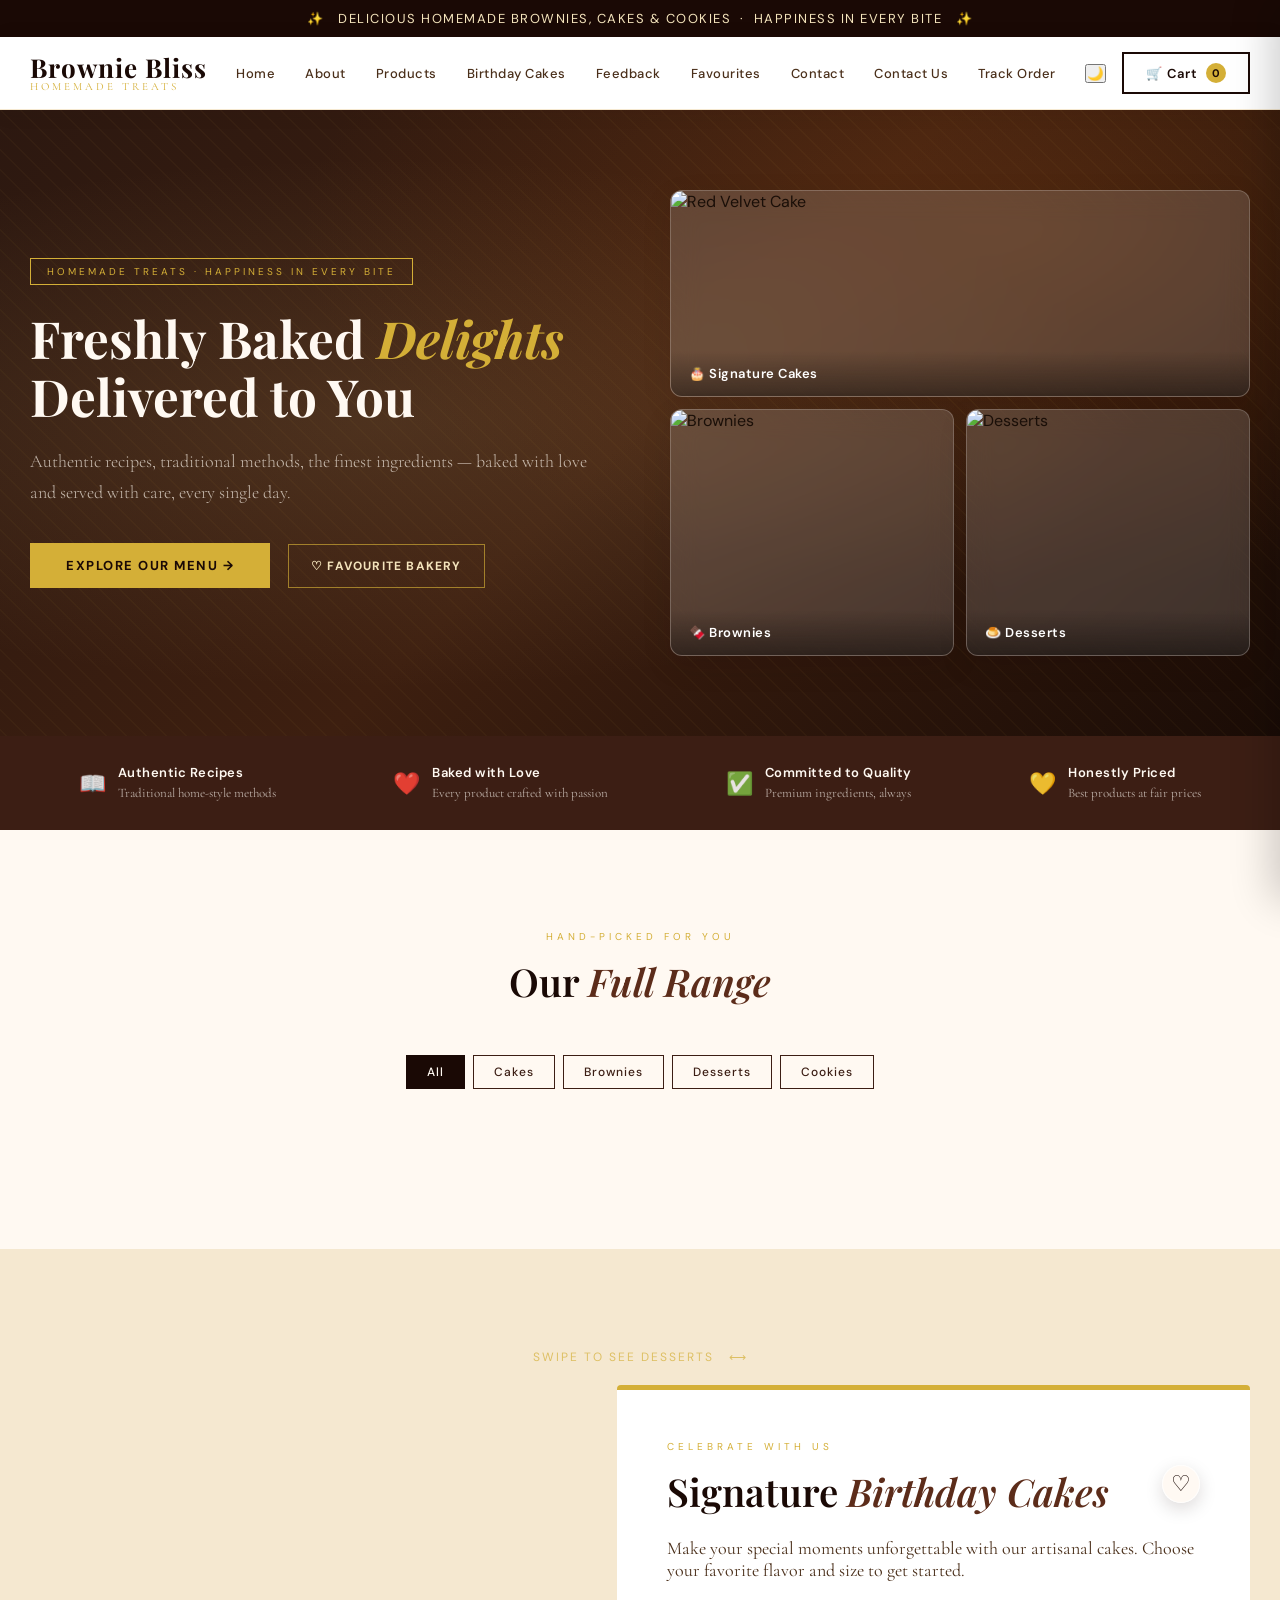
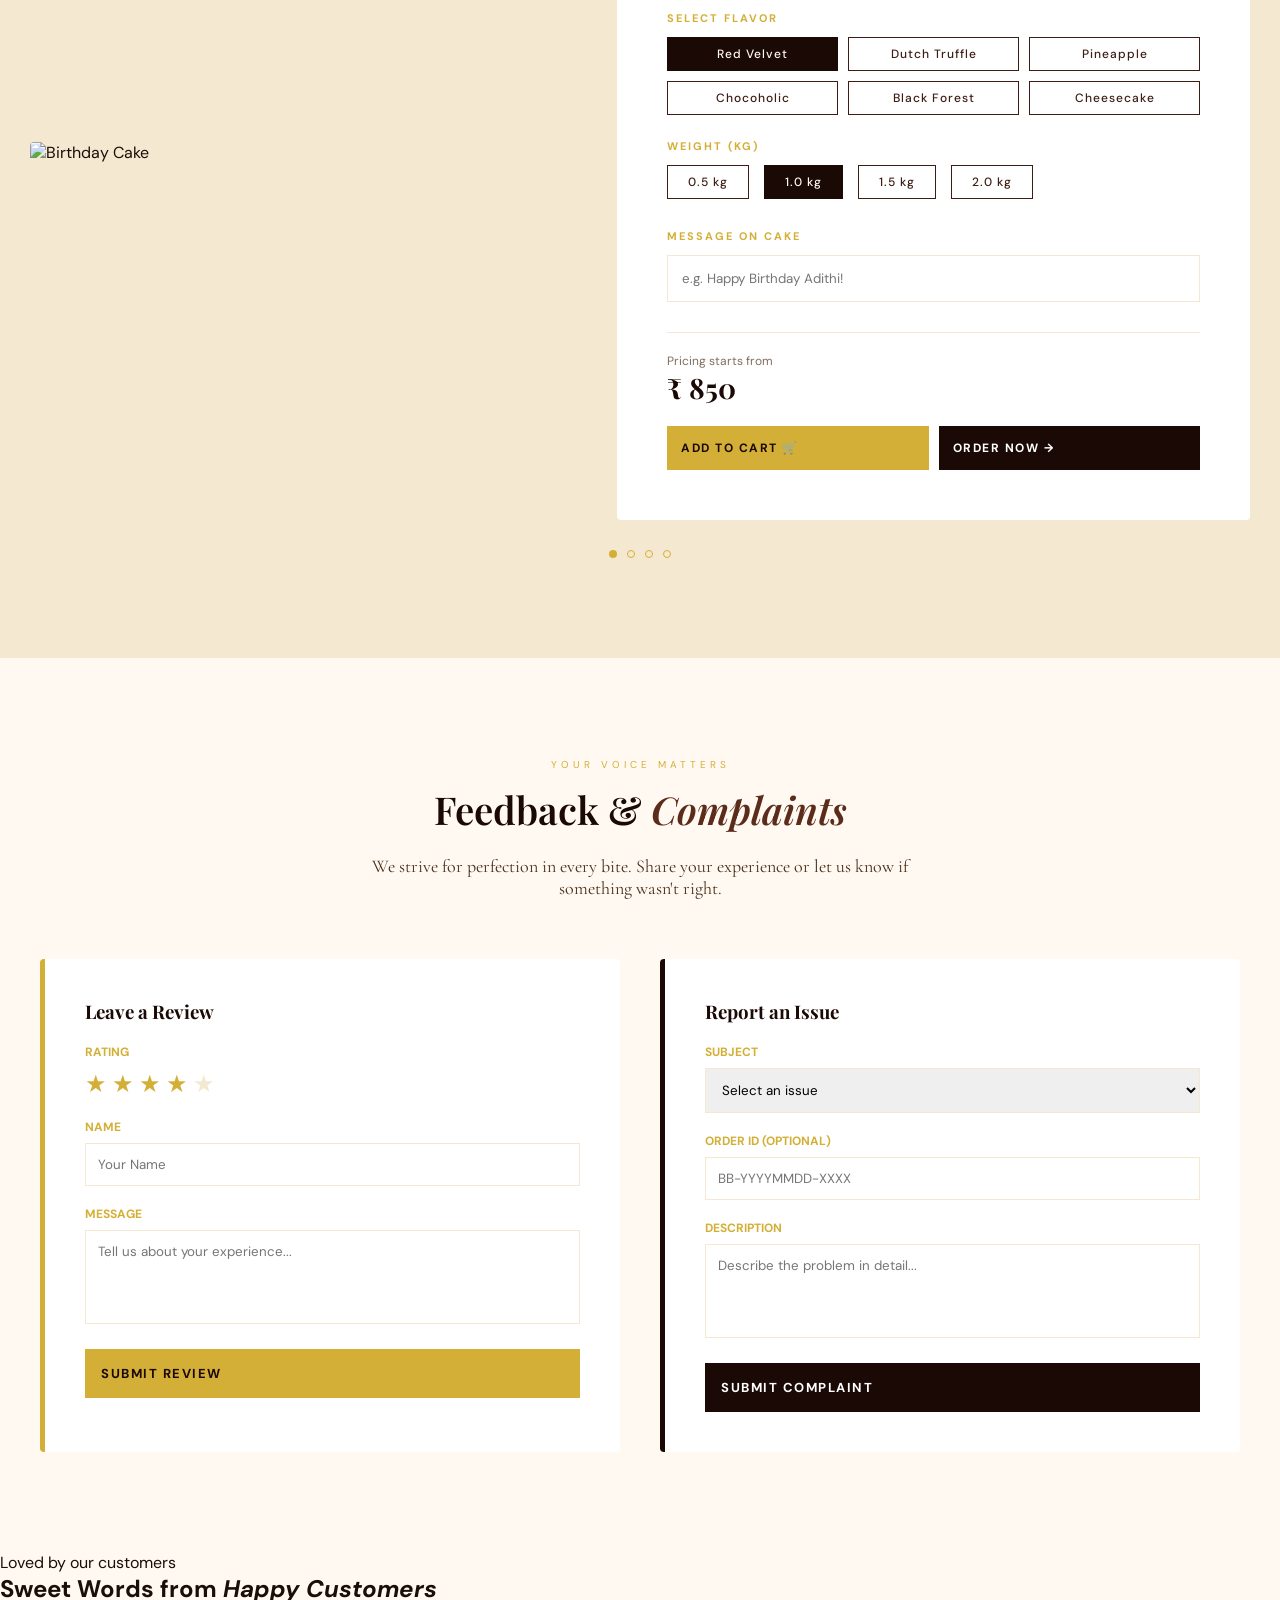
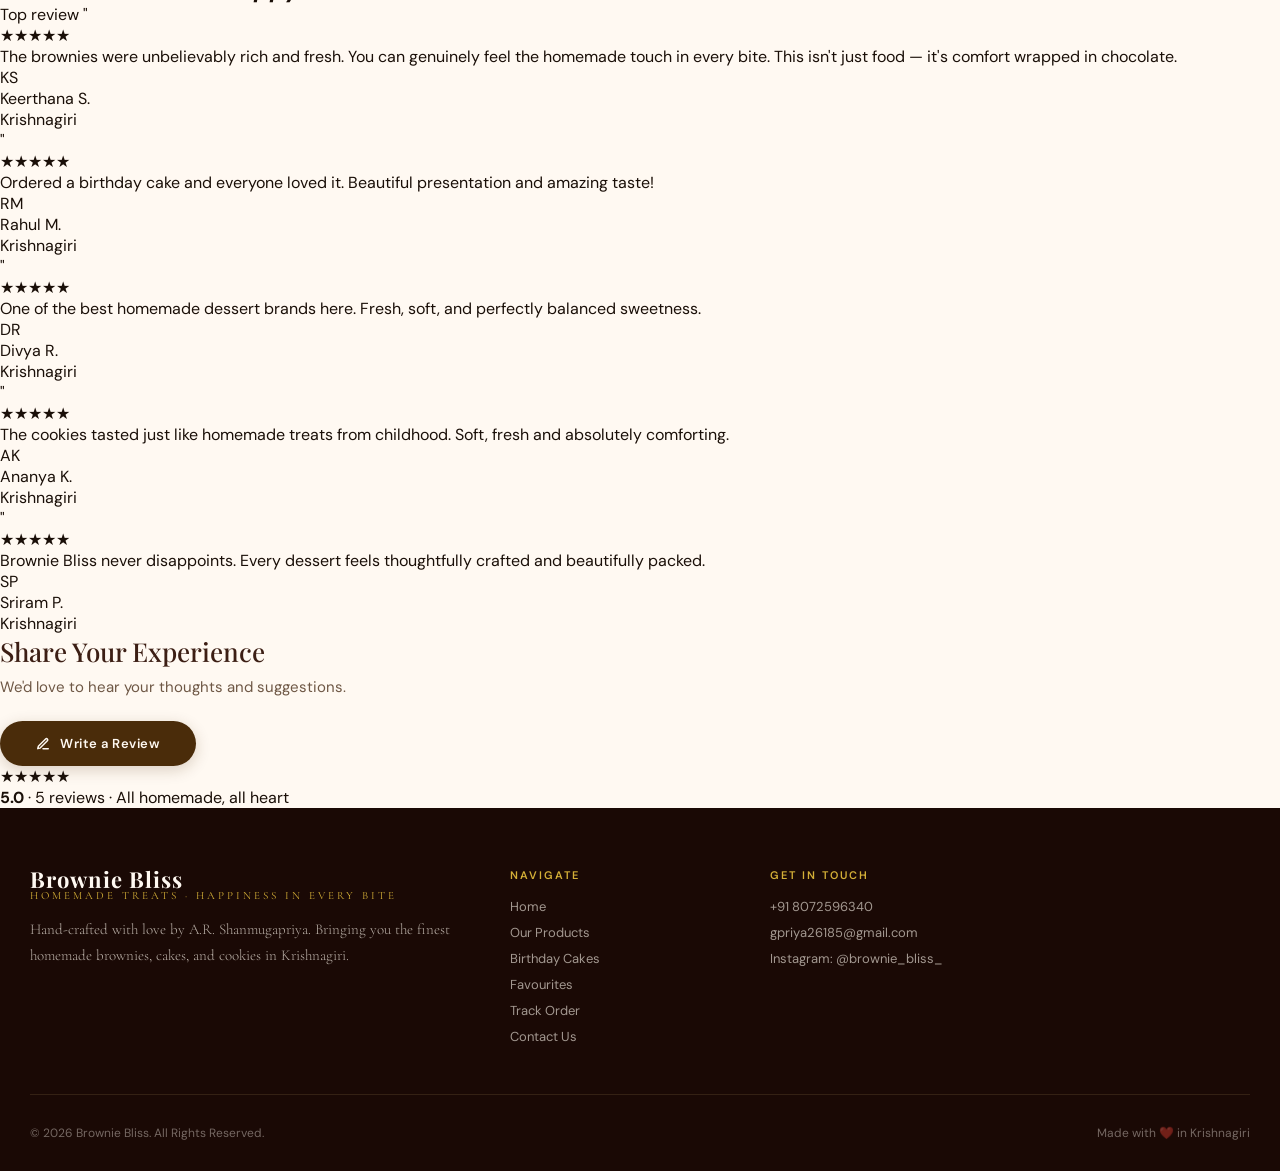
==== public/index.html @ a27b2312 "Merge branch 'main' into Testimonila-cards" ====
<!DOCTYPE html>
<html lang="en">

<head>
  <meta charset="UTF-8">
  <meta name="viewport" content="width=device-width, initial-scale=1.0">
  <link rel="icon" type="image/png" href="assets/favicon.png">
  <title>Brownie Bliss — Happiness in Every Bite</title>
  <link
    href="https://fonts.googleapis.com/css2?family=Playfair+Display:ital,wght@0,400;0,600;0,700;1,400&family=Cormorant+Garamond:wght@300;400;500&family=DM+Sans:wght@300;400;500&display=swap"
    rel="stylesheet">
  <link rel="stylesheet" href="style.css">
  <!-- Theme init: sets dark class synchronously before first paint (no flash) -->
  <script>
    (function () {
      try {
        var t = localStorage.getItem('bb_theme') || 'light';
        if (t === 'dark') document.documentElement.classList.add('dark');
      } catch (_) {}
    })();
  </script>
</head>

<body id="home">

  <!-- ANNOUNCEMENT -->
  <div class="announcement">✨ &nbsp; DELICIOUS HOMEMADE BROWNIES, CAKES & COOKIES &nbsp;·&nbsp; HAPPINESS IN EVERY
    BITE &nbsp; ✨</div>

  <!-- HEADER -->
  <header>
    <div class="header-inner">
      <a href="index.html" class="logo">
        <span class="logo-name">Brownie Bliss</span>
        <span class="logo-sub">Homemade Treats</span>
      </a>
      <nav>
        <a href="index.html#home">Home</a>
        <a href="about.html">About</a>
        <a href="products.html">Products</a>
        <a href="index.html#birthday">Birthday Cakes</a>
        <a href="#feedback">Feedback</a>
        <a href="favourites.html">Favourites <span class="nav-count" data-favourites-count style="display:none">0</span></a>
        <a href="index.html#contact">Contact</a>
        <a href="contact.html">Contact Us</a>
        <a href="track.html">Track Order</a>
      </nav>
      <button class="menu-toggle" onclick="toggleMenu()">
  ☰
</button>
      <div class="header-actions">
        <button id="themeToggleBtn" class="theme-toggle-btn" onclick="toggleTheme()"
          aria-label="Toggle dark mode" title="Toggle dark mode">
          <span id="themeIcon">🌙</span>
        </button>
        <button class="cart-btn" onclick="openCart()">
          🛒 Cart
          <span class="cart-count" id="cartBadge">0</span>
        </button>
      </div>
    </div>
  </header>
<div class="mobile-menu" id="mobileMenu">
  <a href="index.html#home">Home</a>
  <a href="products.html">Products</a>
  <a href="index.html#birthday">Birthday Cakes</a>
  <a href="index.html#contact">Contact</a>
  <a href="track.html">Track Order</a>
</div>
  <!-- HERO -->
  <section class="hero">
    <div class="hero-bg"></div>
    <div class="hero-pattern"></div>
    <div class="hero-content">
      <div class="hero-text">
        <span class="hero-badge">Homemade Treats · Happiness in every bite</span>
        <h1 class="hero-title">
          Freshly Baked <em>Delights</em><br>Delivered to You
        </h1>
        <p class="hero-desc">Authentic recipes, traditional methods, the finest ingredients — baked with love
          and served
          with care, every single day.</p>
        <a href="#products" class="hero-cta" style="text-decoration: none;">
          Explore Our Menu &rarr;
        </a>
        <button class="hero-favourite-btn"
          type="button"
          data-fav-type="bakeries"
          data-fav-id="brownie-bliss"
          aria-pressed="false"
          onclick="toggleBakeryFavourite()">
          &#9825; Favourite Bakery
        </button>
      </div>
      <div class="hero-visual">
        <div class="hero-card">
          <img src="https://theobroma.in/cdn/shop/files/redvelvet-theo.jpg?v=1701321860" alt="Red Velvet Cake">
          <div class="hero-card-label">🎂 Signature Cakes</div>
        </div>
        <div class="hero-card">
          <img src="https://theobroma.in/cdn/shop/files/OverloadBrownie_400x400.jpg?v=1711183338" alt="Brownies">
          <div class="hero-card-label">🍫 Brownies</div>
        </div>
        <div class="hero-card">
          <img src="https://theobroma.in/cdn/shop/files/Delicacies-04.jpg?v=1681320427" alt="Desserts">
          <div class="hero-card-label">🍮 Desserts</div>
        </div>
      </div>
    </div>
  </section>

  <!-- VALUES STRIP -->
  <div class="values-strip" id="about">
    <div class="values-inner">
      <div class="value-item">
        <span class="value-icon">📖</span>
        <div class="value-text">
          <strong>Authentic Recipes</strong>
          <span>Traditional home-style methods</span>
        </div>
      </div>
      <div class="value-item">
        <span class="value-icon">❤️</span>
        <div class="value-text">
          <strong>Baked with Love</strong>
          <span>Every product crafted with passion</span>
        </div>
      </div>
      <div class="value-item">
        <span class="value-icon">✅</span>
        <div class="value-text">
          <strong>Committed to Quality</strong>
          <span>Premium ingredients, always</span>
        </div>
      </div>
      <div class="value-item">
        <span class="value-icon">💛</span>
        <div class="value-text">
          <strong>Honestly Priced</strong>
          <span>Best products at fair prices</span>
        </div>
      </div>
    </div>
  </div>



  <!-- PRODUCTS SECTION -->
  <section class="products-section" id="products" style="padding: 100px 30px; background: var(--cream);">
    <div class="products-inner">
      <div class="section-header">
        <span class="section-label">Hand-picked for you</span>
        <h2 class="section-title">Our <em>Full Range</em></h2>
      </div>

      <div class="filter-tabs" style="margin-bottom: 60px;">
        <button class="filter-tab active" onclick="filterProducts('all', this)">All</button>
        <button class="filter-tab" onclick="filterProducts('cakes', this)">Cakes</button>
        <button class="filter-tab" onclick="filterProducts('brownies', this)">Brownies</button>
        <button class="filter-tab" onclick="filterProducts('desserts', this)">Desserts</button>
        <button class="filter-tab" onclick="filterProducts('cookies', this)">Cookies</button>
      </div>

      <div class="products-grid" id="productsGrid"></div>
    </div>
  </section>

  <!-- BIRTHDAY & DESSERT SLIDER SECTION -->
  <section class="birthday-section" id="birthday"
    style="padding: 100px 0; background: var(--cream-dark); min-height: 80vh; overflow: hidden;">
    
    <!-- Slider Hint -->
    <div style="text-align: center; margin-bottom: 20px; font-size: 12px; color: var(--gold); letter-spacing: 2px; text-transform: uppercase; opacity: 0.7;">
      Swipe to see Desserts &nbsp; ⟷
    </div>

    <div class="birthday-slider" style="display: flex; overflow-x: auto; scroll-snap-type: x mandatory; -webkit-overflow-scrolling: touch; scroll-behavior: smooth;">
      
      <!-- SLIDE 1: BIRTHDAY CAKES -->
      <div class="bday-slide" style="flex: 0 0 100%; scroll-snap-align: start; padding: 0 30px;">
        <div style="max-width: 1300px; margin: 0 auto; display: grid; grid-template-columns: 1fr 1.2fr; gap: 60px; align-items: center;">
          <div class="birthday-visual">
            <img id="birthdayCakeImg" src="https://theobroma.in/cdn/shop/files/redvelvet-theo.jpg?v=1701321860"
              alt="Birthday Cake"
              style="width: 100%; height: 550px; object-fit: cover; border-radius: 4px; box-shadow: var(--shadow);">
          </div>
          <div class="birthday-card"
            style="background: var(--white); padding: 50px; border-radius: 4px; box-shadow: var(--shadow); border-top: 5px solid var(--gold);">
            <span class="section-label">Celebrate with Us</span>
            <div class="birthday-title-row">
              <h2 class="section-title" style="margin-bottom: 20px;">Signature <em>Birthday Cakes</em></h2>
              <button id="birthdayFavoriteBtn" class="favorite-btn favorite-btn-inline" type="button"
                aria-label="Toggle birthday cake favourite" aria-pressed="false" onclick="toggleBirthdayFavourite()">&#9825;</button>
            </div>
            <p
              style="margin-bottom: 30px; color: var(--text-mid); font-family: 'Cormorant Garamond', serif; font-size: 18px;">
              Make your special moments unforgettable with our artisanal cakes. Choose your favorite flavor and
              size to get
              started.
            </p>
    
            <div style="margin-bottom: 24px;">
              <label
                style="display: block; font-size: 11px; letter-spacing: 2px; text-transform: uppercase; color: var(--gold); margin-bottom: 12px; font-weight: 700;">Select
                Flavor</label>
              <div style="display: grid; grid-template-columns: repeat(3, 1fr); gap: 10px;">
      <button class="filter-tab flavor-btn active" onclick="updateBirthdayCake('Red Velvet')">
        Red Velvet
      </button>
    
      <button class="filter-tab flavor-btn" onclick="updateBirthdayCake('Dutch Truffle')">
        Dutch Truffle
      </button>
    
      <button class="filter-tab flavor-btn" onclick="updateBirthdayCake('Pineapple')">
        Pineapple
      </button>
    
      <button class="filter-tab flavor-btn" onclick="updateBirthdayCake('Chocoholic')">
        Chocoholic
      </button>
    
      <button class="filter-tab flavor-btn" onclick="updateBirthdayCake('Black Forest')">
        Black Forest
      </button>
    
      <button class="filter-tab flavor-btn" onclick="updateBirthdayCake('Cheesecake')">
        Cheesecake
      </button>
    </div>
            </div>
    
            <div style="margin-bottom: 30px;">
              <label
                style="display: block; font-size: 11px; letter-spacing: 2px; text-transform: uppercase; color: var(--gold); margin-bottom: 12px; font-weight: 700;">Weight
                (kg)</label>
              <div style="display: flex; gap: 15px;">
                <button class="filter-tab" onclick="setCakeWeight('0.5')">0.5 kg</button>
                <button class="filter-tab active" onclick="setCakeWeight('1.0')">1.0 kg</button>
                <button class="filter-tab" onclick="setCakeWeight('1.5')">1.5 kg</button>
                <button class="filter-tab" onclick="setCakeWeight('2.0')">2.0 kg</button>
              </div>
            </div>
    
            <div style="margin-bottom: 30px;">
              <label
                style="display: block; font-size: 11px; letter-spacing: 2px; text-transform: uppercase; color: var(--gold); margin-bottom: 12px; font-weight: 700;">Message
                on Cake</label>
              <input type="text" id="cakeMessage" placeholder="e.g. Happy Birthday Adithi!"
                style="width: 100%; padding: 14px; border: 1px solid var(--cream-dark); outline: none; font-family: 'DM Sans', sans-serif;">
            </div>
    
            <div
              style="display: flex; flex-direction: column; gap: 10px; padding-top: 20px; border-top: 1px solid var(--cream-dark);">
              <div style="display: flex; justify-content: space-between; align-items: center; margin-bottom: 10px;">
                <div>
                  <span style="display: block; font-size: 12px; color: var(--text-mid); opacity: 0.7;">Pricing
                    starts
                    from</span>
                  <span id="cakePrice"
                    style="font-family: 'Playfair Display', serif; font-size: 28px; font-weight: 700; color: var(--brown-dark);">₹
                    850</span>
                </div>
              </div>
              <div style="display: grid; grid-template-columns: 1fr 1fr; gap: 10px;">
                <button class="hero-cta" style="padding: 14px; font-size: 12px;" onclick="addBirthdayToCart()">
                  Add to Cart 🛒
                </button>
                <button class="hero-cta" style="padding: 14px; font-size: 12px; background: var(--brown-dark); color: var(--white);" onclick="openCheckout()">
                  Order Now &rarr;
                </button>
              </div>
            </div>
          </div>
        </div>
      </div>

      <!-- SLIDE 2: DESSERTS -->
      <div class="bday-slide" style="flex: 0 0 100%; scroll-snap-align: start; padding: 0 30px;">
        <div style="max-width: 1300px; margin: 0 auto; display: grid; grid-template-columns: 1fr 1.2fr; gap: 60px; align-items: center;">
          <div class="birthday-visual">
            <img id="dessertImg" src="https://theobroma.in/cdn/shop/files/Delicacies-04.jpg?v=1681320427"
              alt="Desserts"
              style="width: 100%; height: 550px; object-fit: cover; border-radius: 4px; box-shadow: var(--shadow);">
          </div>
          <div class="birthday-card"
            style="background: var(--white); padding: 50px; border-radius: 4px; box-shadow: var(--shadow); border-top: 5px solid var(--gold);">
            <span class="section-label">Sweet Treats</span>
            <h2 class="section-title" style="margin-bottom: 20px;">Exquisite <em>Desserts</em></h2>
            <p
              style="margin-bottom: 30px; color: var(--text-mid); font-family: 'Cormorant Garamond', serif; font-size: 18px;">
              Indulge in our curated collection of fine desserts. From macarons to cheesecakes, every bite is a celebration of flavor and craftsmanship.
            </p>
    
            <div style="margin-bottom: 24px;">
              <label
                style="display: block; font-size: 11px; letter-spacing: 2px; text-transform: uppercase; color: var(--gold); margin-bottom: 12px; font-weight: 700;">Select
                Variety</label>
              <div style="display: grid; grid-template-columns: repeat(3, 1fr); gap: 10px;">
                <button class="filter-tab active">Macarons</button>
                <button class="filter-tab">Tarts</button>
                <button class="filter-tab">Pastries</button>
                <button class="filter-tab">Cupcakes</button>
                <button class="filter-tab">Mousse</button>
                <button class="filter-tab">Donuts</button>
              </div>
            </div>
    
            <div style="margin-bottom: 30px;">
              <label
                style="display: block; font-size: 11px; letter-spacing: 2px; text-transform: uppercase; color: var(--gold); margin-bottom: 12px; font-weight: 700;">Box
                Size</label>
              <div style="display: flex; gap: 15px;">
                <button class="filter-tab">Box of 2</button>
                <button class="filter-tab active">Box of 4</button>
                <button class="filter-tab">Box of 6</button>
                <button class="filter-tab">Box of 12</button>
              </div>
            </div>
    
            <div style="margin-bottom: 30px;">
              <label
                style="display: block; font-size: 11px; letter-spacing: 2px; text-transform: uppercase; color: var(--gold); margin-bottom: 12px; font-weight: 700;">Special
                Request</label>
              <input type="text" placeholder="e.g. Less sugar, Eggless"
                style="width: 100%; padding: 14px; border: 1px solid var(--cream-dark); outline: none; font-family: 'DM Sans', sans-serif;">
            </div>
    
            <div
              style="display: flex; flex-direction: column; gap: 10px; padding-top: 20px; border-top: 1px solid var(--cream-dark);">
              <div style="display: flex; justify-content: space-between; align-items: center; margin-bottom: 10px;">
                <div>
                  <span style="display: block; font-size: 12px; color: var(--text-mid); opacity: 0.7;">Pricing
                    starts
                    from</span>
                  <span
                    style="font-family: 'Playfair Display', serif; font-size: 28px; font-weight: 700; color: var(--brown-dark);">₹
                    350</span>
                </div>
              </div>
              <div style="display: grid; grid-template-columns: 1fr 1fr; gap: 10px;">
                <button class="hero-cta" style="padding: 14px; font-size: 12px;" onclick="addDessertToCart()">
                  Add to Cart 🛒
                </button>
                <button class="hero-cta" style="padding: 14px; font-size: 12px; background: var(--brown-dark); color: var(--white);" onclick="openCheckout()">
                  Order Now &rarr;
                </button>
              </div>
            </div>
          </div>
        </div>
      </div>

      <!-- SLIDE 3: BROWNIES -->
      <div class="bday-slide" style="flex: 0 0 100%; scroll-snap-align: start; padding: 0 30px;">
        <div style="max-width: 1300px; margin: 0 auto; display: grid; grid-template-columns: 1fr 1.2fr; gap: 60px; align-items: center;">
          <div class="birthday-visual">
            <img id="brownieImg" src="https://theobroma.in/cdn/shop/files/OverloadBrownie_400x400.jpg?v=1711183338"
              alt="Brownies"
              style="width: 100%; height: 550px; object-fit: cover; border-radius: 4px; box-shadow: var(--shadow);">
          </div>
          <div class="birthday-card"
            style="background: var(--white); padding: 50px; border-radius: 4px; box-shadow: var(--shadow); border-top: 5px solid var(--gold);">
            <span class="section-label">Fudgy Delights</span>
            <h2 class="section-title" style="margin-bottom: 20px;">Signature <em>Brownies</em></h2>
            <p
              style="margin-bottom: 30px; color: var(--text-mid); font-family: 'Cormorant Garamond', serif; font-size: 18px;">
              Our brownies are legendary. Fudgy, decadent, and made with the finest Belgian chocolate for an unparalleled cocoa experience.
            </p>
    
            <div style="margin-bottom: 24px;">
              <label
                style="display: block; font-size: 11px; letter-spacing: 2px; text-transform: uppercase; color: var(--gold); margin-bottom: 12px; font-weight: 700;">Select
                Flavor</label>
              <div style="display: grid; grid-template-columns: repeat(3, 1fr); gap: 10px;">
                <button class="filter-tab active">Walnut</button>
                <button class="filter-tab">Overload</button>
                <button class="filter-tab">Nutella</button>
                <button class="filter-tab">Red Velvet</button>
                <button class="filter-tab">Cookie</button>
                <button class="filter-tab">Assorted</button>
              </div>
            </div>
    
            <div style="margin-bottom: 30px;">
              <label
                style="display: block; font-size: 11px; letter-spacing: 2px; text-transform: uppercase; color: var(--gold); margin-bottom: 12px; font-weight: 700;">Pack
                Size</label>
              <div style="display: flex; gap: 15px;">
                <button class="filter-tab">Pack of 1</button>
                <button class="filter-tab active">Pack of 4</button>
                <button class="filter-tab">Pack of 6</button>
                <button class="filter-tab">Pack of 12</button>
              </div>
            </div>
    
            <div style="margin-bottom: 30px;">
              <label
                style="display: block; font-size: 11px; letter-spacing: 2px; text-transform: uppercase; color: var(--gold); margin-bottom: 12px; font-weight: 700;">Gift
                Wrap</label>
              <div style="display: flex; gap: 15px;">
                <button class="filter-tab active">Standard</button>
                <button class="filter-tab">Premium Gold</button>
              </div>
            </div>
    
            <div
              style="display: flex; flex-direction: column; gap: 10px; padding-top: 20px; border-top: 1px solid var(--cream-dark);">
              <div style="display: flex; justify-content: space-between; align-items: center; margin-bottom: 10px;">
                <div>
                  <span style="display: block; font-size: 12px; color: var(--text-mid); opacity: 0.7;">Pricing
                    starts
                    from</span>
                  <span
                    style="font-family: 'Playfair Display', serif; font-size: 28px; font-weight: 700; color: var(--brown-dark);">₹
                    250</span>
                </div>
              </div>
              <div style="display: grid; grid-template-columns: 1fr 1fr; gap: 10px;">
                <button class="hero-cta" style="padding: 14px; font-size: 12px;" onclick="addBrownieToCart()">
                  Add to Cart 🛒
                </button>
                <button class="hero-cta" style="padding: 14px; font-size: 12px; background: var(--brown-dark); color: var(--white);" onclick="openCheckout()">
                  Order Now &rarr;
                </button>
              </div>
            </div>
          </div>
        </div>
      </div>

      <!-- SLIDE 4: COOKIES -->
      <div class="bday-slide" style="flex: 0 0 100%; scroll-snap-align: start; padding: 0 30px;">
        <div style="max-width: 1300px; margin: 0 auto; display: grid; grid-template-columns: 1fr 1.2fr; gap: 60px; align-items: center;">
          <div class="birthday-visual">
            <img id="cookieImg" src="https://www.shugarysweets.com/wp-content/uploads/2020/05/chocolate-chip-cookies-recipe.jpg"
              alt="Cookies"
              style="width: 100%; height: 550px; object-fit: cover; border-radius: 4px; box-shadow: var(--shadow);">
          </div>
          <div class="birthday-card"
            style="background: var(--white); padding: 50px; border-radius: 4px; box-shadow: var(--shadow); border-top: 5px solid var(--gold);">
            <span class="section-label">Freshly Baked</span>
            <h2 class="section-title" style="margin-bottom: 20px;">Gourmet <em>Cookies</em></h2>
            <p
              style="margin-bottom: 30px; color: var(--text-mid); font-family: 'Cormorant Garamond', serif; font-size: 18px;">
              Golden, crispy on the edges, and chewy in the middle. Our cookies are packed with premium chocolate chips and baked to perfection.
            </p>
    
            <div style="margin-bottom: 24px;">
              <label
                style="display: block; font-size: 11px; letter-spacing: 2px; text-transform: uppercase; color: var(--gold); margin-bottom: 12px; font-weight: 700;">Select Variety</label>
              <div style="display: grid; grid-template-columns: repeat(3, 1fr); gap: 10px;">
                <button class="filter-tab active">Choco Chip</button>
                <button class="filter-tab">Double Choco</button>
                <button class="filter-tab">Oatmeal Raisin</button>
                <button class="filter-tab">Almond Biscotti</button>
                <button class="filter-tab">Red Velvet</button>
                <button class="filter-tab">Assorted</button>
              </div>
            </div>
    
            <div style="margin-bottom: 30px;">
              <label
                style="display: block; font-size: 11px; letter-spacing: 2px; text-transform: uppercase; color: var(--gold); margin-bottom: 12px; font-weight: 700;">Pack Size</label>
              <div style="display: flex; gap: 15px;">
                <button class="filter-tab">Box of 2</button>
                <button class="filter-tab active">Box of 6</button>
                <button class="filter-tab">Box of 12</button>
                <button class="filter-tab">Gift Tin</button>
              </div>
            </div>
    
            <div
              style="display: flex; flex-direction: column; gap: 10px; padding-top: 20px; border-top: 1px solid var(--cream-dark);">
              <div style="display: flex; justify-content: space-between; align-items: center; margin-bottom: 10px;">
                <div>
                  <span style="display: block; font-size: 12px; color: var(--text-mid); opacity: 0.7;">Pricing starts from</span>
                  <span
                    style="font-family: 'Playfair Display', serif; font-size: 28px; font-weight: 700; color: var(--brown-dark);">₹ 250</span>
                </div>
              </div>
              <div style="display: grid; grid-template-columns: 1fr 1fr; gap: 10px;">
                <button class="hero-cta" style="padding: 14px; font-size: 12px;" onclick="addCookieToCart()">
                  Add to Cart 🛒
                </button>
                <button class="hero-cta" style="padding: 14px; font-size: 12px; background: var(--brown-dark); color: var(--white);" onclick="openCheckout()">
                  Order Now &rarr;
                </button>
              </div>
            </div>
          </div>
        </div>
      </div>

    </div>

    <!-- Slider Navigation Dots -->
    <div style="display: flex; justify-content: center; gap: 10px; margin-top: 30px;">
      <div style="width: 8px; height: 8px; border-radius: 50%; background: var(--gold); cursor: pointer;"></div>
      <div style="width: 8px; height: 8px; border-radius: 50%; background: var(--cream-dark); border: 1px solid var(--gold); cursor: pointer;"></div>
      <div style="width: 8px; height: 8px; border-radius: 50%; background: var(--cream-dark); border: 1px solid var(--gold); cursor: pointer;"></div>
      <div style="width: 8px; height: 8px; border-radius: 50%; background: var(--cream-dark); border: 1px solid var(--gold); cursor: pointer;"></div>
    </div>

  </section>

  <!-- FEEDBACK & COMPLAINTS SECTION -->
  <section id="feedback" style="padding: 100px 24px; background: var(--cream);">
    <div style="max-width: 1200px; margin: 0 auto;">
      <div style="text-align: center; margin-bottom: 60px;">
        <span class="section-label">Your Voice Matters</span>
        <h2 class="section-title">Feedback & <em>Complaints</em></h2>
        <p style="max-width: 600px; margin: 20px auto; color: var(--text-mid); font-family: 'Cormorant Garamond', serif; font-size: 18px;">
          We strive for perfection in every bite. Share your experience or let us know if something wasn't right.

        </p>
      </div>

      <div style="display: grid; grid-template-columns: 1fr 1fr; gap: 40px;">
        
        <!-- Feedback Area -->
        <div style="background: var(--white); padding: 40px; border-radius: 4px; box-shadow: var(--shadow); border-left: 5px solid var(--gold);">
          <h3 style="font-family: 'Playfair Display', serif; margin-bottom: 20px; color: var(--brown-dark);">Leave a Review</h3>
          <form onsubmit="event.preventDefault(); showToast('Thank you for your feedback! ⭐'); this.reset();">
            <div style="margin-bottom: 20px;">
              <label style="display: block; font-size: 12px; font-weight: 700; color: var(--gold); margin-bottom: 8px; text-transform: uppercase;">Rating</label>
              <div style="display: flex; gap: 5px; font-size: 24px; color: var(--gold); cursor: pointer;">
                <span>★</span><span>★</span><span>★</span><span>★</span><span style="color: var(--cream-dark);">★</span>
              </div>
            </div>
            <div style="margin-bottom: 20px;">
              <label style="display: block; font-size: 12px; font-weight: 700; color: var(--gold); margin-bottom: 8px; text-transform: uppercase;">Name</label>
              <input type="text" placeholder="Your Name" required
                style="width: 100%; padding: 12px; border: 1px solid var(--cream-dark); outline: none; font-family: 'DM Sans', sans-serif;">
            </div>
            <div style="margin-bottom: 20px;">
              <label style="display: block; font-size: 12px; font-weight: 700; color: var(--gold); margin-bottom: 8px; text-transform: uppercase;">Message</label>
              <textarea placeholder="Tell us about your experience..." rows="4" required
                style="width: 100%; padding: 12px; border: 1px solid var(--cream-dark); outline: none; font-family: 'DM Sans', sans-serif; resize: none;"></textarea>
            </div>
            <button class="hero-cta" type="submit" style="width: 100%; padding: 16px;">Submit Review</button>
          </form>
        </div>

        <!-- Complaint Area -->
        <div style="background: var(--white); padding: 40px; border-radius: 4px; box-shadow: var(--shadow); border-left: 5px solid var(--brown-dark);">
          <h3 style="font-family: 'Playfair Display', serif; margin-bottom: 20px; color: var(--brown-dark);">Report an Issue</h3>
          <form onsubmit="event.preventDefault(); showToast('Complaint received. We will look into it. 🛠️'); this.reset();">
            <div style="margin-bottom: 20px;">
              <label style="display: block; font-size: 12px; font-weight: 700; color: var(--gold); margin-bottom: 8px; text-transform: uppercase;">Subject</label>
              <select required style="width: 100%; padding: 12px; border: 1px solid var(--cream-dark); outline: none; font-family: 'DM Sans', sans-serif;">
                <option value="">Select an issue</option>
                <option value="delivery">Delivery Delay</option>
                <option value="quality">Food Quality</option>
                <option value="payment">Payment Issue</option>
                <option value="other">Other</option>
              </select>
            </div>
            <div style="margin-bottom: 20px;">
              <label style="display: block; font-size: 12px; font-weight: 700; color: var(--gold); margin-bottom: 8px; text-transform: uppercase;">Order ID (Optional)</label>
              <input type="text" placeholder="BB-YYYYMMDD-XXXX"
                style="width: 100%; padding: 12px; border: 1px solid var(--cream-dark); outline: none; font-family: 'DM Sans', sans-serif;">
            </div>
            <div style="margin-bottom: 20px;">
              <label style="display: block; font-size: 12px; font-weight: 700; color: var(--gold); margin-bottom: 8px; text-transform: uppercase;">Description</label>
              <textarea placeholder="Describe the problem in detail..." rows="4" required
                style="width: 100%; padding: 12px; border: 1px solid var(--cream-dark); outline: none; font-family: 'DM Sans', sans-serif; resize: none;"></textarea>
            </div>
            <button class="hero-cta" type="submit" style="width: 100%; padding: 16px; background: var(--brown-dark); color: var(--white);">Submit Complaint</button>
          </form>
        </div>

      </div>
    </div>
  </section>

<section class="bb-reviews">
  <p class="eyebrow">Loved by our customers</p>
  <h2>Sweet Words from <em>Happy Customers</em></h2>

  <div class="reviews-grid">

    <div class="review-card featured">
      <span class="featured-badge">Top review</span>
      <span class="quote-mark">"</span>
      <div class="stars">★★★★★</div>
      <p class="review-text">
        The brownies were unbelievably rich and fresh.
        You can genuinely feel the homemade touch in every bite.
        This isn't just food — it's comfort wrapped in chocolate.
      </p>

      <div class="reviewer">
        <div class="reviewer-avatar">KS</div>
        <div>
          <p class="reviewer-name">Keerthana S.</p>
          <p class="reviewer-location">Krishnagiri</p>
        </div>
      </div>

    <div class="review-card">
      <span class="quote-mark">"</span>
      <div class="stars">★★★★★</div>
      <p class="review-text">
        Ordered a birthday cake and everyone loved it.
        Beautiful presentation and amazing taste!
      </p>

      <div class="reviewer">
        <div class="reviewer-avatar">RM</div>
        <div>
          <p class="reviewer-name">Rahul M.</p>
          <p class="reviewer-location">Krishnagiri</p>
        </div>

    <div class="review-card">
      <span class="quote-mark">"</span>
      <div class="stars">★★★★★</div>
      <p class="review-text">
        One of the best homemade dessert brands here.
        Fresh, soft, and perfectly balanced sweetness.
      </p>

      <div class="reviewer">
        <div class="reviewer-avatar">DR</div>
        <div>
          <p class="reviewer-name">Divya R.</p>
          <p class="reviewer-location">Krishnagiri</p>
        </div>

    <div class="review-card">
      <span class="quote-mark">"</span>
      <div class="stars">★★★★★</div>
      <p class="review-text">
        The cookies tasted just like homemade treats from childhood.
        Soft, fresh and absolutely comforting.
      </p>

      <div class="reviewer">
        <div class="reviewer-avatar">AK</div>
        <div>
          <p class="reviewer-name">Ananya K.</p>
          <p class="reviewer-location">Krishnagiri</p>
        </div>

      </div>

    <div class="review-card">
      <span class="quote-mark">"</span>
      <div class="stars">★★★★★</div>
      <p class="review-text">
        Brownie Bliss never disappoints.
        Every dessert feels thoughtfully crafted and beautifully packed.
      </p>

      <div class="reviewer">
        <div class="reviewer-avatar">SP</div>
        <div>
          <p class="reviewer-name">Sriram P.</p>
          <p class="reviewer-location">Krishnagiri</p>
        </div>
        <h3 style="font-family: 'Playfair Display', serif; font-size: 26px; color: #3C1E14; margin-bottom: 8px; font-weight: 500;">Share Your Experience</h3>
        <p style="color: var(--text-mid); font-size: 15px; margin-bottom: 24px; opacity: 0.8;">We'd love to hear your thoughts and suggestions.</p>
        
        <form onsubmit="event.preventDefault(); showToast('Thank you for your feedback! ⭐'); this.reset();" style="display: inline-block;">
          <button class="hero-cta premium-write-btn" type="submit">
            <svg width="14" height="14" viewBox="0 0 24 24" fill="none" stroke="currentColor" stroke-width="2.5" style="margin-right: 4px;"><path d="M12 20h9" stroke-linecap="round" stroke-linejoin="round"/><path d="M16.5 3.5a2.12 2.12 0 0 1 3 3L7 19l-4 1 1-4Z" stroke-linecap="round" stroke-linejoin="round"/></svg>
            Write a Review
          </button>
        </form>
      </div>
    </div>

  </div>
</section>

  <div class="bb-overall">
    <span class="stars-big">★★★★★</span>
    <p class="rating-text"><strong>5.0</strong> · 5 reviews · All homemade, all heart</p>
  </div>


  <!-- FOOTER -->
  <footer id="contact">
    <div class="footer-inner">
      <div class="footer-top">
        <div class="footer-brand">
          <div class="logo">
            <span class="logo-name">Brownie Bliss</span>
            <span class="logo-sub">Homemade Treats · Happiness in every bite</span>
          </div>
          <p>Hand-crafted with love by A.R. Shanmugapriya. Bringing you the finest homemade brownies, cakes,
            and cookies in Krishnagiri.</p>
        </div>
        <div class="footer-col">
          <h4>Navigate</h4>
          <a href="#home">Home</a>
          <a href="products.html">Our Products</a>
          <a href="#birthday">Birthday Cakes</a>
          <a href="favourites.html">Favourites</a>
          <a href="track.html">Track Order</a>
          <a href="contact.html">Contact Us</a>
        </div>
        <div class="footer-col" style="display: none;">
          <h4>Information</h4>
          <a href="#">Privacy Policy</a>
          <a href="#">Refund Policy</a>
        </div>
        <div class="footer-col">
          <h4>Get In Touch</h4>
          <a href="tel:08072596340">+91 8072596340</a>
          <a href="mailto:gpriya26185@gmail.com">gpriya26185@gmail.com</a>
          <a href="https://instagram.com/brownie_bliss_" target="_blank" rel="noopener noreferrer">Instagram: @brownie_bliss_</a>
        </div>
      </div>
      <div class="footer-bottom">
        <span>© 2026 Brownie Bliss. All Rights Reserved.</span>
        <span>Made with ❤️ in Krishnagiri</span>
      </div>
    </div>
    
  </footer>

  <!-- SHARED COMPONENTS -->
  <div class="cart-overlay" id="cartOverlay" onclick="closeCart()"></div>
  <div class="cart-sidebar" id="cartSidebar">
    <div class="cart-header">
      <span class="cart-title">Your Cart 🛒</span>
      <button class="cart-close" onclick="closeCart()">✕</button>
    </div>
    <div class="cart-items" id="cartItems"></div>
    <div class="cart-footer" id="cartFooter" style="display:none">
      <div class="cart-total">
        <span class="cart-total-label">Total Amount</span>
        <span class="cart-total-amt" id="cartTotal">₹0</span>
      </div>
      <button class="whatsapp-btn" onclick="sendToWhatsApp()">
        Order via WhatsApp
      </button>
      <p class="whatsapp-note">You'll be redirected to WhatsApp to confirm your order</p>
    </div>
  </div>

  <!-- TOAST -->
  <div class="toast" id="toast"></div>
  <button id="scrollTopBtn" onclick="scrollToTop()">↑</button>
  <script src="script.js"></script>
</body>

</html>
---- public/style.css ----
style.css

html {
  scroll-behavior: smooth;
}

:root {
  --color-primary: #4A2C0A;
  --brown-mid: #3C1E14;
  --color-accent: #D2691E;
  --brand-red: #8B0000;
  --gold: #D4AF37;
  --gold-light: #F4E4BC;
  --cream: #FFF9F2;
  --cream-dark: #F5E8D0;
  --text-dark: #1a0f08;
  --text-mid: #4a2f1a;
  --white: #fff;
  --shadow-sm: 0 2px 4px rgba(26, 9, 5, 0.05);
  --shadow-md: 0 10px 30px rgba(26, 9, 5, 0.1);
  --shadow-lg: 0 20px 50px rgba(26, 9, 5, 0.15);
  --radius-sm: 4px;
  --radius-md: 12px;
  --radius-lg: 20px;
  --glass: rgba(255, 255, 255, 0.15);
  --glass-border: rgba(255, 255, 255, 0.2);
}

html.dark {
  --cream: #121212;
  --cream-dark: #1e1e1e;
  --white: #1a1a1a;

  --text-dark: #f5f5f5;
  --text-mid: #d1d1d1;

  --brown-dark: #f5e6ca;
  --brown-mid: #d6b98c;
  --brown-warm: #e0b97f;

  --glass: rgba(255, 255, 255, 0.08);
  --glass-border: rgba(255, 255, 255, 0.15);
}

* {
  margin: 0;
  padding: 0;
  box-sizing: border-box;
}

body {
  background: var(--cream);
  color: var(--text-dark);
  font-family: 'DM Sans', sans-serif;
  overflow-x: hidden;
}

/* ANNOUNCEMENT BAR */
.announcement {
  background: var(--color-primary);
  color: var(--gold-light);
  text-align: center;
  padding: 10px 20px;
  font-size: 13px;
  letter-spacing: 1.5px;
  font-family: 'DM Sans', sans-serif;
  font-weight: 400;
}

/* HEADER */
header {
  background: var(--white);
  border-bottom: 1px solid var(--cream-dark);
  position: sticky;
  top: 0;
  z-index: 1000;
  box-shadow: 0 2px 20px rgba(44, 24, 16, 0.08);
}

.header-inner {
  max-width: 1300px;
  margin: 0 auto;
  padding: 0 30px;
  display: flex;
  align-items: center;
  justify-content: space-between;
  height: 72px;
}

.logo {
  display: flex;
  flex-direction: column;
  line-height: 1;
}

.logo-name {
  font-family: 'Playfair Display', serif;
  font-size: 26px;
  font-weight: 700;
  color: var(--color-primary);
  letter-spacing: 1px;
}

.logo-sub {
  font-family: 'Cormorant Garamond', serif;
  font-size: 11px;
  letter-spacing: 3px;
  color: var(--gold);
  text-transform: uppercase;
}

nav {
  display: flex;
  gap: 30px;
  align-items: center;
}

nav a {
  text-decoration: none;
  color: var(--text-mid);
  font-size: 13px;
  letter-spacing: 0.5px;
  font-weight: 500;
  transition: color 0.2s;
  position: relative;
}

nav a::after {
  content: '';
  position: absolute;
  bottom: -3px;
  left: 0;
  right: 0;
  height: 1px;
  background: var(--gold);
  transform: scaleX(0);
  transition: transform 0.25s;
}

nav a:hover::after {
  transform: scaleX(1);
}

nav a:hover {
  color: var(--color-primary);
}

.header-actions {
  display: flex;
  gap: 16px;
  align-items: center;
}

.cart-btn {
  position: relative;
  background: none;
  border: 2px solid var(--color-primary);
  color: var(--color-primary);
  padding: 9px 22px;
  font-family: 'DM Sans', sans-serif;
  font-size: 13px;
  font-weight: 600;
  letter-spacing: 1px;
  cursor: pointer;
  transition: all 0.2s;
  border-radius: 0;
  display: flex;
  align-items: center;
  gap: 8px;
}

.cart-btn:hover {
  background: var(--color-primary);
  color: var(--white);
}

.cart-count {
  background: var(--gold);
  color: var(--color-primary);
  border-radius: 50%;
  width: 20px;
  height: 20px;
  font-size: 11px;
  font-weight: 700;
  display: flex;
  align-items: center;
  justify-content: center;
}

/* HERO */
.hero {
  background: var(--color-primary);
  position: relative;
  overflow: hidden;
  min-height: 520px;
  display: flex;
  align-items: center;
}

.hero-bg {
  position: absolute;
  inset: 0;
  background:
    radial-gradient(ellipse at 30% 50%, rgba(201, 169, 110, 0.15) 0%, transparent 60%),
    radial-gradient(ellipse at 80% 20%, rgba(139, 69, 19, 0.3) 0%, transparent 50%),
    linear-gradient(135deg, #2C1810 0%, #3d1f10 50%, #1a0c06 100%);
}

.hero-pattern {
  position: absolute;
  inset: 0;
  opacity: 0.04;
  background-image: repeating-linear-gradient(45deg, var(--gold) 0, var(--gold) 1px, transparent 0, transparent 50%);
  background-size: 20px 20px;
}

.hero-content {
  position: relative;
  max-width: 1300px;
  margin: 0 auto;
  padding: 80px 30px;
  display: grid;
  grid-template-columns: 1fr 1fr;
  gap: 60px;
  align-items: center;
  width: 100%;
}

.hero-text {
  color: var(--white);
}

.hero-badge {
  display: inline-block;
  border: 1px solid var(--gold);
  color: var(--gold);
  font-size: 10px;
  letter-spacing: 3px;
  text-transform: uppercase;
  padding: 6px 16px;
  margin-bottom: 24px;
  font-family: 'DM Sans', sans-serif;
}

.hero-title {
  font-family: 'Playfair Display', serif;
  font-size: clamp(36px, 4vw, 56px);
  font-weight: 700;
  line-height: 1.15;
  color: var(--cream);
  margin-bottom: 20px;
}

.hero-title em {
  font-style: italic;
  color: var(--gold);
}

.hero-desc {
  font-family: 'Cormorant Garamond', serif;
  font-size: 18px;
  color: rgba(253, 246, 237, 0.7);
  line-height: 1.7;
  margin-bottom: 36px;
  font-weight: 300;
}

.hero-cta {
  display: inline-flex;
  align-items: center;
  gap: 12px;
  background: var(--gold);
  color: var(--color-primary);
  padding: 14px 36px;
  text-decoration: none;
  font-size: 13px;
  font-weight: 700;
  letter-spacing: 1.5px;
  text-transform: uppercase;
  transition: all 0.25s;
  font-family: 'DM Sans', sans-serif;
  cursor: pointer;
  border: none;
}

.hero-cta:hover {
  background: var(--cream);
  transform: translateY(-2px);
  box-shadow: 0 8px 24px rgba(0, 0, 0, 0.3);
}

.hero-visual {
  display: grid;
  grid-template-columns: 1fr 1fr;
  gap: 12px;
}

.hero-card {
  background: var(--glass);
  backdrop-filter: blur(14px);
  -webkit-backdrop-filter: blur(14px);
  border: 1px solid var(--glass-border);
  border-radius: var(--radius-md);
  overflow: hidden;
  cursor: pointer;
  transition: all 0.4s cubic-bezier(0.165, 0.84, 0.44, 1);
  box-shadow: var(--shadow-md);
}

.hero-card:hover {
  transform: translateY(-8px) scale(1.02);
  box-shadow: var(--shadow-lg);
  border-color: rgba(212, 175, 55, 0.4);
}

.hero-card:first-child {
  grid-column: span 2;
}

.hero-card img {
  width: 100%;
  height: 200px;
  object-fit: cover;
  display: block;
}

.hero-card:first-child img {
  height: 160px;
}

.hero-card-label {
  padding: 14px 18px;
  font-family: 'DM Sans', sans-serif;
  font-size: 13px;
  font-weight: 600;
  color: #fff;
  letter-spacing: 0.5px;
  background: linear-gradient(to bottom, rgba(0, 0, 0, 0), rgba(0, 0, 0, 0.4));
}

/* VALUES STRIP */
.values-strip {
  background: var(--brown-mid);
  padding: 28px 30px;
}

.values-inner {
  max-width: 1300px;
  margin: 0 auto;
  display: flex;
  justify-content: space-around;
  flex-wrap: wrap;
  gap: 20px;
}

.value-item {
  display: flex;
  align-items: center;
  gap: 12px;
  color: var(--cream);
}

.value-icon {
  font-size: 22px;
  opacity: 0.9;
}

.value-text strong {
  display: block;
  font-size: 13px;
  font-weight: 600;
  letter-spacing: 0.5px;
  font-family: 'DM Sans', sans-serif;
}

.value-text span {
  font-size: 11px;
  opacity: 0.65;
  font-family: 'Cormorant Garamond', serif;
  font-size: 13px;
}

/* SECTION TITLES */
.section-header {
  text-align: center;
  margin-bottom: 48px;
}

.section-label {
  font-family: 'DM Sans', sans-serif;
  font-size: 10px;
  letter-spacing: 4px;
  color: var(--gold);
  text-transform: uppercase;
  margin-bottom: 12px;
  display: block;
}

.section-title {
  font-family: 'Playfair Display', serif;
  font-size: clamp(28px, 3vw, 40px);
  font-weight: 600;
  color: var(--color-primary);
}

.section-title em {
  font-style: italic;
  color: var(--color-accent);
}

/* CATEGORIES */
.categories-section {
  padding: 80px 30px;
  max-width: 1300px;
  margin: 0 auto;
}

.categories-grid {
  display: grid;
  grid-template-columns: repeat(4, 1fr);
  gap: 20px;
}

.cat-card {
  position: relative;
  overflow: hidden;
  cursor: pointer;
  border-radius: var(--radius-md);
  box-shadow: var(--shadow-md);
  aspect-ratio: 3/4;
  transition: all 0.4s ease;
}

.cat-card:hover {
  transform: translateY(-5px);
  box-shadow: var(--shadow-lg);
}

.cat-card img {
  width: 100%;
  height: 100%;
  object-fit: cover;
  transition: transform 0.4s ease;
  display: block;
}

.cat-card:hover img {
  transform: scale(1.07);
}

.cat-overlay {
  position: absolute;
  inset: 0;
  background: linear-gradient(to top, rgba(44, 24, 16, 0.85) 0%, rgba(44, 24, 16, 0.1) 60%, transparent 100%);
  display: flex;
  flex-direction: column;
  justify-content: flex-end;
  padding: 24px 20px;
  transition: background 0.3s;
}

.cat-card:hover .cat-overlay {
  background: linear-gradient(to top, rgba(44, 24, 16, 0.95) 0%, rgba(44, 24, 16, 0.3) 60%, transparent 100%);
}

.cat-name {
  font-family: 'Playfair Display', serif;
  font-size: 20px;
  font-weight: 600;
  color: var(--white);
  margin-bottom: 6px;
}

.cat-count {
  font-size: 12px;
  color: var(--gold-light);
  letter-spacing: 1px;
  font-family: 'DM Sans', sans-serif;
}

.cat-arrow {
  position: absolute;
  top: 16px;
  right: 16px;
  width: 32px;
  height: 32px;
  background: rgba(255, 255, 255, 0.1);
  border: 1px solid rgba(255, 255, 255, 0.3);
  border-radius: 50%;
  display: flex;
  align-items: center;
  justify-content: center;
  color: white;
  font-size: 14px;
  opacity: 0;
  transition: opacity 0.2s;
}

.cat-card:hover .cat-arrow {
  opacity: 1;
}

/* PRODUCTS SECTION */
.products-section {
  background: var(--cream-dark);
  padding: 80px 30px;
}

.products-inner {
  max-width: 1300px;
  margin: 0 auto;
}

/* FILTER TABS */
.filter-tabs {
  display: flex;
  gap: 8px;
  justify-content: center;
  margin-bottom: 40px;
  flex-wrap: wrap;
}

.filter-tab {
  padding: 8px 20px;
  border: 1px solid var(--brown-mid);
  background: none;
  color: var(--brown-mid);
  font-family: 'DM Sans', sans-serif;
  font-size: 12px;
  letter-spacing: 1px;
  cursor: pointer;
  transition: all 0.2s;
  font-weight: 500;
}

.filter-tab.active,
.filter-tab:hover {
  background: var(--color-primary);
  color: var(--cream);
  border-color: var(--color-primary);
}

.products-grid {
  display: grid;
  grid-template-columns: repeat(auto-fit, minmax(260px, 1fr));
  gap: 24px;
}

/* Responsive adjustments */
@media (max-width: 768px) {
  .products-grid {
    grid-template-columns: repeat(2, 1fr);
  }
}

@media (max-width: 480px) {
  .products-grid {
    grid-template-columns: 1fr;
  }
}

.product-card {
  background: var(--white);
  border-radius: var(--radius-lg);
  overflow: hidden;
  box-shadow: var(--shadow-md);
  transition: transform 0.3s ease, box-shadow 0.3s ease;
  display: flex;
  flex-direction: column;
  height: 100%;
}

.product-card:hover {
  transform: translateY(-12px);
  box-shadow: var(--shadow-lg);
}

.product-img-wrap {
  position: relative;
  overflow: hidden;
  height: 0;
  padding-top: 75%; /* 4:3 aspect ratio */
}

.product-img-wrap img {
  position: absolute;
  top: 0;
  left: 0;
  width: 100%;
  height: 100%;
  object-fit: cover;
  transition: transform 0.4s;
}

.product-card:hover .product-img-wrap img {
  transform: scale(1.05);
}

.bestseller-badge {
  position: absolute;
  color: var(--color-primary);
  font-size: 10px;
  letter-spacing: 1px;
  text-transform: uppercase;
  padding: 5px 12px;
  font-weight: 700;
  font-family: 'DM Sans', sans-serif;
  border-radius: 30px;
  box-shadow: 0 4px 12px rgba(212, 175, 55, 0.4);
  z-index: 10;
}

.favorite-btn {
  position: absolute;
  top: 15px;
  right: 15px;
  width: 38px;
  height: 38px;
  border: 1px solid rgba(255, 255, 255, 0.7);
  background: rgba(255, 249, 242, 0.92);
  color: var(--brown-dark);
  border-radius: 50%;
  font-size: 22px;
  line-height: 1;
  cursor: pointer;
  z-index: 12;
  display: inline-flex;
  align-items: center;
  justify-content: center;
  box-shadow: 0 6px 18px rgba(26, 9, 5, 0.15);
  transition: transform 0.2s, background 0.2s, color 0.2s;
}

.favorite-btn:hover {
  transform: translateY(-2px) scale(1.04);
  background: var(--gold-light);
}

.favorite-btn.active {
  background: var(--gold);
  color: var(--brown-dark);
  border-color: var(--gold);
}

.favorite-btn-inline {
  position: static;
  flex: 0 0 auto;
  margin-left: 12px;
}

.birthday-title-row {
  display: flex;
  align-items: flex-start;
  justify-content: space-between;
  gap: 16px;
}

.hero-favourite-btn {
  display: inline-flex;
  align-items: center;
  justify-content: center;
  gap: 10px;
  margin-left: 14px;
  padding: 13px 22px;
  border: 1px solid rgba(212, 175, 55, 0.65);
  background: transparent;
  color: var(--gold-light);
  font-family: 'DM Sans', sans-serif;
  font-size: 12px;
  font-weight: 700;
  letter-spacing: 1.2px;
  text-transform: uppercase;
  cursor: pointer;
  transition: all 0.25s;
}

.hero-favourite-btn:hover,
.hero-favourite-btn.active {
  background: var(--gold);
  color: var(--brown-dark);
}

.nav-count {
  min-width: 18px;
  height: 18px;
  margin-left: 4px;
  border-radius: 50%;
  background: var(--gold);
  color: var(--brown-dark);
  font-size: 10px;
  font-weight: 700;
  align-items: center;
  justify-content: center;
  vertical-align: middle;
}

.product-info {
  padding: 18px 18px 20px;
}

.product-category {
  font-size: 10px;
  letter-spacing: 2px;
  color: var(--gold);
  text-transform: uppercase;
  font-family: 'DM Sans', sans-serif;
  margin-bottom: 6px;
}

.product-name {
  font-family: 'Playfair Display', serif;
  font-size: 16px;
  font-weight: 600;
  color: var(--color-primary);
  margin-bottom: 6px;
  line-height: 1.3;
}

.product-desc {
  font-family: 'DM Sans', sans-serif;
  font-size: 12px;
  color: var(--text-mid);
  margin-bottom: 12px;
  line-height: 1.4;
}

.product-price {
  font-family: 'DM Sans', sans-serif;
  font-size: 18px;
  font-weight: 700;
  color: var(--color-accent);
  margin-bottom: 14px;
}

.add-to-cart {
  width: 100%;
  padding: 14px;
  background: var(--color-primary);
  color: var(--cream);
  border: none;
  font-family: 'DM Sans', sans-serif;
  font-size: 11px;
  letter-spacing: 2px;
  text-transform: uppercase;
  font-weight: 700;
  cursor: pointer;
  transition: all 0.3s;
  display: flex;
  align-items: center;
  justify-content: center;
  gap: 8px;
  border-radius: var(--radius-sm);
}

.add-to-cart:hover {
  background: var(--brown-mid);
  gap: 12px;
  letter-spacing: 2.5px;
}

.add-to-cart.added {
  background: #2d6a2d;
  color: white;
}

/* FAVOURITES */
.favourites-page {
  background: var(--cream);
}

.favourites-hero {
  background: var(--cream-dark);
  padding: 70px 30px 56px;
  text-align: center;
  border-bottom: 1px solid rgba(92, 44, 26, 0.08);
}

.favourites-intro {
  max-width: 560px;
  margin: 16px auto 0;
  color: var(--text-mid);
  font-family: 'Cormorant Garamond', serif;
  font-size: 20px;
  line-height: 1.6;
}

.favourites-section {
  padding: 70px 30px 90px;
}

.favourites-group {
  margin-top: 56px;
}

.favourites-group:empty {
  display: none;
}

.favourite-bakeries-grid {
  display: grid;
  grid-template-columns: repeat(auto-fit, minmax(280px, 1fr));
  gap: 24px;
}

.favourite-bakery-card {
  display: grid;
  grid-template-columns: 190px 1fr;
  overflow: hidden;
  background: var(--white);
  border: 1px solid rgba(0, 0, 0, 0.03);
  border-radius: var(--radius-md);
  box-shadow: var(--shadow-sm);
}

.favourite-bakery-card img {
  width: 100%;
  height: 100%;
  min-height: 210px;
  object-fit: cover;
}

.favourite-bakery-info {
  padding: 24px;
}

.favourite-bakery-info h3 {
  font-family: 'Playfair Display', serif;
  font-size: 26px;
  color: var(--brown-dark);
  margin-bottom: 8px;
}

.favourite-bakery-info p {
  color: var(--text-mid);
  margin-bottom: 22px;
}

.favourite-remove {
  max-width: 220px;
}

.favourites-empty {
  max-width: 520px;
  margin: 0 auto;
  padding: 60px 30px;
  background: var(--white);
  border-top: 5px solid var(--gold);
  border-radius: var(--radius-md);
  box-shadow: var(--shadow-md);
  text-align: center;
}

.favourites-empty h2 {
  font-family: 'Playfair Display', serif;
  color: var(--brown-dark);
  margin-bottom: 10px;
}

.favourites-empty p {
  color: var(--text-mid);
  margin-bottom: 26px;
}

/* GIFTING BANNER */
.gifting-section {
  padding: 80px 30px;
  max-width: 1300px;
  margin: 0 auto;
  display: grid;
  grid-template-columns: 1fr 1fr;
  gap: 40px;
  align-items: center;
}

.gifting-text .section-header {
  text-align: left;
  margin-bottom: 24px;
}

.gifting-text p {
  font-family: 'Cormorant Garamond', serif;
  font-size: 18px;
  color: var(--text-mid);
  line-height: 1.8;
  margin-bottom: 30px;
  font-weight: 300;
}

.btn-outline {
  display: inline-block;
  padding: 12px 32px;
  border: 2px solid var(--color-primary);
  color: var(--color-primary);
  text-decoration: none;
  font-family: 'DM Sans', sans-serif;
  font-size: 12px;
  letter-spacing: 1.5px;
  text-transform: uppercase;
  font-weight: 600;
  transition: all 0.2s;
  cursor: pointer;
  background: none;
}

.btn-outline:hover {
  background: var(--color-primary);
  color: var(--cream);
}

.gifting-img {
  border-radius: 2px;
  overflow: hidden;
  box-shadow: var(--shadow);
}

.gifting-img img {
  width: 100%;
  height: 400px;
  object-fit: cover;
  display: block;
}

/* FOOTER */
footer {
  background: var(--color-primary);
  color: rgba(253, 246, 237, 0.7);
  padding: 60px 30px 30px;
}

.footer-inner {
  max-width: 1300px;
  margin: 0 auto;
}

.footer-top {
  display: grid;
  grid-template-columns: 2fr 1fr 1fr 1fr;
  gap: 40px;
  padding-bottom: 40px;
  border-bottom: 1px solid rgba(201, 169, 110, 0.15);
  margin-bottom: 30px;
}

.footer-brand .logo-name {
  color: var(--cream);
  font-size: 22px;
}

.footer-brand .logo-sub {
  color: var(--gold);
}

.footer-brand p {
  font-size: 13px;
  line-height: 1.7;
  margin-top: 16px;
  font-family: 'Cormorant Garamond', serif;
  font-size: 15px;
  font-weight: 300;
}

.footer-col h4 {
  font-family: 'DM Sans', sans-serif;
  font-size: 11px;
  letter-spacing: 2px;
  text-transform: uppercase;
  color: var(--gold);
  margin-bottom: 16px;
  font-weight: 600;
}

.footer-col a {
  display: block;
  color: rgba(253, 246, 237, 0.6);
  text-decoration: none;
  font-size: 13px;
  margin-bottom: 9px;
  transition: color 0.2s;
  font-family: 'DM Sans', sans-serif;
}

.footer-col a:hover {
  color: var(--gold-light);
}

.footer-bottom {
  display: flex;
  justify-content: space-between;
  align-items: center;
  font-size: 12px;
  color: rgba(253, 246, 237, 0.4);
  font-family: 'DM Sans', sans-serif;
}

html {
  scroll-behavior: smooth;
}

#contact:target {
  animation: contactHighlight 1s ease;
}

@keyframes contactHighlight {
  0% {
    box-shadow: 0 0 0 9999px rgba(201, 169, 110, 0.08);
  }

  100% {
    box-shadow: none;
  }
}

/* CART SIDEBAR */
.cart-overlay {
  position: fixed;
  inset: 0;
  background: rgba(0, 0, 0, 0.5);
  z-index: 2000;
  opacity: 0;
  pointer-events: none;
  transition: opacity 0.3s;
}

.cart-overlay.open {
  opacity: 1;
  pointer-events: all;
}

.cart-sidebar {
  position: fixed;
  top: 0;
  right: 0;
  bottom: 0;
  width: 400px;
  background: var(--white);
  z-index: 2001;
  transform: translateX(100%);
  transition: transform 0.35s cubic-bezier(0.4, 0, 0.2, 1);
  display: flex;
  flex-direction: column;
  box-shadow: -8px 0 40px rgba(0, 0, 0, 0.2);
}

.cart-sidebar.open {
  transform: translateX(0);
}

.cart-header {
  padding: 24px 24px 20px;
  border-bottom: 1px solid var(--cream-dark);
  display: flex;
  justify-content: space-between;
  align-items: center;
  background: var(--brown-dark);
  color: var(--cream);
}

.cart-title {
  font-family: 'Playfair Display', serif;
  font-size: 20px;
  font-weight: 600;
}

.cart-close {
  background: none;
  border: none;
  color: var(--cream);
  font-size: 24px;
  cursor: pointer;
  line-height: 1;
  padding: 4px;
  transition: color 0.2s;
}

.cart-close:hover {
  color: var(--gold);
}

.cart-items {
  flex: 1;
  overflow-y: auto;
  padding: 20px 24px;
}

.cart-empty {
  text-align: center;
  padding: 60px 20px;
  color: var(--text-mid);
  font-family: 'Cormorant Garamond', serif;
  font-size: 18px;
  opacity: 0.6;
}

.cart-empty-icon {
  font-size: 48px;
  margin-bottom: 16px;
  display: block;
}

.cart-item {
  display: grid;
  grid-template-columns: 70px 1fr auto;
  gap: 14px;
  align-items: center;
  padding: 14px 0;
  border-bottom: 1px solid var(--cream-dark);
  animation: slideIn 0.2s ease;
}

@keyframes slideIn {
  from {
    opacity: 0;
    transform: translateX(10px);
  }

  to {
    opacity: 1;
    transform: translateX(0);
  }
}

.cart-item img {
  width: 70px;
  height: 70px;
  object-fit: cover;
  border-radius: 2px;
}

.cart-item-name {
  font-family: 'Playfair Display', serif;
  font-size: 14px;
  font-weight: 600;
  color: var(--brown-dark);
  margin-bottom: 4px;
}

.cart-item-price {
  font-size: 13px;
  color: var(--brown-warm);
  font-weight: 600;
  font-family: 'DM Sans', sans-serif;
}

.cart-qty {
  display: flex;
  align-items: center;
  gap: 8px;
  margin-top: 8px;
}

.qty-btn {
  width: 26px;
  height: 26px;
  border: 1px solid var(--brown-mid);
  background: none;
  color: var(--brown-dark);
  cursor: pointer;
  font-size: 14px;
  display: flex;
  align-items: center;
  justify-content: center;
  transition: all 0.15s;
  font-family: 'DM Sans', sans-serif;
}

.qty-btn:hover {
  background: var(--brown-dark);
  color: white;
  border-color: var(--brown-dark);
}

.qty-num {
  font-size: 14px;
  font-weight: 600;
  min-width: 20px;
  text-align: center;
  font-family: 'DM Sans', sans-serif;
}

.cart-item-remove {
  background: none;
  border: none;
  color: #ccc;
  cursor: pointer;
  font-size: 16px;
  padding: 4px;
  transition: color 0.15s;
  align-self: flex-start;
}

.cart-item-remove:hover {
  color: #e53e3e;
}

.cart-footer {
  padding: 20px 24px 28px;
  border-top: 1px solid var(--cream-dark);
  background: var(--cream);
}

.cart-total {
  display: flex;
  justify-content: space-between;
  align-items: center;
  margin-bottom: 18px;
}

.cart-total-label {
  font-family: 'DM Sans', sans-serif;
  font-size: 13px;
  color: var(--text-mid);
  letter-spacing: 1px;
  text-transform: uppercase;
  font-weight: 600;
}

.cart-total-amt {
  font-family: 'Playfair Display', serif;
  font-size: 22px;
  font-weight: 700;
  color: var(--brown-dark);
}

.whatsapp-btn {
  width: 100%;
  padding: 16px;
  background: #25D366;
  color: white;
  border: none;
  font-family: 'DM Sans', sans-serif;
  font-size: 14px;
  font-weight: 700;
  letter-spacing: 1px;
  text-transform: uppercase;
  cursor: pointer;
  display: flex;
  align-items: center;
  justify-content: center;
  gap: 12px;
  transition: all 0.2s;
  border-radius: 2px;
  box-shadow: 0 4px 16px rgba(37, 211, 102, 0.3);
}

.whatsapp-btn:hover {
  background: #20b95a;
  transform: translateY(-1px);
  box-shadow: 0 6px 24px rgba(37, 211, 102, 0.4);
}

.whatsapp-icon {
  font-size: 20px;
}

.whatsapp-note {
  text-align: center;
  font-size: 11px;
  color: var(--text-mid);
  opacity: 0.6;
  margin-top: 10px;
  font-family: 'DM Sans', sans-serif;
}

/* TOAST */
.toast {
  position: fixed;
  bottom: 24px;
  right: 24px;
  background: var(--brown-dark);
  color: var(--cream);
  padding: 14px 20px;
  font-family: 'DM Sans', sans-serif;
  font-size: 13px;
  font-weight: 500;
  border-left: 3px solid var(--gold);
  z-index: 3000;
  transform: translateY(80px);
  opacity: 0;
  transition: all 0.3s cubic-bezier(0.4, 0, 0.2, 1);
  display: flex;
  align-items: center;
  gap: 10px;
  max-width: 300px;
  box-shadow: 0 4px 24px rgba(0, 0, 0, 0.2);
}

.toast.show {
  transform: translateY(0);
  opacity: 1;
}

/* WHATSAPP PHONE MODAL */
.phone-modal-overlay {
  position: fixed;
  inset: 0;
  background: rgba(0, 0, 0, 0.6);
  z-index: 3000;
  display: flex;
  align-items: center;
  justify-content: center;
  opacity: 0;
  pointer-events: none;
  transition: opacity 0.3s;
}

.phone-modal-overlay.open {
  opacity: 1;
  pointer-events: all;
}

.phone-modal {
  background: white;
  padding: 40px 36px;
  max-width: 420px;
  width: 90%;
  box-shadow: 0 20px 60px rgba(0, 0, 0, 0.3);
  transform: scale(0.9);
  transition: transform 0.3s;
}

.phone-modal-overlay.open .phone-modal {
  transform: scale(1);
}

.phone-modal h3 {
  font-family: 'Playfair Display', serif;
  font-size: 22px;
  color: var(--brown-dark);
  margin-bottom: 8px;
}

.phone-modal p {
  font-size: 14px;
  color: var(--text-mid);
  margin-bottom: 24px;
  font-family: 'Cormorant Garamond', serif;
  font-size: 16px;
}

.phone-input-wrap {
  display: flex;
  border: 2px solid var(--cream-dark);
  transition: border-color 0.2s;
  margin-bottom: 16px;
}

.phone-input-wrap:focus-within {
  border-color: var(--gold);
}

.phone-prefix {
  padding: 12px 14px;
  background: var(--cream-dark);
  color: var(--text-mid);
  font-family: 'DM Sans', sans-serif;
  font-size: 14px;
  font-weight: 600;
}

.phone-input {
  flex: 1;
  padding: 12px 14px;
  border: none;
  outline: none;
  font-family: 'DM Sans', sans-serif;
  font-size: 15px;
  color: var(--brown-dark);
  background: white;
}

.modal-actions {
  display: flex;
  gap: 12px;
}

.modal-cancel {
  flex: 1;
  padding: 12px;
  background: none;
  border: 1px solid var(--cream-dark);
  color: var(--text-mid);
  font-family: 'DM Sans', sans-serif;
  font-size: 13px;
  cursor: pointer;
  transition: all 0.2s;
}

.modal-cancel:hover {
  border-color: var(--brown-dark);
}

.modal-confirm {
  flex: 2;
  padding: 12px;
  background: #25D366;
  color: white;
  border: none;
  font-family: 'DM Sans', sans-serif;
  font-size: 13px;
  font-weight: 700;
  cursor: pointer;
  transition: all 0.2s;
  display: flex;
  align-items: center;
  justify-content: center;
  gap: 8px;
  letter-spacing: 0.5px;
}

.modal-confirm:hover {
  background: #20b95a;
}

/* RESPONSIVE */
@media (max-width: 1024px) {
  .hero-content {
    grid-template-columns: 1fr;
    gap: 40px;
    text-align: center;
  }

  .hero-text {
    display: flex;
    flex-direction: column;
    align-items: center;
  }

  .hero-favourite-btn {
    margin: 14px 0 0;
  }

  .hero-visual {
    max-width: 600px;
    margin: 0 auto;
  }

  .admin-body {
    margin: 20px auto;
  }
}

@media (max-width: 900px) {
  .categories-grid {
    grid-template-columns: repeat(2, 1fr);
  }

  .products-grid {
    grid-template-columns: repeat(2, 1fr);
  }

  .favourite-bakery-card {
    grid-template-columns: 1fr;
  }

  .footer-top {
    grid-template-columns: repeat(2, 1fr);
  }

  .gifting-section {
    grid-template-columns: 1fr;
    text-align: center;
  }

  .gifting-text .section-header {
    text-align: center;
  }

  nav {
    display: none;
  }

  .cart-sidebar {
    width: 100%;
  }

  .admin-nav .nav-links {
    display: none;
  }
}

@media (max-width: 600px) {
  /* Footer Mobile Fix */
footer {
    overflow-x: hidden;
}

.footer-inner {
    overflow-x: hidden;
    padding: 0 15px;
}

.footer-top {
    grid-template-columns: 1fr !important;
    gap: 20px;
}
.btn, button {
    white-space: nowrap;
}

.footer-col a {
    word-break: break-word;
    overflow-wrap: break-word;
    white-space: normal;
}

.footer-brand p {
    word-break: break-word;
}

.footer-bottom {
    flex-direction: column;
    text-align: center;
    gap: 8px;
    word-break: break-word;
}
.footer-col a {
    word-break: break-all;
    font-size: 13px;
}
  .header-inner {
    padding: 0 15px;
  }

  .logo-name {
    font-size: 20px;
  }

  .hero-title {
    font-size: 32px;
  }

  .products-grid {
    grid-template-columns: 1fr;
    gap: 16px;
  }

  .birthday-title-row {
    align-items: center;
  }

  .categories-grid {
    grid-template-columns: 1fr;
  }

  .values-inner {
    justify-content: flex-start;
    overflow-x: auto;
    padding-bottom: 10px;
  }

  .value-item {
    flex-shrink: 0;
  }

  /* Admin Mobile Adjustments */
  .panel-head {
    flex-direction: column;
    align-items: flex-start;
  }

  .orders-filter {
    width: 100%;
    overflow-x: auto;
    display: flex;
    padding-bottom: 8px;
  }

  .of-btn {
    white-space: nowrap;
  }

  .orders-table {
    display: block;
    overflow-x: auto;
  }

  .stat-card {
    padding: 16px;
  }

  .stat-value {
    font-size: 24px;
  }

  .checkout-modal,
  .detail-modal,
  .receipt-modal {
    width: 95%;
    margin: 10px;
  }

  .detail-modal-body {
    padding: 15px;
  }

  .info-grid {
    grid-template-columns: 1fr;
  }
}

/* --- CHECKOUT MODAL --- */
.checkout-overlay {
  position: fixed;
  inset: 0;
  background: rgba(26, 9, 5, 0.4);
  backdrop-filter: blur(4px);
  -webkit-backdrop-filter: blur(4px);
  z-index: 3000;
  display: flex;
  align-items: center;
  justify-content: center;
  opacity: 0;
  pointer-events: none;
  transition: opacity 0.3s;
}

.checkout-overlay.open {
  opacity: 1;
  pointer-events: all;
}

.checkout-modal {
  background: var(--white);
  width: 90%;
  max-width: 480px;
  border-radius: 4px;
  overflow: hidden;
  box-shadow: 0 40px 100px rgba(0, 0, 0, 0.4);
  transform: translateY(20px);
  transition: transform 0.3s;
}

.checkout-overlay.open .checkout-modal {
  transform: translateY(0);
}

.checkout-head {
  padding: 24px 30px;
  border-bottom: 1px solid var(--cream-dark);
  display: flex;
  justify-content: space-between;
  align-items: center;
  background: #faf7f2;
}

.checkout-steps {
  display: flex;
  align-items: center;
  gap: 10px;
}

.step-indicator {
  width: 24px;
  height: 24px;
  border-radius: 50%;
  background: var(--cream-dark);
  color: var(--text-mid);
  font-size: 11px;
  font-weight: 700;
  display: flex;
  align-items: center;
  justify-content: center;
}

.step-indicator.active {
  background: var(--gold);
  color: var(--brown-dark);
}

.step-indicator.done {
  background: var(--brown-dark);
  color: var(--white);
}

.step-line {
  width: 20px;
  height: 2px;
  background: var(--cream-dark);
}

.checkout-close {
  background: none;
  border: none;
  font-size: 20px;
  cursor: pointer;
  color: var(--text-mid);
}

.checkout-body {
  padding: 36px 40px;
}

.checkout-title {
  font-family: 'Playfair Display', serif;
  font-size: 24px;
  color: var(--brown-dark);
  margin-bottom: 8px;
}

.checkout-subtitle {
  font-size: 14px;
  color: var(--text-mid);
  opacity: 0.7;
  margin-bottom: 28px;
}

.form-group {
  margin-bottom: 20px;
}

.form-group label {
  display: block;
  font-size: 11px;
  text-transform: uppercase;
  color: var(--gold);
  letter-spacing: 1px;
  margin-bottom: 8px;
  font-weight: 700;
}

.form-group input,
.form-group textarea {
  width: 100%;
  padding: 12px 16px;
  border: 1px solid var(--cream-dark);
  border-radius: 2px;
  font-family: 'DM Sans', sans-serif;
  font-size: 14px;
  outline: none;
  transition: border-color 0.2s;
}

.form-group input:focus,
.form-group textarea:focus {
  border-color: var(--gold);
}

.phone-input-group {
  display: flex;
  border: 1px solid var(--cream-dark);
}

.phone-input-group .prefix {
  padding: 12px 14px;
  background: #fdf6ed;
  font-size: 14px;
  font-weight: 700;
  color: var(--brown-mid);
}

.phone-input-group input {
  border: none;
}

.otp-container {
  display: flex;
  gap: 10px;
  margin-bottom: 24px;
}

.otp-box {
  width: 100%;
  aspect-ratio: 1;
  text-align: center;
  font-size: 24px;
  font-weight: 700;
  border: 1px solid var(--cream-dark);
  outline: none;
  border-radius: 4px;
}

.otp-box:focus {
  border-color: var(--gold);
  background: #fffcf8;
}

.hidden {
  display: none;
}

.text-link {
  background: none;
  border: none;
  color: var(--gold);
  font-size: 13px;
  text-decoration: underline;
  cursor: pointer;
  margin-top: 20px;
  display: block;
  width: 100%;
}

.confirm-summary {
  background: #faf7f2;
  padding: 24px;
  border-radius: 4px;
  margin-bottom: 28px;
}

.confirm-section {
  margin-bottom: 20px;
}

.confirm-section label {
  display: block;
  font-size: 10px;
  text-transform: uppercase;
  color: var(--gold);
  letter-spacing: 1.5px;
  margin-bottom: 8px;
  font-weight: 700;
}

.confirm-row {
  display: flex;
  justify-content: space-between;
  font-size: 13px;
  margin-bottom: 6px;
}

.confirm-total {
  margin-top: 15px;
  padding-top: 15px;
  border-top: 1px solid var(--cream-dark);
  display: flex;
  justify-content: space-between;
  align-items: center;
}

.confirm-total strong {
  font-size: 20px;
  color: var(--brown-dark);
  font-family: 'Playfair Display', serif;
}

.demo-note {
  background: #fdf6ed;
  border: 1px solid var(--gold);
  padding: 10px;
  font-size: 12px;
  text-align: center;
  color: var(--brown-dark);
}


/* --- ADMIN PANEL STYLES --- */
.admin-page {
  background: #fdfbf8;
}

.admin-nav {
  background: var(--brown-dark);
  padding: 15px 30px;
  display: flex;
  justify-content: space-between;
  align-items: center;
  color: var(--white);
  box-shadow: 0 4px 20px rgba(0, 0, 0, 0.2);
  position: sticky;
  top: 0;
  z-index: 1000;
}

.admin-badge {
  background: var(--gold);
  color: var(--brown-dark);
  padding: 4px 10px;
  font-size: 10px;
  font-weight: 700;
  letter-spacing: 1.5px;
  border-radius: 2px;
}

.admin-body {
  max-width: 1400px;
  margin: 40px auto;
  padding: 0 30px;
}

/* STATS */
.stats-grid {
  display: grid;
  grid-template-columns: repeat(auto-fit, minmax(240px, 1fr));
  gap: 20px;
  margin-bottom: 40px;
}

.stat-card {
  background: var(--white);
  padding: 24px;
  border-radius: 4px;
  box-shadow: 0 2px 12px rgba(44, 24, 16, 0.05);
  border-bottom: 3px solid var(--cream-dark);
}

.stat-label {
  font-size: 12px;
  text-transform: uppercase;
  letter-spacing: 1px;
  color: var(--text-mid);
  opacity: 0.7;
  display: flex;
  justify-content: space-between;
  align-items: center;
  margin-bottom: 12px;
  font-weight: 600;
}

.stat-value {
  font-family: 'Playfair Display', serif;
  font-size: 32px;
  font-weight: 700;
  color: var(--brown-dark);
}

/* ORDERS TABLE */
.orders-panel {
  background: var(--white);
  border-radius: 4px;
  box-shadow: 0 4px 24px rgba(44, 24, 16, 0.08);
  overflow: hidden;
}

.panel-head {
  padding: 30px;
  border-bottom: 1px solid var(--cream-dark);
  display: flex;
  justify-content: space-between;
  align-items: center;
  flex-wrap: wrap;
  gap: 20px;
}

.panel-head h2 {
  font-family: 'Playfair Display', serif;
  color: var(--brown-dark);
}

.of-btn {
  padding: 8px 16px;
  border: 1px solid var(--cream-dark);
  background: none;
  font-family: 'DM Sans', sans-serif;
  font-size: 12px;
  cursor: pointer;
  transition: all 0.2s;
  color: var(--text-mid);
}

.of-btn.active {
  background: var(--brown-dark);
  color: var(--white);
  border-color: var(--brown-dark);
}

.orders-table {
  width: 100%;
  border-collapse: collapse;
  font-family: 'DM Sans', sans-serif;
}

.orders-table th {
  background: #faf7f2;
  text-align: left;
  padding: 16px 20px;
  font-size: 11px;
  text-transform: uppercase;
  letter-spacing: 1px;
  color: var(--gold);
  border-bottom: 1px solid var(--cream-dark);
}

.orders-table td {
  padding: 18px 20px;
  border-bottom: 1px solid #f9f5ef;
  font-size: 14px;
  color: var(--text-dark);
}

.order-id {
  font-weight: 700;
  color: var(--brown-mid);
  font-family: monospace;
  background: #f5f0e8;
  padding: 4px 8px;
  border-radius: 4px;
}

.customer-name {
  font-weight: 600;
  margin-bottom: 2px;
}

.customer-phone {
  font-size: 12px;
  opacity: 0.6;
}

.status-pill {
  padding: 4px 10px;
  border-radius: 20px;
  font-size: 11px;
  font-weight: 700;
  text-transform: uppercase;
}

.pay-paid {
  background: #e6fcf5;
  color: #0ca678;
}

.pay-unpaid {
  background: #fff5f5;
  color: #fa5252;
}

.status-select {
  padding: 6px 12px;
  border-radius: 4px;
  border: 1px solid var(--cream-dark);
  font-family: 'DM Sans', sans-serif;
  background: white;
  outline: none;
}

.action-row {
  display: flex;
  gap: 8px;
}

.btn-confirm {
  background: #25D366;
  color: white;
  border: none;
  padding: 6px 12px;
  border-radius: 4px;
  font-size: 12px;
  font-weight: 600;
  cursor: pointer;
}

.btn-view {
  background: var(--brown-mid);
  color: white;
  border: none;
  padding: 6px 12px;
  border-radius: 4px;
  font-size: 12px;
  font-weight: 600;
  cursor: pointer;
}

/* MODALS */
.detail-modal-overlay {
  position: fixed;
  inset: 0;
  background: rgba(26, 9, 5, 0.8);
  backdrop-filter: blur(4px);
  z-index: 2000;
  display: flex;
  align-items: center;
  justify-content: center;
  opacity: 0;
  pointer-events: none;
  transition: opacity 0.3s;
}

.detail-modal-overlay.open {
  opacity: 1;
  pointer-events: all;
}

.detail-modal {
  background: white;
  width: 90%;
  max-width: 650px;
  border-radius: 4px;
  overflow: hidden;
  box-shadow: 0 40px 100px rgba(0, 0, 0, 0.4);
  transform: translateY(20px);
  transition: transform 0.3s;
}

.detail-modal-overlay.open .detail-modal {
  transform: translateY(0);
}

.detail-modal-head {
  padding: 24px 30px;
  background: #faf7f2;
  border-bottom: 1px solid var(--cream-dark);
  display: flex;
  justify-content: space-between;
  align-items: center;
}

.detail-modal-body {
  padding: 30px;
  max-height: 70vh;
  overflow-y: auto;
}

.detail-modal-foot {
  padding: 24px 30px;
  border-top: 1px solid var(--cream-dark);
  background: #faf7f2;
}

.info-grid {
  display: grid;
  grid-template-columns: 1fr 1fr;
  gap: 24px;
  margin-bottom: 30px;
}

.info-item label {
  display: block;
  font-size: 11px;
  text-transform: uppercase;
  color: var(--gold);
  letter-spacing: 1px;
  margin-bottom: 6px;
  font-weight: 700;
}

.info-item span {
  font-family: 'DM Sans', sans-serif;
  font-size: 15px;
  color: var(--brown-dark);
}

.items-list h4 {
  font-family: 'Playfair Display', serif;
  margin-bottom: 16px;
  border-bottom: 1px solid var(--cream-dark);
  padding-bottom: 8px;
}

.item-row {
  display: flex;
  justify-content: space-between;
  padding: 10px 0;
  font-size: 14px;
  border-bottom: 1px dashed #eee;
}

.items-total {
  margin-top: 20px;
  padding-top: 15px;
  border-top: 2px solid var(--brown-dark);
  display: flex;
  justify-content: space-between;
  font-weight: 700;
  font-size: 18px;
  color: var(--brown-dark);
}

/* RECEIPT SPECIFIC */
.receipt-container {
  padding: 20px;
  background: white;
  border: 1px solid #eee;
  font-family: 'DM Sans', sans-serif;
}

.receipt-head {
  text-align: center;
  margin-bottom: 30px;
}

.receipt-head h2 {
  font-family: 'Playfair Display', serif;
  font-size: 28px;
  color: var(--brown-dark);
}

.receipt-row {
  display: flex;
  justify-content: space-between;
  margin-bottom: 8px;
  font-size: 13px;
}

.receipt-divider {
  margin: 15px 0;
  border: none;
  border-top: 1px dashed #ccc;
}

.receipt-row.total {
  margin-top: 15px;
  font-size: 16px;
  font-weight: 700;
}

.receipt-stamp {
  display: inline-block;
  border: 4px solid #198754;
  color: #198754;
  padding: 5px 15px;
  font-weight: 900;
  transform: rotate(-15deg);
  opacity: 0.6;
  border-radius: 8px;
}

.receipt-foot {
  margin-top: 30px;
  text-align: center;
  font-size: 12px;
  color: #888;
  line-height: 1.6;
}

@media print {
  .no-print {
    display: none !important;
  }

  body {
    background: white;
    padding: 0;
  }

  .receipt-container {
    border: none;
    padding: 0;
  }
}

/* ADMIN SIDEBAR */
.sidebar-overlay {
  position: fixed;
  inset: 0;
  background: rgba(0, 0, 0, 0.6);
  z-index: 2000;
  opacity: 0;
  pointer-events: none;
  transition: opacity 0.3s;
}

.sidebar-overlay.open {
  opacity: 1;
  pointer-events: all;
}

.admin-sidebar {
  position: fixed;
  top: 0;
  left: -280px;
  bottom: 0;
  width: 280px;
  background: var(--brown-dark);
  z-index: 2001;
  display: flex;
  flex-direction: column;
  transition: transform 0.3s cubic-bezier(0.4, 0, 0.2, 1);
  box-shadow: 10px 0 30px rgba(0, 0, 0, 0.3);
}

.admin-sidebar.open {
  transform: translateX(280px);
}

.sidebar-header {
  padding: 24px;
  display: flex;
  justify-content: space-between;
  align-items: center;
  border-bottom: 1px solid rgba(255, 255, 255, 0.1);
}

.sidebar-links {
  flex: 1;
  padding: 24px 0;
  display: flex;
  flex-direction: column;
}

.sidebar-nav-btn {
  background: none;
  border: none;
  color: rgba(253, 246, 237, 0.7);
  font-size: 14px;
  cursor: pointer;
  font-family: 'DM Sans', sans-serif;
  font-weight: 600;
  padding: 16px 24px;
  text-align: left;
  transition: all 0.2s;
  display: block;
  width: 100%;
}

.sidebar-nav-btn:hover {
  background: rgba(255, 255, 255, 0.05);
  color: white;
}

.sidebar-nav-btn.active {
  color: var(--gold);
  background: rgba(212, 175, 55, 0.1);
  border-left: 4px solid var(--gold);
  padding-left: 20px;
}

.sidebar-footer {
  padding: 24px;
  border-top: 1px solid rgba(255, 255, 255, 0.1);
}

/* TRACK ORDER SPECIFIC */
.track-page-body {
  font-family: 'DM Sans', sans-serif;
  background: var(--cream);
  min-height: 100vh;
  display: flex;
  flex-direction: column;
}

.track-content-wrapper {
  flex: 1;
  display: flex;
  align-items: center;
  justify-content: center;
  padding: 60px 20px;
}

.track-container {
  width: 100%;
  max-width: 600px;
  background: var(--white);
  padding: 50px;
  border-radius: var(--radius-md);
  box-shadow: var(--shadow-lg);
  border-top: 5px solid var(--gold);
}

.track-container h2 {
  font-family: 'Playfair Display', serif;
  font-size: 32px;
  color: var(--brown-dark);
  margin-bottom: 10px;
  text-align: center;
}

.track-subtitle {
  color: var(--text-mid);
  margin-bottom: 30px;
  text-align: center;
  font-family: 'Cormorant Garamond', serif;
  font-size: 18px;
}

.track-input-group {
  display: flex;
  gap: 10px;
  margin-bottom: 30px;
}

.track-container input {
  flex: 1;
  padding: 15px 20px;
  border: 1px solid var(--cream-dark);
  border-radius: var(--radius-sm);
  font-size: 16px;
  font-family: 'DM Sans', sans-serif;
  outline: none;
  background: var(--cream);
  color: var(--brown-dark);
}

.track-container input:focus {
  border-color: var(--gold);
  background: var(--white);
}

.track-container button {
  padding: 15px 30px;
  background: var(--brown-dark);
  color: var(--white);
  border: none;
  border-radius: var(--radius-sm);
  cursor: pointer;
  font-size: 14px;
  font-weight: 700;
  letter-spacing: 1px;
  text-transform: uppercase;
  font-family: 'DM Sans', sans-serif;
  transition: all 0.3s;
}

.track-container button:hover {
  background: var(--brown-warm);
  transform: translateY(-2px);
  box-shadow: 0 4px 12px rgba(0, 0, 0, 0.15);
}

#result {
  margin-top: 20px;
  display: none;
  background: var(--cream);
  padding: 30px;
  border-radius: var(--radius-sm);
  border: 1px solid var(--cream-dark);
}

#result h3 {
  font-family: 'Playfair Display', serif;
  color: var(--brown-dark);
  font-size: 24px;
  margin-bottom: 20px;
  border-bottom: 1px solid var(--cream-dark);
  padding-bottom: 10px;
}

.result-row {
  display: flex;
  margin-bottom: 12px;
  font-size: 15px;
  align-items: center;
}

.result-row strong {
  width: 90px;
  color: var(--gold);
  text-transform: uppercase;
  font-size: 11px;
  letter-spacing: 1px;
  font-weight: 700;
}

.status-badge {
  display: inline-block;
  display: inline-flex;
  align-items: center;
  gap: 6px;
  padding: 6px 14px;
  border-radius: 30px;
  font-weight: 700;
  font-size: 11px;
  letter-spacing: 1px;
  text-transform: uppercase;
}

.status-pending {
  background: #ffe0b2;
  color: #e65100;
}

.status-confirmed {
  background: #c8e6c9;
  color: #2e7d32;
}

.status-delivered {
  background: #bbdefb;
  color: #1565c0;
  border: 1px solid transparent;
}

.status-pending {
  background: #fdf6ed;
  color: #b8860b;
  border-color: #f2d8a7;
}

.status-confirmed {
  background: #f0fdf4;
  color: #166534;
  border-color: #bbf7d0;
}

.status-preparing {
  background: #f5ebe6;
  color: #5c2c1a;
  border-color: #e1c5ba;
}

.status-delivered {
  background: #eff6ff;
  color: #1e40af;
  border-color: #bfdbfe;
}

.status-cancelled {
  background: #fef2f2;
  color: #991b1b;
  border-color: #fecaca;
}

#result h4 {
  font-family: 'DM Sans', sans-serif;
  color: var(--gold);
  font-size: 11px;
  letter-spacing: 1px;
  text-transform: uppercase;
  margin: 25px 0 15px;
  font-weight: 700;
}

.item-list {
  list-style: none;
  padding: 0;
  margin: 0 0 20px;
  background: var(--white);
  border-radius: var(--radius-sm);
  border: 1px solid var(--cream-dark);
}

.item-list li {
  padding: 12px 15px;
  border-bottom: 1px solid var(--cream-dark);
  font-size: 14px;
}

.item-list li:last-child {
  border-bottom: none;
}

/* Receipt Table Structure */
.receipt-table {
  width: 100%;
  border-collapse: collapse;
  margin-top: 10px;
}

.receipt-table td {
  padding: 8px 0;
  border-bottom: 1px dashed var(--cream-dark);
}

.receipt-table .text-right {
  text-align: right;
}

.track-item-price {
  font-weight: 600;
  color: var(--brown-warm);
}

.result-total td {
  font-family: 'Playfair Display', serif;
  font-size: 22px;
  font-weight: 700;
  color: var(--brown-dark);
  border-bottom: none;
  border-top: 2px solid var(--brown-dark);
  padding-top: 15px;
}

/* Header standardisation */
a.logo {
  text-decoration: none;
}


/* Toast Track Link */
.toast-track-link {
  text-decoration: underline;
  font-weight: bold;
  color: inherit;
  margin-left: 10px;
}

.track-error {
    display: none;

    min-height: 50px;
    padding: 15px;
    margin-top: 12px;
    margin-bottom: 20px;

    border: 1px solid #f1cdd2;
    border-radius: var(--radius-sm);

    text-align: center;
    font-size: 14px;
    font-weight: 500;

    color: #8b2d2d;
    background: #fff7f7;
}

.track-error.show {
    display: block;
}

.menu-toggle{
  display:none;
  background:none;
  border:none;
  font-size:28px;
  cursor:pointer;
  color:var(--brown-dark);
}

.mobile-menu{
  display:none;
  flex-direction:column;
  background:white;
  padding:15px;
  position: sticky; 
  top: 0;            
  z-index: 999; 
}
.mobile-menu.show {
  display: flex !important;
  flex-direction: column;
}

.mobile-menu a{
  text-decoration:none;
  color:var(--brown-dark);
  padding:10px 0;
  border-bottom:1px solid #eee;
}

@media (max-width: 900px) {
  nav {
    display: none !important;  /* add !important */
  }

  .menu-toggle {
    display: block !important;
    order: -1;
    margin-right: 15px;
  }
}
html {
  scroll-behavior: smooth;
}

:root {
  --brown-dark: #1A0905;
  --brown-mid: #3C1E14;
  --brown-warm: #5C2C1A;
  --brand-red: #8B0000;
  --gold: #D4AF37;
  --gold-light: #F4E4BC;
  --cream: #FFF9F2;
  --cream-dark: #F5E8D0;
  --text-dark: #1a0f08;
  --text-mid: #4a2f1a;
  --white: #fff;
  --shadow-sm: 0 2px 4px rgba(26, 9, 5, 0.05);
  --shadow-md: 0 10px 30px rgba(26, 9, 5, 0.1);
  --shadow-lg: 0 20px 50px rgba(26, 9, 5, 0.15);
  --radius-sm: 4px;
  --radius-md: 12px;
  --radius-lg: 20px;
  --glass: rgba(255, 255, 255, 0.15);
  --glass-border: rgba(255, 255, 255, 0.2);
}

* {
  margin: 0;
  padding: 0;
  box-sizing: border-box;
}

body {
  background: var(--cream);
  color: var(--text-dark);
  font-family: 'DM Sans', sans-serif;
  overflow-x: hidden;
}

/* ANNOUNCEMENT BAR */
.announcement {
  background: var(--brown-dark);
  color: var(--gold-light);
  text-align: center;
  padding: 10px 20px;
  font-size: 13px;
  letter-spacing: 1.5px;
  font-family: 'DM Sans', sans-serif;
  font-weight: 400;
}

/* HEADER */
header {
  background: var(--white);
  border-bottom: 1px solid var(--cream-dark);
  position: sticky;
  top: 0;
  z-index: 1000;
  box-shadow: 0 2px 20px rgba(44, 24, 16, 0.08);
}

.header-inner {
  max-width: 1300px;
  margin: 0 auto;
  padding: 0 30px;
  display: flex;
  align-items: center;
  justify-content: space-between;
  height: 72px;
}

.logo {
  display: flex;
  flex-direction: column;
  line-height: 1;
}

.logo-name {
  font-family: 'Playfair Display', serif;
  font-size: 26px;
  font-weight: 700;
  color: var(--brown-dark);
  letter-spacing: 1px;
}

.logo-sub {
  font-family: 'Cormorant Garamond', serif;
  font-size: 11px;
  letter-spacing: 3px;
  color: var(--gold);
  text-transform: uppercase;
}

nav {
  display: flex;
  gap: 30px;
  align-items: center;
}

nav a {
  text-decoration: none;
  color: var(--text-mid);
  font-size: 13px;
  letter-spacing: 0.5px;
  font-weight: 500;
  transition: color 0.2s;
  position: relative;
}

nav a::after {
  content: '';
  position: absolute;
  bottom: -3px;
  left: 0;
  right: 0;
  height: 1px;
  background: var(--gold);
  transform: scaleX(0);
  transition: transform 0.25s;
}

nav a:hover::after {
  transform: scaleX(1);
}

nav a:hover {
  color: var(--brown-dark);
}

.header-actions {
  display: flex;
  gap: 16px;
  align-items: center;
}

.cart-btn {
  position: relative;
  background: none;
  border: 2px solid var(--brown-dark);
  color: var(--brown-dark);
  padding: 9px 22px;
  font-family: 'DM Sans', sans-serif;
  font-size: 13px;
  font-weight: 600;
  letter-spacing: 1px;
  cursor: pointer;
  transition: all 0.2s;
  border-radius: 0;
  display: flex;
  align-items: center;
  gap: 8px;
}

.cart-btn:hover {
  background: var(--brown-dark);
  color: var(--white);
}

.cart-count {
  background: var(--gold);
  color: var(--brown-dark);
  border-radius: 50%;
  width: 20px;
  height: 20px;
  font-size: 11px;
  font-weight: 700;
  display: flex;
  align-items: center;
  justify-content: center;
}

/* HERO */
.hero {
  background: var(--brown-dark);
  position: relative;
  overflow: hidden;
  min-height: 520px;
  display: flex;
  align-items: center;
}

.hero-bg {
  position: absolute;
  inset: 0;
  background:
    radial-gradient(ellipse at 30% 50%, rgba(201, 169, 110, 0.15) 0%, transparent 60%),
    radial-gradient(ellipse at 80% 20%, rgba(139, 69, 19, 0.3) 0%, transparent 50%),
    linear-gradient(135deg, #2C1810 0%, #3d1f10 50%, #1a0c06 100%);
}

.hero-pattern {
  position: absolute;
  inset: 0;
  opacity: 0.04;
  background-image: repeating-linear-gradient(45deg, var(--gold) 0, var(--gold) 1px, transparent 0, transparent 50%);
  background-size: 20px 20px;
}

.hero-content {
  position: relative;
  max-width: 1300px;
  margin: 0 auto;
  padding: 80px 30px;
  display: grid;
  grid-template-columns: 1fr 1fr;
  gap: 60px;
  align-items: center;
  width: 100%;
}

.hero-text {
  color: var(--white);
}

.hero-badge {
  display: inline-block;
  border: 1px solid var(--gold);
  color: var(--gold);
  font-size: 10px;
  letter-spacing: 3px;
  text-transform: uppercase;
  padding: 6px 16px;
  margin-bottom: 24px;
  font-family: 'DM Sans', sans-serif;
}

.hero-title {
  font-family: 'Playfair Display', serif;
  font-size: clamp(36px, 4vw, 56px);
  font-weight: 700;
  line-height: 1.15;
  color: var(--cream);
  margin-bottom: 20px;
}

.hero-title em {
  font-style: italic;
  color: var(--gold);
}

.hero-desc {
  font-family: 'Cormorant Garamond', serif;
  font-size: 18px;
  color: rgba(253, 246, 237, 0.7);
  line-height: 1.7;
  margin-bottom: 36px;
  font-weight: 300;
}

.hero-cta {
  display: inline-flex;
  align-items: center;
  gap: 12px;
  background: var(--gold);
  color: var(--brown-dark);
  padding: 14px 36px;
  text-decoration: none;
  font-size: 13px;
  font-weight: 700;
  letter-spacing: 1.5px;
  text-transform: uppercase;
  transition: all 0.25s;
  font-family: 'DM Sans', sans-serif;
  cursor: pointer;
  border: none;
}

.hero-cta:hover {
  background: var(--cream);
  transform: translateY(-2px);
  box-shadow: 0 8px 24px rgba(0, 0, 0, 0.3);
}

.hero-visual {
  display: grid;
  grid-template-columns: 1fr 1fr;
  gap: 12px;
}

.hero-card {
  background: var(--glass);
  backdrop-filter: blur(14px);
  -webkit-backdrop-filter: blur(14px);
  border: 1px solid var(--glass-border);
  border-radius: var(--radius-md);
  overflow: hidden;
  cursor: pointer;
  transition: all 0.4s cubic-bezier(0.165, 0.84, 0.44, 1);
  box-shadow: var(--shadow-md);
}

.hero-card:hover {
  transform: translateY(-8px) scale(1.02);
  box-shadow: var(--shadow-lg);
  border-color: rgba(212, 175, 55, 0.4);
}

.hero-card:first-child {
  grid-column: span 2;
}

.hero-card img {
  width: 100%;
  height: 200px;
  object-fit: cover;
  display: block;
}

.hero-card:first-child img {
  height: 160px;
}

.hero-card-label {
  padding: 14px 18px;
  font-family: 'DM Sans', sans-serif;
  font-size: 13px;
  font-weight: 600;
  color: #fff;
  letter-spacing: 0.5px;
  background: linear-gradient(to bottom, rgba(0, 0, 0, 0), rgba(0, 0, 0, 0.4));
}

/* VALUES STRIP */
.values-strip {
  background: var(--brown-mid);
  padding: 28px 30px;
}

.values-inner {
  max-width: 1300px;
  margin: 0 auto;
  display: flex;
  justify-content: space-around;
  flex-wrap: wrap;
  gap: 20px;
}

.value-item {
  display: flex;
  align-items: center;
  gap: 12px;
  color: var(--cream);
}

.value-icon {
  font-size: 22px;
  opacity: 0.9;
}

.value-text strong {
  display: block;
  font-size: 13px;
  font-weight: 600;
  letter-spacing: 0.5px;
  font-family: 'DM Sans', sans-serif;
}

.value-text span {
  font-size: 11px;
  opacity: 0.65;
  font-family: 'Cormorant Garamond', serif;
  font-size: 13px;
}

/* SECTION TITLES */
.section-header {
  text-align: center;
  margin-bottom: 48px;
}

.section-label {
  font-family: 'DM Sans', sans-serif;
  font-size: 10px;
  letter-spacing: 4px;
  color: var(--gold);
  text-transform: uppercase;
  margin-bottom: 12px;
  display: block;
}

.section-title {
  font-family: 'Playfair Display', serif;
  font-size: clamp(28px, 3vw, 40px);
  font-weight: 600;
  color: var(--brown-dark);
}

.section-title em {
  font-style: italic;
  color: var(--brown-warm);
}

/* CATEGORIES */
.categories-section {
  padding: 80px 30px;
  max-width: 1300px;
  margin: 0 auto;
}

.categories-grid {
  display: grid;
  grid-template-columns: repeat(4, 1fr);
  gap: 20px;
}

.cat-card {
  position: relative;
  overflow: hidden;
  cursor: pointer;
  border-radius: var(--radius-md);
  box-shadow: var(--shadow-md);
  aspect-ratio: 3/4;
  transition: all 0.4s ease;
}

.cat-card:hover {
  transform: translateY(-5px);
  box-shadow: var(--shadow-lg);
}

.cat-card img {
  width: 100%;
  height: 100%;
  object-fit: cover;
  transition: transform 0.4s ease;
  display: block;
}

.cat-card:hover img {
  transform: scale(1.07);
}

.cat-overlay {
  position: absolute;
  inset: 0;
  background: linear-gradient(to top, rgba(44, 24, 16, 0.85) 0%, rgba(44, 24, 16, 0.1) 60%, transparent 100%);
  display: flex;
  flex-direction: column;
  justify-content: flex-end;
  padding: 24px 20px;
  transition: background 0.3s;
}

.cat-card:hover .cat-overlay {
  background: linear-gradient(to top, rgba(44, 24, 16, 0.95) 0%, rgba(44, 24, 16, 0.3) 60%, transparent 100%);
}

.cat-name {
  font-family: 'Playfair Display', serif;
  font-size: 20px;
  font-weight: 600;
  color: var(--white);
  margin-bottom: 6px;
}

.cat-count {
  font-size: 12px;
  color: var(--gold-light);
  letter-spacing: 1px;
  font-family: 'DM Sans', sans-serif;
}

.cat-arrow {
  position: absolute;
  top: 16px;
  right: 16px;
  width: 32px;
  height: 32px;
  background: rgba(255, 255, 255, 0.1);
  border: 1px solid rgba(255, 255, 255, 0.3);
  border-radius: 50%;
  display: flex;
  align-items: center;
  justify-content: center;
  color: white;
  font-size: 14px;
  opacity: 0;
  transition: opacity 0.2s;
}

.cat-card:hover .cat-arrow {
  opacity: 1;
}

/* PRODUCTS SECTION */
.products-section {
  background: var(--cream-dark);
  padding: 80px 30px;
}

.products-inner {
  max-width: 1300px;
  margin: 0 auto;
}

/* FILTER TABS */
.filter-tabs {
  display: flex;
  gap: 8px;
  justify-content: center;
  margin-bottom: 40px;
  flex-wrap: wrap;
}

.filter-tab {
  padding: 8px 20px;
  border: 1px solid var(--brown-mid);
  background: none;
  color: var(--brown-mid);
  font-family: 'DM Sans', sans-serif;
  font-size: 12px;
  letter-spacing: 1px;
  cursor: pointer;
  transition: all 0.2s;
  font-weight: 500;
}

.filter-tab.active,
.filter-tab:hover {
  background: var(--brown-dark);
  color: var(--cream);
  border-color: var(--brown-dark);
}

.products-grid {
  display: grid;
  grid-template-columns: repeat(4, 1fr);
  gap: 24px;
}

.product-card {
  background: var(--white);
  border-radius: var(--radius-md);
  overflow: hidden;
  box-shadow: var(--shadow-sm);
  transition: all 0.4s cubic-bezier(0.165, 0.84, 0.44, 1);
  position: relative;
  border: 1px solid rgba(0, 0, 0, 0.03);
}

.product-card:hover {
  transform: translateY(-10px);
  box-shadow: var(--shadow-lg);
  border-color: rgba(0, 0, 0, 0.06);
}

.product-img-wrap {
  position: relative;
  overflow: hidden;
  width: 100%;
  aspect-ratio: 4/3;
}

.product-img-wrap img {
  position: absolute;
  top: 0;
  left: 0;
  width: 100%;
  height: 100%;
  object-fit: cover;
  transition: transform 0.4s;
}

.product-card:hover .product-img-wrap img {
  transform: scale(1.05);
}

.bestseller-badge {
  position: absolute;
  top: 15px;
  left: 15px;
  background: var(--gold);
  color: var(--brown-dark);
  font-size: 10px;
  letter-spacing: 1px;
  text-transform: uppercase;
  padding: 5px 12px;
  font-weight: 700;
  font-family: 'DM Sans', sans-serif;
  border-radius: 30px;
  box-shadow: 0 4px 12px rgba(212, 175, 55, 0.4);
  z-index: 10;
}

.product-info {
  padding: 18px 18px 20px;
}

.product-category {
  font-size: 10px;
  letter-spacing: 2px;
  color: var(--gold);
  text-transform: uppercase;
  font-family: 'DM Sans', sans-serif;
  margin-bottom: 6px;
}

.product-name {
  font-family: 'Playfair Display', serif;
  font-size: 16px;
  font-weight: 600;
  color: var(--brown-dark);
  margin-bottom: 10px;
  line-height: 1.3;
}

.product-price {
  font-family: 'DM Sans', sans-serif;
  font-size: 18px;
  font-weight: 700;
  color: var(--brown-warm);
  margin-bottom: 14px;
}

.add-to-cart {
  width: 100%;
  padding: 14px;
  background: var(--brown-dark);
  color: var(--cream);
  border: none;
  font-family: 'DM Sans', sans-serif;
  font-size: 11px;
  letter-spacing: 2px;
  text-transform: uppercase;
  font-weight: 700;
  cursor: pointer;
  transition: all 0.3s;
  display: flex;
  align-items: center;
  justify-content: center;
  gap: 8px;
  border-radius: var(--radius-sm);
}

.add-to-cart:hover {
  background: var(--brown-mid);
  gap: 12px;
  letter-spacing: 2.5px;
}

.add-to-cart.added {
  background: #2d6a2d;
  color: white;
}

/* GIFTING BANNER */
.gifting-section {
  padding: 80px 30px;
  max-width: 1300px;
  margin: 0 auto;
  display: grid;
  grid-template-columns: 1fr 1fr;
  gap: 40px;
  align-items: center;
}

.gifting-text .section-header {
  text-align: left;
  margin-bottom: 24px;
}

.gifting-text p {
  font-family: 'Cormorant Garamond', serif;
  font-size: 18px;
  color: var(--text-mid);
  line-height: 1.8;
  margin-bottom: 30px;
  font-weight: 300;
}

.btn-outline {
  display: inline-block;
  padding: 12px 32px;
  border: 2px solid var(--brown-dark);
  color: var(--brown-dark);
  text-decoration: none;
  font-family: 'DM Sans', sans-serif;
  font-size: 12px;
  letter-spacing: 1.5px;
  text-transform: uppercase;
  font-weight: 600;
  transition: all 0.2s;
  cursor: pointer;
  background: none;
}

.btn-outline:hover {
  background: var(--brown-dark);
  color: var(--cream);
}

.gifting-img {
  border-radius: 2px;
  overflow: hidden;
  box-shadow: var(--shadow);
}

.gifting-img img {
  width: 100%;
  height: 400px;
  object-fit: cover;
  display: block;
}

/* FOOTER */
footer {
  background: var(--brown-dark);
  color: rgba(253, 246, 237, 0.7);
  padding: 60px 30px 30px;
}

.footer-inner {
  max-width: 1300px;
  margin: 0 auto;
}

.footer-top {
  display: grid;
  grid-template-columns: 2fr 1fr 1fr 1fr;
  gap: 40px;
  padding-bottom: 40px;
  border-bottom: 1px solid rgba(201, 169, 110, 0.15);
  margin-bottom: 30px;
}

.footer-brand .logo-name {
  color: var(--cream);
  font-size: 22px;
}

.footer-brand .logo-sub {
  color: var(--gold);
}

.footer-brand p {
  font-size: 13px;
  line-height: 1.7;
  margin-top: 16px;
  font-family: 'Cormorant Garamond', serif;
  font-size: 15px;
  font-weight: 300;
}

.footer-col h4 {
  font-family: 'DM Sans', sans-serif;
  font-size: 11px;
  letter-spacing: 2px;
  text-transform: uppercase;
  color: var(--gold);
  margin-bottom: 16px;
  font-weight: 600;
}

.footer-col a {
  display: block;
  color: rgba(253, 246, 237, 0.6);
  text-decoration: none;
  font-size: 13px;
  margin-bottom: 9px;
  transition: color 0.2s;
  font-family: 'DM Sans', sans-serif;
}

.footer-col a:hover {
  color: var(--gold-light);
}

.footer-bottom {
  display: flex;
  justify-content: space-between;
  align-items: center;
  font-size: 12px;
  color: rgba(253, 246, 237, 0.4);
  font-family: 'DM Sans', sans-serif;
}

/* CART SIDEBAR */
.cart-overlay {
  position: fixed;
  inset: 0;
  background: rgba(0, 0, 0, 0.5);
  z-index: 2000;
  opacity: 0;
  pointer-events: none;
  transition: opacity 0.3s;
}

.cart-overlay.open {
  opacity: 1;
  pointer-events: all;
}

.cart-sidebar {
  position: fixed;
  top: 0;
  right: 0;
  bottom: 0;
  width: 400px;
  background: var(--white);
  z-index: 2001;
  transform: translateX(100%);
  transition: transform 0.35s cubic-bezier(0.4, 0, 0.2, 1);
  display: flex;
  flex-direction: column;
  box-shadow: -8px 0 40px rgba(0, 0, 0, 0.2);
}

.cart-sidebar.open {
  transform: translateX(0);
}

.cart-header {
  padding: 24px 24px 20px;
  border-bottom: 1px solid var(--cream-dark);
  display: flex;
  justify-content: space-between;
  align-items: center;
  background: var(--brown-dark);
  color: var(--cream);
}

.cart-title {
  font-family: 'Playfair Display', serif;
  font-size: 20px;
  font-weight: 600;
}

.cart-close {
  background: none;
  border: none;
  color: var(--cream);
  font-size: 24px;
  cursor: pointer;
  line-height: 1;
  padding: 4px;
  transition: color 0.2s;
}

.cart-close:hover {
  color: var(--gold);
}

.cart-items {
  flex: 1;
  overflow-y: auto;
  padding: 20px 24px;
}

.cart-empty {
  text-align: center;
  padding: 60px 20px;
  color: var(--text-mid);
  font-family: 'Cormorant Garamond', serif;
  font-size: 18px;
  opacity: 0.6;
}

.cart-empty-icon {
  font-size: 48px;
  margin-bottom: 16px;
  display: block;
}

.cart-item {
  display: grid;
  grid-template-columns: 70px 1fr auto;
  gap: 14px;
  align-items: center;
  padding: 14px 0;
  border-bottom: 1px solid var(--cream-dark);
  animation: slideIn 0.2s ease;
}

@keyframes slideIn {
  from {
    opacity: 0;
    transform: translateX(10px);
  }

  to {
    opacity: 1;
    transform: translateX(0);
  }
}

.cart-item img {
  width: 70px;
  height: 70px;
  object-fit: cover;
  border-radius: 2px;
}

.cart-item-name {
  font-family: 'Playfair Display', serif;
  font-size: 14px;
  font-weight: 600;
  color: var(--brown-dark);
  margin-bottom: 4px;
}

.cart-item-price {
  font-size: 13px;
  color: var(--brown-warm);
  font-weight: 600;
  font-family: 'DM Sans', sans-serif;
}

.cart-qty {
  display: flex;
  align-items: center;
  gap: 8px;
  margin-top: 8px;
}

.qty-btn {
  width: 26px;
  height: 26px;
  border: 1px solid var(--brown-mid);
  background: none;
  color: var(--brown-dark);
  cursor: pointer;
  font-size: 14px;
  display: flex;
  align-items: center;
  justify-content: center;
  transition: all 0.15s;
  font-family: 'DM Sans', sans-serif;
}

.qty-btn:hover {
  background: var(--brown-dark);
  color: white;
  border-color: var(--brown-dark);
}

.qty-num {
  font-size: 14px;
  font-weight: 600;
  min-width: 20px;
  text-align: center;
  font-family: 'DM Sans', sans-serif;
}

.cart-item-remove {
  background: none;
  border: none;
  color: #ccc;
  cursor: pointer;
  font-size: 16px;
  padding: 4px;
  transition: color 0.15s;
  align-self: flex-start;
}

.cart-item-remove:hover {
  color: #e53e3e;
}

.cart-footer {
  padding: 20px 24px 28px;
  border-top: 1px solid var(--cream-dark);
  background: var(--cream);
}

.cart-total {
  display: flex;
  justify-content: space-between;
  align-items: center;
  margin-bottom: 18px;
}

.cart-total-label {
  font-family: 'DM Sans', sans-serif;
  font-size: 13px;
  color: var(--text-mid);
  letter-spacing: 1px;
  text-transform: uppercase;
  font-weight: 600;
}

.cart-total-amt {
  font-family: 'Playfair Display', serif;
  font-size: 22px;
  font-weight: 700;
  color: var(--brown-dark);
}

.whatsapp-btn {
  width: 100%;
  padding: 16px;
  background: #25D366;
  color: white;
  border: none;
  font-family: 'DM Sans', sans-serif;
  font-size: 14px;
  font-weight: 700;
  letter-spacing: 1px;
  text-transform: uppercase;
  cursor: pointer;
  display: flex;
  align-items: center;
  justify-content: center;
  gap: 12px;
  transition: all 0.2s;
  border-radius: 2px;
  box-shadow: 0 4px 16px rgba(37, 211, 102, 0.3);
}

.whatsapp-btn:hover {
  background: #20b95a;
  transform: translateY(-1px);
  box-shadow: 0 6px 24px rgba(37, 211, 102, 0.4);
}

.whatsapp-icon {
  font-size: 20px;
}

.whatsapp-note {
  text-align: center;
  font-size: 11px;
  color: var(--text-mid);
  opacity: 0.6;
  margin-top: 10px;
  font-family: 'DM Sans', sans-serif;
}

/* TOAST */
.toast {
  position: fixed;
  bottom: 24px;
  right: 24px;
  background: var(--brown-dark);
  color: var(--cream);
  padding: 14px 20px;
  font-family: 'DM Sans', sans-serif;
  font-size: 13px;
  font-weight: 500;
  border-left: 3px solid var(--gold);
  z-index: 3000;
  transform: translateY(80px);
  opacity: 0;
  transition: all 0.3s cubic-bezier(0.4, 0, 0.2, 1);
  display: flex;
  align-items: center;
  gap: 10px;
  max-width: 300px;
  box-shadow: 0 4px 24px rgba(0, 0, 0, 0.2);
}

.toast.show {
  transform: translateY(0);
  opacity: 1;
}

/* WHATSAPP PHONE MODAL */
.phone-modal-overlay {
  position: fixed;
  inset: 0;
  background: rgba(0, 0, 0, 0.6);
  z-index: 3000;
  display: flex;
  align-items: center;
  justify-content: center;
  opacity: 0;
  pointer-events: none;
  transition: opacity 0.3s;
}

.phone-modal-overlay.open {
  opacity: 1;
  pointer-events: all;
}

.phone-modal {
  background: white;
  padding: 40px 36px;
  max-width: 420px;
  width: 90%;
  box-shadow: 0 20px 60px rgba(0, 0, 0, 0.3);
  transform: scale(0.9);
  transition: transform 0.3s;
}

.phone-modal-overlay.open .phone-modal {
  transform: scale(1);
}

.phone-modal h3 {
  font-family: 'Playfair Display', serif;
  font-size: 22px;
  color: var(--brown-dark);
  margin-bottom: 8px;
}

.phone-modal p {
  font-size: 14px;
  color: var(--text-mid);
  margin-bottom: 24px;
  font-family: 'Cormorant Garamond', serif;
  font-size: 16px;
}

.phone-input-wrap {
  display: flex;
  border: 2px solid var(--cream-dark);
  transition: border-color 0.2s;
  margin-bottom: 16px;
}

.phone-input-wrap:focus-within {
  border-color: var(--gold);
}

.phone-prefix {
  padding: 12px 14px;
  background: var(--cream-dark);
  color: var(--text-mid);
  font-family: 'DM Sans', sans-serif;
  font-size: 14px;
  font-weight: 600;
}

.phone-input {
  flex: 1;
  padding: 12px 14px;
  border: none;
  outline: none;
  font-family: 'DM Sans', sans-serif;
  font-size: 15px;
  color: var(--brown-dark);
  background: white;
}

.modal-actions {
  display: flex;
  gap: 12px;
}

.modal-cancel {
  flex: 1;
  padding: 12px;
  background: none;
  border: 1px solid var(--cream-dark);
  color: var(--text-mid);
  font-family: 'DM Sans', sans-serif;
  font-size: 13px;
  cursor: pointer;
  transition: all 0.2s;
}

.modal-cancel:hover {
  border-color: var(--brown-dark);
}

.modal-confirm {
  flex: 2;
  padding: 12px;
  background: #25D366;
  color: white;
  border: none;
  font-family: 'DM Sans', sans-serif;
  font-size: 13px;
  font-weight: 700;
  cursor: pointer;
  transition: all 0.2s;
  display: flex;
  align-items: center;
  justify-content: center;
  gap: 8px;
  letter-spacing: 0.5px;
}

.modal-confirm:hover {
  background: #20b95a;
}

/* RESPONSIVE */
@media (max-width: 1024px) {
  .hero-content {
    grid-template-columns: 1fr;
    gap: 40px;
    text-align: center;
  }

.hero-text {
  display: flex;
  flex-direction: column;
  align-items: center;
}

.hero-favourite-btn {
  margin: 14px 0 0;
}

.hero-visual {
  max-width: 600px;
  margin: 0 auto;
}

.admin-body {
  margin: 20px auto;
}


/* Admin Panel Additions */
.panel-title-group {
  display: flex;
  align-items: center;
  gap: 16px;
}

.btn-export {
  padding: 8px 16px !important;
  font-size: 13px !important;
  border-radius: 6px !important;
  background: var(--gold) !important;
  color: var(--brown-dark) !important;
}

/* ═══════════════════════════════════════════════════════════
   DARK MODE
   ═══════════════════════════════════════════════════════════ */

html.dark {
  /* Backgrounds — --cream & --white are used as bg, so override them */
  --cream:        #1a1008;
  --cream-dark:   #221508;
  --white:        #1c1108;
  /* Text */
  --text-dark:    #f0e4d0;
  --text-mid:     #c8a882;
  /* Shadows */
  --shadow-sm:    0 2px 4px rgba(0,0,0,0.45);
  --shadow-md:    0 10px 30px rgba(0,0,0,0.55);
  --shadow-lg:    0 20px 50px rgba(0,0,0,0.65);
  /* Glass */
  --glass:        rgba(26,14,5,0.75);
  --glass-border: rgba(212,175,55,0.2);
}

/* ── Smooth colour transitions (scoped — avoids breaking hover/transform) ── */
body, header, .cart-sidebar, .cart-item, .cart-header,
.product-card, .product-info, .checkout-modal,
nav a, input, textarea, select {
  transition: background-color 0.28s ease, color 0.28s ease, border-color 0.28s ease;
}

/* ─────────────────────────────────────────────────────────────
   TEXT COLOUR FIXES
   The site uses --brown-dark / --brown-warm / --cream for text.
   On a now-dark background those are invisible. Fix each group.
   ───────────────────────────────────────────────────────────── */

/* Elements using --cream as TEXT colour on hero/values strip
   (those sections are always dark — don't touch their bg) */
html.dark .hero-title,
html.dark .value-item,
html.dark .value-text strong,
html.dark .value-text span {
  color: #FFF9F2; /* original cream */
}

/* Logo */
html.dark .logo-name { color: var(--text-dark); }
html.dark .logo-sub  { color: var(--gold); }

/* Headings on light-turned-dark backgrounds */
html.dark h2.section-title,
html.dark .section-title { color: var(--text-dark); }
html.dark .section-title em { color: var(--gold); }
html.dark .section-label { color: var(--gold); }

/* General headings */
html.dark h1, html.dark h2, html.dark h3, html.dark h4 { color: var(--text-dark); }

/* Nav links */
html.dark nav a       { color: var(--text-mid); }
html.dark nav a:hover { color: var(--text-dark); }

/* Cart button */
html.dark .cart-btn              { color: var(--text-mid); border-color: #5a3820; }
html.dark .cart-btn:hover        { background: var(--gold); color: var(--brown-dark); border-color: var(--gold); }

/* Filter tabs */
html.dark .filter-tab            { color: var(--text-mid); border-color: #5a3820; }
html.dark .filter-tab.active,
html.dark .filter-tab:hover      { background: var(--gold); color: var(--brown-dark); border-color: var(--gold); }

/* Product cards */
html.dark .product-name          { color: var(--text-dark); }
html.dark .product-price         { color: var(--gold); }
html.dark .product-category      { color: var(--gold); }
html.dark .favourite-bakery-info h3,
html.dark .favourites-empty h2   { color: var(--text-dark); }
html.dark .favourites-intro,
html.dark .favourite-bakery-info p,
html.dark .favourites-empty p    { color: var(--text-mid); }
html.dark .favorite-btn          { background: #2b1a0c; color: var(--gold); border-color: #5a3820; }
html.dark .favorite-btn.active   { background: var(--gold); color: var(--brown-dark); border-color: var(--gold); }

/* Birthday section inline-styled text (override via element selectors) */
html.dark .birthday-card         { background: var(--white) !important; }
html.dark label[style]           { color: var(--gold) !important; }

/* Footer (bg stays dark, text was already okay except logo) */
html.dark .footer-brand .logo-name   { color: var(--text-dark); }
html.dark .footer-bottom             { color: rgba(240,228,208,0.4); }
html.dark .footer-col a              { color: rgba(240,228,208,0.6); }
html.dark .footer-col a:hover        { color: var(--gold-light); }

/* Cart sidebar */
html.dark .cart-title            { color: var(--text-dark); }
html.dark .cart-item-name        { color: var(--text-dark); }
html.dark .cart-item-price       { color: var(--gold); }
html.dark .cart-total-label,
html.dark .cart-total-amt        { color: var(--text-dark); }

/* Inputs / textareas */
html.dark input, html.dark textarea, html.dark select {
  background: var(--cream-dark);
  color: var(--text-dark);
  border-color: #3a2010;
}
html.dark input::placeholder,
html.dark textarea::placeholder  { color: #8a6848; }

/* ── THEME TOGGLE BUTTON ── */
.theme-toggle-btn {
  display: inline-flex;
  align-items: center;
  justify-content: center;
  width: 40px;
  height: 40px;
  border-radius: 50%;
  background: none;
  border: 2px solid var(--brown-dark);
  cursor: pointer;
  font-size: 15px;
  flex-shrink: 0;
  transition: all 0.22s ease;
  line-height: 1;
  backface-visibility: hidden;
}

.theme-toggle-btn:hover {
  background: var(--brown-dark);
  transform: rotate(22deg) scale(1.08);
}

html.dark .theme-toggle-btn {
  border-color: var(--gold);
}

html.dark .theme-toggle-btn:hover {
  background: var(--gold);
}

/* TESTIMONIALS */
/* TESTIMONIALS SECTION */
.testimonials-section {
  padding: 60px 20px 48px;
  background: var(--cream);
}

.section-header {
  text-align: center;
  margin-bottom: 40px;
}

/* Remove marquee animation — use grid instead */
.testimonial-marquee {
  margin-top: 0;
  overflow: visible;
}

.testimonial-track {
  display: grid;
  gap: 18px;
  width: 100%;
  animation: none;

  /* Mobile: 1 column */
  grid-template-columns: 1fr;
}

/* Tablet: 2 columns */
@media (min-width: 540px) {
  .testimonial-track {
    grid-template-columns: repeat(2, 1fr);
  }

  /* Center last card if it's alone on a row */
  .testimonial-card:last-child:nth-child(odd) {
    grid-column: 1 / -1;
    max-width: 360px;
    justify-self: center;
    width: 100%;
  }
}

/* Desktop: 3 columns, 5 cards centered in row 2 */
@media (min-width: 860px) {
  .testimonials-section {
    padding: 80px 40px 64px;
  }

  .testimonial-track {
    grid-template-columns: repeat(6, 1fr);
  }

  .testimonial-card {
    grid-column: span 2;
  }

  /* 4th and 5th card centered on second row */
  .testimonial-card:nth-child(4) {
    grid-column: 2 / span 2;
  }

  .testimonial-card:nth-child(5) {
    grid-column: 4 / span 2;
  }

  .testimonial-card:last-child:nth-child(odd) {
    grid-column: span 2;
    max-width: none;
    justify-self: auto;
  }
}

/* CARD STYLES */
.testimonial-card {
  background: #FFFAF5;
  border: 0.5px solid rgba(212, 175, 55, 0.22);
  border-top: 4px solid var(--gold);
  border-radius: 14px;
  padding: 24px 20px 20px;
  box-shadow: 0 4px 18px rgba(26, 9, 5, 0.07);
  transition: transform 0.25s ease, box-shadow 0.25s ease;
}

.testimonial-card:hover {
  transform: translateY(-6px);
  box-shadow: var(--shadow-lg);
}

.testimonial-stars {
  display: block;
  color: var(--gold);
  font-size: 15px;
  letter-spacing: 3px;
  margin-bottom: 14px;
}

.testimonial-card p {
  font-family: 'Cormorant Garamond', serif;
  font-size: 15px;
  line-height: 1.8;
  color: var(--brown-mid);
  margin-bottom: 18px;
}

.testimonial-card h4 {
  font-size: 11px;
  color: var(--brown-warm);
  letter-spacing: 1.5px;
  text-transform: uppercase;
  font-weight: 600;
}

/* Font scaling */
@media (max-width: 539px) {
  .testimonial-card p { font-size: 14px; }
}

@media (min-width: 860px) {
  .testimonial-card p { font-size: 16px; }
}
/* =========================
   ABOUT PAGE

.about-section {
  position: relative;
  overflow: hidden;
  padding: 120px 30px;
  background: linear-gradient(
    to bottom,
    var(--cream),
    #fffdf9
  );
}

.about-bg-pattern {
  position: absolute;
  inset: 0;
  opacity: 0.03;
  background-image:
    radial-gradient(var(--gold) 1px, transparent 1px);
  background-size: 30px 30px;
}

.about-inner {
  max-width: 1300px;
  margin: 0 auto;
  position: relative;
  z-index: 2;
}

.about-grid {
  display: grid;
  grid-template-columns: 1.2fr 1fr;
  gap: 70px;
  align-items: center;
}

.about-story {
  position: relative;
}

.about-line {
  width: 80px;
  height: 4px;
  background: var(--gold);
  margin-bottom: 32px;
}

.about-lead {
  font-family: 'Playfair Display', serif;
  font-size: 32px;
  line-height: 1.5;
  color: var(--brown-dark);
  margin-bottom: 30px;
}

.about-story p {
  font-family: 'Cormorant Garamond', serif;
  font-size: 23px;
  line-height: 1.9;
  color: var(--text-mid);
  margin-bottom: 24px;
}

.about-cards {
  display: grid;
  gap: 24px;
}

.magic-card {
  background: rgba(255,255,255,0.8);
  backdrop-filter: blur(12px);
  border: 1px solid rgba(212,175,55,0.15);
  padding: 34px;
  border-radius: 18px;
  box-shadow: var(--shadow-sm);
  transition: all 0.35s ease;
  background:
  linear-gradient(
    to bottom right,
    rgba(255,255,255,0.95),
    rgba(255,248,240,0.85)
  );
}

.magic-card:hover {
  transform: translateY(-8px);
  box-shadow: var(--shadow-lg);
  border-color: rgba(212,175,55,0.35);
}

.magic-card span {
  font-size: 36px;
  display: block;
  margin-bottom: 18px;
}

.magic-card h3 {
  font-family: 'Playfair Display', serif;
  color: var(--brown-dark);
  margin-bottom: 14px;
  font-size: 24px;
}

.magic-card p {
  color: var(--text-mid);
  line-height: 1.8;
  font-size: 15px;
}*/


/* QUOTE STRIP */

.about-quote {
  background: var(--brown-dark);
  padding: 100px 30px;
  text-align: center;
  position: relative;
  overflow: hidden;
  box-shadow:
    inset 0 0 120px rgba(212, 175, 55, 0.08);
}

.about-quote::before {
  content: "";
  position: absolute;
  inset: 0;
  opacity: 0.04;
  background-image:
    repeating-linear-gradient(45deg,
      var(--gold) 0,
      var(--gold) 1px,
      transparent 1px,
      transparent 30px);
}

.about-quote-inner {
  position: relative;
  z-index: 2;
}

.about-quote p {
  font-family: 'Playfair Display', serif;
  font-size: clamp(32px, 4vw, 52px);
  line-height: 1.5;
  color: var(--cream);
  font-style: italic;
}

.about-quote p::before,
.about-quote p::after {
  content: "✦";
  color: var(--gold);
  margin: 0 16px;
}

.about-section {
  background:
    linear-gradient(to bottom,
      #fff9f2,
      #f7ede1);
}

/* RESPONSIVE */

@media (max-width: 900px) {

  .about-grid {
    grid-template-columns: 1fr;
    gap: 50px;
  }

  .about-lead {
    font-size: 26px;
  }

  .about-story p {
    font-size: 20px;
  }

  .about-quote {
    padding: 70px 24px;
  }
}

/* CONTACT SOCIAL LINKS */

.contact-socials {
  display: flex;
  gap: 14px;
  flex-wrap: wrap;
  margin-top: 24px;
}

.contact-socials a {
  text-decoration: none;
  color: var(--brown-dark);
  border: 1px solid var(--cream-dark);
  padding: 10px 18px;
  font-size: 13px;
  transition: 0.3s ease;
  background: var(--white);
}

.contact-socials a:hover {
  background: var(--brown-dark);
  color: var(--cream);
  border-color: var(--brown-dark);
}

/* =========================
   CONTACT PAGE PREMIUM
========================= */

.contact-page {
  position: relative;
  overflow: hidden;
  padding: 120px 30px;
  background:
    linear-gradient(
      135deg,
      #fffaf4 0%,
      #f9f1e7 100%
    );
}

.contact-bg {
  position: absolute;
  inset: 0;
  opacity: 0.03;

  background-image:
    radial-gradient(var(--gold) 1px, transparent 1px);

  background-size: 28px 28px;
}

.contact-inner {
  position: relative;
  z-index: 2;

  max-width: 1300px;
  margin: 0 auto;

  display: grid;
  grid-template-columns: 1.1fr 0.9fr;
  gap: 70px;
}

.contact-desc {
  font-family: 'Cormorant Garamond', serif;
  font-size: 24px;
  line-height: 1.8;
  color: var(--text-mid);

  margin:
    30px 0 50px;
}*/

/* INFO GRID */

.contact-info-grid {
  display: grid;
  gap: 22px;

  margin-bottom: 40px;
}

.contact-info-card {
  display: flex;
  gap: 20px;

  background: rgba(255, 255, 255, 0.7);

  border: 1px solid rgba(212, 175, 55, 0.15);

  padding: 26px;
  border-radius: 18px;

  backdrop-filter: blur(10px);

  transition: 0.35s ease;
}

.contact-info-card:hover {
  transform: translateY(-6px);

  box-shadow: var(--shadow-lg);
}

.contact-icon {
  width: 58px;
  height: 58px;

  border-radius: 50%;

  background: var(--brown-dark);

  color: var(--cream);

  display: flex;
  align-items: center;
  justify-content: center;

  font-size: 24px;

  flex-shrink: 0;
}

.contact-info-card h4 {
  font-family: 'Playfair Display', serif;

  margin-bottom: 8px;

  color: var(--brown-dark);
}

.contact-info-card p,
.contact-info-card a {
  color: var(--text-mid);

  line-height: 1.7;

  text-decoration: none;
}

/* HOURS CARD */

.hours-card {
  background:
    linear-gradient(135deg,
      var(--brown-dark),
      #2f140d);

  color: var(--cream);

  padding: 36px;

  border-radius: 24px;

  margin-bottom: 32px;

  box-shadow: var(--shadow-lg);
}

.hours-card h3 {
  font-family: 'Playfair Display', serif;

  margin-bottom: 24px;

  font-size: 30px;

  color: var(--gold);
}

.hour-row {
  display: flex;
  justify-content: space-between;

  padding: 14px 0;

  border-bottom:
    1px solid rgba(255, 255, 255, 0.1);
}

.hour-row:last-child {
  border-bottom: none;
}

/* INSTAGRAM BOX */

.insta-box {
  display: flex;
  align-items: center;
  gap: 18px;

  background:
    linear-gradient(135deg,
      #833ab4,
      #fd1d1d,
      #fcb045);

  padding: 22px 26px;

  border-radius: 20px;

  text-decoration: none;

  color: white;

  transition: 0.35s ease;

  box-shadow:
    0 18px 40px rgba(131, 58, 180, 0.25);
}

.insta-box:hover {
  transform: translateY(-6px) scale(1.01);
}

.insta-icon {
  width: 62px;
  height: 62px;

  border-radius: 50%;

  background: rgba(255, 255, 255, 0.18);

  display: flex;
  align-items: center;
  justify-content: center;

  font-size: 28px;

  backdrop-filter: blur(10px);
}

.insta-box span {
  font-size: 13px;
  opacity: 0.85;
}

.insta-box h4 {
  font-size: 24px;

  margin-top: 4px;

  font-family: 'Playfair Display', serif;
}

/* FORM BOX */

.contact-form-box {
  background:
    linear-gradient(to bottom,
      #2a120c,
      #1b0b07);

  color: white;

  padding: 50px;

  border-radius: 28px;

  box-shadow:
    0 25px 60px rgba(0, 0, 0, 0.25);
}

.form-top {
  display: flex;
  align-items: center;
  gap: 14px;

  margin-bottom: 20px;
}

.form-top span {
  font-size: 28px;
}

.form-top h3 {
  font-family: 'Playfair Display', serif;

  font-size: 34px;

  color: var(--gold-light);
}

.form-desc {
  color: rgba(255, 255, 255, 0.7);

  line-height: 1.8;

  margin-bottom: 32px;
}

.contact-form-box form {
  display: flex;
  flex-direction: column;
  gap: 20px;
}

.contact-form-box input,
.contact-form-box textarea {
  width: 100%;

  background: rgba(255, 255, 255, 0.08);

  border: 1px solid rgba(255, 255, 255, 0.08);

  color: white;

  padding: 16px 18px;

  border-radius: 14px;

  outline: none;

  font-family: 'DM Sans', sans-serif;
}

.contact-form-box textarea {
  height: 140px;
  resize: vertical;
}

.contact-form-box input::placeholder,
.contact-form-box textarea::placeholder {
  color: rgba(255, 255, 255, 0.45);
}

.contact-form-box input:focus,
.contact-form-box textarea:focus {
  border-color: var(--gold);
}

/* RESPONSIVE */

@media (max-width: 900px) {

  .contact-inner {
    grid-template-columns: 1fr;
  }

  .contact-desc {
    font-size: 21px;
  }

  .contact-form-box {
    padding: 36px 28px;
  }

  .form-top h3 {
    font-size: 28px;
  }
}

/* =========================
   EXPERIENCE SECTION

.experience-section {
  padding: 120px 30px;

  background:
    linear-gradient(
      to bottom,
      #fffaf5,
      #f7eee5
    );
}

.experience-inner {
  max-width: 1300px;
  margin: 0 auto;

  display: grid;
  grid-template-columns: 1.1fr 0.9fr;

  gap: 70px;
  align-items: center;
}

.experience-text {
  font-family: 'Cormorant Garamond', serif;

  font-size: 24px;
  line-height: 1.9;

  color: var(--text-mid);

  margin-bottom: 24px;
}*/

/* CARDS */

.experience-cards {
  display: grid;

  grid-template-columns: repeat(2, 1fr);

  gap: 24px;
}

.exp-card {
  background:
    linear-gradient(135deg,
      #2d130c,
      #4b1d11);

  color: white;

  padding: 40px 28px;

  border-radius: 24px;

  text-align: center;

  box-shadow:
    0 18px 40px rgba(0, 0, 0, 0.18);

  transition: 0.35s ease;
}

.exp-card:hover {
  transform:
    translateY(-8px) scale(1.02);
}

.exp-card h3 {
  font-size: 52px;

  margin-bottom: 14px;

  color: var(--gold);

  font-family: 'Playfair Display', serif;
}

.exp-card span {
  font-size: 16px;

  color: rgba(255, 255, 255, 0.8);

  letter-spacing: 0.5px;
}

/* RESPONSIVE */

@media (max-width: 900px) {

  .experience-inner {
    grid-template-columns: 1fr;
  }

  .experience-text {
    font-size: 21px;
  }

  .experience-cards {
    grid-template-columns: 1fr;
  }
}

/* Admin Panel Additions */
.panel-title-group {
  display: flex;
  align-items: center;
  gap: 16px;
}

.btn-export {
  padding: 8px 16px !important;
  font-size: 13px !important;
  border-radius: 6px !important;
  background: var(--gold) !important;
  color: var(--brown-dark) !important;
}

/* ═══════════════════════════════════════════════════════════
   DARK MODE
   ═══════════════════════════════════════════════════════════ */

html.dark {
  /* Backgrounds — --cream & --white are used as bg, so override them */
  --cream: #1a1008;
  --cream-dark: #221508;
  --white: #1c1108;
  /* Text */
  --text-dark: #f0e4d0;
  --text-mid: #c8a882;
  /* Shadows */
  --shadow-sm: 0 2px 4px rgba(0, 0, 0, 0.45);
  --shadow-md: 0 10px 30px rgba(0, 0, 0, 0.55);
  --shadow-lg: 0 20px 50px rgba(0, 0, 0, 0.65);
  /* Glass */
  --glass: rgba(26, 14, 5, 0.75);
  --glass-border: rgba(212, 175, 55, 0.2);
}

/* ── Smooth colour transitions (scoped — avoids breaking hover/transform) ── */
body,
header,
.cart-sidebar,
.cart-item,
.cart-header,
.product-card,
.product-info,
.checkout-modal,
nav a,
input,
textarea,
select {
  transition: background-color 0.28s ease, color 0.28s ease, border-color 0.28s ease;
}

/* ─────────────────────────────────────────────────────────────
   TEXT COLOUR FIXES
   The site uses --brown-dark / --brown-warm / --cream for text.
   On a now-dark background those are invisible. Fix each group.
   ───────────────────────────────────────────────────────────── */

/* Elements using --cream as TEXT colour on hero/values strip
   (those sections are always dark — don't touch their bg) */
html.dark .hero-title,
html.dark .value-item,
html.dark .value-text strong,
html.dark .value-text span {
  color: #FFF9F2;
  /* original cream */
}

/* Logo */
html.dark .logo-name {
  color: var(--text-dark);
}

html.dark .logo-sub {
  color: var(--gold);
}

/* Headings on light-turned-dark backgrounds */
html.dark h2.section-title,
html.dark .section-title {
  color: var(--text-dark);
}

html.dark .section-title em {
  color: var(--gold);
}

html.dark .section-label {
  color: var(--gold);
}

/* General headings */
html.dark h1,
html.dark h2,
html.dark h3,
html.dark h4 {
  color: var(--text-dark);
}

/* Nav links */
html.dark nav a {
  color: var(--text-mid);
}

html.dark nav a:hover {
  color: var(--text-dark);
}

/* Cart button */
html.dark .cart-btn {
  color: var(--text-mid);
  border-color: #5a3820;
}

html.dark .cart-btn:hover {
  background: var(--gold);
  color: var(--brown-dark);
  border-color: var(--gold);
}

/* Filter tabs */
html.dark .filter-tab {
  color: var(--text-mid);
  border-color: #5a3820;
}

html.dark .filter-tab.active,
html.dark .filter-tab:hover {
  background: var(--gold);
  color: var(--brown-dark);
  border-color: var(--gold);
}

/* Product cards */
html.dark .product-name {
  color: var(--text-dark);
}

html.dark .product-price {
  color: var(--gold);
}

html.dark .product-category {
  color: var(--gold);
}

/* Birthday section inline-styled text (override via element selectors) */
html.dark .birthday-card {
  background: var(--white) !important;
}

html.dark label[style] {
  color: var(--gold) !important;
}

/* Footer (bg stays dark, text was already okay except logo) */
html.dark .footer-brand .logo-name {
  color: var(--text-dark);
}

html.dark .footer-bottom {
  color: rgba(240, 228, 208, 0.4);
}

html.dark .footer-col a {
  color: rgba(240, 228, 208, 0.6);
}

html.dark .footer-col a:hover {
  color: var(--gold-light);
}

/* Cart sidebar */
html.dark .cart-title {
  color: var(--text-dark);
}

html.dark .cart-item-name {
  color: var(--text-dark);
}

html.dark .cart-item-price {
  color: var(--gold);
}

html.dark .cart-total-label,
html.dark .cart-total-amt {
  color: var(--text-dark);
}

/* Inputs / textareas */
html.dark input,
html.dark textarea,
html.dark select {
  background: var(--cream-dark);
  color: var(--text-dark);
  border-color: #3a2010;
}

html.dark input::placeholder,
html.dark textarea::placeholder {
  color: #8a6848;
}

/* ── THEME TOGGLE BUTTON ── */
.theme-toggle-btn {
  display: inline-flex;
  align-items: center;
  justify-content: center;
  width: 40px;
  height: 40px;
  border-radius: 50%;
  background: none;
  border: 2px solid var(--brown-dark);
  cursor: pointer;
  font-size: 15px;
  flex-shrink: 0;
  transition: all 0.22s ease;
  line-height: 1;
  backface-visibility: hidden;
}

.theme-toggle-btn:hover {
  background: var(--brown-dark);
  transform: rotate(22deg) scale(1.08);
}

html.dark .theme-toggle-btn {
  border-color: var(--gold);
}

html.dark .theme-toggle-btn:hover {
  background: var(--gold);
}



html {
  scroll-behavior: smooth;
}

:root {
  --brown-dark: #1A0905;
  --brown-mid: #3C1E14;
  --brown-warm: #5C2C1A;
  --brand-red: #8B0000;
  --gold: #D4AF37;
  --gold-light: #F4E4BC;
  --cream: #FFF9F2;
  --cream-dark: #F5E8D0;
  --text-dark: #1a0f08;
  --text-mid: #4a2f1a;
  --white: #fff;
  --shadow-sm: 0 2px 4px rgba(26, 9, 5, 0.05);
  --shadow-md: 0 10px 30px rgba(26, 9, 5, 0.1);
  --shadow-lg: 0 20px 50px rgba(26, 9, 5, 0.15);
  --radius-sm: 4px;
  --radius-md: 12px;
  --radius-lg: 20px;
  --glass: rgba(255, 255, 255, 0.15);
  --glass-border: rgba(255, 255, 255, 0.2);
}

* {
  margin: 0;
  padding: 0;
  box-sizing: border-box;
}

body {
  background: var(--cream);
  color: var(--text-dark);
  font-family: 'DM Sans', sans-serif;
  overflow-x: hidden;
}

/* ANNOUNCEMENT BAR */
.announcement {
  background: var(--brown-dark);
  color: var(--gold-light);
  text-align: center;
  padding: 10px 20px;
  font-size: 13px;
  letter-spacing: 1.5px;
  font-family: 'DM Sans', sans-serif;
  font-weight: 400;
}

/* HEADER */
header {
  background: var(--white);
  border-bottom: 1px solid var(--cream-dark);
  position: sticky;
  top: 0;
  z-index: 1000;
  box-shadow: 0 2px 20px rgba(44, 24, 16, 0.08);
}

.header-inner {
  max-width: 1300px;
  margin: 0 auto;
  padding: 0 30px;
  display: flex;
  align-items: center;
  justify-content: space-between;
  height: 72px;
}

.logo {
  display: flex;
  flex-direction: column;
  line-height: 1;
}

.logo-name {
  font-family: 'Playfair Display', serif;
  font-size: 26px;
  font-weight: 700;
  color: var(--brown-dark);
  letter-spacing: 1px;
}

.logo-sub {
  font-family: 'Cormorant Garamond', serif;
  font-size: 11px;
  letter-spacing: 3px;
  color: var(--gold);
  text-transform: uppercase;
}

nav {
  display: flex;
  gap: 30px;
  align-items: center;
}

nav a {
  text-decoration: none;
  color: var(--text-mid);
  font-size: 13px;
  letter-spacing: 0.5px;
  font-weight: 500;
  transition: color 0.2s;
  position: relative;
}

nav a::after {
  content: '';
  position: absolute;
  bottom: -3px;
  left: 0;
  right: 0;
  height: 1px;
  background: var(--gold);
  transform: scaleX(0);
  transition: transform 0.25s;
}

nav a:hover::after {
  transform: scaleX(1);
}

nav a:hover {
  color: var(--brown-dark);
}

.header-actions {
  display: flex;
  gap: 16px;
  align-items: center;
}

.cart-btn {
  position: relative;
  background: none;
  border: 2px solid var(--brown-dark);
  color: var(--brown-dark);
  padding: 9px 22px;
  font-family: 'DM Sans', sans-serif;
  font-size: 13px;
  font-weight: 600;
  letter-spacing: 1px;
  cursor: pointer;
  transition: all 0.2s;
  border-radius: 0;
  display: flex;
  align-items: center;
  gap: 8px;
}

.cart-btn:hover {
  background: var(--brown-dark);
  color: var(--white);
}

.cart-count {
  background: var(--gold);
  color: var(--brown-dark);
  border-radius: 50%;
  width: 20px;
  height: 20px;
  font-size: 11px;
  font-weight: 700;
  display: flex;
  align-items: center;
  justify-content: center;
}

/* HERO */
.hero {
  background: var(--brown-dark);
  position: relative;
  overflow: hidden;
  min-height: 520px;
  display: flex;
  align-items: center;
}

.hero-bg {
  position: absolute;
  inset: 0;
  background:
    radial-gradient(ellipse at 30% 50%, rgba(201, 169, 110, 0.15) 0%, transparent 60%),
    radial-gradient(ellipse at 80% 20%, rgba(139, 69, 19, 0.3) 0%, transparent 50%),
    linear-gradient(135deg, #2C1810 0%, #3d1f10 50%, #1a0c06 100%);
}

.hero-pattern {
  position: absolute;
  inset: 0;
  opacity: 0.04;
  background-image: repeating-linear-gradient(45deg, var(--gold) 0, var(--gold) 1px, transparent 0, transparent 50%);
  background-size: 20px 20px;
}

.hero-content {
  position: relative;
  max-width: 1300px;
  margin: 0 auto;
  padding: 80px 30px;
  display: grid;
  grid-template-columns: 1fr 1fr;
  gap: 60px;
  align-items: center;
  width: 100%;
}

.hero-text {
  color: var(--white);
}

.hero-badge {
  display: inline-block;
  border: 1px solid var(--gold);
  color: var(--gold);
  font-size: 10px;
  letter-spacing: 3px;
  text-transform: uppercase;
  padding: 6px 16px;
  margin-bottom: 24px;
  font-family: 'DM Sans', sans-serif;
}

.hero-title {
  font-family: 'Playfair Display', serif;
  font-size: clamp(36px, 4vw, 56px);
  font-weight: 700;
  line-height: 1.15;
  color: var(--cream);
  margin-bottom: 20px;
}

.hero-title em {
  font-style: italic;
  color: var(--gold);
}

.hero-desc {
  font-family: 'Cormorant Garamond', serif;
  font-size: 18px;
  color: rgba(253, 246, 237, 0.7);
  line-height: 1.7;
  margin-bottom: 36px;
  font-weight: 300;
}

.hero-cta {
  display: inline-flex;
  align-items: center;
  gap: 12px;
  background: var(--brown-dark);
  color: var(--cream);
  padding: 14px 36px;
  text-decoration: none;
  font-size: 13px;
  font-weight: 700;
  letter-spacing: 1.5px;
  text-transform: uppercase;
  transition: all 0.25s;
  font-family: 'DM Sans', sans-serif;
  cursor: pointer;
  border: none;
}

.hero-cta:hover {
  transform: translateY(-2px);
  box-shadow: 0 8px 24px rgba(0, 0, 0, 0.3);
  background: var(--brown-mid);
  letter-spacing: 2.5px;
  gap: 12px;
}

.hero-visual {
  display: grid;
  grid-template-columns: 1fr 1fr;
  gap: 12px;
}

.hero-card {
  background: var(--glass);
  backdrop-filter: blur(14px);
  -webkit-backdrop-filter: blur(14px);
  border: 1px solid var(--glass-border);
  border-radius: var(--radius-md);
  overflow: hidden;
  cursor: pointer;
  transition: all 0.4s cubic-bezier(0.165, 0.84, 0.44, 1);
  box-shadow: var(--shadow-md);
}

.hero-card:hover {
  transform: translateY(-8px) scale(1.02);
  box-shadow: var(--shadow-lg);
  border-color: rgba(212, 175, 55, 0.4);
}

.hero-card:first-child {
  grid-column: span 2;
}

.hero-card img {
  width: 100%;
  height: 200px;
  object-fit: cover;
  display: block;
}

.hero-card:first-child img {
  height: 160px;
}

.hero-card-label {
  padding: 14px 18px;
  font-family: 'DM Sans', sans-serif;
  font-size: 13px;
  font-weight: 600;
  color: #fff;
  letter-spacing: 0.5px;
  background: linear-gradient(to bottom, rgba(0, 0, 0, 0), rgba(0, 0, 0, 0.4));
}

/* VALUES STRIP */
.values-strip {
  background: var(--brown-mid);
  padding: 28px 30px;
}

.values-inner {
  max-width: 1300px;
  margin: 0 auto;
  display: flex;
  justify-content: space-around;
  flex-wrap: wrap;
  gap: 20px;
}

.value-item {
  display: flex;
  align-items: center;
  gap: 12px;
  color: var(--cream);
}

.value-icon {
  font-size: 22px;
  opacity: 0.9;
}

.value-text strong {
  display: block;
  font-size: 13px;
  font-weight: 600;
  letter-spacing: 0.5px;
  font-family: 'DM Sans', sans-serif;
}

.value-text span {
  font-size: 11px;
  opacity: 0.65;
  font-family: 'Cormorant Garamond', serif;
  font-size: 13px;
}

/* SECTION TITLES */
.section-header {
  text-align: center;
  margin-bottom: 48px;
}

.section-label {
  font-family: 'DM Sans', sans-serif;
  font-size: 10px;
  letter-spacing: 4px;
  color: var(--gold);
  text-transform: uppercase;
  margin-bottom: 12px;
  display: block;
}

.section-title {
  font-family: 'Playfair Display', serif;
  font-size: clamp(28px, 3vw, 40px);
  font-weight: 600;
  color: var(--brown-dark);
}

.section-title em {
  font-style: italic;
  color: var(--brown-warm);
}

/* CATEGORIES */
.categories-section {
  padding: 80px 30px;
  max-width: 1300px;
  margin: 0 auto;
}

.categories-grid {
  display: grid;
  grid-template-columns: repeat(4, 1fr);
  gap: 20px;
}

.cat-card {
  position: relative;
  overflow: hidden;
  cursor: pointer;
  border-radius: var(--radius-md);
  box-shadow: var(--shadow-md);
  aspect-ratio: 3/4;
  transition: all 0.4s ease;
}

.cat-card:hover {
  transform: translateY(-5px);
  box-shadow: var(--shadow-lg);
}

.cat-card img {
  width: 100%;
  height: 100%;
  object-fit: cover;
  transition: transform 0.4s ease;
  display: block;
}

.cat-card:hover img {
  transform: scale(1.07);
}

.cat-overlay {
  position: absolute;
  inset: 0;
  background: linear-gradient(to top, rgba(44, 24, 16, 0.85) 0%, rgba(44, 24, 16, 0.1) 60%, transparent 100%);
  display: flex;
  flex-direction: column;
  justify-content: flex-end;
  padding: 24px 20px;
  transition: background 0.3s;
}

.cat-card:hover .cat-overlay {
  background: linear-gradient(to top, rgba(44, 24, 16, 0.95) 0%, rgba(44, 24, 16, 0.3) 60%, transparent 100%);
}

.cat-name {
  font-family: 'Playfair Display', serif;
  font-size: 20px;
  font-weight: 600;
  color: var(--white);
  margin-bottom: 6px;
}

.cat-count {
  font-size: 12px;
  color: var(--gold-light);
  letter-spacing: 1px;
  font-family: 'DM Sans', sans-serif;
}

.cat-arrow {
  position: absolute;
  top: 16px;
  right: 16px;
  width: 32px;
  height: 32px;
  background: rgba(255, 255, 255, 0.1);
  border: 1px solid rgba(255, 255, 255, 0.3);
  border-radius: 50%;
  display: flex;
  align-items: center;
  justify-content: center;
  color: white;
  font-size: 14px;
  opacity: 0;
  transition: opacity 0.2s;
}

.cat-card:hover .cat-arrow {
  opacity: 1;
}

/* PRODUCTS SECTION */
.products-section {
  background: var(--cream-dark);
  padding: 80px 30px;
}

.products-inner {
  max-width: 1300px;
  margin: 0 auto;
}

/* FILTER TABS */
.filter-tabs {
  display: flex;
  gap: 8px;
  justify-content: center;
  margin-bottom: 40px;
  flex-wrap: wrap;
}

.filter-tab {
  padding: 8px 20px;
  border: 1px solid var(--brown-mid);
  background: none;
  color: var(--brown-mid);
  font-family: 'DM Sans', sans-serif;
  font-size: 12px;
  letter-spacing: 1px;
  cursor: pointer;
  transition: all 0.2s;
  font-weight: 500;
}

.filter-tab.active,
.filter-tab:hover {
  background: var(--brown-dark);
  color: var(--cream);
  border-color: var(--brown-dark);
}

.products-grid {
  display: grid;
  grid-template-columns: repeat(4, 1fr);
  gap: 24px;
}

.product-card {
  background: var(--white);
  border-radius: var(--radius-md);
  overflow: hidden;
  box-shadow: var(--shadow-sm);
  transition: all 0.4s cubic-bezier(0.165, 0.84, 0.44, 1);
  position: relative;
  border: 1px solid rgba(0, 0, 0, 0.03);
}

.product-card:hover {
  transform: translateY(-10px);
  box-shadow: var(--shadow-lg);
  border-color: rgba(0, 0, 0, 0.06);
}

.product-img-wrap {
  position: relative;
  overflow: hidden;
  width: 100%;
  aspect-ratio: 4/3;
}

.product-img-wrap img {
  position: absolute;
  top: 0;
  left: 0;
  width: 100%;
  height: 100%;
  object-fit: cover;
  transition: transform 0.4s;
}

.product-card:hover .product-img-wrap img {
  transform: scale(1.05);
}

.bestseller-badge {
  position: absolute;
  top: 15px;
  left: 15px;
  background: var(--gold);
  color: var(--brown-dark);
  font-size: 10px;
  letter-spacing: 1px;
  text-transform: uppercase;
  padding: 5px 12px;
  font-weight: 700;
  font-family: 'DM Sans', sans-serif;
  border-radius: 30px;
  box-shadow: 0 4px 12px rgba(212, 175, 55, 0.4);
  z-index: 10;
}

.product-info {
  padding: 18px 18px 20px;
}

.product-category {
  font-size: 10px;
  letter-spacing: 2px;
  color: var(--gold);
  text-transform: uppercase;
  font-family: 'DM Sans', sans-serif;
  margin-bottom: 6px;
}

.product-name {
  font-family: 'Playfair Display', serif;
  font-size: 16px;
  font-weight: 600;
  color: var(--brown-dark);
  margin-bottom: 10px;
  line-height: 1.3;
}

.product-price {
  font-family: 'DM Sans', sans-serif;
  font-size: 18px;
  font-weight: 700;
  color: var(--brown-warm);
  margin-bottom: 14px;
}

.add-to-cart {
  width: 100%;
  padding: 14px;
  background: var(--brown-dark);
  color: var(--cream);
  border: none;
  font-family: 'DM Sans', sans-serif;
  font-size: 11px;
  letter-spacing: 2px;
  text-transform: uppercase;
  font-weight: 700;
  cursor: pointer;
  transition: all 0.3s;
  display: flex;
  align-items: center;
  justify-content: center;
  gap: 8px;
  border-radius: var(--radius-sm);
}

.add-to-cart:hover {
  background: var(--brown-mid);
  gap: 12px;
  letter-spacing: 2.5px;
}

.add-to-cart.added {
  background: #2d6a2d;
  color: white;
}

/* GIFTING BANNER */
.gifting-section {
  padding: 80px 30px;
  max-width: 1300px;
  margin: 0 auto;
  display: grid;
  grid-template-columns: 1fr 1fr;
  gap: 40px;
  align-items: center;
}

.gifting-text .section-header {
  text-align: left;
  margin-bottom: 24px;
}

.gifting-text p {
  font-family: 'Cormorant Garamond', serif;
  font-size: 18px;
  color: var(--text-mid);
  line-height: 1.8;
  margin-bottom: 30px;
  font-weight: 300;
}

.btn-outline {
  display: inline-block;
  padding: 12px 32px;
  border: 2px solid var(--brown-dark);
  color: var(--brown-dark);
  text-decoration: none;
  font-family: 'DM Sans', sans-serif;
  font-size: 12px;
  letter-spacing: 1.5px;
  text-transform: uppercase;
  font-weight: 600;
  transition: all 0.2s;
  cursor: pointer;
  background: none;
}

.btn-outline:hover {
  background: var(--brown-dark);
  color: var(--cream);
}

.gifting-img {
  border-radius: 2px;
  overflow: hidden;
  box-shadow: var(--shadow);
}

.gifting-img img {
  width: 100%;
  height: 400px;
  object-fit: cover;
  display: block;
}

/* FOOTER */
footer {
  background: var(--brown-dark);
  color: rgba(253, 246, 237, 0.7);
  padding: 60px 30px 30px;
}

.footer-inner {
  max-width: 1300px;
  margin: 0 auto;
}

.footer-top {
  display: grid;
  grid-template-columns: 2fr 1fr 1fr 1fr;
  gap: 40px;
  padding-bottom: 40px;
  border-bottom: 1px solid rgba(201, 169, 110, 0.15);
  margin-bottom: 30px;
}

.footer-brand .logo-name {
  color: var(--cream);
  font-size: 22px;
}

.footer-brand .logo-sub {
  color: var(--gold);
}

.footer-brand p {
  font-size: 13px;
  line-height: 1.7;
  margin-top: 16px;
  font-family: 'Cormorant Garamond', serif;
  font-size: 15px;
  font-weight: 300;
}

.footer-col h4 {
  font-family: 'DM Sans', sans-serif;
  font-size: 11px;
  letter-spacing: 2px;
  text-transform: uppercase;
  color: var(--gold);
  margin-bottom: 16px;
  font-weight: 600;
}

.footer-col a {
  display: block;
  color: rgba(253, 246, 237, 0.6);
  text-decoration: none;
  font-size: 13px;
  margin-bottom: 9px;
  transition: color 0.2s;
  font-family: 'DM Sans', sans-serif;
}

.footer-col a:hover {
  color: var(--gold-light);
}

.footer-bottom {
  display: flex;
  justify-content: space-between;
  align-items: center;
  font-size: 12px;
  color: rgba(253, 246, 237, 0.4);
  font-family: 'DM Sans', sans-serif;
}

/* CART SIDEBAR */
.cart-overlay {
  position: fixed;
  inset: 0;
  background: rgba(0, 0, 0, 0.5);
  z-index: 2000;
  opacity: 0;
  pointer-events: none;
  transition: opacity 0.3s;
}

.cart-overlay.open {
  opacity: 1;
  pointer-events: all;
}

.cart-sidebar {
  position: fixed;
  top: 0;
  right: 0;
  bottom: 0;
  width: 400px;
  background: var(--white);
  z-index: 2001;
  transform: translateX(100%);
  transition: transform 0.35s cubic-bezier(0.4, 0, 0.2, 1);
  display: flex;
  flex-direction: column;
  box-shadow: -8px 0 40px rgba(0, 0, 0, 0.2);
}

.cart-sidebar.open {
  transform: translateX(0);
}

.cart-header {
  padding: 24px 24px 20px;
  border-bottom: 1px solid var(--cream-dark);
  display: flex;
  justify-content: space-between;
  align-items: center;
  background: var(--color-primary);
  color: var(--cream);
}

.cart-title {
  font-family: 'Playfair Display', serif;
  font-size: 20px;
  font-weight: 600;
}

.cart-close {
  background: none;
  border: none;
  color: var(--cream);
  font-size: 24px;
  cursor: pointer;
  line-height: 1;
  padding: 4px;
  transition: color 0.2s;
}

.cart-close:hover {
  color: var(--gold);
}

.cart-items {
  flex: 1;
  overflow-y: auto;
  padding: 20px 24px;
}

.cart-empty {
  text-align: center;
  padding: 60px 20px;
  color: var(--text-mid);
  font-family: 'Cormorant Garamond', serif;
  font-size: 18px;
  opacity: 0.6;
}

.cart-empty-icon {
  font-size: 48px;
  margin-bottom: 16px;
  display: block;
}

.cart-item {
  display: grid;
  grid-template-columns: 70px 1fr auto;
  gap: 14px;
  align-items: center;
  padding: 14px 0;
  border-bottom: 1px solid var(--cream-dark);
  animation: slideIn 0.2s ease;
}

@keyframes slideIn {
  from {
    opacity: 0;
    transform: translateX(10px);
  }

  to {
    opacity: 1;
    transform: translateX(0);
  }
}

.cart-item img {
  width: 70px;
  height: 70px;
  object-fit: cover;
  border-radius: 2px;
}

.cart-item-name {
  font-family: 'Playfair Display', serif;
  font-size: 14px;
  font-weight: 600;
  color: var(--color-primary);
  margin-bottom: 4px;
}

.cart-item-price {
  font-size: 13px;
  color: var(--color-accent);
  font-weight: 600;
  font-family: 'DM Sans', sans-serif;
}

.cart-qty {
  display: flex;
  align-items: center;
  gap: 8px;
  margin-top: 8px;
}

.qty-btn {
  width: 26px;
  height: 26px;
  border: 1px solid var(--brown-mid);
  background: none;
  color: var(--color-primary);
  cursor: pointer;
  font-size: 14px;
  display: flex;
  align-items: center;
  justify-content: center;
  transition: all 0.15s;
  font-family: 'DM Sans', sans-serif;
}

.qty-btn:hover {
  background: var(--color-primary);
  color: white;
  border-color: var(--color-primary);
}

.qty-num {
  font-size: 14px;
  font-weight: 600;
  min-width: 20px;
  text-align: center;
  font-family: 'DM Sans', sans-serif;
}

.cart-item-remove {
  background: none;
  border: none;
  color: #ccc;
  cursor: pointer;
  font-size: 16px;
  padding: 4px;
  transition: color 0.15s;
  align-self: flex-start;
}

.cart-item-remove:hover {
  color: #e53e3e;
}

.cart-footer {
  padding: 20px 24px 28px;
  border-top: 1px solid var(--cream-dark);
  background: var(--cream);
}

.cart-total {
  display: flex;
  justify-content: space-between;
  align-items: center;
  margin-bottom: 18px;
}

.cart-total-label {
  font-family: 'DM Sans', sans-serif;
  font-size: 13px;
  color: var(--text-mid);
  letter-spacing: 1px;
  text-transform: uppercase;
  font-weight: 600;
}

.cart-total-amt {
  font-family: 'Playfair Display', serif;
  font-size: 22px;
  font-weight: 700;
  color: var(--color-primary);
}

.whatsapp-btn {
  width: 100%;
  padding: 16px;
  background: #25D366;
  color: white;
  border: none;
  font-family: 'DM Sans', sans-serif;
  font-size: 14px;
  font-weight: 700;
  letter-spacing: 1px;
  text-transform: uppercase;
  cursor: pointer;
  display: flex;
  align-items: center;
  justify-content: center;
  gap: 12px;
  transition: all 0.2s;
  border-radius: 2px;
  box-shadow: 0 4px 16px rgba(37, 211, 102, 0.3);
}

.whatsapp-btn:hover {
  background: #20b95a;
  transform: translateY(-1px);
  box-shadow: 0 6px 24px rgba(37, 211, 102, 0.4);
}

.whatsapp-icon {
  font-size: 20px;
}

.whatsapp-note {
  text-align: center;
  font-size: 11px;
  color: var(--text-mid);
  opacity: 0.6;
  margin-top: 10px;
  font-family: 'DM Sans', sans-serif;
}

/* TOAST */
.toast {
  position: fixed;
  bottom: 24px;
  right: 24px;
  background: var(--color-primary);
  color: var(--cream);
  padding: 14px 20px;
  font-family: 'DM Sans', sans-serif;
  font-size: 13px;
  font-weight: 500;
  border-left: 3px solid var(--gold);
  z-index: 3000;
  transform: translateY(80px);
  opacity: 0;
  transition: all 0.3s cubic-bezier(0.4, 0, 0.2, 1);
  display: flex;
  align-items: center;
  gap: 10px;
  max-width: 300px;
  box-shadow: 0 4px 24px rgba(0, 0, 0, 0.2);
}

.toast.show {
  transform: translateY(0);
  opacity: 1;
}

/* WHATSAPP PHONE MODAL */
.phone-modal-overlay {
  position: fixed;
  inset: 0;
  background: rgba(0, 0, 0, 0.6);
  z-index: 3000;
  display: flex;
  align-items: center;
  justify-content: center;
  opacity: 0;
  pointer-events: none;
  transition: opacity 0.3s;
}

.phone-modal-overlay.open {
  opacity: 1;
  pointer-events: all;
}

.phone-modal {
  background: white;
  padding: 40px 36px;
  max-width: 420px;
  width: 90%;
  box-shadow: 0 20px 60px rgba(0, 0, 0, 0.3);
  transform: scale(0.9);
  transition: transform 0.3s;
}

.phone-modal-overlay.open .phone-modal {
  transform: scale(1);
}

.phone-modal h3 {
  font-family: 'Playfair Display', serif;
  font-size: 22px;
  color: var(--color-primary);
  margin-bottom: 8px;
}

.phone-modal p {
  font-size: 14px;
  color: var(--text-mid);
  margin-bottom: 24px;
  font-family: 'Cormorant Garamond', serif;
  font-size: 16px;
}

.phone-input-wrap {
  display: flex;
  border: 2px solid var(--cream-dark);
  transition: border-color 0.2s;
  margin-bottom: 16px;
}

.phone-input-wrap:focus-within {
  border-color: var(--gold);
}

.phone-prefix {
  padding: 12px 14px;
  background: var(--cream-dark);
  color: var(--text-mid);
  font-family: 'DM Sans', sans-serif;
  font-size: 14px;
  font-weight: 600;
}

.phone-input {
  flex: 1;
  padding: 12px 14px;
  border: none;
  outline: none;
  font-family: 'DM Sans', sans-serif;
  font-size: 15px;
  color: var(--color-primary);
  background: white;
}

.modal-actions {
  display: flex;
  gap: 12px;
}

.modal-cancel {
  flex: 1;
  padding: 12px;
  background: none;
  border: 1px solid var(--cream-dark);
  color: var(--text-mid);
  font-family: 'DM Sans', sans-serif;
  font-size: 13px;
  cursor: pointer;
  transition: all 0.2s;
}

.modal-cancel:hover {
  border-color: var(--color-primary);
}

.modal-confirm {
  flex: 2;
  padding: 12px;
  background: #25D366;
  color: white;
  border: none;
  font-family: 'DM Sans', sans-serif;
  font-size: 13px;
  font-weight: 700;
  cursor: pointer;
  transition: all 0.2s;
  display: flex;
  align-items: center;
  justify-content: center;
  gap: 8px;
  letter-spacing: 0.5px;
}

.modal-confirm:hover {
  background: #20b95a;
}

/* RESPONSIVE */
@media (max-width: 1024px) {
  .hero-content {
    grid-template-columns: 1fr;
    gap: 40px;
    text-align: center;
  }

  .hero-text {
    display: flex;
    flex-direction: column;
    align-items: center;
  }

  .hero-visual {
    max-width: 600px;
    margin: 0 auto;
  }

  .admin-body {
    margin: 20px auto;
  }
}

@media (max-width: 900px) {
  .categories-grid {
    grid-template-columns: repeat(2, 1fr);
  }

  .products-grid {
    grid-template-columns: repeat(2, 1fr);
  }

  .footer-top {
    grid-template-columns: repeat(2, 1fr);
  }

  .gifting-section {
    grid-template-columns: 1fr;
    text-align: center;
  }

  .gifting-text .section-header {
    text-align: center;
  }

  nav {
    display: none;
  }

  .cart-sidebar {
    width: 100%;
  }

  .admin-nav .nav-links {
    display: none;
  }
}

@media (max-width: 600px) {
  .header-inner {
    padding: 0 15px;
  }

  .logo-name {
    font-size: 20px;
  }

  .hero-title {
    font-size: 32px;
  }

  .products-grid {
    grid-template-columns: 1fr;
    gap: 16px;
  }

  .categories-grid {
    grid-template-columns: 1fr;
  }

  .values-inner {
    justify-content: flex-start;
    overflow-x: auto;
    padding-bottom: 10px;
  }

  .value-item {
    flex-shrink: 0;
  }

  /* Admin Mobile Adjustments */
  .panel-head {
    flex-direction: column;
    align-items: flex-start;
  }

  .orders-filter {
    width: 100%;
    overflow-x: auto;
    display: flex;
    padding-bottom: 8px;
  }

  .of-btn {
    white-space: nowrap;
  }

  .orders-table {
    display: block;
    overflow-x: auto;
  }

  .stat-card {
    padding: 16px;
  }

  .stat-value {
    font-size: 24px;
  }

  .checkout-modal,
  .detail-modal,
  .receipt-modal {
    width: 95%;
    margin: 10px;
  }

  .detail-modal-body {
    padding: 15px;
  }

  .info-grid {
    grid-template-columns: 1fr;
  }
}

/* --- CHECKOUT MODAL --- */
.checkout-overlay {
  position: fixed;
  inset: 0;
  background: rgba(26, 9, 5, 0.4);
  backdrop-filter: blur(4px);
  -webkit-backdrop-filter: blur(4px);
  z-index: 3000;
  display: flex;
  align-items: center;
  justify-content: center;
  opacity: 0;
  pointer-events: none;
  transition: opacity 0.3s;
}

.checkout-overlay.open {
  opacity: 1;
  pointer-events: all;
}

.checkout-modal {
  background: var(--white);
  width: 90%;
  max-width: 480px;
  border-radius: 4px;
  overflow: hidden;
  box-shadow: 0 40px 100px rgba(0, 0, 0, 0.4);
  transform: translateY(20px);
  transition: transform 0.3s;
}

.checkout-overlay.open .checkout-modal {
  transform: translateY(0);
}

.checkout-head {
  padding: 24px 30px;
  border-bottom: 1px solid var(--cream-dark);
  display: flex;
  justify-content: space-between;
  align-items: center;
  background: #faf7f2;
}

.checkout-steps {
  display: flex;
  align-items: center;
  gap: 10px;
}

.step-indicator {
  width: 24px;
  height: 24px;
  border-radius: 50%;
  background: var(--cream-dark);
  color: var(--text-mid);
  font-size: 11px;
  font-weight: 700;
  display: flex;
  align-items: center;
  justify-content: center;
}

.step-indicator.active {
  background: var(--gold);
  color: var(--color-primary);
}

.step-indicator.done {
  background: var(--color-primary);
  color: var(--white);
}

.step-line {
  width: 20px;
  height: 2px;
  background: var(--cream-dark);
}

.checkout-close {
  background: none;
  border: none;
  font-size: 20px;
  cursor: pointer;
  color: var(--text-mid);
}

.checkout-body {
  padding: 36px 40px;
}

.checkout-title {
  font-family: 'Playfair Display', serif;
  font-size: 24px;
  color: var(--color-primary);
  margin-bottom: 8px;
}

.checkout-subtitle {
  font-size: 14px;
  color: var(--text-mid);
  opacity: 0.7;
  margin-bottom: 28px;
}

.form-group {
  margin-bottom: 20px;
}

.form-group label {
  display: block;
  font-size: 11px;
  text-transform: uppercase;
  color: var(--gold);
  letter-spacing: 1px;
  margin-bottom: 8px;
  font-weight: 700;
}

.form-group input,
.form-group textarea {
  width: 100%;
  padding: 12px 16px;
  border: 1px solid var(--cream-dark);
  border-radius: 2px;
  font-family: 'DM Sans', sans-serif;
  font-size: 14px;
  outline: none;
  transition: border-color 0.2s;
}

.form-group input:focus,
.form-group textarea:focus {
  border-color: var(--gold);
}

.phone-input-group {
  display: flex;
  border: 1px solid var(--cream-dark);
}

.phone-input-group .prefix {
  padding: 12px 14px;
  background: #fdf6ed;
  font-size: 14px;
  font-weight: 700;
  color: var(--brown-mid);
}

.phone-input-group input {
  border: none;
}

.otp-container {
  display: flex;
  gap: 10px;
  margin-bottom: 24px;
}

.otp-box {
  width: 100%;
  aspect-ratio: 1;
  text-align: center;
  font-size: 24px;
  font-weight: 700;
  border: 1px solid var(--cream-dark);
  outline: none;
  border-radius: 4px;
}

.otp-box:focus {
  border-color: var(--gold);
  background: #fffcf8;
}

.hidden {
  display: none;
}

.text-link {
  background: none;
  border: none;
  color: var(--gold);
  font-size: 13px;
  text-decoration: underline;
  cursor: pointer;
  margin-top: 20px;
  display: block;
  width: 100%;
}

.confirm-summary {
  background: #faf7f2;
  padding: 24px;
  border-radius: 4px;
  margin-bottom: 28px;
}

.confirm-section {
  margin-bottom: 20px;
}

.confirm-section label {
  display: block;
  font-size: 10px;
  text-transform: uppercase;
  color: var(--gold);
  letter-spacing: 1.5px;
  margin-bottom: 8px;
  font-weight: 700;
}

.confirm-row {
  display: flex;
  justify-content: space-between;
  font-size: 13px;
  margin-bottom: 6px;
}

.confirm-total {
  margin-top: 15px;
  padding-top: 15px;
  border-top: 1px solid var(--cream-dark);
  display: flex;
  justify-content: space-between;
  align-items: center;
}

.confirm-total strong {
  font-size: 20px;
  color: var(--color-primary);
  font-family: 'Playfair Display', serif;
}

.demo-note {
  background: #fdf6ed;
  border: 1px solid var(--gold);
  padding: 10px;
  font-size: 12px;
  text-align: center;
  color: var(--color-primary);
}


/* --- ADMIN PANEL STYLES --- */
.admin-page {
  background: #fdfbf8;
}

.admin-nav {
  background: var(--color-primary);
  padding: 15px 30px;
  display: flex;
  justify-content: space-between;
  align-items: center;
  color: var(--white);
  box-shadow: 0 4px 20px rgba(0, 0, 0, 0.2);
  position: sticky;
  top: 0;
  z-index: 1000;
}

.admin-badge {
  background: var(--gold);
  color: var(--color-primary);
  padding: 4px 10px;
  font-size: 10px;
  font-weight: 700;
  letter-spacing: 1.5px;
  border-radius: 2px;
}

.admin-body {
  max-width: 1400px;
  margin: 40px auto;
  padding: 0 30px;
}

/* STATS */
.stats-grid {
  display: grid;
  grid-template-columns: repeat(auto-fit, minmax(240px, 1fr));
  gap: 20px;
  margin-bottom: 40px;
}

.stat-card {
  background: var(--white);
  padding: 24px;
  border-radius: 4px;
  box-shadow: 0 2px 12px rgba(44, 24, 16, 0.05);
  border-bottom: 3px solid var(--cream-dark);
}

.stat-label {
  font-size: 12px;
  text-transform: uppercase;
  letter-spacing: 1px;
  color: var(--text-mid);
  opacity: 0.7;
  display: flex;
  justify-content: space-between;
  align-items: center;
  margin-bottom: 12px;
  font-weight: 600;
}

.stat-value {
  font-family: 'Playfair Display', serif;
  font-size: 32px;
  font-weight: 700;
  color: var(--color-primary);
}

/* ORDERS TABLE */
.orders-panel {
  background: var(--white);
  border-radius: 4px;
  box-shadow: 0 4px 24px rgba(44, 24, 16, 0.08);
  overflow: hidden;
}

.panel-head {
  padding: 30px;
  border-bottom: 1px solid var(--cream-dark);
  display: flex;
  justify-content: space-between;
  align-items: center;
  flex-wrap: wrap;
  gap: 20px;
}

.panel-head h2 {
  font-family: 'Playfair Display', serif;
  color: var(--color-primary);
}

.of-btn {
  padding: 8px 16px;
  border: 1px solid var(--cream-dark);
  background: none;
  font-family: 'DM Sans', sans-serif;
  font-size: 12px;
  cursor: pointer;
  transition: all 0.2s;
  color: var(--text-mid);
}

.of-btn.active {
  background: var(--color-primary);
  color: var(--white);
  border-color: var(--color-primary);
}

.orders-table {
  width: 100%;
  border-collapse: collapse;
  font-family: 'DM Sans', sans-serif;
}

.orders-table th {
  background: #faf7f2;
  text-align: left;
  padding: 16px 20px;
  font-size: 11px;
  text-transform: uppercase;
  letter-spacing: 1px;
  color: var(--gold);
  border-bottom: 1px solid var(--cream-dark);
}

.orders-table td {
  padding: 18px 20px;
  border-bottom: 1px solid #f9f5ef;
  font-size: 14px;
  color: var(--text-dark);
}

.order-id {
  font-weight: 700;
  color: var(--brown-mid);
  font-family: monospace;
  background: #f5f0e8;
  padding: 4px 8px;
  border-radius: 4px;
}

.customer-name {
  font-weight: 600;
  margin-bottom: 2px;
}

.customer-phone {
  font-size: 12px;
  opacity: 0.6;
}

.status-pill {
  padding: 4px 10px;
  border-radius: 20px;
  font-size: 11px;
  font-weight: 700;
  text-transform: uppercase;
}

.pay-paid {
  background: #e6fcf5;
  color: #0ca678;
}

.pay-unpaid {
  background: #fff5f5;
  color: #fa5252;
}

.status-select {
  padding: 6px 12px;
  border-radius: 4px;
  border: 1px solid var(--cream-dark);
  font-family: 'DM Sans', sans-serif;
  background: white;
  outline: none;
}

.action-row {
  display: flex;
  gap: 8px;
}

.btn-confirm {
  background: #25D366;
  color: white;
  border: none;
  padding: 6px 12px;
  border-radius: 4px;
  font-size: 12px;
  font-weight: 600;
  cursor: pointer;
}

.btn-view {
  background: var(--brown-mid);
  color: white;
  border: none;
  padding: 6px 12px;
  border-radius: 4px;
  font-size: 12px;
  font-weight: 600;
  cursor: pointer;
}

/* MODALS */
/* MODALS */
.detail-modal-overlay {
  position: fixed;
  inset: 0;
  background: rgba(26, 9, 5, 0.8);
  backdrop-filter: blur(4px);
  z-index: 2000;
  display: flex;
  align-items: center;
  justify-content: center;
  opacity: 0;
  pointer-events: none;
  transition: opacity 0.3s;
}

@media (max-width: 1024px) {
  .hero-visual {
    max-width: 600px;
    margin: 0 auto;
  }

  .admin-body {
    margin: 20px auto;
  }
}

@media (max-width: 900px) {
  .categories-grid {
    grid-template-columns: repeat(2, 1fr);
  }

  .products-grid {
    grid-template-columns: repeat(2, 1fr);
  }

  .footer-top {
    grid-template-columns: repeat(2, 1fr);
  }

  .gifting-section {
    grid-template-columns: 1fr;
    text-align: center;
  }

  .gifting-text .section-header {
    text-align: center;
  }

  nav {
    display: none;
  }

  .cart-sidebar {
    width: 100%;
  }

  .admin-nav .nav-links {
    display: none;
  }
}

@media (max-width: 600px) {
  .header-inner {
    padding: 0 15px;
  }

  .logo-name {
    font-size: 20px;
  }

  .hero-title {
    font-size: 32px;
  }

  .products-grid {
    grid-template-columns: 1fr;
    gap: 16px;
  }

  .categories-grid {
    grid-template-columns: 1fr;
  }

  .values-inner {
    justify-content: flex-start;
    overflow-x: auto;
    padding-bottom: 10px;
  }

  .value-item {
    flex-shrink: 0;
  }

  /* Admin Mobile Adjustments */
  .panel-head {
    flex-direction: column;
    align-items: flex-start;
  }

  .orders-filter {
    width: 100%;
    overflow-x: auto;
    display: flex;
    padding-bottom: 8px;
  }

  .of-btn {
    white-space: nowrap;
  }

  .orders-table {
    display: block;
    overflow-x: auto;
  }

  .stat-card {
    padding: 16px;
  }

  .stat-value {
    font-size: 24px;
  }

  .checkout-modal,
  .detail-modal,
  .receipt-modal {
    width: 95%;
    margin: 10px;
  }

  .detail-modal-body {
    padding: 15px;
  }

  .info-grid {
    grid-template-columns: 1fr;
  }
}

/* --- CHECKOUT MODAL --- */
.checkout-overlay {
  position: fixed;
  inset: 0;
  background: rgba(26, 9, 5, 0.4);
  backdrop-filter: blur(4px);
  -webkit-backdrop-filter: blur(4px);
  z-index: 3000;
  display: flex;
  align-items: center;
  justify-content: center;
  opacity: 0;
  pointer-events: none;
  transition: opacity 0.3s;
}

.checkout-overlay.open {
  opacity: 1;
  pointer-events: all;
}

.checkout-modal {
  background: var(--white);
  width: 90%;
  max-width: 480px;
  border-radius: 4px;
  overflow: hidden;
  box-shadow: 0 40px 100px rgba(0, 0, 0, 0.4);
  transform: translateY(20px);
  transition: transform 0.3s;
}

.checkout-overlay.open .checkout-modal {
  transform: translateY(0);
}

.checkout-head {
  padding: 24px 30px;
  border-bottom: 1px solid var(--cream-dark);
  display: flex;
  justify-content: space-between;
  align-items: center;
  background: #faf7f2;
}

.checkout-steps {
  display: flex;
  align-items: center;
  gap: 10px;
}

.step-indicator {
  width: 24px;
  height: 24px;
  border-radius: 50%;
  background: var(--cream-dark);
  color: var(--text-mid);
  font-size: 11px;
  font-weight: 700;
  display: flex;
  align-items: center;
  justify-content: center;
}

.step-indicator.active {
  background: var(--gold);
  color: var(--brown-dark);
}

.step-indicator.done {
  background: var(--brown-dark);
  color: var(--white);
}

.step-line {
  width: 20px;
  height: 2px;
  background: var(--cream-dark);
}

.checkout-close {
  background: none;
  border: none;
  font-size: 20px;
  cursor: pointer;
  color: var(--text-mid);
}

.checkout-body {
  padding: 36px 40px;
}

.checkout-title {
  font-family: 'Playfair Display', serif;
  font-size: 24px;
  color: var(--brown-dark);
  margin-bottom: 8px;
}

.checkout-subtitle {
  font-size: 14px;
  color: var(--text-mid);
  opacity: 0.7;
  margin-bottom: 28px;
}

.form-group {
  margin-bottom: 20px;
}

.form-group label {
  display: block;
  font-size: 11px;
  text-transform: uppercase;
  color: var(--gold);
  letter-spacing: 1px;
  margin-bottom: 8px;
  font-weight: 700;
}

.form-group input,
.form-group textarea {
  width: 100%;
  padding: 12px 16px;
  border: 1px solid var(--cream-dark);
  border-radius: 2px;
  font-family: 'DM Sans', sans-serif;
  font-size: 14px;
  outline: none;
  transition: border-color 0.2s;
}

.form-group input:focus,
.form-group textarea:focus {
  border-color: var(--gold);
}

.phone-input-group {
  display: flex;
  border: 1px solid var(--cream-dark);
}

.phone-input-group .prefix {
  padding: 12px 14px;
  background: #fdf6ed;
  font-size: 14px;
  font-weight: 700;
  color: var(--brown-mid);
}

.phone-input-group input {
  border: none;
}

.otp-container {
  display: flex;
  gap: 10px;
  margin-bottom: 24px;
}

.otp-box {
  width: 100%;
  aspect-ratio: 1;
  text-align: center;
  font-size: 24px;
  font-weight: 700;
  border: 1px solid var(--cream-dark);
  outline: none;
  border-radius: 4px;
}

.otp-box:focus {
  border-color: var(--gold);
  background: #fffcf8;
}

.hidden {
  display: none;
}

.text-link {
  background: none;
  border: none;
  color: var(--gold);
  font-size: 13px;
  text-decoration: underline;
  cursor: pointer;
  margin-top: 20px;
  display: block;
  width: 100%;
}

.confirm-summary {
  background: #faf7f2;
  padding: 24px;
  border-radius: 4px;
  margin-bottom: 28px;
}

.confirm-section {
  margin-bottom: 20px;
}

.confirm-section label {
  display: block;
  font-size: 10px;
  text-transform: uppercase;
  color: var(--gold);
  letter-spacing: 1.5px;
  margin-bottom: 8px;
  font-weight: 700;
}

.confirm-row {
  display: flex;
  justify-content: space-between;
  font-size: 13px;
  margin-bottom: 6px;
}

.confirm-total {
  margin-top: 15px;
  padding-top: 15px;
  border-top: 1px solid var(--cream-dark);
  display: flex;
  justify-content: space-between;
  align-items: center;
}

.confirm-total strong {
  font-size: 20px;
  color: var(--brown-dark);
  font-family: 'Playfair Display', serif;
}

.demo-note {
  background: #fdf6ed;
  border: 1px solid var(--gold);
  padding: 10px;
  font-size: 12px;
  text-align: center;
  color: var(--brown-dark);
}


/* --- ADMIN PANEL STYLES --- */
.admin-page {
  background: #fdfbf8;
}

.admin-nav {
  background: var(--brown-dark);
  padding: 15px 30px;
  display: flex;
  justify-content: space-between;
  align-items: center;
  color: var(--white);
  box-shadow: 0 4px 20px rgba(0, 0, 0, 0.2);
  position: sticky;
  top: 0;
  z-index: 1000;
}

.admin-badge {
  background: var(--gold);
  color: var(--brown-dark);
  padding: 4px 10px;
  font-size: 10px;
  font-weight: 700;
  letter-spacing: 1.5px;
  border-radius: 2px;
}

.admin-body {
  max-width: 1400px;
  margin: 40px auto;
  padding: 0 30px;
}

/* STATS */
.stats-grid {
  display: grid;
  grid-template-columns: repeat(auto-fit, minmax(240px, 1fr));
  gap: 20px;
  margin-bottom: 40px;
}

.stat-card {
  background: var(--white);
  padding: 24px;
  border-radius: 4px;
  box-shadow: 0 2px 12px rgba(44, 24, 16, 0.05);
  border-bottom: 3px solid var(--cream-dark);
}

.stat-label {
  font-size: 12px;
  text-transform: uppercase;
  letter-spacing: 1px;
  color: var(--text-mid);
  opacity: 0.7;
  display: flex;
  justify-content: space-between;
  align-items: center;
  margin-bottom: 12px;
  font-weight: 600;
}

.stat-value {
  font-family: 'Playfair Display', serif;
  font-size: 32px;
  font-weight: 700;
  color: var(--brown-dark);
}

/* ORDERS TABLE */
.orders-panel {
  background: var(--white);
  border-radius: 4px;
  box-shadow: 0 4px 24px rgba(44, 24, 16, 0.08);
  overflow: hidden;
}

.panel-head {
  padding: 30px;
  border-bottom: 1px solid var(--cream-dark);
  display: flex;
  justify-content: space-between;
  align-items: center;
  flex-wrap: wrap;
  gap: 20px;
}

.panel-head h2 {
  font-family: 'Playfair Display', serif;
  color: var(--brown-dark);
}

.of-btn {
  padding: 8px 16px;
  border: 1px solid var(--cream-dark);
  background: none;
  font-family: 'DM Sans', sans-serif;
  font-size: 12px;
  cursor: pointer;
  transition: all 0.2s;
  color: var(--text-mid);
}

.of-btn.active {
  background: var(--brown-dark);
  color: var(--white);
  border-color: var(--brown-dark);
}

.orders-table {
  width: 100%;
  border-collapse: collapse;
  font-family: 'DM Sans', sans-serif;
}

.orders-table th {
  background: #faf7f2;
  text-align: left;
  padding: 16px 20px;
  font-size: 11px;
  text-transform: uppercase;
  letter-spacing: 1px;
  color: var(--gold);
  border-bottom: 1px solid var(--cream-dark);
}

.orders-table td {
  padding: 18px 20px;
  border-bottom: 1px solid #f9f5ef;
  font-size: 14px;
  color: var(--text-dark);
}

.order-id {
  font-weight: 700;
  color: var(--brown-mid);
  font-family: monospace;
  background: #f5f0e8;
  padding: 4px 8px;
  border-radius: 4px;
}

.customer-name {
  font-weight: 600;
  margin-bottom: 2px;
}

.customer-phone {
  font-size: 12px;
  opacity: 0.6;
}

.status-pill {
  padding: 4px 10px;
  border-radius: 20px;
  font-size: 11px;
  font-weight: 700;
  text-transform: uppercase;
}

.pay-paid {
  background: #e6fcf5;
  color: #0ca678;
}

.pay-unpaid {
  background: #fff5f5;
  color: #fa5252;
}

.status-select {
  padding: 6px 12px;
  border-radius: 4px;
  border: 1px solid var(--cream-dark);
  font-family: 'DM Sans', sans-serif;
  background: white;
  outline: none;
}

.action-row {
  display: flex;
  gap: 8px;
}

.btn-confirm {
  background: #25D366;
  color: white;
  border: none;
  padding: 6px 12px;
  border-radius: 4px;
  font-size: 12px;
  font-weight: 600;
  cursor: pointer;
}

.btn-view {
  background: var(--brown-mid);
  color: white;
  border: none;
  padding: 6px 12px;
  border-radius: 4px;
  font-size: 12px;
  font-weight: 600;
  cursor: pointer;
}

/* MODALS */
.detail-modal-overlay {
  position: fixed;
  inset: 0;
  background: rgba(26, 9, 5, 0.8);
  backdrop-filter: blur(4px);
  z-index: 2000;
  display: flex;
  align-items: center;
  justify-content: center;
  opacity: 0;
  pointer-events: none;
  transition: opacity 0.3s;
}

.detail-modal-overlay.open {
  opacity: 1;
  pointer-events: all;
}

.detail-modal {
  background: white;
  width: 90%;
  max-width: 650px;
  border-radius: 4px;
  overflow: hidden;
  box-shadow: 0 40px 100px rgba(0, 0, 0, 0.4);
  transform: translateY(20px);
  transition: transform 0.3s;
}

.detail-modal-overlay.open .detail-modal {
  transform: translateY(0);
}

.detail-modal-head {
  padding: 24px 30px;
  background: #faf7f2;
  border-bottom: 1px solid var(--cream-dark);
  display: flex;
  justify-content: space-between;
  align-items: center;
}

.detail-modal-body {
  padding: 30px;
  max-height: 70vh;
  overflow-y: auto;
}

.detail-modal-foot {
  padding: 24px 30px;
  border-top: 1px solid var(--cream-dark);
  background: #faf7f2;
}

.info-grid {
  display: grid;
  grid-template-columns: 1fr 1fr;
  gap: 24px;
  margin-bottom: 30px;
}

.info-item label {
  display: block;
  font-size: 11px;
  text-transform: uppercase;
  color: var(--gold);
  letter-spacing: 1px;
  margin-bottom: 6px;
  font-weight: 700;
}

.info-item span {
  font-family: 'DM Sans', sans-serif;
  font-size: 15px;
  color: var(--color-primary);
}

.items-list h4 {
  font-family: 'Playfair Display', serif;
  margin-bottom: 16px;
  border-bottom: 1px solid var(--cream-dark);
  padding-bottom: 8px;
}

.item-row {
  display: flex;
  justify-content: space-between;
  padding: 10px 0;
  font-size: 14px;
  border-bottom: 1px dashed #eee;
}

.items-total {
  margin-top: 20px;
  padding-top: 15px;
  border-top: 2px solid var(--color-primary);
  display: flex;
  justify-content: space-between;
  font-weight: 700;
  font-size: 18px;
  color: var(--color-primary);
}

/* RECEIPT SPECIFIC */
.receipt-container {
  padding: 20px;
  background: white;
  border: 1px solid #eee;
  font-family: 'DM Sans', sans-serif;
}

.receipt-head {
  text-align: center;
  margin-bottom: 30px;
}

.receipt-head h2 {
  font-family: 'Playfair Display', serif;
  font-size: 28px;
  color: var(--color-primary);
}

.receipt-row {
  display: flex;
  justify-content: space-between;
  margin-bottom: 8px;
  font-size: 13px;
}

.receipt-divider {
  margin: 15px 0;
  border: none;
  border-top: 1px dashed #ccc;
}

.receipt-row.total {
  margin-top: 15px;
  font-size: 16px;
  font-weight: 700;
}

.receipt-stamp {
  display: inline-block;
  border: 4px solid #198754;
  color: #198754;
  padding: 5px 15px;
  font-weight: 900;
  transform: rotate(-15deg);
  opacity: 0.6;
  border-radius: 8px;
}

.receipt-foot {
  margin-top: 30px;
  text-align: center;
  font-size: 12px;
  color: #888;
  line-height: 1.6;
}

@media print {
  .no-print {
    display: none !important;
  }

  body {
    background: white;
    padding: 0;
  }

  .receipt-container {
    border: none;
    padding: 0;
  }
}

/* ADMIN SIDEBAR */
.sidebar-overlay {
  position: fixed;
  inset: 0;
  background: rgba(0, 0, 0, 0.6);
  z-index: 2000;
  opacity: 0;
  pointer-events: none;
  transition: opacity 0.3s;
}

.sidebar-overlay.open {
  opacity: 1;
  pointer-events: all;
}

.admin-sidebar {
  position: fixed;
  top: 0;
  left: -280px;
  bottom: 0;
  width: 280px;
  background: var(--color-primary);
  z-index: 2001;
  display: flex;
  flex-direction: column;
  transition: transform 0.3s cubic-bezier(0.4, 0, 0.2, 1);
  box-shadow: 10px 0 30px rgba(0, 0, 0, 0.3);
}

.admin-sidebar.open {
  transform: translateX(280px);
}

.sidebar-header {
  padding: 24px;
  display: flex;
  justify-content: space-between;
  align-items: center;
  border-bottom: 1px solid rgba(255, 255, 255, 0.1);
}

.sidebar-links {
  flex: 1;
  padding: 24px 0;
  display: flex;
  flex-direction: column;
}

.sidebar-nav-btn {
  background: none;
  border: none;
  color: rgba(253, 246, 237, 0.7);
  font-size: 14px;
  cursor: pointer;
  font-family: 'DM Sans', sans-serif;
  font-weight: 600;
  padding: 16px 24px;
  text-align: left;
  transition: all 0.2s;
  display: block;
  width: 100%;
}

.sidebar-nav-btn:hover {
  background: rgba(255, 255, 255, 0.05);
  color: white;
}

.sidebar-nav-btn.active {
  color: var(--gold);
  background: rgba(212, 175, 55, 0.1);
  border-left: 4px solid var(--gold);
  padding-left: 20px;
}

.sidebar-footer {
  padding: 24px;
  border-top: 1px solid rgba(255, 255, 255, 0.1);
}

/* TRACK ORDER SPECIFIC */
.track-page-body {
  font-family: 'DM Sans', sans-serif;
  background: var(--cream);
  min-height: 100vh;
  display: flex;
  flex-direction: column;
}

.track-content-wrapper {
  flex: 1;
  display: flex;
  align-items: center;
  justify-content: center;
  padding: 60px 20px;
}

.track-container {
  width: 100%;
  max-width: 600px;
  background: var(--white);
  padding: 50px;
  border-radius: var(--radius-md);
  box-shadow: var(--shadow-lg);
  border-top: 5px solid var(--gold);
}

.track-container h2 {
  font-family: 'Playfair Display', serif;
  font-size: 32px;
  color: var(--color-primary);
  margin-bottom: 10px;
  text-align: center;
}

.track-subtitle {
  color: var(--text-mid);
  margin-bottom: 30px;
  text-align: center;
  font-family: 'Cormorant Garamond', serif;
  font-size: 18px;
}

.track-input-group {
  display: flex;
  gap: 10px;
  margin-bottom: 30px;
}

.track-container input {
  flex: 1;
  padding: 15px 20px;
  border: 1px solid var(--cream-dark);
  border-radius: var(--radius-sm);
  font-size: 16px;
  font-family: 'DM Sans', sans-serif;
  outline: none;
  background: var(--cream);
  color: var(--color-primary);
}

.track-container input:focus {
  border-color: var(--gold);
  background: var(--white);
}

.track-container button {
  padding: 15px 30px;
  background: var(--color-primary);
  color: var(--white);
  border: none;
  border-radius: var(--radius-sm);
  cursor: pointer;
  font-size: 14px;
  font-weight: 700;
  letter-spacing: 1px;
  text-transform: uppercase;
  font-family: 'DM Sans', sans-serif;
  transition: all 0.3s;
}

.track-container button:hover {
  background: var(--color-accent);
  transform: translateY(-2px);
  box-shadow: 0 4px 12px rgba(0, 0, 0, 0.15);
}

#result {
  margin-top: 30px;
  display: none;
  background: var(--white);
  padding: 50px;
  border-radius: 12px;
  border: 1px solid var(--cream-dark);
  border-top: 6px solid var(--gold);
  box-shadow: 0 10px 40px rgba(0, 0, 0, 0.05);
}

#result h3 {
  font-family: 'Playfair Display', serif;
  color: var(--brown-dark);
  font-size: 32px;
  margin-bottom: 30px;
  border-bottom: 2px dashed var(--cream-dark);
  padding-bottom: 15px;
}

.result-row {
  display: flex;
  margin-bottom: 16px;
  font-size: 16px;
  align-items: center;
}

.result-row strong {
  width: 120px;
  color: var(--gold);
  text-transform: uppercase;
  font-size: 12px;
  letter-spacing: 1.5px;
  font-weight: 700;
}

.status-badge {
  display: inline-flex;
  align-items: center;
  gap: 6px;
  padding: 6px 14px;
  border-radius: 30px;
  font-weight: 700;
  font-size: 11px;
  letter-spacing: 1px;
  text-transform: uppercase;
  border: 1px solid transparent;
}

.status-pending {
  background: #fdf6ed;
  color: #b8860b;
  border-color: #f2d8a7;
}

.status-confirmed {
  background: #f0fdf4;
  color: #166534;
  border-color: #bbf7d0;
}

.status-preparing {
  background: #f5ebe6;
  color: #5c2c1a;
  border-color: #e1c5ba;
}

.status-delivered {
  background: #eff6ff;
  color: #1e40af;
  border-color: #bfdbfe;
}

.status-cancelled {
  background: #fef2f2;
  color: #991b1b;
  border-color: #fecaca;
}

#result h4 {
  font-family: 'DM Sans', sans-serif;
  color: var(--gold);
  font-size: 12px;
  letter-spacing: 1.5px;
  text-transform: uppercase;
  margin: 35px 0 15px;
  font-weight: 700;
}

.item-list {
  list-style: none;
  padding: 0;
  margin: 0 0 20px;
  background: var(--white);
  border-radius: var(--radius-sm);
  border: 1px solid var(--cream-dark);
}

.item-list li {
  padding: 12px 15px;
  border-bottom: 1px solid var(--cream-dark);
  font-size: 14px;
}

.item-list li:last-child {
  border-bottom: none;
}

/* Receipt Table Structure */
.receipt-table {
  width: 100%;
  border-collapse: collapse;
  margin-top: 10px;
}

.receipt-table td {
  padding: 12px 0;
  border-bottom: 1px dashed var(--cream-dark);
  font-size: 16px;
}

.receipt-table .text-right {
  text-align: right;
}

.track-item-price {
  font-weight: 600;
  color: var(--brown-warm);
}

.result-total td {
  font-family: 'Playfair Display', serif;
  font-size: 26px;
  font-weight: 700;
  color: var(--brown-dark);
  border-bottom: none;
  border-top: 3px solid var(--brown-dark);
  padding-top: 20px;
}

/* Header standardisation */
a.logo {
  text-decoration: none;
}


/* Toast Track Link */
.toast-track-link {
  text-decoration: underline;
  font-weight: bold;
  color: inherit;
  margin-left: 10px;
}

/* Tracking Timeline Design */
.order-meta {
  display: flex;
  justify-content: space-between;
  margin-bottom: 30px;
  background: var(--cream);
  padding: 20px 30px;
  border-radius: 10px;
}

.meta-label {
  display: block;
  font-size: 11px;
  letter-spacing: 1.5px;
  text-transform: uppercase;
  color: var(--gold);
  font-weight: 700;
  margin-bottom: 5px;
}

.meta-value {
  font-size: 18px;
  font-weight: 700;
  color: var(--brown-dark);
}

.tracking-timeline {
  position: relative;
  margin-top: 40px;
  padding-bottom: 0;
}

.tracking-timeline::before {
  display: none;
}

.timeline-step {
  display: flex;
  align-items: flex-start;
  position: relative;
  z-index: 2;
  margin-bottom: 35px;
  opacity: 0.4;
  transition: all 0.3s ease;
}

.timeline-step:last-child {
  margin-bottom: 0;
}

.timeline-step:not(:last-child)::after {
  content: '';
  position: absolute;
  top: 46px;
  bottom: -35px;
  left: 21px;
  width: 2px;
  background: var(--cream-dark);
  z-index: -1;
}

.timeline-step.completed {
  opacity: 0.8;
}

.timeline-step.active {
  opacity: 1;
}

.step-icon {
  width: 46px;
  height: 46px;
  border-radius: 50%;
  background: var(--white);
  border: 2px solid var(--cream-dark);
  display: flex;
  justify-content: center;
  align-items: center;
  font-size: 22px;
  flex-shrink: 0;
  box-shadow: 0 4px 10px rgba(0, 0, 0, 0.05);
  transition: all 0.3s ease;
}

.timeline-step.completed .step-icon {
  border-color: var(--gold);
  background: var(--cream);
}

.timeline-step.active .step-icon {
  border-color: var(--gold);
  background: var(--gold);
  box-shadow: 0 0 15px rgba(212, 175, 55, 0.4);
  transform: scale(1.15);
}

.step-content {
  margin-left: 25px;
}

.step-title {
  font-weight: 700;
  font-size: 18px;
  color: var(--brown-dark);
  margin-bottom: 4px;
}

.step-desc {
  font-size: 14px;
  color: #888;
}

.cancelled-alert {
  padding: 20px;
  background: #fef2f2;
  color: #991b1b;
  border-radius: 8px;
  border: 1px solid #fecaca;
  margin-top: 20px;
  font-weight: 600;
  display: flex;
  align-items: center;
  gap: 10px;
}

/* Track Error Message */
.track-error {
  display: none;
  background: #fdeaea;
  color: #d32f2f;
  padding: 15px;
  border-radius: var(--radius-sm);
  border: 1px solid #ffcdd2;
  margin-top: -15px;
  margin-bottom: 20px;
  text-align: center;
  font-size: 14px;
  font-weight: 500;
}

/* Admin Panel Additions */
.panel-title-group {
  display: flex;
  align-items: center;
  gap: 16px;
}

.btn-export {
  padding: 8px 16px !important;
  font-size: 13px !important;
  border-radius: 6px !important;
  background: var(--gold) !important;
  color: var(--brown-dark) !important;
}

/* ═══════════════════════════════════════════════════════════
   DARK MODE
   ═══════════════════════════════════════════════════════════ */

html.dark {
  /* Backgrounds — --cream & --white are used as bg, so override them */
  --cream: #1a1008;
  --cream-dark: #221508;
  --white: #1c1108;
  /* Text */
  --text-dark: #f0e4d0;
  --text-mid: #c8a882;
  /* Shadows */
  --shadow-sm: 0 2px 4px rgba(0, 0, 0, 0.45);
  --shadow-md: 0 10px 30px rgba(0, 0, 0, 0.55);
  --shadow-lg: 0 20px 50px rgba(0, 0, 0, 0.65);
  /* Glass */
  --glass: rgba(26, 14, 5, 0.75);
  --glass-border: rgba(212, 175, 55, 0.2);
}

/* ── Smooth colour transitions (scoped — avoids breaking hover/transform) ── */
body,
header,
.cart-sidebar,
.cart-item,
.cart-header,
.product-card,
.product-info,
.checkout-modal,
nav a,
input,
textarea,
select {
  transition: background-color 0.28s ease, color 0.28s ease, border-color 0.28s ease;
}

/* ─────────────────────────────────────────────────────────────
   TEXT COLOUR FIXES
   The site uses --brown-dark / --brown-warm / --cream for text.
   On a now-dark background those are invisible. Fix each group.
   ───────────────────────────────────────────────────────────── */

/* Elements using --cream as TEXT colour on hero/values strip
   (those sections are always dark — don't touch their bg) */
html.dark .hero-title,
html.dark .value-item,
html.dark .value-text strong,
html.dark .value-text span {
  color: #FFF9F2;
  /* original cream */
}

/* Logo */
html.dark .logo-name {
  color: var(--text-dark);
}

html.dark .logo-sub {
  color: var(--gold);
}

/* Headings on light-turned-dark backgrounds */
html.dark h2.section-title,
html.dark .section-title {
  color: var(--text-dark);
}

html.dark .section-title em {
  color: var(--gold);
}

html.dark .section-label {
  color: var(--gold);
}

/* General headings */
html.dark h1,
html.dark h2,
html.dark h3,
html.dark h4 {
  color: var(--text-dark);
}

/* Nav links */
html.dark nav a {
  color: var(--text-mid);
}

html.dark nav a:hover {
  color: var(--text-dark);
}

/* Cart button */
html.dark .cart-btn {
  color: var(--text-mid);
  border-color: #5a3820;
}

html.dark .cart-btn:hover {
  background: var(--gold);
  color: var(--brown-dark);
  border-color: var(--gold);
}

/* Filter tabs */
html.dark .filter-tab {
  color: var(--text-mid);
  border-color: #5a3820;
}

html.dark .filter-tab.active,
html.dark .filter-tab:hover {
  background: var(--gold);
  color: var(--brown-dark);
  border-color: var(--gold);
}

/* Product cards */
html.dark .product-name {
  color: var(--text-dark);
}

html.dark .product-price {
  color: var(--gold);
}

html.dark .product-category {
  color: var(--gold);
}

/* Birthday section inline-styled text (override via element selectors) */
html.dark .birthday-card {
  background: var(--white) !important;
}

html.dark label[style] {
  color: var(--gold) !important;
}

/* Footer (bg stays dark, text was already okay except logo) */
html.dark .footer-brand .logo-name {
  color: var(--text-dark);
}

html.dark .footer-bottom {
  color: rgba(240, 228, 208, 0.4);
}

html.dark .footer-col a {
  color: rgba(240, 228, 208, 0.6);
}

html.dark .footer-col a:hover {
  color: var(--gold-light);
}

/* Cart sidebar */
html.dark .cart-title {
  color: var(--text-dark);
}

html.dark .cart-item-name {
  color: var(--text-dark);
}

html.dark .cart-item-price {
  color: var(--gold);
}

html.dark .cart-total-label,
html.dark .cart-total-amt {
  color: var(--text-dark);
}

/* Inputs / textareas */
html.dark input,
html.dark textarea,
html.dark select {
  background: var(--cream-dark);
  color: var(--text-dark);
  border-color: #3a2010;
}

html.dark input::placeholder,
html.dark textarea::placeholder {
  color: #8a6848;
}

/* ── THEME TOGGLE BUTTON ── */
.theme-toggle-btn {
  display: inline-flex;
  align-items: center;
  justify-content: center;
  width: 40px;
  height: 40px;
  border-radius: 50%;
  background: none;
  border: 2px solid var(--brown-dark);
  cursor: pointer;
  font-size: 15px;
  flex-shrink: 0;
  transition: all 0.22s ease;
  line-height: 1;
  backface-visibility: hidden;
}

/* ── TRACK ORDER STATUS BADGES (DARK MODE) ── */
html.dark .status-pending {
  background: rgba(184, 134, 11, 0.2);
  color: #ffd700;
  border-color: rgba(184, 134, 11, 0.4);
}

html.dark .status-confirmed {
  background: rgba(22, 101, 52, 0.2);
  color: #86efac;
  border-color: rgba(22, 101, 52, 0.4);
}

html.dark .status-preparing {
  background: rgba(92, 44, 26, 0.2);
  color: #e1c5ba;
  border-color: rgba(92, 44, 26, 0.4);
}

html.dark .status-delivered {
  background: rgba(30, 64, 175, 0.2);
  color: #93c5fd;
  border-color: rgba(30, 64, 175, 0.4);
}

html.dark .status-cancelled {
  background: rgba(153, 27, 27, 0.2);
  color: #fca5a5;
  border-color: rgba(153, 27, 27, 0.4);
}

/* ── RESTORED UI CAMOUFLAGE FIXES ── */
html.dark .cart-close {
  color: #FFF9F2 !important;
}

html.dark .hero-cta:hover {
  background-color: var(--gold-light) !important;
  color: var(--brown-dark) !important;
}

html.dark .toast {
  color: #FFF9F2 !important;
}

html.dark #result {
  background: var(--cream-dark) !important;
  box-shadow: 0 10px 40px rgba(0, 0, 0, 0.4) !important;
  border-color: #3a2010 !important;
}

/* Tracking Timeline Dark Mode */
html.dark .track-container button {
  background: var(--gold);
  color: var(--brown-dark);
  border-color: var(--gold);
}

html.dark #result h3 {
  color: var(--text-dark);
}

html.dark #result h4 {
  color: var(--gold);
}

html.dark .receipt-table td,
html.dark .item-list li {
  border-color: #3a2010;
  color: var(--text-mid);
}

html.dark .result-total {
  border-top-color: #3a2010;
}

html.dark .result-total td {
  color: var(--text-dark);
  font-weight: bold;
}

html.dark .order-meta {
  background: #1a1008;
  border: 1px solid #3a2010;
}

html.dark .meta-value {
  color: var(--text-dark);
}

html.dark .timeline-step:not(:last-child)::after {
  background: #3a2010;
}

html.dark .step-icon {
  background: var(--cream-dark);
  border-color: #3a2010;
}

html.dark .step-title {
  color: var(--text-dark);
}

html.dark .step-desc {
  color: var(--text-mid);
}

html.dark .timeline-step.completed .step-icon {
  background: #1a1008;
  border-color: var(--gold);
}

html.dark .timeline-step.active .step-icon {
  background: var(--gold);
  border-color: var(--gold);
}

html.dark .cancelled-alert {
  background: rgba(153, 27, 27, 0.2);
  color: #fca5a5;
  border-color: rgba(153, 27, 27, 0.4);
}

.theme-toggle-btn:hover {
  background: var(--brown-dark);
  transform: rotate(22deg) scale(1.08);
}

html.dark .theme-toggle-btn {
  border-color: var(--gold);
}

html.dark .theme-toggle-btn:hover {
  background: var(--gold);
}

/* Fix button text colours in dark mode */
html.dark .add-to-cart,
html.dark .add-to-cart.added,
html.dark .btn-primary,
html.dark .btn-checkout,
html.dark .btn-whatsapp,
html.dark .track-container button {
  color: var(--brown-dark) !important;
  background-color: var(--gold) !important;
}

/* Fix button hover states in dark mode (golden cream colour) */
html.dark .add-to-cart:hover,
html.dark .btn-primary:hover,
html.dark .btn-checkout:hover,
html.dark .btn-whatsapp:hover,
html.dark .track-container button:hover {
  background-color: var(--gold) !important;
  color: var(--brown-dark) !important;
}

/* Fix price text in dark mode */
html.dark #cakePrice {
  color: var(--gold) !important;
}

/* Fix cart close button in dark mode */
html.dark .cart-close {
  color: #FFF9F2 !important;
}

/* Fix hero-cta hover in dark mode */
html.dark .hero-cta:hover {
  background-color: var(--gold) !important;
  color: var(--brown-dark) !important;
}

html.dark .hero-cta {
  background-color: var(--gold) !important;
  color: var(--brown-dark) !important;
}

/* Fix toast notification text in dark mode */
html.dark .toast {
  color: #FFF9F2 !important;
}

/* ── PRODUCT CUSTOMIZATION MODAL ── */
.customize-overlay {
  position: fixed;
  inset: 0;
  z-index: 9999;
  background: rgba(26, 9, 5, 0.5);
  backdrop-filter: blur(8px);
  -webkit-backdrop-filter: blur(8px);
  display: flex;
  align-items: center;
  justify-content: center;
  opacity: 0;
  pointer-events: none;
  transition: opacity 0.3s;
}

.detail-modal-overlay.open {
  transition: opacity 0.3s ease;
}

.customize-overlay.open {
  opacity: 1;
  pointer-events: all;
}

.detail-modal {
  background: white;
  width: 90%;
  max-width: 650px;
  border-radius: 4px;
  overflow: hidden;
  box-shadow: 0 40px 100px rgba(0, 0, 0, 0.4);
  transform: translateY(20px);
  transition: transform 0.3s;
}

.detail-modal-overlay.open .detail-modal {
  transform: translateY(0);
}

.detail-modal-head {
  padding: 24px 30px;
  background: #faf7f2;
  border-bottom: 1px solid var(--cream-dark);
  display: flex;
  justify-content: space-between;
  align-items: center;
}

.detail-modal-body {
  padding: 30px;
  max-height: 70vh;
  overflow-y: auto;
}

.detail-modal-foot {
  padding: 24px 30px;
  border-top: 1px solid var(--cream-dark);
  background: #faf7f2;
}

.info-grid {
  display: grid;
  grid-template-columns: 1fr 1fr;
  gap: 24px;
  margin-bottom: 30px;
}

.info-item label {
  display: block;
  font-size: 11px;
  text-transform: uppercase;
  color: var(--gold);
  letter-spacing: 1px;
  margin-bottom: 6px;
  font-weight: 700;
}

.info-item span {
  font-family: 'DM Sans', sans-serif;
  font-size: 15px;
  color: var(--brown-dark);
}

.items-list h4 {
  font-family: 'Playfair Display', serif;
  margin-bottom: 16px;
  border-bottom: 1px solid var(--cream-dark);
  padding-bottom: 8px;
}

.item-row {
  display: flex;
  justify-content: space-between;
  padding: 10px 0;
  font-size: 14px;
  border-bottom: 1px dashed #eee;
}

.items-total {
  margin-top: 20px;
  padding-top: 15px;
  border-top: 2px solid var(--brown-dark);
  display: flex;
  justify-content: space-between;
  font-weight: 700;
  font-size: 18px;
  color: var(--brown-dark);
}

/* RECEIPT SPECIFIC */
.receipt-container {
  padding: 20px;
  background: white;
  border: 1px solid #eee;
  font-family: 'DM Sans', sans-serif;
}

.receipt-head {
  text-align: center;
  margin-bottom: 30px;
}

.receipt-head h2 {
  font-family: 'Playfair Display', serif;
  font-size: 28px;
  color: var(--brown-dark);
}

.receipt-row {
  display: flex;
  justify-content: space-between;
  margin-bottom: 8px;
  font-size: 13px;
}

.receipt-divider {
  margin: 15px 0;
  border: none;
  border-top: 1px dashed #ccc;
}

.receipt-row.total {
  margin-top: 15px;
  font-size: 16px;
  font-weight: 700;
}

.receipt-stamp {
  display: inline-block;
  border: 4px solid #198754;
  color: #198754;
  padding: 5px 15px;
  font-weight: 900;
  transform: rotate(-15deg);
  opacity: 0.6;
  border-radius: 8px;
}

.receipt-foot {
  margin-top: 30px;
  text-align: center;
  font-size: 12px;
  color: #888;
  line-height: 1.6;
}

@media print {
  .no-print {
    display: none !important;
  }

  body {
    background: white;
    padding: 0;
  }

  .receipt-container {
    border: none;
    padding: 0;
  }
}

/* ADMIN SIDEBAR */
.sidebar-overlay {
  position: fixed;
  inset: 0;
  background: rgba(0, 0, 0, 0.6);
  z-index: 2000;
  opacity: 0;
  pointer-events: none;
  transition: opacity 0.3s;
}

.sidebar-overlay.open {
  opacity: 1;
  pointer-events: all;
}

.admin-sidebar {
  position: fixed;
  top: 0;
  left: -280px;
  bottom: 0;
  width: 280px;
  background: var(--brown-dark);
  z-index: 2001;
  display: flex;
  flex-direction: column;
  transition: transform 0.3s cubic-bezier(0.4, 0, 0.2, 1);
  box-shadow: 10px 0 30px rgba(0, 0, 0, 0.3);
}

.admin-sidebar.open {
  transform: translateX(280px);
}

.sidebar-header {
  padding: 24px;
  display: flex;
  justify-content: space-between;
  align-items: center;
  border-bottom: 1px solid rgba(255, 255, 255, 0.1);
}

.sidebar-links {
  flex: 1;
  padding: 24px 0;
  display: flex;
  flex-direction: column;
}

.sidebar-nav-btn {
  background: none;
  border: none;
  color: rgba(253, 246, 237, 0.7);
  font-size: 14px;
  cursor: pointer;
  font-family: 'DM Sans', sans-serif;
  font-weight: 600;
  padding: 16px 24px;
  text-align: left;
  transition: all 0.2s;
  display: block;
  width: 100%;
}

.sidebar-nav-btn:hover {
  background: rgba(255, 255, 255, 0.05);
  color: white;
}

.sidebar-nav-btn.active {
  color: var(--gold);
  background: rgba(212, 175, 55, 0.1);
  border-left: 4px solid var(--gold);
  padding-left: 20px;
}

.sidebar-footer {
  padding: 24px;
  border-top: 1px solid rgba(255, 255, 255, 0.1);
}

/* TRACK ORDER SPECIFIC */
.track-page-body {
  font-family: 'DM Sans', sans-serif;
  background: var(--cream);
  min-height: 100vh;
  display: flex;
  flex-direction: column;
}

.track-content-wrapper {
  flex: 1;
  display: flex;
  align-items: center;
  justify-content: center;
  padding: 60px 20px;
}

.track-container {
  width: 100%;
  max-width: 600px;
  background: var(--white);
  padding: 50px;
  border-radius: var(--radius-md);
  box-shadow: var(--shadow-lg);
  border-top: 5px solid var(--gold);
}

.track-container h2 {
  font-family: 'Playfair Display', serif;
  font-size: 32px;
  color: var(--brown-dark);
  margin-bottom: 10px;
  text-align: center;
}

.track-subtitle {
  color: var(--text-mid);
  margin-bottom: 30px;
  text-align: center;
  font-family: 'Cormorant Garamond', serif;
  font-size: 18px;
}

.track-input-group {
  display: flex;
  gap: 10px;
  margin-bottom: 30px;
}

.track-container input {
  flex: 1;
  padding: 15px 20px;
  border: 1px solid var(--cream-dark);
  border-radius: var(--radius-sm);
  font-size: 16px;
  font-family: 'DM Sans', sans-serif;
  outline: none;
  background: var(--cream);
  color: var(--brown-dark);
}

.track-container input:focus {
  border-color: var(--gold);
  background: var(--white);
}

.track-container button {
  padding: 15px 30px;
  background: var(--brown-dark);
  color: var(--white);
  border: none;
  border-radius: var(--radius-sm);
  cursor: pointer;
  font-size: 14px;
  font-weight: 700;
  letter-spacing: 1px;
  text-transform: uppercase;
  font-family: 'DM Sans', sans-serif;
  transition: all 0.3s;
}

.track-container button:hover {
  background: var(--brown-warm);
  transform: translateY(-2px);
  box-shadow: 0 4px 12px rgba(0, 0, 0, 0.15);
}

#result {
  margin-top: 20px;
  display: none;
  background: var(--cream);
  padding: 30px;
  border-radius: var(--radius-sm);
  border: 1px solid var(--cream-dark);
}

#result h3 {
  font-family: 'Playfair Display', serif;
  color: var(--color-primary);
  font-size: 24px;
  margin-bottom: 20px;
  border-bottom: 1px solid var(--cream-dark);
  padding-bottom: 10px;
}

.result-row {
  display: flex;
  margin-bottom: 12px;
  font-size: 15px;
  align-items: center;
}

.result-row strong {
  width: 90px;
  color: var(--gold);
  text-transform: uppercase;
  font-size: 11px;
  letter-spacing: 1px;
  font-weight: 700;
}

.status-badge {
  display: inline-block;
  padding: 6px 14px;
  border-radius: 30px;
  font-weight: 700;
  font-size: 11px;
  letter-spacing: 1px;
  text-transform: uppercase;
}

.status-pending {
  background: #ffe0b2;
  color: #e65100;
}

.status-confirmed {
  background: #c8e6c9;
  color: #2e7d32;
}

.status-delivered {
  background: #bbdefb;
  color: #1565c0;
}

#result h4 {
  font-family: 'DM Sans', sans-serif;
  color: var(--gold);
  font-size: 11px;
  letter-spacing: 1px;
  text-transform: uppercase;
  margin: 25px 0 15px;
  font-weight: 700;
}

.item-list {
  list-style: none;
  padding: 0;
  margin: 0 0 20px;
  background: var(--white);
  border-radius: var(--radius-sm);
  border: 1px solid var(--cream-dark);
}

.item-list li {
  padding: 12px 15px;
  border-bottom: 1px solid var(--cream-dark);
  font-size: 14px;
}

.item-list li:last-child {
  border-bottom: none;
}

/* Receipt Table Structure */
.receipt-table {
  width: 100%;
  border-collapse: collapse;
  margin-top: 10px;
}

.receipt-table td {
  padding: 8px 0;
  border-bottom: 1px dashed var(--cream-dark);
}

.receipt-table .text-right {
  text-align: right;
}

.track-item-price {
  font-weight: 600;
  color: var(--color-accent);
}

.result-total td {
  font-family: 'Playfair Display', serif;
  font-size: 22px;
  font-weight: 700;
  color: var(--color-primary);
  border-bottom: none;
  border-top: 2px solid var(--color-primary);
  padding-top: 15px;
}

/* Header standardisation */
a.logo {
  text-decoration: none;
}


/* Toast Track Link */
.toast-track-link {
  text-decoration: underline;
  font-weight: bold;
  color: inherit;
  margin-left: 10px;
}

/* Track Error Message */
.track-error {
  display: none;
  background: #fdeaea;
  color: #d32f2f;
  padding: 15px;
  border-radius: var(--radius-sm);
  border: 1px solid #ffcdd2;
  margin-top: -15px;
  margin-bottom: 20px;
  text-align: center;
  font-size: 14px;
  font-weight: 500;
}

/* Admin Panel Additions */
.panel-title-group {
  display: flex;
  align-items: center;
  gap: 16px;
}

.btn-export {
  padding: 8px 16px !important;
  font-size: 13px !important;
  border-radius: 6px !important;
  background: var(--gold) !important;

 .some-class {
  color: var(--brown-dark) !important;
}
}
html.dark {
  --cream: #1a1008;
  --cream-dark: #221508;
  --white: #1c1108;
  --text-dark: #f0e4d0;
  --text-mid: #c8a882;
  --shadow-sm: 0 2px 4px rgba(0, 0, 0, 0.45);
  --shadow-md: 0 10px 30px rgba(0, 0, 0, 0.55);
  --shadow-lg: 0 20px 50px rgba(0, 0, 0, 0.65);
  --glass: rgba(26, 14, 5, 0.75);
  --glass-border: rgba(212, 175, 55, 0.2);
}

body,
header,
.cart-sidebar,
.cart-item,
.cart-header,
.product-card,
.product-info,
.checkout-modal,
nav a,
input,
textarea,
select {
  transition:
    background-color 0.28s ease,
    color 0.28s ease,
    border-color 0.28s ease;
}

html.dark .hero-title,
html.dark .value-item,
html.dark .value-text strong,
html.dark .value-text span {
  color: #fff9f2;
}

html.dark .logo-name {
  color: var(--text-dark);
}

html.dark .logo-sub {
  color: var(--gold);
}

html.dark h2.section-title,
html.dark .section-title {
  color: var(--text-dark);
}

html.dark .section-title em {
  color: var(--gold);
}

html.dark .section-label {
  color: var(--gold);
}

html.dark h1,
html.dark h2,
html.dark h3,
html.dark h4 {
  color: var(--text-dark);
}

html.dark nav a {
  color: var(--text-mid);
}

html.dark nav a:hover {
  color: var(--text-dark);
}

html.dark .cart-btn {
  color: var(--text-mid);
  border-color: #5a3820;
}

html.dark .cart-btn:hover {
  background: var(--gold);
  color: var(--brown-dark);
  border-color: var(--gold);
}

html.dark .filter-tab {
  color: var(--text-mid);
  border-color: #5a3820;
}

html.dark .filter-tab.active,
html.dark .filter-tab:hover {
  background: var(--gold);
  color: var(--brown-dark);
  border-color: var(--gold);
}

html.dark .product-name {
  color: var(--text-dark);
}

html.dark .product-price {
  color: var(--gold);
}

html.dark .product-category {
  color: var(--gold);
}

html.dark .birthday-card {
  background: var(--white) !important;
}

html.dark label[style] {
  color: var(--gold) !important;
}

html.dark .footer-brand .logo-name {
  color: var(--text-dark);
}

html.dark .footer-bottom {
  color: rgba(240, 228, 208, 0.4);
}

html.dark .footer-col a {
  color: rgba(240, 228, 208, 0.6);
}

html.dark .footer-col a:hover {
  color: var(--gold-light);
}

html.dark .cart-title {
  color: var(--text-dark);
}

html.dark .cart-item-name {
  color: var(--text-dark);
}

html.dark .cart-item-price {
  color: var(--gold);
}

html.dark .cart-total-label,
html.dark .cart-total-amt {
  color: var(--text-dark);
}

html.dark input,
html.dark textarea,
html.dark select {
  background: var(--cream-dark);
  color: var(--text-dark);
  border-color: #3a2010;
}

html.dark input::placeholder,
html.dark textarea::placeholder {
  color: #8a6848;
}

.theme-toggle-btn {
  display: inline-flex;
  align-items: center;
  justify-content: center;
  width: 40px;
  height: 40px;
  border-radius: 50%;
  background: none;
  border: 2px solid var(--brown-dark);
  cursor: pointer;
  font-size: 15px;
  flex-shrink: 0;
  transition: all 0.22s ease;
  line-height: 1;
  backface-visibility: hidden;
}

.theme-toggle-btn:hover {
  background: var(--brown-dark);
  transform: rotate(22deg) scale(1.08);
}

html.dark .theme-toggle-btn {
  border-color: var(--gold);
}

html.dark .theme-toggle-btn:hover {
  background: var(--gold);
}

  /* ==========================================================================
   PREMIUM REVIEW & FEEDBACK SECTION OVERLAYS
   ========================================================================== */

/* Cards structural style based on the prompt's layout design */
.feedback-premium-card {
background: rgba(255, 255, 255, 0.85);
  backdrop-filter: blur(8px);
  -webkit-backdrop-filter: blur(8px);
  border-radius: var(--radius-md);
  padding: 40px 35px;
  text-align: left;
  box-shadow: var(--shadow-md);
  border: 1px solid var(--cream-dark);
  display: flex;
  flex-direction: column;
  justify-content: space-between;
  position: relative;
  transition: transform 0.3s ease, box-shadow 0.3s ease;
}
}

.feedback-premium-card:hover {
  transform: translateY(-5px);
  box-shadow: 0 15px 45px rgba(74, 44, 10, 0.08);
}

/* Elegant stylized quotation graphics */
.premium-quote {
  font-family: 'Playfair Display', serif;
  font-size: 80px;
  color: #EEDCC5;
  position: absolute;
  top: 15px;
  left: 30px;
  line-height: 0.1;
  user-select: none;
}

.premium-stars {
  color: #D4AF37; /* Warm image-accurate gold tint */
  font-size: 18px;
  letter-spacing: 3px;
  margin-bottom: 20px;
  position: relative;
  z-index: 2;
}

.premium-text {
  font-family: 'DM Sans', sans-serif;
  font-size: 15px;
  line-height: 1.7;
  color: #5C2C1A;
  margin: 0 0 30px 0;
  flex: 1;
}

/* User identity blocks aligned horizontally */
.premium-user {
  display: flex;
  align-items: center;
  gap: 14px;
}

.premium-avatar {
  width: 44px;
  height: 44px;
  border-radius: 50%;
  object-fit: cover;
  border: 1px solid rgba(212, 175, 55, 0.25);
}

.premium-name {
  font-family: 'Playfair Display', serif;
  font-size: 15px;
  font-weight: 700;
  color: #1A0905;
  margin-bottom: 2px;
}

.premium-status {
  font-size: 12px;
  color: #A08060;
  margin: 0 !important;
}

/* bottom action component adjustments */
.feedback-action-container {
  text-align: center;
  margin-top: 40px;
}

.heart-icon-wrap {
  display: inline-flex;
  align-items: center;
  justify-content: center;
  width: 42px;
  height: 42px;
  border: 1.5px solid #D4AF37;
  border-radius: 50%;
  color: #D4AF37;
  margin-bottom: 16px;
}

/* "Write a review" customized button styling matching the image blueprint */
.premium-write-btn {
  background: #4A2C0A !important;
  color: #FFF9F2 !important;
  border-radius: 50px !important; /* Fully rounded elegant pill edge */
  padding: 14px 36px !important;
  font-size: 13px !important;
  font-weight: 600 !important;
  text-transform: none !important; /* Avoid rigid corporate uppercase formats */
  letter-spacing: 0.5px !important;
  display: inline-flex;
  align-items: center;
  gap: 6px;
  box-shadow: 0 4px 15px rgba(74, 44, 10, 0.2) !important;
  border: none !important;
}

.premium-write-btn:hover {
  background: #3C1E14 !important;
  transform: translateY(-2px) !important;
  box-shadow: 0 6px 20px rgba(74, 44, 10, 0.3) !important;
}

/* Dark theme specific visual optimizations */
html.dark .feedback-premium-card {
  background: #1C1108;
  border-color: rgba(212, 175, 55, 0.15);
}
html.dark .premium-quote {
  color: #3A2515;
}
html.dark .premium-text {
  color: #C8A882;
}
html.dark .premium-name {
  color: #F0E4D0;
}
html.dark .premium-write-btn {
  background: var(--gold) !important;
  color: var(--brown-dark) !important;
}
html.dark .premium-write-btn:hover {
  background: var(--gold-light) !important;
}


.customize-modal {
  background: var(--cream);
  border-radius: 20px;
  width: 92%;
  max-width: 520px;
  max-height: 90vh;
  overflow-y: auto;
  box-shadow: 0 25px 80px rgba(0, 0, 0, 0.35);
  border: 1px solid var(--cream-dark);
  position: relative;
  transform: translateY(30px) scale(0.95);
  transition: transform 0.35s ease;
}

.customize-overlay.open .customize-modal {
  transform: translateY(0) scale(1);
}

.customize-close {
  position: absolute;
  top: 16px;
  right: 16px;
  background: none;
  border: none;
  font-size: 20px;
  cursor: pointer;
  color: var(--text-mid);
  z-index: 2;
  width: 36px;
  height: 36px;
  border-radius: 50%;
  display: flex;
  align-items: center;
  justify-content: center;
  transition: all 0.2s ease;
}

.customize-close:hover {
  background: rgba(0, 0, 0, 0.08);
  color: var(--brown-dark);
}

.customize-header {
  display: flex;
  gap: 18px;
  padding: 24px 24px 0;
  align-items: center;
}

.customize-header img {
  width: 100px;
  height: 100px;
  border-radius: 14px;
  object-fit: cover;
  box-shadow: 0 6px 20px rgba(0, 0, 0, 0.12);
  flex-shrink: 0;
}

.customize-header-info {
  flex: 1;
  min-width: 0;
}

.customize-product-name {
  font-family: 'Playfair Display', serif;
  font-size: 22px;
  font-weight: 700;
  color: var(--brown-dark);
  line-height: 1.2;
  margin-bottom: 4px;
}

.customize-product-cat {
  font-size: 11px;
  letter-spacing: 2px;
  text-transform: uppercase;
  color: var(--gold);
  font-weight: 700;
  margin-bottom: 8px;
}

.customize-base-price {
  font-family: 'DM Sans', sans-serif;
  font-size: 14px;
  color: var(--text-mid);
  font-weight: 500;
}

.customize-body {
  padding: 20px 24px;
}

.customize-section {
  margin-bottom: 22px;
}

.customize-section:last-child {
  margin-bottom: 0;
}

.customize-section-title {
  font-family: 'DM Sans', sans-serif;
  font-size: 14px;
  font-weight: 700;
  color: var(--brown-dark);
  margin-bottom: 12px;
  letter-spacing: 0.3px;
}

.customize-options {
  display: flex;
  flex-wrap: wrap;
  gap: 10px;
}

.customize-option {
  display: flex;
  align-items: center;
  gap: 8px;
  padding: 10px 16px;
  border: 1.5px solid var(--cream-dark);
  border-radius: 10px;
  cursor: pointer;
  transition: all 0.2s ease;
  background: var(--white);
  flex: 1;
  min-width: 120px;
}

.customize-option:hover {
  border-color: var(--gold);
  box-shadow: 0 2px 8px rgba(212, 175, 55, 0.15);
}

.customize-option input[type="radio"],
.customize-option input[type="checkbox"] {
  accent-color: var(--gold);
  width: 16px;
  height: 16px;
  cursor: pointer;
}

.customize-option:has(input:checked) {
  border-color: var(--gold);
  background: rgba(212, 175, 55, 0.08);
  box-shadow: 0 0 0 1px var(--gold);
}

.customize-option-label {
  font-family: 'DM Sans', sans-serif;
  font-size: 14px;
  font-weight: 500;
  color: var(--text-dark);
  cursor: pointer;
  user-select: none;
}

.topping-price {
  color: var(--gold);
  font-weight: 700;
  font-size: 13px;
}

.topping-options {
  flex-direction: column;
}

.topping-options .customize-option {
  flex: unset;
  width: 100%;
}

.customize-message {
  width: 100%;
  padding: 12px 16px;
  border: 1.5px solid var(--cream-dark);
  border-radius: 10px;
  font-family: 'DM Sans', sans-serif;
  font-size: 14px;
  color: var(--text-dark);
  background: var(--white);
  resize: none;
  outline: none;
  transition: border-color 0.2s ease;
}

.customize-message:focus {
  border-color: var(--gold);
}

.customize-message::placeholder {
  color: var(--text-mid);
  opacity: 0.6;
}

.customize-footer {
  padding: 16px 24px 24px;
  border-top: 1px solid var(--cream-dark);
  display: flex;
  align-items: center;
  justify-content: space-between;
  gap: 16px;
}

.customize-total {
  display: flex;
  flex-direction: column;
  gap: 2px;
}

.customize-total span {
  font-size: 12px;
  color: var(--text-mid);
  letter-spacing: 0.5px;
  text-transform: uppercase;
  font-weight: 600;
}

.customize-total strong {
  font-family: 'Playfair Display', serif;
  font-size: 24px;
  font-weight: 700;
  color: var(--brown-dark);
}

.customize-confirm-btn {
  background: var(--gold);
  color: var(--brown-dark);
  border: none;
  padding: 14px 28px;
  font-family: 'DM Sans', sans-serif;
  font-size: 14px;
  font-weight: 700;
  letter-spacing: 1px;
  text-transform: uppercase;
  cursor: pointer;
  border-radius: 10px;
  transition: all 0.25s ease;
  white-space: nowrap;
}

.customize-confirm-btn:hover {
  background: var(--gold-light);
  transform: translateY(-2px);
  box-shadow: 0 6px 20px rgba(212, 175, 55, 0.35);
}

/* Cart customization badges */
.cart-custom-tags {
  display: flex;
  flex-wrap: wrap;
  gap: 4px;
  margin-top: 4px;
}

.cart-custom-badge {
  display: inline-block;
  font-size: 10px;
  padding: 2px 8px;
  border-radius: 20px;
  background: rgba(212, 175, 55, 0.12);
  color: var(--gold);
  font-weight: 600;
  letter-spacing: 0.3px;
}

.cart-custom-msg {
  background: rgba(92, 44, 26, 0.08);
  color: var(--text-mid);
  font-style: italic;
}

/* Responsive */
@media (max-width: 520px) {
  .customize-modal {
    width: 96%;
    max-height: 95vh;
    border-radius: 16px;
  }

  .customize-header {
    flex-direction: column;
    text-align: center;
    padding: 20px 20px 0;
  }

  .customize-header img {
    width: 120px;
    height: 120px;
  }

  .customize-body {
    padding: 16px 20px;
  }

  .customize-footer {
    flex-direction: column;
    padding: 16px 20px 20px;
  }

  .customize-confirm-btn {
    width: 100%;
    text-align: center;
  }
}

/* ── Customization Modal Dark Mode ── */
html.dark .customize-modal {
  background: var(--cream);
  border-color: #3a2010;
}

html.dark .customize-close {
  color: var(--text-mid);
}

html.dark .customize-close:hover {
  background: rgba(255, 255, 255, 0.08);
  color: var(--text-dark);
}

html.dark .customize-product-name {
  color: var(--text-dark);
}

html.dark .customize-section-title {
  color: var(--text-dark);
}

html.dark .customize-option {
  background: var(--cream-dark);
  border-color: #3a2010;
}

html.dark .customize-option:hover {
  border-color: var(--gold);
}

html.dark .customize-option:has(input:checked) {
  background: rgba(212, 175, 55, 0.12);
  border-color: var(--gold);
}

html.dark .customize-option-label {
  color: var(--text-dark);
}

html.dark .customize-message {
  background: var(--cream-dark);
  border-color: #3a2010;
  color: var(--text-dark);
}

html.dark .customize-message:focus {
  border-color: var(--gold);
}

html.dark .customize-message::placeholder {
  color: #8a6848;
}

html.dark .customize-footer {
  border-top-color: #3a2010;
}

html.dark .customize-total strong {
  color: var(--text-dark);
}

html.dark .customize-confirm-btn {
  background: var(--gold);
  color: var(--brown-dark);
}

html.dark .customize-confirm-btn:hover {
  background: var(--gold-light);
}

html.dark .cart-custom-badge {
  background: rgba(212, 175, 55, 0.15);
  color: var(--gold);
}

html.dark .cart-custom-msg {
  background: rgba(240, 228, 208, 0.08);
  color: var(--text-mid);
}

/* ── FIX 1: Cart +/- buttons visible in dark mode ── */
html.dark .qty-btn {
  border-color: var(--gold);
  color: var(--gold);
  background: transparent;
}

html.dark .qty-btn:hover {
  background: var(--gold);
  color: var(--brown-dark);
  border-color: var(--gold);
}

html.dark .qty-num {
  color: var(--text-dark);
}

html.dark .cart-item-remove {
  color: var(--text-mid);
}

html.dark .cart-item-remove:hover {
  color: #fca5a5;
}

/* ── FIX 2: Checkout / OTP modal dark mode ── */
html.dark .checkout-modal {
  background: var(--cream);
  box-shadow: 0 40px 100px rgba(0, 0, 0, 0.7);
}

html.dark .checkout-head {
  background: var(--cream-dark);
  border-bottom-color: #3a2010;
}

html.dark .checkout-close {
  color: var(--text-dark);
}

html.dark .checkout-title {
  color: var(--text-dark);
}

html.dark .checkout-subtitle {
  color: var(--text-mid);
}

html.dark .step-indicator {
  background: #3a2010;
  color: var(--text-mid);
}

html.dark .step-indicator.active {
  background: var(--gold);
  color: var(--brown-dark);
}

html.dark .step-indicator.done {
  background: var(--gold);
  color: var(--brown-dark);
}

html.dark .step-line {
  background: #3a2010;
}

html.dark .form-group label {
  color: var(--gold);
}

html.dark .form-group input,
html.dark .form-group textarea {
  background: var(--cream-dark);
  color: var(--text-dark);
  border-color: #3a2010;
}

html.dark .form-group input:focus,
html.dark .form-group textarea:focus {
  border-color: var(--gold);
}

html.dark .form-group input::placeholder,
html.dark .form-group textarea::placeholder {
  color: #8a6848;
}

html.dark .phone-input-group {
  border-color: #3a2010;
}

html.dark .phone-input-group .prefix {
  background: #3a2010;
  color: var(--gold);
}

html.dark .otp-box {
  background: var(--cream-dark);
  color: var(--text-dark);
  border-color: #3a2010;
}

html.dark .otp-box:focus {
  border-color: var(--gold);
  background: rgba(212, 175, 55, 0.06);
}

html.dark .confirm-summary {
  background: var(--cream-dark);
}

html.dark .confirm-row {
  color: var(--text-dark);
}

html.dark .confirm-row strong {
  color: var(--gold);
}

html.dark .confirm-total {
  border-top-color: #3a2010;
  color: var(--text-dark);
}

html.dark .confirm-total strong {
  color: var(--gold);
}

html.dark .text-link {
  color: var(--gold);
}

/* ── FIX 3: Toast always on top, never blurred ── */
.toast {
  z-index: 99999 !important;
}

/* ── FIX 4: Customization modal dark mode polish ── */
html.dark .customize-close {
  color: var(--text-dark);
}

html.dark .customize-base-price {
  color: var(--text-mid);
}

html.dark .customize-option input[type="radio"],
html.dark .customize-option input[type="checkbox"] {
  accent-color: var(--gold);
}

html.dark .topping-price {
  color: var(--gold);
}
/* TESTIMONIALS */
.testimonials-section {
  padding: 100px 0;
  background: var(--cream);
  overflow: hidden;
}

.testimonial-marquee {
  width: 100%;
  overflow: hidden;
  position: relative;
  margin-top: 60px;
}

.testimonial-track {
  display: flex;
  align-items: stretch;
  gap: 28px;
  width: max-content;
  flex-wrap: nowrap;
  animation: scrollTestimonials 40s linear infinite;
}

.testimonial-marquee:hover .testimonial-track {
  animation-play-state: paused;
}

.testimonial-card {
  min-width: 340px;
  max-width: 340px;
  background: var(--white);
  padding: 35px;
  border-radius: 18px;
  box-shadow: var(--shadow);
  border: 1px solid rgba(0,0,0,0.05);
  transition: transform 0.35s ease, box-shadow 0.35s ease;
  flex-shrink: 0;
}

.testimonial-card:hover {
  transform: translateY(-8px);
  box-shadow: 0 18px 35px rgba(0,0,0,0.12);
}

.testimonial-stars {
  font-size: 20px;
  color: #d4a017;
  margin-bottom: 18px;
  letter-spacing: 3px;
}

.testimonial-card p {
  font-size: 16px;
  line-height: 1.8;
  color: var(--text-mid);
  margin-bottom: 24px;
  font-family: 'Cormorant Garamond', serif;
}

.testimonial-card h4 {
  font-size: 14px;
  letter-spacing: 1px;
  color: var(--brown-dark);
  text-transform: uppercase;
}

@keyframes scrollTestimonials {
  0% {
    transform: translateX(0);
  }

  100% {
    transform: translateX(calc(-50% - 28px));
  }
}

/* MOBILE */
@media (max-width: 768px) {
  .testimonial-card {
    min-width: 280px;
    max-width: 280px;
    padding: 28px;
  }

  .testimonial-track {
    gap: 18px;
    animation-duration: 20s;
  }
}

/* Checkout Responsive */
@media (max-width: 480px) {
  .checkout-overlay {
    align-items: flex-start !important;
    overflow-y: auto !important;
    padding: 20px 10px;
    -webkit-overflow-scrolling: touch;
  }

  .checkout-modal {
    margin: 20px auto !important;
    width: 100% !important;
    max-width: 355px !important;
  }

  .checkout-body {
    padding: 24px 16px !important;
  }

  .otp-container {
    justify-content: center !important;
    gap: 8px !important;
  }

  .otp-box {
    flex: 0 0 44px !important;
    width: 44px !important;
    height: 44px !important;
    min-width: 44px !important;
    min-height: 44px !important;
    font-size: 20px !important;
  }
}

/* Birthday Slider */
.birthday-slider::-webkit-scrollbar {
  display: none;
}

.birthday-slider {
  -ms-overflow-style: none;
  scrollbar-width: none;
}

/* Price Filter */
.price-filter-wrapper {
  display: flex;
  justify-content: center;
  margin: 40px 0 55px;
}

.price-filter {
  display: flex !important;
  justify-content: center !important;
  align-items: center !important;
  gap: 14px !important;
  margin: 35px 0 !important;

  padding: 16px 28px;
  background: rgba(255, 248, 243, 0.75);
  backdrop-filter: blur(12px);

  border: 1px solid rgba(255,255,255,0.4);
  border-radius: 999px;

  box-shadow:
    0 8px 30px rgba(111, 67, 44, 0.08),
    inset 0 1px 0 rgba(255,255,255,0.6);

  transition: all 0.3s ease;
}

.price-filter:hover {
  transform: translateY(-2px);

  box-shadow:
    0 12px 35px rgba(111, 67, 44, 0.12),
    inset 0 1px 0 rgba(255,255,255,0.7);
}

.price-filter label {
  font-size: 20px !important;
  font-family: 'Playfair Display', serif !important;
  color: #5c372c !important;
}

.custom-price-filter {
  appearance: none !important;
  -webkit-appearance: none;
  -moz-appearance: none;

  background-color: #fff4ec !important;
  border: 2px solid #c89b7b !important;
  border-radius: 30px !important;

  padding: 12px 50px 12px 20px !important;
  min-width: 220px;

  text-align: left;
  color: #5c372c !important;

  font-size: 15px !important;
  font-weight: 600 !important;
  font-family: 'DM Sans', sans-serif !important;

  cursor: pointer !important;
  outline: none !important;

  box-shadow: 0 4px 12px rgba(0,0,0,0.08) !important;

  background-image: url("data:image/svg+xml;utf8,<svg fill='%235c372c' height='20' viewBox='0 0 20 20' width='20' xmlns='http://www.w3.org/2000/svg'><path d='M5 7l5 5 5-5z'/></svg>");
  background-repeat: no-repeat;
  background-position: right 16px center;

  transition: all 0.3s ease;
}

.custom-price-filter:hover {
  background: linear-gradient(
    135deg,
    #fff5ef,
    #fde7d8
  );

  transform: scale(1.02);
}

.custom-price-filter:focus {
  box-shadow:
    0 0 0 4px rgba(181, 131, 102, 0.18);
}
}

.custom-price-filter {
  appearance: none !important;
  background-color: #fff4ec !important;
  border: 2px solid #c89b7b !important;
  border-radius: 30px !important;
  padding: 12px 50px 12px 20px !important;
  min-width: 220px;
  text-align: left;
  color: #5c372c !important;
  font-size: 15px !important;
  font-weight: 600 !important;
  font-family: 'DM Sans', sans-serif !important;
  cursor: pointer !important;
  outline: none !important;
  box-shadow: 0 4px 12px rgba(0,0,0,0.08) !important;
  background-image: url("data:image/svg+xml;utf8,<svg fill='%235c372c' height='20' viewBox='0 0 20 20' width='20' xmlns='http://www.w3.org/2000/svg'><path d='M5 7l5 5 5-5z'/></svg>");

background-repeat: no-repeat;
background-position: right 16px center;
}

.price-filter {
  display: flex !important;
  justify-content: center !important;
  align-items: center !important;
  gap: 14px !important;
  margin: 35px 0 !important;
}

.price-filter label {
  font-size: 20px !important;
  font-family: 'Playfair Display', serif !important;
  color: #5c372c !important;
}
    
#scrollTopBtn {
    position: fixed;
    bottom: 20px;
    right: 20px;

    width: 45px;
    height: 45px;

    border: none;
    border-radius: 50%;

    background-color: #6b3e26;
    color: white;

    font-size: 20px;
    cursor: pointer;

    display: none;
    z-index: 9999;

    box-shadow: 0 4px 10px rgba(0,0,0,0.2);
    transition: all 0.3s ease;
}
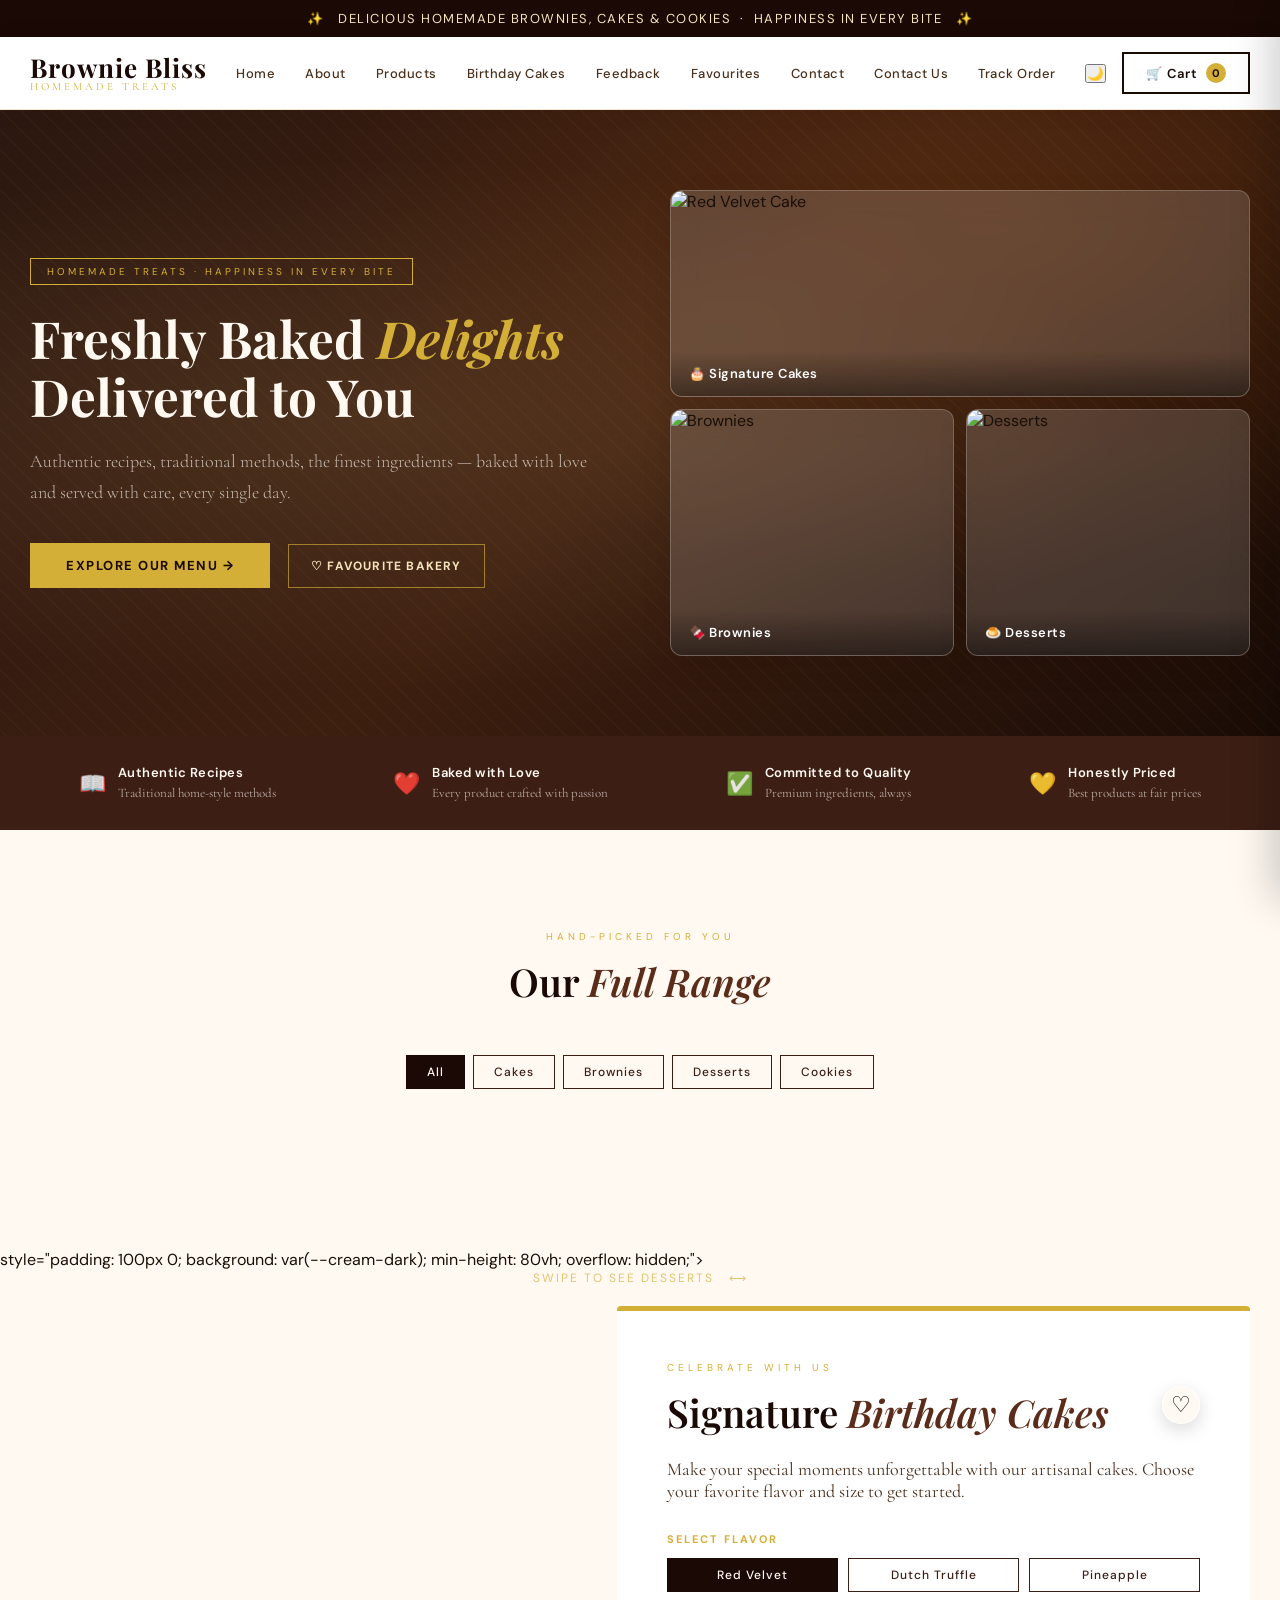
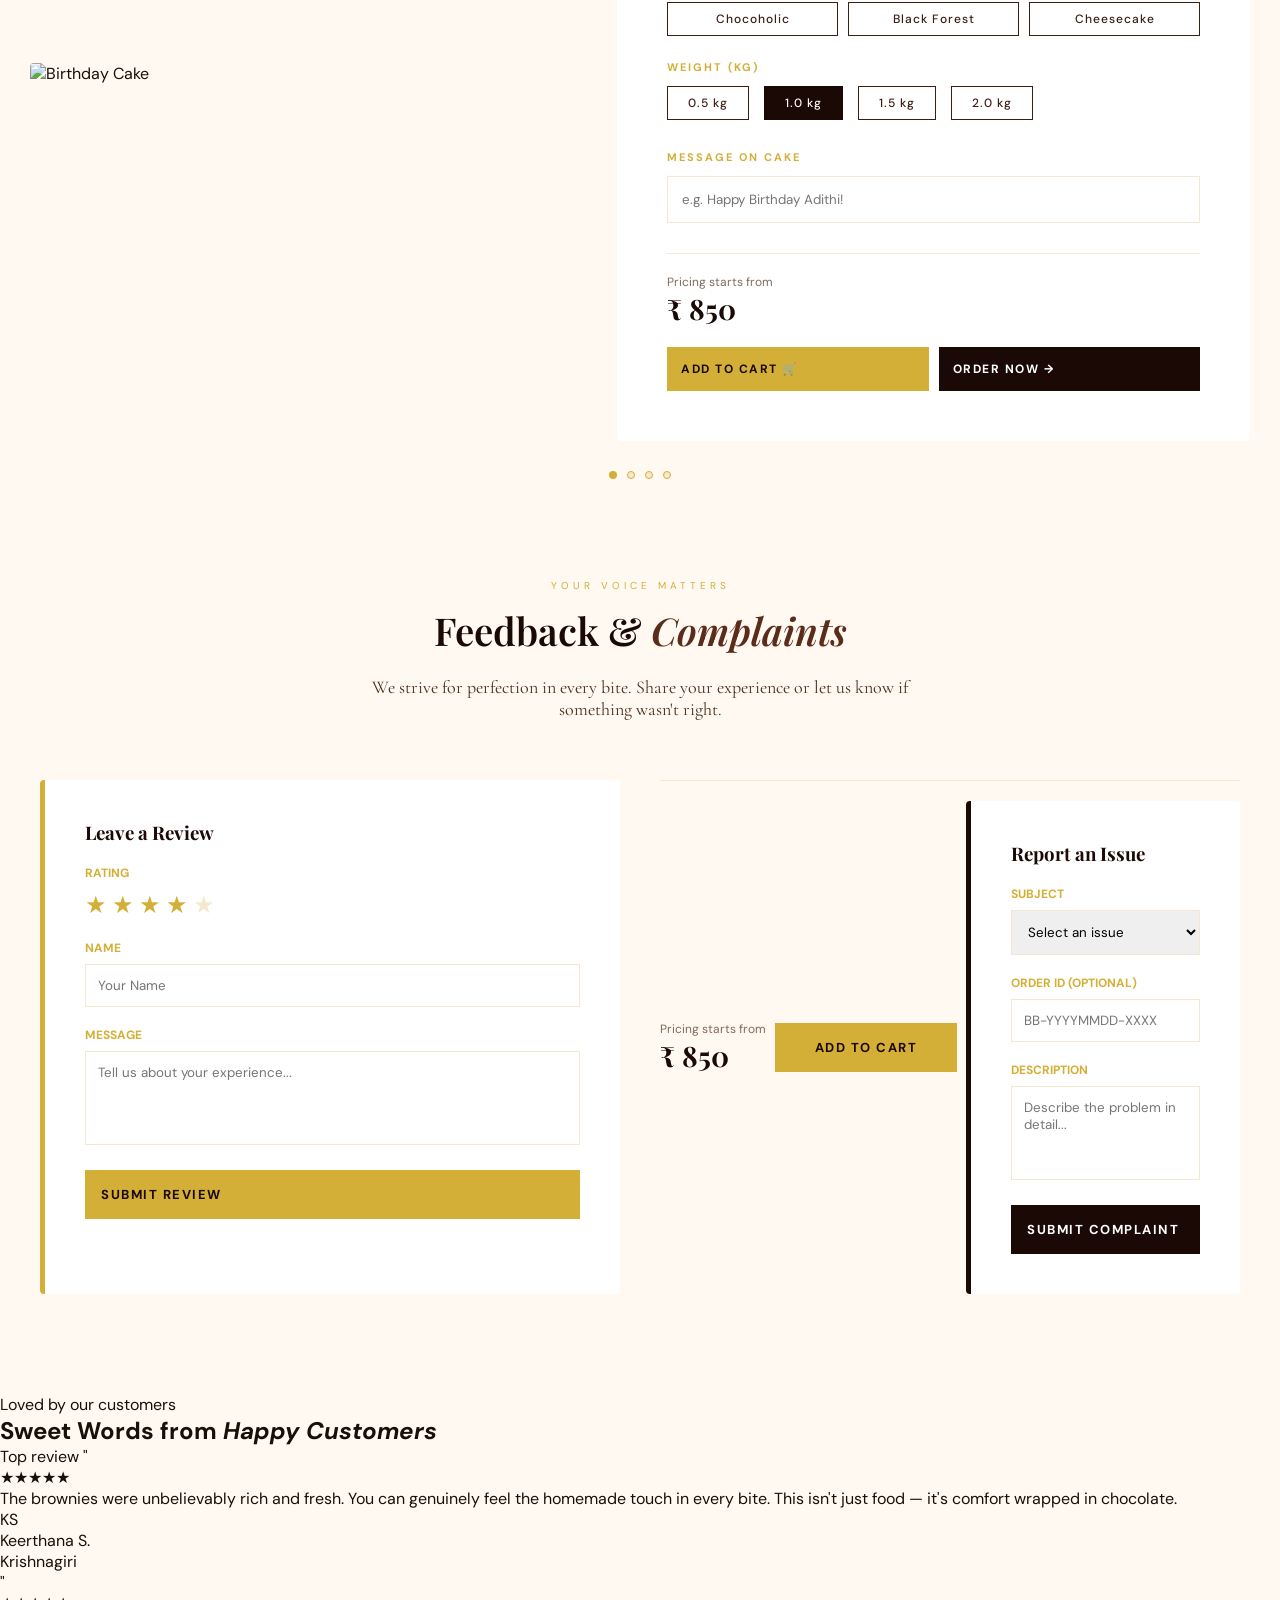
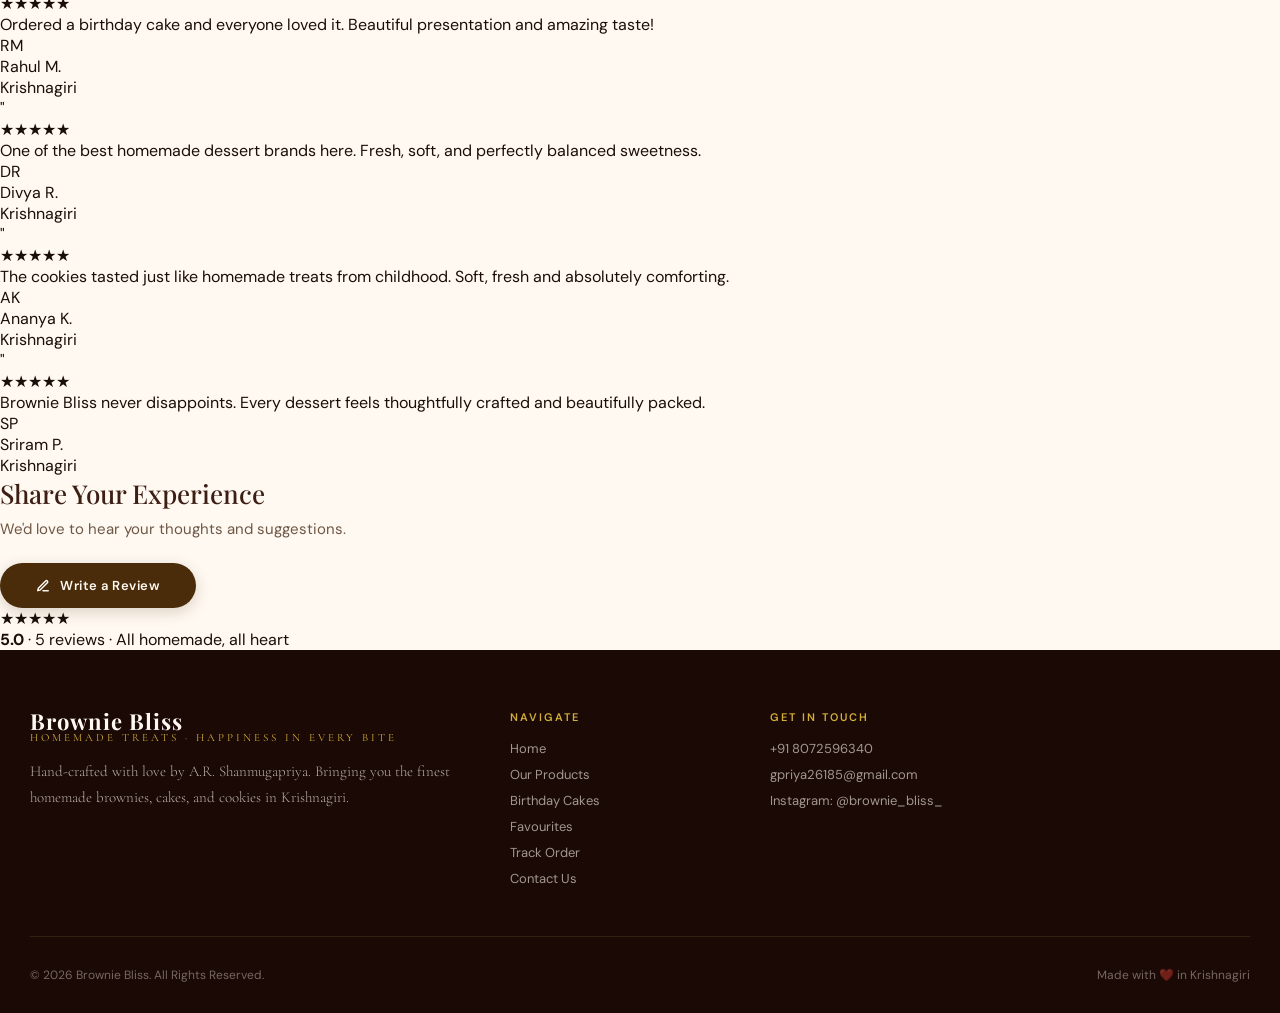
==== commit e7f4342f: "Merge pull request #237 from rishikareddy771/main Replace Non-Functional "Reserve Now" Button with "" ====
--- a/public/index.html
+++ b/public/index.html
@@ -10,6 +10,7 @@
     href="https://fonts.googleapis.com/css2?family=Playfair+Display:ital,wght@0,400;0,600;0,700;1,400&family=Cormorant+Garamond:wght@300;400;500&family=DM+Sans:wght@300;400;500&display=swap"
     rel="stylesheet">
   <link rel="stylesheet" href="style.css">
+  
   <!-- Theme init: sets dark class synchronously before first paint (no flash) -->
   <script>
     (function () {
@@ -67,91 +68,146 @@
   <a href="index.html#contact">Contact</a>
   <a href="track.html">Track Order</a>
 </div>
-  <!-- HERO -->
-  <section class="hero">
-    <div class="hero-bg"></div>
-    <div class="hero-pattern"></div>
-    <div class="hero-content">
-      <div class="hero-text">
-        <span class="hero-badge">Homemade Treats · Happiness in every bite</span>
-        <h1 class="hero-title">
-          Freshly Baked <em>Delights</em><br>Delivered to You
-        </h1>
-        <p class="hero-desc">Authentic recipes, traditional methods, the finest ingredients — baked with love
-          and served
-          with care, every single day.</p>
-        <a href="#products" class="hero-cta" style="text-decoration: none;">
-          Explore Our Menu &rarr;
-        </a>
-        <button class="hero-favourite-btn"
-          type="button"
-          data-fav-type="bakeries"
-          data-fav-id="brownie-bliss"
-          aria-pressed="false"
-          onclick="toggleBakeryFavourite()">
-          &#9825; Favourite Bakery
-        </button>
-      </div>
-      <div class="hero-visual">
-        <div class="hero-card">
-          <img src="https://theobroma.in/cdn/shop/files/redvelvet-theo.jpg?v=1701321860" alt="Red Velvet Cake">
-          <div class="hero-card-label">🎂 Signature Cakes</div>
-        </div>
-        <div class="hero-card">
-          <img src="https://theobroma.in/cdn/shop/files/OverloadBrownie_400x400.jpg?v=1711183338" alt="Brownies">
-          <div class="hero-card-label">🍫 Brownies</div>
-        </div>
-        <div class="hero-card">
-          <img src="https://theobroma.in/cdn/shop/files/Delicacies-04.jpg?v=1681320427" alt="Desserts">
-          <div class="hero-card-label">🍮 Desserts</div>
-        </div>
-      </div>
-    </div>
-  </section>
-
+<!-- HERO -->
+<section class="hero">
+  <div class="hero-bg"></div>
+  <div class="hero-pattern"></div>
+
+  <div class="hero-content">
+
+    <div class="hero-text" data-aos="fade-right">
+
+      <span class="hero-badge">
+        Homemade Treats · Happiness in every bite
+      </span>
+
+      <h1 class="hero-title">
+        Freshly Baked <em>Delights</em><br>
+        Delivered to You
+      </h1>
+
+      <p class="hero-desc">
+        Authentic recipes, traditional methods, the finest ingredients —
+        baked with love and served with care, every single day.
+      </p>
+
+      <a href="#products" class="hero-cta" style="text-decoration: none;">
+        Explore Our Menu &rarr;
+      </a>
+
+      <button
+        class="hero-favourite-btn"
+        type="button"
+        data-fav-type="bakeries"
+        data-fav-id="brownie-bliss"
+        aria-pressed="false"
+        onclick="toggleBakeryFavourite()">
+
+        &#9825; Favourite Bakery
+
+      </button>
+
+    </div>
+
+    <div class="hero-visual" data-aos="fade-left">
+
+      <div class="hero-card">
+
+        <img
+          src="https://theobroma.in/cdn/shop/files/redvelvet-theo.jpg?v=1701321860"
+          alt="Red Velvet Cake">
+
+        <div class="hero-card-label">
+          🎂 Signature Cakes
+        </div>
+
+      </div>
+
+      <div class="hero-card">
+
+        <img
+          src="https://theobroma.in/cdn/shop/files/OverloadBrownie_400x400.jpg?v=1711183338"
+          alt="Brownies">
+
+        <div class="hero-card-label">
+          🍫 Brownies
+        </div>
+
+      </div>
+
+      <div class="hero-card">
+
+        <img
+          src="https://theobroma.in/cdn/shop/files/Delicacies-04.jpg?v=1681320427"
+          alt="Desserts">
+
+        <div class="hero-card-label">
+          🍮 Desserts
+        </div>
+
+      </div>
+
+    </div>
+
+  </div>
+</section>
   <!-- VALUES STRIP -->
-  <div class="values-strip" id="about">
-    <div class="values-inner">
-      <div class="value-item">
-        <span class="value-icon">📖</span>
-        <div class="value-text">
-          <strong>Authentic Recipes</strong>
-          <span>Traditional home-style methods</span>
-        </div>
-      </div>
-      <div class="value-item">
-        <span class="value-icon">❤️</span>
-        <div class="value-text">
-          <strong>Baked with Love</strong>
-          <span>Every product crafted with passion</span>
-        </div>
-      </div>
-      <div class="value-item">
-        <span class="value-icon">✅</span>
-        <div class="value-text">
-          <strong>Committed to Quality</strong>
-          <span>Premium ingredients, always</span>
-        </div>
-      </div>
-      <div class="value-item">
-        <span class="value-icon">💛</span>
-        <div class="value-text">
-          <strong>Honestly Priced</strong>
-          <span>Best products at fair prices</span>
-        </div>
-      </div>
-    </div>
+<div class="values-strip" id="about">
+
+  <div class="values-inner" data-aos="fade-up">
+
+    <div class="value-item">
+      <span class="value-icon">📖</span>
+
+      <div class="value-text">
+        <strong>Authentic Recipes</strong>
+        <span>Traditional home-style methods</span>
+      </div>
+    </div>
+
+    <div class="value-item">
+      <span class="value-icon">❤️</span>
+
+      <div class="value-text">
+        <strong>Baked with Love</strong>
+        <span>Every product crafted with passion</span>
+      </div>
+    </div>
+
+    <div class="value-item">
+      <span class="value-icon">✅</span>
+
+      <div class="value-text">
+        <strong>Committed to Quality</strong>
+        <span>Premium ingredients, always</span>
+      </div>
+    </div>
+
+    <div class="value-item">
+      <span class="value-icon">💛</span>
+
+      <div class="value-text">
+        <strong>Honestly Priced</strong>
+        <span>Best products at fair prices</span>
+      </div>
+    </div>
+
   </div>
-
-
-
+</div>
   <!-- PRODUCTS SECTION -->
   <section class="products-section" id="products" style="padding: 100px 30px; background: var(--cream);">
     <div class="products-inner">
-      <div class="section-header">
-        <span class="section-label">Hand-picked for you</span>
-        <h2 class="section-title">Our <em>Full Range</em></h2>
-      </div>
+      <div class="section-header" data-aos="fade-up">
+
+  <span class="section-label">
+    Hand-picked for you
+  </span>
+
+  <h2 class="section-title">
+    Our <em>Full Range</em>
+  </h2>
+
+</div>
 
       <div class="filter-tabs" style="margin-bottom: 60px;">
         <button class="filter-tab active" onclick="filterProducts('all', this)">All</button>
@@ -166,7 +222,7 @@
   </section>
 
   <!-- BIRTHDAY & DESSERT SLIDER SECTION -->
-  <section class="birthday-section" id="birthday"
+  <section class="birthday-section" data-aos="fade-up"></section>
     style="padding: 100px 0; background: var(--cream-dark); min-height: 80vh; overflow: hidden;">
     
     <!-- Slider Hint -->
@@ -542,6 +598,19 @@
           </form>
         </div>
 
+        <div
+          style="display: flex; justify-content: space-between; align-items: center; padding-top: 20px; border-top: 1px solid var(--cream-dark);">
+          <div>
+            <span style="display: block; font-size: 12px; color: var(--text-mid); opacity: 0.7;">Pricing
+              starts
+              from</span>
+            <span id="cakePrice"
+              style="font-family: 'Playfair Display', serif; font-size: 28px; font-weight: 700; color: var(--brown-dark);">₹
+              850</span>
+          </div>
+          <button class="hero-cta" style="padding: 16px 40px;" onclick="addBirthdayToCart()">
+            Add to Cart
+          </button>
         <!-- Complaint Area -->
         <div style="background: var(--white); padding: 40px; border-radius: 4px; box-shadow: var(--shadow); border-left: 5px solid var(--brown-dark);">
           <h3 style="font-family: 'Playfair Display', serif; margin-bottom: 20px; color: var(--brown-dark);">Report an Issue</h3>
@@ -745,6 +814,7 @@
   <div class="toast" id="toast"></div>
   <button id="scrollTopBtn" onclick="scrollToTop()">↑</button>
   <script src="script.js"></script>
+  <script src="https://unpkg.com/aos@2.3.4/dist/aos.js"></script>
 </body>
 
 </html>
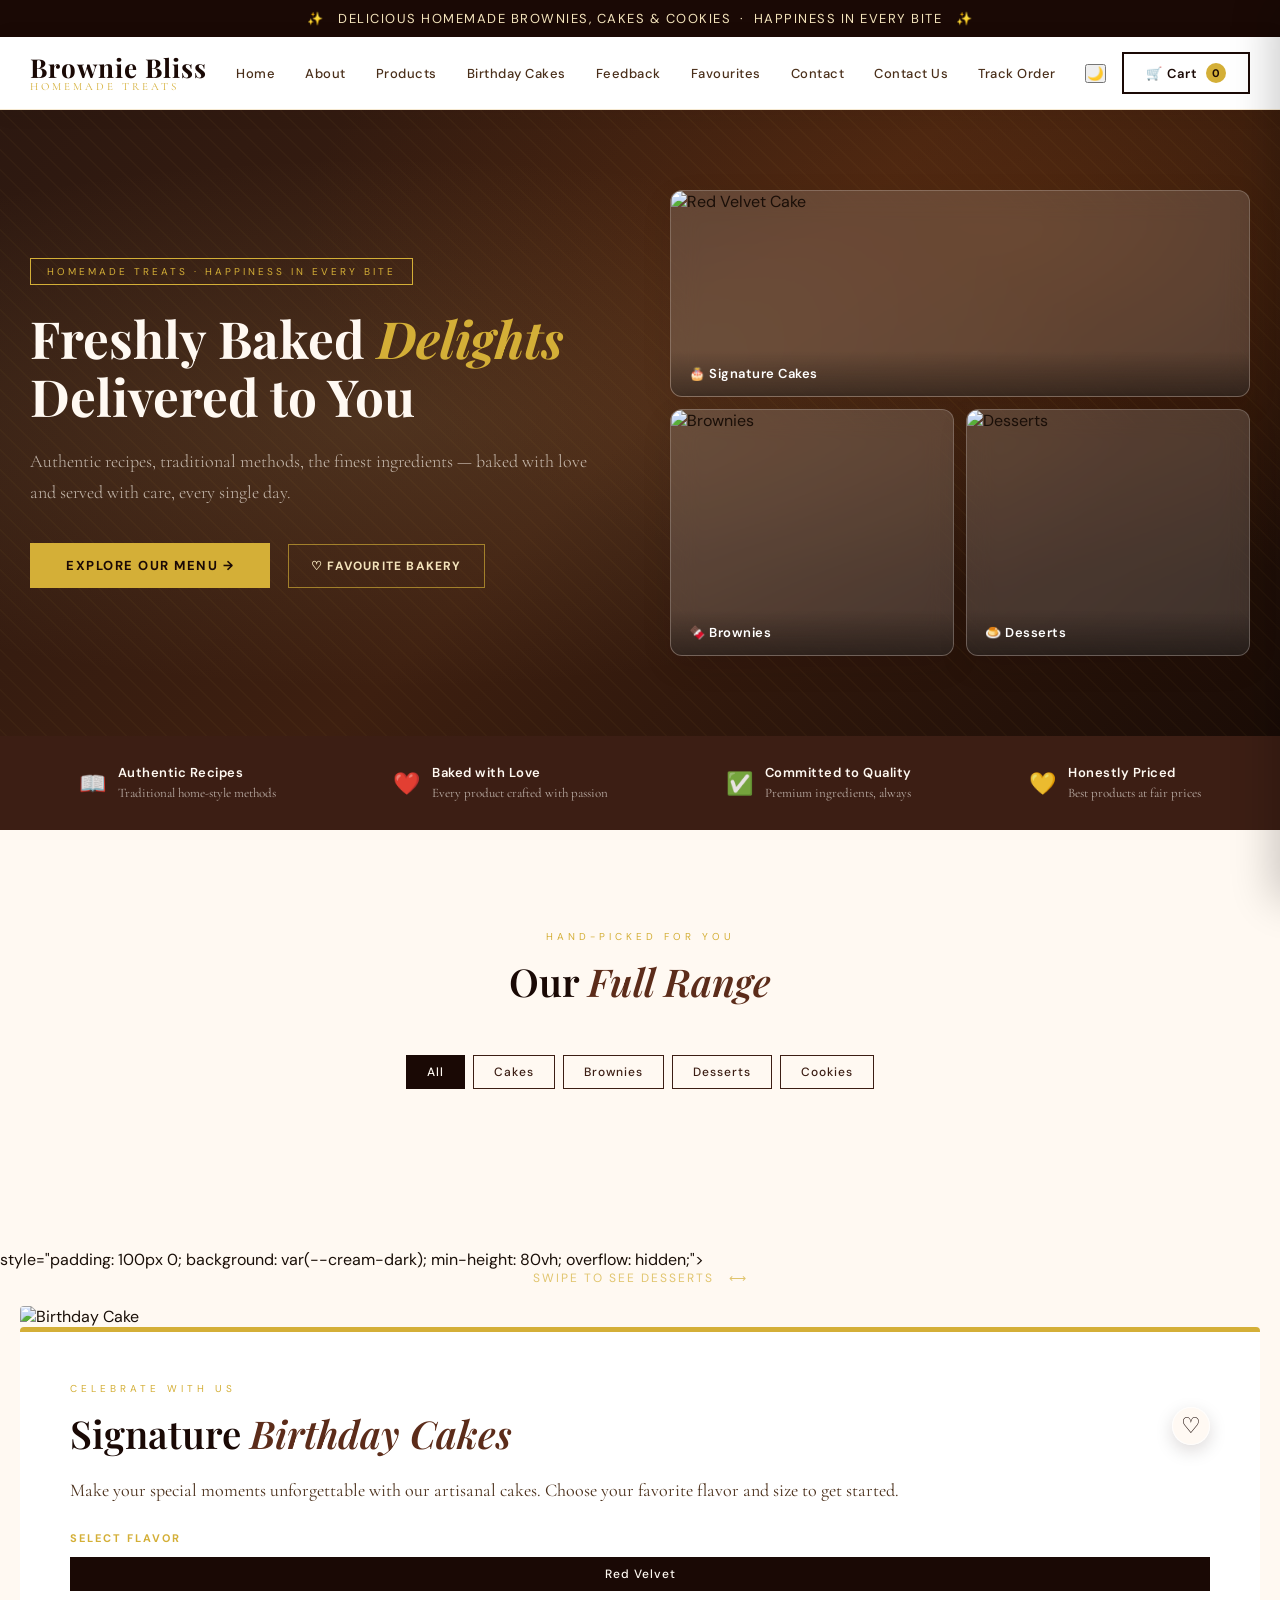
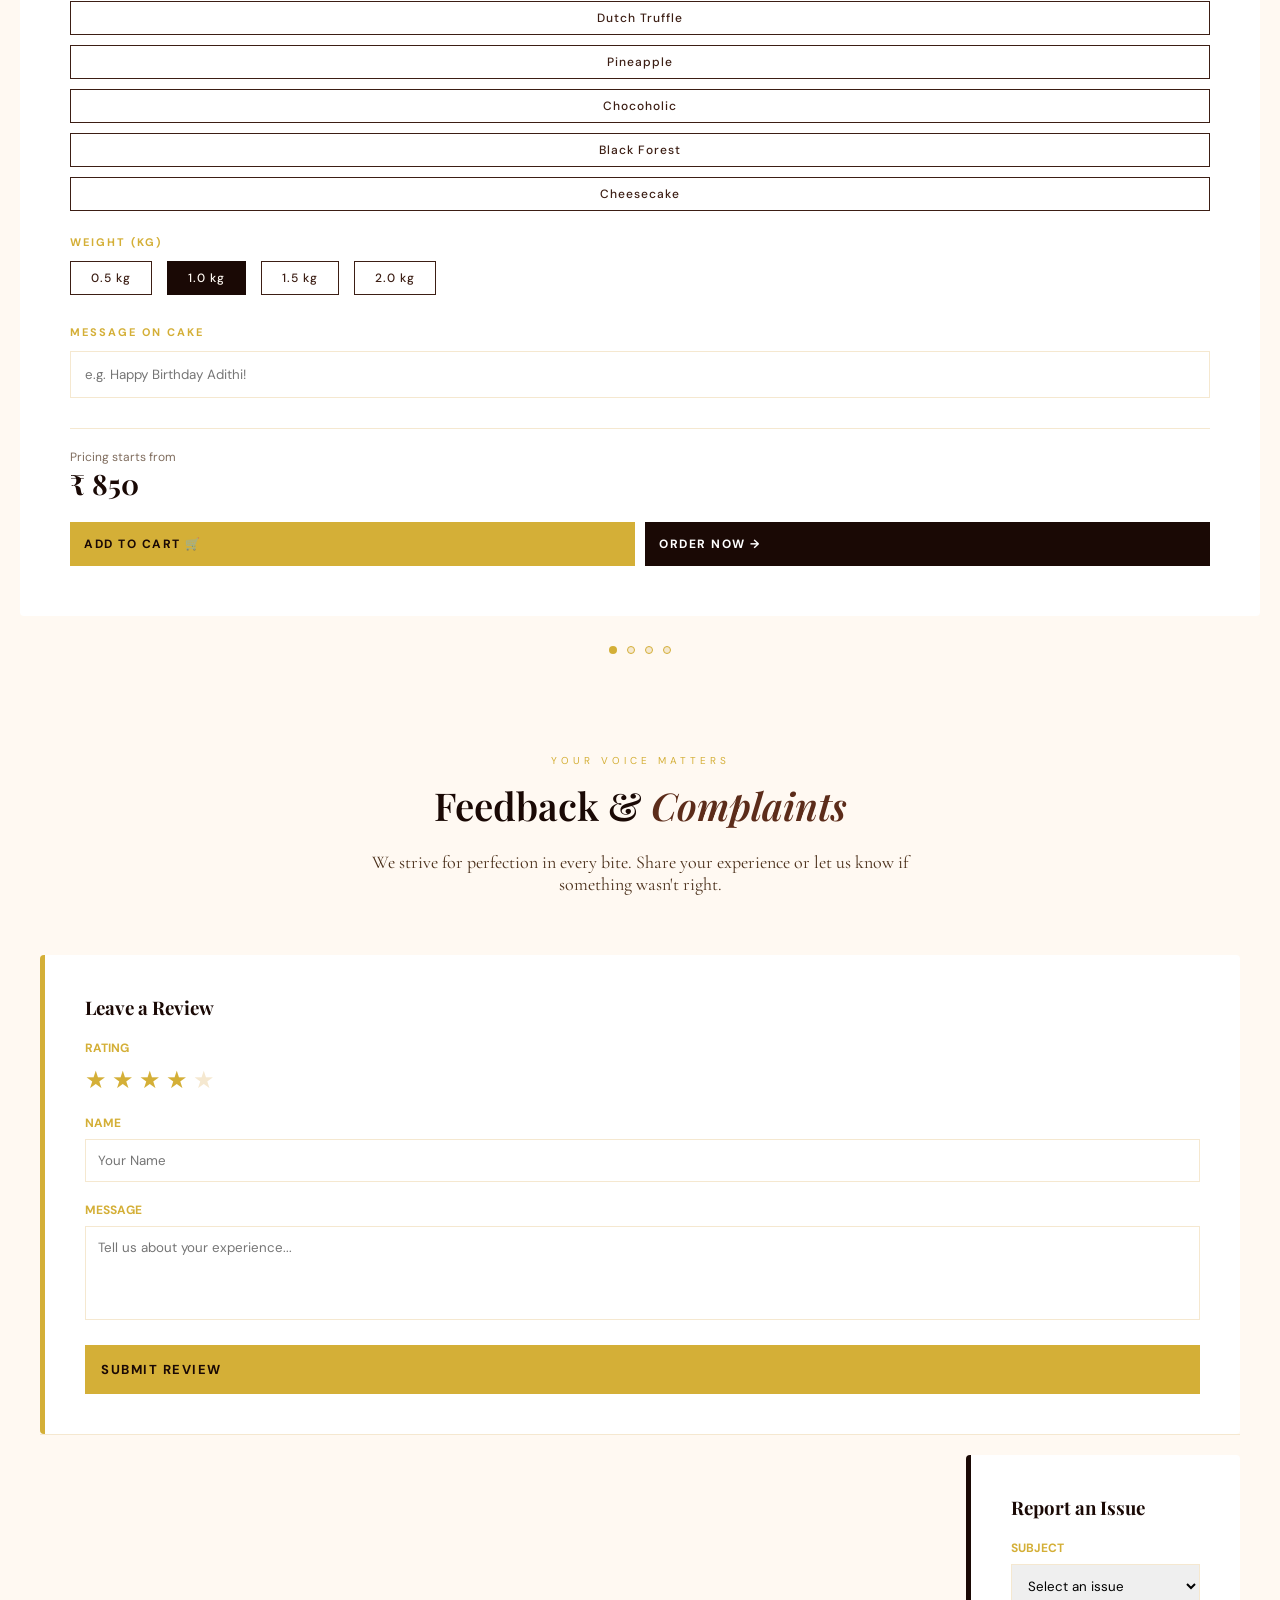
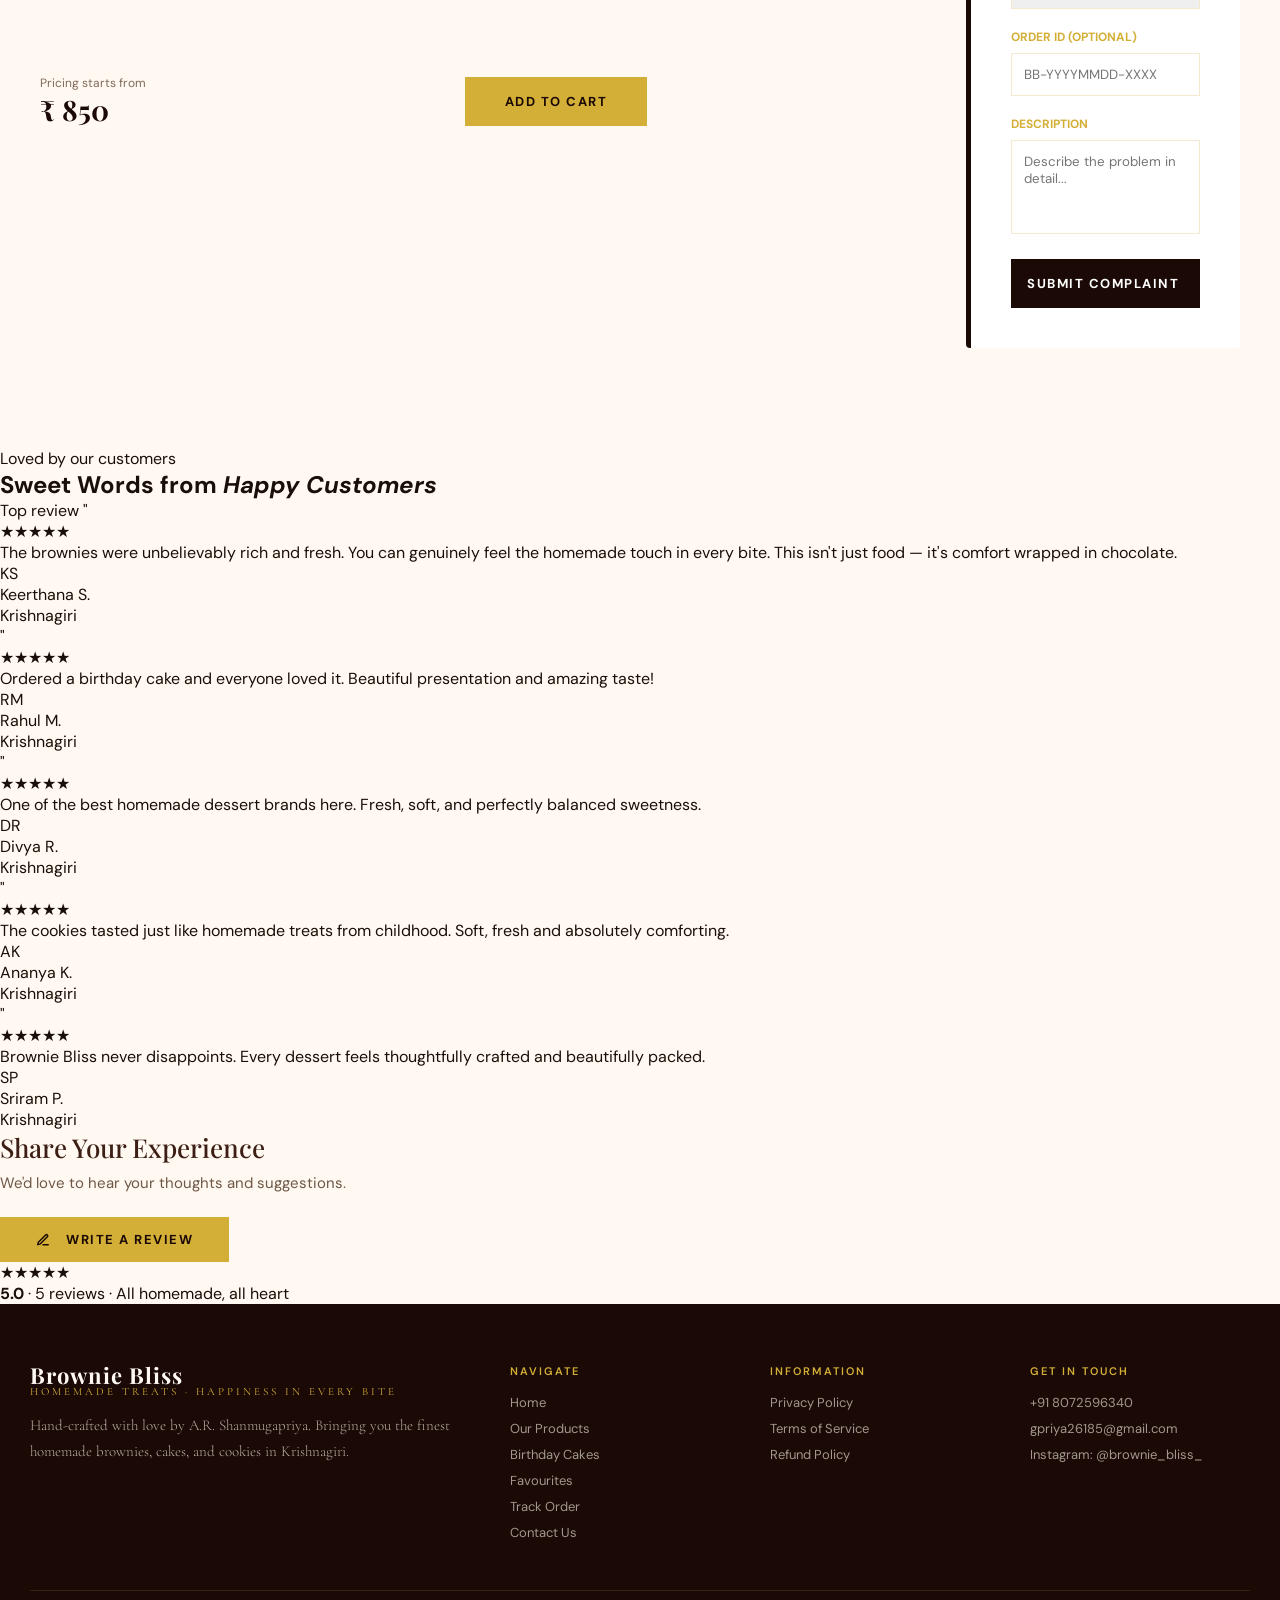
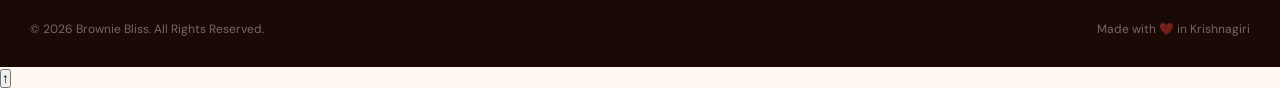
==== commit 375def6f: "Merge branch 'main' into fix-mobile-overflow" ====
--- a/public/index.html
+++ b/public/index.html
@@ -233,15 +233,15 @@
     <div class="birthday-slider" style="display: flex; overflow-x: auto; scroll-snap-type: x mandatory; -webkit-overflow-scrolling: touch; scroll-behavior: smooth;">
       
       <!-- SLIDE 1: BIRTHDAY CAKES -->
-      <div class="bday-slide" style="flex: 0 0 100%; scroll-snap-align: start; padding: 0 30px;">
-        <div style="max-width: 1300px; margin: 0 auto; display: grid; grid-template-columns: 1fr 1.2fr; gap: 60px; align-items: center;">
+      <div class="bday-slide" style="flex: 0 0 100%; padding: 0 20px; box-sizing: border-box;"; scroll-snap-align: start; padding: 0 30px;">
+        <div class="birthday-grid">
           <div class="birthday-visual">
             <img id="birthdayCakeImg" src="https://theobroma.in/cdn/shop/files/redvelvet-theo.jpg?v=1701321860"
               alt="Birthday Cake"
-              style="width: 100%; height: 550px; object-fit: cover; border-radius: 4px; box-shadow: var(--shadow);">
+              style="width: 100%; height: clamp(250px, 50vw, 550px); object-fit: cover; border-radius: 4px; box-shadow: var(--shadow);">
           </div>
           <div class="birthday-card"
-            style="background: var(--white); padding: 50px; border-radius: 4px; box-shadow: var(--shadow); border-top: 5px solid var(--gold);">
+            style="background: var(--white); padding: clamp(20px, 4vw, 50px); border-radius: 4px; box-shadow: var(--shadow); border-top: 5px solid var(--gold);">
             <span class="section-label">Celebrate with Us</span>
             <div class="birthday-title-row">
               <h2 class="section-title" style="margin-bottom: 20px;">Signature <em>Birthday Cakes</em></h2>
@@ -259,7 +259,7 @@
               <label
                 style="display: block; font-size: 11px; letter-spacing: 2px; text-transform: uppercase; color: var(--gold); margin-bottom: 12px; font-weight: 700;">Select
                 Flavor</label>
-              <div style="display: grid; grid-template-columns: repeat(3, 1fr); gap: 10px;">
+              <div style="display: grid; gap: 10px;" class="responsive-grid">
       <button class="filter-tab flavor-btn active" onclick="updateBirthdayCake('Red Velvet')">
         Red Velvet
       </button>
@@ -290,7 +290,7 @@
               <label
                 style="display: block; font-size: 11px; letter-spacing: 2px; text-transform: uppercase; color: var(--gold); margin-bottom: 12px; font-weight: 700;">Weight
                 (kg)</label>
-              <div style="display: flex; gap: 15px;">
+              <div style="display: flex; flex-wrap: wrap; gap: 15px;">
                 <button class="filter-tab" onclick="setCakeWeight('0.5')">0.5 kg</button>
                 <button class="filter-tab active" onclick="setCakeWeight('1.0')">1.0 kg</button>
                 <button class="filter-tab" onclick="setCakeWeight('1.5')">1.5 kg</button>
@@ -332,12 +332,12 @@
       </div>
 
       <!-- SLIDE 2: DESSERTS -->
-      <div class="bday-slide" style="flex: 0 0 100%; scroll-snap-align: start; padding: 0 30px;">
-        <div style="max-width: 1300px; margin: 0 auto; display: grid; grid-template-columns: 1fr 1.2fr; gap: 60px; align-items: center;">
+      <div class="bday-slide" style="flex: 0 0 100%; padding: 0 20px; box-sizing: border-box;"; scroll-snap-align: start; padding: 0 30px;">
+        <div class="birthday-grid">
           <div class="birthday-visual">
             <img id="dessertImg" src="https://theobroma.in/cdn/shop/files/Delicacies-04.jpg?v=1681320427"
               alt="Desserts"
-              style="width: 100%; height: 550px; object-fit: cover; border-radius: 4px; box-shadow: var(--shadow);">
+              style="width: 100%; height: clamp(250px, 60vw, 550px); object-fit: cover; border-radius: 4px; box-shadow: var(--shadow);">
           </div>
           <div class="birthday-card"
             style="background: var(--white); padding: 50px; border-radius: 4px; box-shadow: var(--shadow); border-top: 5px solid var(--gold);">
@@ -352,7 +352,7 @@
               <label
                 style="display: block; font-size: 11px; letter-spacing: 2px; text-transform: uppercase; color: var(--gold); margin-bottom: 12px; font-weight: 700;">Select
                 Variety</label>
-              <div style="display: grid; grid-template-columns: repeat(3, 1fr); gap: 10px;">
+              <div class="responsive-grid" style="display: grid; gap: 10px;">
                 <button class="filter-tab active">Macarons</button>
                 <button class="filter-tab">Tarts</button>
                 <button class="filter-tab">Pastries</button>
@@ -366,7 +366,7 @@
               <label
                 style="display: block; font-size: 11px; letter-spacing: 2px; text-transform: uppercase; color: var(--gold); margin-bottom: 12px; font-weight: 700;">Box
                 Size</label>
-              <div style="display: flex; gap: 15px;">
+              <div style="display: flex; flex-wrap: wrap; gap: 15px;">
                 <button class="filter-tab">Box of 2</button>
                 <button class="filter-tab active">Box of 4</button>
                 <button class="filter-tab">Box of 6</button>
@@ -408,12 +408,12 @@
       </div>
 
       <!-- SLIDE 3: BROWNIES -->
-      <div class="bday-slide" style="flex: 0 0 100%; scroll-snap-align: start; padding: 0 30px;">
-        <div style="max-width: 1300px; margin: 0 auto; display: grid; grid-template-columns: 1fr 1.2fr; gap: 60px; align-items: center;">
+      <div class="bday-slide" style="flex: 0 0 100%; padding: 0 20px; box-sizing: border-box;"; scroll-snap-align: start; padding: 0 30px;">
+        <div class="birthday-grid">
           <div class="birthday-visual">
             <img id="brownieImg" src="https://theobroma.in/cdn/shop/files/OverloadBrownie_400x400.jpg?v=1711183338"
               alt="Brownies"
-              style="width: 100%; height: 550px; object-fit: cover; border-radius: 4px; box-shadow: var(--shadow);">
+              style="width: 100%; height: clamp(250px, 60vw, 550px); object-fit: cover; border-radius: 4px; box-shadow: var(--shadow);">
           </div>
           <div class="birthday-card"
             style="background: var(--white); padding: 50px; border-radius: 4px; box-shadow: var(--shadow); border-top: 5px solid var(--gold);">
@@ -428,7 +428,7 @@
               <label
                 style="display: block; font-size: 11px; letter-spacing: 2px; text-transform: uppercase; color: var(--gold); margin-bottom: 12px; font-weight: 700;">Select
                 Flavor</label>
-              <div style="display: grid; grid-template-columns: repeat(3, 1fr); gap: 10px;">
+              <div class="responsive-grid" style="display: grid; gap: 10px;">
                 <button class="filter-tab active">Walnut</button>
                 <button class="filter-tab">Overload</button>
                 <button class="filter-tab">Nutella</button>
@@ -442,7 +442,7 @@
               <label
                 style="display: block; font-size: 11px; letter-spacing: 2px; text-transform: uppercase; color: var(--gold); margin-bottom: 12px; font-weight: 700;">Pack
                 Size</label>
-              <div style="display: flex; gap: 15px;">
+              <div style="display: flex; flex-wrap: wrap; gap: 15px;">
                 <button class="filter-tab">Pack of 1</button>
                 <button class="filter-tab active">Pack of 4</button>
                 <button class="filter-tab">Pack of 6</button>
@@ -454,7 +454,7 @@
               <label
                 style="display: block; font-size: 11px; letter-spacing: 2px; text-transform: uppercase; color: var(--gold); margin-bottom: 12px; font-weight: 700;">Gift
                 Wrap</label>
-              <div style="display: flex; gap: 15px;">
+              <div style="display: flex; flex-wrap: wrap; gap: 15px;">
                 <button class="filter-tab active">Standard</button>
                 <button class="filter-tab">Premium Gold</button>
               </div>
@@ -486,12 +486,12 @@
       </div>
 
       <!-- SLIDE 4: COOKIES -->
-      <div class="bday-slide" style="flex: 0 0 100%; scroll-snap-align: start; padding: 0 30px;">
-        <div style="max-width: 1300px; margin: 0 auto; display: grid; grid-template-columns: 1fr 1.2fr; gap: 60px; align-items: center;">
+      <div class="bday-slide" style="flex: 0 0 100%; padding: 0 20px; box-sizing: border-box;"; scroll-snap-align: start; padding: 0 30px;">
+        <div style="max-width: 1300px; margin: 0 auto; display: grid; grid-template-columns: repeat(auto-fit, minmax(300px, 1fr)); gap: 60px; align-items: center;">
           <div class="birthday-visual">
             <img id="cookieImg" src="https://www.shugarysweets.com/wp-content/uploads/2020/05/chocolate-chip-cookies-recipe.jpg"
               alt="Cookies"
-              style="width: 100%; height: 550px; object-fit: cover; border-radius: 4px; box-shadow: var(--shadow);">
+              style="width: 100%; height: clamp(250px, 60vw, 550px); object-fit: cover; border-radius: 4px; box-shadow: var(--shadow);">
           </div>
           <div class="birthday-card"
             style="background: var(--white); padding: 50px; border-radius: 4px; box-shadow: var(--shadow); border-top: 5px solid var(--gold);">
@@ -505,7 +505,7 @@
             <div style="margin-bottom: 24px;">
               <label
                 style="display: block; font-size: 11px; letter-spacing: 2px; text-transform: uppercase; color: var(--gold); margin-bottom: 12px; font-weight: 700;">Select Variety</label>
-              <div style="display: grid; grid-template-columns: repeat(3, 1fr); gap: 10px;">
+              <div style="display: grid; grid-template-columns: repeat(auto-fit, minmax(120px, 1fr)); gap: 10px;">
                 <button class="filter-tab active">Choco Chip</button>
                 <button class="filter-tab">Double Choco</button>
                 <button class="filter-tab">Oatmeal Raisin</button>
@@ -518,7 +518,7 @@
             <div style="margin-bottom: 30px;">
               <label
                 style="display: block; font-size: 11px; letter-spacing: 2px; text-transform: uppercase; color: var(--gold); margin-bottom: 12px; font-weight: 700;">Pack Size</label>
-              <div style="display: flex; gap: 15px;">
+              <div style="display: flex; flex-wrap: wrap; gap: 15px;">
                 <button class="filter-tab">Box of 2</button>
                 <button class="filter-tab active">Box of 6</button>
                 <button class="filter-tab">Box of 12</button>
@@ -572,8 +572,7 @@
         </p>
       </div>
 
-      <div style="display: grid; grid-template-columns: 1fr 1fr; gap: 40px;">
-        
+      <div class="feedback-grid">       
         <!-- Feedback Area -->
         <div style="background: var(--white); padding: 40px; border-radius: 4px; box-shadow: var(--shadow); border-left: 5px solid var(--gold);">
           <h3 style="font-family: 'Playfair Display', serif; margin-bottom: 20px; color: var(--brown-dark);">Leave a Review</h3>
@@ -770,10 +769,11 @@
           <a href="track.html">Track Order</a>
           <a href="contact.html">Contact Us</a>
         </div>
-        <div class="footer-col" style="display: none;">
+        <div class="footer-col">
           <h4>Information</h4>
-          <a href="#">Privacy Policy</a>
-          <a href="#">Refund Policy</a>
+          <a href="privacy-policy.html">Privacy Policy</a>
+          <a href="terms-of-service.html">Terms of Service</a>
+          <a href="refund-policy.html">Refund Policy</a>
         </div>
         <div class="footer-col">
           <h4>Get In Touch</h4>
@@ -816,5 +816,4 @@
   <script src="script.js"></script>
   <script src="https://unpkg.com/aos@2.3.4/dist/aos.js"></script>
 </body>
-
 </html>
--- a/public/style.css
+++ b/public/style.css
@@ -42,6 +42,7 @@
   --glass-border: rgba(255, 255, 255, 0.15);
 }
 
+
 * {
   margin: 0;
   padding: 0;
@@ -53,6 +54,8 @@
   color: var(--text-dark);
   font-family: 'DM Sans', sans-serif;
   overflow-x: hidden;
+  width:100%;
+  max-width:100%;
 }
 
 /* ANNOUNCEMENT BAR */
@@ -338,6 +341,14 @@
   background: linear-gradient(to bottom, rgba(0, 0, 0, 0), rgba(0, 0, 0, 0.4));
 }
 
+.hero-content{
+  overflow:hidden;
+}
+
+.hero-visual{
+  max-width:100%;
+}
+
 /* VALUES STRIP */
 .values-strip {
   background: var(--brown-mid);
@@ -540,10 +551,13 @@
   border-color: var(--color-primary);
 }
 
-.products-grid {
+.products-grid,
+.all-products-grid {
   display: grid;
-  grid-template-columns: repeat(auto-fit, minmax(260px, 1fr));
-  gap: 24px;
+  grid-template-columns: repeat(auto-fill, minmax(240px, 240px));
+  justify-content: center;
+  gap: 28px;
+  width: 100%;
 }
 
 /* Responsive adjustments */
@@ -3151,10 +3165,13 @@
   border-color: var(--brown-dark);
 }
 
-.products-grid {
+.products-grid,
+.all-products-grid {
   display: grid;
-  grid-template-columns: repeat(4, 1fr);
-  gap: 24px;
+  grid-template-columns: repeat(auto-fill, minmax(240px, 240px));
+  justify-content: center;
+  gap: 28px;
+  width: 100%;
 }
 
 .product-card {
@@ -5512,11 +5529,6 @@
   border-color: var(--brown-dark);
 }
 
-.products-grid {
-  display: grid;
-  grid-template-columns: repeat(4, 1fr);
-  gap: 24px;
-}
 
 .product-card {
   background: var(--white);
@@ -8906,7 +8918,7 @@
  .some-class {
   color: var(--brown-dark) !important;
 }
-}
+
 html.dark {
   --cream: #1a1008;
   --cream-dark: #221508;
@@ -9100,154 +9112,166 @@
   background: var(--gold);
 }
 
-  /* ==========================================================================
-   PREMIUM REVIEW & FEEDBACK SECTION OVERLAYS
-   ========================================================================== */
-
-/* Cards structural style based on the prompt's layout design */
-.feedback-premium-card {
-background: rgba(255, 255, 255, 0.85);
-  backdrop-filter: blur(8px);
-  -webkit-backdrop-filter: blur(8px);
-  border-radius: var(--radius-md);
-  padding: 40px 35px;
-  text-align: left;
-  box-shadow: var(--shadow-md);
-  border: 1px solid var(--cream-dark);
-  display: flex;
-  flex-direction: column;
-  justify-content: space-between;
-  position: relative;
-  transition: transform 0.3s ease, box-shadow 0.3s ease;
-}
-}
-
-.feedback-premium-card:hover {
-  transform: translateY(-5px);
-  box-shadow: 0 15px 45px rgba(74, 44, 10, 0.08);
-}
-
-/* Elegant stylized quotation graphics */
-.premium-quote {
-  font-family: 'Playfair Display', serif;
-  font-size: 80px;
-  color: #EEDCC5;
-  position: absolute;
-  top: 15px;
-  left: 30px;
-  line-height: 0.1;
-  user-select: none;
-}
-
-.premium-stars {
-  color: #D4AF37; /* Warm image-accurate gold tint */
-  font-size: 18px;
-  letter-spacing: 3px;
-  margin-bottom: 20px;
-  position: relative;
-  z-index: 2;
-}
-
-.premium-text {
-  font-family: 'DM Sans', sans-serif;
-  font-size: 15px;
-  line-height: 1.7;
-  color: #5C2C1A;
-  margin: 0 0 30px 0;
-  flex: 1;
-}
-
-/* User identity blocks aligned horizontally */
-.premium-user {
-  display: flex;
-  align-items: center;
-  gap: 14px;
-}
-
-.premium-avatar {
-  width: 44px;
-  height: 44px;
-  border-radius: 50%;
-  object-fit: cover;
-  border: 1px solid rgba(212, 175, 55, 0.25);
-}
-
-.premium-name {
-  font-family: 'Playfair Display', serif;
-  font-size: 15px;
-  font-weight: 700;
-  color: #1A0905;
-  margin-bottom: 2px;
-}
-
-.premium-status {
-  font-size: 12px;
-  color: #A08060;
-  margin: 0 !important;
-}
-
-/* bottom action component adjustments */
-.feedback-action-container {
-  text-align: center;
-  margin-top: 40px;
-}
-
-.heart-icon-wrap {
-  display: inline-flex;
-  align-items: center;
-  justify-content: center;
-  width: 42px;
-  height: 42px;
-  border: 1.5px solid #D4AF37;
-  border-radius: 50%;
-  color: #D4AF37;
-  margin-bottom: 16px;
-}
-
-/* "Write a review" customized button styling matching the image blueprint */
-.premium-write-btn {
-  background: #4A2C0A !important;
-  color: #FFF9F2 !important;
-  border-radius: 50px !important; /* Fully rounded elegant pill edge */
-  padding: 14px 36px !important;
-  font-size: 13px !important;
-  font-weight: 600 !important;
-  text-transform: none !important; /* Avoid rigid corporate uppercase formats */
-  letter-spacing: 0.5px !important;
-  display: inline-flex;
-  align-items: center;
-  gap: 6px;
-  box-shadow: 0 4px 15px rgba(74, 44, 10, 0.2) !important;
-  border: none !important;
-}
-
-.premium-write-btn:hover {
-  background: #3C1E14 !important;
-  transform: translateY(-2px) !important;
-  box-shadow: 0 6px 20px rgba(74, 44, 10, 0.3) !important;
-}
-
-/* Dark theme specific visual optimizations */
-html.dark .feedback-premium-card {
-  background: #1C1108;
-  border-color: rgba(212, 175, 55, 0.15);
-}
-html.dark .premium-quote {
-  color: #3A2515;
-}
-html.dark .premium-text {
-  color: #C8A882;
-}
-html.dark .premium-name {
-  color: #F0E4D0;
-}
-html.dark .premium-write-btn {
-  background: var(--gold) !important;
-  color: var(--brown-dark) !important;
-}
-html.dark .premium-write-btn:hover {
-  background: var(--gold-light) !important;
-}
+  .bb-reviews {
+    background: #fdf6ee;
+    padding: 64px 32px;
+    font-family: 'Lato', sans-serif;
+    text-align: center;
+  }
+
+  .bb-reviews .eyebrow {
+    font-size: 11px;
+    letter-spacing: 0.18em;
+    color: #b07d3e;
+    text-transform: uppercase;
+    margin: 0 0 12px;
+  }
+
+  .bb-reviews h2 {
+    font-family: 'Playfair Display', serif;
+    font-size: 34px;
+    font-weight: 500;
+    color: #3b1f0a;
+    margin: 0 0 48px;
+    line-height: 1.25;
+  }
+
+  .bb-reviews h2 em {
+    color: #b07d3e;
+    font-style: italic;
+  }
+
+  .reviews-grid {
+    display: grid;
+    grid-template-columns: repeat(auto-fit, minmax(220px, 1fr));
+    gap: 20px;
+    max-width: 900px;
+    margin: 0 auto;
+  }
+
+  .review-card {
+    background: #fff8f0;
+    border: 0.5px solid #e8d0b0;
+    border-radius: 16px;
+    padding: 24px 20px;
+    text-align: left;
+    position: relative;
+    display: flex;
+    flex-direction: column;
+    gap: 14px;
+  }
+
+  .review-card .quote-mark {
+    font-family: 'Playfair Display', serif;
+    font-size: 56px;
+    color: #e8d0b0;
+    line-height: 0.6;
+    display: block;
+    margin-bottom: 4px;
+  }
+
+  .review-card .stars {
+    color: #d4882a;
+    font-size: 15px;
+    letter-spacing: 2px;
+  }
+
+  .review-card .review-text {
+    font-size: 14px;
+    line-height: 1.65;
+    color: #5c3d1e;
+    margin: 0;
+    flex: 1;
+  }
+
+  .review-card .reviewer {
+    display: flex;
+    align-items: center;
+    gap: 10px;
+    border-top: 0.5px solid #e8d0b0;
+    padding-top: 14px;
+    margin-top: 4px;
+  }
+
+  .reviewer-avatar {
+    width: 36px;
+    height: 36px;
+    border-radius: 50%;
+    display: flex;
+    align-items: center;
+    justify-content: center;
+    font-size: 13px;
+    font-weight: 700;
+    flex-shrink: 0;
+    color: #7a4a1c;
+    background: #f2d9b3;
+  }
+
+  .reviewer-name {
+    font-size: 13px;
+    font-weight: 700;
+    color: #3b1f0a;
+    margin: 0;
+    line-height: 1.2;
+  }
+
+  .reviewer-location {
+    font-size: 11px;
+    color: #a0714a;
+    margin: 0;
+  }
+
+  .review-card.featured {
+    border-color: #c9923a;
+    background: #fff3e4;
+    grid-column: span 2;
+  }
+
+  .review-card.featured .review-text {
+    font-size: 15px;
+  }
+
+  .featured-badge {
+    position: absolute;
+    top: 14px;
+    right: 14px;
+    background: #c9923a;
+    color: #fff8f0;
+    font-size: 10px;
+    letter-spacing: 0.1em;
+    text-transform: uppercase;
+    padding: 4px 10px;
+    border-radius: 20px;
+    font-weight: 700;
+  }
+
+  .bb-overall {
+    margin: 48px auto 0;
+    display: flex;
+    align-items: center;
+    justify-content: center;
+    gap: 10px;
+  }
+
+  .bb-overall .stars-big {
+    color: #d4882a;
+    font-size: 20px;
+    letter-spacing: 3px;
+  }
+
+  .bb-overall .rating-text {
+    font-size: 14px;
+    color: #7a4a1c;
+  }
+
+  .bb-overall .rating-text strong {
+    font-weight: 700;
+    color: #3b1f0a;
+  }
+
+  @media (max-width: 500px) {
+    .review-card.featured { grid-column: span 1; }
+  }
 
 
 .customize-modal {
@@ -10050,29 +10074,380 @@
   font-family: 'Playfair Display', serif !important;
   color: #5c372c !important;
 }
-    
-#scrollTopBtn {
-    position: fixed;
-    bottom: 20px;
-    right: 20px;
-
-    width: 45px;
-    height: 45px;
-
-    border: none;
-    border-radius: 50%;
-
-    background-color: #6b3e26;
-    color: white;
-
-    font-size: 20px;
-    cursor: pointer;
-
+
+/* ============================= */
+/* GLOBAL FIXES */
+/* ============================= */
+
+* {
+  margin: 0;
+  padding: 0;
+  box-sizing: border-box;
+}
+
+html,
+body {
+  width: 100%;
+  overflow-x: hidden;
+}
+
+/* Prevent images/videos from overflowing */
+
+img,
+video {
+  max-width: 100%;
+  height: auto;
+  display: block;
+}
+
+/* ============================= */
+/* RESPONSIVE SECTION PADDING */
+/* ============================= */
+
+@media (max-width: 768px) {
+
+  section,
+  .products-section,
+  .birthday-section,
+  footer {
+    padding-left: 16px !important;
+    padding-right: 16px !important;
+  }
+
+  .header-inner,
+  .footer-inner,
+  .products-inner,
+  .values-inner {
+    width: 100%;
+    max-width: 100%;
+  }
+}
+
+/* ============================= */
+/* HERO SECTION */
+/* ============================= */
+
+@media (max-width: 900px) {
+
+  .hero-content {
+    grid-template-columns: 1fr !important;
+    gap: 40px !important;
+    text-align: center;
+  }
+
+  .hero-title {
+    font-size: clamp(42px, 10vw, 70px);
+  }
+
+  .hero-visual {
+    width: 100%;
+  }
+
+  .hero-card img {
+    width: 100%;
+    height: auto;
+  }
+}
+
+/* ============================= */
+/* BIRTHDAY / DESSERT / BROWNIE */
+/* MAIN OVERFLOW FIX */
+/* ============================= */
+
+@media (max-width: 900px) {
+
+  .bday-slide > div {
+    grid-template-columns: 1fr !important;
+    gap: 30px !important;
+  }
+
+  .birthday-card {
+    padding: 24px !important;
+  }
+
+  .birthday-visual img,
+  #birthdayCakeImg,
+  #dessertImg,
+  #brownieImg,
+  #cookieImg {
+    width: 100% !important;
+    height: clamp(250px, 60vw, 450px) !important;
+    object-fit: cover;
+  }
+}
+
+/* ============================= */
+/* GRID FIXES */
+/* ============================= */
+
+@media (max-width: 768px) {
+
+  /* Flavor grids */
+  div[style*="repeat(3, 1fr)"] {
+    grid-template-columns: repeat(2, 1fr) !important;
+  }
+
+  /* Product grid */
+  .products-grid {
+    grid-template-columns: 1fr !important;
+  }
+
+  /* Review grid */
+  .reviews-grid {
+    grid-template-columns: 1fr !important;
+  }
+
+  /* Feedback section */
+  #feedback div[style*="grid-template-columns: 1fr 1fr"] {
+    grid-template-columns: 1fr !important;
+  }
+}
+
+.feedback-grid{
+  display:grid;
+  grid-template-columns:1fr 1fr;
+  gap:40px;
+}
+
+@media (max-width:768px){
+
+  .feedback-grid{
+    grid-template-columns:1fr;
+  }
+
+}
+/* ============================= */
+/* BUTTON FIXES */
+/* ============================= */
+
+button,
+.hero-cta,
+.filter-tab {
+  max-width: 100%;
+  white-space: normal;
+}
+
+@media (max-width: 768px) {
+
+  .hero-cta {
+    width: 100%;
+  }
+
+  .filter-tab {
+    font-size: 12px;
+    padding: 10px 12px;
+  }
+}
+
+/* ============================= */
+/* NAVIGATION FIX */
+/* ============================= */
+
+@media (max-width: 900px) {
+
+  nav {
     display: none;
-    z-index: 9999;
-
-    box-shadow: 0 4px 10px rgba(0,0,0,0.2);
-    transition: all 0.3s ease;
-}
-
-
+  }
+
+  .menu-toggle {
+    display: block;
+  }
+
+  .header-actions {
+    gap: 10px;
+  }
+
+  .cart-btn {
+    font-size: 12px;
+    padding: 10px 14px;
+  }
+}
+
+/* ============================= */
+/* MOBILE MENU */
+/* ============================= */
+
+.mobile-menu {
+  width: 100%;
+  max-width: 100vw;
+  overflow-x: hidden;
+}
+
+/* ============================= */
+/* VALUES STRIP */
+/* ============================= */
+
+@media (max-width: 768px) {
+
+  .values-inner {
+    grid-template-columns: 1fr !important;
+    gap: 20px;
+  }
+
+  .value-item {
+    width: 100%;
+  }
+}
+
+/* ============================= */
+/* REVIEW CARDS */
+/* ============================= */
+
+.review-card {
+  width: 100%;
+  max-width: 100%;
+  overflow: hidden;
+}
+
+/* ============================= */
+/* FOOTER */
+/* ============================= */
+
+@media (max-width: 768px) {
+
+  .footer-top {
+    grid-template-columns: 1fr !important;
+    gap: 40px;
+  }
+}
+
+/* ============================= */
+/* CART SIDEBAR */
+/* ============================= */
+
+@media (max-width: 768px) {
+
+  .cart-sidebar {
+    width: 100% !important;
+    max-width: 100vw;
+  }
+}
+.responsive-grid {
+  display: grid;
+  grid-template-columns: repeat(3, 1fr);
+  gap: 10px;
+}
+
+@media (max-width: 768px) {
+  .responsive-grid {
+    grid-template-columns: repeat(2, 1fr);
+  }
+}
+
+.birthday-grid{
+  max-width:1300px;
+  margin:0 auto;
+  display:grid;
+  grid-template-columns:1fr 1.2fr;
+  gap:60px;
+  align-items:center;
+}
+
+@media (max-width:768px){
+  .birthday-grid{
+    grid-template-columns:1fr;
+    gap:30px;
+  }
+}
+
+@media (max-width:768px){
+
+  nav{
+    display:none;
+  }
+
+  .menu-toggle{
+    display:block;
+  }
+
+}
+.menu-toggle{
+  display:none;
+}
+}
+#scrollTopBtn:hover {
+    background-color: #8b5a3c;
+    transform: scale(1.1);
+}
+
+/* LEGAL PAGES */
+
+.legal-container {
+  max-width: 1100px;
+  margin: 0 auto;
+}
+
+.legal-grid {
+  display: grid;
+  grid-template-columns: repeat(auto-fit, minmax(320px, 1fr));
+  gap: 28px;
+  align-items: stretch;
+}
+
+.legal-card {
+  background: var(--white);
+  border: 1px solid rgba(212, 175, 55, 0.15);
+  border-radius: 22px;
+  height: 100%;
+  padding: 32px;
+  transition: all 0.35s ease;
+  box-shadow: 0 10px 30px rgba(0,0,0,0.04);
+}
+
+.legal-card:hover {
+  transform: translateY(-8px) scale(1.01);
+  border-color: var(--gold);
+  box-shadow: 0 18px 45px rgba(0,0,0,0.08);
+}
+
+.legal-card h2 {
+  font-family: 'Playfair Display', serif;
+  font-size: 24px;
+  color: var(--brown-dark);
+  margin-bottom: 14px;
+}
+
+.legal-card p {
+  color: var(--text-mid);
+  line-height: 1.8;
+  font-size: 15px;
+}
+
+.legal-hero {
+  padding: 140px 24px 80px;
+  background: linear-gradient(
+    to bottom,
+    var(--cream),
+    var(--cream-dark)
+  );
+  text-align: center;
+}
+
+.legal-hero p {
+  max-width: 650px;
+  margin: 18px auto 0;
+  color: var(--text-mid);
+}
+
+.legal-back {
+  text-align: center;
+  margin-top: 55px;
+}
+
+.legal-back-btn {
+  display: inline-block;
+  padding: 14px 30px;
+  background: var(--gold);
+  color: #000;
+  border-radius: 999px;
+  text-decoration: none;
+  font-weight: 600;
+  transition: all 0.3s ease;
+  box-shadow: 0 10px 25px rgba(212, 175, 55, 0.25);
+}
+
+.legal-back-btn:hover {
+  transform: translateY(-4px) scale(1.03);
+  box-shadow: 0 18px 35px rgba(212, 175, 55, 0.35);
+  background: #e6c14d;
+}
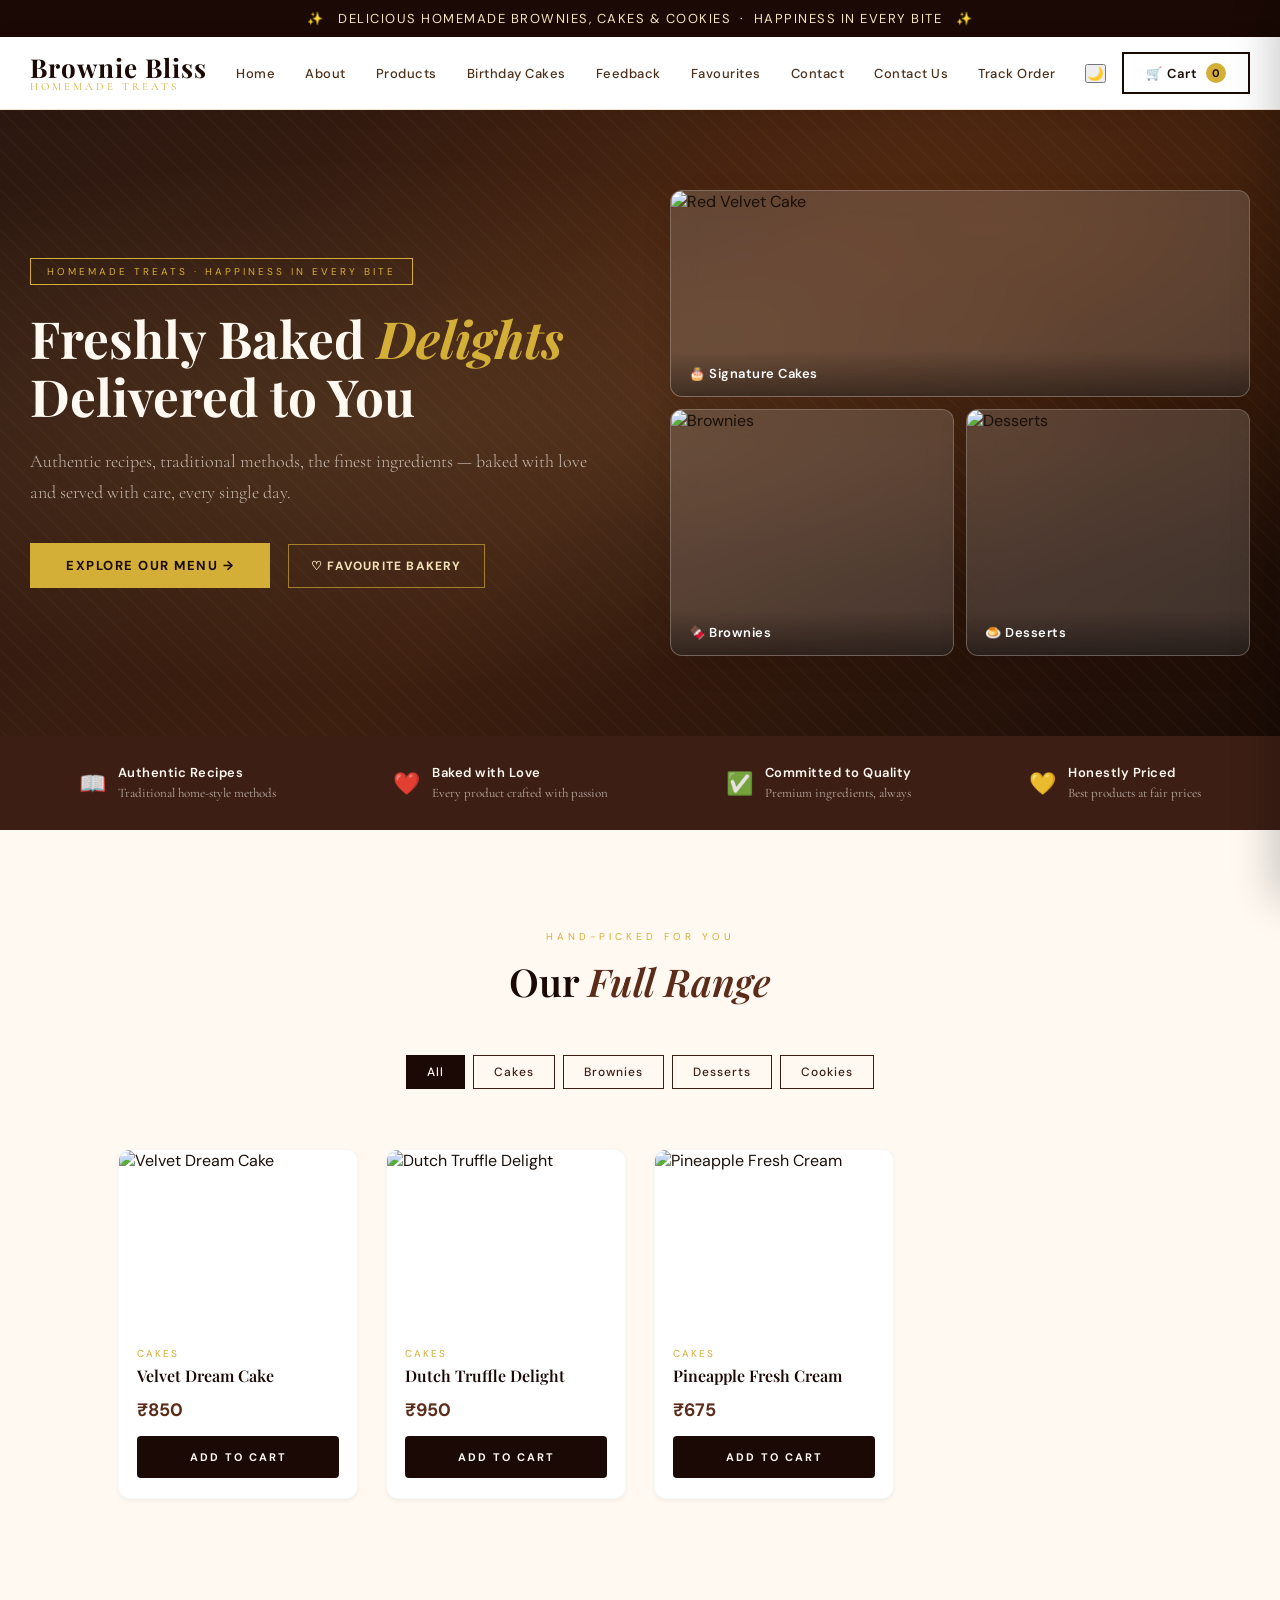
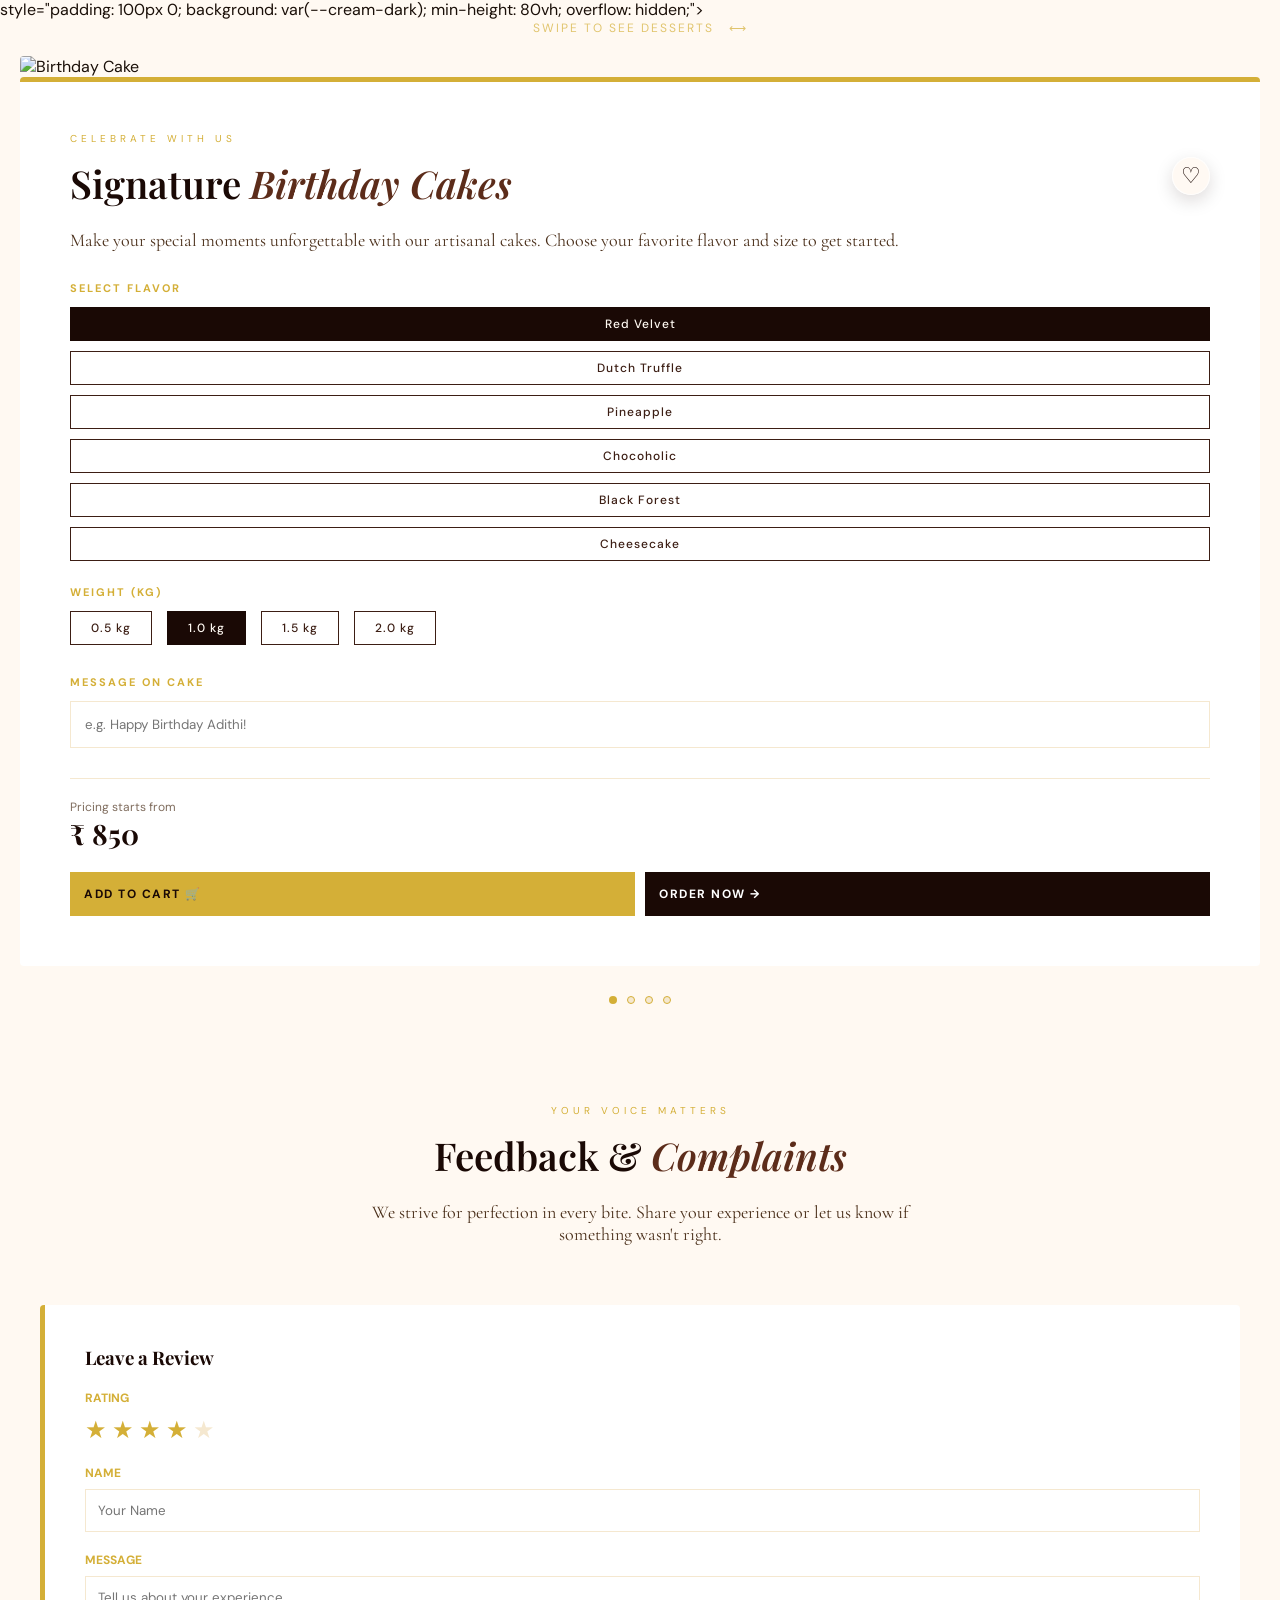
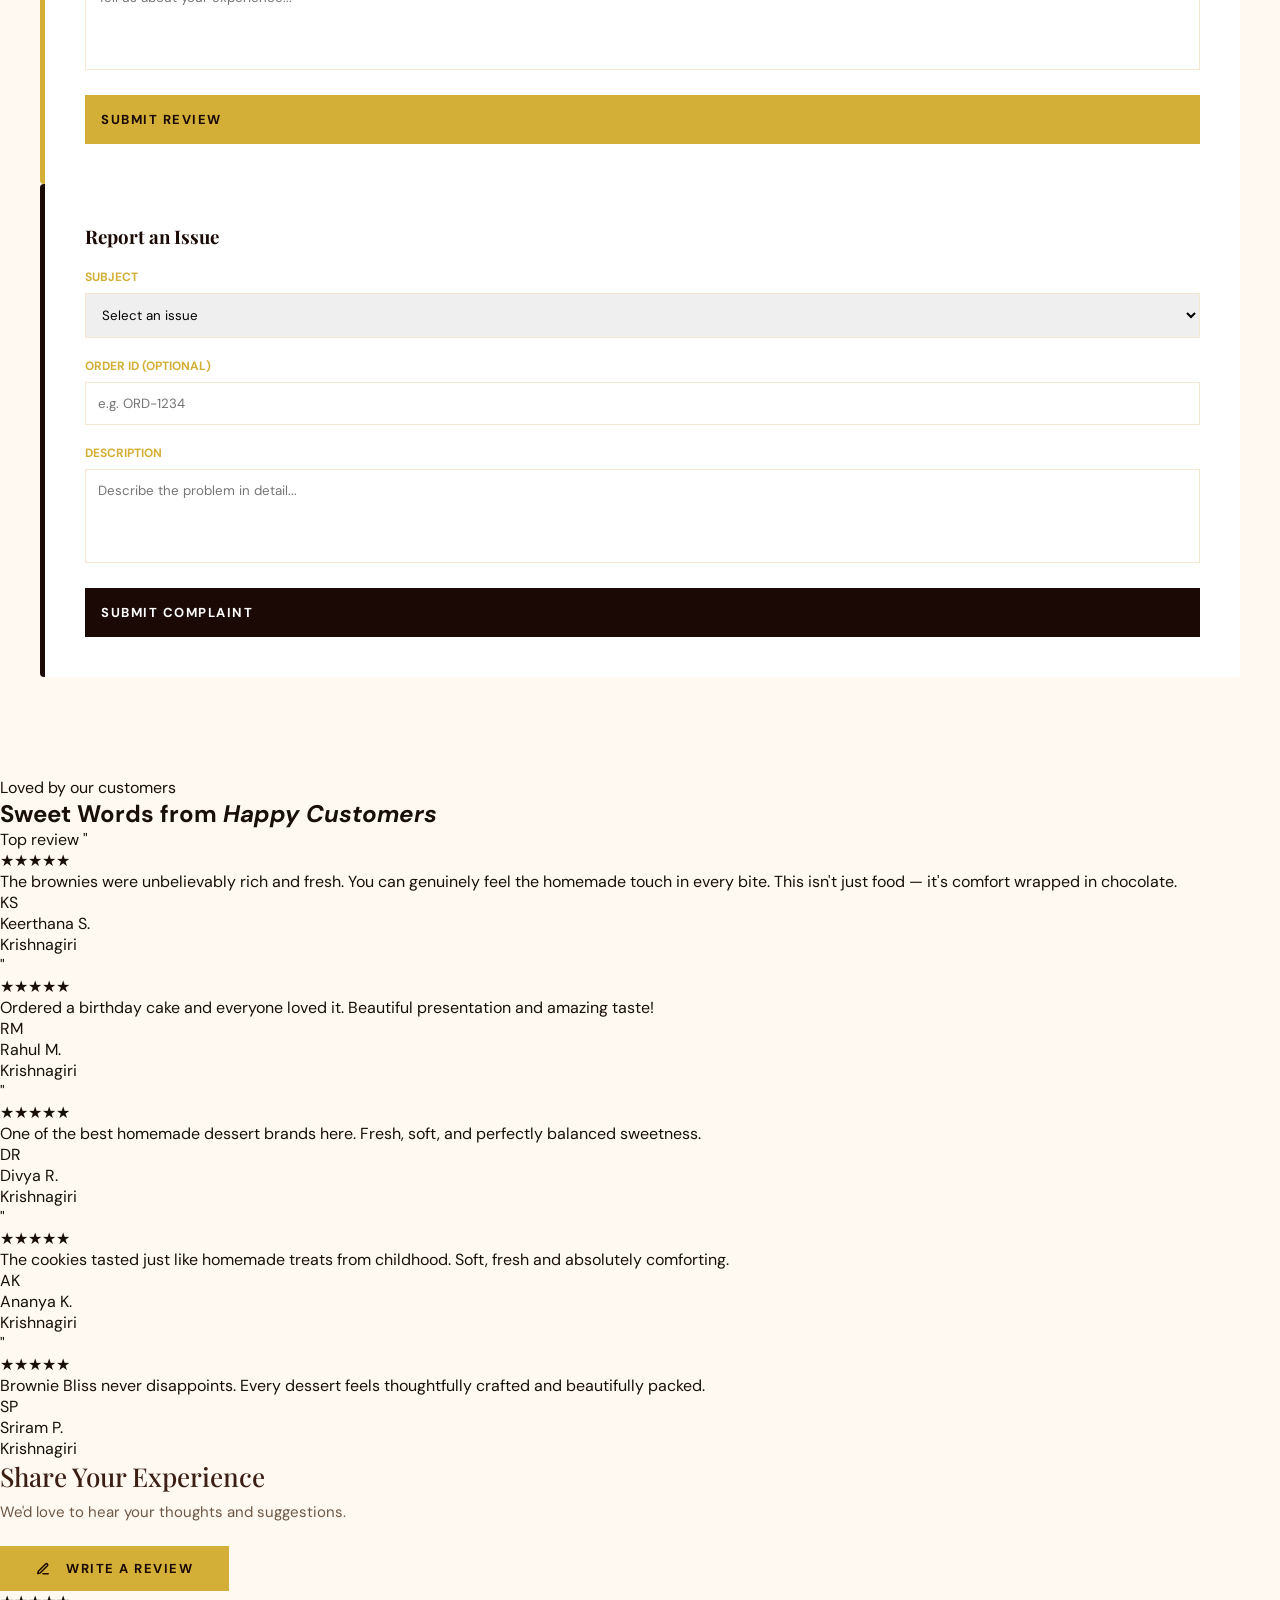
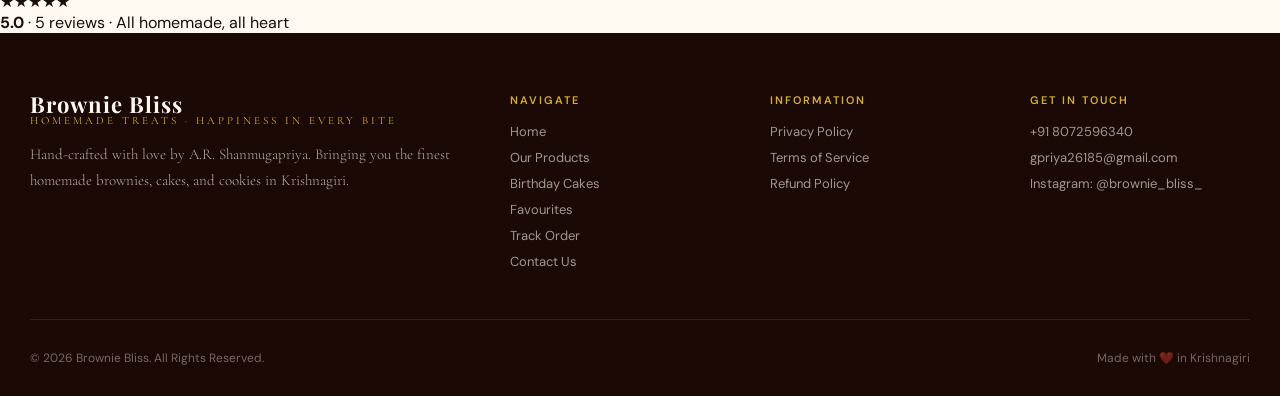
==== commit 3667d202: "Fixed review form and issue form and UX enhancements" ====
--- a/public/index.html
+++ b/public/index.html
@@ -576,10 +576,10 @@
         <!-- Feedback Area -->
         <div style="background: var(--white); padding: 40px; border-radius: 4px; box-shadow: var(--shadow); border-left: 5px solid var(--gold);">
           <h3 style="font-family: 'Playfair Display', serif; margin-bottom: 20px; color: var(--brown-dark);">Leave a Review</h3>
-          <form onsubmit="event.preventDefault(); showToast('Thank you for your feedback! ⭐'); this.reset();">
+          <form onsubmit="event.preventDefault(); const rating = this.querySelector('.star-rating')?.getAttribute('data-rating') || '4'; showToast('Thank you for your ' + rating + '-star feedback! ⭐'); this.reset();">
             <div style="margin-bottom: 20px;">
               <label style="display: block; font-size: 12px; font-weight: 700; color: var(--gold); margin-bottom: 8px; text-transform: uppercase;">Rating</label>
-              <div style="display: flex; gap: 5px; font-size: 24px; color: var(--gold); cursor: pointer;">
+              <div class="star-rating" data-rating="4" data-inactive-color="var(--cream-dark)" style="display: flex; gap: 5px; font-size: 24px; color: var(--gold); cursor: pointer;">
                 <span>★</span><span>★</span><span>★</span><span>★</span><span style="color: var(--cream-dark);">★</span>
               </div>
             </div>
@@ -597,19 +597,6 @@
           </form>
         </div>
 
-        <div
-          style="display: flex; justify-content: space-between; align-items: center; padding-top: 20px; border-top: 1px solid var(--cream-dark);">
-          <div>
-            <span style="display: block; font-size: 12px; color: var(--text-mid); opacity: 0.7;">Pricing
-              starts
-              from</span>
-            <span id="cakePrice"
-              style="font-family: 'Playfair Display', serif; font-size: 28px; font-weight: 700; color: var(--brown-dark);">₹
-              850</span>
-          </div>
-          <button class="hero-cta" style="padding: 16px 40px;" onclick="addBirthdayToCart()">
-            Add to Cart
-          </button>
         <!-- Complaint Area -->
         <div style="background: var(--white); padding: 40px; border-radius: 4px; box-shadow: var(--shadow); border-left: 5px solid var(--brown-dark);">
           <h3 style="font-family: 'Playfair Display', serif; margin-bottom: 20px; color: var(--brown-dark);">Report an Issue</h3>
@@ -626,7 +613,7 @@
             </div>
             <div style="margin-bottom: 20px;">
               <label style="display: block; font-size: 12px; font-weight: 700; color: var(--gold); margin-bottom: 8px; text-transform: uppercase;">Order ID (Optional)</label>
-              <input type="text" placeholder="BB-YYYYMMDD-XXXX"
+              <input type="text" placeholder="e.g. ORD-1234"
                 style="width: 100%; padding: 12px; border: 1px solid var(--cream-dark); outline: none; font-family: 'DM Sans', sans-serif;">
             </div>
             <div style="margin-bottom: 20px;">
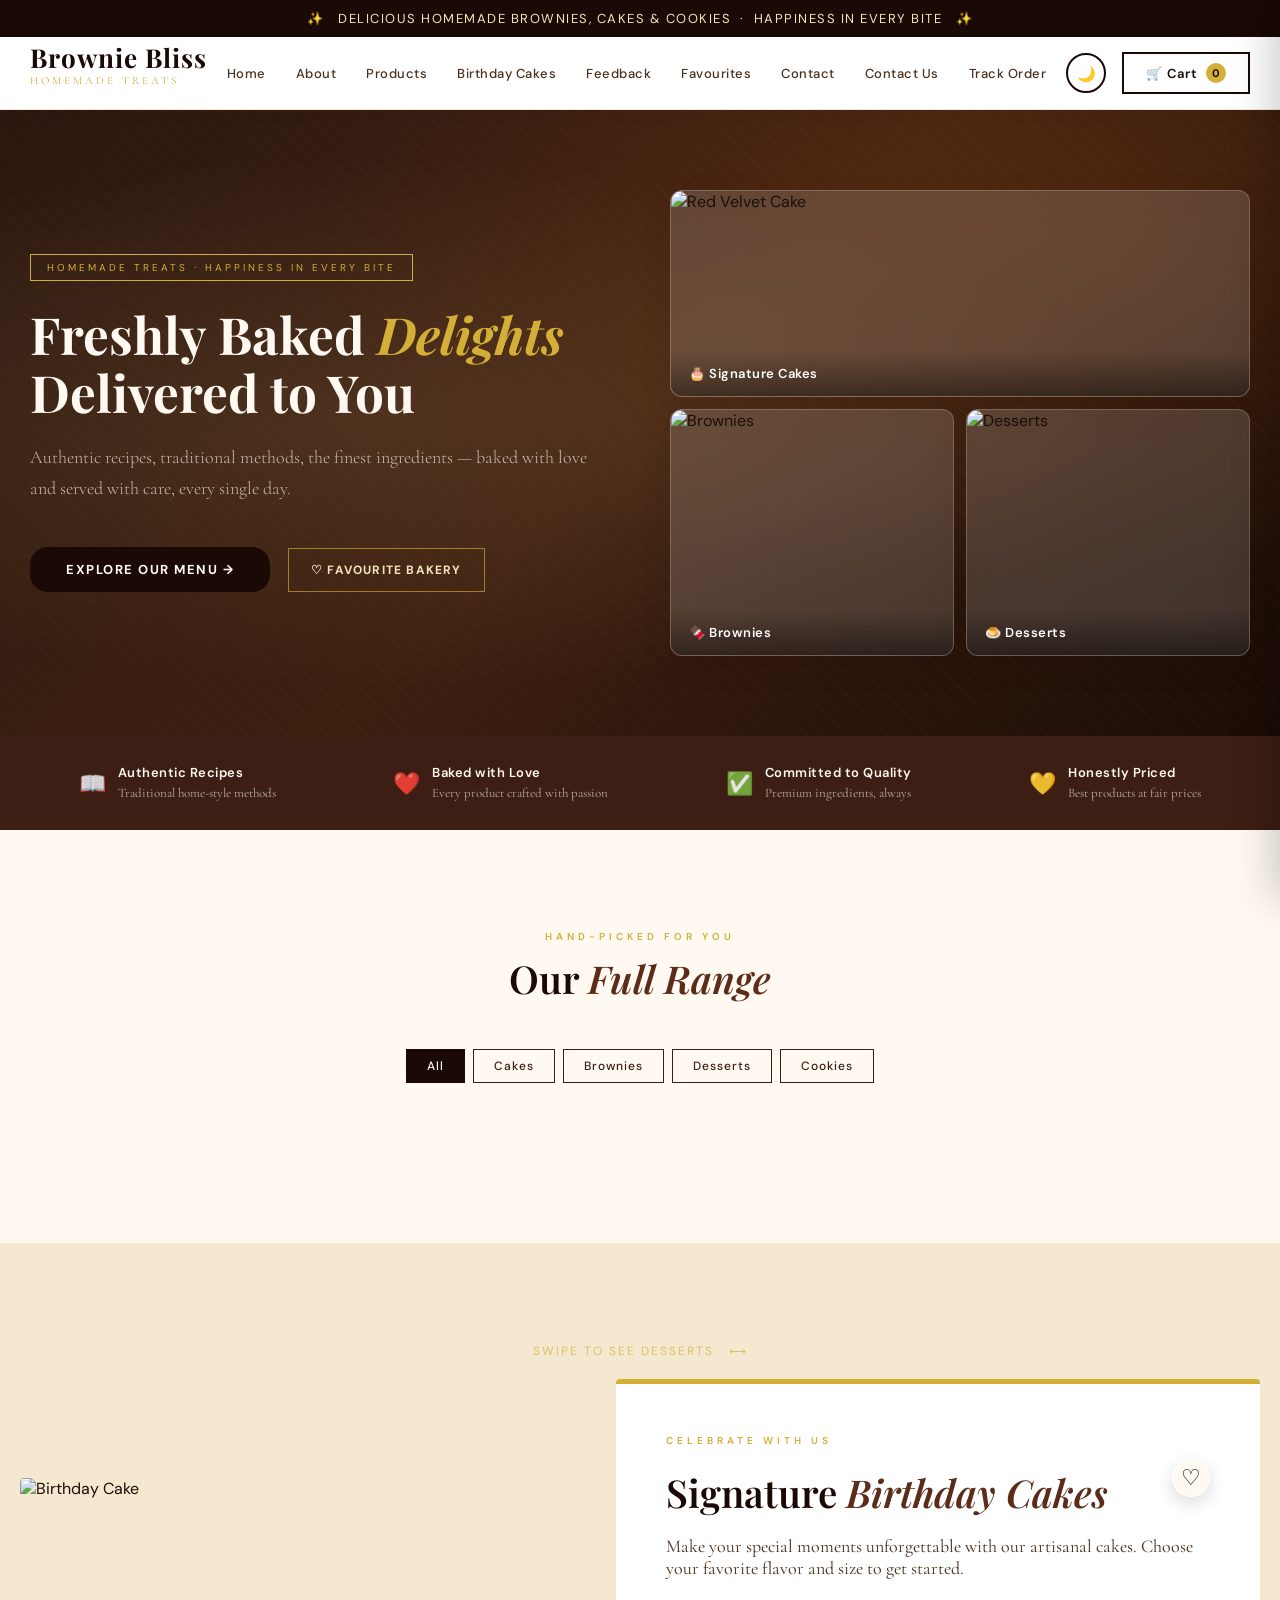
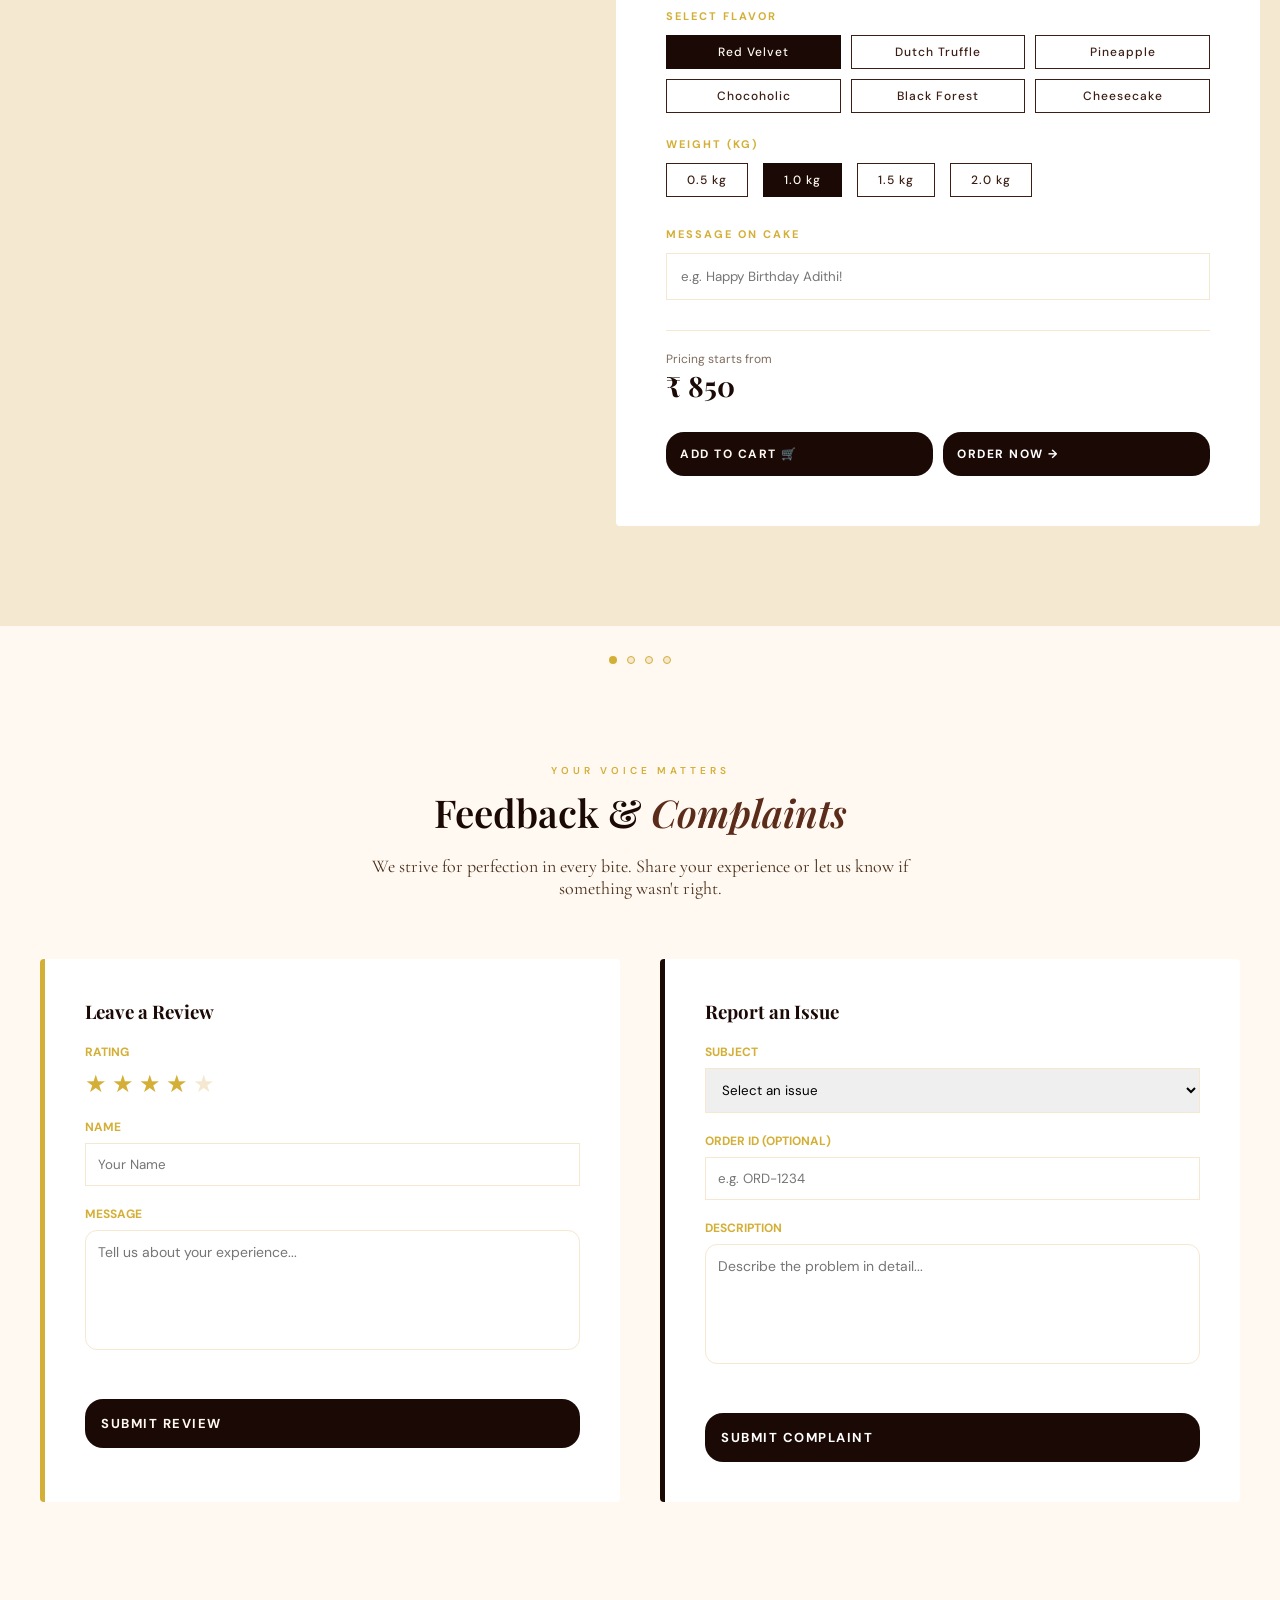
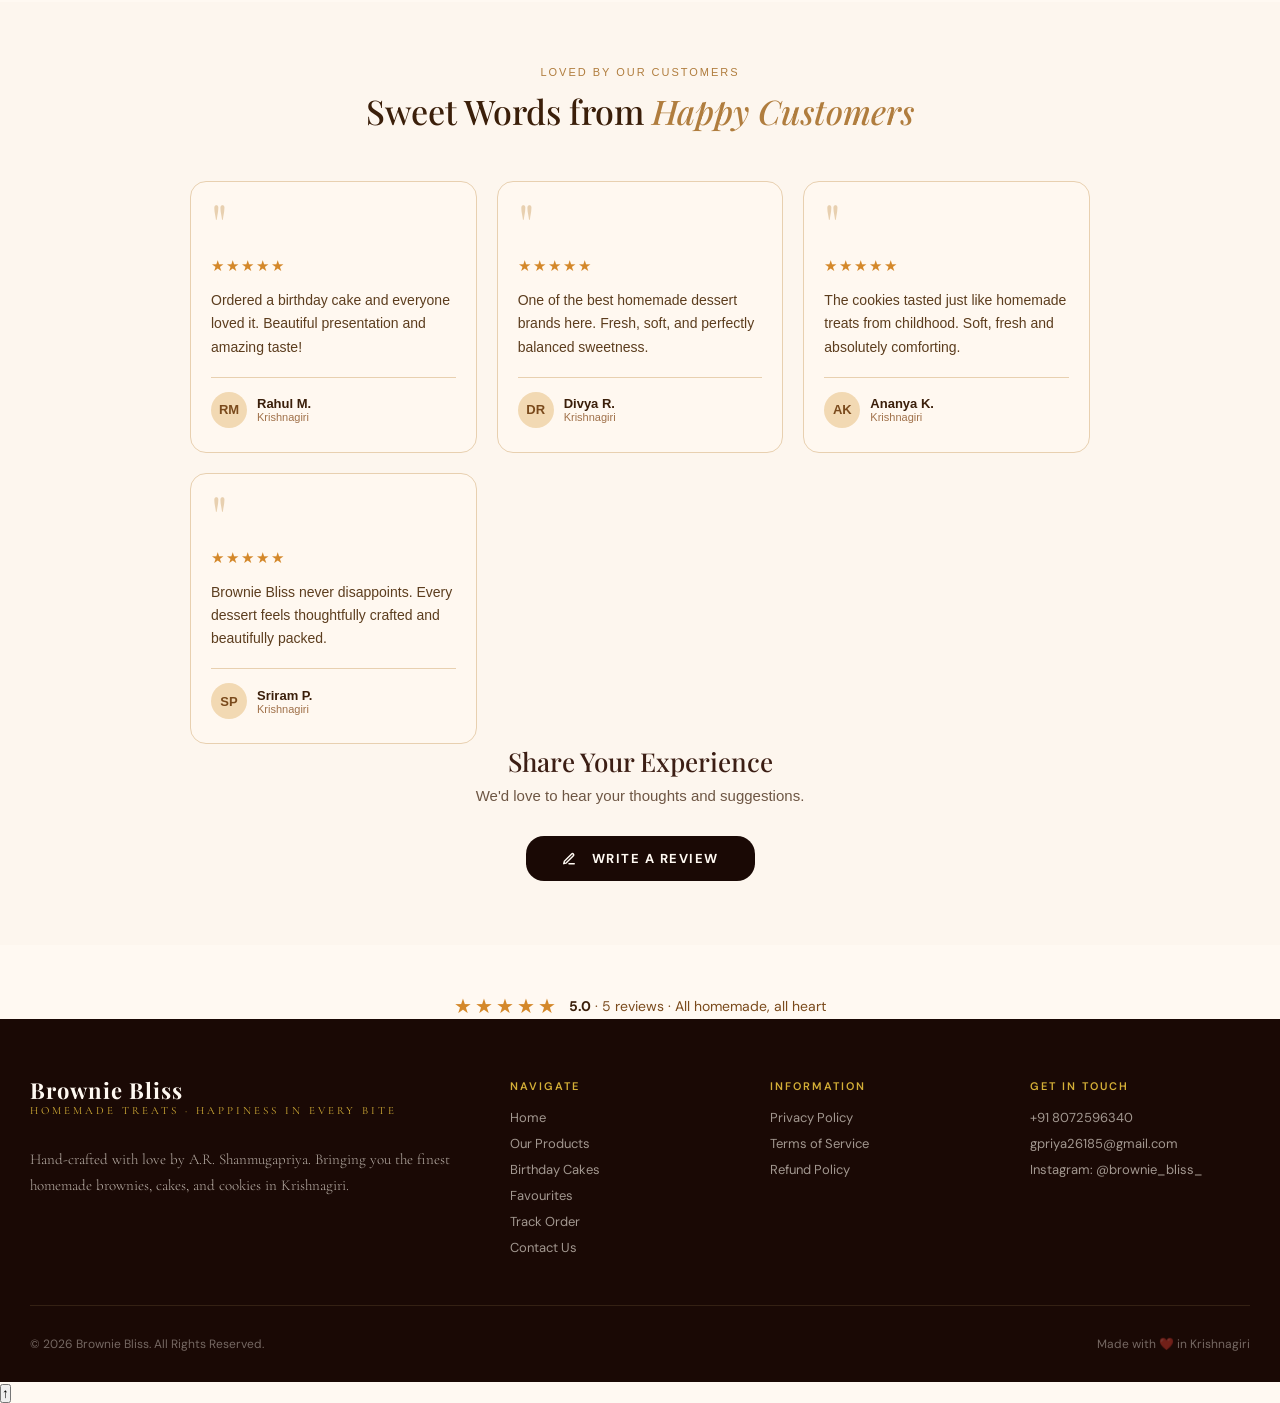
==== commit 6424ccea: "Merge pull request #525 from Sthitips/feature/fix-ui-issues Fixed ui issues throught the home page" ====
--- a/public/index.html
+++ b/public/index.html
@@ -10,14 +10,14 @@
     href="https://fonts.googleapis.com/css2?family=Playfair+Display:ital,wght@0,400;0,600;0,700;1,400&family=Cormorant+Garamond:wght@300;400;500&family=DM+Sans:wght@300;400;500&display=swap"
     rel="stylesheet">
   <link rel="stylesheet" href="style.css">
-  
+
   <!-- Theme init: sets dark class synchronously before first paint (no flash) -->
   <script>
     (function () {
       try {
         var t = localStorage.getItem('bb_theme') || 'light';
         if (t === 'dark') document.documentElement.classList.add('dark');
-      } catch (_) {}
+      } catch (_) { }
     })();
   </script>
 </head>
@@ -41,17 +41,18 @@
         <a href="products.html">Products</a>
         <a href="index.html#birthday">Birthday Cakes</a>
         <a href="#feedback">Feedback</a>
-        <a href="favourites.html">Favourites <span class="nav-count" data-favourites-count style="display:none">0</span></a>
+        <a href="favourites.html">Favourites <span class="nav-count" data-favourites-count
+            style="display:none">0</span></a>
         <a href="index.html#contact">Contact</a>
         <a href="contact.html">Contact Us</a>
         <a href="track.html">Track Order</a>
       </nav>
       <button class="menu-toggle" onclick="toggleMenu()">
-  ☰
-</button>
+        ☰
+      </button>
       <div class="header-actions">
-        <button id="themeToggleBtn" class="theme-toggle-btn" onclick="toggleTheme()"
-          aria-label="Toggle dark mode" title="Toggle dark mode">
+        <button id="themeToggleBtn" class="theme-toggle-btn" onclick="toggleTheme()" aria-label="Toggle dark mode"
+          title="Toggle dark mode">
           <span id="themeIcon">🌙</span>
         </button>
         <button class="cart-btn" onclick="openCart()">
@@ -61,153 +62,142 @@
       </div>
     </div>
   </header>
-<div class="mobile-menu" id="mobileMenu">
-  <a href="index.html#home">Home</a>
-  <a href="products.html">Products</a>
-  <a href="index.html#birthday">Birthday Cakes</a>
-  <a href="index.html#contact">Contact</a>
-  <a href="track.html">Track Order</a>
-</div>
-<!-- HERO -->
-<section class="hero">
-  <div class="hero-bg"></div>
-  <div class="hero-pattern"></div>
-
-  <div class="hero-content">
-
-    <div class="hero-text" data-aos="fade-right">
-
-      <span class="hero-badge">
-        Homemade Treats · Happiness in every bite
-      </span>
-
-      <h1 class="hero-title">
-        Freshly Baked <em>Delights</em><br>
-        Delivered to You
-      </h1>
-
-      <p class="hero-desc">
-        Authentic recipes, traditional methods, the finest ingredients —
-        baked with love and served with care, every single day.
-      </p>
-
-      <a href="#products" class="hero-cta" style="text-decoration: none;">
-        Explore Our Menu &rarr;
-      </a>
-
-      <button
-        class="hero-favourite-btn"
-        type="button"
-        data-fav-type="bakeries"
-        data-fav-id="brownie-bliss"
-        aria-pressed="false"
-        onclick="toggleBakeryFavourite()">
-
-        &#9825; Favourite Bakery
-
-      </button>
-
-    </div>
-
-    <div class="hero-visual" data-aos="fade-left">
-
-      <div class="hero-card">
-
-        <img
-          src="https://theobroma.in/cdn/shop/files/redvelvet-theo.jpg?v=1701321860"
-          alt="Red Velvet Cake">
-
-        <div class="hero-card-label">
-          🎂 Signature Cakes
-        </div>
-
-      </div>
-
-      <div class="hero-card">
-
-        <img
-          src="https://theobroma.in/cdn/shop/files/OverloadBrownie_400x400.jpg?v=1711183338"
-          alt="Brownies">
-
-        <div class="hero-card-label">
-          🍫 Brownies
-        </div>
-
-      </div>
-
-      <div class="hero-card">
-
-        <img
-          src="https://theobroma.in/cdn/shop/files/Delicacies-04.jpg?v=1681320427"
-          alt="Desserts">
-
-        <div class="hero-card-label">
-          🍮 Desserts
-        </div>
-
-      </div>
-
-    </div>
-
+  <div class="mobile-menu" id="mobileMenu">
+    <a href="index.html#home">Home</a>
+    <a href="products.html">Products</a>
+    <a href="index.html#birthday">Birthday Cakes</a>
+    <a href="index.html#contact">Contact</a>
+    <a href="track.html">Track Order</a>
   </div>
-</section>
+  <!-- HERO -->
+  <section class="hero">
+    <div class="hero-bg"></div>
+    <div class="hero-pattern"></div>
+
+    <div class="hero-content">
+
+      <div class="hero-text" data-aos="fade-right">
+
+        <span class="hero-badge">
+          Homemade Treats · Happiness in every bite
+        </span>
+
+        <h1 class="hero-title">
+          Freshly Baked <em>Delights</em><br>
+          Delivered to You
+        </h1>
+
+        <p class="hero-desc">
+          Authentic recipes, traditional methods, the finest ingredients —
+          baked with love and served with care, every single day.
+        </p>
+
+        <a href="#products" class="hero-cta" style="text-decoration: none;">
+          Explore Our Menu &rarr;
+        </a>
+
+        <button class="hero-favourite-btn" type="button" data-fav-type="bakeries" data-fav-id="brownie-bliss"
+          aria-pressed="false" onclick="toggleBakeryFavourite()">
+
+          &#9825; Favourite Bakery
+
+        </button>
+
+      </div>
+
+      <div class="hero-visual" data-aos="fade-left">
+
+        <div class="hero-card">
+
+          <img src="https://theobroma.in/cdn/shop/files/redvelvet-theo.jpg?v=1701321860" alt="Red Velvet Cake">
+
+          <div class="hero-card-label">
+            🎂 Signature Cakes
+          </div>
+
+        </div>
+
+        <div class="hero-card">
+
+          <img src="https://theobroma.in/cdn/shop/files/OverloadBrownie_400x400.jpg?v=1711183338" alt="Brownies">
+
+          <div class="hero-card-label">
+            🍫 Brownies
+          </div>
+
+        </div>
+
+        <div class="hero-card">
+
+          <img src="https://theobroma.in/cdn/shop/files/Delicacies-04.jpg?v=1681320427" alt="Desserts">
+
+          <div class="hero-card-label">
+            🍮 Desserts
+          </div>
+
+        </div>
+
+      </div>
+
+    </div>
+  </section>
   <!-- VALUES STRIP -->
-<div class="values-strip" id="about">
-
-  <div class="values-inner" data-aos="fade-up">
-
-    <div class="value-item">
-      <span class="value-icon">📖</span>
-
-      <div class="value-text">
-        <strong>Authentic Recipes</strong>
-        <span>Traditional home-style methods</span>
-      </div>
-    </div>
-
-    <div class="value-item">
-      <span class="value-icon">❤️</span>
-
-      <div class="value-text">
-        <strong>Baked with Love</strong>
-        <span>Every product crafted with passion</span>
-      </div>
-    </div>
-
-    <div class="value-item">
-      <span class="value-icon">✅</span>
-
-      <div class="value-text">
-        <strong>Committed to Quality</strong>
-        <span>Premium ingredients, always</span>
-      </div>
-    </div>
-
-    <div class="value-item">
-      <span class="value-icon">💛</span>
-
-      <div class="value-text">
-        <strong>Honestly Priced</strong>
-        <span>Best products at fair prices</span>
-      </div>
-    </div>
-
+  <div class="values-strip" id="about">
+
+    <div class="values-inner" data-aos="fade-up">
+
+      <div class="value-item">
+        <span class="value-icon">📖</span>
+
+        <div class="value-text">
+          <strong>Authentic Recipes</strong>
+          <span>Traditional home-style methods</span>
+        </div>
+      </div>
+
+      <div class="value-item">
+        <span class="value-icon">❤️</span>
+
+        <div class="value-text">
+          <strong>Baked with Love</strong>
+          <span>Every product crafted with passion</span>
+        </div>
+      </div>
+
+      <div class="value-item">
+        <span class="value-icon">✅</span>
+
+        <div class="value-text">
+          <strong>Committed to Quality</strong>
+          <span>Premium ingredients, always</span>
+        </div>
+      </div>
+
+      <div class="value-item">
+        <span class="value-icon">💛</span>
+
+        <div class="value-text">
+          <strong>Honestly Priced</strong>
+          <span>Best products at fair prices</span>
+        </div>
+      </div>
+
+    </div>
   </div>
-</div>
   <!-- PRODUCTS SECTION -->
   <section class="products-section" id="products" style="padding: 100px 30px; background: var(--cream);">
     <div class="products-inner">
       <div class="section-header" data-aos="fade-up">
 
-  <span class="section-label">
-    Hand-picked for you
-  </span>
-
-  <h2 class="section-title">
-    Our <em>Full Range</em>
-  </h2>
-
-</div>
+        <span class="section-label">
+          Hand-picked for you
+        </span>
+
+        <h2 class="section-title">
+          Our <em>Full Range</em>
+        </h2>
+
+      </div>
 
       <div class="filter-tabs" style="margin-bottom: 60px;">
         <button class="filter-tab active" onclick="filterProducts('all', this)">All</button>
@@ -222,341 +212,371 @@
   </section>
 
   <!-- BIRTHDAY & DESSERT SLIDER SECTION -->
-  <section class="birthday-section" data-aos="fade-up"></section>
-    style="padding: 100px 0; background: var(--cream-dark); min-height: 80vh; overflow: hidden;">
-    
-    <!-- Slider Hint -->
-    <div style="text-align: center; margin-bottom: 20px; font-size: 12px; color: var(--gold); letter-spacing: 2px; text-transform: uppercase; opacity: 0.7;">
-      Swipe to see Desserts &nbsp; ⟷
-    </div>
-
-    <div class="birthday-slider" style="display: flex; overflow-x: auto; scroll-snap-type: x mandatory; -webkit-overflow-scrolling: touch; scroll-behavior: smooth;">
-      
-      <!-- SLIDE 1: BIRTHDAY CAKES -->
-      <div class="bday-slide" style="flex: 0 0 100%; padding: 0 20px; box-sizing: border-box;"; scroll-snap-align: start; padding: 0 30px;">
-        <div class="birthday-grid">
-          <div class="birthday-visual">
-            <img id="birthdayCakeImg" src="https://theobroma.in/cdn/shop/files/redvelvet-theo.jpg?v=1701321860"
-              alt="Birthday Cake"
-              style="width: 100%; height: clamp(250px, 50vw, 550px); object-fit: cover; border-radius: 4px; box-shadow: var(--shadow);">
-          </div>
-          <div class="birthday-card"
-            style="background: var(--white); padding: clamp(20px, 4vw, 50px); border-radius: 4px; box-shadow: var(--shadow); border-top: 5px solid var(--gold);">
-            <span class="section-label">Celebrate with Us</span>
-            <div class="birthday-title-row">
-              <h2 class="section-title" style="margin-bottom: 20px;">Signature <em>Birthday Cakes</em></h2>
-              <button id="birthdayFavoriteBtn" class="favorite-btn favorite-btn-inline" type="button"
-                aria-label="Toggle birthday cake favourite" aria-pressed="false" onclick="toggleBirthdayFavourite()">&#9825;</button>
-            </div>
-            <p
-              style="margin-bottom: 30px; color: var(--text-mid); font-family: 'Cormorant Garamond', serif; font-size: 18px;">
-              Make your special moments unforgettable with our artisanal cakes. Choose your favorite flavor and
-              size to get
-              started.
-            </p>
-    
-            <div style="margin-bottom: 24px;">
-              <label
-                style="display: block; font-size: 11px; letter-spacing: 2px; text-transform: uppercase; color: var(--gold); margin-bottom: 12px; font-weight: 700;">Select
-                Flavor</label>
-              <div style="display: grid; gap: 10px;" class="responsive-grid">
-      <button class="filter-tab flavor-btn active" onclick="updateBirthdayCake('Red Velvet')">
-        Red Velvet
-      </button>
-    
-      <button class="filter-tab flavor-btn" onclick="updateBirthdayCake('Dutch Truffle')">
-        Dutch Truffle
-      </button>
-    
-      <button class="filter-tab flavor-btn" onclick="updateBirthdayCake('Pineapple')">
-        Pineapple
-      </button>
-    
-      <button class="filter-tab flavor-btn" onclick="updateBirthdayCake('Chocoholic')">
-        Chocoholic
-      </button>
-    
-      <button class="filter-tab flavor-btn" onclick="updateBirthdayCake('Black Forest')">
-        Black Forest
-      </button>
-    
-      <button class="filter-tab flavor-btn" onclick="updateBirthdayCake('Cheesecake')">
-        Cheesecake
-      </button>
-    </div>
-            </div>
-    
-            <div style="margin-bottom: 30px;">
-              <label
-                style="display: block; font-size: 11px; letter-spacing: 2px; text-transform: uppercase; color: var(--gold); margin-bottom: 12px; font-weight: 700;">Weight
-                (kg)</label>
-              <div style="display: flex; flex-wrap: wrap; gap: 15px;">
-                <button class="filter-tab" onclick="setCakeWeight('0.5')">0.5 kg</button>
-                <button class="filter-tab active" onclick="setCakeWeight('1.0')">1.0 kg</button>
-                <button class="filter-tab" onclick="setCakeWeight('1.5')">1.5 kg</button>
-                <button class="filter-tab" onclick="setCakeWeight('2.0')">2.0 kg</button>
+  <section class="birthday-section" data-aos="fade-up"
+  style="padding: 100px 0; background: var(--cream-dark); min-height: 80vh; overflow: hidden;">
+
+  <!-- Slider Hint -->
+  <div
+    style="text-align: center; margin-bottom: 20px; font-size: 12px; color: var(--gold); letter-spacing: 2px; text-transform: uppercase; opacity: 0.7;">
+    Swipe to see Desserts &nbsp; ⟷
+  </div>
+
+  <div class="birthday-slider"
+    style="display: flex; overflow-x: auto; scroll-snap-type: x mandatory; -webkit-overflow-scrolling: touch; scroll-behavior: smooth;">
+
+    <!-- SLIDE 1: BIRTHDAY CAKES -->
+    <div class="bday-slide" style="flex: 0 0 100%; padding: 0 20px; box-sizing: border-box;" ; scroll-snap-align: start;
+      padding: 0 30px;">
+      <div class="birthday-grid">
+        <div class="birthday-visual">
+          <img id="birthdayCakeImg" src="https://theobroma.in/cdn/shop/files/redvelvet-theo.jpg?v=1701321860"
+            alt="Birthday Cake"
+            style="width: 100%; height: clamp(250px, 50vw, 550px); object-fit: cover; border-radius: 4px; box-shadow: var(--shadow);">
+        </div>
+        <div class="birthday-card"
+          style="background: var(--white); padding: clamp(20px, 4vw, 50px); border-radius: 4px; box-shadow: var(--shadow); border-top: 5px solid var(--gold);">
+          <span class="section-label">Celebrate with Us</span>
+          <div class="birthday-title-row">
+            <h2 class="section-title" style="margin-bottom: 20px;">Signature <em>Birthday Cakes</em></h2>
+            <button id="birthdayFavoriteBtn" class="favorite-btn favorite-btn-inline" type="button"
+              aria-label="Toggle birthday cake favourite" aria-pressed="false"
+              onclick="toggleBirthdayFavourite()">&#9825;</button>
+          </div>
+          <p
+            style="margin-bottom: 30px; color: var(--text-mid); font-family: 'Cormorant Garamond', serif; font-size: 18px;">
+            Make your special moments unforgettable with our artisanal cakes. Choose your favorite flavor and
+            size to get
+            started.
+          </p>
+
+          <div style="margin-bottom: 24px;">
+            <label
+              style="display: block; font-size: 11px; letter-spacing: 2px; text-transform: uppercase; color: var(--gold); margin-bottom: 12px; font-weight: 700;">Select
+              Flavor</label>
+            <div style="display: grid; gap: 10px;" class="responsive-grid">
+              <button class="filter-tab flavor-btn active" onclick="updateBirthdayCake('Red Velvet')">
+                Red Velvet
+              </button>
+
+              <button class="filter-tab flavor-btn" onclick="updateBirthdayCake('Dutch Truffle')">
+                Dutch Truffle
+              </button>
+
+              <button class="filter-tab flavor-btn" onclick="updateBirthdayCake('Pineapple')">
+                Pineapple
+              </button>
+
+              <button class="filter-tab flavor-btn" onclick="updateBirthdayCake('Chocoholic')">
+                Chocoholic
+              </button>
+
+              <button class="filter-tab flavor-btn" onclick="updateBirthdayCake('Black Forest')">
+                Black Forest
+              </button>
+
+              <button class="filter-tab flavor-btn" onclick="updateBirthdayCake('Cheesecake')">
+                Cheesecake
+              </button>
+            </div>
+          </div>
+
+          <div style="margin-bottom: 30px;">
+            <label
+              style="display: block; font-size: 11px; letter-spacing: 2px; text-transform: uppercase; color: var(--gold); margin-bottom: 12px; font-weight: 700;">Weight
+              (kg)</label>
+            <div style="display: flex; flex-wrap: wrap; gap: 15px;">
+              <button class="filter-tab" onclick="setCakeWeight('0.5')">0.5 kg</button>
+              <button class="filter-tab active" onclick="setCakeWeight('1.0')">1.0 kg</button>
+              <button class="filter-tab" onclick="setCakeWeight('1.5')">1.5 kg</button>
+              <button class="filter-tab" onclick="setCakeWeight('2.0')">2.0 kg</button>
+            </div>
+          </div>
+
+          <div style="margin-bottom: 30px;">
+            <label
+              style="display: block; font-size: 11px; letter-spacing: 2px; text-transform: uppercase; color: var(--gold); margin-bottom: 12px; font-weight: 700;">Message
+              on Cake</label>
+            <input type="text" id="cakeMessage" placeholder="e.g. Happy Birthday Adithi!"
+              style="width: 100%; padding: 14px; border: 1px solid var(--cream-dark); outline: none; font-family: 'DM Sans', sans-serif;">
+          </div>
+
+          <div
+            style="display: flex; flex-direction: column; gap: 10px; padding-top: 20px; border-top: 1px solid var(--cream-dark);">
+            <div style="display: flex; justify-content: space-between; align-items: center; margin-bottom: 10px;">
+              <div>
+                <span style="display: block; font-size: 12px; color: var(--text-mid); opacity: 0.7;">Pricing
+                  starts
+                  from</span>
+                <span id="cakePrice"
+                  style="font-family: 'Playfair Display', serif; font-size: 28px; font-weight: 700; color: var(--brown-dark);">₹
+                  850</span>
               </div>
             </div>
-    
-            <div style="margin-bottom: 30px;">
-              <label
-                style="display: block; font-size: 11px; letter-spacing: 2px; text-transform: uppercase; color: var(--gold); margin-bottom: 12px; font-weight: 700;">Message
-                on Cake</label>
-              <input type="text" id="cakeMessage" placeholder="e.g. Happy Birthday Adithi!"
-                style="width: 100%; padding: 14px; border: 1px solid var(--cream-dark); outline: none; font-family: 'DM Sans', sans-serif;">
-            </div>
-    
-            <div
-              style="display: flex; flex-direction: column; gap: 10px; padding-top: 20px; border-top: 1px solid var(--cream-dark);">
-              <div style="display: flex; justify-content: space-between; align-items: center; margin-bottom: 10px;">
-                <div>
-                  <span style="display: block; font-size: 12px; color: var(--text-mid); opacity: 0.7;">Pricing
-                    starts
-                    from</span>
-                  <span id="cakePrice"
-                    style="font-family: 'Playfair Display', serif; font-size: 28px; font-weight: 700; color: var(--brown-dark);">₹
-                    850</span>
-                </div>
+            <div style="display: grid; grid-template-columns: 1fr 1fr; gap: 10px;">
+              <button class="hero-cta" style="padding: 14px; font-size: 12px;" onclick="addBirthdayToCart()">
+                Add to Cart 🛒
+              </button>
+              <button class="hero-cta"
+                style="padding: 14px; font-size: 12px; background: var(--brown-dark); color: var(--white);"
+                onclick="openCheckout()">
+                Order Now &rarr;
+              </button>
+            </div>
+          </div>
+        </div>
+      </div>
+    </div>
+
+    <!-- SLIDE 2: DESSERTS -->
+    <div class="bday-slide" style="flex: 0 0 100%; padding: 0 20px; box-sizing: border-box;" ; scroll-snap-align: start;
+      padding: 0 30px;">
+      <div class="birthday-grid">
+        <div class="birthday-visual">
+          <img id="dessertImg" src="https://theobroma.in/cdn/shop/files/Delicacies-04.jpg?v=1681320427" alt="Desserts"
+            style="width: 100%; height: clamp(250px, 60vw, 550px); object-fit: cover; border-radius: 4px; box-shadow: var(--shadow);">
+        </div>
+        <div class="birthday-card"
+          style="background: var(--white); padding: 50px; border-radius: 4px; box-shadow: var(--shadow); border-top: 5px solid var(--gold);">
+          <span class="section-label">Sweet Treats</span>
+          <h2 class="section-title" style="margin-bottom: 20px;">Exquisite <em>Desserts</em></h2>
+          <p
+            style="margin-bottom: 30px; color: var(--text-mid); font-family: 'Cormorant Garamond', serif; font-size: 18px;">
+            Indulge in our curated collection of fine desserts. From macarons to cheesecakes, every bite is a
+            celebration of flavor and craftsmanship.
+          </p>
+
+          <div style="margin-bottom: 24px;">
+            <label
+              style="display: block; font-size: 11px; letter-spacing: 2px; text-transform: uppercase; color: var(--gold); margin-bottom: 12px; font-weight: 700;">Select
+              Variety</label>
+            <div class="responsive-grid" style="display: grid; gap: 10px;">
+              <button class="filter-tab active">Macarons</button>
+              <button class="filter-tab">Tarts</button>
+              <button class="filter-tab">Pastries</button>
+              <button class="filter-tab">Cupcakes</button>
+              <button class="filter-tab">Mousse</button>
+              <button class="filter-tab">Donuts</button>
+            </div>
+          </div>
+
+          <div style="margin-bottom: 30px;">
+            <label
+              style="display: block; font-size: 11px; letter-spacing: 2px; text-transform: uppercase; color: var(--gold); margin-bottom: 12px; font-weight: 700;">Box
+              Size</label>
+            <div style="display: flex; flex-wrap: wrap; gap: 15px;">
+              <button class="filter-tab">Box of 2</button>
+              <button class="filter-tab active">Box of 4</button>
+              <button class="filter-tab">Box of 6</button>
+              <button class="filter-tab">Box of 12</button>
+            </div>
+          </div>
+
+          <div style="margin-bottom: 30px;">
+            <label
+              style="display: block; font-size: 11px; letter-spacing: 2px; text-transform: uppercase; color: var(--gold); margin-bottom: 12px; font-weight: 700;">Special
+              Request</label>
+            <input type="text" placeholder="e.g. Less sugar, Eggless"
+              style="width: 100%; padding: 14px; border: 1px solid var(--cream-dark); outline: none; font-family: 'DM Sans', sans-serif;">
+          </div>
+
+          <div
+            style="display: flex; flex-direction: column; gap: 10px; padding-top: 20px; border-top: 1px solid var(--cream-dark);">
+            <div style="display: flex; justify-content: space-between; align-items: center; margin-bottom: 10px;">
+              <div>
+                <span style="display: block; font-size: 12px; color: var(--text-mid); opacity: 0.7;">Pricing
+                  starts
+                  from</span>
+                <span
+                  style="font-family: 'Playfair Display', serif; font-size: 28px; font-weight: 700; color: var(--brown-dark);">₹
+                  350</span>
               </div>
-              <div style="display: grid; grid-template-columns: 1fr 1fr; gap: 10px;">
-                <button class="hero-cta" style="padding: 14px; font-size: 12px;" onclick="addBirthdayToCart()">
-                  Add to Cart 🛒
-                </button>
-                <button class="hero-cta" style="padding: 14px; font-size: 12px; background: var(--brown-dark); color: var(--white);" onclick="openCheckout()">
-                  Order Now &rarr;
-                </button>
+            </div>
+            <div style="display: grid; grid-template-columns: 1fr 1fr; gap: 10px;">
+              <button class="hero-cta" style="padding: 14px; font-size: 12px;" onclick="addDessertToCart()">
+                Add to Cart 🛒
+              </button>
+              <button class="hero-cta"
+                style="padding: 14px; font-size: 12px; background: var(--brown-dark); color: var(--white);"
+                onclick="openCheckout()">
+                Order Now &rarr;
+              </button>
+            </div>
+          </div>
+        </div>
+      </div>
+    </div>
+
+    <!-- SLIDE 3: BROWNIES -->
+    <div class="bday-slide" style="flex: 0 0 100%; padding: 0 20px; box-sizing: border-box;" ; scroll-snap-align: start;
+      padding: 0 30px;">
+      <div class="birthday-grid">
+        <div class="birthday-visual">
+          <img id="brownieImg" src="https://theobroma.in/cdn/shop/files/OverloadBrownie_400x400.jpg?v=1711183338"
+            alt="Brownies"
+            style="width: 100%; height: clamp(250px, 60vw, 550px); object-fit: cover; border-radius: 4px; box-shadow: var(--shadow);">
+        </div>
+        <div class="birthday-card"
+          style="background: var(--white); padding: 50px; border-radius: 4px; box-shadow: var(--shadow); border-top: 5px solid var(--gold);">
+          <span class="section-label">Fudgy Delights</span>
+          <h2 class="section-title" style="margin-bottom: 20px;">Signature <em>Brownies</em></h2>
+          <p
+            style="margin-bottom: 30px; color: var(--text-mid); font-family: 'Cormorant Garamond', serif; font-size: 18px;">
+            Our brownies are legendary. Fudgy, decadent, and made with the finest Belgian chocolate for an unparalleled
+            cocoa experience.
+          </p>
+
+          <div style="margin-bottom: 24px;">
+            <label
+              style="display: block; font-size: 11px; letter-spacing: 2px; text-transform: uppercase; color: var(--gold); margin-bottom: 12px; font-weight: 700;">Select
+              Flavor</label>
+            <div class="responsive-grid" style="display: grid; gap: 10px;">
+              <button class="filter-tab active">Walnut</button>
+              <button class="filter-tab">Overload</button>
+              <button class="filter-tab">Nutella</button>
+              <button class="filter-tab">Red Velvet</button>
+              <button class="filter-tab">Cookie</button>
+              <button class="filter-tab">Assorted</button>
+            </div>
+          </div>
+
+          <div style="margin-bottom: 30px;">
+            <label
+              style="display: block; font-size: 11px; letter-spacing: 2px; text-transform: uppercase; color: var(--gold); margin-bottom: 12px; font-weight: 700;">Pack
+              Size</label>
+            <div style="display: flex; flex-wrap: wrap; gap: 15px;">
+              <button class="filter-tab">Pack of 1</button>
+              <button class="filter-tab active">Pack of 4</button>
+              <button class="filter-tab">Pack of 6</button>
+              <button class="filter-tab">Pack of 12</button>
+            </div>
+          </div>
+
+          <div style="margin-bottom: 30px;">
+            <label
+              style="display: block; font-size: 11px; letter-spacing: 2px; text-transform: uppercase; color: var(--gold); margin-bottom: 12px; font-weight: 700;">Gift
+              Wrap</label>
+            <div style="display: flex; flex-wrap: wrap; gap: 15px;">
+              <button class="filter-tab active">Standard</button>
+              <button class="filter-tab">Premium Gold</button>
+            </div>
+          </div>
+
+          <div
+            style="display: flex; flex-direction: column; gap: 10px; padding-top: 20px; border-top: 1px solid var(--cream-dark);">
+            <div style="display: flex; justify-content: space-between; align-items: center; margin-bottom: 10px;">
+              <div>
+                <span style="display: block; font-size: 12px; color: var(--text-mid); opacity: 0.7;">Pricing
+                  starts
+                  from</span>
+                <span
+                  style="font-family: 'Playfair Display', serif; font-size: 28px; font-weight: 700; color: var(--brown-dark);">₹
+                  250</span>
               </div>
             </div>
-          </div>
-        </div>
-      </div>
-
-      <!-- SLIDE 2: DESSERTS -->
-      <div class="bday-slide" style="flex: 0 0 100%; padding: 0 20px; box-sizing: border-box;"; scroll-snap-align: start; padding: 0 30px;">
-        <div class="birthday-grid">
-          <div class="birthday-visual">
-            <img id="dessertImg" src="https://theobroma.in/cdn/shop/files/Delicacies-04.jpg?v=1681320427"
-              alt="Desserts"
-              style="width: 100%; height: clamp(250px, 60vw, 550px); object-fit: cover; border-radius: 4px; box-shadow: var(--shadow);">
-          </div>
-          <div class="birthday-card"
-            style="background: var(--white); padding: 50px; border-radius: 4px; box-shadow: var(--shadow); border-top: 5px solid var(--gold);">
-            <span class="section-label">Sweet Treats</span>
-            <h2 class="section-title" style="margin-bottom: 20px;">Exquisite <em>Desserts</em></h2>
-            <p
-              style="margin-bottom: 30px; color: var(--text-mid); font-family: 'Cormorant Garamond', serif; font-size: 18px;">
-              Indulge in our curated collection of fine desserts. From macarons to cheesecakes, every bite is a celebration of flavor and craftsmanship.
-            </p>
-    
-            <div style="margin-bottom: 24px;">
-              <label
-                style="display: block; font-size: 11px; letter-spacing: 2px; text-transform: uppercase; color: var(--gold); margin-bottom: 12px; font-weight: 700;">Select
-                Variety</label>
-              <div class="responsive-grid" style="display: grid; gap: 10px;">
-                <button class="filter-tab active">Macarons</button>
-                <button class="filter-tab">Tarts</button>
-                <button class="filter-tab">Pastries</button>
-                <button class="filter-tab">Cupcakes</button>
-                <button class="filter-tab">Mousse</button>
-                <button class="filter-tab">Donuts</button>
+            <div style="display: grid; grid-template-columns: 1fr 1fr; gap: 10px;">
+              <button class="hero-cta" style="padding: 14px; font-size: 12px;" onclick="addBrownieToCart()">
+                Add to Cart 🛒
+              </button>
+              <button class="hero-cta"
+                style="padding: 14px; font-size: 12px; background: var(--brown-dark); color: var(--white);"
+                onclick="openCheckout()">
+                Order Now &rarr;
+              </button>
+            </div>
+          </div>
+        </div>
+      </div>
+    </div>
+
+    <!-- SLIDE 4: COOKIES -->
+    <div class="bday-slide" style="flex: 0 0 100%; padding: 0 20px; box-sizing: border-box;" ; scroll-snap-align: start;
+      padding: 0 30px;">
+      <div
+        style="max-width: 1300px; margin: 0 auto; display: grid; grid-template-columns: repeat(auto-fit, minmax(300px, 1fr)); gap: 60px; align-items: center;">
+        <div class="birthday-visual">
+          <img id="cookieImg"
+            src="https://www.shugarysweets.com/wp-content/uploads/2020/05/chocolate-chip-cookies-recipe.jpg"
+            alt="Cookies"
+            style="width: 100%; height: clamp(250px, 60vw, 550px); object-fit: cover; border-radius: 4px; box-shadow: var(--shadow);">
+        </div>
+        <div class="birthday-card"
+          style="background: var(--white); padding: 50px; border-radius: 4px; box-shadow: var(--shadow); border-top: 5px solid var(--gold);">
+          <span class="section-label">Freshly Baked</span>
+          <h2 class="section-title" style="margin-bottom: 20px;">Gourmet <em>Cookies</em></h2>
+          <p
+            style="margin-bottom: 30px; color: var(--text-mid); font-family: 'Cormorant Garamond', serif; font-size: 18px;">
+            Golden, crispy on the edges, and chewy in the middle. Our cookies are packed with premium chocolate chips
+            and baked to perfection.
+          </p>
+
+          <div style="margin-bottom: 24px;">
+            <label
+              style="display: block; font-size: 11px; letter-spacing: 2px; text-transform: uppercase; color: var(--gold); margin-bottom: 12px; font-weight: 700;">Select
+              Variety</label>
+            <div style="display: grid; grid-template-columns: repeat(auto-fit, minmax(120px, 1fr)); gap: 10px;">
+              <button class="filter-tab active">Choco Chip</button>
+              <button class="filter-tab">Double Choco</button>
+              <button class="filter-tab">Oatmeal Raisin</button>
+              <button class="filter-tab">Almond Biscotti</button>
+              <button class="filter-tab">Red Velvet</button>
+              <button class="filter-tab">Assorted</button>
+            </div>
+          </div>
+
+          <div style="margin-bottom: 30px;">
+            <label
+              style="display: block; font-size: 11px; letter-spacing: 2px; text-transform: uppercase; color: var(--gold); margin-bottom: 12px; font-weight: 700;">Pack
+              Size</label>
+            <div style="display: flex; flex-wrap: wrap; gap: 15px;">
+              <button class="filter-tab">Box of 2</button>
+              <button class="filter-tab active">Box of 6</button>
+              <button class="filter-tab">Box of 12</button>
+              <button class="filter-tab">Gift Tin</button>
+            </div>
+          </div>
+
+          <div
+            style="display: flex; flex-direction: column; gap: 10px; padding-top: 20px; border-top: 1px solid var(--cream-dark);">
+            <div style="display: flex; justify-content: space-between; align-items: center; margin-bottom: 10px;">
+              <div>
+                <span style="display: block; font-size: 12px; color: var(--text-mid); opacity: 0.7;">Pricing starts
+                  from</span>
+                <span
+                  style="font-family: 'Playfair Display', serif; font-size: 28px; font-weight: 700; color: var(--brown-dark);">₹
+                  250</span>
               </div>
             </div>
-    
-            <div style="margin-bottom: 30px;">
-              <label
-                style="display: block; font-size: 11px; letter-spacing: 2px; text-transform: uppercase; color: var(--gold); margin-bottom: 12px; font-weight: 700;">Box
-                Size</label>
-              <div style="display: flex; flex-wrap: wrap; gap: 15px;">
-                <button class="filter-tab">Box of 2</button>
-                <button class="filter-tab active">Box of 4</button>
-                <button class="filter-tab">Box of 6</button>
-                <button class="filter-tab">Box of 12</button>
-              </div>
-            </div>
-    
-            <div style="margin-bottom: 30px;">
-              <label
-                style="display: block; font-size: 11px; letter-spacing: 2px; text-transform: uppercase; color: var(--gold); margin-bottom: 12px; font-weight: 700;">Special
-                Request</label>
-              <input type="text" placeholder="e.g. Less sugar, Eggless"
-                style="width: 100%; padding: 14px; border: 1px solid var(--cream-dark); outline: none; font-family: 'DM Sans', sans-serif;">
-            </div>
-    
-            <div
-              style="display: flex; flex-direction: column; gap: 10px; padding-top: 20px; border-top: 1px solid var(--cream-dark);">
-              <div style="display: flex; justify-content: space-between; align-items: center; margin-bottom: 10px;">
-                <div>
-                  <span style="display: block; font-size: 12px; color: var(--text-mid); opacity: 0.7;">Pricing
-                    starts
-                    from</span>
-                  <span
-                    style="font-family: 'Playfair Display', serif; font-size: 28px; font-weight: 700; color: var(--brown-dark);">₹
-                    350</span>
-                </div>
-              </div>
-              <div style="display: grid; grid-template-columns: 1fr 1fr; gap: 10px;">
-                <button class="hero-cta" style="padding: 14px; font-size: 12px;" onclick="addDessertToCart()">
-                  Add to Cart 🛒
-                </button>
-                <button class="hero-cta" style="padding: 14px; font-size: 12px; background: var(--brown-dark); color: var(--white);" onclick="openCheckout()">
-                  Order Now &rarr;
-                </button>
-              </div>
-            </div>
-          </div>
-        </div>
-      </div>
-
-      <!-- SLIDE 3: BROWNIES -->
-      <div class="bday-slide" style="flex: 0 0 100%; padding: 0 20px; box-sizing: border-box;"; scroll-snap-align: start; padding: 0 30px;">
-        <div class="birthday-grid">
-          <div class="birthday-visual">
-            <img id="brownieImg" src="https://theobroma.in/cdn/shop/files/OverloadBrownie_400x400.jpg?v=1711183338"
-              alt="Brownies"
-              style="width: 100%; height: clamp(250px, 60vw, 550px); object-fit: cover; border-radius: 4px; box-shadow: var(--shadow);">
-          </div>
-          <div class="birthday-card"
-            style="background: var(--white); padding: 50px; border-radius: 4px; box-shadow: var(--shadow); border-top: 5px solid var(--gold);">
-            <span class="section-label">Fudgy Delights</span>
-            <h2 class="section-title" style="margin-bottom: 20px;">Signature <em>Brownies</em></h2>
-            <p
-              style="margin-bottom: 30px; color: var(--text-mid); font-family: 'Cormorant Garamond', serif; font-size: 18px;">
-              Our brownies are legendary. Fudgy, decadent, and made with the finest Belgian chocolate for an unparalleled cocoa experience.
-            </p>
-    
-            <div style="margin-bottom: 24px;">
-              <label
-                style="display: block; font-size: 11px; letter-spacing: 2px; text-transform: uppercase; color: var(--gold); margin-bottom: 12px; font-weight: 700;">Select
-                Flavor</label>
-              <div class="responsive-grid" style="display: grid; gap: 10px;">
-                <button class="filter-tab active">Walnut</button>
-                <button class="filter-tab">Overload</button>
-                <button class="filter-tab">Nutella</button>
-                <button class="filter-tab">Red Velvet</button>
-                <button class="filter-tab">Cookie</button>
-                <button class="filter-tab">Assorted</button>
-              </div>
-            </div>
-    
-            <div style="margin-bottom: 30px;">
-              <label
-                style="display: block; font-size: 11px; letter-spacing: 2px; text-transform: uppercase; color: var(--gold); margin-bottom: 12px; font-weight: 700;">Pack
-                Size</label>
-              <div style="display: flex; flex-wrap: wrap; gap: 15px;">
-                <button class="filter-tab">Pack of 1</button>
-                <button class="filter-tab active">Pack of 4</button>
-                <button class="filter-tab">Pack of 6</button>
-                <button class="filter-tab">Pack of 12</button>
-              </div>
-            </div>
-    
-            <div style="margin-bottom: 30px;">
-              <label
-                style="display: block; font-size: 11px; letter-spacing: 2px; text-transform: uppercase; color: var(--gold); margin-bottom: 12px; font-weight: 700;">Gift
-                Wrap</label>
-              <div style="display: flex; flex-wrap: wrap; gap: 15px;">
-                <button class="filter-tab active">Standard</button>
-                <button class="filter-tab">Premium Gold</button>
-              </div>
-            </div>
-    
-            <div
-              style="display: flex; flex-direction: column; gap: 10px; padding-top: 20px; border-top: 1px solid var(--cream-dark);">
-              <div style="display: flex; justify-content: space-between; align-items: center; margin-bottom: 10px;">
-                <div>
-                  <span style="display: block; font-size: 12px; color: var(--text-mid); opacity: 0.7;">Pricing
-                    starts
-                    from</span>
-                  <span
-                    style="font-family: 'Playfair Display', serif; font-size: 28px; font-weight: 700; color: var(--brown-dark);">₹
-                    250</span>
-                </div>
-              </div>
-              <div style="display: grid; grid-template-columns: 1fr 1fr; gap: 10px;">
-                <button class="hero-cta" style="padding: 14px; font-size: 12px;" onclick="addBrownieToCart()">
-                  Add to Cart 🛒
-                </button>
-                <button class="hero-cta" style="padding: 14px; font-size: 12px; background: var(--brown-dark); color: var(--white);" onclick="openCheckout()">
-                  Order Now &rarr;
-                </button>
-              </div>
-            </div>
-          </div>
-        </div>
-      </div>
-
-      <!-- SLIDE 4: COOKIES -->
-      <div class="bday-slide" style="flex: 0 0 100%; padding: 0 20px; box-sizing: border-box;"; scroll-snap-align: start; padding: 0 30px;">
-        <div style="max-width: 1300px; margin: 0 auto; display: grid; grid-template-columns: repeat(auto-fit, minmax(300px, 1fr)); gap: 60px; align-items: center;">
-          <div class="birthday-visual">
-            <img id="cookieImg" src="https://www.shugarysweets.com/wp-content/uploads/2020/05/chocolate-chip-cookies-recipe.jpg"
-              alt="Cookies"
-              style="width: 100%; height: clamp(250px, 60vw, 550px); object-fit: cover; border-radius: 4px; box-shadow: var(--shadow);">
-          </div>
-          <div class="birthday-card"
-            style="background: var(--white); padding: 50px; border-radius: 4px; box-shadow: var(--shadow); border-top: 5px solid var(--gold);">
-            <span class="section-label">Freshly Baked</span>
-            <h2 class="section-title" style="margin-bottom: 20px;">Gourmet <em>Cookies</em></h2>
-            <p
-              style="margin-bottom: 30px; color: var(--text-mid); font-family: 'Cormorant Garamond', serif; font-size: 18px;">
-              Golden, crispy on the edges, and chewy in the middle. Our cookies are packed with premium chocolate chips and baked to perfection.
-            </p>
-    
-            <div style="margin-bottom: 24px;">
-              <label
-                style="display: block; font-size: 11px; letter-spacing: 2px; text-transform: uppercase; color: var(--gold); margin-bottom: 12px; font-weight: 700;">Select Variety</label>
-              <div style="display: grid; grid-template-columns: repeat(auto-fit, minmax(120px, 1fr)); gap: 10px;">
-                <button class="filter-tab active">Choco Chip</button>
-                <button class="filter-tab">Double Choco</button>
-                <button class="filter-tab">Oatmeal Raisin</button>
-                <button class="filter-tab">Almond Biscotti</button>
-                <button class="filter-tab">Red Velvet</button>
-                <button class="filter-tab">Assorted</button>
-              </div>
-            </div>
-    
-            <div style="margin-bottom: 30px;">
-              <label
-                style="display: block; font-size: 11px; letter-spacing: 2px; text-transform: uppercase; color: var(--gold); margin-bottom: 12px; font-weight: 700;">Pack Size</label>
-              <div style="display: flex; flex-wrap: wrap; gap: 15px;">
-                <button class="filter-tab">Box of 2</button>
-                <button class="filter-tab active">Box of 6</button>
-                <button class="filter-tab">Box of 12</button>
-                <button class="filter-tab">Gift Tin</button>
-              </div>
-            </div>
-    
-            <div
-              style="display: flex; flex-direction: column; gap: 10px; padding-top: 20px; border-top: 1px solid var(--cream-dark);">
-              <div style="display: flex; justify-content: space-between; align-items: center; margin-bottom: 10px;">
-                <div>
-                  <span style="display: block; font-size: 12px; color: var(--text-mid); opacity: 0.7;">Pricing starts from</span>
-                  <span
-                    style="font-family: 'Playfair Display', serif; font-size: 28px; font-weight: 700; color: var(--brown-dark);">₹ 250</span>
-                </div>
-              </div>
-              <div style="display: grid; grid-template-columns: 1fr 1fr; gap: 10px;">
-                <button class="hero-cta" style="padding: 14px; font-size: 12px;" onclick="addCookieToCart()">
-                  Add to Cart 🛒
-                </button>
-                <button class="hero-cta" style="padding: 14px; font-size: 12px; background: var(--brown-dark); color: var(--white);" onclick="openCheckout()">
-                  Order Now &rarr;
-                </button>
-              </div>
-            </div>
-          </div>
-        </div>
-      </div>
-
-    </div>
-
-    <!-- Slider Navigation Dots -->
-    <div style="display: flex; justify-content: center; gap: 10px; margin-top: 30px;">
-      <div style="width: 8px; height: 8px; border-radius: 50%; background: var(--gold); cursor: pointer;"></div>
-      <div style="width: 8px; height: 8px; border-radius: 50%; background: var(--cream-dark); border: 1px solid var(--gold); cursor: pointer;"></div>
-      <div style="width: 8px; height: 8px; border-radius: 50%; background: var(--cream-dark); border: 1px solid var(--gold); cursor: pointer;"></div>
-      <div style="width: 8px; height: 8px; border-radius: 50%; background: var(--cream-dark); border: 1px solid var(--gold); cursor: pointer;"></div>
-    </div>
+            <div style="display: grid; grid-template-columns: 1fr 1fr; gap: 10px;">
+              <button class="hero-cta" style="padding: 14px; font-size: 12px;" onclick="addCookieToCart()">
+                Add to Cart 🛒
+              </button>
+              <button class="hero-cta"
+                style="padding: 14px; font-size: 12px; background: var(--brown-dark); color: var(--white);"
+                onclick="openCheckout()">
+                Order Now &rarr;
+              </button>
+            </div>
+          </div>
+        </div>
+      </div>
+    </div>
+
+  </div>
+  </section>
+
+  <!-- Slider Navigation Dots -->
+  <div style="display: flex; justify-content: center; gap: 10px; margin-top: 30px;">
+    <div style="width: 8px; height: 8px; border-radius: 50%; background: var(--gold); cursor: pointer;"></div>
+    <div
+      style="width: 8px; height: 8px; border-radius: 50%; background: var(--cream-dark); border: 1px solid var(--gold); cursor: pointer;">
+    </div>
+    <div
+      style="width: 8px; height: 8px; border-radius: 50%; background: var(--cream-dark); border: 1px solid var(--gold); cursor: pointer;">
+    </div>
+    <div
+      style="width: 8px; height: 8px; border-radius: 50%; background: var(--cream-dark); border: 1px solid var(--gold); cursor: pointer;">
+    </div>
+  </div>
 
   </section>
 
@@ -566,30 +586,38 @@
       <div style="text-align: center; margin-bottom: 60px;">
         <span class="section-label">Your Voice Matters</span>
         <h2 class="section-title">Feedback & <em>Complaints</em></h2>
-        <p style="max-width: 600px; margin: 20px auto; color: var(--text-mid); font-family: 'Cormorant Garamond', serif; font-size: 18px;">
+        <p
+          style="max-width: 600px; margin: 20px auto; color: var(--text-mid); font-family: 'Cormorant Garamond', serif; font-size: 18px;">
           We strive for perfection in every bite. Share your experience or let us know if something wasn't right.
 
         </p>
       </div>
 
-      <div class="feedback-grid">       
+      <div class="feedback-grid">
         <!-- Feedback Area -->
-        <div style="background: var(--white); padding: 40px; border-radius: 4px; box-shadow: var(--shadow); border-left: 5px solid var(--gold);">
-          <h3 style="font-family: 'Playfair Display', serif; margin-bottom: 20px; color: var(--brown-dark);">Leave a Review</h3>
-          <form onsubmit="event.preventDefault(); const rating = this.querySelector('.star-rating')?.getAttribute('data-rating') || '4'; showToast('Thank you for your ' + rating + '-star feedback! ⭐'); this.reset();">
+        <div
+          style="background: var(--white); padding: 40px; border-radius: 4px; box-shadow: var(--shadow); border-left: 5px solid var(--gold);">
+          <h3 style="font-family: 'Playfair Display', serif; margin-bottom: 20px; color: var(--brown-dark);">Leave a
+            Review</h3>
+          <form
+            onsubmit="event.preventDefault(); const rating = this.querySelector('.star-rating')?.getAttribute('data-rating') || '4'; showToast('Thank you for your ' + rating + '-star feedback! ⭐'); this.reset();">
             <div style="margin-bottom: 20px;">
-              <label style="display: block; font-size: 12px; font-weight: 700; color: var(--gold); margin-bottom: 8px; text-transform: uppercase;">Rating</label>
-              <div class="star-rating" data-rating="4" data-inactive-color="var(--cream-dark)" style="display: flex; gap: 5px; font-size: 24px; color: var(--gold); cursor: pointer;">
+              <label
+                style="display: block; font-size: 12px; font-weight: 700; color: var(--gold); margin-bottom: 8px; text-transform: uppercase;">Rating</label>
+              <div class="star-rating" data-rating="4" data-inactive-color="var(--cream-dark)"
+                style="display: flex; gap: 5px; font-size: 24px; color: var(--gold); cursor: pointer;">
                 <span>★</span><span>★</span><span>★</span><span>★</span><span style="color: var(--cream-dark);">★</span>
               </div>
             </div>
             <div style="margin-bottom: 20px;">
-              <label style="display: block; font-size: 12px; font-weight: 700; color: var(--gold); margin-bottom: 8px; text-transform: uppercase;">Name</label>
+              <label
+                style="display: block; font-size: 12px; font-weight: 700; color: var(--gold); margin-bottom: 8px; text-transform: uppercase;">Name</label>
               <input type="text" placeholder="Your Name" required
                 style="width: 100%; padding: 12px; border: 1px solid var(--cream-dark); outline: none; font-family: 'DM Sans', sans-serif;">
             </div>
             <div style="margin-bottom: 20px;">
-              <label style="display: block; font-size: 12px; font-weight: 700; color: var(--gold); margin-bottom: 8px; text-transform: uppercase;">Message</label>
+              <label
+                style="display: block; font-size: 12px; font-weight: 700; color: var(--gold); margin-bottom: 8px; text-transform: uppercase;">Message</label>
               <textarea placeholder="Tell us about your experience..." rows="4" required
                 style="width: 100%; padding: 12px; border: 1px solid var(--cream-dark); outline: none; font-family: 'DM Sans', sans-serif; resize: none;"></textarea>
             </div>
@@ -598,12 +626,17 @@
         </div>
 
         <!-- Complaint Area -->
-        <div style="background: var(--white); padding: 40px; border-radius: 4px; box-shadow: var(--shadow); border-left: 5px solid var(--brown-dark);">
-          <h3 style="font-family: 'Playfair Display', serif; margin-bottom: 20px; color: var(--brown-dark);">Report an Issue</h3>
-          <form onsubmit="event.preventDefault(); showToast('Complaint received. We will look into it. 🛠️'); this.reset();">
+        <div
+          style="background: var(--white); padding: 40px; border-radius: 4px; box-shadow: var(--shadow); border-left: 5px solid var(--brown-dark);">
+          <h3 style="font-family: 'Playfair Display', serif; margin-bottom: 20px; color: var(--brown-dark);">Report an
+            Issue</h3>
+          <form
+            onsubmit="event.preventDefault(); showToast('Complaint received. We will look into it. 🛠️'); this.reset();">
             <div style="margin-bottom: 20px;">
-              <label style="display: block; font-size: 12px; font-weight: 700; color: var(--gold); margin-bottom: 8px; text-transform: uppercase;">Subject</label>
-              <select required style="width: 100%; padding: 12px; border: 1px solid var(--cream-dark); outline: none; font-family: 'DM Sans', sans-serif;">
+              <label
+                style="display: block; font-size: 12px; font-weight: 700; color: var(--gold); margin-bottom: 8px; text-transform: uppercase;">Subject</label>
+              <select required
+                style="width: 100%; padding: 12px; border: 1px solid var(--cream-dark); outline: none; font-family: 'DM Sans', sans-serif;">
                 <option value="">Select an issue</option>
                 <option value="delivery">Delivery Delay</option>
                 <option value="quality">Food Quality</option>
@@ -612,16 +645,21 @@
               </select>
             </div>
             <div style="margin-bottom: 20px;">
-              <label style="display: block; font-size: 12px; font-weight: 700; color: var(--gold); margin-bottom: 8px; text-transform: uppercase;">Order ID (Optional)</label>
+              <label
+                style="display: block; font-size: 12px; font-weight: 700; color: var(--gold); margin-bottom: 8px; text-transform: uppercase;">Order
+                ID (Optional)</label>
               <input type="text" placeholder="e.g. ORD-1234"
                 style="width: 100%; padding: 12px; border: 1px solid var(--cream-dark); outline: none; font-family: 'DM Sans', sans-serif;">
             </div>
             <div style="margin-bottom: 20px;">
-              <label style="display: block; font-size: 12px; font-weight: 700; color: var(--gold); margin-bottom: 8px; text-transform: uppercase;">Description</label>
+              <label
+                style="display: block; font-size: 12px; font-weight: 700; color: var(--gold); margin-bottom: 8px; text-transform: uppercase;">Description</label>
               <textarea placeholder="Describe the problem in detail..." rows="4" required
                 style="width: 100%; padding: 12px; border: 1px solid var(--cream-dark); outline: none; font-family: 'DM Sans', sans-serif; resize: none;"></textarea>
             </div>
-            <button class="hero-cta" type="submit" style="width: 100%; padding: 16px; background: var(--brown-dark); color: var(--white);">Submit Complaint</button>
+            <button class="hero-cta" type="submit"
+              style="width: 100%; padding: 16px; background: var(--brown-dark); color: var(--white);">Submit
+              Complaint</button>
           </form>
         </div>
 
@@ -629,105 +667,118 @@
     </div>
   </section>
 
-<section class="bb-reviews">
-  <p class="eyebrow">Loved by our customers</p>
-  <h2>Sweet Words from <em>Happy Customers</em></h2>
-
-  <div class="reviews-grid">
-
-    <div class="review-card featured">
-      <span class="featured-badge">Top review</span>
-      <span class="quote-mark">"</span>
-      <div class="stars">★★★★★</div>
-      <p class="review-text">
-        The brownies were unbelievably rich and fresh.
-        You can genuinely feel the homemade touch in every bite.
-        This isn't just food — it's comfort wrapped in chocolate.
-      </p>
-
-      <div class="reviewer">
-        <div class="reviewer-avatar">KS</div>
-        <div>
-          <p class="reviewer-name">Keerthana S.</p>
-          <p class="reviewer-location">Krishnagiri</p>
-        </div>
-      </div>
-
-    <div class="review-card">
-      <span class="quote-mark">"</span>
-      <div class="stars">★★★★★</div>
-      <p class="review-text">
-        Ordered a birthday cake and everyone loved it.
-        Beautiful presentation and amazing taste!
-      </p>
-
-      <div class="reviewer">
-        <div class="reviewer-avatar">RM</div>
-        <div>
-          <p class="reviewer-name">Rahul M.</p>
-          <p class="reviewer-location">Krishnagiri</p>
-        </div>
-
-    <div class="review-card">
-      <span class="quote-mark">"</span>
-      <div class="stars">★★★★★</div>
-      <p class="review-text">
-        One of the best homemade dessert brands here.
-        Fresh, soft, and perfectly balanced sweetness.
-      </p>
-
-      <div class="reviewer">
-        <div class="reviewer-avatar">DR</div>
-        <div>
-          <p class="reviewer-name">Divya R.</p>
-          <p class="reviewer-location">Krishnagiri</p>
-        </div>
-
-    <div class="review-card">
-      <span class="quote-mark">"</span>
-      <div class="stars">★★★★★</div>
-      <p class="review-text">
-        The cookies tasted just like homemade treats from childhood.
-        Soft, fresh and absolutely comforting.
-      </p>
-
-      <div class="reviewer">
-        <div class="reviewer-avatar">AK</div>
-        <div>
-          <p class="reviewer-name">Ananya K.</p>
-          <p class="reviewer-location">Krishnagiri</p>
-        </div>
-
-      </div>
-
-    <div class="review-card">
-      <span class="quote-mark">"</span>
-      <div class="stars">★★★★★</div>
-      <p class="review-text">
-        Brownie Bliss never disappoints.
-        Every dessert feels thoughtfully crafted and beautifully packed.
-      </p>
-
-      <div class="reviewer">
-        <div class="reviewer-avatar">SP</div>
-        <div>
-          <p class="reviewer-name">Sriram P.</p>
-          <p class="reviewer-location">Krishnagiri</p>
-        </div>
-        <h3 style="font-family: 'Playfair Display', serif; font-size: 26px; color: #3C1E14; margin-bottom: 8px; font-weight: 500;">Share Your Experience</h3>
-        <p style="color: var(--text-mid); font-size: 15px; margin-bottom: 24px; opacity: 0.8;">We'd love to hear your thoughts and suggestions.</p>
-        
-        <form onsubmit="event.preventDefault(); showToast('Thank you for your feedback! ⭐'); this.reset();" style="display: inline-block;">
-          <button class="hero-cta premium-write-btn" type="submit">
-            <svg width="14" height="14" viewBox="0 0 24 24" fill="none" stroke="currentColor" stroke-width="2.5" style="margin-right: 4px;"><path d="M12 20h9" stroke-linecap="round" stroke-linejoin="round"/><path d="M16.5 3.5a2.12 2.12 0 0 1 3 3L7 19l-4 1 1-4Z" stroke-linecap="round" stroke-linejoin="round"/></svg>
-            Write a Review
-          </button>
+  <section class="bb-reviews">
+    <p class="eyebrow">Loved by our customers</p>
+    <h2>Sweet Words from <em>Happy Customers</em></h2>
+
+    <div class="reviews-grid">
+
+
+
+      <div class="review-card">
+        <span class="quote-mark">"</span>
+        <div class="stars">★★★★★</div>
+        <p class="review-text">
+          Ordered a birthday cake and everyone loved it.
+          Beautiful presentation and amazing taste!
+        </p>
+
+        <div class="reviewer">
+          <div class="reviewer-avatar">RM</div>
+          <div>
+            <p class="reviewer-name">Rahul M.</p>
+            <p class="reviewer-location">Krishnagiri</p>
+          </div>
+        </div>
+      </div>
+      <div class="review-card">
+        <span class="quote-mark">"</span>
+        <div class="stars">★★★★★</div>
+        <p class="review-text">
+          One of the best homemade dessert brands here.
+          Fresh, soft, and perfectly balanced sweetness.
+        </p>
+
+        <div class="reviewer">
+          <div class="reviewer-avatar">DR</div>
+          <div>
+            <p class="reviewer-name">Divya R.</p>
+            <p class="reviewer-location">Krishnagiri</p>
+          </div>
+        </div>
+      </div>
+
+      <div class="review-card">
+        <span class="quote-mark">"</span>
+        <div class="stars">★★★★★</div>
+        <p class="review-text">
+          The cookies tasted just like homemade treats from childhood.
+          Soft, fresh and absolutely comforting.
+        </p>
+
+        <div class="reviewer">
+          <div class="reviewer-avatar">AK</div>
+          <div>
+            <p class="reviewer-name">Ananya K.</p>
+            <p class="reviewer-location">Krishnagiri</p>
+          </div>
+
+        </div>
+      </div>
+
+      <div class="review-card">
+        <span class="quote-mark">"</span>
+        <div class="stars">★★★★★</div>
+        <p class="review-text">
+          Brownie Bliss never disappoints.
+          Every dessert feels thoughtfully crafted and beautifully packed.
+        </p>
+
+        <div class="reviewer">
+          <div class="reviewer-avatar">SP</div>
+          <div>
+            <p class="reviewer-name">Sriram P.</p>
+            <p class="reviewer-location">Krishnagiri</p>
+          </div>
+        </div>
+      </div>
+
+    </div>
+
+    <h3
+      style="font-family: 'Playfair Display', serif; font-size: 26px; color: #3C1E14; margin-bottom: 8px; font-weight: 500;">
+      Share Your Experience</h3>
+    <p style="color: var(--text-mid); font-size: 15px; margin-bottom: 24px; opacity: 0.8;">We'd love to hear your
+      thoughts and suggestions.</p>
+
+      <button class="hero-cta premium-write-btn" type="submit" onClick="openReviewModal()">
+        <svg width="14" height="14" viewBox="0 0 24 24" fill="none" stroke="currentColor" stroke-width="2.5"
+          style="margin-right: 4px;">
+          <path d="M12 20h9" stroke-linecap="round" stroke-linejoin="round" />
+          <path d="M16.5 3.5a2.12 2.12 0 0 1 3 3L7 19l-4 1 1-4Z" stroke-linecap="round" stroke-linejoin="round" />
+        </svg>
+        Write a Review
+      </button>
+
+    <div id="reviewModal" class="modal">
+      <div class="modal-content">
+        <span class="close-btn" onClick="closeReviewModal()">&times;</span>
+
+        <h2>Write a review</h2>
+
+        <form id="reviewForm">
+          <textarea id="reviewText"
+          placeholder="Write your review here..."
+          required></textarea>
+
+          <button type="submit" class="submit-btn">Submit Review</button>
         </form>
       </div>
     </div>
-
-  </div>
-</section>
+    </div>
+
+    </div>
+  </section>
 
   <div class="bb-overall">
     <span class="stars-big">★★★★★</span>
@@ -766,7 +817,8 @@
           <h4>Get In Touch</h4>
           <a href="tel:08072596340">+91 8072596340</a>
           <a href="mailto:gpriya26185@gmail.com">gpriya26185@gmail.com</a>
-          <a href="https://instagram.com/brownie_bliss_" target="_blank" rel="noopener noreferrer">Instagram: @brownie_bliss_</a>
+          <a href="https://instagram.com/brownie_bliss_" target="_blank" rel="noopener noreferrer">Instagram:
+            @brownie_bliss_</a>
         </div>
       </div>
       <div class="footer-bottom">
@@ -774,7 +826,7 @@
         <span>Made with ❤️ in Krishnagiri</span>
       </div>
     </div>
-    
+
   </footer>
 
   <!-- SHARED COMPONENTS -->
@@ -803,4 +855,5 @@
   <script src="script.js"></script>
   <script src="https://unpkg.com/aos@2.3.4/dist/aos.js"></script>
 </body>
-</html>
+
+</html>
--- a/public/style.css
+++ b/public/style.css
@@ -1,18 +1,16 @@
-style.css
-
-html {
+style.css html {
   scroll-behavior: smooth;
 }
 
 :root {
-  --color-primary: #4A2C0A;
-  --brown-mid: #3C1E14;
-  --color-accent: #D2691E;
-  --brand-red: #8B0000;
-  --gold: #D4AF37;
-  --gold-light: #F4E4BC;
-  --cream: #FFF9F2;
-  --cream-dark: #F5E8D0;
+  --color-primary: #4a2c0a;
+  --brown-mid: #3c1e14;
+  --color-accent: #d2691e;
+  --brand-red: #8b0000;
+  --gold: #d4af37;
+  --gold-light: #f4e4bc;
+  --cream: #fff9f2;
+  --cream-dark: #f5e8d0;
   --text-dark: #1a0f08;
   --text-mid: #4a2f1a;
   --white: #fff;
@@ -42,7 +40,6 @@
   --glass-border: rgba(255, 255, 255, 0.15);
 }
 
-
 * {
   margin: 0;
   padding: 0;
@@ -52,10 +49,10 @@
 body {
   background: var(--cream);
   color: var(--text-dark);
-  font-family: 'DM Sans', sans-serif;
+  font-family: "DM Sans", sans-serif;
   overflow-x: hidden;
-  width:100%;
-  max-width:100%;
+  width: 100%;
+  max-width: 100%;
 }
 
 /* ANNOUNCEMENT BAR */
@@ -66,7 +63,7 @@
   padding: 10px 20px;
   font-size: 13px;
   letter-spacing: 1.5px;
-  font-family: 'DM Sans', sans-serif;
+  font-family: "DM Sans", sans-serif;
   font-weight: 400;
 }
 
@@ -97,19 +94,21 @@
 }
 
 .logo-name {
-  font-family: 'Playfair Display', serif;
+  font-family: "Playfair Display", serif;
   font-size: 26px;
   font-weight: 700;
   color: var(--color-primary);
   letter-spacing: 1px;
+  margin-bottom: 4px;
 }
 
 .logo-sub {
-  font-family: 'Cormorant Garamond', serif;
+  font-family: "Cormorant Garamond", serif;
   font-size: 11px;
   letter-spacing: 3px;
   color: var(--gold);
   text-transform: uppercase;
+  margin-bottom: 15px;
 }
 
 nav {
@@ -129,7 +128,7 @@
 }
 
 nav a::after {
-  content: '';
+  content: "";
   position: absolute;
   bottom: -3px;
   left: 0;
@@ -160,7 +159,7 @@
   border: 2px solid var(--color-primary);
   color: var(--color-primary);
   padding: 9px 22px;
-  font-family: 'DM Sans', sans-serif;
+  font-family: "DM Sans", sans-serif;
   font-size: 13px;
   font-weight: 600;
   letter-spacing: 1px;
@@ -204,16 +203,30 @@
   position: absolute;
   inset: 0;
   background:
-    radial-gradient(ellipse at 30% 50%, rgba(201, 169, 110, 0.15) 0%, transparent 60%),
-    radial-gradient(ellipse at 80% 20%, rgba(139, 69, 19, 0.3) 0%, transparent 50%),
-    linear-gradient(135deg, #2C1810 0%, #3d1f10 50%, #1a0c06 100%);
+    radial-gradient(
+      ellipse at 30% 50%,
+      rgba(201, 169, 110, 0.15) 0%,
+      transparent 60%
+    ),
+    radial-gradient(
+      ellipse at 80% 20%,
+      rgba(139, 69, 19, 0.3) 0%,
+      transparent 50%
+    ),
+    linear-gradient(135deg, #2c1810 0%, #3d1f10 50%, #1a0c06 100%);
 }
 
 .hero-pattern {
   position: absolute;
   inset: 0;
   opacity: 0.04;
-  background-image: repeating-linear-gradient(45deg, var(--gold) 0, var(--gold) 1px, transparent 0, transparent 50%);
+  background-image: repeating-linear-gradient(
+    45deg,
+    var(--gold) 0,
+    var(--gold) 1px,
+    transparent 0,
+    transparent 50%
+  );
   background-size: 20px 20px;
 }
 
@@ -242,11 +255,11 @@
   text-transform: uppercase;
   padding: 6px 16px;
   margin-bottom: 24px;
-  font-family: 'DM Sans', sans-serif;
+  font-family: "DM Sans", sans-serif;
 }
 
 .hero-title {
-  font-family: 'Playfair Display', serif;
+  font-family: "Playfair Display", serif;
   font-size: clamp(36px, 4vw, 56px);
   font-weight: 700;
   line-height: 1.15;
@@ -260,7 +273,7 @@
 }
 
 .hero-desc {
-  font-family: 'Cormorant Garamond', serif;
+  font-family: "Cormorant Garamond", serif;
   font-size: 18px;
   color: rgba(253, 246, 237, 0.7);
   line-height: 1.7;
@@ -269,27 +282,20 @@
 }
 
 .hero-cta {
-  display: inline-flex;
-  align-items: center;
-  gap: 12px;
-  background: var(--gold);
-  color: var(--color-primary);
-  padding: 14px 36px;
-  text-decoration: none;
-  font-size: 13px;
-  font-weight: 700;
-  letter-spacing: 1.5px;
-  text-transform: uppercase;
-  transition: all 0.25s;
-  font-family: 'DM Sans', sans-serif;
+  background: linear-gradient(135deg, #d97757, #c25a3c);
+  color: white;
+  padding: 14px;
+  border-radius: 12px;
+  font-weight: 600;
+  border: none;
   cursor: pointer;
-  border: none;
+  transition: 0.3s ease;
 }
 
 .hero-cta:hover {
   background: var(--cream);
   transform: translateY(-2px);
-  box-shadow: 0 8px 24px rgba(0, 0, 0, 0.3);
+  box-shadow: 0 10px 20px rgba(217, 119, 87, 0.3);
 }
 
 .hero-visual {
@@ -333,7 +339,7 @@
 
 .hero-card-label {
   padding: 14px 18px;
-  font-family: 'DM Sans', sans-serif;
+  font-family: "DM Sans", sans-serif;
   font-size: 13px;
   font-weight: 600;
   color: #fff;
@@ -341,12 +347,12 @@
   background: linear-gradient(to bottom, rgba(0, 0, 0, 0), rgba(0, 0, 0, 0.4));
 }
 
-.hero-content{
-  overflow:hidden;
-}
-
-.hero-visual{
-  max-width:100%;
+.hero-content {
+  overflow: hidden;
+}
+
+.hero-visual {
+  max-width: 100%;
 }
 
 /* VALUES STRIP */
@@ -381,13 +387,13 @@
   font-size: 13px;
   font-weight: 600;
   letter-spacing: 0.5px;
-  font-family: 'DM Sans', sans-serif;
+  font-family: "DM Sans", sans-serif;
 }
 
 .value-text span {
   font-size: 11px;
   opacity: 0.65;
-  font-family: 'Cormorant Garamond', serif;
+  font-family: "Cormorant Garamond", serif;
   font-size: 13px;
 }
 
@@ -398,7 +404,7 @@
 }
 
 .section-label {
-  font-family: 'DM Sans', sans-serif;
+  font-family: "DM Sans", sans-serif;
   font-size: 10px;
   letter-spacing: 4px;
   color: var(--gold);
@@ -408,7 +414,7 @@
 }
 
 .section-title {
-  font-family: 'Playfair Display', serif;
+  font-family: "Playfair Display", serif;
   font-size: clamp(28px, 3vw, 40px);
   font-weight: 600;
   color: var(--color-primary);
@@ -462,7 +468,12 @@
 .cat-overlay {
   position: absolute;
   inset: 0;
-  background: linear-gradient(to top, rgba(44, 24, 16, 0.85) 0%, rgba(44, 24, 16, 0.1) 60%, transparent 100%);
+  background: linear-gradient(
+    to top,
+    rgba(44, 24, 16, 0.85) 0%,
+    rgba(44, 24, 16, 0.1) 60%,
+    transparent 100%
+  );
   display: flex;
   flex-direction: column;
   justify-content: flex-end;
@@ -471,11 +482,16 @@
 }
 
 .cat-card:hover .cat-overlay {
-  background: linear-gradient(to top, rgba(44, 24, 16, 0.95) 0%, rgba(44, 24, 16, 0.3) 60%, transparent 100%);
+  background: linear-gradient(
+    to top,
+    rgba(44, 24, 16, 0.95) 0%,
+    rgba(44, 24, 16, 0.3) 60%,
+    transparent 100%
+  );
 }
 
 .cat-name {
-  font-family: 'Playfair Display', serif;
+  font-family: "Playfair Display", serif;
   font-size: 20px;
   font-weight: 600;
   color: var(--white);
@@ -486,7 +502,7 @@
   font-size: 12px;
   color: var(--gold-light);
   letter-spacing: 1px;
-  font-family: 'DM Sans', sans-serif;
+  font-family: "DM Sans", sans-serif;
 }
 
 .cat-arrow {
@@ -536,7 +552,7 @@
   border: 1px solid var(--brown-mid);
   background: none;
   color: var(--brown-mid);
-  font-family: 'DM Sans', sans-serif;
+  font-family: "DM Sans", sans-serif;
   font-size: 12px;
   letter-spacing: 1px;
   cursor: pointer;
@@ -578,7 +594,9 @@
   border-radius: var(--radius-lg);
   overflow: hidden;
   box-shadow: var(--shadow-md);
-  transition: transform 0.3s ease, box-shadow 0.3s ease;
+  transition:
+    transform 0.3s ease,
+    box-shadow 0.3s ease;
   display: flex;
   flex-direction: column;
   height: 100%;
@@ -618,7 +636,7 @@
   text-transform: uppercase;
   padding: 5px 12px;
   font-weight: 700;
-  font-family: 'DM Sans', sans-serif;
+  font-family: "DM Sans", sans-serif;
   border-radius: 30px;
   box-shadow: 0 4px 12px rgba(212, 175, 55, 0.4);
   z-index: 10;
@@ -642,7 +660,10 @@
   align-items: center;
   justify-content: center;
   box-shadow: 0 6px 18px rgba(26, 9, 5, 0.15);
-  transition: transform 0.2s, background 0.2s, color 0.2s;
+  transition:
+    transform 0.2s,
+    background 0.2s,
+    color 0.2s;
 }
 
 .favorite-btn:hover {
@@ -679,7 +700,7 @@
   border: 1px solid rgba(212, 175, 55, 0.65);
   background: transparent;
   color: var(--gold-light);
-  font-family: 'DM Sans', sans-serif;
+  font-family: "DM Sans", sans-serif;
   font-size: 12px;
   font-weight: 700;
   letter-spacing: 1.2px;
@@ -717,12 +738,12 @@
   letter-spacing: 2px;
   color: var(--gold);
   text-transform: uppercase;
-  font-family: 'DM Sans', sans-serif;
+  font-family: "DM Sans", sans-serif;
   margin-bottom: 6px;
 }
 
 .product-name {
-  font-family: 'Playfair Display', serif;
+  font-family: "Playfair Display", serif;
   font-size: 16px;
   font-weight: 600;
   color: var(--color-primary);
@@ -731,7 +752,7 @@
 }
 
 .product-desc {
-  font-family: 'DM Sans', sans-serif;
+  font-family: "DM Sans", sans-serif;
   font-size: 12px;
   color: var(--text-mid);
   margin-bottom: 12px;
@@ -739,7 +760,7 @@
 }
 
 .product-price {
-  font-family: 'DM Sans', sans-serif;
+  font-family: "DM Sans", sans-serif;
   font-size: 18px;
   font-weight: 700;
   color: var(--color-accent);
@@ -752,7 +773,7 @@
   background: var(--color-primary);
   color: var(--cream);
   border: none;
-  font-family: 'DM Sans', sans-serif;
+  font-family: "DM Sans", sans-serif;
   font-size: 11px;
   letter-spacing: 2px;
   text-transform: uppercase;
@@ -793,7 +814,7 @@
   max-width: 560px;
   margin: 16px auto 0;
   color: var(--text-mid);
-  font-family: 'Cormorant Garamond', serif;
+  font-family: "Cormorant Garamond", serif;
   font-size: 20px;
   line-height: 1.6;
 }
@@ -838,7 +859,7 @@
 }
 
 .favourite-bakery-info h3 {
-  font-family: 'Playfair Display', serif;
+  font-family: "Playfair Display", serif;
   font-size: 26px;
   color: var(--brown-dark);
   margin-bottom: 8px;
@@ -865,7 +886,7 @@
 }
 
 .favourites-empty h2 {
-  font-family: 'Playfair Display', serif;
+  font-family: "Playfair Display", serif;
   color: var(--brown-dark);
   margin-bottom: 10px;
 }
@@ -892,7 +913,7 @@
 }
 
 .gifting-text p {
-  font-family: 'Cormorant Garamond', serif;
+  font-family: "Cormorant Garamond", serif;
   font-size: 18px;
   color: var(--text-mid);
   line-height: 1.8;
@@ -906,7 +927,7 @@
   border: 2px solid var(--color-primary);
   color: var(--color-primary);
   text-decoration: none;
-  font-family: 'DM Sans', sans-serif;
+  font-family: "DM Sans", sans-serif;
   font-size: 12px;
   letter-spacing: 1.5px;
   text-transform: uppercase;
@@ -934,6 +955,68 @@
   display: block;
 }
 
+/* Review Modal*/
+.modal{
+  display: none;
+  position: fixed;
+  z-index: 999;
+  justify-content: center;
+  align-items: center;
+  left: 0;
+  top: 0;
+  width: 100%;
+  height: 100%;
+  background-color: (--glass-border);
+  backdrop-filter: blur(2px);
+  -webkit-backdrop-filter: blur(2px);
+  transition:cubic-bezier(0.6, -0.28, 0.735, 0.045);
+}
+
+.modal-content{
+  background-color: var(--cream-dark);
+  padding: 24px;
+  border-radius: 16px;
+  width: 90%;
+  max-width: 450px;
+  position: relative;
+}
+
+textarea{
+  width: 100%;
+    height: 120px;
+    padding: 10px;
+    border-radius: 12px;
+    border: 1px solid #ccc;
+    resize: none;
+    font-size: 14px;
+    color: var(--text-dark);
+    margin-bottom: 16px;
+}
+
+.submit-btn{
+   padding: 10px 18px;
+    border: none;
+    border-radius: 10px;
+    cursor: pointer;
+    background-color: var(--brown-mid);
+    color: var(--cream);
+    font-weight: bold;
+}
+
+.submit-btn:hover{
+  background: var(--brown-mid);
+  transform: translateY(-2px);
+  box-shadow: 0 10px 20px rgba(217, 119, 87, 0.3);
+}
+
+.close-btn{
+   position: absolute;
+    top: 10px;
+    right: 14px;
+    font-size: 24px;
+    cursor: pointer;
+}
+
 /* FOOTER */
 footer {
   background: var(--color-primary);
@@ -968,13 +1051,13 @@
   font-size: 13px;
   line-height: 1.7;
   margin-top: 16px;
-  font-family: 'Cormorant Garamond', serif;
+  font-family: "Cormorant Garamond", serif;
   font-size: 15px;
   font-weight: 300;
 }
 
 .footer-col h4 {
-  font-family: 'DM Sans', sans-serif;
+  font-family: "DM Sans", sans-serif;
   font-size: 11px;
   letter-spacing: 2px;
   text-transform: uppercase;
@@ -990,7 +1073,7 @@
   font-size: 13px;
   margin-bottom: 9px;
   transition: color 0.2s;
-  font-family: 'DM Sans', sans-serif;
+  font-family: "DM Sans", sans-serif;
 }
 
 .footer-col a:hover {
@@ -1003,7 +1086,7 @@
   align-items: center;
   font-size: 12px;
   color: rgba(253, 246, 237, 0.4);
-  font-family: 'DM Sans', sans-serif;
+  font-family: "DM Sans", sans-serif;
 }
 
 html {
@@ -1070,7 +1153,7 @@
 }
 
 .cart-title {
-  font-family: 'Playfair Display', serif;
+  font-family: "Playfair Display", serif;
   font-size: 20px;
   font-weight: 600;
 }
@@ -1100,7 +1183,7 @@
   text-align: center;
   padding: 60px 20px;
   color: var(--text-mid);
-  font-family: 'Cormorant Garamond', serif;
+  font-family: "Cormorant Garamond", serif;
   font-size: 18px;
   opacity: 0.6;
 }
@@ -1141,7 +1224,7 @@
 }
 
 .cart-item-name {
-  font-family: 'Playfair Display', serif;
+  font-family: "Playfair Display", serif;
   font-size: 14px;
   font-weight: 600;
   color: var(--brown-dark);
@@ -1152,7 +1235,7 @@
   font-size: 13px;
   color: var(--brown-warm);
   font-weight: 600;
-  font-family: 'DM Sans', sans-serif;
+  font-family: "DM Sans", sans-serif;
 }
 
 .cart-qty {
@@ -1174,7 +1257,7 @@
   align-items: center;
   justify-content: center;
   transition: all 0.15s;
-  font-family: 'DM Sans', sans-serif;
+  font-family: "DM Sans", sans-serif;
 }
 
 .qty-btn:hover {
@@ -1188,7 +1271,7 @@
   font-weight: 600;
   min-width: 20px;
   text-align: center;
-  font-family: 'DM Sans', sans-serif;
+  font-family: "DM Sans", sans-serif;
 }
 
 .cart-item-remove {
@@ -1220,7 +1303,7 @@
 }
 
 .cart-total-label {
-  font-family: 'DM Sans', sans-serif;
+  font-family: "DM Sans", sans-serif;
   font-size: 13px;
   color: var(--text-mid);
   letter-spacing: 1px;
@@ -1229,7 +1312,7 @@
 }
 
 .cart-total-amt {
-  font-family: 'Playfair Display', serif;
+  font-family: "Playfair Display", serif;
   font-size: 22px;
   font-weight: 700;
   color: var(--brown-dark);
@@ -1238,10 +1321,10 @@
 .whatsapp-btn {
   width: 100%;
   padding: 16px;
-  background: #25D366;
+  background: #25d366;
   color: white;
   border: none;
-  font-family: 'DM Sans', sans-serif;
+  font-family: "DM Sans", sans-serif;
   font-size: 14px;
   font-weight: 700;
   letter-spacing: 1px;
@@ -1272,7 +1355,7 @@
   color: var(--text-mid);
   opacity: 0.6;
   margin-top: 10px;
-  font-family: 'DM Sans', sans-serif;
+  font-family: "DM Sans", sans-serif;
 }
 
 /* TOAST */
@@ -1283,7 +1366,7 @@
   background: var(--brown-dark);
   color: var(--cream);
   padding: 14px 20px;
-  font-family: 'DM Sans', sans-serif;
+  font-family: "DM Sans", sans-serif;
   font-size: 13px;
   font-weight: 500;
   border-left: 3px solid var(--gold);
@@ -1337,7 +1420,7 @@
 }
 
 .phone-modal h3 {
-  font-family: 'Playfair Display', serif;
+  font-family: "Playfair Display", serif;
   font-size: 22px;
   color: var(--brown-dark);
   margin-bottom: 8px;
@@ -1347,7 +1430,7 @@
   font-size: 14px;
   color: var(--text-mid);
   margin-bottom: 24px;
-  font-family: 'Cormorant Garamond', serif;
+  font-family: "Cormorant Garamond", serif;
   font-size: 16px;
 }
 
@@ -1366,7 +1449,7 @@
   padding: 12px 14px;
   background: var(--cream-dark);
   color: var(--text-mid);
-  font-family: 'DM Sans', sans-serif;
+  font-family: "DM Sans", sans-serif;
   font-size: 14px;
   font-weight: 600;
 }
@@ -1376,7 +1459,7 @@
   padding: 12px 14px;
   border: none;
   outline: none;
-  font-family: 'DM Sans', sans-serif;
+  font-family: "DM Sans", sans-serif;
   font-size: 15px;
   color: var(--brown-dark);
   background: white;
@@ -1393,7 +1476,7 @@
   background: none;
   border: 1px solid var(--cream-dark);
   color: var(--text-mid);
-  font-family: 'DM Sans', sans-serif;
+  font-family: "DM Sans", sans-serif;
   font-size: 13px;
   cursor: pointer;
   transition: all 0.2s;
@@ -1406,10 +1489,10 @@
 .modal-confirm {
   flex: 2;
   padding: 12px;
-  background: #25D366;
+  background: #25d366;
   color: white;
   border: none;
-  font-family: 'DM Sans', sans-serif;
+  font-family: "DM Sans", sans-serif;
   font-size: 13px;
   font-weight: 700;
   cursor: pointer;
@@ -1494,43 +1577,44 @@
 
 @media (max-width: 600px) {
   /* Footer Mobile Fix */
-footer {
+  footer {
     overflow-x: hidden;
-}
-
-.footer-inner {
+  }
+
+  .footer-inner {
     overflow-x: hidden;
     padding: 0 15px;
-}
-
-.footer-top {
+  }
+
+  .footer-top {
     grid-template-columns: 1fr !important;
     gap: 20px;
-}
-.btn, button {
+  }
+  .btn,
+  button {
     white-space: nowrap;
-}
-
-.footer-col a {
+  }
+
+  .footer-col a {
     word-break: break-word;
     overflow-wrap: break-word;
     white-space: normal;
-}
-
-.footer-brand p {
+  }
+
+  .footer-brand p {
     word-break: break-word;
-}
-
-.footer-bottom {
+  }
+
+  .footer-bottom {
     flex-direction: column;
     text-align: center;
     gap: 8px;
     word-break: break-word;
-}
-.footer-col a {
+  }
+  .footer-col a {
     word-break: break-all;
     font-size: 13px;
-}
+  }
   .header-inner {
     padding: 0 15px;
   }
@@ -1705,7 +1789,7 @@
 }
 
 .checkout-title {
-  font-family: 'Playfair Display', serif;
+  font-family: "Playfair Display", serif;
   font-size: 24px;
   color: var(--brown-dark);
   margin-bottom: 8px;
@@ -1720,6 +1804,10 @@
 
 .form-group {
   margin-bottom: 20px;
+}
+
+.form-actions {
+  margin-top: 5px;
 }
 
 .form-group label {
@@ -1732,13 +1820,18 @@
   font-weight: 700;
 }
 
+.form-group textarea {
+  min-height: 130px;
+  resize: vertical;
+}
+
 .form-group input,
 .form-group textarea {
   width: 100%;
   padding: 12px 16px;
   border: 1px solid var(--cream-dark);
   border-radius: 2px;
-  font-family: 'DM Sans', sans-serif;
+  font-family: "DM Sans", sans-serif;
   font-size: 14px;
   outline: none;
   transition: border-color 0.2s;
@@ -1844,7 +1937,7 @@
 .confirm-total strong {
   font-size: 20px;
   color: var(--brown-dark);
-  font-family: 'Playfair Display', serif;
+  font-family: "Playfair Display", serif;
 }
 
 .demo-note {
@@ -1855,7 +1948,6 @@
   text-align: center;
   color: var(--brown-dark);
 }
-
 
 /* --- ADMIN PANEL STYLES --- */
 .admin-page {
@@ -1921,7 +2013,7 @@
 }
 
 .stat-value {
-  font-family: 'Playfair Display', serif;
+  font-family: "Playfair Display", serif;
   font-size: 32px;
   font-weight: 700;
   color: var(--brown-dark);
@@ -1946,7 +2038,7 @@
 }
 
 .panel-head h2 {
-  font-family: 'Playfair Display', serif;
+  font-family: "Playfair Display", serif;
   color: var(--brown-dark);
 }
 
@@ -1954,7 +2046,7 @@
   padding: 8px 16px;
   border: 1px solid var(--cream-dark);
   background: none;
-  font-family: 'DM Sans', sans-serif;
+  font-family: "DM Sans", sans-serif;
   font-size: 12px;
   cursor: pointer;
   transition: all 0.2s;
@@ -1970,7 +2062,7 @@
 .orders-table {
   width: 100%;
   border-collapse: collapse;
-  font-family: 'DM Sans', sans-serif;
+  font-family: "DM Sans", sans-serif;
 }
 
 .orders-table th {
@@ -2032,7 +2124,7 @@
   padding: 6px 12px;
   border-radius: 4px;
   border: 1px solid var(--cream-dark);
-  font-family: 'DM Sans', sans-serif;
+  font-family: "DM Sans", sans-serif;
   background: white;
   outline: none;
 }
@@ -2043,7 +2135,7 @@
 }
 
 .btn-confirm {
-  background: #25D366;
+  background: #25d366;
   color: white;
   border: none;
   padding: 6px 12px;
@@ -2138,13 +2230,13 @@
 }
 
 .info-item span {
-  font-family: 'DM Sans', sans-serif;
+  font-family: "DM Sans", sans-serif;
   font-size: 15px;
   color: var(--brown-dark);
 }
 
 .items-list h4 {
-  font-family: 'Playfair Display', serif;
+  font-family: "Playfair Display", serif;
   margin-bottom: 16px;
   border-bottom: 1px solid var(--cream-dark);
   padding-bottom: 8px;
@@ -2174,7 +2266,7 @@
   padding: 20px;
   background: white;
   border: 1px solid #eee;
-  font-family: 'DM Sans', sans-serif;
+  font-family: "DM Sans", sans-serif;
 }
 
 .receipt-head {
@@ -2183,7 +2275,7 @@
 }
 
 .receipt-head h2 {
-  font-family: 'Playfair Display', serif;
+  font-family: "Playfair Display", serif;
   font-size: 28px;
   color: var(--brown-dark);
 }
@@ -2297,7 +2389,7 @@
   color: rgba(253, 246, 237, 0.7);
   font-size: 14px;
   cursor: pointer;
-  font-family: 'DM Sans', sans-serif;
+  font-family: "DM Sans", sans-serif;
   font-weight: 600;
   padding: 16px 24px;
   text-align: left;
@@ -2325,7 +2417,7 @@
 
 /* TRACK ORDER SPECIFIC */
 .track-page-body {
-  font-family: 'DM Sans', sans-serif;
+  font-family: "DM Sans", sans-serif;
   background: var(--cream);
   min-height: 100vh;
   display: flex;
@@ -2351,7 +2443,7 @@
 }
 
 .track-container h2 {
-  font-family: 'Playfair Display', serif;
+  font-family: "Playfair Display", serif;
   font-size: 32px;
   color: var(--brown-dark);
   margin-bottom: 10px;
@@ -2362,7 +2454,7 @@
   color: var(--text-mid);
   margin-bottom: 30px;
   text-align: center;
-  font-family: 'Cormorant Garamond', serif;
+  font-family: "Cormorant Garamond", serif;
   font-size: 18px;
 }
 
@@ -2378,7 +2470,7 @@
   border: 1px solid var(--cream-dark);
   border-radius: var(--radius-sm);
   font-size: 16px;
-  font-family: 'DM Sans', sans-serif;
+  font-family: "DM Sans", sans-serif;
   outline: none;
   background: var(--cream);
   color: var(--brown-dark);
@@ -2400,7 +2492,7 @@
   font-weight: 700;
   letter-spacing: 1px;
   text-transform: uppercase;
-  font-family: 'DM Sans', sans-serif;
+  font-family: "DM Sans", sans-serif;
   transition: all 0.3s;
 }
 
@@ -2420,7 +2512,7 @@
 }
 
 #result h3 {
-  font-family: 'Playfair Display', serif;
+  font-family: "Playfair Display", serif;
   color: var(--brown-dark);
   font-size: 24px;
   margin-bottom: 20px;
@@ -2504,7 +2596,7 @@
 }
 
 #result h4 {
-  font-family: 'DM Sans', sans-serif;
+  font-family: "DM Sans", sans-serif;
   color: var(--gold);
   font-size: 11px;
   letter-spacing: 1px;
@@ -2554,7 +2646,7 @@
 }
 
 .result-total td {
-  font-family: 'Playfair Display', serif;
+  font-family: "Playfair Display", serif;
   font-size: 22px;
   font-weight: 700;
   color: var(--brown-dark);
@@ -2568,7 +2660,6 @@
   text-decoration: none;
 }
 
-
 /* Toast Track Link */
 .toast-track-link {
   text-decoration: underline;
@@ -2578,61 +2669,61 @@
 }
 
 .track-error {
-    display: none;
-
-    min-height: 50px;
-    padding: 15px;
-    margin-top: 12px;
-    margin-bottom: 20px;
-
-    border: 1px solid #f1cdd2;
-    border-radius: var(--radius-sm);
-
-    text-align: center;
-    font-size: 14px;
-    font-weight: 500;
-
-    color: #8b2d2d;
-    background: #fff7f7;
+  display: none;
+
+  min-height: 50px;
+  padding: 15px;
+  margin-top: 12px;
+  margin-bottom: 20px;
+
+  border: 1px solid #f1cdd2;
+  border-radius: var(--radius-sm);
+
+  text-align: center;
+  font-size: 14px;
+  font-weight: 500;
+
+  color: #8b2d2d;
+  background: #fff7f7;
 }
 
 .track-error.show {
-    display: block;
-}
-
-.menu-toggle{
-  display:none;
-  background:none;
-  border:none;
-  font-size:28px;
-  cursor:pointer;
-  color:var(--brown-dark);
-}
-
-.mobile-menu{
-  display:none;
-  flex-direction:column;
-  background:white;
-  padding:15px;
-  position: sticky; 
-  top: 0;            
-  z-index: 999; 
+  display: block;
+}
+
+.menu-toggle {
+  display: none;
+  background: none;
+  border: none;
+  font-size: 28px;
+  cursor: pointer;
+  color: var(--brown-dark);
+}
+
+.mobile-menu {
+  display: none;
+  flex-direction: column;
+  background: white;
+  padding: 15px;
+  position: sticky;
+  top: 0;
+  z-index: 999;
 }
 .mobile-menu.show {
   display: flex !important;
   flex-direction: column;
 }
 
-.mobile-menu a{
-  text-decoration:none;
-  color:var(--brown-dark);
-  padding:10px 0;
-  border-bottom:1px solid #eee;
+.mobile-menu a {
+  text-decoration: none;
+  color: var(--brown-dark);
+  padding: 10px 0;
+  border-bottom: 1px solid #eee;
 }
 
 @media (max-width: 900px) {
   nav {
-    display: none !important;  /* add !important */
+    display: none !important; /* add !important */
   }
 
   .menu-toggle {
@@ -2646,14 +2737,14 @@
 }
 
 :root {
-  --brown-dark: #1A0905;
-  --brown-mid: #3C1E14;
-  --brown-warm: #5C2C1A;
-  --brand-red: #8B0000;
-  --gold: #D4AF37;
-  --gold-light: #F4E4BC;
-  --cream: #FFF9F2;
-  --cream-dark: #F5E8D0;
+  --brown-dark: #1a0905;
+  --brown-mid: #3c1e14;
+  --brown-warm: #5c2c1a;
+  --brand-red: #8b0000;
+  --gold: #d4af37;
+  --gold-light: #f4e4bc;
+  --cream: #fff9f2;
+  --cream-dark: #f5e8d0;
   --text-dark: #1a0f08;
   --text-mid: #4a2f1a;
   --white: #fff;
@@ -2676,7 +2767,7 @@
 body {
   background: var(--cream);
   color: var(--text-dark);
-  font-family: 'DM Sans', sans-serif;
+  font-family: "DM Sans", sans-serif;
   overflow-x: hidden;
 }
 
@@ -2688,7 +2779,7 @@
   padding: 10px 20px;
   font-size: 13px;
   letter-spacing: 1.5px;
-  font-family: 'DM Sans', sans-serif;
+  font-family: "DM Sans", sans-serif;
   font-weight: 400;
 }
 
@@ -2719,7 +2810,7 @@
 }
 
 .logo-name {
-  font-family: 'Playfair Display', serif;
+  font-family: "Playfair Display", serif;
   font-size: 26px;
   font-weight: 700;
   color: var(--brown-dark);
@@ -2727,7 +2818,7 @@
 }
 
 .logo-sub {
-  font-family: 'Cormorant Garamond', serif;
+  font-family: "Cormorant Garamond", serif;
   font-size: 11px;
   letter-spacing: 3px;
   color: var(--gold);
@@ -2751,7 +2842,7 @@
 }
 
 nav a::after {
-  content: '';
+  content: "";
   position: absolute;
   bottom: -3px;
   left: 0;
@@ -2782,7 +2873,7 @@
   border: 2px solid var(--brown-dark);
   color: var(--brown-dark);
   padding: 9px 22px;
-  font-family: 'DM Sans', sans-serif;
+  font-family: "DM Sans", sans-serif;
   font-size: 13px;
   font-weight: 600;
   letter-spacing: 1px;
@@ -2826,16 +2917,30 @@
   position: absolute;
   inset: 0;
   background:
-    radial-gradient(ellipse at 30% 50%, rgba(201, 169, 110, 0.15) 0%, transparent 60%),
-    radial-gradient(ellipse at 80% 20%, rgba(139, 69, 19, 0.3) 0%, transparent 50%),
-    linear-gradient(135deg, #2C1810 0%, #3d1f10 50%, #1a0c06 100%);
+    radial-gradient(
+      ellipse at 30% 50%,
+      rgba(201, 169, 110, 0.15) 0%,
+      transparent 60%
+    ),
+    radial-gradient(
+      ellipse at 80% 20%,
+      rgba(139, 69, 19, 0.3) 0%,
+      transparent 50%
+    ),
+    linear-gradient(135deg, #2c1810 0%, #3d1f10 50%, #1a0c06 100%);
 }
 
 .hero-pattern {
   position: absolute;
   inset: 0;
   opacity: 0.04;
-  background-image: repeating-linear-gradient(45deg, var(--gold) 0, var(--gold) 1px, transparent 0, transparent 50%);
+  background-image: repeating-linear-gradient(
+    45deg,
+    var(--gold) 0,
+    var(--gold) 1px,
+    transparent 0,
+    transparent 50%
+  );
   background-size: 20px 20px;
 }
 
@@ -2864,11 +2969,11 @@
   text-transform: uppercase;
   padding: 6px 16px;
   margin-bottom: 24px;
-  font-family: 'DM Sans', sans-serif;
+  font-family: "DM Sans", sans-serif;
 }
 
 .hero-title {
-  font-family: 'Playfair Display', serif;
+  font-family: "Playfair Display", serif;
   font-size: clamp(36px, 4vw, 56px);
   font-weight: 700;
   line-height: 1.15;
@@ -2882,7 +2987,7 @@
 }
 
 .hero-desc {
-  font-family: 'Cormorant Garamond', serif;
+  font-family: "Cormorant Garamond", serif;
   font-size: 18px;
   color: rgba(253, 246, 237, 0.7);
   line-height: 1.7;
@@ -2903,7 +3008,7 @@
   letter-spacing: 1.5px;
   text-transform: uppercase;
   transition: all 0.25s;
-  font-family: 'DM Sans', sans-serif;
+  font-family: "DM Sans", sans-serif;
   cursor: pointer;
   border: none;
 }
@@ -2955,7 +3060,7 @@
 
 .hero-card-label {
   padding: 14px 18px;
-  font-family: 'DM Sans', sans-serif;
+  font-family: "DM Sans", sans-serif;
   font-size: 13px;
   font-weight: 600;
   color: #fff;
@@ -2995,13 +3100,13 @@
   font-size: 13px;
   font-weight: 600;
   letter-spacing: 0.5px;
-  font-family: 'DM Sans', sans-serif;
+  font-family: "DM Sans", sans-serif;
 }
 
 .value-text span {
   font-size: 11px;
   opacity: 0.65;
-  font-family: 'Cormorant Garamond', serif;
+  font-family: "Cormorant Garamond", serif;
   font-size: 13px;
 }
 
@@ -3012,19 +3117,22 @@
 }
 
 .section-label {
-  font-family: 'DM Sans', sans-serif;
-  font-size: 10px;
-  letter-spacing: 4px;
+  font-family: "DM Sans", sans-serif;
+  font-size: 14px;
+  letter-spacing: 2px;
   color: var(--gold);
   text-transform: uppercase;
   margin-bottom: 12px;
   display: block;
+  font-weight: 600;
 }
 
 .section-title {
-  font-family: 'Playfair Display', serif;
-  font-size: clamp(28px, 3vw, 40px);
+  font-family: "Playfair Display", serif;
+  font-size: 40px;
   font-weight: 600;
+  line-height: 1.2;
+  margin: 10px 0 15px;
   color: var(--brown-dark);
 }
 
@@ -3076,7 +3184,12 @@
 .cat-overlay {
   position: absolute;
   inset: 0;
-  background: linear-gradient(to top, rgba(44, 24, 16, 0.85) 0%, rgba(44, 24, 16, 0.1) 60%, transparent 100%);
+  background: linear-gradient(
+    to top,
+    rgba(44, 24, 16, 0.85) 0%,
+    rgba(44, 24, 16, 0.1) 60%,
+    transparent 100%
+  );
   display: flex;
   flex-direction: column;
   justify-content: flex-end;
@@ -3085,11 +3198,16 @@
 }
 
 .cat-card:hover .cat-overlay {
-  background: linear-gradient(to top, rgba(44, 24, 16, 0.95) 0%, rgba(44, 24, 16, 0.3) 60%, transparent 100%);
+  background: linear-gradient(
+    to top,
+    rgba(44, 24, 16, 0.95) 0%,
+    rgba(44, 24, 16, 0.3) 60%,
+    transparent 100%
+  );
 }
 
 .cat-name {
-  font-family: 'Playfair Display', serif;
+  font-family: "Playfair Display", serif;
   font-size: 20px;
   font-weight: 600;
   color: var(--white);
@@ -3100,7 +3218,7 @@
   font-size: 12px;
   color: var(--gold-light);
   letter-spacing: 1px;
-  font-family: 'DM Sans', sans-serif;
+  font-family: "DM Sans", sans-serif;
 }
 
 .cat-arrow {
@@ -3150,7 +3268,7 @@
   border: 1px solid var(--brown-mid);
   background: none;
   color: var(--brown-mid);
-  font-family: 'DM Sans', sans-serif;
+  font-family: "DM Sans", sans-serif;
   font-size: 12px;
   letter-spacing: 1px;
   cursor: pointer;
@@ -3222,7 +3340,7 @@
   text-transform: uppercase;
   padding: 5px 12px;
   font-weight: 700;
-  font-family: 'DM Sans', sans-serif;
+  font-family: "DM Sans", sans-serif;
   border-radius: 30px;
   box-shadow: 0 4px 12px rgba(212, 175, 55, 0.4);
   z-index: 10;
@@ -3237,12 +3355,12 @@
   letter-spacing: 2px;
   color: var(--gold);
   text-transform: uppercase;
-  font-family: 'DM Sans', sans-serif;
+  font-family: "DM Sans", sans-serif;
   margin-bottom: 6px;
 }
 
 .product-name {
-  font-family: 'Playfair Display', serif;
+  font-family: "Playfair Display", serif;
   font-size: 16px;
   font-weight: 600;
   color: var(--brown-dark);
@@ -3251,7 +3369,7 @@
 }
 
 .product-price {
-  font-family: 'DM Sans', sans-serif;
+  font-family: "DM Sans", sans-serif;
   font-size: 18px;
   font-weight: 700;
   color: var(--brown-warm);
@@ -3264,7 +3382,7 @@
   background: var(--brown-dark);
   color: var(--cream);
   border: none;
-  font-family: 'DM Sans', sans-serif;
+  font-family: "DM Sans", sans-serif;
   font-size: 11px;
   letter-spacing: 2px;
   text-transform: uppercase;
@@ -3306,7 +3424,7 @@
 }
 
 .gifting-text p {
-  font-family: 'Cormorant Garamond', serif;
+  font-family: "Cormorant Garamond", serif;
   font-size: 18px;
   color: var(--text-mid);
   line-height: 1.8;
@@ -3320,7 +3438,7 @@
   border: 2px solid var(--brown-dark);
   color: var(--brown-dark);
   text-decoration: none;
-  font-family: 'DM Sans', sans-serif;
+  font-family: "DM Sans", sans-serif;
   font-size: 12px;
   letter-spacing: 1.5px;
   text-transform: uppercase;
@@ -3382,13 +3500,13 @@
   font-size: 13px;
   line-height: 1.7;
   margin-top: 16px;
-  font-family: 'Cormorant Garamond', serif;
+  font-family: "Cormorant Garamond", serif;
   font-size: 15px;
   font-weight: 300;
 }
 
 .footer-col h4 {
-  font-family: 'DM Sans', sans-serif;
+  font-family: "DM Sans", sans-serif;
   font-size: 11px;
   letter-spacing: 2px;
   text-transform: uppercase;
@@ -3404,7 +3522,7 @@
   font-size: 13px;
   margin-bottom: 9px;
   transition: color 0.2s;
-  font-family: 'DM Sans', sans-serif;
+  font-family: "DM Sans", sans-serif;
 }
 
 .footer-col a:hover {
@@ -3417,7 +3535,7 @@
   align-items: center;
   font-size: 12px;
   color: rgba(253, 246, 237, 0.4);
-  font-family: 'DM Sans', sans-serif;
+  font-family: "DM Sans", sans-serif;
 }
 
 /* CART SIDEBAR */
@@ -3466,7 +3584,7 @@
 }
 
 .cart-title {
-  font-family: 'Playfair Display', serif;
+  font-family: "Playfair Display", serif;
   font-size: 20px;
   font-weight: 600;
 }
@@ -3496,7 +3614,7 @@
   text-align: center;
   padding: 60px 20px;
   color: var(--text-mid);
-  font-family: 'Cormorant Garamond', serif;
+  font-family: "Cormorant Garamond", serif;
   font-size: 18px;
   opacity: 0.6;
 }
@@ -3537,7 +3655,7 @@
 }
 
 .cart-item-name {
-  font-family: 'Playfair Display', serif;
+  font-family: "Playfair Display", serif;
   font-size: 14px;
   font-weight: 600;
   color: var(--brown-dark);
@@ -3548,7 +3666,7 @@
   font-size: 13px;
   color: var(--brown-warm);
   font-weight: 600;
-  font-family: 'DM Sans', sans-serif;
+  font-family: "DM Sans", sans-serif;
 }
 
 .cart-qty {
@@ -3570,7 +3688,7 @@
   align-items: center;
   justify-content: center;
   transition: all 0.15s;
-  font-family: 'DM Sans', sans-serif;
+  font-family: "DM Sans", sans-serif;
 }
 
 .qty-btn:hover {
@@ -3584,7 +3702,7 @@
   font-weight: 600;
   min-width: 20px;
   text-align: center;
-  font-family: 'DM Sans', sans-serif;
+  font-family: "DM Sans", sans-serif;
 }
 
 .cart-item-remove {
@@ -3616,7 +3734,7 @@
 }
 
 .cart-total-label {
-  font-family: 'DM Sans', sans-serif;
+  font-family: "DM Sans", sans-serif;
   font-size: 13px;
   color: var(--text-mid);
   letter-spacing: 1px;
@@ -3625,7 +3743,7 @@
 }
 
 .cart-total-amt {
-  font-family: 'Playfair Display', serif;
+  font-family: "Playfair Display", serif;
   font-size: 22px;
   font-weight: 700;
   color: var(--brown-dark);
@@ -3634,10 +3752,10 @@
 .whatsapp-btn {
   width: 100%;
   padding: 16px;
-  background: #25D366;
+  background: #25d366;
   color: white;
   border: none;
-  font-family: 'DM Sans', sans-serif;
+  font-family: "DM Sans", sans-serif;
   font-size: 14px;
   font-weight: 700;
   letter-spacing: 1px;
@@ -3668,7 +3786,7 @@
   color: var(--text-mid);
   opacity: 0.6;
   margin-top: 10px;
-  font-family: 'DM Sans', sans-serif;
+  font-family: "DM Sans", sans-serif;
 }
 
 /* TOAST */
@@ -3679,7 +3797,7 @@
   background: var(--brown-dark);
   color: var(--cream);
   padding: 14px 20px;
-  font-family: 'DM Sans', sans-serif;
+  font-family: "DM Sans", sans-serif;
   font-size: 13px;
   font-weight: 500;
   border-left: 3px solid var(--gold);
@@ -3733,7 +3851,7 @@
 }
 
 .phone-modal h3 {
-  font-family: 'Playfair Display', serif;
+  font-family: "Playfair Display", serif;
   font-size: 22px;
   color: var(--brown-dark);
   margin-bottom: 8px;
@@ -3743,7 +3861,7 @@
   font-size: 14px;
   color: var(--text-mid);
   margin-bottom: 24px;
-  font-family: 'Cormorant Garamond', serif;
+  font-family: "Cormorant Garamond", serif;
   font-size: 16px;
 }
 
@@ -3762,7 +3880,7 @@
   padding: 12px 14px;
   background: var(--cream-dark);
   color: var(--text-mid);
-  font-family: 'DM Sans', sans-serif;
+  font-family: "DM Sans", sans-serif;
   font-size: 14px;
   font-weight: 600;
 }
@@ -3772,7 +3890,7 @@
   padding: 12px 14px;
   border: none;
   outline: none;
-  font-family: 'DM Sans', sans-serif;
+  font-family: "DM Sans", sans-serif;
   font-size: 15px;
   color: var(--brown-dark);
   background: white;
@@ -3789,7 +3907,7 @@
   background: none;
   border: 1px solid var(--cream-dark);
   color: var(--text-mid);
-  font-family: 'DM Sans', sans-serif;
+  font-family: "DM Sans", sans-serif;
   font-size: 13px;
   cursor: pointer;
   transition: all 0.2s;
@@ -3802,10 +3920,10 @@
 .modal-confirm {
   flex: 2;
   padding: 12px;
-  background: #25D366;
+  background: #25d366;
   color: white;
   border: none;
-  font-family: 'DM Sans', sans-serif;
+  font-family: "DM Sans", sans-serif;
   font-size: 13px;
   font-weight: 700;
   cursor: pointer;
@@ -3829,940 +3947,23 @@
     text-align: center;
   }
 
-.hero-text {
-  display: flex;
-  flex-direction: column;
-  align-items: center;
-}
-
-.hero-favourite-btn {
-  margin: 14px 0 0;
-}
-
-.hero-visual {
-  max-width: 600px;
-  margin: 0 auto;
-}
-
-.admin-body {
-  margin: 20px auto;
-}
-
-
-/* Admin Panel Additions */
-.panel-title-group {
-  display: flex;
-  align-items: center;
-  gap: 16px;
-}
-
-.btn-export {
-  padding: 8px 16px !important;
-  font-size: 13px !important;
-  border-radius: 6px !important;
-  background: var(--gold) !important;
-  color: var(--brown-dark) !important;
-}
-
-/* ═══════════════════════════════════════════════════════════
-   DARK MODE
-   ═══════════════════════════════════════════════════════════ */
-
-html.dark {
-  /* Backgrounds — --cream & --white are used as bg, so override them */
-  --cream:        #1a1008;
-  --cream-dark:   #221508;
-  --white:        #1c1108;
-  /* Text */
-  --text-dark:    #f0e4d0;
-  --text-mid:     #c8a882;
-  /* Shadows */
-  --shadow-sm:    0 2px 4px rgba(0,0,0,0.45);
-  --shadow-md:    0 10px 30px rgba(0,0,0,0.55);
-  --shadow-lg:    0 20px 50px rgba(0,0,0,0.65);
-  /* Glass */
-  --glass:        rgba(26,14,5,0.75);
-  --glass-border: rgba(212,175,55,0.2);
-}
-
-/* ── Smooth colour transitions (scoped — avoids breaking hover/transform) ── */
-body, header, .cart-sidebar, .cart-item, .cart-header,
-.product-card, .product-info, .checkout-modal,
-nav a, input, textarea, select {
-  transition: background-color 0.28s ease, color 0.28s ease, border-color 0.28s ease;
-}
-
-/* ─────────────────────────────────────────────────────────────
-   TEXT COLOUR FIXES
-   The site uses --brown-dark / --brown-warm / --cream for text.
-   On a now-dark background those are invisible. Fix each group.
-   ───────────────────────────────────────────────────────────── */
-
-/* Elements using --cream as TEXT colour on hero/values strip
-   (those sections are always dark — don't touch their bg) */
-html.dark .hero-title,
-html.dark .value-item,
-html.dark .value-text strong,
-html.dark .value-text span {
-  color: #FFF9F2; /* original cream */
-}
-
-/* Logo */
-html.dark .logo-name { color: var(--text-dark); }
-html.dark .logo-sub  { color: var(--gold); }
-
-/* Headings on light-turned-dark backgrounds */
-html.dark h2.section-title,
-html.dark .section-title { color: var(--text-dark); }
-html.dark .section-title em { color: var(--gold); }
-html.dark .section-label { color: var(--gold); }
-
-/* General headings */
-html.dark h1, html.dark h2, html.dark h3, html.dark h4 { color: var(--text-dark); }
-
-/* Nav links */
-html.dark nav a       { color: var(--text-mid); }
-html.dark nav a:hover { color: var(--text-dark); }
-
-/* Cart button */
-html.dark .cart-btn              { color: var(--text-mid); border-color: #5a3820; }
-html.dark .cart-btn:hover        { background: var(--gold); color: var(--brown-dark); border-color: var(--gold); }
-
-/* Filter tabs */
-html.dark .filter-tab            { color: var(--text-mid); border-color: #5a3820; }
-html.dark .filter-tab.active,
-html.dark .filter-tab:hover      { background: var(--gold); color: var(--brown-dark); border-color: var(--gold); }
-
-/* Product cards */
-html.dark .product-name          { color: var(--text-dark); }
-html.dark .product-price         { color: var(--gold); }
-html.dark .product-category      { color: var(--gold); }
-html.dark .favourite-bakery-info h3,
-html.dark .favourites-empty h2   { color: var(--text-dark); }
-html.dark .favourites-intro,
-html.dark .favourite-bakery-info p,
-html.dark .favourites-empty p    { color: var(--text-mid); }
-html.dark .favorite-btn          { background: #2b1a0c; color: var(--gold); border-color: #5a3820; }
-html.dark .favorite-btn.active   { background: var(--gold); color: var(--brown-dark); border-color: var(--gold); }
-
-/* Birthday section inline-styled text (override via element selectors) */
-html.dark .birthday-card         { background: var(--white) !important; }
-html.dark label[style]           { color: var(--gold) !important; }
-
-/* Footer (bg stays dark, text was already okay except logo) */
-html.dark .footer-brand .logo-name   { color: var(--text-dark); }
-html.dark .footer-bottom             { color: rgba(240,228,208,0.4); }
-html.dark .footer-col a              { color: rgba(240,228,208,0.6); }
-html.dark .footer-col a:hover        { color: var(--gold-light); }
-
-/* Cart sidebar */
-html.dark .cart-title            { color: var(--text-dark); }
-html.dark .cart-item-name        { color: var(--text-dark); }
-html.dark .cart-item-price       { color: var(--gold); }
-html.dark .cart-total-label,
-html.dark .cart-total-amt        { color: var(--text-dark); }
-
-/* Inputs / textareas */
-html.dark input, html.dark textarea, html.dark select {
-  background: var(--cream-dark);
-  color: var(--text-dark);
-  border-color: #3a2010;
-}
-html.dark input::placeholder,
-html.dark textarea::placeholder  { color: #8a6848; }
-
-/* ── THEME TOGGLE BUTTON ── */
-.theme-toggle-btn {
-  display: inline-flex;
-  align-items: center;
-  justify-content: center;
-  width: 40px;
-  height: 40px;
-  border-radius: 50%;
-  background: none;
-  border: 2px solid var(--brown-dark);
-  cursor: pointer;
-  font-size: 15px;
-  flex-shrink: 0;
-  transition: all 0.22s ease;
-  line-height: 1;
-  backface-visibility: hidden;
-}
-
-.theme-toggle-btn:hover {
-  background: var(--brown-dark);
-  transform: rotate(22deg) scale(1.08);
-}
-
-html.dark .theme-toggle-btn {
-  border-color: var(--gold);
-}
-
-html.dark .theme-toggle-btn:hover {
-  background: var(--gold);
-}
-
-/* TESTIMONIALS */
-/* TESTIMONIALS SECTION */
-.testimonials-section {
-  padding: 60px 20px 48px;
-  background: var(--cream);
-}
-
-.section-header {
-  text-align: center;
-  margin-bottom: 40px;
-}
-
-/* Remove marquee animation — use grid instead */
-.testimonial-marquee {
-  margin-top: 0;
-  overflow: visible;
-}
-
-.testimonial-track {
-  display: grid;
-  gap: 18px;
-  width: 100%;
-  animation: none;
-
-  /* Mobile: 1 column */
-  grid-template-columns: 1fr;
-}
-
-/* Tablet: 2 columns */
-@media (min-width: 540px) {
-  .testimonial-track {
-    grid-template-columns: repeat(2, 1fr);
-  }
-
-  /* Center last card if it's alone on a row */
-  .testimonial-card:last-child:nth-child(odd) {
-    grid-column: 1 / -1;
-    max-width: 360px;
-    justify-self: center;
-    width: 100%;
-  }
-}
-
-/* Desktop: 3 columns, 5 cards centered in row 2 */
-@media (min-width: 860px) {
-  .testimonials-section {
-    padding: 80px 40px 64px;
-  }
-
-  .testimonial-track {
-    grid-template-columns: repeat(6, 1fr);
-  }
-
-  .testimonial-card {
-    grid-column: span 2;
-  }
-
-  /* 4th and 5th card centered on second row */
-  .testimonial-card:nth-child(4) {
-    grid-column: 2 / span 2;
-  }
-
-  .testimonial-card:nth-child(5) {
-    grid-column: 4 / span 2;
-  }
-
-  .testimonial-card:last-child:nth-child(odd) {
-    grid-column: span 2;
-    max-width: none;
-    justify-self: auto;
-  }
-}
-
-/* CARD STYLES */
-.testimonial-card {
-  background: #FFFAF5;
-  border: 0.5px solid rgba(212, 175, 55, 0.22);
-  border-top: 4px solid var(--gold);
-  border-radius: 14px;
-  padding: 24px 20px 20px;
-  box-shadow: 0 4px 18px rgba(26, 9, 5, 0.07);
-  transition: transform 0.25s ease, box-shadow 0.25s ease;
-}
-
-.testimonial-card:hover {
-  transform: translateY(-6px);
-  box-shadow: var(--shadow-lg);
-}
-
-.testimonial-stars {
-  display: block;
-  color: var(--gold);
-  font-size: 15px;
-  letter-spacing: 3px;
-  margin-bottom: 14px;
-}
-
-.testimonial-card p {
-  font-family: 'Cormorant Garamond', serif;
-  font-size: 15px;
-  line-height: 1.8;
-  color: var(--brown-mid);
-  margin-bottom: 18px;
-}
-
-.testimonial-card h4 {
-  font-size: 11px;
-  color: var(--brown-warm);
-  letter-spacing: 1.5px;
-  text-transform: uppercase;
-  font-weight: 600;
-}
-
-/* Font scaling */
-@media (max-width: 539px) {
-  .testimonial-card p { font-size: 14px; }
-}
-
-@media (min-width: 860px) {
-  .testimonial-card p { font-size: 16px; }
-}
-/* =========================
-   ABOUT PAGE
-
-.about-section {
-  position: relative;
-  overflow: hidden;
-  padding: 120px 30px;
-  background: linear-gradient(
-    to bottom,
-    var(--cream),
-    #fffdf9
-  );
-}
-
-.about-bg-pattern {
-  position: absolute;
-  inset: 0;
-  opacity: 0.03;
-  background-image:
-    radial-gradient(var(--gold) 1px, transparent 1px);
-  background-size: 30px 30px;
-}
-
-.about-inner {
-  max-width: 1300px;
-  margin: 0 auto;
-  position: relative;
-  z-index: 2;
-}
-
-.about-grid {
-  display: grid;
-  grid-template-columns: 1.2fr 1fr;
-  gap: 70px;
-  align-items: center;
-}
-
-.about-story {
-  position: relative;
-}
-
-.about-line {
-  width: 80px;
-  height: 4px;
-  background: var(--gold);
-  margin-bottom: 32px;
-}
-
-.about-lead {
-  font-family: 'Playfair Display', serif;
-  font-size: 32px;
-  line-height: 1.5;
-  color: var(--brown-dark);
-  margin-bottom: 30px;
-}
-
-.about-story p {
-  font-family: 'Cormorant Garamond', serif;
-  font-size: 23px;
-  line-height: 1.9;
-  color: var(--text-mid);
-  margin-bottom: 24px;
-}
-
-.about-cards {
-  display: grid;
-  gap: 24px;
-}
-
-.magic-card {
-  background: rgba(255,255,255,0.8);
-  backdrop-filter: blur(12px);
-  border: 1px solid rgba(212,175,55,0.15);
-  padding: 34px;
-  border-radius: 18px;
-  box-shadow: var(--shadow-sm);
-  transition: all 0.35s ease;
-  background:
-  linear-gradient(
-    to bottom right,
-    rgba(255,255,255,0.95),
-    rgba(255,248,240,0.85)
-  );
-}
-
-.magic-card:hover {
-  transform: translateY(-8px);
-  box-shadow: var(--shadow-lg);
-  border-color: rgba(212,175,55,0.35);
-}
-
-.magic-card span {
-  font-size: 36px;
-  display: block;
-  margin-bottom: 18px;
-}
-
-.magic-card h3 {
-  font-family: 'Playfair Display', serif;
-  color: var(--brown-dark);
-  margin-bottom: 14px;
-  font-size: 24px;
-}
-
-.magic-card p {
-  color: var(--text-mid);
-  line-height: 1.8;
-  font-size: 15px;
-}*/
-
-
-/* QUOTE STRIP */
-
-.about-quote {
-  background: var(--brown-dark);
-  padding: 100px 30px;
-  text-align: center;
-  position: relative;
-  overflow: hidden;
-  box-shadow:
-    inset 0 0 120px rgba(212, 175, 55, 0.08);
-}
-
-.about-quote::before {
-  content: "";
-  position: absolute;
-  inset: 0;
-  opacity: 0.04;
-  background-image:
-    repeating-linear-gradient(45deg,
-      var(--gold) 0,
-      var(--gold) 1px,
-      transparent 1px,
-      transparent 30px);
-}
-
-.about-quote-inner {
-  position: relative;
-  z-index: 2;
-}
-
-.about-quote p {
-  font-family: 'Playfair Display', serif;
-  font-size: clamp(32px, 4vw, 52px);
-  line-height: 1.5;
-  color: var(--cream);
-  font-style: italic;
-}
-
-.about-quote p::before,
-.about-quote p::after {
-  content: "✦";
-  color: var(--gold);
-  margin: 0 16px;
-}
-
-.about-section {
-  background:
-    linear-gradient(to bottom,
-      #fff9f2,
-      #f7ede1);
-}
-
-/* RESPONSIVE */
-
-@media (max-width: 900px) {
-
-  .about-grid {
-    grid-template-columns: 1fr;
-    gap: 50px;
-  }
-
-  .about-lead {
-    font-size: 26px;
-  }
-
-  .about-story p {
-    font-size: 20px;
-  }
-
-  .about-quote {
-    padding: 70px 24px;
-  }
-}
-
-/* CONTACT SOCIAL LINKS */
-
-.contact-socials {
-  display: flex;
-  gap: 14px;
-  flex-wrap: wrap;
-  margin-top: 24px;
-}
-
-.contact-socials a {
-  text-decoration: none;
-  color: var(--brown-dark);
-  border: 1px solid var(--cream-dark);
-  padding: 10px 18px;
-  font-size: 13px;
-  transition: 0.3s ease;
-  background: var(--white);
-}
-
-.contact-socials a:hover {
-  background: var(--brown-dark);
-  color: var(--cream);
-  border-color: var(--brown-dark);
-}
-
-/* =========================
-   CONTACT PAGE PREMIUM
-========================= */
-
-.contact-page {
-  position: relative;
-  overflow: hidden;
-  padding: 120px 30px;
-  background:
-    linear-gradient(
-      135deg,
-      #fffaf4 0%,
-      #f9f1e7 100%
-    );
-}
-
-.contact-bg {
-  position: absolute;
-  inset: 0;
-  opacity: 0.03;
-
-  background-image:
-    radial-gradient(var(--gold) 1px, transparent 1px);
-
-  background-size: 28px 28px;
-}
-
-.contact-inner {
-  position: relative;
-  z-index: 2;
-
-  max-width: 1300px;
-  margin: 0 auto;
-
-  display: grid;
-  grid-template-columns: 1.1fr 0.9fr;
-  gap: 70px;
-}
-
-.contact-desc {
-  font-family: 'Cormorant Garamond', serif;
-  font-size: 24px;
-  line-height: 1.8;
-  color: var(--text-mid);
-
-  margin:
-    30px 0 50px;
-}*/
-
-/* INFO GRID */
-
-.contact-info-grid {
-  display: grid;
-  gap: 22px;
-
-  margin-bottom: 40px;
-}
-
-.contact-info-card {
-  display: flex;
-  gap: 20px;
-
-  background: rgba(255, 255, 255, 0.7);
-
-  border: 1px solid rgba(212, 175, 55, 0.15);
-
-  padding: 26px;
-  border-radius: 18px;
-
-  backdrop-filter: blur(10px);
-
-  transition: 0.35s ease;
-}
-
-.contact-info-card:hover {
-  transform: translateY(-6px);
-
-  box-shadow: var(--shadow-lg);
-}
-
-.contact-icon {
-  width: 58px;
-  height: 58px;
-
-  border-radius: 50%;
-
-  background: var(--brown-dark);
-
-  color: var(--cream);
-
-  display: flex;
-  align-items: center;
-  justify-content: center;
-
-  font-size: 24px;
-
-  flex-shrink: 0;
-}
-
-.contact-info-card h4 {
-  font-family: 'Playfair Display', serif;
-
-  margin-bottom: 8px;
-
-  color: var(--brown-dark);
-}
-
-.contact-info-card p,
-.contact-info-card a {
-  color: var(--text-mid);
-
-  line-height: 1.7;
-
-  text-decoration: none;
-}
-
-/* HOURS CARD */
-
-.hours-card {
-  background:
-    linear-gradient(135deg,
-      var(--brown-dark),
-      #2f140d);
-
-  color: var(--cream);
-
-  padding: 36px;
-
-  border-radius: 24px;
-
-  margin-bottom: 32px;
-
-  box-shadow: var(--shadow-lg);
-}
-
-.hours-card h3 {
-  font-family: 'Playfair Display', serif;
-
-  margin-bottom: 24px;
-
-  font-size: 30px;
-
-  color: var(--gold);
-}
-
-.hour-row {
-  display: flex;
-  justify-content: space-between;
-
-  padding: 14px 0;
-
-  border-bottom:
-    1px solid rgba(255, 255, 255, 0.1);
-}
-
-.hour-row:last-child {
-  border-bottom: none;
-}
-
-/* INSTAGRAM BOX */
-
-.insta-box {
-  display: flex;
-  align-items: center;
-  gap: 18px;
-
-  background:
-    linear-gradient(135deg,
-      #833ab4,
-      #fd1d1d,
-      #fcb045);
-
-  padding: 22px 26px;
-
-  border-radius: 20px;
-
-  text-decoration: none;
-
-  color: white;
-
-  transition: 0.35s ease;
-
-  box-shadow:
-    0 18px 40px rgba(131, 58, 180, 0.25);
-}
-
-.insta-box:hover {
-  transform: translateY(-6px) scale(1.01);
-}
-
-.insta-icon {
-  width: 62px;
-  height: 62px;
-
-  border-radius: 50%;
-
-  background: rgba(255, 255, 255, 0.18);
-
-  display: flex;
-  align-items: center;
-  justify-content: center;
-
-  font-size: 28px;
-
-  backdrop-filter: blur(10px);
-}
-
-.insta-box span {
-  font-size: 13px;
-  opacity: 0.85;
-}
-
-.insta-box h4 {
-  font-size: 24px;
-
-  margin-top: 4px;
-
-  font-family: 'Playfair Display', serif;
-}
-
-/* FORM BOX */
-
-.contact-form-box {
-  background:
-    linear-gradient(to bottom,
-      #2a120c,
-      #1b0b07);
-
-  color: white;
-
-  padding: 50px;
-
-  border-radius: 28px;
-
-  box-shadow:
-    0 25px 60px rgba(0, 0, 0, 0.25);
-}
-
-.form-top {
-  display: flex;
-  align-items: center;
-  gap: 14px;
-
-  margin-bottom: 20px;
-}
-
-.form-top span {
-  font-size: 28px;
-}
-
-.form-top h3 {
-  font-family: 'Playfair Display', serif;
-
-  font-size: 34px;
-
-  color: var(--gold-light);
-}
-
-.form-desc {
-  color: rgba(255, 255, 255, 0.7);
-
-  line-height: 1.8;
-
-  margin-bottom: 32px;
-}
-
-.contact-form-box form {
-  display: flex;
-  flex-direction: column;
-  gap: 20px;
-}
-
-.contact-form-box input,
-.contact-form-box textarea {
-  width: 100%;
-
-  background: rgba(255, 255, 255, 0.08);
-
-  border: 1px solid rgba(255, 255, 255, 0.08);
-
-  color: white;
-
-  padding: 16px 18px;
-
-  border-radius: 14px;
-
-  outline: none;
-
-  font-family: 'DM Sans', sans-serif;
-}
-
-.contact-form-box textarea {
-  height: 140px;
-  resize: vertical;
-}
-
-.contact-form-box input::placeholder,
-.contact-form-box textarea::placeholder {
-  color: rgba(255, 255, 255, 0.45);
-}
-
-.contact-form-box input:focus,
-.contact-form-box textarea:focus {
-  border-color: var(--gold);
-}
-
-/* RESPONSIVE */
-
-@media (max-width: 900px) {
-
-  .contact-inner {
-    grid-template-columns: 1fr;
-  }
-
-  .contact-desc {
-    font-size: 21px;
-  }
-
-  .contact-form-box {
-    padding: 36px 28px;
-  }
-
-  .form-top h3 {
-    font-size: 28px;
-  }
-}
-
-/* =========================
-   EXPERIENCE SECTION
-
-.experience-section {
-  padding: 120px 30px;
-
-  background:
-    linear-gradient(
-      to bottom,
-      #fffaf5,
-      #f7eee5
-    );
-}
-
-.experience-inner {
-  max-width: 1300px;
-  margin: 0 auto;
-
-  display: grid;
-  grid-template-columns: 1.1fr 0.9fr;
-
-  gap: 70px;
-  align-items: center;
-}
-
-.experience-text {
-  font-family: 'Cormorant Garamond', serif;
-
-  font-size: 24px;
-  line-height: 1.9;
-
-  color: var(--text-mid);
-
-  margin-bottom: 24px;
-}*/
-
-/* CARDS */
-
-.experience-cards {
-  display: grid;
-
-  grid-template-columns: repeat(2, 1fr);
-
-  gap: 24px;
-}
-
-.exp-card {
-  background:
-    linear-gradient(135deg,
-      #2d130c,
-      #4b1d11);
-
-  color: white;
-
-  padding: 40px 28px;
-
-  border-radius: 24px;
-
-  text-align: center;
-
-  box-shadow:
-    0 18px 40px rgba(0, 0, 0, 0.18);
-
-  transition: 0.35s ease;
-}
-
-.exp-card:hover {
-  transform:
-    translateY(-8px) scale(1.02);
-}
-
-.exp-card h3 {
-  font-size: 52px;
-
-  margin-bottom: 14px;
-
-  color: var(--gold);
-
-  font-family: 'Playfair Display', serif;
-}
-
-.exp-card span {
-  font-size: 16px;
-
-  color: rgba(255, 255, 255, 0.8);
-
-  letter-spacing: 0.5px;
-}
-
-/* RESPONSIVE */
-
-@media (max-width: 900px) {
-
-  .experience-inner {
-    grid-template-columns: 1fr;
-  }
-
-  .experience-text {
-    font-size: 21px;
-  }
-
-  .experience-cards {
-    grid-template-columns: 1fr;
+  .hero-text {
+    display: flex;
+    flex-direction: column;
+    align-items: center;
+  }
+
+  .hero-favourite-btn {
+    margin: 14px 0 0;
+  }
+
+  .hero-visual {
+    max-width: 600px;
+    margin: 0 auto;
+  }
+
+  .admin-body {
+    margin: 20px auto;
   }
 }
 
@@ -4803,4135 +4004,6 @@
 }
 
 /* ── Smooth colour transitions (scoped — avoids breaking hover/transform) ── */
-body,
-header,
-.cart-sidebar,
-.cart-item,
-.cart-header,
-.product-card,
-.product-info,
-.checkout-modal,
-nav a,
-input,
-textarea,
-select {
-  transition: background-color 0.28s ease, color 0.28s ease, border-color 0.28s ease;
-}
-
-/* ─────────────────────────────────────────────────────────────
-   TEXT COLOUR FIXES
-   The site uses --brown-dark / --brown-warm / --cream for text.
-   On a now-dark background those are invisible. Fix each group.
-   ───────────────────────────────────────────────────────────── */
-
-/* Elements using --cream as TEXT colour on hero/values strip
-   (those sections are always dark — don't touch their bg) */
-html.dark .hero-title,
-html.dark .value-item,
-html.dark .value-text strong,
-html.dark .value-text span {
-  color: #FFF9F2;
-  /* original cream */
-}
-
-/* Logo */
-html.dark .logo-name {
-  color: var(--text-dark);
-}
-
-html.dark .logo-sub {
-  color: var(--gold);
-}
-
-/* Headings on light-turned-dark backgrounds */
-html.dark h2.section-title,
-html.dark .section-title {
-  color: var(--text-dark);
-}
-
-html.dark .section-title em {
-  color: var(--gold);
-}
-
-html.dark .section-label {
-  color: var(--gold);
-}
-
-/* General headings */
-html.dark h1,
-html.dark h2,
-html.dark h3,
-html.dark h4 {
-  color: var(--text-dark);
-}
-
-/* Nav links */
-html.dark nav a {
-  color: var(--text-mid);
-}
-
-html.dark nav a:hover {
-  color: var(--text-dark);
-}
-
-/* Cart button */
-html.dark .cart-btn {
-  color: var(--text-mid);
-  border-color: #5a3820;
-}
-
-html.dark .cart-btn:hover {
-  background: var(--gold);
-  color: var(--brown-dark);
-  border-color: var(--gold);
-}
-
-/* Filter tabs */
-html.dark .filter-tab {
-  color: var(--text-mid);
-  border-color: #5a3820;
-}
-
-html.dark .filter-tab.active,
-html.dark .filter-tab:hover {
-  background: var(--gold);
-  color: var(--brown-dark);
-  border-color: var(--gold);
-}
-
-/* Product cards */
-html.dark .product-name {
-  color: var(--text-dark);
-}
-
-html.dark .product-price {
-  color: var(--gold);
-}
-
-html.dark .product-category {
-  color: var(--gold);
-}
-
-/* Birthday section inline-styled text (override via element selectors) */
-html.dark .birthday-card {
-  background: var(--white) !important;
-}
-
-html.dark label[style] {
-  color: var(--gold) !important;
-}
-
-/* Footer (bg stays dark, text was already okay except logo) */
-html.dark .footer-brand .logo-name {
-  color: var(--text-dark);
-}
-
-html.dark .footer-bottom {
-  color: rgba(240, 228, 208, 0.4);
-}
-
-html.dark .footer-col a {
-  color: rgba(240, 228, 208, 0.6);
-}
-
-html.dark .footer-col a:hover {
-  color: var(--gold-light);
-}
-
-/* Cart sidebar */
-html.dark .cart-title {
-  color: var(--text-dark);
-}
-
-html.dark .cart-item-name {
-  color: var(--text-dark);
-}
-
-html.dark .cart-item-price {
-  color: var(--gold);
-}
-
-html.dark .cart-total-label,
-html.dark .cart-total-amt {
-  color: var(--text-dark);
-}
-
-/* Inputs / textareas */
-html.dark input,
-html.dark textarea,
-html.dark select {
-  background: var(--cream-dark);
-  color: var(--text-dark);
-  border-color: #3a2010;
-}
-
-html.dark input::placeholder,
-html.dark textarea::placeholder {
-  color: #8a6848;
-}
-
-/* ── THEME TOGGLE BUTTON ── */
-.theme-toggle-btn {
-  display: inline-flex;
-  align-items: center;
-  justify-content: center;
-  width: 40px;
-  height: 40px;
-  border-radius: 50%;
-  background: none;
-  border: 2px solid var(--brown-dark);
-  cursor: pointer;
-  font-size: 15px;
-  flex-shrink: 0;
-  transition: all 0.22s ease;
-  line-height: 1;
-  backface-visibility: hidden;
-}
-
-.theme-toggle-btn:hover {
-  background: var(--brown-dark);
-  transform: rotate(22deg) scale(1.08);
-}
-
-html.dark .theme-toggle-btn {
-  border-color: var(--gold);
-}
-
-html.dark .theme-toggle-btn:hover {
-  background: var(--gold);
-}
-
-
-
-html {
-  scroll-behavior: smooth;
-}
-
-:root {
-  --brown-dark: #1A0905;
-  --brown-mid: #3C1E14;
-  --brown-warm: #5C2C1A;
-  --brand-red: #8B0000;
-  --gold: #D4AF37;
-  --gold-light: #F4E4BC;
-  --cream: #FFF9F2;
-  --cream-dark: #F5E8D0;
-  --text-dark: #1a0f08;
-  --text-mid: #4a2f1a;
-  --white: #fff;
-  --shadow-sm: 0 2px 4px rgba(26, 9, 5, 0.05);
-  --shadow-md: 0 10px 30px rgba(26, 9, 5, 0.1);
-  --shadow-lg: 0 20px 50px rgba(26, 9, 5, 0.15);
-  --radius-sm: 4px;
-  --radius-md: 12px;
-  --radius-lg: 20px;
-  --glass: rgba(255, 255, 255, 0.15);
-  --glass-border: rgba(255, 255, 255, 0.2);
-}
-
-* {
-  margin: 0;
-  padding: 0;
-  box-sizing: border-box;
-}
-
-body {
-  background: var(--cream);
-  color: var(--text-dark);
-  font-family: 'DM Sans', sans-serif;
-  overflow-x: hidden;
-}
-
-/* ANNOUNCEMENT BAR */
-.announcement {
-  background: var(--brown-dark);
-  color: var(--gold-light);
-  text-align: center;
-  padding: 10px 20px;
-  font-size: 13px;
-  letter-spacing: 1.5px;
-  font-family: 'DM Sans', sans-serif;
-  font-weight: 400;
-}
-
-/* HEADER */
-header {
-  background: var(--white);
-  border-bottom: 1px solid var(--cream-dark);
-  position: sticky;
-  top: 0;
-  z-index: 1000;
-  box-shadow: 0 2px 20px rgba(44, 24, 16, 0.08);
-}
-
-.header-inner {
-  max-width: 1300px;
-  margin: 0 auto;
-  padding: 0 30px;
-  display: flex;
-  align-items: center;
-  justify-content: space-between;
-  height: 72px;
-}
-
-.logo {
-  display: flex;
-  flex-direction: column;
-  line-height: 1;
-}
-
-.logo-name {
-  font-family: 'Playfair Display', serif;
-  font-size: 26px;
-  font-weight: 700;
-  color: var(--brown-dark);
-  letter-spacing: 1px;
-}
-
-.logo-sub {
-  font-family: 'Cormorant Garamond', serif;
-  font-size: 11px;
-  letter-spacing: 3px;
-  color: var(--gold);
-  text-transform: uppercase;
-}
-
-nav {
-  display: flex;
-  gap: 30px;
-  align-items: center;
-}
-
-nav a {
-  text-decoration: none;
-  color: var(--text-mid);
-  font-size: 13px;
-  letter-spacing: 0.5px;
-  font-weight: 500;
-  transition: color 0.2s;
-  position: relative;
-}
-
-nav a::after {
-  content: '';
-  position: absolute;
-  bottom: -3px;
-  left: 0;
-  right: 0;
-  height: 1px;
-  background: var(--gold);
-  transform: scaleX(0);
-  transition: transform 0.25s;
-}
-
-nav a:hover::after {
-  transform: scaleX(1);
-}
-
-nav a:hover {
-  color: var(--brown-dark);
-}
-
-.header-actions {
-  display: flex;
-  gap: 16px;
-  align-items: center;
-}
-
-.cart-btn {
-  position: relative;
-  background: none;
-  border: 2px solid var(--brown-dark);
-  color: var(--brown-dark);
-  padding: 9px 22px;
-  font-family: 'DM Sans', sans-serif;
-  font-size: 13px;
-  font-weight: 600;
-  letter-spacing: 1px;
-  cursor: pointer;
-  transition: all 0.2s;
-  border-radius: 0;
-  display: flex;
-  align-items: center;
-  gap: 8px;
-}
-
-.cart-btn:hover {
-  background: var(--brown-dark);
-  color: var(--white);
-}
-
-.cart-count {
-  background: var(--gold);
-  color: var(--brown-dark);
-  border-radius: 50%;
-  width: 20px;
-  height: 20px;
-  font-size: 11px;
-  font-weight: 700;
-  display: flex;
-  align-items: center;
-  justify-content: center;
-}
-
-/* HERO */
-.hero {
-  background: var(--brown-dark);
-  position: relative;
-  overflow: hidden;
-  min-height: 520px;
-  display: flex;
-  align-items: center;
-}
-
-.hero-bg {
-  position: absolute;
-  inset: 0;
-  background:
-    radial-gradient(ellipse at 30% 50%, rgba(201, 169, 110, 0.15) 0%, transparent 60%),
-    radial-gradient(ellipse at 80% 20%, rgba(139, 69, 19, 0.3) 0%, transparent 50%),
-    linear-gradient(135deg, #2C1810 0%, #3d1f10 50%, #1a0c06 100%);
-}
-
-.hero-pattern {
-  position: absolute;
-  inset: 0;
-  opacity: 0.04;
-  background-image: repeating-linear-gradient(45deg, var(--gold) 0, var(--gold) 1px, transparent 0, transparent 50%);
-  background-size: 20px 20px;
-}
-
-.hero-content {
-  position: relative;
-  max-width: 1300px;
-  margin: 0 auto;
-  padding: 80px 30px;
-  display: grid;
-  grid-template-columns: 1fr 1fr;
-  gap: 60px;
-  align-items: center;
-  width: 100%;
-}
-
-.hero-text {
-  color: var(--white);
-}
-
-.hero-badge {
-  display: inline-block;
-  border: 1px solid var(--gold);
-  color: var(--gold);
-  font-size: 10px;
-  letter-spacing: 3px;
-  text-transform: uppercase;
-  padding: 6px 16px;
-  margin-bottom: 24px;
-  font-family: 'DM Sans', sans-serif;
-}
-
-.hero-title {
-  font-family: 'Playfair Display', serif;
-  font-size: clamp(36px, 4vw, 56px);
-  font-weight: 700;
-  line-height: 1.15;
-  color: var(--cream);
-  margin-bottom: 20px;
-}
-
-.hero-title em {
-  font-style: italic;
-  color: var(--gold);
-}
-
-.hero-desc {
-  font-family: 'Cormorant Garamond', serif;
-  font-size: 18px;
-  color: rgba(253, 246, 237, 0.7);
-  line-height: 1.7;
-  margin-bottom: 36px;
-  font-weight: 300;
-}
-
-.hero-cta {
-  display: inline-flex;
-  align-items: center;
-  gap: 12px;
-  background: var(--brown-dark);
-  color: var(--cream);
-  padding: 14px 36px;
-  text-decoration: none;
-  font-size: 13px;
-  font-weight: 700;
-  letter-spacing: 1.5px;
-  text-transform: uppercase;
-  transition: all 0.25s;
-  font-family: 'DM Sans', sans-serif;
-  cursor: pointer;
-  border: none;
-}
-
-.hero-cta:hover {
-  transform: translateY(-2px);
-  box-shadow: 0 8px 24px rgba(0, 0, 0, 0.3);
-  background: var(--brown-mid);
-  letter-spacing: 2.5px;
-  gap: 12px;
-}
-
-.hero-visual {
-  display: grid;
-  grid-template-columns: 1fr 1fr;
-  gap: 12px;
-}
-
-.hero-card {
-  background: var(--glass);
-  backdrop-filter: blur(14px);
-  -webkit-backdrop-filter: blur(14px);
-  border: 1px solid var(--glass-border);
-  border-radius: var(--radius-md);
-  overflow: hidden;
-  cursor: pointer;
-  transition: all 0.4s cubic-bezier(0.165, 0.84, 0.44, 1);
-  box-shadow: var(--shadow-md);
-}
-
-.hero-card:hover {
-  transform: translateY(-8px) scale(1.02);
-  box-shadow: var(--shadow-lg);
-  border-color: rgba(212, 175, 55, 0.4);
-}
-
-.hero-card:first-child {
-  grid-column: span 2;
-}
-
-.hero-card img {
-  width: 100%;
-  height: 200px;
-  object-fit: cover;
-  display: block;
-}
-
-.hero-card:first-child img {
-  height: 160px;
-}
-
-.hero-card-label {
-  padding: 14px 18px;
-  font-family: 'DM Sans', sans-serif;
-  font-size: 13px;
-  font-weight: 600;
-  color: #fff;
-  letter-spacing: 0.5px;
-  background: linear-gradient(to bottom, rgba(0, 0, 0, 0), rgba(0, 0, 0, 0.4));
-}
-
-/* VALUES STRIP */
-.values-strip {
-  background: var(--brown-mid);
-  padding: 28px 30px;
-}
-
-.values-inner {
-  max-width: 1300px;
-  margin: 0 auto;
-  display: flex;
-  justify-content: space-around;
-  flex-wrap: wrap;
-  gap: 20px;
-}
-
-.value-item {
-  display: flex;
-  align-items: center;
-  gap: 12px;
-  color: var(--cream);
-}
-
-.value-icon {
-  font-size: 22px;
-  opacity: 0.9;
-}
-
-.value-text strong {
-  display: block;
-  font-size: 13px;
-  font-weight: 600;
-  letter-spacing: 0.5px;
-  font-family: 'DM Sans', sans-serif;
-}
-
-.value-text span {
-  font-size: 11px;
-  opacity: 0.65;
-  font-family: 'Cormorant Garamond', serif;
-  font-size: 13px;
-}
-
-/* SECTION TITLES */
-.section-header {
-  text-align: center;
-  margin-bottom: 48px;
-}
-
-.section-label {
-  font-family: 'DM Sans', sans-serif;
-  font-size: 10px;
-  letter-spacing: 4px;
-  color: var(--gold);
-  text-transform: uppercase;
-  margin-bottom: 12px;
-  display: block;
-}
-
-.section-title {
-  font-family: 'Playfair Display', serif;
-  font-size: clamp(28px, 3vw, 40px);
-  font-weight: 600;
-  color: var(--brown-dark);
-}
-
-.section-title em {
-  font-style: italic;
-  color: var(--brown-warm);
-}
-
-/* CATEGORIES */
-.categories-section {
-  padding: 80px 30px;
-  max-width: 1300px;
-  margin: 0 auto;
-}
-
-.categories-grid {
-  display: grid;
-  grid-template-columns: repeat(4, 1fr);
-  gap: 20px;
-}
-
-.cat-card {
-  position: relative;
-  overflow: hidden;
-  cursor: pointer;
-  border-radius: var(--radius-md);
-  box-shadow: var(--shadow-md);
-  aspect-ratio: 3/4;
-  transition: all 0.4s ease;
-}
-
-.cat-card:hover {
-  transform: translateY(-5px);
-  box-shadow: var(--shadow-lg);
-}
-
-.cat-card img {
-  width: 100%;
-  height: 100%;
-  object-fit: cover;
-  transition: transform 0.4s ease;
-  display: block;
-}
-
-.cat-card:hover img {
-  transform: scale(1.07);
-}
-
-.cat-overlay {
-  position: absolute;
-  inset: 0;
-  background: linear-gradient(to top, rgba(44, 24, 16, 0.85) 0%, rgba(44, 24, 16, 0.1) 60%, transparent 100%);
-  display: flex;
-  flex-direction: column;
-  justify-content: flex-end;
-  padding: 24px 20px;
-  transition: background 0.3s;
-}
-
-.cat-card:hover .cat-overlay {
-  background: linear-gradient(to top, rgba(44, 24, 16, 0.95) 0%, rgba(44, 24, 16, 0.3) 60%, transparent 100%);
-}
-
-.cat-name {
-  font-family: 'Playfair Display', serif;
-  font-size: 20px;
-  font-weight: 600;
-  color: var(--white);
-  margin-bottom: 6px;
-}
-
-.cat-count {
-  font-size: 12px;
-  color: var(--gold-light);
-  letter-spacing: 1px;
-  font-family: 'DM Sans', sans-serif;
-}
-
-.cat-arrow {
-  position: absolute;
-  top: 16px;
-  right: 16px;
-  width: 32px;
-  height: 32px;
-  background: rgba(255, 255, 255, 0.1);
-  border: 1px solid rgba(255, 255, 255, 0.3);
-  border-radius: 50%;
-  display: flex;
-  align-items: center;
-  justify-content: center;
-  color: white;
-  font-size: 14px;
-  opacity: 0;
-  transition: opacity 0.2s;
-}
-
-.cat-card:hover .cat-arrow {
-  opacity: 1;
-}
-
-/* PRODUCTS SECTION */
-.products-section {
-  background: var(--cream-dark);
-  padding: 80px 30px;
-}
-
-.products-inner {
-  max-width: 1300px;
-  margin: 0 auto;
-}
-
-/* FILTER TABS */
-.filter-tabs {
-  display: flex;
-  gap: 8px;
-  justify-content: center;
-  margin-bottom: 40px;
-  flex-wrap: wrap;
-}
-
-.filter-tab {
-  padding: 8px 20px;
-  border: 1px solid var(--brown-mid);
-  background: none;
-  color: var(--brown-mid);
-  font-family: 'DM Sans', sans-serif;
-  font-size: 12px;
-  letter-spacing: 1px;
-  cursor: pointer;
-  transition: all 0.2s;
-  font-weight: 500;
-}
-
-.filter-tab.active,
-.filter-tab:hover {
-  background: var(--brown-dark);
-  color: var(--cream);
-  border-color: var(--brown-dark);
-}
-
-
-.product-card {
-  background: var(--white);
-  border-radius: var(--radius-md);
-  overflow: hidden;
-  box-shadow: var(--shadow-sm);
-  transition: all 0.4s cubic-bezier(0.165, 0.84, 0.44, 1);
-  position: relative;
-  border: 1px solid rgba(0, 0, 0, 0.03);
-}
-
-.product-card:hover {
-  transform: translateY(-10px);
-  box-shadow: var(--shadow-lg);
-  border-color: rgba(0, 0, 0, 0.06);
-}
-
-.product-img-wrap {
-  position: relative;
-  overflow: hidden;
-  width: 100%;
-  aspect-ratio: 4/3;
-}
-
-.product-img-wrap img {
-  position: absolute;
-  top: 0;
-  left: 0;
-  width: 100%;
-  height: 100%;
-  object-fit: cover;
-  transition: transform 0.4s;
-}
-
-.product-card:hover .product-img-wrap img {
-  transform: scale(1.05);
-}
-
-.bestseller-badge {
-  position: absolute;
-  top: 15px;
-  left: 15px;
-  background: var(--gold);
-  color: var(--brown-dark);
-  font-size: 10px;
-  letter-spacing: 1px;
-  text-transform: uppercase;
-  padding: 5px 12px;
-  font-weight: 700;
-  font-family: 'DM Sans', sans-serif;
-  border-radius: 30px;
-  box-shadow: 0 4px 12px rgba(212, 175, 55, 0.4);
-  z-index: 10;
-}
-
-.product-info {
-  padding: 18px 18px 20px;
-}
-
-.product-category {
-  font-size: 10px;
-  letter-spacing: 2px;
-  color: var(--gold);
-  text-transform: uppercase;
-  font-family: 'DM Sans', sans-serif;
-  margin-bottom: 6px;
-}
-
-.product-name {
-  font-family: 'Playfair Display', serif;
-  font-size: 16px;
-  font-weight: 600;
-  color: var(--brown-dark);
-  margin-bottom: 10px;
-  line-height: 1.3;
-}
-
-.product-price {
-  font-family: 'DM Sans', sans-serif;
-  font-size: 18px;
-  font-weight: 700;
-  color: var(--brown-warm);
-  margin-bottom: 14px;
-}
-
-.add-to-cart {
-  width: 100%;
-  padding: 14px;
-  background: var(--brown-dark);
-  color: var(--cream);
-  border: none;
-  font-family: 'DM Sans', sans-serif;
-  font-size: 11px;
-  letter-spacing: 2px;
-  text-transform: uppercase;
-  font-weight: 700;
-  cursor: pointer;
-  transition: all 0.3s;
-  display: flex;
-  align-items: center;
-  justify-content: center;
-  gap: 8px;
-  border-radius: var(--radius-sm);
-}
-
-.add-to-cart:hover {
-  background: var(--brown-mid);
-  gap: 12px;
-  letter-spacing: 2.5px;
-}
-
-.add-to-cart.added {
-  background: #2d6a2d;
-  color: white;
-}
-
-/* GIFTING BANNER */
-.gifting-section {
-  padding: 80px 30px;
-  max-width: 1300px;
-  margin: 0 auto;
-  display: grid;
-  grid-template-columns: 1fr 1fr;
-  gap: 40px;
-  align-items: center;
-}
-
-.gifting-text .section-header {
-  text-align: left;
-  margin-bottom: 24px;
-}
-
-.gifting-text p {
-  font-family: 'Cormorant Garamond', serif;
-  font-size: 18px;
-  color: var(--text-mid);
-  line-height: 1.8;
-  margin-bottom: 30px;
-  font-weight: 300;
-}
-
-.btn-outline {
-  display: inline-block;
-  padding: 12px 32px;
-  border: 2px solid var(--brown-dark);
-  color: var(--brown-dark);
-  text-decoration: none;
-  font-family: 'DM Sans', sans-serif;
-  font-size: 12px;
-  letter-spacing: 1.5px;
-  text-transform: uppercase;
-  font-weight: 600;
-  transition: all 0.2s;
-  cursor: pointer;
-  background: none;
-}
-
-.btn-outline:hover {
-  background: var(--brown-dark);
-  color: var(--cream);
-}
-
-.gifting-img {
-  border-radius: 2px;
-  overflow: hidden;
-  box-shadow: var(--shadow);
-}
-
-.gifting-img img {
-  width: 100%;
-  height: 400px;
-  object-fit: cover;
-  display: block;
-}
-
-/* FOOTER */
-footer {
-  background: var(--brown-dark);
-  color: rgba(253, 246, 237, 0.7);
-  padding: 60px 30px 30px;
-}
-
-.footer-inner {
-  max-width: 1300px;
-  margin: 0 auto;
-}
-
-.footer-top {
-  display: grid;
-  grid-template-columns: 2fr 1fr 1fr 1fr;
-  gap: 40px;
-  padding-bottom: 40px;
-  border-bottom: 1px solid rgba(201, 169, 110, 0.15);
-  margin-bottom: 30px;
-}
-
-.footer-brand .logo-name {
-  color: var(--cream);
-  font-size: 22px;
-}
-
-.footer-brand .logo-sub {
-  color: var(--gold);
-}
-
-.footer-brand p {
-  font-size: 13px;
-  line-height: 1.7;
-  margin-top: 16px;
-  font-family: 'Cormorant Garamond', serif;
-  font-size: 15px;
-  font-weight: 300;
-}
-
-.footer-col h4 {
-  font-family: 'DM Sans', sans-serif;
-  font-size: 11px;
-  letter-spacing: 2px;
-  text-transform: uppercase;
-  color: var(--gold);
-  margin-bottom: 16px;
-  font-weight: 600;
-}
-
-.footer-col a {
-  display: block;
-  color: rgba(253, 246, 237, 0.6);
-  text-decoration: none;
-  font-size: 13px;
-  margin-bottom: 9px;
-  transition: color 0.2s;
-  font-family: 'DM Sans', sans-serif;
-}
-
-.footer-col a:hover {
-  color: var(--gold-light);
-}
-
-.footer-bottom {
-  display: flex;
-  justify-content: space-between;
-  align-items: center;
-  font-size: 12px;
-  color: rgba(253, 246, 237, 0.4);
-  font-family: 'DM Sans', sans-serif;
-}
-
-/* CART SIDEBAR */
-.cart-overlay {
-  position: fixed;
-  inset: 0;
-  background: rgba(0, 0, 0, 0.5);
-  z-index: 2000;
-  opacity: 0;
-  pointer-events: none;
-  transition: opacity 0.3s;
-}
-
-.cart-overlay.open {
-  opacity: 1;
-  pointer-events: all;
-}
-
-.cart-sidebar {
-  position: fixed;
-  top: 0;
-  right: 0;
-  bottom: 0;
-  width: 400px;
-  background: var(--white);
-  z-index: 2001;
-  transform: translateX(100%);
-  transition: transform 0.35s cubic-bezier(0.4, 0, 0.2, 1);
-  display: flex;
-  flex-direction: column;
-  box-shadow: -8px 0 40px rgba(0, 0, 0, 0.2);
-}
-
-.cart-sidebar.open {
-  transform: translateX(0);
-}
-
-.cart-header {
-  padding: 24px 24px 20px;
-  border-bottom: 1px solid var(--cream-dark);
-  display: flex;
-  justify-content: space-between;
-  align-items: center;
-  background: var(--color-primary);
-  color: var(--cream);
-}
-
-.cart-title {
-  font-family: 'Playfair Display', serif;
-  font-size: 20px;
-  font-weight: 600;
-}
-
-.cart-close {
-  background: none;
-  border: none;
-  color: var(--cream);
-  font-size: 24px;
-  cursor: pointer;
-  line-height: 1;
-  padding: 4px;
-  transition: color 0.2s;
-}
-
-.cart-close:hover {
-  color: var(--gold);
-}
-
-.cart-items {
-  flex: 1;
-  overflow-y: auto;
-  padding: 20px 24px;
-}
-
-.cart-empty {
-  text-align: center;
-  padding: 60px 20px;
-  color: var(--text-mid);
-  font-family: 'Cormorant Garamond', serif;
-  font-size: 18px;
-  opacity: 0.6;
-}
-
-.cart-empty-icon {
-  font-size: 48px;
-  margin-bottom: 16px;
-  display: block;
-}
-
-.cart-item {
-  display: grid;
-  grid-template-columns: 70px 1fr auto;
-  gap: 14px;
-  align-items: center;
-  padding: 14px 0;
-  border-bottom: 1px solid var(--cream-dark);
-  animation: slideIn 0.2s ease;
-}
-
-@keyframes slideIn {
-  from {
-    opacity: 0;
-    transform: translateX(10px);
-  }
-
-  to {
-    opacity: 1;
-    transform: translateX(0);
-  }
-}
-
-.cart-item img {
-  width: 70px;
-  height: 70px;
-  object-fit: cover;
-  border-radius: 2px;
-}
-
-.cart-item-name {
-  font-family: 'Playfair Display', serif;
-  font-size: 14px;
-  font-weight: 600;
-  color: var(--color-primary);
-  margin-bottom: 4px;
-}
-
-.cart-item-price {
-  font-size: 13px;
-  color: var(--color-accent);
-  font-weight: 600;
-  font-family: 'DM Sans', sans-serif;
-}
-
-.cart-qty {
-  display: flex;
-  align-items: center;
-  gap: 8px;
-  margin-top: 8px;
-}
-
-.qty-btn {
-  width: 26px;
-  height: 26px;
-  border: 1px solid var(--brown-mid);
-  background: none;
-  color: var(--color-primary);
-  cursor: pointer;
-  font-size: 14px;
-  display: flex;
-  align-items: center;
-  justify-content: center;
-  transition: all 0.15s;
-  font-family: 'DM Sans', sans-serif;
-}
-
-.qty-btn:hover {
-  background: var(--color-primary);
-  color: white;
-  border-color: var(--color-primary);
-}
-
-.qty-num {
-  font-size: 14px;
-  font-weight: 600;
-  min-width: 20px;
-  text-align: center;
-  font-family: 'DM Sans', sans-serif;
-}
-
-.cart-item-remove {
-  background: none;
-  border: none;
-  color: #ccc;
-  cursor: pointer;
-  font-size: 16px;
-  padding: 4px;
-  transition: color 0.15s;
-  align-self: flex-start;
-}
-
-.cart-item-remove:hover {
-  color: #e53e3e;
-}
-
-.cart-footer {
-  padding: 20px 24px 28px;
-  border-top: 1px solid var(--cream-dark);
-  background: var(--cream);
-}
-
-.cart-total {
-  display: flex;
-  justify-content: space-between;
-  align-items: center;
-  margin-bottom: 18px;
-}
-
-.cart-total-label {
-  font-family: 'DM Sans', sans-serif;
-  font-size: 13px;
-  color: var(--text-mid);
-  letter-spacing: 1px;
-  text-transform: uppercase;
-  font-weight: 600;
-}
-
-.cart-total-amt {
-  font-family: 'Playfair Display', serif;
-  font-size: 22px;
-  font-weight: 700;
-  color: var(--color-primary);
-}
-
-.whatsapp-btn {
-  width: 100%;
-  padding: 16px;
-  background: #25D366;
-  color: white;
-  border: none;
-  font-family: 'DM Sans', sans-serif;
-  font-size: 14px;
-  font-weight: 700;
-  letter-spacing: 1px;
-  text-transform: uppercase;
-  cursor: pointer;
-  display: flex;
-  align-items: center;
-  justify-content: center;
-  gap: 12px;
-  transition: all 0.2s;
-  border-radius: 2px;
-  box-shadow: 0 4px 16px rgba(37, 211, 102, 0.3);
-}
-
-.whatsapp-btn:hover {
-  background: #20b95a;
-  transform: translateY(-1px);
-  box-shadow: 0 6px 24px rgba(37, 211, 102, 0.4);
-}
-
-.whatsapp-icon {
-  font-size: 20px;
-}
-
-.whatsapp-note {
-  text-align: center;
-  font-size: 11px;
-  color: var(--text-mid);
-  opacity: 0.6;
-  margin-top: 10px;
-  font-family: 'DM Sans', sans-serif;
-}
-
-/* TOAST */
-.toast {
-  position: fixed;
-  bottom: 24px;
-  right: 24px;
-  background: var(--color-primary);
-  color: var(--cream);
-  padding: 14px 20px;
-  font-family: 'DM Sans', sans-serif;
-  font-size: 13px;
-  font-weight: 500;
-  border-left: 3px solid var(--gold);
-  z-index: 3000;
-  transform: translateY(80px);
-  opacity: 0;
-  transition: all 0.3s cubic-bezier(0.4, 0, 0.2, 1);
-  display: flex;
-  align-items: center;
-  gap: 10px;
-  max-width: 300px;
-  box-shadow: 0 4px 24px rgba(0, 0, 0, 0.2);
-}
-
-.toast.show {
-  transform: translateY(0);
-  opacity: 1;
-}
-
-/* WHATSAPP PHONE MODAL */
-.phone-modal-overlay {
-  position: fixed;
-  inset: 0;
-  background: rgba(0, 0, 0, 0.6);
-  z-index: 3000;
-  display: flex;
-  align-items: center;
-  justify-content: center;
-  opacity: 0;
-  pointer-events: none;
-  transition: opacity 0.3s;
-}
-
-.phone-modal-overlay.open {
-  opacity: 1;
-  pointer-events: all;
-}
-
-.phone-modal {
-  background: white;
-  padding: 40px 36px;
-  max-width: 420px;
-  width: 90%;
-  box-shadow: 0 20px 60px rgba(0, 0, 0, 0.3);
-  transform: scale(0.9);
-  transition: transform 0.3s;
-}
-
-.phone-modal-overlay.open .phone-modal {
-  transform: scale(1);
-}
-
-.phone-modal h3 {
-  font-family: 'Playfair Display', serif;
-  font-size: 22px;
-  color: var(--color-primary);
-  margin-bottom: 8px;
-}
-
-.phone-modal p {
-  font-size: 14px;
-  color: var(--text-mid);
-  margin-bottom: 24px;
-  font-family: 'Cormorant Garamond', serif;
-  font-size: 16px;
-}
-
-.phone-input-wrap {
-  display: flex;
-  border: 2px solid var(--cream-dark);
-  transition: border-color 0.2s;
-  margin-bottom: 16px;
-}
-
-.phone-input-wrap:focus-within {
-  border-color: var(--gold);
-}
-
-.phone-prefix {
-  padding: 12px 14px;
-  background: var(--cream-dark);
-  color: var(--text-mid);
-  font-family: 'DM Sans', sans-serif;
-  font-size: 14px;
-  font-weight: 600;
-}
-
-.phone-input {
-  flex: 1;
-  padding: 12px 14px;
-  border: none;
-  outline: none;
-  font-family: 'DM Sans', sans-serif;
-  font-size: 15px;
-  color: var(--color-primary);
-  background: white;
-}
-
-.modal-actions {
-  display: flex;
-  gap: 12px;
-}
-
-.modal-cancel {
-  flex: 1;
-  padding: 12px;
-  background: none;
-  border: 1px solid var(--cream-dark);
-  color: var(--text-mid);
-  font-family: 'DM Sans', sans-serif;
-  font-size: 13px;
-  cursor: pointer;
-  transition: all 0.2s;
-}
-
-.modal-cancel:hover {
-  border-color: var(--color-primary);
-}
-
-.modal-confirm {
-  flex: 2;
-  padding: 12px;
-  background: #25D366;
-  color: white;
-  border: none;
-  font-family: 'DM Sans', sans-serif;
-  font-size: 13px;
-  font-weight: 700;
-  cursor: pointer;
-  transition: all 0.2s;
-  display: flex;
-  align-items: center;
-  justify-content: center;
-  gap: 8px;
-  letter-spacing: 0.5px;
-}
-
-.modal-confirm:hover {
-  background: #20b95a;
-}
-
-/* RESPONSIVE */
-@media (max-width: 1024px) {
-  .hero-content {
-    grid-template-columns: 1fr;
-    gap: 40px;
-    text-align: center;
-  }
-
-  .hero-text {
-    display: flex;
-    flex-direction: column;
-    align-items: center;
-  }
-
-  .hero-visual {
-    max-width: 600px;
-    margin: 0 auto;
-  }
-
-  .admin-body {
-    margin: 20px auto;
-  }
-}
-
-@media (max-width: 900px) {
-  .categories-grid {
-    grid-template-columns: repeat(2, 1fr);
-  }
-
-  .products-grid {
-    grid-template-columns: repeat(2, 1fr);
-  }
-
-  .footer-top {
-    grid-template-columns: repeat(2, 1fr);
-  }
-
-  .gifting-section {
-    grid-template-columns: 1fr;
-    text-align: center;
-  }
-
-  .gifting-text .section-header {
-    text-align: center;
-  }
-
-  nav {
-    display: none;
-  }
-
-  .cart-sidebar {
-    width: 100%;
-  }
-
-  .admin-nav .nav-links {
-    display: none;
-  }
-}
-
-@media (max-width: 600px) {
-  .header-inner {
-    padding: 0 15px;
-  }
-
-  .logo-name {
-    font-size: 20px;
-  }
-
-  .hero-title {
-    font-size: 32px;
-  }
-
-  .products-grid {
-    grid-template-columns: 1fr;
-    gap: 16px;
-  }
-
-  .categories-grid {
-    grid-template-columns: 1fr;
-  }
-
-  .values-inner {
-    justify-content: flex-start;
-    overflow-x: auto;
-    padding-bottom: 10px;
-  }
-
-  .value-item {
-    flex-shrink: 0;
-  }
-
-  /* Admin Mobile Adjustments */
-  .panel-head {
-    flex-direction: column;
-    align-items: flex-start;
-  }
-
-  .orders-filter {
-    width: 100%;
-    overflow-x: auto;
-    display: flex;
-    padding-bottom: 8px;
-  }
-
-  .of-btn {
-    white-space: nowrap;
-  }
-
-  .orders-table {
-    display: block;
-    overflow-x: auto;
-  }
-
-  .stat-card {
-    padding: 16px;
-  }
-
-  .stat-value {
-    font-size: 24px;
-  }
-
-  .checkout-modal,
-  .detail-modal,
-  .receipt-modal {
-    width: 95%;
-    margin: 10px;
-  }
-
-  .detail-modal-body {
-    padding: 15px;
-  }
-
-  .info-grid {
-    grid-template-columns: 1fr;
-  }
-}
-
-/* --- CHECKOUT MODAL --- */
-.checkout-overlay {
-  position: fixed;
-  inset: 0;
-  background: rgba(26, 9, 5, 0.4);
-  backdrop-filter: blur(4px);
-  -webkit-backdrop-filter: blur(4px);
-  z-index: 3000;
-  display: flex;
-  align-items: center;
-  justify-content: center;
-  opacity: 0;
-  pointer-events: none;
-  transition: opacity 0.3s;
-}
-
-.checkout-overlay.open {
-  opacity: 1;
-  pointer-events: all;
-}
-
-.checkout-modal {
-  background: var(--white);
-  width: 90%;
-  max-width: 480px;
-  border-radius: 4px;
-  overflow: hidden;
-  box-shadow: 0 40px 100px rgba(0, 0, 0, 0.4);
-  transform: translateY(20px);
-  transition: transform 0.3s;
-}
-
-.checkout-overlay.open .checkout-modal {
-  transform: translateY(0);
-}
-
-.checkout-head {
-  padding: 24px 30px;
-  border-bottom: 1px solid var(--cream-dark);
-  display: flex;
-  justify-content: space-between;
-  align-items: center;
-  background: #faf7f2;
-}
-
-.checkout-steps {
-  display: flex;
-  align-items: center;
-  gap: 10px;
-}
-
-.step-indicator {
-  width: 24px;
-  height: 24px;
-  border-radius: 50%;
-  background: var(--cream-dark);
-  color: var(--text-mid);
-  font-size: 11px;
-  font-weight: 700;
-  display: flex;
-  align-items: center;
-  justify-content: center;
-}
-
-.step-indicator.active {
-  background: var(--gold);
-  color: var(--color-primary);
-}
-
-.step-indicator.done {
-  background: var(--color-primary);
-  color: var(--white);
-}
-
-.step-line {
-  width: 20px;
-  height: 2px;
-  background: var(--cream-dark);
-}
-
-.checkout-close {
-  background: none;
-  border: none;
-  font-size: 20px;
-  cursor: pointer;
-  color: var(--text-mid);
-}
-
-.checkout-body {
-  padding: 36px 40px;
-}
-
-.checkout-title {
-  font-family: 'Playfair Display', serif;
-  font-size: 24px;
-  color: var(--color-primary);
-  margin-bottom: 8px;
-}
-
-.checkout-subtitle {
-  font-size: 14px;
-  color: var(--text-mid);
-  opacity: 0.7;
-  margin-bottom: 28px;
-}
-
-.form-group {
-  margin-bottom: 20px;
-}
-
-.form-group label {
-  display: block;
-  font-size: 11px;
-  text-transform: uppercase;
-  color: var(--gold);
-  letter-spacing: 1px;
-  margin-bottom: 8px;
-  font-weight: 700;
-}
-
-.form-group input,
-.form-group textarea {
-  width: 100%;
-  padding: 12px 16px;
-  border: 1px solid var(--cream-dark);
-  border-radius: 2px;
-  font-family: 'DM Sans', sans-serif;
-  font-size: 14px;
-  outline: none;
-  transition: border-color 0.2s;
-}
-
-.form-group input:focus,
-.form-group textarea:focus {
-  border-color: var(--gold);
-}
-
-.phone-input-group {
-  display: flex;
-  border: 1px solid var(--cream-dark);
-}
-
-.phone-input-group .prefix {
-  padding: 12px 14px;
-  background: #fdf6ed;
-  font-size: 14px;
-  font-weight: 700;
-  color: var(--brown-mid);
-}
-
-.phone-input-group input {
-  border: none;
-}
-
-.otp-container {
-  display: flex;
-  gap: 10px;
-  margin-bottom: 24px;
-}
-
-.otp-box {
-  width: 100%;
-  aspect-ratio: 1;
-  text-align: center;
-  font-size: 24px;
-  font-weight: 700;
-  border: 1px solid var(--cream-dark);
-  outline: none;
-  border-radius: 4px;
-}
-
-.otp-box:focus {
-  border-color: var(--gold);
-  background: #fffcf8;
-}
-
-.hidden {
-  display: none;
-}
-
-.text-link {
-  background: none;
-  border: none;
-  color: var(--gold);
-  font-size: 13px;
-  text-decoration: underline;
-  cursor: pointer;
-  margin-top: 20px;
-  display: block;
-  width: 100%;
-}
-
-.confirm-summary {
-  background: #faf7f2;
-  padding: 24px;
-  border-radius: 4px;
-  margin-bottom: 28px;
-}
-
-.confirm-section {
-  margin-bottom: 20px;
-}
-
-.confirm-section label {
-  display: block;
-  font-size: 10px;
-  text-transform: uppercase;
-  color: var(--gold);
-  letter-spacing: 1.5px;
-  margin-bottom: 8px;
-  font-weight: 700;
-}
-
-.confirm-row {
-  display: flex;
-  justify-content: space-between;
-  font-size: 13px;
-  margin-bottom: 6px;
-}
-
-.confirm-total {
-  margin-top: 15px;
-  padding-top: 15px;
-  border-top: 1px solid var(--cream-dark);
-  display: flex;
-  justify-content: space-between;
-  align-items: center;
-}
-
-.confirm-total strong {
-  font-size: 20px;
-  color: var(--color-primary);
-  font-family: 'Playfair Display', serif;
-}
-
-.demo-note {
-  background: #fdf6ed;
-  border: 1px solid var(--gold);
-  padding: 10px;
-  font-size: 12px;
-  text-align: center;
-  color: var(--color-primary);
-}
-
-
-/* --- ADMIN PANEL STYLES --- */
-.admin-page {
-  background: #fdfbf8;
-}
-
-.admin-nav {
-  background: var(--color-primary);
-  padding: 15px 30px;
-  display: flex;
-  justify-content: space-between;
-  align-items: center;
-  color: var(--white);
-  box-shadow: 0 4px 20px rgba(0, 0, 0, 0.2);
-  position: sticky;
-  top: 0;
-  z-index: 1000;
-}
-
-.admin-badge {
-  background: var(--gold);
-  color: var(--color-primary);
-  padding: 4px 10px;
-  font-size: 10px;
-  font-weight: 700;
-  letter-spacing: 1.5px;
-  border-radius: 2px;
-}
-
-.admin-body {
-  max-width: 1400px;
-  margin: 40px auto;
-  padding: 0 30px;
-}
-
-/* STATS */
-.stats-grid {
-  display: grid;
-  grid-template-columns: repeat(auto-fit, minmax(240px, 1fr));
-  gap: 20px;
-  margin-bottom: 40px;
-}
-
-.stat-card {
-  background: var(--white);
-  padding: 24px;
-  border-radius: 4px;
-  box-shadow: 0 2px 12px rgba(44, 24, 16, 0.05);
-  border-bottom: 3px solid var(--cream-dark);
-}
-
-.stat-label {
-  font-size: 12px;
-  text-transform: uppercase;
-  letter-spacing: 1px;
-  color: var(--text-mid);
-  opacity: 0.7;
-  display: flex;
-  justify-content: space-between;
-  align-items: center;
-  margin-bottom: 12px;
-  font-weight: 600;
-}
-
-.stat-value {
-  font-family: 'Playfair Display', serif;
-  font-size: 32px;
-  font-weight: 700;
-  color: var(--color-primary);
-}
-
-/* ORDERS TABLE */
-.orders-panel {
-  background: var(--white);
-  border-radius: 4px;
-  box-shadow: 0 4px 24px rgba(44, 24, 16, 0.08);
-  overflow: hidden;
-}
-
-.panel-head {
-  padding: 30px;
-  border-bottom: 1px solid var(--cream-dark);
-  display: flex;
-  justify-content: space-between;
-  align-items: center;
-  flex-wrap: wrap;
-  gap: 20px;
-}
-
-.panel-head h2 {
-  font-family: 'Playfair Display', serif;
-  color: var(--color-primary);
-}
-
-.of-btn {
-  padding: 8px 16px;
-  border: 1px solid var(--cream-dark);
-  background: none;
-  font-family: 'DM Sans', sans-serif;
-  font-size: 12px;
-  cursor: pointer;
-  transition: all 0.2s;
-  color: var(--text-mid);
-}
-
-.of-btn.active {
-  background: var(--color-primary);
-  color: var(--white);
-  border-color: var(--color-primary);
-}
-
-.orders-table {
-  width: 100%;
-  border-collapse: collapse;
-  font-family: 'DM Sans', sans-serif;
-}
-
-.orders-table th {
-  background: #faf7f2;
-  text-align: left;
-  padding: 16px 20px;
-  font-size: 11px;
-  text-transform: uppercase;
-  letter-spacing: 1px;
-  color: var(--gold);
-  border-bottom: 1px solid var(--cream-dark);
-}
-
-.orders-table td {
-  padding: 18px 20px;
-  border-bottom: 1px solid #f9f5ef;
-  font-size: 14px;
-  color: var(--text-dark);
-}
-
-.order-id {
-  font-weight: 700;
-  color: var(--brown-mid);
-  font-family: monospace;
-  background: #f5f0e8;
-  padding: 4px 8px;
-  border-radius: 4px;
-}
-
-.customer-name {
-  font-weight: 600;
-  margin-bottom: 2px;
-}
-
-.customer-phone {
-  font-size: 12px;
-  opacity: 0.6;
-}
-
-.status-pill {
-  padding: 4px 10px;
-  border-radius: 20px;
-  font-size: 11px;
-  font-weight: 700;
-  text-transform: uppercase;
-}
-
-.pay-paid {
-  background: #e6fcf5;
-  color: #0ca678;
-}
-
-.pay-unpaid {
-  background: #fff5f5;
-  color: #fa5252;
-}
-
-.status-select {
-  padding: 6px 12px;
-  border-radius: 4px;
-  border: 1px solid var(--cream-dark);
-  font-family: 'DM Sans', sans-serif;
-  background: white;
-  outline: none;
-}
-
-.action-row {
-  display: flex;
-  gap: 8px;
-}
-
-.btn-confirm {
-  background: #25D366;
-  color: white;
-  border: none;
-  padding: 6px 12px;
-  border-radius: 4px;
-  font-size: 12px;
-  font-weight: 600;
-  cursor: pointer;
-}
-
-.btn-view {
-  background: var(--brown-mid);
-  color: white;
-  border: none;
-  padding: 6px 12px;
-  border-radius: 4px;
-  font-size: 12px;
-  font-weight: 600;
-  cursor: pointer;
-}
-
-/* MODALS */
-/* MODALS */
-.detail-modal-overlay {
-  position: fixed;
-  inset: 0;
-  background: rgba(26, 9, 5, 0.8);
-  backdrop-filter: blur(4px);
-  z-index: 2000;
-  display: flex;
-  align-items: center;
-  justify-content: center;
-  opacity: 0;
-  pointer-events: none;
-  transition: opacity 0.3s;
-}
-
-@media (max-width: 1024px) {
-  .hero-visual {
-    max-width: 600px;
-    margin: 0 auto;
-  }
-
-  .admin-body {
-    margin: 20px auto;
-  }
-}
-
-@media (max-width: 900px) {
-  .categories-grid {
-    grid-template-columns: repeat(2, 1fr);
-  }
-
-  .products-grid {
-    grid-template-columns: repeat(2, 1fr);
-  }
-
-  .footer-top {
-    grid-template-columns: repeat(2, 1fr);
-  }
-
-  .gifting-section {
-    grid-template-columns: 1fr;
-    text-align: center;
-  }
-
-  .gifting-text .section-header {
-    text-align: center;
-  }
-
-  nav {
-    display: none;
-  }
-
-  .cart-sidebar {
-    width: 100%;
-  }
-
-  .admin-nav .nav-links {
-    display: none;
-  }
-}
-
-@media (max-width: 600px) {
-  .header-inner {
-    padding: 0 15px;
-  }
-
-  .logo-name {
-    font-size: 20px;
-  }
-
-  .hero-title {
-    font-size: 32px;
-  }
-
-  .products-grid {
-    grid-template-columns: 1fr;
-    gap: 16px;
-  }
-
-  .categories-grid {
-    grid-template-columns: 1fr;
-  }
-
-  .values-inner {
-    justify-content: flex-start;
-    overflow-x: auto;
-    padding-bottom: 10px;
-  }
-
-  .value-item {
-    flex-shrink: 0;
-  }
-
-  /* Admin Mobile Adjustments */
-  .panel-head {
-    flex-direction: column;
-    align-items: flex-start;
-  }
-
-  .orders-filter {
-    width: 100%;
-    overflow-x: auto;
-    display: flex;
-    padding-bottom: 8px;
-  }
-
-  .of-btn {
-    white-space: nowrap;
-  }
-
-  .orders-table {
-    display: block;
-    overflow-x: auto;
-  }
-
-  .stat-card {
-    padding: 16px;
-  }
-
-  .stat-value {
-    font-size: 24px;
-  }
-
-  .checkout-modal,
-  .detail-modal,
-  .receipt-modal {
-    width: 95%;
-    margin: 10px;
-  }
-
-  .detail-modal-body {
-    padding: 15px;
-  }
-
-  .info-grid {
-    grid-template-columns: 1fr;
-  }
-}
-
-/* --- CHECKOUT MODAL --- */
-.checkout-overlay {
-  position: fixed;
-  inset: 0;
-  background: rgba(26, 9, 5, 0.4);
-  backdrop-filter: blur(4px);
-  -webkit-backdrop-filter: blur(4px);
-  z-index: 3000;
-  display: flex;
-  align-items: center;
-  justify-content: center;
-  opacity: 0;
-  pointer-events: none;
-  transition: opacity 0.3s;
-}
-
-.checkout-overlay.open {
-  opacity: 1;
-  pointer-events: all;
-}
-
-.checkout-modal {
-  background: var(--white);
-  width: 90%;
-  max-width: 480px;
-  border-radius: 4px;
-  overflow: hidden;
-  box-shadow: 0 40px 100px rgba(0, 0, 0, 0.4);
-  transform: translateY(20px);
-  transition: transform 0.3s;
-}
-
-.checkout-overlay.open .checkout-modal {
-  transform: translateY(0);
-}
-
-.checkout-head {
-  padding: 24px 30px;
-  border-bottom: 1px solid var(--cream-dark);
-  display: flex;
-  justify-content: space-between;
-  align-items: center;
-  background: #faf7f2;
-}
-
-.checkout-steps {
-  display: flex;
-  align-items: center;
-  gap: 10px;
-}
-
-.step-indicator {
-  width: 24px;
-  height: 24px;
-  border-radius: 50%;
-  background: var(--cream-dark);
-  color: var(--text-mid);
-  font-size: 11px;
-  font-weight: 700;
-  display: flex;
-  align-items: center;
-  justify-content: center;
-}
-
-.step-indicator.active {
-  background: var(--gold);
-  color: var(--brown-dark);
-}
-
-.step-indicator.done {
-  background: var(--brown-dark);
-  color: var(--white);
-}
-
-.step-line {
-  width: 20px;
-  height: 2px;
-  background: var(--cream-dark);
-}
-
-.checkout-close {
-  background: none;
-  border: none;
-  font-size: 20px;
-  cursor: pointer;
-  color: var(--text-mid);
-}
-
-.checkout-body {
-  padding: 36px 40px;
-}
-
-.checkout-title {
-  font-family: 'Playfair Display', serif;
-  font-size: 24px;
-  color: var(--brown-dark);
-  margin-bottom: 8px;
-}
-
-.checkout-subtitle {
-  font-size: 14px;
-  color: var(--text-mid);
-  opacity: 0.7;
-  margin-bottom: 28px;
-}
-
-.form-group {
-  margin-bottom: 20px;
-}
-
-.form-group label {
-  display: block;
-  font-size: 11px;
-  text-transform: uppercase;
-  color: var(--gold);
-  letter-spacing: 1px;
-  margin-bottom: 8px;
-  font-weight: 700;
-}
-
-.form-group input,
-.form-group textarea {
-  width: 100%;
-  padding: 12px 16px;
-  border: 1px solid var(--cream-dark);
-  border-radius: 2px;
-  font-family: 'DM Sans', sans-serif;
-  font-size: 14px;
-  outline: none;
-  transition: border-color 0.2s;
-}
-
-.form-group input:focus,
-.form-group textarea:focus {
-  border-color: var(--gold);
-}
-
-.phone-input-group {
-  display: flex;
-  border: 1px solid var(--cream-dark);
-}
-
-.phone-input-group .prefix {
-  padding: 12px 14px;
-  background: #fdf6ed;
-  font-size: 14px;
-  font-weight: 700;
-  color: var(--brown-mid);
-}
-
-.phone-input-group input {
-  border: none;
-}
-
-.otp-container {
-  display: flex;
-  gap: 10px;
-  margin-bottom: 24px;
-}
-
-.otp-box {
-  width: 100%;
-  aspect-ratio: 1;
-  text-align: center;
-  font-size: 24px;
-  font-weight: 700;
-  border: 1px solid var(--cream-dark);
-  outline: none;
-  border-radius: 4px;
-}
-
-.otp-box:focus {
-  border-color: var(--gold);
-  background: #fffcf8;
-}
-
-.hidden {
-  display: none;
-}
-
-.text-link {
-  background: none;
-  border: none;
-  color: var(--gold);
-  font-size: 13px;
-  text-decoration: underline;
-  cursor: pointer;
-  margin-top: 20px;
-  display: block;
-  width: 100%;
-}
-
-.confirm-summary {
-  background: #faf7f2;
-  padding: 24px;
-  border-radius: 4px;
-  margin-bottom: 28px;
-}
-
-.confirm-section {
-  margin-bottom: 20px;
-}
-
-.confirm-section label {
-  display: block;
-  font-size: 10px;
-  text-transform: uppercase;
-  color: var(--gold);
-  letter-spacing: 1.5px;
-  margin-bottom: 8px;
-  font-weight: 700;
-}
-
-.confirm-row {
-  display: flex;
-  justify-content: space-between;
-  font-size: 13px;
-  margin-bottom: 6px;
-}
-
-.confirm-total {
-  margin-top: 15px;
-  padding-top: 15px;
-  border-top: 1px solid var(--cream-dark);
-  display: flex;
-  justify-content: space-between;
-  align-items: center;
-}
-
-.confirm-total strong {
-  font-size: 20px;
-  color: var(--brown-dark);
-  font-family: 'Playfair Display', serif;
-}
-
-.demo-note {
-  background: #fdf6ed;
-  border: 1px solid var(--gold);
-  padding: 10px;
-  font-size: 12px;
-  text-align: center;
-  color: var(--brown-dark);
-}
-
-
-/* --- ADMIN PANEL STYLES --- */
-.admin-page {
-  background: #fdfbf8;
-}
-
-.admin-nav {
-  background: var(--brown-dark);
-  padding: 15px 30px;
-  display: flex;
-  justify-content: space-between;
-  align-items: center;
-  color: var(--white);
-  box-shadow: 0 4px 20px rgba(0, 0, 0, 0.2);
-  position: sticky;
-  top: 0;
-  z-index: 1000;
-}
-
-.admin-badge {
-  background: var(--gold);
-  color: var(--brown-dark);
-  padding: 4px 10px;
-  font-size: 10px;
-  font-weight: 700;
-  letter-spacing: 1.5px;
-  border-radius: 2px;
-}
-
-.admin-body {
-  max-width: 1400px;
-  margin: 40px auto;
-  padding: 0 30px;
-}
-
-/* STATS */
-.stats-grid {
-  display: grid;
-  grid-template-columns: repeat(auto-fit, minmax(240px, 1fr));
-  gap: 20px;
-  margin-bottom: 40px;
-}
-
-.stat-card {
-  background: var(--white);
-  padding: 24px;
-  border-radius: 4px;
-  box-shadow: 0 2px 12px rgba(44, 24, 16, 0.05);
-  border-bottom: 3px solid var(--cream-dark);
-}
-
-.stat-label {
-  font-size: 12px;
-  text-transform: uppercase;
-  letter-spacing: 1px;
-  color: var(--text-mid);
-  opacity: 0.7;
-  display: flex;
-  justify-content: space-between;
-  align-items: center;
-  margin-bottom: 12px;
-  font-weight: 600;
-}
-
-.stat-value {
-  font-family: 'Playfair Display', serif;
-  font-size: 32px;
-  font-weight: 700;
-  color: var(--brown-dark);
-}
-
-/* ORDERS TABLE */
-.orders-panel {
-  background: var(--white);
-  border-radius: 4px;
-  box-shadow: 0 4px 24px rgba(44, 24, 16, 0.08);
-  overflow: hidden;
-}
-
-.panel-head {
-  padding: 30px;
-  border-bottom: 1px solid var(--cream-dark);
-  display: flex;
-  justify-content: space-between;
-  align-items: center;
-  flex-wrap: wrap;
-  gap: 20px;
-}
-
-.panel-head h2 {
-  font-family: 'Playfair Display', serif;
-  color: var(--brown-dark);
-}
-
-.of-btn {
-  padding: 8px 16px;
-  border: 1px solid var(--cream-dark);
-  background: none;
-  font-family: 'DM Sans', sans-serif;
-  font-size: 12px;
-  cursor: pointer;
-  transition: all 0.2s;
-  color: var(--text-mid);
-}
-
-.of-btn.active {
-  background: var(--brown-dark);
-  color: var(--white);
-  border-color: var(--brown-dark);
-}
-
-.orders-table {
-  width: 100%;
-  border-collapse: collapse;
-  font-family: 'DM Sans', sans-serif;
-}
-
-.orders-table th {
-  background: #faf7f2;
-  text-align: left;
-  padding: 16px 20px;
-  font-size: 11px;
-  text-transform: uppercase;
-  letter-spacing: 1px;
-  color: var(--gold);
-  border-bottom: 1px solid var(--cream-dark);
-}
-
-.orders-table td {
-  padding: 18px 20px;
-  border-bottom: 1px solid #f9f5ef;
-  font-size: 14px;
-  color: var(--text-dark);
-}
-
-.order-id {
-  font-weight: 700;
-  color: var(--brown-mid);
-  font-family: monospace;
-  background: #f5f0e8;
-  padding: 4px 8px;
-  border-radius: 4px;
-}
-
-.customer-name {
-  font-weight: 600;
-  margin-bottom: 2px;
-}
-
-.customer-phone {
-  font-size: 12px;
-  opacity: 0.6;
-}
-
-.status-pill {
-  padding: 4px 10px;
-  border-radius: 20px;
-  font-size: 11px;
-  font-weight: 700;
-  text-transform: uppercase;
-}
-
-.pay-paid {
-  background: #e6fcf5;
-  color: #0ca678;
-}
-
-.pay-unpaid {
-  background: #fff5f5;
-  color: #fa5252;
-}
-
-.status-select {
-  padding: 6px 12px;
-  border-radius: 4px;
-  border: 1px solid var(--cream-dark);
-  font-family: 'DM Sans', sans-serif;
-  background: white;
-  outline: none;
-}
-
-.action-row {
-  display: flex;
-  gap: 8px;
-}
-
-.btn-confirm {
-  background: #25D366;
-  color: white;
-  border: none;
-  padding: 6px 12px;
-  border-radius: 4px;
-  font-size: 12px;
-  font-weight: 600;
-  cursor: pointer;
-}
-
-.btn-view {
-  background: var(--brown-mid);
-  color: white;
-  border: none;
-  padding: 6px 12px;
-  border-radius: 4px;
-  font-size: 12px;
-  font-weight: 600;
-  cursor: pointer;
-}
-
-/* MODALS */
-.detail-modal-overlay {
-  position: fixed;
-  inset: 0;
-  background: rgba(26, 9, 5, 0.8);
-  backdrop-filter: blur(4px);
-  z-index: 2000;
-  display: flex;
-  align-items: center;
-  justify-content: center;
-  opacity: 0;
-  pointer-events: none;
-  transition: opacity 0.3s;
-}
-
-.detail-modal-overlay.open {
-  opacity: 1;
-  pointer-events: all;
-}
-
-.detail-modal {
-  background: white;
-  width: 90%;
-  max-width: 650px;
-  border-radius: 4px;
-  overflow: hidden;
-  box-shadow: 0 40px 100px rgba(0, 0, 0, 0.4);
-  transform: translateY(20px);
-  transition: transform 0.3s;
-}
-
-.detail-modal-overlay.open .detail-modal {
-  transform: translateY(0);
-}
-
-.detail-modal-head {
-  padding: 24px 30px;
-  background: #faf7f2;
-  border-bottom: 1px solid var(--cream-dark);
-  display: flex;
-  justify-content: space-between;
-  align-items: center;
-}
-
-.detail-modal-body {
-  padding: 30px;
-  max-height: 70vh;
-  overflow-y: auto;
-}
-
-.detail-modal-foot {
-  padding: 24px 30px;
-  border-top: 1px solid var(--cream-dark);
-  background: #faf7f2;
-}
-
-.info-grid {
-  display: grid;
-  grid-template-columns: 1fr 1fr;
-  gap: 24px;
-  margin-bottom: 30px;
-}
-
-.info-item label {
-  display: block;
-  font-size: 11px;
-  text-transform: uppercase;
-  color: var(--gold);
-  letter-spacing: 1px;
-  margin-bottom: 6px;
-  font-weight: 700;
-}
-
-.info-item span {
-  font-family: 'DM Sans', sans-serif;
-  font-size: 15px;
-  color: var(--color-primary);
-}
-
-.items-list h4 {
-  font-family: 'Playfair Display', serif;
-  margin-bottom: 16px;
-  border-bottom: 1px solid var(--cream-dark);
-  padding-bottom: 8px;
-}
-
-.item-row {
-  display: flex;
-  justify-content: space-between;
-  padding: 10px 0;
-  font-size: 14px;
-  border-bottom: 1px dashed #eee;
-}
-
-.items-total {
-  margin-top: 20px;
-  padding-top: 15px;
-  border-top: 2px solid var(--color-primary);
-  display: flex;
-  justify-content: space-between;
-  font-weight: 700;
-  font-size: 18px;
-  color: var(--color-primary);
-}
-
-/* RECEIPT SPECIFIC */
-.receipt-container {
-  padding: 20px;
-  background: white;
-  border: 1px solid #eee;
-  font-family: 'DM Sans', sans-serif;
-}
-
-.receipt-head {
-  text-align: center;
-  margin-bottom: 30px;
-}
-
-.receipt-head h2 {
-  font-family: 'Playfair Display', serif;
-  font-size: 28px;
-  color: var(--color-primary);
-}
-
-.receipt-row {
-  display: flex;
-  justify-content: space-between;
-  margin-bottom: 8px;
-  font-size: 13px;
-}
-
-.receipt-divider {
-  margin: 15px 0;
-  border: none;
-  border-top: 1px dashed #ccc;
-}
-
-.receipt-row.total {
-  margin-top: 15px;
-  font-size: 16px;
-  font-weight: 700;
-}
-
-.receipt-stamp {
-  display: inline-block;
-  border: 4px solid #198754;
-  color: #198754;
-  padding: 5px 15px;
-  font-weight: 900;
-  transform: rotate(-15deg);
-  opacity: 0.6;
-  border-radius: 8px;
-}
-
-.receipt-foot {
-  margin-top: 30px;
-  text-align: center;
-  font-size: 12px;
-  color: #888;
-  line-height: 1.6;
-}
-
-@media print {
-  .no-print {
-    display: none !important;
-  }
-
-  body {
-    background: white;
-    padding: 0;
-  }
-
-  .receipt-container {
-    border: none;
-    padding: 0;
-  }
-}
-
-/* ADMIN SIDEBAR */
-.sidebar-overlay {
-  position: fixed;
-  inset: 0;
-  background: rgba(0, 0, 0, 0.6);
-  z-index: 2000;
-  opacity: 0;
-  pointer-events: none;
-  transition: opacity 0.3s;
-}
-
-.sidebar-overlay.open {
-  opacity: 1;
-  pointer-events: all;
-}
-
-.admin-sidebar {
-  position: fixed;
-  top: 0;
-  left: -280px;
-  bottom: 0;
-  width: 280px;
-  background: var(--color-primary);
-  z-index: 2001;
-  display: flex;
-  flex-direction: column;
-  transition: transform 0.3s cubic-bezier(0.4, 0, 0.2, 1);
-  box-shadow: 10px 0 30px rgba(0, 0, 0, 0.3);
-}
-
-.admin-sidebar.open {
-  transform: translateX(280px);
-}
-
-.sidebar-header {
-  padding: 24px;
-  display: flex;
-  justify-content: space-between;
-  align-items: center;
-  border-bottom: 1px solid rgba(255, 255, 255, 0.1);
-}
-
-.sidebar-links {
-  flex: 1;
-  padding: 24px 0;
-  display: flex;
-  flex-direction: column;
-}
-
-.sidebar-nav-btn {
-  background: none;
-  border: none;
-  color: rgba(253, 246, 237, 0.7);
-  font-size: 14px;
-  cursor: pointer;
-  font-family: 'DM Sans', sans-serif;
-  font-weight: 600;
-  padding: 16px 24px;
-  text-align: left;
-  transition: all 0.2s;
-  display: block;
-  width: 100%;
-}
-
-.sidebar-nav-btn:hover {
-  background: rgba(255, 255, 255, 0.05);
-  color: white;
-}
-
-.sidebar-nav-btn.active {
-  color: var(--gold);
-  background: rgba(212, 175, 55, 0.1);
-  border-left: 4px solid var(--gold);
-  padding-left: 20px;
-}
-
-.sidebar-footer {
-  padding: 24px;
-  border-top: 1px solid rgba(255, 255, 255, 0.1);
-}
-
-/* TRACK ORDER SPECIFIC */
-.track-page-body {
-  font-family: 'DM Sans', sans-serif;
-  background: var(--cream);
-  min-height: 100vh;
-  display: flex;
-  flex-direction: column;
-}
-
-.track-content-wrapper {
-  flex: 1;
-  display: flex;
-  align-items: center;
-  justify-content: center;
-  padding: 60px 20px;
-}
-
-.track-container {
-  width: 100%;
-  max-width: 600px;
-  background: var(--white);
-  padding: 50px;
-  border-radius: var(--radius-md);
-  box-shadow: var(--shadow-lg);
-  border-top: 5px solid var(--gold);
-}
-
-.track-container h2 {
-  font-family: 'Playfair Display', serif;
-  font-size: 32px;
-  color: var(--color-primary);
-  margin-bottom: 10px;
-  text-align: center;
-}
-
-.track-subtitle {
-  color: var(--text-mid);
-  margin-bottom: 30px;
-  text-align: center;
-  font-family: 'Cormorant Garamond', serif;
-  font-size: 18px;
-}
-
-.track-input-group {
-  display: flex;
-  gap: 10px;
-  margin-bottom: 30px;
-}
-
-.track-container input {
-  flex: 1;
-  padding: 15px 20px;
-  border: 1px solid var(--cream-dark);
-  border-radius: var(--radius-sm);
-  font-size: 16px;
-  font-family: 'DM Sans', sans-serif;
-  outline: none;
-  background: var(--cream);
-  color: var(--color-primary);
-}
-
-.track-container input:focus {
-  border-color: var(--gold);
-  background: var(--white);
-}
-
-.track-container button {
-  padding: 15px 30px;
-  background: var(--color-primary);
-  color: var(--white);
-  border: none;
-  border-radius: var(--radius-sm);
-  cursor: pointer;
-  font-size: 14px;
-  font-weight: 700;
-  letter-spacing: 1px;
-  text-transform: uppercase;
-  font-family: 'DM Sans', sans-serif;
-  transition: all 0.3s;
-}
-
-.track-container button:hover {
-  background: var(--color-accent);
-  transform: translateY(-2px);
-  box-shadow: 0 4px 12px rgba(0, 0, 0, 0.15);
-}
-
-#result {
-  margin-top: 30px;
-  display: none;
-  background: var(--white);
-  padding: 50px;
-  border-radius: 12px;
-  border: 1px solid var(--cream-dark);
-  border-top: 6px solid var(--gold);
-  box-shadow: 0 10px 40px rgba(0, 0, 0, 0.05);
-}
-
-#result h3 {
-  font-family: 'Playfair Display', serif;
-  color: var(--brown-dark);
-  font-size: 32px;
-  margin-bottom: 30px;
-  border-bottom: 2px dashed var(--cream-dark);
-  padding-bottom: 15px;
-}
-
-.result-row {
-  display: flex;
-  margin-bottom: 16px;
-  font-size: 16px;
-  align-items: center;
-}
-
-.result-row strong {
-  width: 120px;
-  color: var(--gold);
-  text-transform: uppercase;
-  font-size: 12px;
-  letter-spacing: 1.5px;
-  font-weight: 700;
-}
-
-.status-badge {
-  display: inline-flex;
-  align-items: center;
-  gap: 6px;
-  padding: 6px 14px;
-  border-radius: 30px;
-  font-weight: 700;
-  font-size: 11px;
-  letter-spacing: 1px;
-  text-transform: uppercase;
-  border: 1px solid transparent;
-}
-
-.status-pending {
-  background: #fdf6ed;
-  color: #b8860b;
-  border-color: #f2d8a7;
-}
-
-.status-confirmed {
-  background: #f0fdf4;
-  color: #166534;
-  border-color: #bbf7d0;
-}
-
-.status-preparing {
-  background: #f5ebe6;
-  color: #5c2c1a;
-  border-color: #e1c5ba;
-}
-
-.status-delivered {
-  background: #eff6ff;
-  color: #1e40af;
-  border-color: #bfdbfe;
-}
-
-.status-cancelled {
-  background: #fef2f2;
-  color: #991b1b;
-  border-color: #fecaca;
-}
-
-#result h4 {
-  font-family: 'DM Sans', sans-serif;
-  color: var(--gold);
-  font-size: 12px;
-  letter-spacing: 1.5px;
-  text-transform: uppercase;
-  margin: 35px 0 15px;
-  font-weight: 700;
-}
-
-.item-list {
-  list-style: none;
-  padding: 0;
-  margin: 0 0 20px;
-  background: var(--white);
-  border-radius: var(--radius-sm);
-  border: 1px solid var(--cream-dark);
-}
-
-.item-list li {
-  padding: 12px 15px;
-  border-bottom: 1px solid var(--cream-dark);
-  font-size: 14px;
-}
-
-.item-list li:last-child {
-  border-bottom: none;
-}
-
-/* Receipt Table Structure */
-.receipt-table {
-  width: 100%;
-  border-collapse: collapse;
-  margin-top: 10px;
-}
-
-.receipt-table td {
-  padding: 12px 0;
-  border-bottom: 1px dashed var(--cream-dark);
-  font-size: 16px;
-}
-
-.receipt-table .text-right {
-  text-align: right;
-}
-
-.track-item-price {
-  font-weight: 600;
-  color: var(--brown-warm);
-}
-
-.result-total td {
-  font-family: 'Playfair Display', serif;
-  font-size: 26px;
-  font-weight: 700;
-  color: var(--brown-dark);
-  border-bottom: none;
-  border-top: 3px solid var(--brown-dark);
-  padding-top: 20px;
-}
-
-/* Header standardisation */
-a.logo {
-  text-decoration: none;
-}
-
-
-/* Toast Track Link */
-.toast-track-link {
-  text-decoration: underline;
-  font-weight: bold;
-  color: inherit;
-  margin-left: 10px;
-}
-
-/* Tracking Timeline Design */
-.order-meta {
-  display: flex;
-  justify-content: space-between;
-  margin-bottom: 30px;
-  background: var(--cream);
-  padding: 20px 30px;
-  border-radius: 10px;
-}
-
-.meta-label {
-  display: block;
-  font-size: 11px;
-  letter-spacing: 1.5px;
-  text-transform: uppercase;
-  color: var(--gold);
-  font-weight: 700;
-  margin-bottom: 5px;
-}
-
-.meta-value {
-  font-size: 18px;
-  font-weight: 700;
-  color: var(--brown-dark);
-}
-
-.tracking-timeline {
-  position: relative;
-  margin-top: 40px;
-  padding-bottom: 0;
-}
-
-.tracking-timeline::before {
-  display: none;
-}
-
-.timeline-step {
-  display: flex;
-  align-items: flex-start;
-  position: relative;
-  z-index: 2;
-  margin-bottom: 35px;
-  opacity: 0.4;
-  transition: all 0.3s ease;
-}
-
-.timeline-step:last-child {
-  margin-bottom: 0;
-}
-
-.timeline-step:not(:last-child)::after {
-  content: '';
-  position: absolute;
-  top: 46px;
-  bottom: -35px;
-  left: 21px;
-  width: 2px;
-  background: var(--cream-dark);
-  z-index: -1;
-}
-
-.timeline-step.completed {
-  opacity: 0.8;
-}
-
-.timeline-step.active {
-  opacity: 1;
-}
-
-.step-icon {
-  width: 46px;
-  height: 46px;
-  border-radius: 50%;
-  background: var(--white);
-  border: 2px solid var(--cream-dark);
-  display: flex;
-  justify-content: center;
-  align-items: center;
-  font-size: 22px;
-  flex-shrink: 0;
-  box-shadow: 0 4px 10px rgba(0, 0, 0, 0.05);
-  transition: all 0.3s ease;
-}
-
-.timeline-step.completed .step-icon {
-  border-color: var(--gold);
-  background: var(--cream);
-}
-
-.timeline-step.active .step-icon {
-  border-color: var(--gold);
-  background: var(--gold);
-  box-shadow: 0 0 15px rgba(212, 175, 55, 0.4);
-  transform: scale(1.15);
-}
-
-.step-content {
-  margin-left: 25px;
-}
-
-.step-title {
-  font-weight: 700;
-  font-size: 18px;
-  color: var(--brown-dark);
-  margin-bottom: 4px;
-}
-
-.step-desc {
-  font-size: 14px;
-  color: #888;
-}
-
-.cancelled-alert {
-  padding: 20px;
-  background: #fef2f2;
-  color: #991b1b;
-  border-radius: 8px;
-  border: 1px solid #fecaca;
-  margin-top: 20px;
-  font-weight: 600;
-  display: flex;
-  align-items: center;
-  gap: 10px;
-}
-
-/* Track Error Message */
-.track-error {
-  display: none;
-  background: #fdeaea;
-  color: #d32f2f;
-  padding: 15px;
-  border-radius: var(--radius-sm);
-  border: 1px solid #ffcdd2;
-  margin-top: -15px;
-  margin-bottom: 20px;
-  text-align: center;
-  font-size: 14px;
-  font-weight: 500;
-}
-
-/* Admin Panel Additions */
-.panel-title-group {
-  display: flex;
-  align-items: center;
-  gap: 16px;
-}
-
-.btn-export {
-  padding: 8px 16px !important;
-  font-size: 13px !important;
-  border-radius: 6px !important;
-  background: var(--gold) !important;
-  color: var(--brown-dark) !important;
-}
-
-/* ═══════════════════════════════════════════════════════════
-   DARK MODE
-   ═══════════════════════════════════════════════════════════ */
-
-html.dark {
-  /* Backgrounds — --cream & --white are used as bg, so override them */
-  --cream: #1a1008;
-  --cream-dark: #221508;
-  --white: #1c1108;
-  /* Text */
-  --text-dark: #f0e4d0;
-  --text-mid: #c8a882;
-  /* Shadows */
-  --shadow-sm: 0 2px 4px rgba(0, 0, 0, 0.45);
-  --shadow-md: 0 10px 30px rgba(0, 0, 0, 0.55);
-  --shadow-lg: 0 20px 50px rgba(0, 0, 0, 0.65);
-  /* Glass */
-  --glass: rgba(26, 14, 5, 0.75);
-  --glass-border: rgba(212, 175, 55, 0.2);
-}
-
-/* ── Smooth colour transitions (scoped — avoids breaking hover/transform) ── */
-body,
-header,
-.cart-sidebar,
-.cart-item,
-.cart-header,
-.product-card,
-.product-info,
-.checkout-modal,
-nav a,
-input,
-textarea,
-select {
-  transition: background-color 0.28s ease, color 0.28s ease, border-color 0.28s ease;
-}
-
-/* ─────────────────────────────────────────────────────────────
-   TEXT COLOUR FIXES
-   The site uses --brown-dark / --brown-warm / --cream for text.
-   On a now-dark background those are invisible. Fix each group.
-   ───────────────────────────────────────────────────────────── */
-
-/* Elements using --cream as TEXT colour on hero/values strip
-   (those sections are always dark — don't touch their bg) */
-html.dark .hero-title,
-html.dark .value-item,
-html.dark .value-text strong,
-html.dark .value-text span {
-  color: #FFF9F2;
-  /* original cream */
-}
-
-/* Logo */
-html.dark .logo-name {
-  color: var(--text-dark);
-}
-
-html.dark .logo-sub {
-  color: var(--gold);
-}
-
-/* Headings on light-turned-dark backgrounds */
-html.dark h2.section-title,
-html.dark .section-title {
-  color: var(--text-dark);
-}
-
-html.dark .section-title em {
-  color: var(--gold);
-}
-
-html.dark .section-label {
-  color: var(--gold);
-}
-
-/* General headings */
-html.dark h1,
-html.dark h2,
-html.dark h3,
-html.dark h4 {
-  color: var(--text-dark);
-}
-
-/* Nav links */
-html.dark nav a {
-  color: var(--text-mid);
-}
-
-html.dark nav a:hover {
-  color: var(--text-dark);
-}
-
-/* Cart button */
-html.dark .cart-btn {
-  color: var(--text-mid);
-  border-color: #5a3820;
-}
-
-html.dark .cart-btn:hover {
-  background: var(--gold);
-  color: var(--brown-dark);
-  border-color: var(--gold);
-}
-
-/* Filter tabs */
-html.dark .filter-tab {
-  color: var(--text-mid);
-  border-color: #5a3820;
-}
-
-html.dark .filter-tab.active,
-html.dark .filter-tab:hover {
-  background: var(--gold);
-  color: var(--brown-dark);
-  border-color: var(--gold);
-}
-
-/* Product cards */
-html.dark .product-name {
-  color: var(--text-dark);
-}
-
-html.dark .product-price {
-  color: var(--gold);
-}
-
-html.dark .product-category {
-  color: var(--gold);
-}
-
-/* Birthday section inline-styled text (override via element selectors) */
-html.dark .birthday-card {
-  background: var(--white) !important;
-}
-
-html.dark label[style] {
-  color: var(--gold) !important;
-}
-
-/* Footer (bg stays dark, text was already okay except logo) */
-html.dark .footer-brand .logo-name {
-  color: var(--text-dark);
-}
-
-html.dark .footer-bottom {
-  color: rgba(240, 228, 208, 0.4);
-}
-
-html.dark .footer-col a {
-  color: rgba(240, 228, 208, 0.6);
-}
-
-html.dark .footer-col a:hover {
-  color: var(--gold-light);
-}
-
-/* Cart sidebar */
-html.dark .cart-title {
-  color: var(--text-dark);
-}
-
-html.dark .cart-item-name {
-  color: var(--text-dark);
-}
-
-html.dark .cart-item-price {
-  color: var(--gold);
-}
-
-html.dark .cart-total-label,
-html.dark .cart-total-amt {
-  color: var(--text-dark);
-}
-
-/* Inputs / textareas */
-html.dark input,
-html.dark textarea,
-html.dark select {
-  background: var(--cream-dark);
-  color: var(--text-dark);
-  border-color: #3a2010;
-}
-
-html.dark input::placeholder,
-html.dark textarea::placeholder {
-  color: #8a6848;
-}
-
-/* ── THEME TOGGLE BUTTON ── */
-.theme-toggle-btn {
-  display: inline-flex;
-  align-items: center;
-  justify-content: center;
-  width: 40px;
-  height: 40px;
-  border-radius: 50%;
-  background: none;
-  border: 2px solid var(--brown-dark);
-  cursor: pointer;
-  font-size: 15px;
-  flex-shrink: 0;
-  transition: all 0.22s ease;
-  line-height: 1;
-  backface-visibility: hidden;
-}
-
-/* ── TRACK ORDER STATUS BADGES (DARK MODE) ── */
-html.dark .status-pending {
-  background: rgba(184, 134, 11, 0.2);
-  color: #ffd700;
-  border-color: rgba(184, 134, 11, 0.4);
-}
-
-html.dark .status-confirmed {
-  background: rgba(22, 101, 52, 0.2);
-  color: #86efac;
-  border-color: rgba(22, 101, 52, 0.4);
-}
-
-html.dark .status-preparing {
-  background: rgba(92, 44, 26, 0.2);
-  color: #e1c5ba;
-  border-color: rgba(92, 44, 26, 0.4);
-}
-
-html.dark .status-delivered {
-  background: rgba(30, 64, 175, 0.2);
-  color: #93c5fd;
-  border-color: rgba(30, 64, 175, 0.4);
-}
-
-html.dark .status-cancelled {
-  background: rgba(153, 27, 27, 0.2);
-  color: #fca5a5;
-  border-color: rgba(153, 27, 27, 0.4);
-}
-
-/* ── RESTORED UI CAMOUFLAGE FIXES ── */
-html.dark .cart-close {
-  color: #FFF9F2 !important;
-}
-
-html.dark .hero-cta:hover {
-  background-color: var(--gold-light) !important;
-  color: var(--brown-dark) !important;
-}
-
-html.dark .toast {
-  color: #FFF9F2 !important;
-}
-
-html.dark #result {
-  background: var(--cream-dark) !important;
-  box-shadow: 0 10px 40px rgba(0, 0, 0, 0.4) !important;
-  border-color: #3a2010 !important;
-}
-
-/* Tracking Timeline Dark Mode */
-html.dark .track-container button {
-  background: var(--gold);
-  color: var(--brown-dark);
-  border-color: var(--gold);
-}
-
-html.dark #result h3 {
-  color: var(--text-dark);
-}
-
-html.dark #result h4 {
-  color: var(--gold);
-}
-
-html.dark .receipt-table td,
-html.dark .item-list li {
-  border-color: #3a2010;
-  color: var(--text-mid);
-}
-
-html.dark .result-total {
-  border-top-color: #3a2010;
-}
-
-html.dark .result-total td {
-  color: var(--text-dark);
-  font-weight: bold;
-}
-
-html.dark .order-meta {
-  background: #1a1008;
-  border: 1px solid #3a2010;
-}
-
-html.dark .meta-value {
-  color: var(--text-dark);
-}
-
-html.dark .timeline-step:not(:last-child)::after {
-  background: #3a2010;
-}
-
-html.dark .step-icon {
-  background: var(--cream-dark);
-  border-color: #3a2010;
-}
-
-html.dark .step-title {
-  color: var(--text-dark);
-}
-
-html.dark .step-desc {
-  color: var(--text-mid);
-}
-
-html.dark .timeline-step.completed .step-icon {
-  background: #1a1008;
-  border-color: var(--gold);
-}
-
-html.dark .timeline-step.active .step-icon {
-  background: var(--gold);
-  border-color: var(--gold);
-}
-
-html.dark .cancelled-alert {
-  background: rgba(153, 27, 27, 0.2);
-  color: #fca5a5;
-  border-color: rgba(153, 27, 27, 0.4);
-}
-
-.theme-toggle-btn:hover {
-  background: var(--brown-dark);
-  transform: rotate(22deg) scale(1.08);
-}
-
-html.dark .theme-toggle-btn {
-  border-color: var(--gold);
-}
-
-html.dark .theme-toggle-btn:hover {
-  background: var(--gold);
-}
-
-/* Fix button text colours in dark mode */
-html.dark .add-to-cart,
-html.dark .add-to-cart.added,
-html.dark .btn-primary,
-html.dark .btn-checkout,
-html.dark .btn-whatsapp,
-html.dark .track-container button {
-  color: var(--brown-dark) !important;
-  background-color: var(--gold) !important;
-}
-
-/* Fix button hover states in dark mode (golden cream colour) */
-html.dark .add-to-cart:hover,
-html.dark .btn-primary:hover,
-html.dark .btn-checkout:hover,
-html.dark .btn-whatsapp:hover,
-html.dark .track-container button:hover {
-  background-color: var(--gold) !important;
-  color: var(--brown-dark) !important;
-}
-
-/* Fix price text in dark mode */
-html.dark #cakePrice {
-  color: var(--gold) !important;
-}
-
-/* Fix cart close button in dark mode */
-html.dark .cart-close {
-  color: #FFF9F2 !important;
-}
-
-/* Fix hero-cta hover in dark mode */
-html.dark .hero-cta:hover {
-  background-color: var(--gold) !important;
-  color: var(--brown-dark) !important;
-}
-
-html.dark .hero-cta {
-  background-color: var(--gold) !important;
-  color: var(--brown-dark) !important;
-}
-
-/* Fix toast notification text in dark mode */
-html.dark .toast {
-  color: #FFF9F2 !important;
-}
-
-/* ── PRODUCT CUSTOMIZATION MODAL ── */
-.customize-overlay {
-  position: fixed;
-  inset: 0;
-  z-index: 9999;
-  background: rgba(26, 9, 5, 0.5);
-  backdrop-filter: blur(8px);
-  -webkit-backdrop-filter: blur(8px);
-  display: flex;
-  align-items: center;
-  justify-content: center;
-  opacity: 0;
-  pointer-events: none;
-  transition: opacity 0.3s;
-}
-
-.detail-modal-overlay.open {
-  transition: opacity 0.3s ease;
-}
-
-.customize-overlay.open {
-  opacity: 1;
-  pointer-events: all;
-}
-
-.detail-modal {
-  background: white;
-  width: 90%;
-  max-width: 650px;
-  border-radius: 4px;
-  overflow: hidden;
-  box-shadow: 0 40px 100px rgba(0, 0, 0, 0.4);
-  transform: translateY(20px);
-  transition: transform 0.3s;
-}
-
-.detail-modal-overlay.open .detail-modal {
-  transform: translateY(0);
-}
-
-.detail-modal-head {
-  padding: 24px 30px;
-  background: #faf7f2;
-  border-bottom: 1px solid var(--cream-dark);
-  display: flex;
-  justify-content: space-between;
-  align-items: center;
-}
-
-.detail-modal-body {
-  padding: 30px;
-  max-height: 70vh;
-  overflow-y: auto;
-}
-
-.detail-modal-foot {
-  padding: 24px 30px;
-  border-top: 1px solid var(--cream-dark);
-  background: #faf7f2;
-}
-
-.info-grid {
-  display: grid;
-  grid-template-columns: 1fr 1fr;
-  gap: 24px;
-  margin-bottom: 30px;
-}
-
-.info-item label {
-  display: block;
-  font-size: 11px;
-  text-transform: uppercase;
-  color: var(--gold);
-  letter-spacing: 1px;
-  margin-bottom: 6px;
-  font-weight: 700;
-}
-
-.info-item span {
-  font-family: 'DM Sans', sans-serif;
-  font-size: 15px;
-  color: var(--brown-dark);
-}
-
-.items-list h4 {
-  font-family: 'Playfair Display', serif;
-  margin-bottom: 16px;
-  border-bottom: 1px solid var(--cream-dark);
-  padding-bottom: 8px;
-}
-
-.item-row {
-  display: flex;
-  justify-content: space-between;
-  padding: 10px 0;
-  font-size: 14px;
-  border-bottom: 1px dashed #eee;
-}
-
-.items-total {
-  margin-top: 20px;
-  padding-top: 15px;
-  border-top: 2px solid var(--brown-dark);
-  display: flex;
-  justify-content: space-between;
-  font-weight: 700;
-  font-size: 18px;
-  color: var(--brown-dark);
-}
-
-/* RECEIPT SPECIFIC */
-.receipt-container {
-  padding: 20px;
-  background: white;
-  border: 1px solid #eee;
-  font-family: 'DM Sans', sans-serif;
-}
-
-.receipt-head {
-  text-align: center;
-  margin-bottom: 30px;
-}
-
-.receipt-head h2 {
-  font-family: 'Playfair Display', serif;
-  font-size: 28px;
-  color: var(--brown-dark);
-}
-
-.receipt-row {
-  display: flex;
-  justify-content: space-between;
-  margin-bottom: 8px;
-  font-size: 13px;
-}
-
-.receipt-divider {
-  margin: 15px 0;
-  border: none;
-  border-top: 1px dashed #ccc;
-}
-
-.receipt-row.total {
-  margin-top: 15px;
-  font-size: 16px;
-  font-weight: 700;
-}
-
-.receipt-stamp {
-  display: inline-block;
-  border: 4px solid #198754;
-  color: #198754;
-  padding: 5px 15px;
-  font-weight: 900;
-  transform: rotate(-15deg);
-  opacity: 0.6;
-  border-radius: 8px;
-}
-
-.receipt-foot {
-  margin-top: 30px;
-  text-align: center;
-  font-size: 12px;
-  color: #888;
-  line-height: 1.6;
-}
-
-@media print {
-  .no-print {
-    display: none !important;
-  }
-
-  body {
-    background: white;
-    padding: 0;
-  }
-
-  .receipt-container {
-    border: none;
-    padding: 0;
-  }
-}
-
-/* ADMIN SIDEBAR */
-.sidebar-overlay {
-  position: fixed;
-  inset: 0;
-  background: rgba(0, 0, 0, 0.6);
-  z-index: 2000;
-  opacity: 0;
-  pointer-events: none;
-  transition: opacity 0.3s;
-}
-
-.sidebar-overlay.open {
-  opacity: 1;
-  pointer-events: all;
-}
-
-.admin-sidebar {
-  position: fixed;
-  top: 0;
-  left: -280px;
-  bottom: 0;
-  width: 280px;
-  background: var(--brown-dark);
-  z-index: 2001;
-  display: flex;
-  flex-direction: column;
-  transition: transform 0.3s cubic-bezier(0.4, 0, 0.2, 1);
-  box-shadow: 10px 0 30px rgba(0, 0, 0, 0.3);
-}
-
-.admin-sidebar.open {
-  transform: translateX(280px);
-}
-
-.sidebar-header {
-  padding: 24px;
-  display: flex;
-  justify-content: space-between;
-  align-items: center;
-  border-bottom: 1px solid rgba(255, 255, 255, 0.1);
-}
-
-.sidebar-links {
-  flex: 1;
-  padding: 24px 0;
-  display: flex;
-  flex-direction: column;
-}
-
-.sidebar-nav-btn {
-  background: none;
-  border: none;
-  color: rgba(253, 246, 237, 0.7);
-  font-size: 14px;
-  cursor: pointer;
-  font-family: 'DM Sans', sans-serif;
-  font-weight: 600;
-  padding: 16px 24px;
-  text-align: left;
-  transition: all 0.2s;
-  display: block;
-  width: 100%;
-}
-
-.sidebar-nav-btn:hover {
-  background: rgba(255, 255, 255, 0.05);
-  color: white;
-}
-
-.sidebar-nav-btn.active {
-  color: var(--gold);
-  background: rgba(212, 175, 55, 0.1);
-  border-left: 4px solid var(--gold);
-  padding-left: 20px;
-}
-
-.sidebar-footer {
-  padding: 24px;
-  border-top: 1px solid rgba(255, 255, 255, 0.1);
-}
-
-/* TRACK ORDER SPECIFIC */
-.track-page-body {
-  font-family: 'DM Sans', sans-serif;
-  background: var(--cream);
-  min-height: 100vh;
-  display: flex;
-  flex-direction: column;
-}
-
-.track-content-wrapper {
-  flex: 1;
-  display: flex;
-  align-items: center;
-  justify-content: center;
-  padding: 60px 20px;
-}
-
-.track-container {
-  width: 100%;
-  max-width: 600px;
-  background: var(--white);
-  padding: 50px;
-  border-radius: var(--radius-md);
-  box-shadow: var(--shadow-lg);
-  border-top: 5px solid var(--gold);
-}
-
-.track-container h2 {
-  font-family: 'Playfair Display', serif;
-  font-size: 32px;
-  color: var(--brown-dark);
-  margin-bottom: 10px;
-  text-align: center;
-}
-
-.track-subtitle {
-  color: var(--text-mid);
-  margin-bottom: 30px;
-  text-align: center;
-  font-family: 'Cormorant Garamond', serif;
-  font-size: 18px;
-}
-
-.track-input-group {
-  display: flex;
-  gap: 10px;
-  margin-bottom: 30px;
-}
-
-.track-container input {
-  flex: 1;
-  padding: 15px 20px;
-  border: 1px solid var(--cream-dark);
-  border-radius: var(--radius-sm);
-  font-size: 16px;
-  font-family: 'DM Sans', sans-serif;
-  outline: none;
-  background: var(--cream);
-  color: var(--brown-dark);
-}
-
-.track-container input:focus {
-  border-color: var(--gold);
-  background: var(--white);
-}
-
-.track-container button {
-  padding: 15px 30px;
-  background: var(--brown-dark);
-  color: var(--white);
-  border: none;
-  border-radius: var(--radius-sm);
-  cursor: pointer;
-  font-size: 14px;
-  font-weight: 700;
-  letter-spacing: 1px;
-  text-transform: uppercase;
-  font-family: 'DM Sans', sans-serif;
-  transition: all 0.3s;
-}
-
-.track-container button:hover {
-  background: var(--brown-warm);
-  transform: translateY(-2px);
-  box-shadow: 0 4px 12px rgba(0, 0, 0, 0.15);
-}
-
-#result {
-  margin-top: 20px;
-  display: none;
-  background: var(--cream);
-  padding: 30px;
-  border-radius: var(--radius-sm);
-  border: 1px solid var(--cream-dark);
-}
-
-#result h3 {
-  font-family: 'Playfair Display', serif;
-  color: var(--color-primary);
-  font-size: 24px;
-  margin-bottom: 20px;
-  border-bottom: 1px solid var(--cream-dark);
-  padding-bottom: 10px;
-}
-
-.result-row {
-  display: flex;
-  margin-bottom: 12px;
-  font-size: 15px;
-  align-items: center;
-}
-
-.result-row strong {
-  width: 90px;
-  color: var(--gold);
-  text-transform: uppercase;
-  font-size: 11px;
-  letter-spacing: 1px;
-  font-weight: 700;
-}
-
-.status-badge {
-  display: inline-block;
-  padding: 6px 14px;
-  border-radius: 30px;
-  font-weight: 700;
-  font-size: 11px;
-  letter-spacing: 1px;
-  text-transform: uppercase;
-}
-
-.status-pending {
-  background: #ffe0b2;
-  color: #e65100;
-}
-
-.status-confirmed {
-  background: #c8e6c9;
-  color: #2e7d32;
-}
-
-.status-delivered {
-  background: #bbdefb;
-  color: #1565c0;
-}
-
-#result h4 {
-  font-family: 'DM Sans', sans-serif;
-  color: var(--gold);
-  font-size: 11px;
-  letter-spacing: 1px;
-  text-transform: uppercase;
-  margin: 25px 0 15px;
-  font-weight: 700;
-}
-
-.item-list {
-  list-style: none;
-  padding: 0;
-  margin: 0 0 20px;
-  background: var(--white);
-  border-radius: var(--radius-sm);
-  border: 1px solid var(--cream-dark);
-}
-
-.item-list li {
-  padding: 12px 15px;
-  border-bottom: 1px solid var(--cream-dark);
-  font-size: 14px;
-}
-
-.item-list li:last-child {
-  border-bottom: none;
-}
-
-/* Receipt Table Structure */
-.receipt-table {
-  width: 100%;
-  border-collapse: collapse;
-  margin-top: 10px;
-}
-
-.receipt-table td {
-  padding: 8px 0;
-  border-bottom: 1px dashed var(--cream-dark);
-}
-
-.receipt-table .text-right {
-  text-align: right;
-}
-
-.track-item-price {
-  font-weight: 600;
-  color: var(--color-accent);
-}
-
-.result-total td {
-  font-family: 'Playfair Display', serif;
-  font-size: 22px;
-  font-weight: 700;
-  color: var(--color-primary);
-  border-bottom: none;
-  border-top: 2px solid var(--color-primary);
-  padding-top: 15px;
-}
-
-/* Header standardisation */
-a.logo {
-  text-decoration: none;
-}
-
-
-/* Toast Track Link */
-.toast-track-link {
-  text-decoration: underline;
-  font-weight: bold;
-  color: inherit;
-  margin-left: 10px;
-}
-
-/* Track Error Message */
-.track-error {
-  display: none;
-  background: #fdeaea;
-  color: #d32f2f;
-  padding: 15px;
-  border-radius: var(--radius-sm);
-  border: 1px solid #ffcdd2;
-  margin-top: -15px;
-  margin-bottom: 20px;
-  text-align: center;
-  font-size: 14px;
-  font-weight: 500;
-}
-
-/* Admin Panel Additions */
-.panel-title-group {
-  display: flex;
-  align-items: center;
-  gap: 16px;
-}
-
-.btn-export {
-  padding: 8px 16px !important;
-  font-size: 13px !important;
-  border-radius: 6px !important;
-  background: var(--gold) !important;
-
- .some-class {
-  color: var(--brown-dark) !important;
-}
-
-html.dark {
-  --cream: #1a1008;
-  --cream-dark: #221508;
-  --white: #1c1108;
-  --text-dark: #f0e4d0;
-  --text-mid: #c8a882;
-  --shadow-sm: 0 2px 4px rgba(0, 0, 0, 0.45);
-  --shadow-md: 0 10px 30px rgba(0, 0, 0, 0.55);
-  --shadow-lg: 0 20px 50px rgba(0, 0, 0, 0.65);
-  --glass: rgba(26, 14, 5, 0.75);
-  --glass-border: rgba(212, 175, 55, 0.2);
-}
-
 body,
 header,
 .cart-sidebar,
@@ -8950,34 +4022,42 @@
     border-color 0.28s ease;
 }
 
+/* ─────────────────────────────────────────────────────────────
+   TEXT COLOUR FIXES
+   The site uses --brown-dark / --brown-warm / --cream for text.
+   On a now-dark background those are invisible. Fix each group.
+   ───────────────────────────────────────────────────────────── */
+
+/* Elements using --cream as TEXT colour on hero/values strip
+   (those sections are always dark — don't touch their bg) */
 html.dark .hero-title,
 html.dark .value-item,
 html.dark .value-text strong,
 html.dark .value-text span {
-  color: #fff9f2;
-}
-
+  color: #fff9f2; /* original cream */
+}
+
+/* Logo */
 html.dark .logo-name {
   color: var(--text-dark);
 }
-
 html.dark .logo-sub {
   color: var(--gold);
 }
 
+/* Headings on light-turned-dark backgrounds */
 html.dark h2.section-title,
 html.dark .section-title {
   color: var(--text-dark);
 }
-
 html.dark .section-title em {
   color: var(--gold);
 }
-
 html.dark .section-label {
   color: var(--gold);
 }
 
+/* General headings */
 html.dark h1,
 html.dark h2,
 html.dark h3,
@@ -8985,30 +4065,30 @@
   color: var(--text-dark);
 }
 
+/* Nav links */
 html.dark nav a {
   color: var(--text-mid);
 }
-
 html.dark nav a:hover {
   color: var(--text-dark);
 }
 
+/* Cart button */
 html.dark .cart-btn {
   color: var(--text-mid);
   border-color: #5a3820;
 }
-
 html.dark .cart-btn:hover {
   background: var(--gold);
   color: var(--brown-dark);
   border-color: var(--gold);
 }
 
+/* Filter tabs */
 html.dark .filter-tab {
   color: var(--text-mid);
   border-color: #5a3820;
 }
-
 html.dark .filter-tab.active,
 html.dark .filter-tab:hover {
   background: var(--gold);
@@ -9016,59 +4096,74 @@
   border-color: var(--gold);
 }
 
+/* Product cards */
 html.dark .product-name {
   color: var(--text-dark);
 }
-
 html.dark .product-price {
   color: var(--gold);
 }
-
 html.dark .product-category {
   color: var(--gold);
 }
-
+html.dark .favourite-bakery-info h3,
+html.dark .favourites-empty h2 {
+  color: var(--text-dark);
+}
+html.dark .favourites-intro,
+html.dark .favourite-bakery-info p,
+html.dark .favourites-empty p {
+  color: var(--text-mid);
+}
+html.dark .favorite-btn {
+  background: #2b1a0c;
+  color: var(--gold);
+  border-color: #5a3820;
+}
+html.dark .favorite-btn.active {
+  background: var(--gold);
+  color: var(--brown-dark);
+  border-color: var(--gold);
+}
+
+/* Birthday section inline-styled text (override via element selectors) */
 html.dark .birthday-card {
   background: var(--white) !important;
 }
-
 html.dark label[style] {
   color: var(--gold) !important;
 }
 
+/* Footer (bg stays dark, text was already okay except logo) */
 html.dark .footer-brand .logo-name {
   color: var(--text-dark);
 }
-
 html.dark .footer-bottom {
   color: rgba(240, 228, 208, 0.4);
 }
-
 html.dark .footer-col a {
   color: rgba(240, 228, 208, 0.6);
 }
-
 html.dark .footer-col a:hover {
   color: var(--gold-light);
 }
 
+/* Cart sidebar */
 html.dark .cart-title {
   color: var(--text-dark);
 }
-
 html.dark .cart-item-name {
   color: var(--text-dark);
 }
-
 html.dark .cart-item-price {
   color: var(--gold);
 }
-
 html.dark .cart-total-label,
 html.dark .cart-total-amt {
   color: var(--text-dark);
 }
 
+/* Inputs / textareas */
 html.dark input,
 html.dark textarea,
 html.dark select {
@@ -9076,12 +4171,12 @@
   color: var(--text-dark);
   border-color: #3a2010;
 }
-
 html.dark input::placeholder,
 html.dark textarea::placeholder {
   color: #8a6848;
 }
 
+/* ── THEME TOGGLE BUTTON ── */
 .theme-toggle-btn {
   display: inline-flex;
   align-items: center;
@@ -9112,167 +4207,5411 @@
   background: var(--gold);
 }
 
-  .bb-reviews {
-    background: #fdf6ee;
-    padding: 64px 32px;
-    font-family: 'Lato', sans-serif;
+/* TESTIMONIALS */
+/* TESTIMONIALS SECTION */
+.testimonials-section {
+  padding: 60px 20px 48px;
+  background: var(--cream);
+}
+
+.section-header {
+  text-align: center;
+  margin-bottom: 40px;
+}
+
+/* Remove marquee animation — use grid instead */
+.testimonial-marquee {
+  margin-top: 0;
+  overflow: visible;
+}
+
+.testimonial-track {
+  display: grid;
+  gap: 18px;
+  width: 100%;
+  animation: none;
+
+  /* Mobile: 1 column */
+  grid-template-columns: 1fr;
+}
+
+/* Tablet: 2 columns */
+@media (min-width: 540px) {
+  .testimonial-track {
+    grid-template-columns: repeat(2, 1fr);
+  }
+
+  /* Center last card if it's alone on a row */
+  .testimonial-card:last-child:nth-child(odd) {
+    grid-column: 1 / -1;
+    max-width: 360px;
+    justify-self: center;
+    width: 100%;
+  }
+}
+
+/* Desktop: 3 columns, 5 cards centered in row 2 */
+@media (min-width: 860px) {
+  .testimonials-section {
+    padding: 80px 40px 64px;
+  }
+
+  .testimonial-track {
+    grid-template-columns: repeat(6, 1fr);
+  }
+
+  .testimonial-card {
+    grid-column: span 2;
+  }
+
+  /* 4th and 5th card centered on second row */
+  .testimonial-card:nth-child(4) {
+    grid-column: 2 / span 2;
+  }
+
+  .testimonial-card:nth-child(5) {
+    grid-column: 4 / span 2;
+  }
+
+  .testimonial-card:last-child:nth-child(odd) {
+    grid-column: span 2;
+    max-width: none;
+    justify-self: auto;
+  }
+}
+
+/* CARD STYLES */
+.testimonial-card {
+  background: #fffaf5;
+  border: 0.5px solid rgba(212, 175, 55, 0.22);
+  border-top: 4px solid var(--gold);
+  border-radius: 14px;
+  padding: 24px 20px 20px;
+  box-shadow: 0 4px 18px rgba(26, 9, 5, 0.07);
+  transition:
+    transform 0.25s ease,
+    box-shadow 0.25s ease;
+}
+
+.testimonial-card:hover {
+  transform: translateY(-6px);
+  box-shadow: var(--shadow-lg);
+}
+
+.testimonial-stars {
+  display: block;
+  color: var(--gold);
+  font-size: 15px;
+  letter-spacing: 3px;
+  margin-bottom: 14px;
+}
+
+.testimonial-card p {
+  font-family: "Cormorant Garamond", serif;
+  font-size: 15px;
+  line-height: 1.8;
+  color: var(--brown-mid);
+  margin-bottom: 18px;
+}
+
+.testimonial-card h4 {
+  font-size: 11px;
+  color: var(--brown-warm);
+  letter-spacing: 1.5px;
+  text-transform: uppercase;
+  font-weight: 600;
+}
+
+/* Font scaling */
+@media (max-width: 539px) {
+  .testimonial-card p {
+    font-size: 14px;
+  }
+}
+
+@media (min-width: 860px) {
+  .testimonial-card p {
+    font-size: 16px;
+  }
+}
+/* =========================
+   ABOUT PAGE
+
+.about-section {
+  position: relative;
+  overflow: hidden;
+  padding: 120px 30px;
+  background: linear-gradient(
+    to bottom,
+    var(--cream),
+    #fffdf9
+  );
+}
+
+.about-bg-pattern {
+  position: absolute;
+  inset: 0;
+  opacity: 0.03;
+  background-image:
+    radial-gradient(var(--gold) 1px, transparent 1px);
+  background-size: 30px 30px;
+}
+
+.about-inner {
+  max-width: 1300px;
+  margin: 0 auto;
+  position: relative;
+  z-index: 2;
+}
+
+.about-grid {
+  display: grid;
+  grid-template-columns: 1.2fr 1fr;
+  gap: 70px;
+  align-items: center;
+}
+
+.about-story {
+  position: relative;
+}
+
+.about-line {
+  width: 80px;
+  height: 4px;
+  background: var(--gold);
+  margin-bottom: 32px;
+}
+
+.about-lead {
+  font-family: 'Playfair Display', serif;
+  font-size: 32px;
+  line-height: 1.5;
+  color: var(--brown-dark);
+  margin-bottom: 30px;
+}
+
+.about-story p {
+  font-family: 'Cormorant Garamond', serif;
+  font-size: 23px;
+  line-height: 1.9;
+  color: var(--text-mid);
+  margin-bottom: 24px;
+}
+
+.about-cards {
+  display: grid;
+  gap: 24px;
+}
+
+.magic-card {
+  background: rgba(255,255,255,0.8);
+  backdrop-filter: blur(12px);
+  border: 1px solid rgba(212,175,55,0.15);
+  padding: 34px;
+  border-radius: 18px;
+  box-shadow: var(--shadow-sm);
+  transition: all 0.35s ease;
+  background:
+  linear-gradient(
+    to bottom right,
+    rgba(255,255,255,0.95),
+    rgba(255,248,240,0.85)
+  );
+}
+
+.magic-card:hover {
+  transform: translateY(-8px);
+  box-shadow: var(--shadow-lg);
+  border-color: rgba(212,175,55,0.35);
+}
+
+.magic-card span {
+  font-size: 36px;
+  display: block;
+  margin-bottom: 18px;
+}
+
+.magic-card h3 {
+  font-family: 'Playfair Display', serif;
+  color: var(--brown-dark);
+  margin-bottom: 14px;
+  font-size: 24px;
+}
+
+.magic-card p {
+  color: var(--text-mid);
+  line-height: 1.8;
+  font-size: 15px;
+}*/
+
+/* QUOTE STRIP */
+
+.about-quote {
+  background: var(--brown-dark);
+  padding: 100px 30px;
+  text-align: center;
+  position: relative;
+  overflow: hidden;
+  box-shadow: inset 0 0 120px rgba(212, 175, 55, 0.08);
+}
+
+.about-quote::before {
+  content: "";
+  position: absolute;
+  inset: 0;
+  opacity: 0.04;
+  background-image: repeating-linear-gradient(
+    45deg,
+    var(--gold) 0,
+    var(--gold) 1px,
+    transparent 1px,
+    transparent 30px
+  );
+}
+
+.about-quote-inner {
+  position: relative;
+  z-index: 2;
+}
+
+.about-quote p {
+  font-family: "Playfair Display", serif;
+  font-size: clamp(32px, 4vw, 52px);
+  line-height: 1.5;
+  color: var(--cream);
+  font-style: italic;
+}
+
+.about-quote p::before,
+.about-quote p::after {
+  content: "✦";
+  color: var(--gold);
+  margin: 0 16px;
+}
+
+.about-section {
+  background: linear-gradient(to bottom, #fff9f2, #f7ede1);
+}
+
+/* RESPONSIVE */
+
+@media (max-width: 900px) {
+  .about-grid {
+    grid-template-columns: 1fr;
+    gap: 50px;
+  }
+
+  .about-lead {
+    font-size: 26px;
+  }
+
+  .about-story p {
+    font-size: 20px;
+  }
+
+  .about-quote {
+    padding: 70px 24px;
+  }
+}
+
+/* CONTACT SOCIAL LINKS */
+
+.contact-socials {
+  display: flex;
+  gap: 12px;
+  flex-wrap: wrap;
+  margin-top: 20px;
+  align-items: center;
+  padding: 14px;
+  border-radius: 14px;
+  background: #faf7f5;
+  transition: 0.3s ease;
+}
+
+.contact-socials a {
+  text-decoration: none;
+  color: var(--brown-dark);
+  border: 1px solid var(--cream-dark);
+  padding: 10px 18px;
+  font-size: 13px;
+  transition: 0.3s ease;
+  background: var(--white);
+}
+
+.contact-socials a:hover {
+  background: var(--brown-dark);
+  color: var(--cream);
+  border-color: var(--brown-dark);
+}
+
+.contact-social:hover {
+  transform: translateY(-3px);
+  background: #f3ece7;
+}
+
+/* =========================
+   CONTACT PAGE PREMIUM
+========================= */
+
+/* =========================
+   CONTACT PAGE
+========================= */
+
+.contact-page {
+  position: relative;
+  padding: 70px 20px;
+  background: #f8f3ed;
+  overflow: hidden;
+}
+
+.contact-bg {
+  display: none;
+}
+
+/* LAYOUT */
+
+.contact-inner {
+  max-width: 1200px;
+  margin: auto;
+
+  display: grid;
+  grid-template-columns: 1fr 1fr;
+  gap: 60px;
+  align-items: start;
+}
+
+/* Fix imbalance between columns */
+.contact-left,
+.contact-form-box {
+  height: fit-content;
+}
+
+/* LEFT */
+
+.contact-desc {
+  font-family: "Cormorant Garamond", serif;
+  font-size: 28px;
+  line-height: 1.7;
+  color: #5c5148;
+  max-width: 520px;
+  line-height: 1.6;
+  opacity: 0.85;
+  margin: 30px 0 60px;
+}
+
+/* INFO GRID */
+
+.contact-info-grid {
+  display: grid;
+  gap: 14px;
+  margin-top: 25px;
+  margin-bottom: 50px;
+}
+
+.contact-info-card {
+  display: flex;
+  gap: 12px;
+  align-items: flex-start;
+  padding: 15px;
+
+  background: #fff;
+
+  border: 1px solid rgba(0, 0, 0, 0.06);
+
+  border-radius: 14px;
+
+  transition: 0.3s ease;
+}
+
+.contact-info-card:hover {
+  transform: translateY(-3px);
+  background: #f3ece7;
+  box-shadow: 0 15px 40px rgba(0, 0, 0, 0.06);
+}
+
+.contact-icon {
+  width: 30px;
+  height: 30px;
+
+  border-radius: 18px;
+
+  background: #f4ede6;
+
+  display: flex;
+  align-items: center;
+  justify-content: center;
+
+  font-size: 20px;
+  text-align: center;
+  flex-shrink: 0;
+}
+
+.contact-info-card h4 {
+  font-family: "Playfair Display", serif;
+
+  font-size: 22px;
+
+  color: #2f241f;
+
+  margin-bottom: 6px;
+}
+
+.contact-info-card p,
+.contact-info-card a {
+  color: #6b625c;
+  text-decoration: none;
+  line-height: 1.7;
+}
+
+/* HOURS */
+
+.hours-card {
+  background: #fff;
+
+  border-radius: 14px;
+
+  padding: 18px;
+
+  border: 1px solid rgba(0, 0, 0, 0.06);
+  border-left: 4px solid #d97757;
+  margin-bottom: 30px;
+}
+
+.hours-card h3 {
+  font-family: "Playfair Display", serif;
+
+  font-size: 30px;
+
+  margin-bottom: 12px;
+
+  color: #2d211c;
+}
+
+.hour-row {
+  display: flex;
+  justify-content: space-between;
+
+  padding: 8px 0;
+
+  border-bottom: none;
+}
+
+.hour-row:last-child {
+  border-bottom: none;
+}
+
+/* INSTAGRAM */
+
+.insta-box {
+  display: flex;
+  align-items: center;
+  gap: 18px;
+
+  background: #fff;
+
+  border-radius: 24px;
+
+  padding: 24px 28px;
+
+  border: 1px solid rgba(0, 0, 0, 0.06);
+
+  text-decoration: none;
+
+  color: #2d211c;
+
+  transition: 0.3s ease;
+}
+
+.insta-box:hover {
+  transform: translateY(-4px);
+  box-shadow: 0 15px 40px rgba(0, 0, 0, 0.06);
+}
+
+.insta-icon {
+  width: 60px;
+  height: 60px;
+
+  border-radius: 18px;
+
+  background: #f4ede6;
+
+  display: flex;
+  align-items: center;
+  justify-content: center;
+
+  font-size: 28px;
+}
+
+.insta-box span {
+  font-size: 14px;
+  color: #7a7069;
+}
+
+.insta-box h4 {
+  font-size: 24px;
+
+  margin-top: 4px;
+
+  font-family: "Playfair Display", serif;
+}
+
+/* FORM */
+
+.contact-form-box {
+  background: #fff;
+
+  border-radius: 16px;
+
+  padding: 28px;
+
+  border: 1px solid rgba(0, 0, 0, 0.06);
+  display: flex;
+  flex-direction: column;
+  gap: 14px;
+  box-shadow: 0 10px 30px rgba(0, 0, 0, 0.08);
+}
+
+.form-top {
+  display: flex;
+  align-items: center;
+  gap: 14px;
+
+  margin-bottom: 18px;
+}
+
+.form-top span {
+  font-size: 24px;
+}
+
+.form-top h3 {
+  font-family: "Playfair Display", serif;
+
+  font-size: 38px;
+
+  color: #2d211c;
+}
+
+.form-desc {
+  color: #726861;
+
+  line-height: 1.8;
+
+  margin-bottom: 34px;
+}
+
+.contact-form-box form {
+  display: flex;
+  flex-direction: column;
+  gap: 18px;
+}
+
+.contact-form-box input,
+.contact-form-box textarea {
+  width: 100%;
+
+  border: none;
+
+  background: #f7f3ef;
+
+  border-radius: 16px;
+
+  padding: 18px 20px;
+
+  font-size: 16px;
+
+  outline: none;
+
+  transition: 0.3s ease;
+}
+
+.contact-form-box textarea {
+  min-height: 160px;
+  resize: none;
+}
+
+.contact-form-box input:focus,
+.contact-form-box textarea:focus {
+  background: #f1ebe5;
+}
+
+.contact-form {
+  display: flex;
+  flex-direction: column;
+  gap: 14px;
+}
+
+.contact-form-box input::placeholder,
+.contact-form-box textarea::placeholder {
+  color: #9a8f86;
+}
+
+/* BUTTON */
+
+.hero-cta {
+  margin-top: 8px;
+
+  background: #2d211c;
+
+  color: white;
+
+  border: none;
+
+  padding: 18px;
+
+  border-radius: 18px;
+
+  font-size: 16px;
+
+  cursor: pointer;
+
+  transition: 0.3s ease;
+}
+
+.hero-cta:hover {
+  transform: translateY(-2px);
+  background: #1e1512;
+}
+
+/* RESPONSIVE */
+
+@media (max-width: 900px) {
+  .contact-inner {
+    grid-template-columns: 1fr;
+    gap: 35px;
+  }
+
+  .section-title {
+    font-size: 32px;
+  }
+
+  .contact-form-box {
+    padding: 20px;
+  }
+}
+
+@media (max-width: 480px) {
+  .contact-page {
+    padding: 40px 15px;
+  }
+
+  .hero-cta {
+    font-size: 15px;
+  }
+
+  .contact-info-card {
+    flex-direction: row;
+  }
+}
+
+@media (max-width: 600px) {
+  .section-title {
+    font-size: 38px;
+    line-height: 1.2;
+  }
+
+  .contact-desc {
+    font-size: 21px;
+  }
+
+  .contact-info-card,
+  .hours-card,
+  .insta-box {
+    padding: 22px;
+  }
+}
+
+/* MAP */
+
+.map-box {
+  margin-top: 28px;
+
+  overflow: hidden;
+
+  border-radius: 22px;
+
+  border: 1px solid rgba(255, 255, 255, 0.06);
+
+  background: #fff;
+}
+
+.map-box iframe {
+  width: 100%;
+  height: 320px;
+
+  border: none;
+
+  display: block;
+
+  filter: grayscale(10%);
+}
+
+.contact-form-box {
+  display: flex;
+  flex-direction: column;
+}
+
+/* =========================
+   EXPERIENCE SECTION
+
+.experience-section {
+  padding: 120px 30px;
+
+  background:
+    linear-gradient(
+      to bottom,
+      #fffaf5,
+      #f7eee5
+    );
+}
+
+.experience-inner {
+  max-width: 1300px;
+  margin: 0 auto;
+
+  display: grid;
+  grid-template-columns: 1.1fr 0.9fr;
+
+  gap: 70px;
+  align-items: center;
+}
+
+.experience-text {
+  font-family: 'Cormorant Garamond', serif;
+
+  font-size: 24px;
+  line-height: 1.9;
+
+  color: var(--text-mid);
+
+  margin-bottom: 24px;
+}*/
+
+/* CARDS */
+
+.experience-cards {
+  display: grid;
+
+  grid-template-columns: repeat(2, 1fr);
+
+  gap: 24px;
+}
+
+.exp-card {
+  background: linear-gradient(135deg, #2d130c, #4b1d11);
+
+  color: white;
+
+  padding: 40px 28px;
+
+  border-radius: 24px;
+
+  text-align: center;
+
+  box-shadow: 0 18px 40px rgba(0, 0, 0, 0.18);
+
+  transition: 0.35s ease;
+}
+
+.exp-card:hover {
+  transform: translateY(-8px) scale(1.02);
+}
+
+.exp-card h3 {
+  font-size: 52px;
+
+  margin-bottom: 14px;
+
+  color: var(--gold);
+
+  font-family: "Playfair Display", serif;
+}
+
+.exp-card span {
+  font-size: 16px;
+
+  color: rgba(255, 255, 255, 0.8);
+
+  letter-spacing: 0.5px;
+}
+
+/* RESPONSIVE */
+
+@media (max-width: 900px) {
+  .experience-inner {
+    grid-template-columns: 1fr;
+  }
+
+  .experience-text {
+    font-size: 21px;
+  }
+
+  .experience-cards {
+    grid-template-columns: 1fr;
+  }
+}
+
+/* Admin Panel Additions */
+.panel-title-group {
+  display: flex;
+  align-items: center;
+  gap: 16px;
+}
+
+.btn-export {
+  padding: 8px 16px !important;
+  font-size: 13px !important;
+  border-radius: 6px !important;
+  background: var(--gold) !important;
+  color: var(--brown-dark) !important;
+}
+
+/* ═══════════════════════════════════════════════════════════
+   DARK MODE
+   ═══════════════════════════════════════════════════════════ */
+
+html.dark {
+  /* Backgrounds — --cream & --white are used as bg, so override them */
+  --cream: #1a1008;
+  --cream-dark: #221508;
+  --white: #1c1108;
+  /* Text */
+  --text-dark: #f0e4d0;
+  --text-mid: #c8a882;
+  /* Shadows */
+  --shadow-sm: 0 2px 4px rgba(0, 0, 0, 0.45);
+  --shadow-md: 0 10px 30px rgba(0, 0, 0, 0.55);
+  --shadow-lg: 0 20px 50px rgba(0, 0, 0, 0.65);
+  /* Glass */
+  --glass: rgba(26, 14, 5, 0.75);
+  --glass-border: rgba(212, 175, 55, 0.2);
+}
+
+/* ── Smooth colour transitions (scoped — avoids breaking hover/transform) ── */
+body,
+header,
+.cart-sidebar,
+.cart-item,
+.cart-header,
+.product-card,
+.product-info,
+.checkout-modal,
+nav a,
+input,
+textarea,
+select {
+  transition:
+    background-color 0.28s ease,
+    color 0.28s ease,
+    border-color 0.28s ease;
+}
+
+/* ─────────────────────────────────────────────────────────────
+   TEXT COLOUR FIXES
+   The site uses --brown-dark / --brown-warm / --cream for text.
+   On a now-dark background those are invisible. Fix each group.
+   ───────────────────────────────────────────────────────────── */
+
+/* Elements using --cream as TEXT colour on hero/values strip
+   (those sections are always dark — don't touch their bg) */
+html.dark .hero-title,
+html.dark .value-item,
+html.dark .value-text strong,
+html.dark .value-text span {
+  color: #fff9f2;
+  /* original cream */
+}
+
+/* Logo */
+html.dark .logo-name {
+  color: var(--text-dark);
+}
+
+html.dark .logo-sub {
+  color: var(--gold);
+}
+
+/* Headings on light-turned-dark backgrounds */
+html.dark h2.section-title,
+html.dark .section-title {
+  color: var(--text-dark);
+}
+
+html.dark .section-title em {
+  color: var(--gold);
+}
+
+html.dark .section-label {
+  color: var(--gold);
+}
+
+/* General headings */
+html.dark h1,
+html.dark h2,
+html.dark h3,
+html.dark h4 {
+  color: var(--text-dark);
+}
+
+/* Nav links */
+html.dark nav a {
+  color: var(--text-mid);
+}
+
+html.dark nav a:hover {
+  color: var(--text-dark);
+}
+
+/* Cart button */
+html.dark .cart-btn {
+  color: var(--text-mid);
+  border-color: #5a3820;
+}
+
+html.dark .cart-btn:hover {
+  background: var(--gold);
+  color: var(--brown-dark);
+  border-color: var(--gold);
+}
+
+/* Filter tabs */
+html.dark .filter-tab {
+  color: var(--text-mid);
+  border-color: #5a3820;
+}
+
+html.dark .filter-tab.active,
+html.dark .filter-tab:hover {
+  background: var(--gold);
+  color: var(--brown-dark);
+  border-color: var(--gold);
+}
+
+/* Product cards */
+html.dark .product-name {
+  color: var(--text-dark);
+}
+
+html.dark .product-price {
+  color: var(--gold);
+}
+
+html.dark .product-category {
+  color: var(--gold);
+}
+
+/* Birthday section inline-styled text (override via element selectors) */
+html.dark .birthday-card {
+  background: var(--white) !important;
+}
+
+html.dark label[style] {
+  color: var(--gold) !important;
+}
+
+/* Footer (bg stays dark, text was already okay except logo) */
+html.dark .footer-brand .logo-name {
+  color: var(--text-dark);
+}
+
+html.dark .footer-bottom {
+  color: rgba(240, 228, 208, 0.4);
+}
+
+html.dark .footer-col a {
+  color: rgba(240, 228, 208, 0.6);
+}
+
+html.dark .footer-col a:hover {
+  color: var(--gold-light);
+}
+
+/* Cart sidebar */
+html.dark .cart-title {
+  color: var(--text-dark);
+}
+
+html.dark .cart-item-name {
+  color: var(--text-dark);
+}
+
+html.dark .cart-item-price {
+  color: var(--gold);
+}
+
+html.dark .cart-total-label,
+html.dark .cart-total-amt {
+  color: var(--text-dark);
+}
+
+/* Inputs / textareas */
+html.dark input,
+html.dark textarea,
+html.dark select {
+  background: var(--cream-dark);
+  color: var(--text-dark);
+  border-color: #3a2010;
+}
+
+html.dark input::placeholder,
+html.dark textarea::placeholder {
+  color: #8a6848;
+}
+
+/* ── THEME TOGGLE BUTTON ── */
+.theme-toggle-btn {
+  display: inline-flex;
+  align-items: center;
+  justify-content: center;
+  width: 40px;
+  height: 40px;
+  border-radius: 50%;
+  background: none;
+  border: 2px solid var(--brown-dark);
+  cursor: pointer;
+  font-size: 15px;
+  flex-shrink: 0;
+  transition: all 0.22s ease;
+  line-height: 1;
+  backface-visibility: hidden;
+}
+
+.theme-toggle-btn:hover {
+  background: var(--brown-dark);
+  transform: rotate(22deg) scale(1.08);
+}
+
+html.dark .theme-toggle-btn {
+  border-color: var(--gold);
+}
+
+html.dark .theme-toggle-btn:hover {
+  background: var(--gold);
+}
+
+html {
+  scroll-behavior: smooth;
+}
+
+:root {
+  --brown-dark: #1a0905;
+  --brown-mid: #3c1e14;
+  --brown-warm: #5c2c1a;
+  --brand-red: #8b0000;
+  --gold: #d4af37;
+  --gold-light: #f4e4bc;
+  --cream: #fff9f2;
+  --cream-dark: #f5e8d0;
+  --text-dark: #1a0f08;
+  --text-mid: #4a2f1a;
+  --white: #fff;
+  --shadow-sm: 0 2px 4px rgba(26, 9, 5, 0.05);
+  --shadow-md: 0 10px 30px rgba(26, 9, 5, 0.1);
+  --shadow-lg: 0 20px 50px rgba(26, 9, 5, 0.15);
+  --radius-sm: 4px;
+  --radius-md: 12px;
+  --radius-lg: 20px;
+  --glass: rgba(255, 255, 255, 0.15);
+  --glass-border: rgba(255, 255, 255, 0.2);
+}
+
+* {
+  margin: 0;
+  padding: 0;
+  box-sizing: border-box;
+}
+
+body {
+  background: var(--cream);
+  color: var(--text-dark);
+  font-family: "DM Sans", sans-serif;
+  overflow-x: hidden;
+}
+
+/* ANNOUNCEMENT BAR */
+.announcement {
+  background: var(--brown-dark);
+  color: var(--gold-light);
+  text-align: center;
+  padding: 10px 20px;
+  font-size: 13px;
+  letter-spacing: 1.5px;
+  font-family: "DM Sans", sans-serif;
+  font-weight: 400;
+}
+
+/* HEADER */
+header {
+  background: var(--white);
+  border-bottom: 1px solid var(--cream-dark);
+  position: sticky;
+  top: 0;
+  z-index: 1000;
+  box-shadow: 0 2px 20px rgba(44, 24, 16, 0.08);
+}
+
+.header-inner {
+  max-width: 1300px;
+  margin: 0 auto;
+  padding: 0 30px;
+  display: flex;
+  align-items: center;
+  justify-content: space-between;
+  height: 72px;
+}
+
+.logo {
+  display: flex;
+  flex-direction: column;
+  line-height: 1;
+}
+
+.logo-name {
+  font-family: "Playfair Display", serif;
+  font-size: 26px;
+  font-weight: 700;
+  color: var(--brown-dark);
+  letter-spacing: 1px;
+}
+
+.logo-sub {
+  font-family: "Cormorant Garamond", serif;
+  font-size: 11px;
+  letter-spacing: 3px;
+  color: var(--gold);
+  text-transform: uppercase;
+}
+
+nav {
+  display: flex;
+  gap: 30px;
+  align-items: center;
+}
+
+nav a {
+  text-decoration: none;
+  color: var(--text-mid);
+  font-size: 13px;
+  letter-spacing: 0.5px;
+  font-weight: 500;
+  transition: color 0.2s;
+  position: relative;
+}
+
+nav a::after {
+  content: "";
+  position: absolute;
+  bottom: -3px;
+  left: 0;
+  right: 0;
+  height: 1px;
+  background: var(--gold);
+  transform: scaleX(0);
+  transition: transform 0.25s;
+}
+
+nav a:hover::after {
+  transform: scaleX(1);
+}
+
+nav a:hover {
+  color: var(--brown-dark);
+}
+
+.header-actions {
+  display: flex;
+  gap: 16px;
+  align-items: center;
+}
+
+.cart-btn {
+  position: relative;
+  background: none;
+  border: 2px solid var(--brown-dark);
+  color: var(--brown-dark);
+  padding: 9px 22px;
+  font-family: "DM Sans", sans-serif;
+  font-size: 13px;
+  font-weight: 600;
+  letter-spacing: 1px;
+  cursor: pointer;
+  transition: all 0.2s;
+  border-radius: 0;
+  display: flex;
+  align-items: center;
+  gap: 8px;
+}
+
+.cart-btn:hover {
+  background: var(--brown-dark);
+  color: var(--white);
+}
+
+.cart-count {
+  background: var(--gold);
+  color: var(--brown-dark);
+  border-radius: 50%;
+  width: 20px;
+  height: 20px;
+  font-size: 11px;
+  font-weight: 700;
+  display: flex;
+  align-items: center;
+  justify-content: center;
+}
+
+/* HERO */
+.hero {
+  background: var(--brown-dark);
+  position: relative;
+  overflow: hidden;
+  min-height: 520px;
+  display: flex;
+  align-items: center;
+}
+
+.hero-bg {
+  position: absolute;
+  inset: 0;
+  background:
+    radial-gradient(
+      ellipse at 30% 50%,
+      rgba(201, 169, 110, 0.15) 0%,
+      transparent 60%
+    ),
+    radial-gradient(
+      ellipse at 80% 20%,
+      rgba(139, 69, 19, 0.3) 0%,
+      transparent 50%
+    ),
+    linear-gradient(135deg, #2c1810 0%, #3d1f10 50%, #1a0c06 100%);
+}
+
+.hero-pattern {
+  position: absolute;
+  inset: 0;
+  opacity: 0.04;
+  background-image: repeating-linear-gradient(
+    45deg,
+    var(--gold) 0,
+    var(--gold) 1px,
+    transparent 0,
+    transparent 50%
+  );
+  background-size: 20px 20px;
+}
+
+.hero-content {
+  position: relative;
+  max-width: 1300px;
+  margin: 0 auto;
+  padding: 80px 30px;
+  display: grid;
+  grid-template-columns: 1fr 1fr;
+  gap: 60px;
+  align-items: center;
+  width: 100%;
+}
+
+.hero-text {
+  color: var(--white);
+}
+
+.hero-badge {
+  display: inline-block;
+  border: 1px solid var(--gold);
+  color: var(--gold);
+  font-size: 10px;
+  letter-spacing: 3px;
+  text-transform: uppercase;
+  padding: 6px 16px;
+  margin-bottom: 24px;
+  font-family: "DM Sans", sans-serif;
+}
+
+.hero-title {
+  font-family: "Playfair Display", serif;
+  font-size: clamp(36px, 4vw, 56px);
+  font-weight: 700;
+  line-height: 1.15;
+  color: var(--cream);
+  margin-bottom: 20px;
+}
+
+.hero-title em {
+  font-style: italic;
+  color: var(--gold);
+}
+
+.hero-desc {
+  font-family: "Cormorant Garamond", serif;
+  font-size: 18px;
+  color: rgba(253, 246, 237, 0.7);
+  line-height: 1.7;
+  margin-bottom: 36px;
+  font-weight: 300;
+}
+
+.hero-cta {
+  display: inline-flex;
+  align-items: center;
+  gap: 12px;
+  background: var(--brown-dark);
+  color: var(--cream);
+  padding: 14px 36px;
+  text-decoration: none;
+  font-size: 13px;
+  font-weight: 700;
+  letter-spacing: 1.5px;
+  text-transform: uppercase;
+  transition: all 0.25s;
+  font-family: "DM Sans", sans-serif;
+  cursor: pointer;
+  border: none;
+}
+
+.hero-cta:hover {
+  transform: translateY(-2px);
+  box-shadow: 0 8px 24px rgba(0, 0, 0, 0.3);
+  background: var(--brown-mid);
+  letter-spacing: 2.5px;
+  gap: 12px;
+}
+
+.hero-visual {
+  display: grid;
+  grid-template-columns: 1fr 1fr;
+  gap: 12px;
+}
+
+.hero-card {
+  background: var(--glass);
+  backdrop-filter: blur(14px);
+  -webkit-backdrop-filter: blur(14px);
+  border: 1px solid var(--glass-border);
+  border-radius: var(--radius-md);
+  overflow: hidden;
+  cursor: pointer;
+  transition: all 0.4s cubic-bezier(0.165, 0.84, 0.44, 1);
+  box-shadow: var(--shadow-md);
+}
+
+.hero-card:hover {
+  transform: translateY(-8px) scale(1.02);
+  box-shadow: var(--shadow-lg);
+  border-color: rgba(212, 175, 55, 0.4);
+}
+
+.hero-card:first-child {
+  grid-column: span 2;
+}
+
+.hero-card img {
+  width: 100%;
+  height: 200px;
+  object-fit: cover;
+  display: block;
+}
+
+.hero-card:first-child img {
+  height: 160px;
+}
+
+.hero-card-label {
+  padding: 14px 18px;
+  font-family: "DM Sans", sans-serif;
+  font-size: 13px;
+  font-weight: 600;
+  color: #fff;
+  letter-spacing: 0.5px;
+  background: linear-gradient(to bottom, rgba(0, 0, 0, 0), rgba(0, 0, 0, 0.4));
+}
+
+/* VALUES STRIP */
+.values-strip {
+  background: var(--brown-mid);
+  padding: 28px 30px;
+}
+
+.values-inner {
+  max-width: 1300px;
+  margin: 0 auto;
+  display: flex;
+  justify-content: space-around;
+  flex-wrap: wrap;
+  gap: 20px;
+}
+
+.value-item {
+  display: flex;
+  align-items: center;
+  gap: 12px;
+  color: var(--cream);
+}
+
+.value-icon {
+  font-size: 22px;
+  opacity: 0.9;
+}
+
+.value-text strong {
+  display: block;
+  font-size: 13px;
+  font-weight: 600;
+  letter-spacing: 0.5px;
+  font-family: "DM Sans", sans-serif;
+}
+
+.value-text span {
+  font-size: 11px;
+  opacity: 0.65;
+  font-family: "Cormorant Garamond", serif;
+  font-size: 13px;
+}
+
+/* SECTION TITLES */
+.section-header {
+  text-align: center;
+  margin-bottom: 48px;
+}
+
+.section-label {
+  font-family: "DM Sans", sans-serif;
+  font-size: 10px;
+  letter-spacing: 4px;
+  color: var(--gold);
+  text-transform: uppercase;
+  margin-bottom: 12px;
+  display: block;
+}
+
+.section-title {
+  font-family: "Playfair Display", serif;
+  font-size: clamp(28px, 3vw, 40px);
+  font-weight: 600;
+  color: var(--brown-dark);
+}
+
+.section-title em {
+  font-style: italic;
+  color: var(--brown-warm);
+}
+
+/* CATEGORIES */
+.categories-section {
+  padding: 80px 30px;
+  max-width: 1300px;
+  margin: 0 auto;
+}
+
+.categories-grid {
+  display: grid;
+  grid-template-columns: repeat(4, 1fr);
+  gap: 20px;
+}
+
+.cat-card {
+  position: relative;
+  overflow: hidden;
+  cursor: pointer;
+  border-radius: var(--radius-md);
+  box-shadow: var(--shadow-md);
+  aspect-ratio: 3/4;
+  transition: all 0.4s ease;
+}
+
+.cat-card:hover {
+  transform: translateY(-5px);
+  box-shadow: var(--shadow-lg);
+}
+
+.cat-card img {
+  width: 100%;
+  height: 100%;
+  object-fit: cover;
+  transition: transform 0.4s ease;
+  display: block;
+}
+
+.cat-card:hover img {
+  transform: scale(1.07);
+}
+
+.cat-overlay {
+  position: absolute;
+  inset: 0;
+  background: linear-gradient(
+    to top,
+    rgba(44, 24, 16, 0.85) 0%,
+    rgba(44, 24, 16, 0.1) 60%,
+    transparent 100%
+  );
+  display: flex;
+  flex-direction: column;
+  justify-content: flex-end;
+  padding: 24px 20px;
+  transition: background 0.3s;
+}
+
+.cat-card:hover .cat-overlay {
+  background: linear-gradient(
+    to top,
+    rgba(44, 24, 16, 0.95) 0%,
+    rgba(44, 24, 16, 0.3) 60%,
+    transparent 100%
+  );
+}
+
+.cat-name {
+  font-family: "Playfair Display", serif;
+  font-size: 20px;
+  font-weight: 600;
+  color: var(--white);
+  margin-bottom: 6px;
+}
+
+.cat-count {
+  font-size: 12px;
+  color: var(--gold-light);
+  letter-spacing: 1px;
+  font-family: "DM Sans", sans-serif;
+}
+
+.cat-arrow {
+  position: absolute;
+  top: 16px;
+  right: 16px;
+  width: 32px;
+  height: 32px;
+  background: rgba(255, 255, 255, 0.1);
+  border: 1px solid rgba(255, 255, 255, 0.3);
+  border-radius: 50%;
+  display: flex;
+  align-items: center;
+  justify-content: center;
+  color: white;
+  font-size: 14px;
+  opacity: 0;
+  transition: opacity 0.2s;
+}
+
+.cat-card:hover .cat-arrow {
+  opacity: 1;
+}
+
+/* PRODUCTS SECTION */
+.products-section {
+  background: var(--cream-dark);
+  padding: 80px 30px;
+}
+
+.products-inner {
+  max-width: 1300px;
+  margin: 0 auto;
+}
+
+/* FILTER TABS */
+.filter-tabs {
+  display: flex;
+  gap: 8px;
+  justify-content: center;
+  margin-bottom: 40px;
+  flex-wrap: wrap;
+}
+
+.filter-tab {
+  padding: 8px 20px;
+  border: 1px solid var(--brown-mid);
+  background: none;
+  color: var(--brown-mid);
+  font-family: "DM Sans", sans-serif;
+  font-size: 12px;
+  letter-spacing: 1px;
+  cursor: pointer;
+  transition: all 0.2s;
+  font-weight: 500;
+}
+
+.filter-tab.active,
+.filter-tab:hover {
+  background: var(--brown-dark);
+  color: var(--cream);
+  border-color: var(--brown-dark);
+}
+
+.product-card {
+  background: var(--white);
+  border-radius: var(--radius-md);
+  overflow: hidden;
+  box-shadow: var(--shadow-sm);
+  transition: all 0.4s cubic-bezier(0.165, 0.84, 0.44, 1);
+  position: relative;
+  border: 1px solid rgba(0, 0, 0, 0.03);
+}
+
+.product-card:hover {
+  transform: translateY(-10px);
+  box-shadow: var(--shadow-lg);
+  border-color: rgba(0, 0, 0, 0.06);
+}
+
+.product-img-wrap {
+  position: relative;
+  overflow: hidden;
+  width: 100%;
+  aspect-ratio: 4/3;
+}
+
+.product-img-wrap img {
+  position: absolute;
+  top: 0;
+  left: 0;
+  width: 100%;
+  height: 100%;
+  object-fit: cover;
+  transition: transform 0.4s;
+}
+
+.product-card:hover .product-img-wrap img {
+  transform: scale(1.05);
+}
+
+.bestseller-badge {
+  position: absolute;
+  top: 15px;
+  left: 15px;
+  background: var(--gold);
+  color: var(--brown-dark);
+  font-size: 10px;
+  letter-spacing: 1px;
+  text-transform: uppercase;
+  padding: 5px 12px;
+  font-weight: 700;
+  font-family: "DM Sans", sans-serif;
+  border-radius: 30px;
+  box-shadow: 0 4px 12px rgba(212, 175, 55, 0.4);
+  z-index: 10;
+}
+
+.product-info {
+  padding: 18px 18px 20px;
+}
+
+.product-category {
+  font-size: 10px;
+  letter-spacing: 2px;
+  color: var(--gold);
+  text-transform: uppercase;
+  font-family: "DM Sans", sans-serif;
+  margin-bottom: 6px;
+}
+
+.product-name {
+  font-family: "Playfair Display", serif;
+  font-size: 16px;
+  font-weight: 600;
+  color: var(--brown-dark);
+  margin-bottom: 10px;
+  line-height: 1.3;
+}
+
+.product-price {
+  font-family: "DM Sans", sans-serif;
+  font-size: 18px;
+  font-weight: 700;
+  color: var(--brown-warm);
+  margin-bottom: 14px;
+}
+
+.add-to-cart {
+  width: 100%;
+  padding: 14px;
+  background: var(--brown-dark);
+  color: var(--cream);
+  border: none;
+  font-family: "DM Sans", sans-serif;
+  font-size: 11px;
+  letter-spacing: 2px;
+  text-transform: uppercase;
+  font-weight: 700;
+  cursor: pointer;
+  transition: all 0.3s;
+  display: flex;
+  align-items: center;
+  justify-content: center;
+  gap: 8px;
+  border-radius: var(--radius-sm);
+}
+
+.add-to-cart:hover {
+  background: var(--brown-mid);
+  gap: 12px;
+  letter-spacing: 2.5px;
+}
+
+.add-to-cart.added {
+  background: #2d6a2d;
+  color: white;
+}
+
+/* GIFTING BANNER */
+.gifting-section {
+  padding: 80px 30px;
+  max-width: 1300px;
+  margin: 0 auto;
+  display: grid;
+  grid-template-columns: 1fr 1fr;
+  gap: 40px;
+  align-items: center;
+}
+
+.gifting-text .section-header {
+  text-align: left;
+  margin-bottom: 24px;
+}
+
+.gifting-text p {
+  font-family: "Cormorant Garamond", serif;
+  font-size: 18px;
+  color: var(--text-mid);
+  line-height: 1.8;
+  margin-bottom: 30px;
+  font-weight: 300;
+}
+
+.btn-outline {
+  display: inline-block;
+  padding: 12px 32px;
+  border: 2px solid var(--brown-dark);
+  color: var(--brown-dark);
+  text-decoration: none;
+  font-family: "DM Sans", sans-serif;
+  font-size: 12px;
+  letter-spacing: 1.5px;
+  text-transform: uppercase;
+  font-weight: 600;
+  transition: all 0.2s;
+  cursor: pointer;
+  background: none;
+}
+
+.btn-outline:hover {
+  background: var(--brown-dark);
+  color: var(--cream);
+}
+
+.gifting-img {
+  border-radius: 2px;
+  overflow: hidden;
+  box-shadow: var(--shadow);
+}
+
+.gifting-img img {
+  width: 100%;
+  height: 400px;
+  object-fit: cover;
+  display: block;
+}
+
+/* FOOTER */
+footer {
+  background: var(--brown-dark);
+  color: rgba(253, 246, 237, 0.7);
+  padding: 60px 30px 30px;
+}
+
+.footer-inner {
+  max-width: 1300px;
+  margin: 0 auto;
+}
+
+.footer-top {
+  display: grid;
+  grid-template-columns: 2fr 1fr 1fr 1fr;
+  gap: 40px;
+  padding-bottom: 40px;
+  border-bottom: 1px solid rgba(201, 169, 110, 0.15);
+  margin-bottom: 30px;
+}
+
+.footer-brand .logo-name {
+  color: var(--cream);
+  font-size: 22px;
+}
+
+.footer-brand .logo-sub {
+  color: var(--gold);
+}
+
+.footer-brand p {
+  font-size: 13px;
+  line-height: 1.7;
+  margin-top: 16px;
+  font-family: "Cormorant Garamond", serif;
+  font-size: 15px;
+  font-weight: 300;
+}
+
+.footer-col h4 {
+  font-family: "DM Sans", sans-serif;
+  font-size: 11px;
+  letter-spacing: 2px;
+  text-transform: uppercase;
+  color: var(--gold);
+  margin-bottom: 16px;
+  font-weight: 600;
+}
+
+.footer-col a {
+  display: block;
+  color: rgba(253, 246, 237, 0.6);
+  text-decoration: none;
+  font-size: 13px;
+  margin-bottom: 9px;
+  transition: color 0.2s;
+  font-family: "DM Sans", sans-serif;
+}
+
+.footer-col a:hover {
+  color: var(--gold-light);
+}
+
+.footer-bottom {
+  display: flex;
+  justify-content: space-between;
+  align-items: center;
+  font-size: 12px;
+  color: rgba(253, 246, 237, 0.4);
+  font-family: "DM Sans", sans-serif;
+}
+
+/* CART SIDEBAR */
+.cart-overlay {
+  position: fixed;
+  inset: 0;
+  background: rgba(0, 0, 0, 0.5);
+  z-index: 2000;
+  opacity: 0;
+  pointer-events: none;
+  transition: opacity 0.3s;
+}
+
+.cart-overlay.open {
+  opacity: 1;
+  pointer-events: all;
+}
+
+.cart-sidebar {
+  position: fixed;
+  top: 0;
+  right: 0;
+  bottom: 0;
+  width: 400px;
+  background: var(--white);
+  z-index: 2001;
+  transform: translateX(100%);
+  transition: transform 0.35s cubic-bezier(0.4, 0, 0.2, 1);
+  display: flex;
+  flex-direction: column;
+  box-shadow: -8px 0 40px rgba(0, 0, 0, 0.2);
+}
+
+.cart-sidebar.open {
+  transform: translateX(0);
+}
+
+.cart-header {
+  padding: 24px 24px 20px;
+  border-bottom: 1px solid var(--cream-dark);
+  display: flex;
+  justify-content: space-between;
+  align-items: center;
+  background: var(--color-primary);
+  color: var(--cream);
+}
+
+.cart-title {
+  font-family: "Playfair Display", serif;
+  font-size: 20px;
+  font-weight: 600;
+}
+
+.cart-close {
+  background: none;
+  border: none;
+  color: var(--cream);
+  font-size: 24px;
+  cursor: pointer;
+  line-height: 1;
+  padding: 4px;
+  transition: color 0.2s;
+}
+
+.cart-close:hover {
+  color: var(--gold);
+}
+
+.cart-items {
+  flex: 1;
+  overflow-y: auto;
+  padding: 20px 24px;
+}
+
+.cart-empty {
+  text-align: center;
+  padding: 60px 20px;
+  color: var(--text-mid);
+  font-family: "Cormorant Garamond", serif;
+  font-size: 18px;
+  opacity: 0.6;
+}
+
+.cart-empty-icon {
+  font-size: 48px;
+  margin-bottom: 16px;
+  display: block;
+}
+
+.cart-item {
+  display: grid;
+  grid-template-columns: 70px 1fr auto;
+  gap: 14px;
+  align-items: center;
+  padding: 14px 0;
+  border-bottom: 1px solid var(--cream-dark);
+  animation: slideIn 0.2s ease;
+}
+
+@keyframes slideIn {
+  from {
+    opacity: 0;
+    transform: translateX(10px);
+  }
+
+  to {
+    opacity: 1;
+    transform: translateX(0);
+  }
+}
+
+.cart-item img {
+  width: 70px;
+  height: 70px;
+  object-fit: cover;
+  border-radius: 2px;
+}
+
+.cart-item-name {
+  font-family: "Playfair Display", serif;
+  font-size: 14px;
+  font-weight: 600;
+  color: var(--color-primary);
+  margin-bottom: 4px;
+}
+
+.cart-item-price {
+  font-size: 13px;
+  color: var(--color-accent);
+  font-weight: 600;
+  font-family: "DM Sans", sans-serif;
+}
+
+.cart-qty {
+  display: flex;
+  align-items: center;
+  gap: 8px;
+  margin-top: 8px;
+}
+
+.qty-btn {
+  width: 26px;
+  height: 26px;
+  border: 1px solid var(--brown-mid);
+  background: none;
+  color: var(--color-primary);
+  cursor: pointer;
+  font-size: 14px;
+  display: flex;
+  align-items: center;
+  justify-content: center;
+  transition: all 0.15s;
+  font-family: "DM Sans", sans-serif;
+}
+
+.qty-btn:hover {
+  background: var(--color-primary);
+  color: white;
+  border-color: var(--color-primary);
+}
+
+.qty-num {
+  font-size: 14px;
+  font-weight: 600;
+  min-width: 20px;
+  text-align: center;
+  font-family: "DM Sans", sans-serif;
+}
+
+.cart-item-remove {
+  background: none;
+  border: none;
+  color: #ccc;
+  cursor: pointer;
+  font-size: 16px;
+  padding: 4px;
+  transition: color 0.15s;
+  align-self: flex-start;
+}
+
+.cart-item-remove:hover {
+  color: #e53e3e;
+}
+
+.cart-footer {
+  padding: 20px 24px 28px;
+  border-top: 1px solid var(--cream-dark);
+  background: var(--cream);
+}
+
+.cart-total {
+  display: flex;
+  justify-content: space-between;
+  align-items: center;
+  margin-bottom: 18px;
+}
+
+.cart-total-label {
+  font-family: "DM Sans", sans-serif;
+  font-size: 13px;
+  color: var(--text-mid);
+  letter-spacing: 1px;
+  text-transform: uppercase;
+  font-weight: 600;
+}
+
+.cart-total-amt {
+  font-family: "Playfair Display", serif;
+  font-size: 22px;
+  font-weight: 700;
+  color: var(--color-primary);
+}
+
+.whatsapp-btn {
+  width: 100%;
+  padding: 16px;
+  background: #25d366;
+  color: white;
+  border: none;
+  font-family: "DM Sans", sans-serif;
+  font-size: 14px;
+  font-weight: 700;
+  letter-spacing: 1px;
+  text-transform: uppercase;
+  cursor: pointer;
+  display: flex;
+  align-items: center;
+  justify-content: center;
+  gap: 12px;
+  transition: all 0.2s;
+  border-radius: 2px;
+  box-shadow: 0 4px 16px rgba(37, 211, 102, 0.3);
+}
+
+.whatsapp-btn:hover {
+  background: #20b95a;
+  transform: translateY(-1px);
+  box-shadow: 0 6px 24px rgba(37, 211, 102, 0.4);
+}
+
+.whatsapp-icon {
+  font-size: 20px;
+}
+
+.whatsapp-note {
+  text-align: center;
+  font-size: 11px;
+  color: var(--text-mid);
+  opacity: 0.6;
+  margin-top: 10px;
+  font-family: "DM Sans", sans-serif;
+}
+
+/* TOAST */
+.toast {
+  position: fixed;
+  bottom: 24px;
+  right: 24px;
+  background: var(--color-primary);
+  color: var(--cream);
+  padding: 14px 20px;
+  font-family: "DM Sans", sans-serif;
+  font-size: 13px;
+  font-weight: 500;
+  border-left: 3px solid var(--gold);
+  z-index: 3000;
+  transform: translateY(80px);
+  opacity: 0;
+  transition: all 0.3s cubic-bezier(0.4, 0, 0.2, 1);
+  display: flex;
+  align-items: center;
+  gap: 10px;
+  max-width: 300px;
+  box-shadow: 0 4px 24px rgba(0, 0, 0, 0.2);
+}
+
+.toast.show {
+  transform: translateY(0);
+  opacity: 1;
+}
+
+/* WHATSAPP PHONE MODAL */
+.phone-modal-overlay {
+  position: fixed;
+  inset: 0;
+  background: rgba(0, 0, 0, 0.6);
+  z-index: 3000;
+  display: flex;
+  align-items: center;
+  justify-content: center;
+  opacity: 0;
+  pointer-events: none;
+  transition: opacity 0.3s;
+}
+
+.phone-modal-overlay.open {
+  opacity: 1;
+  pointer-events: all;
+}
+
+.phone-modal {
+  background: white;
+  padding: 40px 36px;
+  max-width: 420px;
+  width: 90%;
+  box-shadow: 0 20px 60px rgba(0, 0, 0, 0.3);
+  transform: scale(0.9);
+  transition: transform 0.3s;
+}
+
+.phone-modal-overlay.open .phone-modal {
+  transform: scale(1);
+}
+
+.phone-modal h3 {
+  font-family: "Playfair Display", serif;
+  font-size: 22px;
+  color: var(--color-primary);
+  margin-bottom: 8px;
+}
+
+.phone-modal p {
+  font-size: 14px;
+  color: var(--text-mid);
+  margin-bottom: 24px;
+  font-family: "Cormorant Garamond", serif;
+  font-size: 16px;
+}
+
+.phone-input-wrap {
+  display: flex;
+  border: 2px solid var(--cream-dark);
+  transition: border-color 0.2s;
+  margin-bottom: 16px;
+}
+
+.phone-input-wrap:focus-within {
+  border-color: var(--gold);
+}
+
+.phone-prefix {
+  padding: 12px 14px;
+  background: var(--cream-dark);
+  color: var(--text-mid);
+  font-family: "DM Sans", sans-serif;
+  font-size: 14px;
+  font-weight: 600;
+}
+
+.phone-input {
+  flex: 1;
+  padding: 12px 14px;
+  border: none;
+  outline: none;
+  font-family: "DM Sans", sans-serif;
+  font-size: 15px;
+  color: var(--color-primary);
+  background: white;
+}
+
+.modal-actions {
+  display: flex;
+  gap: 12px;
+}
+
+.modal-cancel {
+  flex: 1;
+  padding: 12px;
+  background: none;
+  border: 1px solid var(--cream-dark);
+  color: var(--text-mid);
+  font-family: "DM Sans", sans-serif;
+  font-size: 13px;
+  cursor: pointer;
+  transition: all 0.2s;
+}
+
+.modal-cancel:hover {
+  border-color: var(--color-primary);
+}
+
+.modal-confirm {
+  flex: 2;
+  padding: 12px;
+  background: #25d366;
+  color: white;
+  border: none;
+  font-family: "DM Sans", sans-serif;
+  font-size: 13px;
+  font-weight: 700;
+  cursor: pointer;
+  transition: all 0.2s;
+  display: flex;
+  align-items: center;
+  justify-content: center;
+  gap: 8px;
+  letter-spacing: 0.5px;
+}
+
+.modal-confirm:hover {
+  background: #20b95a;
+}
+
+/* RESPONSIVE */
+@media (max-width: 1024px) {
+  .hero-content {
+    grid-template-columns: 1fr;
+    gap: 40px;
     text-align: center;
   }
 
-  .bb-reviews .eyebrow {
-    font-size: 11px;
-    letter-spacing: 0.18em;
-    color: #b07d3e;
-    text-transform: uppercase;
-    margin: 0 0 12px;
-  }
-
-  .bb-reviews h2 {
-    font-family: 'Playfair Display', serif;
-    font-size: 34px;
-    font-weight: 500;
-    color: #3b1f0a;
-    margin: 0 0 48px;
-    line-height: 1.25;
-  }
-
-  .bb-reviews h2 em {
-    color: #b07d3e;
-    font-style: italic;
-  }
-
-  .reviews-grid {
-    display: grid;
-    grid-template-columns: repeat(auto-fit, minmax(220px, 1fr));
-    gap: 20px;
-    max-width: 900px;
-    margin: 0 auto;
-  }
-
-  .review-card {
-    background: #fff8f0;
-    border: 0.5px solid #e8d0b0;
-    border-radius: 16px;
-    padding: 24px 20px;
-    text-align: left;
-    position: relative;
+  .hero-text {
     display: flex;
     flex-direction: column;
-    gap: 14px;
-  }
-
-  .review-card .quote-mark {
-    font-family: 'Playfair Display', serif;
-    font-size: 56px;
-    color: #e8d0b0;
-    line-height: 0.6;
+    align-items: center;
+  }
+
+  .hero-visual {
+    max-width: 600px;
+    margin: 0 auto;
+  }
+
+  .admin-body {
+    margin: 20px auto;
+  }
+}
+
+@media (max-width: 900px) {
+  .categories-grid {
+    grid-template-columns: repeat(2, 1fr);
+  }
+
+  .products-grid {
+    grid-template-columns: repeat(2, 1fr);
+  }
+
+  .footer-top {
+    grid-template-columns: repeat(2, 1fr);
+  }
+
+  .gifting-section {
+    grid-template-columns: 1fr;
+    text-align: center;
+  }
+
+  .gifting-text .section-header {
+    text-align: center;
+  }
+
+  nav {
+    display: none;
+  }
+
+  .cart-sidebar {
+    width: 100%;
+  }
+
+  .admin-nav .nav-links {
+    display: none;
+  }
+}
+
+@media (max-width: 600px) {
+  .header-inner {
+    padding: 0 15px;
+  }
+
+  .logo-name {
+    font-size: 20px;
+  }
+
+  .hero-title {
+    font-size: 32px;
+  }
+
+  .products-grid {
+    grid-template-columns: 1fr;
+    gap: 16px;
+  }
+
+  .categories-grid {
+    grid-template-columns: 1fr;
+  }
+
+  .values-inner {
+    justify-content: flex-start;
+    overflow-x: auto;
+    padding-bottom: 10px;
+  }
+
+  .value-item {
+    flex-shrink: 0;
+  }
+
+  /* Admin Mobile Adjustments */
+  .panel-head {
+    flex-direction: column;
+    align-items: flex-start;
+  }
+
+  .orders-filter {
+    width: 100%;
+    overflow-x: auto;
+    display: flex;
+    padding-bottom: 8px;
+  }
+
+  .of-btn {
+    white-space: nowrap;
+  }
+
+  .orders-table {
     display: block;
-    margin-bottom: 4px;
-  }
-
-  .review-card .stars {
-    color: #d4882a;
-    font-size: 15px;
-    letter-spacing: 2px;
-  }
-
-  .review-card .review-text {
-    font-size: 14px;
-    line-height: 1.65;
-    color: #5c3d1e;
-    margin: 0;
-    flex: 1;
-  }
-
-  .review-card .reviewer {
+    overflow-x: auto;
+  }
+
+  .stat-card {
+    padding: 16px;
+  }
+
+  .stat-value {
+    font-size: 24px;
+  }
+
+  .checkout-modal,
+  .detail-modal,
+  .receipt-modal {
+    width: 95%;
+    margin: 10px;
+  }
+
+  .detail-modal-body {
+    padding: 15px;
+  }
+
+  .info-grid {
+    grid-template-columns: 1fr;
+  }
+}
+
+/* --- CHECKOUT MODAL --- */
+.checkout-overlay {
+  position: fixed;
+  inset: 0;
+  background: rgba(26, 9, 5, 0.4);
+  backdrop-filter: blur(4px);
+  -webkit-backdrop-filter: blur(4px);
+  z-index: 3000;
+  display: flex;
+  align-items: center;
+  justify-content: center;
+  opacity: 0;
+  pointer-events: none;
+  transition: opacity 0.3s;
+}
+
+.checkout-overlay.open {
+  opacity: 1;
+  pointer-events: all;
+}
+
+.checkout-modal {
+  background: var(--white);
+  width: 90%;
+  max-width: 480px;
+  border-radius: 4px;
+  overflow: hidden;
+  box-shadow: 0 40px 100px rgba(0, 0, 0, 0.4);
+  transform: translateY(20px);
+  transition: transform 0.3s;
+}
+
+.checkout-overlay.open .checkout-modal {
+  transform: translateY(0);
+}
+
+.checkout-head {
+  padding: 24px 30px;
+  border-bottom: 1px solid var(--cream-dark);
+  display: flex;
+  justify-content: space-between;
+  align-items: center;
+  background: #faf7f2;
+}
+
+.checkout-steps {
+  display: flex;
+  align-items: center;
+  gap: 10px;
+}
+
+.step-indicator {
+  width: 24px;
+  height: 24px;
+  border-radius: 50%;
+  background: var(--cream-dark);
+  color: var(--text-mid);
+  font-size: 11px;
+  font-weight: 700;
+  display: flex;
+  align-items: center;
+  justify-content: center;
+}
+
+.step-indicator.active {
+  background: var(--gold);
+  color: var(--color-primary);
+}
+
+.step-indicator.done {
+  background: var(--color-primary);
+  color: var(--white);
+}
+
+.step-line {
+  width: 20px;
+  height: 2px;
+  background: var(--cream-dark);
+}
+
+.checkout-close {
+  background: none;
+  border: none;
+  font-size: 20px;
+  cursor: pointer;
+  color: var(--text-mid);
+}
+
+.checkout-body {
+  padding: 36px 40px;
+}
+
+.checkout-title {
+  font-family: "Playfair Display", serif;
+  font-size: 24px;
+  color: var(--color-primary);
+  margin-bottom: 8px;
+}
+
+.checkout-subtitle {
+  font-size: 14px;
+  color: var(--text-mid);
+  opacity: 0.7;
+  margin-bottom: 28px;
+}
+
+.form-group {
+  margin-bottom: 20px;
+}
+
+.form-group label {
+  display: block;
+  font-size: 11px;
+  text-transform: uppercase;
+  color: var(--gold);
+  letter-spacing: 1px;
+  margin-bottom: 8px;
+  font-weight: 700;
+}
+
+.form-group input,
+.form-group textarea {
+  width: 100%;
+  padding: 12px 14px;
+  border: 1px solid var(--cream-dark);
+  border-radius: 10px;
+  font-family: "DM Sans", sans-serif;
+  font-size: 15px;
+  outline: none;
+  transition: border-color 0.2s;
+}
+
+.form-group input:focus,
+.form-group textarea:focus {
+  border-color: var(--gold);
+  outline: none;
+  box-shadow: 0 0 0 3px rgba(217, 119, 87, 0.2);
+}
+
+.phone-input-group {
+  display: flex;
+  border: 1px solid var(--cream-dark);
+}
+
+.phone-input-group .prefix {
+  padding: 12px 14px;
+  background: #fdf6ed;
+  font-size: 14px;
+  font-weight: 700;
+  color: var(--brown-mid);
+}
+
+.phone-input-group input {
+  border: none;
+}
+
+.otp-container {
+  display: flex;
+  gap: 10px;
+  margin-bottom: 24px;
+}
+
+.otp-box {
+  width: 100%;
+  aspect-ratio: 1;
+  text-align: center;
+  font-size: 24px;
+  font-weight: 700;
+  border: 1px solid var(--cream-dark);
+  outline: none;
+  border-radius: 4px;
+}
+
+.otp-box:focus {
+  border-color: var(--gold);
+  background: #fffcf8;
+}
+
+.hidden {
+  display: none;
+}
+
+.text-link {
+  background: none;
+  border: none;
+  color: var(--gold);
+  font-size: 13px;
+  text-decoration: underline;
+  cursor: pointer;
+  margin-top: 20px;
+  display: block;
+  width: 100%;
+}
+
+.confirm-summary {
+  background: #faf7f2;
+  padding: 24px;
+  border-radius: 4px;
+  margin-bottom: 28px;
+}
+
+.confirm-section {
+  margin-bottom: 20px;
+}
+
+.confirm-section label {
+  display: block;
+  font-size: 10px;
+  text-transform: uppercase;
+  color: var(--gold);
+  letter-spacing: 1.5px;
+  margin-bottom: 8px;
+  font-weight: 700;
+}
+
+.confirm-row {
+  display: flex;
+  justify-content: space-between;
+  font-size: 13px;
+  margin-bottom: 6px;
+}
+
+.confirm-total {
+  margin-top: 15px;
+  padding-top: 15px;
+  border-top: 1px solid var(--cream-dark);
+  display: flex;
+  justify-content: space-between;
+  align-items: center;
+}
+
+.confirm-total strong {
+  font-size: 20px;
+  color: var(--color-primary);
+  font-family: "Playfair Display", serif;
+}
+
+.demo-note {
+  background: #fdf6ed;
+  border: 1px solid var(--gold);
+  padding: 10px;
+  font-size: 12px;
+  text-align: center;
+  color: var(--color-primary);
+}
+
+/* --- ADMIN PANEL STYLES --- */
+.admin-page {
+  background: #fdfbf8;
+}
+
+.admin-nav {
+  background: var(--color-primary);
+  padding: 15px 30px;
+  display: flex;
+  justify-content: space-between;
+  align-items: center;
+  color: var(--white);
+  box-shadow: 0 4px 20px rgba(0, 0, 0, 0.2);
+  position: sticky;
+  top: 0;
+  z-index: 1000;
+}
+
+.admin-badge {
+  background: var(--gold);
+  color: var(--color-primary);
+  padding: 4px 10px;
+  font-size: 10px;
+  font-weight: 700;
+  letter-spacing: 1.5px;
+  border-radius: 2px;
+}
+
+.admin-body {
+  max-width: 1400px;
+  margin: 40px auto;
+  padding: 0 30px;
+}
+
+/* STATS */
+.stats-grid {
+  display: grid;
+  grid-template-columns: repeat(auto-fit, minmax(240px, 1fr));
+  gap: 20px;
+  margin-bottom: 40px;
+}
+
+.stat-card {
+  background: var(--white);
+  padding: 24px;
+  border-radius: 4px;
+  box-shadow: 0 2px 12px rgba(44, 24, 16, 0.05);
+  border-bottom: 3px solid var(--cream-dark);
+}
+
+.stat-label {
+  font-size: 12px;
+  text-transform: uppercase;
+  letter-spacing: 1px;
+  color: var(--text-mid);
+  opacity: 0.7;
+  display: flex;
+  justify-content: space-between;
+  align-items: center;
+  margin-bottom: 12px;
+  font-weight: 600;
+}
+
+.stat-value {
+  font-family: "Playfair Display", serif;
+  font-size: 32px;
+  font-weight: 700;
+  color: var(--color-primary);
+}
+
+/* ORDERS TABLE */
+.orders-panel {
+  background: var(--white);
+  border-radius: 4px;
+  box-shadow: 0 4px 24px rgba(44, 24, 16, 0.08);
+  overflow: hidden;
+}
+
+.panel-head {
+  padding: 30px;
+  border-bottom: 1px solid var(--cream-dark);
+  display: flex;
+  justify-content: space-between;
+  align-items: center;
+  flex-wrap: wrap;
+  gap: 20px;
+}
+
+.panel-head h2 {
+  font-family: "Playfair Display", serif;
+  color: var(--color-primary);
+}
+
+.of-btn {
+  padding: 8px 16px;
+  border: 1px solid var(--cream-dark);
+  background: none;
+  font-family: "DM Sans", sans-serif;
+  font-size: 12px;
+  cursor: pointer;
+  transition: all 0.2s;
+  color: var(--text-mid);
+}
+
+.of-btn.active {
+  background: var(--color-primary);
+  color: var(--white);
+  border-color: var(--color-primary);
+}
+
+.orders-table {
+  width: 100%;
+  border-collapse: collapse;
+  font-family: "DM Sans", sans-serif;
+}
+
+.orders-table th {
+  background: #faf7f2;
+  text-align: left;
+  padding: 16px 20px;
+  font-size: 11px;
+  text-transform: uppercase;
+  letter-spacing: 1px;
+  color: var(--gold);
+  border-bottom: 1px solid var(--cream-dark);
+}
+
+.orders-table td {
+  padding: 18px 20px;
+  border-bottom: 1px solid #f9f5ef;
+  font-size: 14px;
+  color: var(--text-dark);
+}
+
+.order-id {
+  font-weight: 700;
+  color: var(--brown-mid);
+  font-family: monospace;
+  background: #f5f0e8;
+  padding: 4px 8px;
+  border-radius: 4px;
+}
+
+.customer-name {
+  font-weight: 600;
+  margin-bottom: 2px;
+}
+
+.customer-phone {
+  font-size: 12px;
+  opacity: 0.6;
+}
+
+.status-pill {
+  padding: 4px 10px;
+  border-radius: 20px;
+  font-size: 11px;
+  font-weight: 700;
+  text-transform: uppercase;
+}
+
+.pay-paid {
+  background: #e6fcf5;
+  color: #0ca678;
+}
+
+.pay-unpaid {
+  background: #fff5f5;
+  color: #fa5252;
+}
+
+.status-select {
+  padding: 6px 12px;
+  border-radius: 4px;
+  border: 1px solid var(--cream-dark);
+  font-family: "DM Sans", sans-serif;
+  background: white;
+  outline: none;
+}
+
+.action-row {
+  display: flex;
+  gap: 8px;
+}
+
+.btn-confirm {
+  background: #25d366;
+  color: white;
+  border: none;
+  padding: 6px 12px;
+  border-radius: 4px;
+  font-size: 12px;
+  font-weight: 600;
+  cursor: pointer;
+}
+
+.btn-view {
+  background: var(--brown-mid);
+  color: white;
+  border: none;
+  padding: 6px 12px;
+  border-radius: 4px;
+  font-size: 12px;
+  font-weight: 600;
+  cursor: pointer;
+}
+
+/* MODALS */
+/* MODALS */
+.detail-modal-overlay {
+  position: fixed;
+  inset: 0;
+  background: rgba(26, 9, 5, 0.8);
+  backdrop-filter: blur(4px);
+  z-index: 2000;
+  display: flex;
+  align-items: center;
+  justify-content: center;
+  opacity: 0;
+  pointer-events: none;
+  transition: opacity 0.3s;
+}
+
+@media (max-width: 1024px) {
+  .hero-visual {
+    max-width: 600px;
+    margin: 0 auto;
+  }
+
+  .admin-body {
+    margin: 20px auto;
+  }
+}
+
+@media (max-width: 900px) {
+  .categories-grid {
+    grid-template-columns: repeat(2, 1fr);
+  }
+
+  .products-grid {
+    grid-template-columns: repeat(2, 1fr);
+  }
+
+  .footer-top {
+    grid-template-columns: repeat(2, 1fr);
+  }
+
+  .gifting-section {
+    grid-template-columns: 1fr;
+    text-align: center;
+  }
+
+  .gifting-text .section-header {
+    text-align: center;
+  }
+
+  nav {
+    display: none;
+  }
+
+  .cart-sidebar {
+    width: 100%;
+  }
+
+  .admin-nav .nav-links {
+    display: none;
+  }
+}
+
+@media (max-width: 600px) {
+  .header-inner {
+    padding: 0 15px;
+  }
+
+  .logo-name {
+    font-size: 20px;
+  }
+
+  .hero-title {
+    font-size: 32px;
+  }
+
+  .products-grid {
+    grid-template-columns: 1fr;
+    gap: 16px;
+  }
+
+  .categories-grid {
+    grid-template-columns: 1fr;
+  }
+
+  .values-inner {
+    justify-content: flex-start;
+    overflow-x: auto;
+    padding-bottom: 10px;
+  }
+
+  .value-item {
+    flex-shrink: 0;
+  }
+
+  /* Admin Mobile Adjustments */
+  .panel-head {
+    flex-direction: column;
+    align-items: flex-start;
+  }
+
+  .orders-filter {
+    width: 100%;
+    overflow-x: auto;
     display: flex;
-    align-items: center;
-    gap: 10px;
-    border-top: 0.5px solid #e8d0b0;
-    padding-top: 14px;
-    margin-top: 4px;
-  }
-
-  .reviewer-avatar {
-    width: 36px;
-    height: 36px;
-    border-radius: 50%;
-    display: flex;
-    align-items: center;
-    justify-content: center;
-    font-size: 13px;
-    font-weight: 700;
-    flex-shrink: 0;
-    color: #7a4a1c;
-    background: #f2d9b3;
-  }
-
-  .reviewer-name {
-    font-size: 13px;
-    font-weight: 700;
-    color: #3b1f0a;
-    margin: 0;
-    line-height: 1.2;
-  }
-
-  .reviewer-location {
-    font-size: 11px;
-    color: #a0714a;
-    margin: 0;
-  }
-
+    padding-bottom: 8px;
+  }
+
+  .of-btn {
+    white-space: nowrap;
+  }
+
+  .orders-table {
+    display: block;
+    overflow-x: auto;
+  }
+
+  .stat-card {
+    padding: 16px;
+  }
+
+  .stat-value {
+    font-size: 24px;
+  }
+
+  .checkout-modal,
+  .detail-modal,
+  .receipt-modal {
+    width: 95%;
+    margin: 10px;
+  }
+
+  .detail-modal-body {
+    padding: 15px;
+  }
+
+  .info-grid {
+    grid-template-columns: 1fr;
+  }
+}
+
+/* --- CHECKOUT MODAL --- */
+.checkout-overlay {
+  position: fixed;
+  inset: 0;
+  background: rgba(26, 9, 5, 0.4);
+  backdrop-filter: blur(4px);
+  -webkit-backdrop-filter: blur(4px);
+  z-index: 3000;
+  display: flex;
+  align-items: center;
+  justify-content: center;
+  opacity: 0;
+  pointer-events: none;
+  transition: opacity 0.3s;
+}
+
+.checkout-overlay.open {
+  opacity: 1;
+  pointer-events: all;
+}
+
+.checkout-modal {
+  background: var(--white);
+  width: 90%;
+  max-width: 480px;
+  border-radius: 4px;
+  overflow: hidden;
+  box-shadow: 0 40px 100px rgba(0, 0, 0, 0.4);
+  transform: translateY(20px);
+  transition: transform 0.3s;
+}
+
+.checkout-overlay.open .checkout-modal {
+  transform: translateY(0);
+}
+
+.checkout-head {
+  padding: 24px 30px;
+  border-bottom: 1px solid var(--cream-dark);
+  display: flex;
+  justify-content: space-between;
+  align-items: center;
+  background: #faf7f2;
+}
+
+.checkout-steps {
+  display: flex;
+  align-items: center;
+  gap: 10px;
+}
+
+.step-indicator {
+  width: 24px;
+  height: 24px;
+  border-radius: 50%;
+  background: var(--cream-dark);
+  color: var(--text-mid);
+  font-size: 11px;
+  font-weight: 700;
+  display: flex;
+  align-items: center;
+  justify-content: center;
+}
+
+.step-indicator.active {
+  background: var(--gold);
+  color: var(--brown-dark);
+}
+
+.step-indicator.done {
+  background: var(--brown-dark);
+  color: var(--white);
+}
+
+.step-line {
+  width: 20px;
+  height: 2px;
+  background: var(--cream-dark);
+}
+
+.checkout-close {
+  background: none;
+  border: none;
+  font-size: 20px;
+  cursor: pointer;
+  color: var(--text-mid);
+}
+
+.checkout-body {
+  padding: 36px 40px;
+}
+
+.checkout-title {
+  font-family: "Playfair Display", serif;
+  font-size: 24px;
+  color: var(--brown-dark);
+  margin-bottom: 8px;
+}
+
+.checkout-subtitle {
+  font-size: 14px;
+  color: var(--text-mid);
+  opacity: 0.7;
+  margin-bottom: 28px;
+}
+
+.form-group {
+  margin-bottom: 20px;
+}
+
+.form-group label {
+  display: block;
+  font-size: 11px;
+  text-transform: uppercase;
+  color: var(--gold);
+  letter-spacing: 1px;
+  margin-bottom: 8px;
+  font-weight: 700;
+}
+
+.form-group input,
+.form-group textarea {
+  width: 100%;
+  padding: 12px 16px;
+  border: 1px solid var(--cream-dark);
+  border-radius: 2px;
+  font-family: "DM Sans", sans-serif;
+  font-size: 14px;
+  outline: none;
+  transition: border-color 0.2s;
+}
+
+.form-group input:focus,
+.form-group textarea:focus {
+  border-color: var(--gold);
+}
+
+.phone-input-group {
+  display: flex;
+  border: 1px solid var(--cream-dark);
+}
+
+.phone-input-group .prefix {
+  padding: 12px 14px;
+  background: #fdf6ed;
+  font-size: 14px;
+  font-weight: 700;
+  color: var(--brown-mid);
+}
+
+.phone-input-group input {
+  border: none;
+}
+
+.otp-container {
+  display: flex;
+  gap: 10px;
+  margin-bottom: 24px;
+}
+
+.otp-box {
+  width: 100%;
+  aspect-ratio: 1;
+  text-align: center;
+  font-size: 24px;
+  font-weight: 700;
+  border: 1px solid var(--cream-dark);
+  outline: none;
+  border-radius: 4px;
+}
+
+.otp-box:focus {
+  border-color: var(--gold);
+  background: #fffcf8;
+}
+
+.hidden {
+  display: none;
+}
+
+.text-link {
+  background: none;
+  border: none;
+  color: var(--gold);
+  font-size: 13px;
+  text-decoration: underline;
+  cursor: pointer;
+  margin-top: 20px;
+  display: block;
+  width: 100%;
+}
+
+.confirm-summary {
+  background: #faf7f2;
+  padding: 24px;
+  border-radius: 4px;
+  margin-bottom: 28px;
+}
+
+.confirm-section {
+  margin-bottom: 20px;
+}
+
+.confirm-section label {
+  display: block;
+  font-size: 10px;
+  text-transform: uppercase;
+  color: var(--gold);
+  letter-spacing: 1.5px;
+  margin-bottom: 8px;
+  font-weight: 700;
+}
+
+.confirm-row {
+  display: flex;
+  justify-content: space-between;
+  font-size: 13px;
+  margin-bottom: 6px;
+}
+
+.confirm-total {
+  margin-top: 15px;
+  padding-top: 15px;
+  border-top: 1px solid var(--cream-dark);
+  display: flex;
+  justify-content: space-between;
+  align-items: center;
+}
+
+.confirm-total strong {
+  font-size: 20px;
+  color: var(--brown-dark);
+  font-family: "Playfair Display", serif;
+}
+
+.demo-note {
+  background: #fdf6ed;
+  border: 1px solid var(--gold);
+  padding: 10px;
+  font-size: 12px;
+  text-align: center;
+  color: var(--brown-dark);
+}
+
+/* --- ADMIN PANEL STYLES --- */
+.admin-page {
+  background: #fdfbf8;
+}
+
+.admin-nav {
+  background: var(--brown-dark);
+  padding: 15px 30px;
+  display: flex;
+  justify-content: space-between;
+  align-items: center;
+  color: var(--white);
+  box-shadow: 0 4px 20px rgba(0, 0, 0, 0.2);
+  position: sticky;
+  top: 0;
+  z-index: 1000;
+}
+
+.admin-badge {
+  background: var(--gold);
+  color: var(--brown-dark);
+  padding: 4px 10px;
+  font-size: 10px;
+  font-weight: 700;
+  letter-spacing: 1.5px;
+  border-radius: 2px;
+}
+
+.admin-body {
+  max-width: 1400px;
+  margin: 40px auto;
+  padding: 0 30px;
+}
+
+/* STATS */
+.stats-grid {
+  display: grid;
+  grid-template-columns: repeat(auto-fit, minmax(240px, 1fr));
+  gap: 20px;
+  margin-bottom: 40px;
+}
+
+.stat-card {
+  background: var(--white);
+  padding: 24px;
+  border-radius: 4px;
+  box-shadow: 0 2px 12px rgba(44, 24, 16, 0.05);
+  border-bottom: 3px solid var(--cream-dark);
+}
+
+.stat-label {
+  font-size: 12px;
+  text-transform: uppercase;
+  letter-spacing: 1px;
+  color: var(--text-mid);
+  opacity: 0.7;
+  display: flex;
+  justify-content: space-between;
+  align-items: center;
+  margin-bottom: 12px;
+  font-weight: 600;
+}
+
+.stat-value {
+  font-family: "Playfair Display", serif;
+  font-size: 32px;
+  font-weight: 700;
+  color: var(--brown-dark);
+}
+
+/* ORDERS TABLE */
+.orders-panel {
+  background: var(--white);
+  border-radius: 4px;
+  box-shadow: 0 4px 24px rgba(44, 24, 16, 0.08);
+  overflow: hidden;
+}
+
+.panel-head {
+  padding: 30px;
+  border-bottom: 1px solid var(--cream-dark);
+  display: flex;
+  justify-content: space-between;
+  align-items: center;
+  flex-wrap: wrap;
+  gap: 20px;
+}
+
+.panel-head h2 {
+  font-family: "Playfair Display", serif;
+  color: var(--brown-dark);
+}
+
+.of-btn {
+  padding: 8px 16px;
+  border: 1px solid var(--cream-dark);
+  background: none;
+  font-family: "DM Sans", sans-serif;
+  font-size: 12px;
+  cursor: pointer;
+  transition: all 0.2s;
+  color: var(--text-mid);
+}
+
+.of-btn.active {
+  background: var(--brown-dark);
+  color: var(--white);
+  border-color: var(--brown-dark);
+}
+
+.orders-table {
+  width: 100%;
+  border-collapse: collapse;
+  font-family: "DM Sans", sans-serif;
+}
+
+.orders-table th {
+  background: #faf7f2;
+  text-align: left;
+  padding: 16px 20px;
+  font-size: 11px;
+  text-transform: uppercase;
+  letter-spacing: 1px;
+  color: var(--gold);
+  border-bottom: 1px solid var(--cream-dark);
+}
+
+.orders-table td {
+  padding: 18px 20px;
+  border-bottom: 1px solid #f9f5ef;
+  font-size: 14px;
+  color: var(--text-dark);
+}
+
+.order-id {
+  font-weight: 700;
+  color: var(--brown-mid);
+  font-family: monospace;
+  background: #f5f0e8;
+  padding: 4px 8px;
+  border-radius: 4px;
+}
+
+.customer-name {
+  font-weight: 600;
+  margin-bottom: 2px;
+}
+
+.customer-phone {
+  font-size: 12px;
+  opacity: 0.6;
+}
+
+.status-pill {
+  padding: 4px 10px;
+  border-radius: 20px;
+  font-size: 11px;
+  font-weight: 700;
+  text-transform: uppercase;
+}
+
+.pay-paid {
+  background: #e6fcf5;
+  color: #0ca678;
+}
+
+.pay-unpaid {
+  background: #fff5f5;
+  color: #fa5252;
+}
+
+.status-select {
+  padding: 6px 12px;
+  border-radius: 4px;
+  border: 1px solid var(--cream-dark);
+  font-family: "DM Sans", sans-serif;
+  background: white;
+  outline: none;
+}
+
+.action-row {
+  display: flex;
+  gap: 8px;
+}
+
+.btn-confirm {
+  background: #25d366;
+  color: white;
+  border: none;
+  padding: 6px 12px;
+  border-radius: 4px;
+  font-size: 12px;
+  font-weight: 600;
+  cursor: pointer;
+}
+
+.btn-view {
+  background: var(--brown-mid);
+  color: white;
+  border: none;
+  padding: 6px 12px;
+  border-radius: 4px;
+  font-size: 12px;
+  font-weight: 600;
+  cursor: pointer;
+}
+
+/* MODALS */
+.detail-modal-overlay {
+  position: fixed;
+  inset: 0;
+  background: rgba(26, 9, 5, 0.8);
+  backdrop-filter: blur(4px);
+  z-index: 2000;
+  display: flex;
+  align-items: center;
+  justify-content: center;
+  opacity: 0;
+  pointer-events: none;
+  transition: opacity 0.3s;
+}
+
+.detail-modal-overlay.open {
+  opacity: 1;
+  pointer-events: all;
+}
+
+.detail-modal {
+  background: white;
+  width: 90%;
+  max-width: 650px;
+  border-radius: 4px;
+  overflow: hidden;
+  box-shadow: 0 40px 100px rgba(0, 0, 0, 0.4);
+  transform: translateY(20px);
+  transition: transform 0.3s;
+}
+
+.detail-modal-overlay.open .detail-modal {
+  transform: translateY(0);
+}
+
+.detail-modal-head {
+  padding: 24px 30px;
+  background: #faf7f2;
+  border-bottom: 1px solid var(--cream-dark);
+  display: flex;
+  justify-content: space-between;
+  align-items: center;
+}
+
+.detail-modal-body {
+  padding: 30px;
+  max-height: 70vh;
+  overflow-y: auto;
+}
+
+.detail-modal-foot {
+  padding: 24px 30px;
+  border-top: 1px solid var(--cream-dark);
+  background: #faf7f2;
+}
+
+.info-grid {
+  display: grid;
+  grid-template-columns: 1fr 1fr;
+  gap: 24px;
+  margin-bottom: 30px;
+}
+
+.info-item label {
+  display: block;
+  font-size: 11px;
+  text-transform: uppercase;
+  color: var(--gold);
+  letter-spacing: 1px;
+  margin-bottom: 6px;
+  font-weight: 700;
+}
+
+.info-item span {
+  font-family: "DM Sans", sans-serif;
+  font-size: 15px;
+  color: var(--color-primary);
+}
+
+.items-list h4 {
+  font-family: "Playfair Display", serif;
+  margin-bottom: 16px;
+  border-bottom: 1px solid var(--cream-dark);
+  padding-bottom: 8px;
+}
+
+.item-row {
+  display: flex;
+  justify-content: space-between;
+  padding: 10px 0;
+  font-size: 14px;
+  border-bottom: 1px dashed #eee;
+}
+
+.items-total {
+  margin-top: 20px;
+  padding-top: 15px;
+  border-top: 2px solid var(--color-primary);
+  display: flex;
+  justify-content: space-between;
+  font-weight: 700;
+  font-size: 18px;
+  color: var(--color-primary);
+}
+
+/* RECEIPT SPECIFIC */
+.receipt-container {
+  padding: 20px;
+  background: white;
+  border: 1px solid #eee;
+  font-family: "DM Sans", sans-serif;
+}
+
+.receipt-head {
+  text-align: center;
+  margin-bottom: 30px;
+}
+
+.receipt-head h2 {
+  font-family: "Playfair Display", serif;
+  font-size: 28px;
+  color: var(--color-primary);
+}
+
+.receipt-row {
+  display: flex;
+  justify-content: space-between;
+  margin-bottom: 8px;
+  font-size: 13px;
+}
+
+.receipt-divider {
+  margin: 15px 0;
+  border: none;
+  border-top: 1px dashed #ccc;
+}
+
+.receipt-row.total {
+  margin-top: 15px;
+  font-size: 16px;
+  font-weight: 700;
+}
+
+.receipt-stamp {
+  display: inline-block;
+  border: 4px solid #198754;
+  color: #198754;
+  padding: 5px 15px;
+  font-weight: 900;
+  transform: rotate(-15deg);
+  opacity: 0.6;
+  border-radius: 8px;
+}
+
+.receipt-foot {
+  margin-top: 30px;
+  text-align: center;
+  font-size: 12px;
+  color: #888;
+  line-height: 1.6;
+}
+
+@media print {
+  .no-print {
+    display: none !important;
+  }
+
+  body {
+    background: white;
+    padding: 0;
+  }
+
+  .receipt-container {
+    border: none;
+    padding: 0;
+  }
+}
+
+/* ADMIN SIDEBAR */
+.sidebar-overlay {
+  position: fixed;
+  inset: 0;
+  background: rgba(0, 0, 0, 0.6);
+  z-index: 2000;
+  opacity: 0;
+  pointer-events: none;
+  transition: opacity 0.3s;
+}
+
+.sidebar-overlay.open {
+  opacity: 1;
+  pointer-events: all;
+}
+
+.admin-sidebar {
+  position: fixed;
+  top: 0;
+  left: -280px;
+  bottom: 0;
+  width: 280px;
+  background: var(--color-primary);
+  z-index: 2001;
+  display: flex;
+  flex-direction: column;
+  transition: transform 0.3s cubic-bezier(0.4, 0, 0.2, 1);
+  box-shadow: 10px 0 30px rgba(0, 0, 0, 0.3);
+}
+
+.admin-sidebar.open {
+  transform: translateX(280px);
+}
+
+.sidebar-header {
+  padding: 24px;
+  display: flex;
+  justify-content: space-between;
+  align-items: center;
+  border-bottom: 1px solid rgba(255, 255, 255, 0.1);
+}
+
+.sidebar-links {
+  flex: 1;
+  padding: 24px 0;
+  display: flex;
+  flex-direction: column;
+}
+
+.sidebar-nav-btn {
+  background: none;
+  border: none;
+  color: rgba(253, 246, 237, 0.7);
+  font-size: 14px;
+  cursor: pointer;
+  font-family: "DM Sans", sans-serif;
+  font-weight: 600;
+  padding: 16px 24px;
+  text-align: left;
+  transition: all 0.2s;
+  display: block;
+  width: 100%;
+}
+
+.sidebar-nav-btn:hover {
+  background: rgba(255, 255, 255, 0.05);
+  color: white;
+}
+
+.sidebar-nav-btn.active {
+  color: var(--gold);
+  background: rgba(212, 175, 55, 0.1);
+  border-left: 4px solid var(--gold);
+  padding-left: 20px;
+}
+
+.sidebar-footer {
+  padding: 24px;
+  border-top: 1px solid rgba(255, 255, 255, 0.1);
+}
+
+/* TRACK ORDER SPECIFIC */
+.track-page-body {
+  font-family: "DM Sans", sans-serif;
+  background: var(--cream);
+  min-height: 100vh;
+  display: flex;
+  flex-direction: column;
+}
+
+.track-content-wrapper {
+  flex: 1;
+  display: flex;
+  align-items: center;
+  justify-content: center;
+  padding: 60px 20px;
+}
+
+.track-container {
+  width: 100%;
+  max-width: 600px;
+  background: var(--white);
+  padding: 50px;
+  border-radius: var(--radius-md);
+  box-shadow: var(--shadow-lg);
+  border-top: 5px solid var(--gold);
+}
+
+.track-container h2 {
+  font-family: "Playfair Display", serif;
+  font-size: 32px;
+  color: var(--color-primary);
+  margin-bottom: 10px;
+  text-align: center;
+}
+
+.track-subtitle {
+  color: var(--text-mid);
+  margin-bottom: 30px;
+  text-align: center;
+  font-family: "Cormorant Garamond", serif;
+  font-size: 18px;
+}
+
+.track-input-group {
+  display: flex;
+  gap: 10px;
+  margin-bottom: 30px;
+}
+
+.track-container input {
+  flex: 1;
+  padding: 15px 20px;
+  border: 1px solid var(--cream-dark);
+  border-radius: var(--radius-sm);
+  font-size: 16px;
+  font-family: "DM Sans", sans-serif;
+  outline: none;
+  background: var(--cream);
+  color: var(--color-primary);
+}
+
+.track-container input:focus {
+  border-color: var(--gold);
+  background: var(--white);
+}
+
+.track-container button {
+  padding: 15px 30px;
+  background: var(--color-primary);
+  color: var(--white);
+  border: none;
+  border-radius: var(--radius-sm);
+  cursor: pointer;
+  font-size: 14px;
+  font-weight: 700;
+  letter-spacing: 1px;
+  text-transform: uppercase;
+  font-family: "DM Sans", sans-serif;
+  transition: all 0.3s;
+}
+
+.track-container button:hover {
+  background: var(--color-accent);
+  transform: translateY(-2px);
+  box-shadow: 0 4px 12px rgba(0, 0, 0, 0.15);
+}
+
+#result {
+  margin-top: 30px;
+  display: none;
+  background: var(--white);
+  padding: 50px;
+  border-radius: 12px;
+  border: 1px solid var(--cream-dark);
+  border-top: 6px solid var(--gold);
+  box-shadow: 0 10px 40px rgba(0, 0, 0, 0.05);
+}
+
+#result h3 {
+  font-family: "Playfair Display", serif;
+  color: var(--brown-dark);
+  font-size: 32px;
+  margin-bottom: 30px;
+  border-bottom: 2px dashed var(--cream-dark);
+  padding-bottom: 15px;
+}
+
+.result-row {
+  display: flex;
+  margin-bottom: 16px;
+  font-size: 16px;
+  align-items: center;
+}
+
+.result-row strong {
+  width: 120px;
+  color: var(--gold);
+  text-transform: uppercase;
+  font-size: 12px;
+  letter-spacing: 1.5px;
+  font-weight: 700;
+}
+
+.status-badge {
+  display: inline-flex;
+  align-items: center;
+  gap: 6px;
+  padding: 6px 14px;
+  border-radius: 30px;
+  font-weight: 700;
+  font-size: 11px;
+  letter-spacing: 1px;
+  text-transform: uppercase;
+  border: 1px solid transparent;
+}
+
+.status-pending {
+  background: #fdf6ed;
+  color: #b8860b;
+  border-color: #f2d8a7;
+}
+
+.status-confirmed {
+  background: #f0fdf4;
+  color: #166534;
+  border-color: #bbf7d0;
+}
+
+.status-preparing {
+  background: #f5ebe6;
+  color: #5c2c1a;
+  border-color: #e1c5ba;
+}
+
+.status-delivered {
+  background: #eff6ff;
+  color: #1e40af;
+  border-color: #bfdbfe;
+}
+
+.status-cancelled {
+  background: #fef2f2;
+  color: #991b1b;
+  border-color: #fecaca;
+}
+
+#result h4 {
+  font-family: "DM Sans", sans-serif;
+  color: var(--gold);
+  font-size: 12px;
+  letter-spacing: 1.5px;
+  text-transform: uppercase;
+  margin: 35px 0 15px;
+  font-weight: 700;
+}
+
+.item-list {
+  list-style: none;
+  padding: 0;
+  margin: 0 0 20px;
+  background: var(--white);
+  border-radius: var(--radius-sm);
+  border: 1px solid var(--cream-dark);
+}
+
+.item-list li {
+  padding: 12px 15px;
+  border-bottom: 1px solid var(--cream-dark);
+  font-size: 14px;
+}
+
+.item-list li:last-child {
+  border-bottom: none;
+}
+
+/* Receipt Table Structure */
+.receipt-table {
+  width: 100%;
+  border-collapse: collapse;
+  margin-top: 10px;
+}
+
+.receipt-table td {
+  padding: 12px 0;
+  border-bottom: 1px dashed var(--cream-dark);
+  font-size: 16px;
+}
+
+.receipt-table .text-right {
+  text-align: right;
+}
+
+.track-item-price {
+  font-weight: 600;
+  color: var(--brown-warm);
+}
+
+.result-total td {
+  font-family: "Playfair Display", serif;
+  font-size: 26px;
+  font-weight: 700;
+  color: var(--brown-dark);
+  border-bottom: none;
+  border-top: 3px solid var(--brown-dark);
+  padding-top: 20px;
+}
+
+/* Header standardisation */
+a.logo {
+  text-decoration: none;
+}
+
+/* Toast Track Link */
+.toast-track-link {
+  text-decoration: underline;
+  font-weight: bold;
+  color: inherit;
+  margin-left: 10px;
+}
+
+/* Tracking Timeline Design */
+.order-meta {
+  display: flex;
+  justify-content: space-between;
+  margin-bottom: 30px;
+  background: var(--cream);
+  padding: 20px 30px;
+  border-radius: 10px;
+}
+
+.meta-label {
+  display: block;
+  font-size: 11px;
+  letter-spacing: 1.5px;
+  text-transform: uppercase;
+  color: var(--gold);
+  font-weight: 700;
+  margin-bottom: 5px;
+}
+
+.meta-value {
+  font-size: 18px;
+  font-weight: 700;
+  color: var(--brown-dark);
+}
+
+.tracking-timeline {
+  position: relative;
+  margin-top: 40px;
+  padding-bottom: 0;
+}
+
+.tracking-timeline::before {
+  display: none;
+}
+
+.timeline-step {
+  display: flex;
+  align-items: flex-start;
+  position: relative;
+  z-index: 2;
+  margin-bottom: 35px;
+  opacity: 0.4;
+  transition: all 0.3s ease;
+}
+
+.timeline-step:last-child {
+  margin-bottom: 0;
+}
+
+.timeline-step:not(:last-child)::after {
+  content: "";
+  position: absolute;
+  top: 46px;
+  bottom: -35px;
+  left: 21px;
+  width: 2px;
+  background: var(--cream-dark);
+  z-index: -1;
+}
+
+.timeline-step.completed {
+  opacity: 0.8;
+}
+
+.timeline-step.active {
+  opacity: 1;
+}
+
+.step-icon {
+  width: 46px;
+  height: 46px;
+  border-radius: 50%;
+  background: var(--white);
+  border: 2px solid var(--cream-dark);
+  display: flex;
+  justify-content: center;
+  align-items: center;
+  font-size: 22px;
+  flex-shrink: 0;
+  box-shadow: 0 4px 10px rgba(0, 0, 0, 0.05);
+  transition: all 0.3s ease;
+}
+
+.timeline-step.completed .step-icon {
+  border-color: var(--gold);
+  background: var(--cream);
+}
+
+.timeline-step.active .step-icon {
+  border-color: var(--gold);
+  background: var(--gold);
+  box-shadow: 0 0 15px rgba(212, 175, 55, 0.4);
+  transform: scale(1.15);
+}
+
+.step-content {
+  margin-left: 25px;
+}
+
+.step-title {
+  font-weight: 700;
+  font-size: 18px;
+  color: var(--brown-dark);
+  margin-bottom: 4px;
+}
+
+.step-desc {
+  font-size: 14px;
+  color: #888;
+}
+
+.cancelled-alert {
+  padding: 20px;
+  background: #fef2f2;
+  color: #991b1b;
+  border-radius: 8px;
+  border: 1px solid #fecaca;
+  margin-top: 20px;
+  font-weight: 600;
+  display: flex;
+  align-items: center;
+  gap: 10px;
+}
+
+/* Track Error Message */
+.track-error {
+  display: none;
+  background: #fdeaea;
+  color: #d32f2f;
+  padding: 15px;
+  border-radius: var(--radius-sm);
+  border: 1px solid #ffcdd2;
+  margin-top: -15px;
+  margin-bottom: 20px;
+  text-align: center;
+  font-size: 14px;
+  font-weight: 500;
+}
+
+/* Admin Panel Additions */
+.panel-title-group {
+  display: flex;
+  align-items: center;
+  gap: 16px;
+}
+
+.btn-export {
+  padding: 8px 16px !important;
+  font-size: 13px !important;
+  border-radius: 6px !important;
+  background: var(--gold) !important;
+  color: var(--brown-dark) !important;
+}
+
+/* ═══════════════════════════════════════════════════════════
+   DARK MODE
+   ═══════════════════════════════════════════════════════════ */
+
+html.dark {
+  /* Backgrounds — --cream & --white are used as bg, so override them */
+  --cream: #1a1008;
+  --cream-dark: #221508;
+  --white: #1c1108;
+  /* Text */
+  --text-dark: #f0e4d0;
+  --text-mid: #c8a882;
+  /* Shadows */
+  --shadow-sm: 0 2px 4px rgba(0, 0, 0, 0.45);
+  --shadow-md: 0 10px 30px rgba(0, 0, 0, 0.55);
+  --shadow-lg: 0 20px 50px rgba(0, 0, 0, 0.65);
+  /* Glass */
+  --glass: rgba(26, 14, 5, 0.75);
+  --glass-border: rgba(212, 175, 55, 0.2);
+}
+
+/* ── Smooth colour transitions (scoped — avoids breaking hover/transform) ── */
+body,
+header,
+.cart-sidebar,
+.cart-item,
+.cart-header,
+.product-card,
+.product-info,
+.checkout-modal,
+nav a,
+input,
+textarea,
+select {
+  transition:
+    background-color 0.28s ease,
+    color 0.28s ease,
+    border-color 0.28s ease;
+}
+
+/* ─────────────────────────────────────────────────────────────
+   TEXT COLOUR FIXES
+   The site uses --brown-dark / --brown-warm / --cream for text.
+   On a now-dark background those are invisible. Fix each group.
+   ───────────────────────────────────────────────────────────── */
+
+/* Elements using --cream as TEXT colour on hero/values strip
+   (those sections are always dark — don't touch their bg) */
+html.dark .hero-title,
+html.dark .value-item,
+html.dark .value-text strong,
+html.dark .value-text span {
+  color: #fff9f2;
+  /* original cream */
+}
+
+/* Logo */
+html.dark .logo-name {
+  color: var(--text-dark);
+}
+
+html.dark .logo-sub {
+  color: var(--gold);
+}
+
+/* Headings on light-turned-dark backgrounds */
+html.dark h2.section-title,
+html.dark .section-title {
+  color: var(--text-dark);
+}
+
+html.dark .section-title em {
+  color: var(--gold);
+}
+
+html.dark .section-label {
+  color: var(--gold);
+}
+
+/* General headings */
+html.dark h1,
+html.dark h2,
+html.dark h3,
+html.dark h4 {
+  color: var(--text-dark);
+}
+
+/* Nav links */
+html.dark nav a {
+  color: var(--text-mid);
+}
+
+html.dark nav a:hover {
+  color: var(--text-dark);
+}
+
+/* Cart button */
+html.dark .cart-btn {
+  color: var(--text-mid);
+  border-color: #5a3820;
+}
+
+html.dark .cart-btn:hover {
+  background: var(--gold);
+  color: var(--brown-dark);
+  border-color: var(--gold);
+}
+
+/* Filter tabs */
+html.dark .filter-tab {
+  color: var(--text-mid);
+  border-color: #5a3820;
+}
+
+html.dark .filter-tab.active,
+html.dark .filter-tab:hover {
+  background: var(--gold);
+  color: var(--brown-dark);
+  border-color: var(--gold);
+}
+
+/* Product cards */
+html.dark .product-name {
+  color: var(--text-dark);
+}
+
+html.dark .product-price {
+  color: var(--gold);
+}
+
+html.dark .product-category {
+  color: var(--gold);
+}
+
+/* Birthday section inline-styled text (override via element selectors) */
+html.dark .birthday-card {
+  background: var(--white) !important;
+}
+
+html.dark label[style] {
+  color: var(--gold) !important;
+}
+
+/* Footer (bg stays dark, text was already okay except logo) */
+html.dark .footer-brand .logo-name {
+  color: var(--text-dark);
+}
+
+html.dark .footer-bottom {
+  color: rgba(240, 228, 208, 0.4);
+}
+
+html.dark .footer-col a {
+  color: rgba(240, 228, 208, 0.6);
+}
+
+html.dark .footer-col a:hover {
+  color: var(--gold-light);
+}
+
+/* Cart sidebar */
+html.dark .cart-title {
+  color: var(--text-dark);
+}
+
+html.dark .cart-item-name {
+  color: var(--text-dark);
+}
+
+html.dark .cart-item-price {
+  color: var(--gold);
+}
+
+html.dark .cart-total-label,
+html.dark .cart-total-amt {
+  color: var(--text-dark);
+}
+
+/* Inputs / textareas */
+html.dark input,
+html.dark textarea,
+html.dark select {
+  background: var(--cream-dark);
+  color: var(--text-dark);
+  border-color: #3a2010;
+}
+
+html.dark input::placeholder,
+html.dark textarea::placeholder {
+  color: #8a6848;
+}
+
+/* ── THEME TOGGLE BUTTON ── */
+.theme-toggle-btn {
+  display: inline-flex;
+  align-items: center;
+  justify-content: center;
+  width: 40px;
+  height: 40px;
+  border-radius: 50%;
+  background: none;
+  border: 2px solid var(--brown-dark);
+  cursor: pointer;
+  font-size: 15px;
+  flex-shrink: 0;
+  transition: all 0.22s ease;
+  line-height: 1;
+  backface-visibility: hidden;
+}
+
+/* ── TRACK ORDER STATUS BADGES (DARK MODE) ── */
+html.dark .status-pending {
+  background: rgba(184, 134, 11, 0.2);
+  color: #ffd700;
+  border-color: rgba(184, 134, 11, 0.4);
+}
+
+html.dark .status-confirmed {
+  background: rgba(22, 101, 52, 0.2);
+  color: #86efac;
+  border-color: rgba(22, 101, 52, 0.4);
+}
+
+html.dark .status-preparing {
+  background: rgba(92, 44, 26, 0.2);
+  color: #e1c5ba;
+  border-color: rgba(92, 44, 26, 0.4);
+}
+
+html.dark .status-delivered {
+  background: rgba(30, 64, 175, 0.2);
+  color: #93c5fd;
+  border-color: rgba(30, 64, 175, 0.4);
+}
+
+html.dark .status-cancelled {
+  background: rgba(153, 27, 27, 0.2);
+  color: #fca5a5;
+  border-color: rgba(153, 27, 27, 0.4);
+}
+
+/* ── RESTORED UI CAMOUFLAGE FIXES ── */
+html.dark .cart-close {
+  color: #fff9f2 !important;
+}
+
+html.dark .hero-cta:hover {
+  background-color: var(--gold-light) !important;
+  color: var(--brown-dark) !important;
+}
+
+html.dark .toast {
+  color: #fff9f2 !important;
+}
+
+html.dark #result {
+  background: var(--cream-dark) !important;
+  box-shadow: 0 10px 40px rgba(0, 0, 0, 0.4) !important;
+  border-color: #3a2010 !important;
+}
+
+/* Tracking Timeline Dark Mode */
+html.dark .track-container button {
+  background: var(--gold);
+  color: var(--brown-dark);
+  border-color: var(--gold);
+}
+
+html.dark #result h3 {
+  color: var(--text-dark);
+}
+
+html.dark #result h4 {
+  color: var(--gold);
+}
+
+html.dark .receipt-table td,
+html.dark .item-list li {
+  border-color: #3a2010;
+  color: var(--text-mid);
+}
+
+html.dark .result-total {
+  border-top-color: #3a2010;
+}
+
+html.dark .result-total td {
+  color: var(--text-dark);
+  font-weight: bold;
+}
+
+html.dark .order-meta {
+  background: #1a1008;
+  border: 1px solid #3a2010;
+}
+
+html.dark .meta-value {
+  color: var(--text-dark);
+}
+
+html.dark .timeline-step:not(:last-child)::after {
+  background: #3a2010;
+}
+
+html.dark .step-icon {
+  background: var(--cream-dark);
+  border-color: #3a2010;
+}
+
+html.dark .step-title {
+  color: var(--text-dark);
+}
+
+html.dark .step-desc {
+  color: var(--text-mid);
+}
+
+html.dark .timeline-step.completed .step-icon {
+  background: #1a1008;
+  border-color: var(--gold);
+}
+
+html.dark .timeline-step.active .step-icon {
+  background: var(--gold);
+  border-color: var(--gold);
+}
+
+html.dark .cancelled-alert {
+  background: rgba(153, 27, 27, 0.2);
+  color: #fca5a5;
+  border-color: rgba(153, 27, 27, 0.4);
+}
+
+.theme-toggle-btn:hover {
+  background: var(--brown-dark);
+  transform: rotate(22deg) scale(1.08);
+}
+
+html.dark .theme-toggle-btn {
+  border-color: var(--gold);
+}
+
+html.dark .theme-toggle-btn:hover {
+  background: var(--gold);
+}
+
+/* Fix button text colours in dark mode */
+html.dark .add-to-cart,
+html.dark .add-to-cart.added,
+html.dark .btn-primary,
+html.dark .btn-checkout,
+html.dark .btn-whatsapp,
+html.dark .track-container button {
+  color: var(--brown-dark) !important;
+  background-color: var(--gold) !important;
+}
+
+/* Fix button hover states in dark mode (golden cream colour) */
+html.dark .add-to-cart:hover,
+html.dark .btn-primary:hover,
+html.dark .btn-checkout:hover,
+html.dark .btn-whatsapp:hover,
+html.dark .track-container button:hover {
+  background-color: var(--gold) !important;
+  color: var(--brown-dark) !important;
+}
+
+/* Fix price text in dark mode */
+html.dark #cakePrice {
+  color: var(--gold) !important;
+}
+
+/* Fix cart close button in dark mode */
+html.dark .cart-close {
+  color: #fff9f2 !important;
+}
+
+/* Fix hero-cta hover in dark mode */
+html.dark .hero-cta:hover {
+  background-color: var(--gold) !important;
+  color: var(--brown-dark) !important;
+}
+
+html.dark .hero-cta {
+  background-color: var(--gold) !important;
+  color: var(--brown-dark) !important;
+}
+
+/* Fix toast notification text in dark mode */
+html.dark .toast {
+  color: #fff9f2 !important;
+}
+
+/* ── PRODUCT CUSTOMIZATION MODAL ── */
+.customize-overlay {
+  position: fixed;
+  inset: 0;
+  z-index: 9999;
+  background: rgba(26, 9, 5, 0.5);
+  backdrop-filter: blur(8px);
+  -webkit-backdrop-filter: blur(8px);
+  display: flex;
+  align-items: center;
+  justify-content: center;
+  opacity: 0;
+  pointer-events: none;
+  transition: opacity 0.3s;
+}
+
+.detail-modal-overlay.open {
+  transition: opacity 0.3s ease;
+}
+
+.customize-overlay.open {
+  opacity: 1;
+  pointer-events: all;
+}
+
+.detail-modal {
+  background: white;
+  width: 90%;
+  max-width: 650px;
+  border-radius: 4px;
+  overflow: hidden;
+  box-shadow: 0 40px 100px rgba(0, 0, 0, 0.4);
+  transform: translateY(20px);
+  transition: transform 0.3s;
+}
+
+.detail-modal-overlay.open .detail-modal {
+  transform: translateY(0);
+}
+
+.detail-modal-head {
+  padding: 24px 30px;
+  background: #faf7f2;
+  border-bottom: 1px solid var(--cream-dark);
+  display: flex;
+  justify-content: space-between;
+  align-items: center;
+}
+
+.detail-modal-body {
+  padding: 30px;
+  max-height: 70vh;
+  overflow-y: auto;
+}
+
+.detail-modal-foot {
+  padding: 24px 30px;
+  border-top: 1px solid var(--cream-dark);
+  background: #faf7f2;
+}
+
+.info-grid {
+  display: grid;
+  grid-template-columns: 1fr 1fr;
+  gap: 24px;
+  margin-bottom: 30px;
+}
+
+.info-item label {
+  display: block;
+  font-size: 11px;
+  text-transform: uppercase;
+  color: var(--gold);
+  letter-spacing: 1px;
+  margin-bottom: 6px;
+  font-weight: 700;
+}
+
+.info-item span {
+  font-family: "DM Sans", sans-serif;
+  font-size: 15px;
+  color: var(--brown-dark);
+}
+
+.items-list h4 {
+  font-family: "Playfair Display", serif;
+  margin-bottom: 16px;
+  border-bottom: 1px solid var(--cream-dark);
+  padding-bottom: 8px;
+}
+
+.item-row {
+  display: flex;
+  justify-content: space-between;
+  padding: 10px 0;
+  font-size: 14px;
+  border-bottom: 1px dashed #eee;
+}
+
+.items-total {
+  margin-top: 20px;
+  padding-top: 15px;
+  border-top: 2px solid var(--brown-dark);
+  display: flex;
+  justify-content: space-between;
+  font-weight: 700;
+  font-size: 18px;
+  color: var(--brown-dark);
+}
+
+/* RECEIPT SPECIFIC */
+.receipt-container {
+  padding: 20px;
+  background: white;
+  border: 1px solid #eee;
+  font-family: "DM Sans", sans-serif;
+}
+
+.receipt-head {
+  text-align: center;
+  margin-bottom: 30px;
+}
+
+.receipt-head h2 {
+  font-family: "Playfair Display", serif;
+  font-size: 28px;
+  color: var(--brown-dark);
+}
+
+.receipt-row {
+  display: flex;
+  justify-content: space-between;
+  margin-bottom: 8px;
+  font-size: 13px;
+}
+
+.receipt-divider {
+  margin: 15px 0;
+  border: none;
+  border-top: 1px dashed #ccc;
+}
+
+.receipt-row.total {
+  margin-top: 15px;
+  font-size: 16px;
+  font-weight: 700;
+}
+
+.receipt-stamp {
+  display: inline-block;
+  border: 4px solid #198754;
+  color: #198754;
+  padding: 5px 15px;
+  font-weight: 900;
+  transform: rotate(-15deg);
+  opacity: 0.6;
+  border-radius: 8px;
+}
+
+.receipt-foot {
+  margin-top: 30px;
+  text-align: center;
+  font-size: 12px;
+  color: #888;
+  line-height: 1.6;
+}
+
+@media print {
+  .no-print {
+    display: none !important;
+  }
+
+  body {
+    background: white;
+    padding: 0;
+  }
+
+  .receipt-container {
+    border: none;
+    padding: 0;
+  }
+}
+
+/* ADMIN SIDEBAR */
+.sidebar-overlay {
+  position: fixed;
+  inset: 0;
+  background: rgba(0, 0, 0, 0.6);
+  z-index: 2000;
+  opacity: 0;
+  pointer-events: none;
+  transition: opacity 0.3s;
+}
+
+.sidebar-overlay.open {
+  opacity: 1;
+  pointer-events: all;
+}
+
+.admin-sidebar {
+  position: fixed;
+  top: 0;
+  left: -280px;
+  bottom: 0;
+  width: 280px;
+  background: var(--brown-dark);
+  z-index: 2001;
+  display: flex;
+  flex-direction: column;
+  transition: transform 0.3s cubic-bezier(0.4, 0, 0.2, 1);
+  box-shadow: 10px 0 30px rgba(0, 0, 0, 0.3);
+}
+
+.admin-sidebar.open {
+  transform: translateX(280px);
+}
+
+.sidebar-header {
+  padding: 24px;
+  display: flex;
+  justify-content: space-between;
+  align-items: center;
+  border-bottom: 1px solid rgba(255, 255, 255, 0.1);
+}
+
+.sidebar-links {
+  flex: 1;
+  padding: 24px 0;
+  display: flex;
+  flex-direction: column;
+}
+
+.sidebar-nav-btn {
+  background: none;
+  border: none;
+  color: rgba(253, 246, 237, 0.7);
+  font-size: 14px;
+  cursor: pointer;
+  font-family: "DM Sans", sans-serif;
+  font-weight: 600;
+  padding: 16px 24px;
+  text-align: left;
+  transition: all 0.2s;
+  display: block;
+  width: 100%;
+}
+
+.sidebar-nav-btn:hover {
+  background: rgba(255, 255, 255, 0.05);
+  color: white;
+}
+
+.sidebar-nav-btn.active {
+  color: var(--gold);
+  background: rgba(212, 175, 55, 0.1);
+  border-left: 4px solid var(--gold);
+  padding-left: 20px;
+}
+
+.sidebar-footer {
+  padding: 24px;
+  border-top: 1px solid rgba(255, 255, 255, 0.1);
+}
+
+/* TRACK ORDER SPECIFIC */
+.track-page-body {
+  font-family: "DM Sans", sans-serif;
+  background: var(--cream);
+  min-height: 100vh;
+  display: flex;
+  flex-direction: column;
+}
+
+.track-content-wrapper {
+  flex: 1;
+  display: flex;
+  align-items: center;
+  justify-content: center;
+  padding: 60px 20px;
+}
+
+.track-container {
+  width: 100%;
+  max-width: 600px;
+  background: var(--white);
+  padding: 50px;
+  border-radius: var(--radius-md);
+  box-shadow: var(--shadow-lg);
+  border-top: 5px solid var(--gold);
+}
+
+.track-container h2 {
+  font-family: "Playfair Display", serif;
+  font-size: 32px;
+  color: var(--brown-dark);
+  margin-bottom: 10px;
+  text-align: center;
+}
+
+.track-subtitle {
+  color: var(--text-mid);
+  margin-bottom: 30px;
+  text-align: center;
+  font-family: "Cormorant Garamond", serif;
+  font-size: 18px;
+}
+
+.track-input-group {
+  display: flex;
+  gap: 10px;
+  margin-bottom: 30px;
+}
+
+.track-container input {
+  flex: 1;
+  padding: 15px 20px;
+  border: 1px solid var(--cream-dark);
+  border-radius: var(--radius-sm);
+  font-size: 16px;
+  font-family: "DM Sans", sans-serif;
+  outline: none;
+  background: var(--cream);
+  color: var(--brown-dark);
+}
+
+.track-container input:focus {
+  border-color: var(--gold);
+  background: var(--white);
+}
+
+.track-container button {
+  padding: 15px 30px;
+  background: var(--brown-dark);
+  color: var(--white);
+  border: none;
+  border-radius: var(--radius-sm);
+  cursor: pointer;
+  font-size: 14px;
+  font-weight: 700;
+  letter-spacing: 1px;
+  text-transform: uppercase;
+  font-family: "DM Sans", sans-serif;
+  transition: all 0.3s;
+}
+
+.track-container button:hover {
+  background: var(--brown-warm);
+  transform: translateY(-2px);
+  box-shadow: 0 4px 12px rgba(0, 0, 0, 0.15);
+}
+
+#result {
+  margin-top: 20px;
+  display: none;
+  background: var(--cream);
+  padding: 30px;
+  border-radius: var(--radius-sm);
+  border: 1px solid var(--cream-dark);
+}
+
+#result h3 {
+  font-family: "Playfair Display", serif;
+  color: var(--color-primary);
+  font-size: 24px;
+  margin-bottom: 20px;
+  border-bottom: 1px solid var(--cream-dark);
+  padding-bottom: 10px;
+}
+
+.result-row {
+  display: flex;
+  margin-bottom: 12px;
+  font-size: 15px;
+  align-items: center;
+}
+
+.result-row strong {
+  width: 90px;
+  color: var(--gold);
+  text-transform: uppercase;
+  font-size: 11px;
+  letter-spacing: 1px;
+  font-weight: 700;
+}
+
+.status-badge {
+  display: inline-block;
+  padding: 6px 14px;
+  border-radius: 30px;
+  font-weight: 700;
+  font-size: 11px;
+  letter-spacing: 1px;
+  text-transform: uppercase;
+}
+
+.status-pending {
+  background: #ffe0b2;
+  color: #e65100;
+}
+
+.status-confirmed {
+  background: #c8e6c9;
+  color: #2e7d32;
+}
+
+.status-delivered {
+  background: #bbdefb;
+  color: #1565c0;
+}
+
+#result h4 {
+  font-family: "DM Sans", sans-serif;
+  color: var(--gold);
+  font-size: 11px;
+  letter-spacing: 1px;
+  text-transform: uppercase;
+  margin: 25px 0 15px;
+  font-weight: 700;
+}
+
+.item-list {
+  list-style: none;
+  padding: 0;
+  margin: 0 0 20px;
+  background: var(--white);
+  border-radius: var(--radius-sm);
+  border: 1px solid var(--cream-dark);
+}
+
+.item-list li {
+  padding: 12px 15px;
+  border-bottom: 1px solid var(--cream-dark);
+  font-size: 14px;
+}
+
+.item-list li:last-child {
+  border-bottom: none;
+}
+
+/* Receipt Table Structure */
+.receipt-table {
+  width: 100%;
+  border-collapse: collapse;
+  margin-top: 10px;
+}
+
+.receipt-table td {
+  padding: 8px 0;
+  border-bottom: 1px dashed var(--cream-dark);
+}
+
+.receipt-table .text-right {
+  text-align: right;
+}
+
+.track-item-price {
+  font-weight: 600;
+  color: var(--color-accent);
+}
+
+.result-total td {
+  font-family: "Playfair Display", serif;
+  font-size: 22px;
+  font-weight: 700;
+  color: var(--color-primary);
+  border-bottom: none;
+  border-top: 2px solid var(--color-primary);
+  padding-top: 15px;
+}
+
+/* Header standardisation */
+a.logo {
+  text-decoration: none;
+}
+
+/* Toast Track Link */
+.toast-track-link {
+  text-decoration: underline;
+  font-weight: bold;
+  color: inherit;
+  margin-left: 10px;
+}
+
+/* Track Error Message */
+.track-error {
+  display: none;
+  background: #fdeaea;
+  color: #d32f2f;
+  padding: 15px;
+  border-radius: var(--radius-sm);
+  border: 1px solid #ffcdd2;
+  margin-top: -15px;
+  margin-bottom: 20px;
+  text-align: center;
+  font-size: 14px;
+  font-weight: 500;
+}
+
+/* Admin Panel Additions */
+.panel-title-group {
+  display: flex;
+  align-items: center;
+  gap: 16px;
+}
+
+.btn-export {
+  padding: 8px 16px !important;
+  font-size: 13px !important;
+  border-radius: 6px !important;
+  background: var(--gold) !important;
+  color: var(--brown-dark) !important;
+}
+
+html.dark {
+  --cream: #1a1008;
+  --cream-dark: #221508;
+  --white: #1c1108;
+  --text-dark: #f0e4d0;
+  --text-mid: #c8a882;
+  --shadow-sm: 0 2px 4px rgba(0, 0, 0, 0.45);
+  --shadow-md: 0 10px 30px rgba(0, 0, 0, 0.55);
+  --shadow-lg: 0 20px 50px rgba(0, 0, 0, 0.65);
+  --glass: rgba(26, 14, 5, 0.75);
+  --glass-border: rgba(212, 175, 55, 0.2);
+}
+
+body,
+header,
+.cart-sidebar,
+.cart-item,
+.cart-header,
+.product-card,
+.product-info,
+.checkout-modal,
+nav a,
+input,
+textarea,
+select {
+  transition:
+    background-color 0.28s ease,
+    color 0.28s ease,
+    border-color 0.28s ease;
+}
+
+html.dark .hero-title,
+html.dark .value-item,
+html.dark .value-text strong,
+html.dark .value-text span {
+  color: #fff9f2;
+}
+
+html.dark .logo-name {
+  color: var(--text-dark);
+}
+
+html.dark .logo-sub {
+  color: var(--gold);
+}
+
+html.dark h2.section-title,
+html.dark .section-title {
+  color: var(--text-dark);
+}
+
+html.dark .section-title em {
+  color: var(--gold);
+}
+
+html.dark .section-label {
+  color: var(--gold);
+}
+
+html.dark h1,
+html.dark h2,
+html.dark h3,
+html.dark h4 {
+  color: var(--text-dark);
+}
+
+html.dark nav a {
+  color: var(--text-mid);
+}
+
+html.dark nav a:hover {
+  color: var(--text-dark);
+}
+
+html.dark .cart-btn {
+  color: var(--text-mid);
+  border-color: #5a3820;
+}
+
+html.dark .cart-btn:hover {
+  background: var(--gold);
+  color: var(--brown-dark);
+  border-color: var(--gold);
+}
+
+html.dark .filter-tab {
+  color: var(--text-mid);
+  border-color: #5a3820;
+}
+
+html.dark .filter-tab.active,
+html.dark .filter-tab:hover {
+  background: var(--gold);
+  color: var(--brown-dark);
+  border-color: var(--gold);
+}
+
+html.dark .product-name {
+  color: var(--text-dark);
+}
+
+html.dark .product-price {
+  color: var(--gold);
+}
+
+html.dark .product-category {
+  color: var(--gold);
+}
+
+html.dark .birthday-card {
+  background: var(--white) !important;
+}
+
+html.dark label[style] {
+  color: var(--gold) !important;
+}
+
+html.dark .footer-brand .logo-name {
+  color: var(--text-dark);
+}
+
+html.dark .footer-bottom {
+  color: rgba(240, 228, 208, 0.4);
+}
+
+html.dark .footer-col a {
+  color: rgba(240, 228, 208, 0.6);
+}
+
+html.dark .footer-col a:hover {
+  color: var(--gold-light);
+}
+
+html.dark .cart-title {
+  color: var(--text-dark);
+}
+
+html.dark .cart-item-name {
+  color: var(--text-dark);
+}
+
+html.dark .cart-item-price {
+  color: var(--gold);
+}
+
+html.dark .cart-total-label,
+html.dark .cart-total-amt {
+  color: var(--text-dark);
+}
+
+html.dark input,
+html.dark textarea,
+html.dark select {
+  background: var(--cream-dark);
+  color: var(--text-dark);
+  border-color: #3a2010;
+}
+
+html.dark input::placeholder,
+html.dark textarea::placeholder {
+  color: #8a6848;
+}
+
+.theme-toggle-btn {
+  display: inline-flex;
+  align-items: center;
+  justify-content: center;
+  width: 40px;
+  height: 40px;
+  border-radius: 50%;
+  background: none;
+  border: 2px solid var(--brown-dark);
+  cursor: pointer;
+  font-size: 15px;
+  flex-shrink: 0;
+  transition: all 0.22s ease;
+  line-height: 1;
+  backface-visibility: hidden;
+}
+.theme-toggle-btn:hover {
+  background: var(--brown-dark);
+  transform: rotate(22deg) scale(1.08);
+}
+html.dark .theme-toggle-btn {
+  border-color: var(--gold);
+}
+html.dark .theme-toggle-btn:hover {
+  background: var(--gold);
+}
+.stock-status {
+  margin: 8px 0;
+  padding: 6px 12px;
+  border-radius: 20px;
+  font-size: 12px;
+  font-weight: 600;
+  display: inline-block;
+  letter-spacing: 0.5px;
+  border: 1px solid;
+}
+
+.available {
+  background: #f3e5d8;
+  color: #5c3b2e;
+  border-color: #c8a58f;
+}
+
+.low-stock {
+  background: #e8d3b9;
+  color: #6b3f1d;
+  border-color: #b7865e;
+}
+
+.sold-out {
+  background: #4b2e2e;
+  color: #f5e6d3;
+  border-color: #7a4b4b;
+}
+
+.add-to-cart:disabled {
+  background: #4b2e2e;
+  color: #f5e6d3;
+  cursor: not-allowed;
+  opacity: 0.75;
+}
+.bb-reviews {
+  background: #fdf6ee;
+  padding: 64px 32px;
+  font-family: "Lato", sans-serif;
+  text-align: center;
+}
+
+.bb-reviews .eyebrow {
+  font-size: 11px;
+  letter-spacing: 0.18em;
+  color: #b07d3e;
+  text-transform: uppercase;
+  margin: 0 0 12px;
+}
+
+.bb-reviews h2 {
+  font-family: "Playfair Display", serif;
+  font-size: 34px;
+  font-weight: 500;
+  color: #3b1f0a;
+  margin: 0 0 48px;
+  line-height: 1.25;
+}
+
+.bb-reviews h2 em {
+  color: #b07d3e;
+  font-style: italic;
+}
+
+.reviews-grid {
+  display: grid;
+  grid-template-columns: repeat(auto-fit, minmax(220px, 1fr));
+  gap: 20px;
+  max-width: 900px;
+  margin: 0 auto;
+}
+
+.review-card {
+  background: #fff8f0;
+  border: 0.5px solid #e8d0b0;
+  border-radius: 16px;
+  padding: 24px 20px;
+  text-align: left;
+  position: relative;
+  display: flex;
+  flex-direction: column;
+  gap: 14px;
+}
+
+.review-card .quote-mark {
+  font-family: "Playfair Display", serif;
+  font-size: 56px;
+  color: #e8d0b0;
+  line-height: 0.6;
+  display: block;
+  margin-bottom: 4px;
+}
+
+.review-card .stars {
+  color: #d4882a;
+  font-size: 15px;
+  letter-spacing: 2px;
+}
+
+.review-card .review-text {
+  font-size: 14px;
+  line-height: 1.65;
+  color: #5c3d1e;
+  margin: 0;
+  flex: 1;
+}
+
+.review-card .reviewer {
+  display: flex;
+  align-items: center;
+  gap: 10px;
+  border-top: 0.5px solid #e8d0b0;
+  padding-top: 14px;
+  margin-top: 4px;
+}
+
+.reviewer-avatar {
+  width: 36px;
+  height: 36px;
+  border-radius: 50%;
+  display: flex;
+  align-items: center;
+  justify-content: center;
+  font-size: 13px;
+  font-weight: 700;
+  flex-shrink: 0;
+  color: #7a4a1c;
+  background: #f2d9b3;
+}
+
+.reviewer-name {
+  font-size: 13px;
+  font-weight: 700;
+  color: #3b1f0a;
+  margin: 0;
+  line-height: 1.2;
+}
+
+.reviewer-location {
+  font-size: 11px;
+  color: #a0714a;
+  margin: 0;
+}
+
+.review-card.featured {
+  border-color: #c9923a;
+  background: #fff3e4;
+  grid-column: span 2;
+}
+
+.review-card.featured .review-text {
+  font-size: 15px;
+}
+
+.featured-badge {
+  position: absolute;
+  top: 14px;
+  right: 14px;
+  background: #c9923a;
+  color: #fff8f0;
+  font-size: 10px;
+  letter-spacing: 0.1em;
+  text-transform: uppercase;
+  padding: 4px 10px;
+  border-radius: 20px;
+  font-weight: 700;
+}
+
+.bb-overall {
+  margin: 48px auto 0;
+  display: flex;
+  align-items: center;
+  justify-content: center;
+  gap: 10px;
+}
+
+.bb-overall .stars-big {
+  color: #d4882a;
+  font-size: 20px;
+  letter-spacing: 3px;
+}
+
+.bb-overall .rating-text {
+  font-size: 14px;
+  color: #7a4a1c;
+}
+
+.bb-overall .rating-text strong {
+  font-weight: 700;
+  color: #3b1f0a;
+}
+
+@media (max-width: 500px) {
   .review-card.featured {
-    border-color: #c9923a;
-    background: #fff3e4;
-    grid-column: span 2;
-  }
-
-  .review-card.featured .review-text {
-    font-size: 15px;
-  }
-
-  .featured-badge {
-    position: absolute;
-    top: 14px;
-    right: 14px;
-  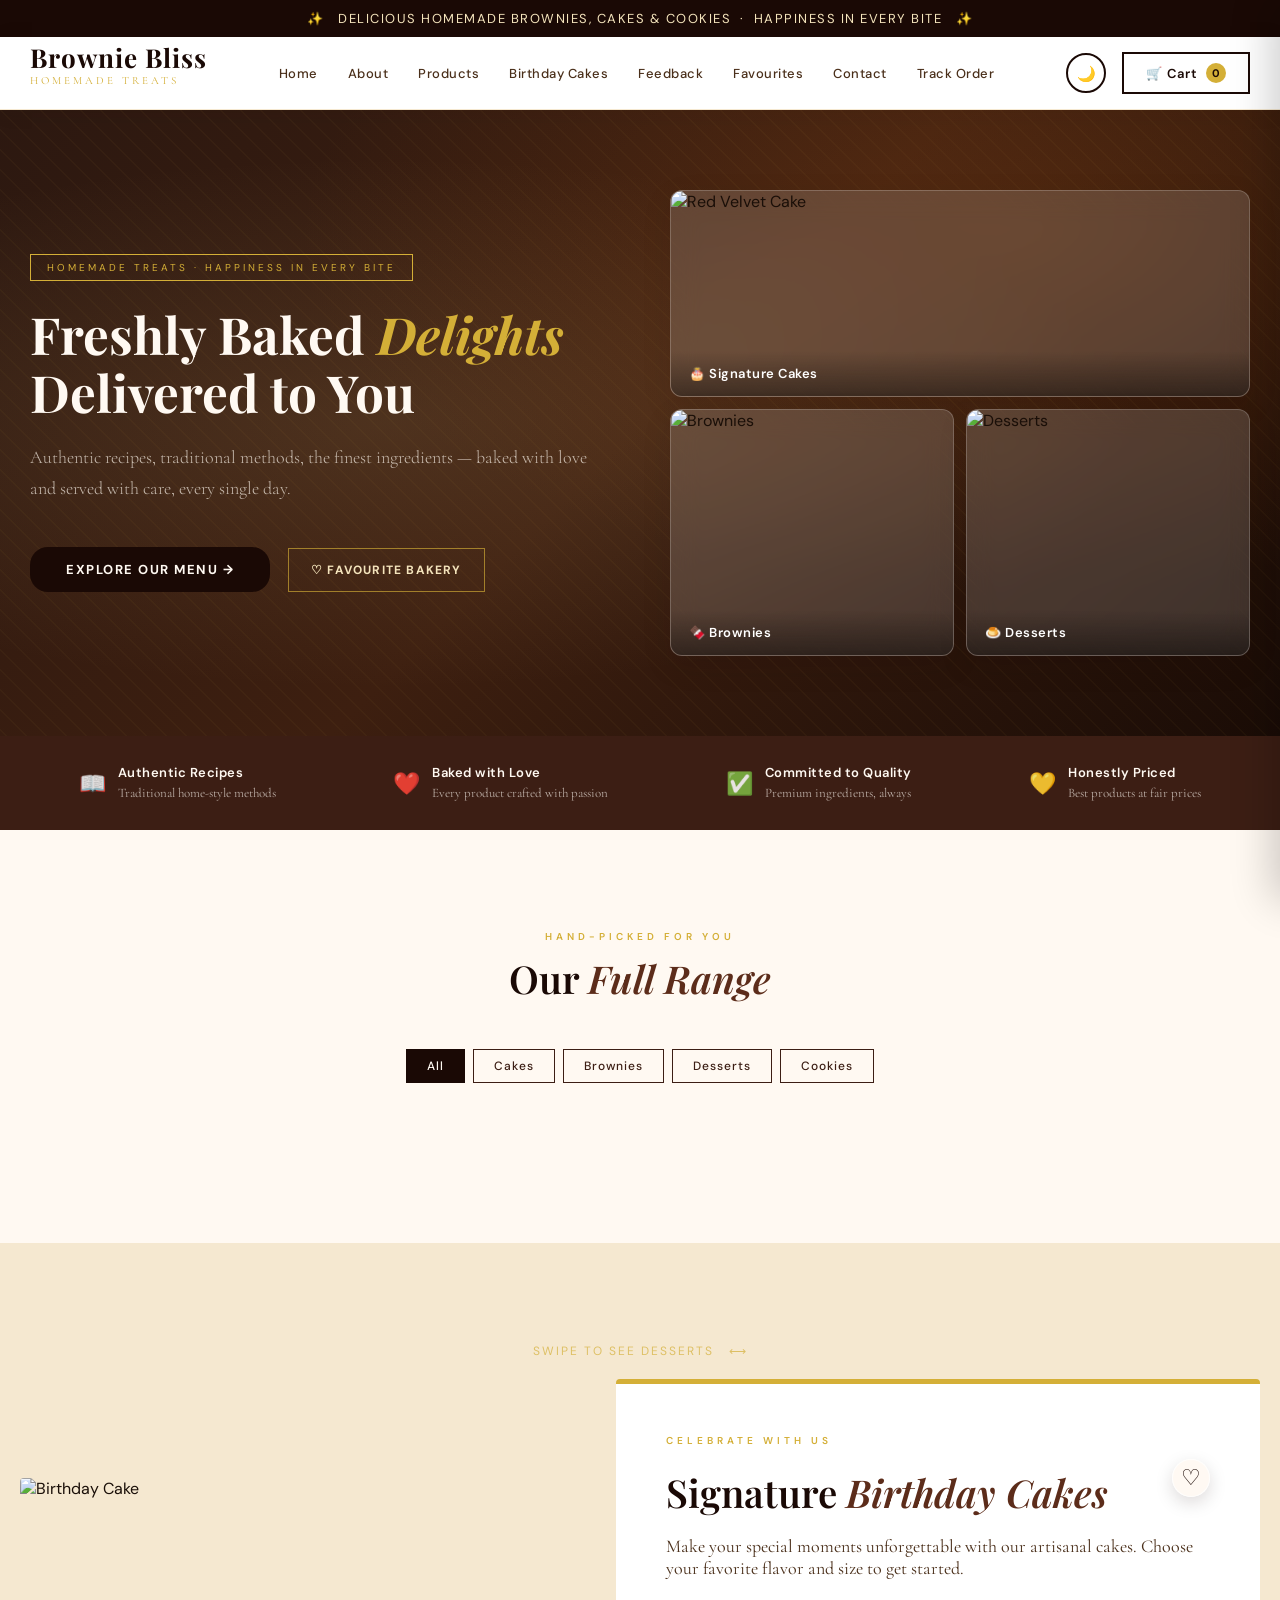
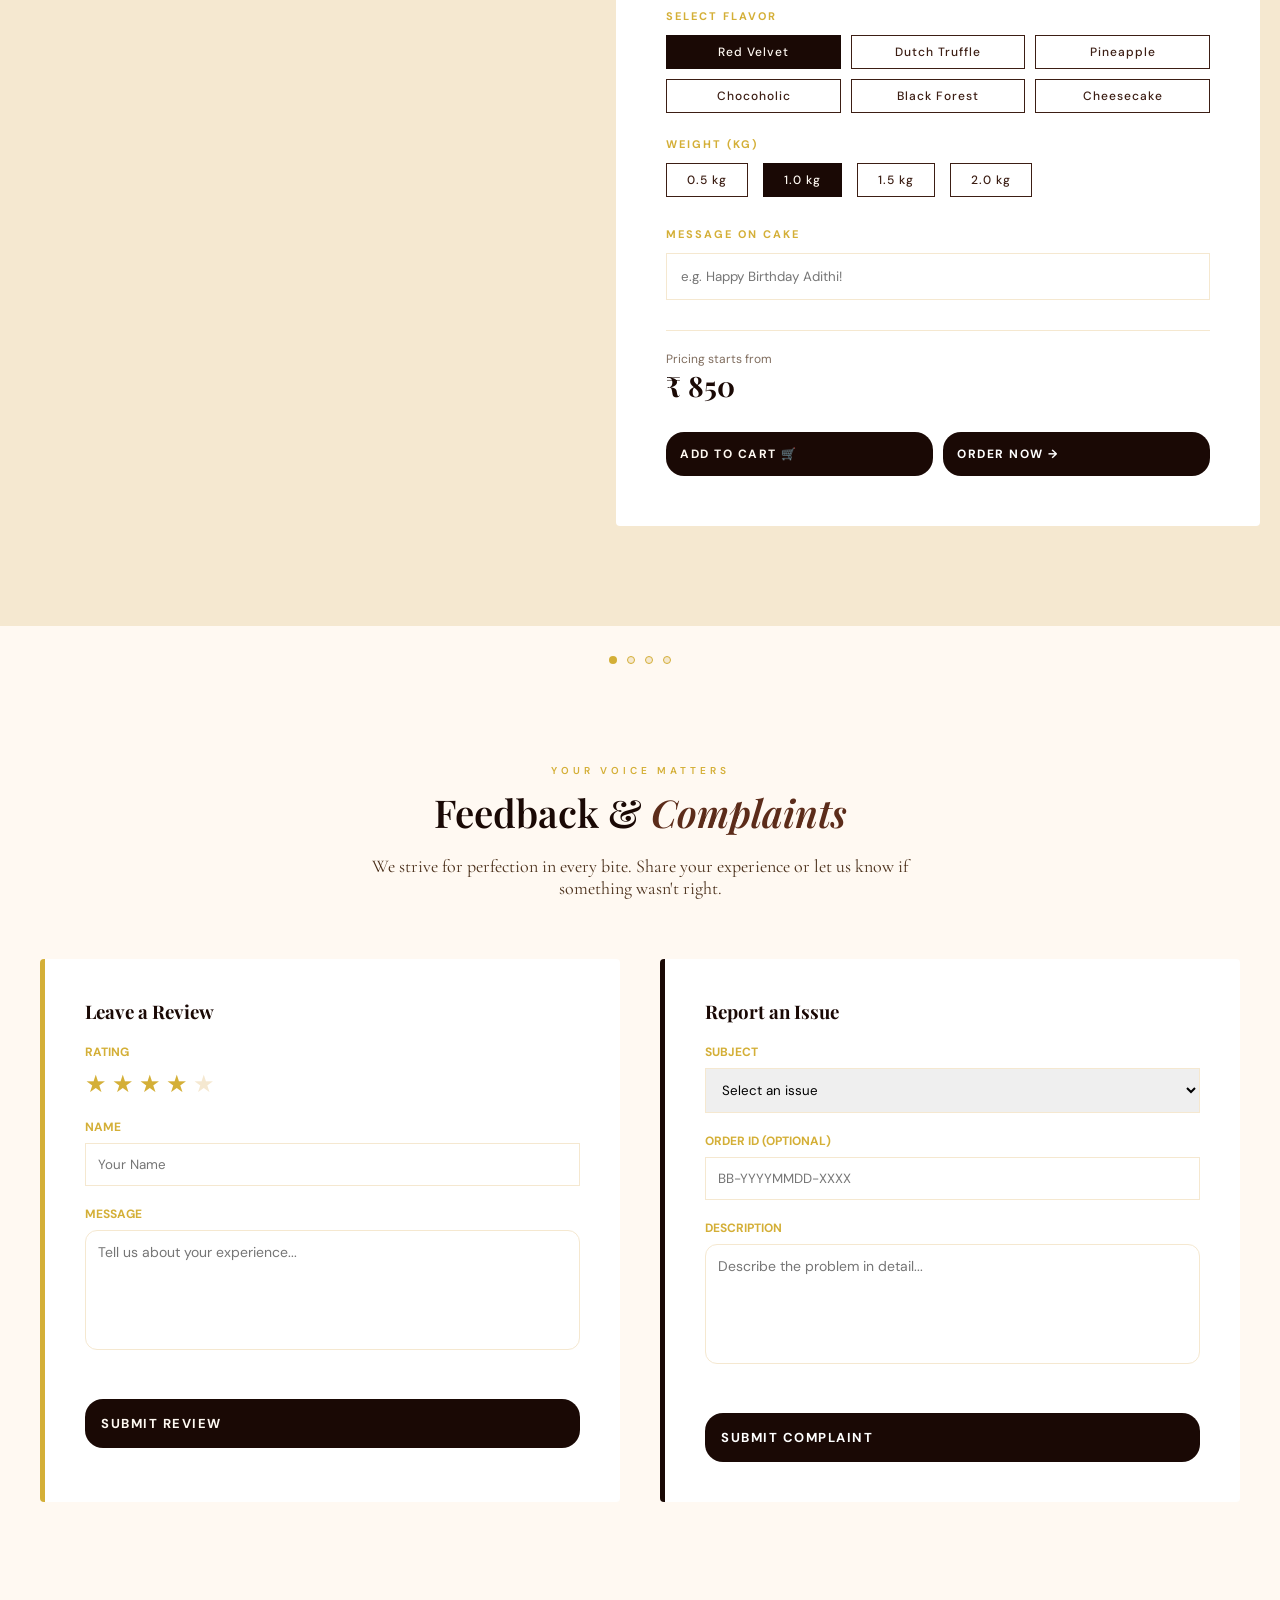
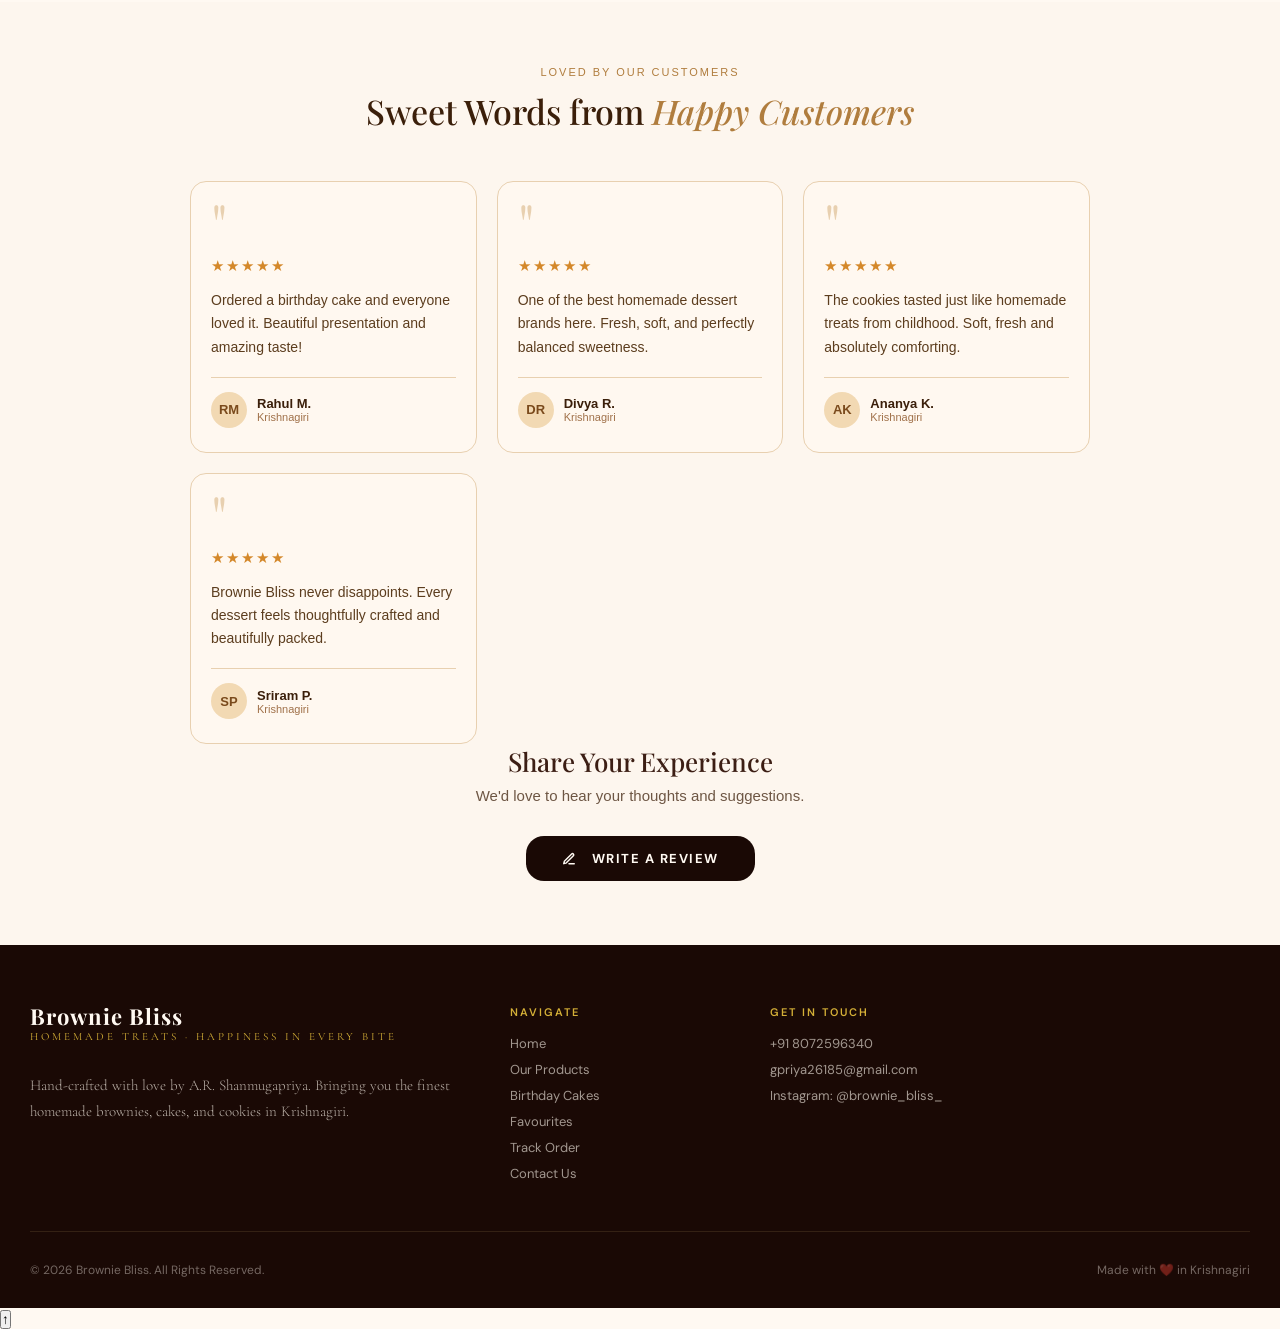
==== commit bad2b99f: "Merge pull request #257 from ArshiBansal/feedbackreviewsection fixed feedback section" ====
--- a/public/index.html
+++ b/public/index.html
@@ -1,4 +1,4 @@
-<!DOCTYPE html>
+<!doctype html>
 <html lang="en">
 
 <head>
@@ -22,11 +22,12 @@
   </script>
 </head>
 
-<body id="home">
-
-  <!-- ANNOUNCEMENT -->
-  <div class="announcement">✨ &nbsp; DELICIOUS HOMEMADE BROWNIES, CAKES & COOKIES &nbsp;·&nbsp; HAPPINESS IN EVERY
-    BITE &nbsp; ✨</div>
+  <body id="home">
+    <!-- ANNOUNCEMENT -->
+    <div class="announcement">
+      ✨ &nbsp; DELICIOUS HOMEMADE BROWNIES, CAKES & COOKIES &nbsp;·&nbsp;
+      HAPPINESS IN EVERY BITE &nbsp; ✨
+    </div>
 
   <!-- HEADER -->
   <header>
@@ -43,8 +44,7 @@
         <a href="#feedback">Feedback</a>
         <a href="favourites.html">Favourites <span class="nav-count" data-favourites-count
             style="display:none">0</span></a>
-        <a href="index.html#contact">Contact</a>
-        <a href="contact.html">Contact Us</a>
+        <a href="contact.html">Contact</a>
         <a href="track.html">Track Order</a>
       </nav>
       <button class="menu-toggle" onclick="toggleMenu()">
@@ -142,48 +142,41 @@
     </div>
   </section>
   <!-- VALUES STRIP -->
-  <div class="values-strip" id="about">
-
-    <div class="values-inner" data-aos="fade-up">
-
-      <div class="value-item">
-        <span class="value-icon">📖</span>
-
-        <div class="value-text">
-          <strong>Authentic Recipes</strong>
-          <span>Traditional home-style methods</span>
-        </div>
-      </div>
-
-      <div class="value-item">
-        <span class="value-icon">❤️</span>
-
-        <div class="value-text">
-          <strong>Baked with Love</strong>
-          <span>Every product crafted with passion</span>
-        </div>
-      </div>
-
-      <div class="value-item">
-        <span class="value-icon">✅</span>
-
-        <div class="value-text">
-          <strong>Committed to Quality</strong>
-          <span>Premium ingredients, always</span>
-        </div>
-      </div>
-
-      <div class="value-item">
-        <span class="value-icon">💛</span>
-
-        <div class="value-text">
-          <strong>Honestly Priced</strong>
-          <span>Best products at fair prices</span>
-        </div>
-      </div>
-
-    </div>
-  </div>
+    <div class="values-strip" id="about">
+      <div class="values-inner">
+        <div class="value-item">
+          <span class="value-icon">📖</span>
+          <div class="value-text">
+            <strong>Authentic Recipes</strong>
+            <span>Traditional home-style methods</span>
+          </div>
+        </div>
+        <div class="value-item">
+          <span class="value-icon">❤️</span>
+          <div class="value-text">
+            <strong>Baked with Love</strong>
+            <span>Every product crafted with passion</span>
+          </div>
+        </div>
+        <div class="value-item">
+          <span class="value-icon">✅</span>
+          <div class="value-text">
+            <strong>Committed to Quality</strong>
+            <span>Premium ingredients, always</span>
+          </div>
+        </div>
+        <div class="value-item">
+          <span class="value-icon">💛</span>
+          <div class="value-text">
+            <strong>Honestly Priced</strong>
+            <span>Best products at fair prices</span>
+          </div>
+        </div>
+    </div>
+    </div>
+  
+
+
   <!-- PRODUCTS SECTION -->
   <section class="products-section" id="products" style="padding: 100px 30px; background: var(--cream);">
     <div class="products-inner">
@@ -199,17 +192,30 @@
 
       </div>
 
-      <div class="filter-tabs" style="margin-bottom: 60px;">
-        <button class="filter-tab active" onclick="filterProducts('all', this)">All</button>
-        <button class="filter-tab" onclick="filterProducts('cakes', this)">Cakes</button>
-        <button class="filter-tab" onclick="filterProducts('brownies', this)">Brownies</button>
-        <button class="filter-tab" onclick="filterProducts('desserts', this)">Desserts</button>
-        <button class="filter-tab" onclick="filterProducts('cookies', this)">Cookies</button>
-      </div>
-
-      <div class="products-grid" id="productsGrid"></div>
-    </div>
-  </section>
+        <div class="filter-tabs" style="margin-bottom: 60px">
+          <button
+            class="filter-tab active"
+            onclick="filterProducts('all', this)"
+          >
+            All
+          </button>
+          <button class="filter-tab" onclick="filterProducts('cakes', this)">
+            Cakes
+          </button>
+          <button class="filter-tab" onclick="filterProducts('brownies', this)">
+            Brownies
+          </button>
+          <button class="filter-tab" onclick="filterProducts('desserts', this)">
+            Desserts
+          </button>
+          <button class="filter-tab" onclick="filterProducts('cookies', this)">
+            Cookies
+          </button>
+        </div>
+
+        <div class="products-grid" id="productsGrid"></div>
+      </div>
+    </section>
 
   <!-- BIRTHDAY & DESSERT SLIDER SECTION -->
   <section class="birthday-section" data-aos="fade-up"
@@ -593,18 +599,19 @@
         </p>
       </div>
 
-      <div class="feedback-grid">
+      <div style="display: grid; grid-template-columns: 1fr 1fr; gap: 40px;">
+ 
         <!-- Feedback Area -->
         <div
           style="background: var(--white); padding: 40px; border-radius: 4px; box-shadow: var(--shadow); border-left: 5px solid var(--gold);">
           <h3 style="font-family: 'Playfair Display', serif; margin-bottom: 20px; color: var(--brown-dark);">Leave a
             Review</h3>
           <form
-            onsubmit="event.preventDefault(); const rating = this.querySelector('.star-rating')?.getAttribute('data-rating') || '4'; showToast('Thank you for your ' + rating + '-star feedback! ⭐'); this.reset();">
+            onsubmit="event.preventDefault(); showToast('Thank you for your feedback! ⭐'); this.reset();">
             <div style="margin-bottom: 20px;">
               <label
                 style="display: block; font-size: 12px; font-weight: 700; color: var(--gold); margin-bottom: 8px; text-transform: uppercase;">Rating</label>
-              <div class="star-rating" data-rating="4" data-inactive-color="var(--cream-dark)"
+              <div
                 style="display: flex; gap: 5px; font-size: 24px; color: var(--gold); cursor: pointer;">
                 <span>★</span><span>★</span><span>★</span><span>★</span><span style="color: var(--cream-dark);">★</span>
               </div>
@@ -648,7 +655,7 @@
               <label
                 style="display: block; font-size: 12px; font-weight: 700; color: var(--gold); margin-bottom: 8px; text-transform: uppercase;">Order
                 ID (Optional)</label>
-              <input type="text" placeholder="e.g. ORD-1234"
+              <input type="text" placeholder="BB-YYYYMMDD-XXXX"
                 style="width: 100%; padding: 12px; border: 1px solid var(--cream-dark); outline: none; font-family: 'DM Sans', sans-serif;">
             </div>
             <div style="margin-bottom: 20px;">
@@ -775,16 +782,9 @@
         </form>
       </div>
     </div>
-    </div>
-
-    </div>
-  </section>
-
-  <div class="bb-overall">
-    <span class="stars-big">★★★★★</span>
-    <p class="rating-text"><strong>5.0</strong> · 5 reviews · All homemade, all heart</p>
-  </div>
-
+
+      </div>
+    </section>
 
   <!-- FOOTER -->
   <footer id="contact">
@@ -807,11 +807,10 @@
           <a href="track.html">Track Order</a>
           <a href="contact.html">Contact Us</a>
         </div>
-        <div class="footer-col">
+        <div class="footer-col" style="display: none;">
           <h4>Information</h4>
-          <a href="privacy-policy.html">Privacy Policy</a>
-          <a href="terms-of-service.html">Terms of Service</a>
-          <a href="refund-policy.html">Refund Policy</a>
+          <a href="#">Privacy Policy</a>
+          <a href="#">Refund Policy</a>
         </div>
         <div class="footer-col">
           <h4>Get In Touch</h4>
@@ -829,31 +828,32 @@
 
   </footer>
 
-  <!-- SHARED COMPONENTS -->
-  <div class="cart-overlay" id="cartOverlay" onclick="closeCart()"></div>
-  <div class="cart-sidebar" id="cartSidebar">
-    <div class="cart-header">
-      <span class="cart-title">Your Cart 🛒</span>
-      <button class="cart-close" onclick="closeCart()">✕</button>
-    </div>
-    <div class="cart-items" id="cartItems"></div>
-    <div class="cart-footer" id="cartFooter" style="display:none">
-      <div class="cart-total">
-        <span class="cart-total-label">Total Amount</span>
-        <span class="cart-total-amt" id="cartTotal">₹0</span>
-      </div>
-      <button class="whatsapp-btn" onclick="sendToWhatsApp()">
-        Order via WhatsApp
-      </button>
-      <p class="whatsapp-note">You'll be redirected to WhatsApp to confirm your order</p>
-    </div>
-  </div>
+    <!-- SHARED COMPONENTS -->
+    <div class="cart-overlay" id="cartOverlay" onclick="closeCart()"></div>
+    <div class="cart-sidebar" id="cartSidebar">
+      <div class="cart-header">
+        <span class="cart-title">Your Cart 🛒</span>
+        <button class="cart-close" onclick="closeCart()">✕</button>
+      </div>
+      <div class="cart-items" id="cartItems"></div>
+      <div class="cart-footer" id="cartFooter" style="display: none">
+        <div class="cart-total">
+          <span class="cart-total-label">Total Amount</span>
+          <span class="cart-total-amt" id="cartTotal">₹0</span>
+        </div>
+        <button class="whatsapp-btn" onclick="sendToWhatsApp()">
+          Order via WhatsApp
+        </button>
+        <p class="whatsapp-note">
+          You'll be redirected to WhatsApp to confirm your order
+        </p>
+      </div>
+    </div>
 
   <!-- TOAST -->
   <div class="toast" id="toast"></div>
   <button id="scrollTopBtn" onclick="scrollToTop()">↑</button>
   <script src="script.js"></script>
-  <script src="https://unpkg.com/aos@2.3.4/dist/aos.js"></script>
 </body>
 
 </html>
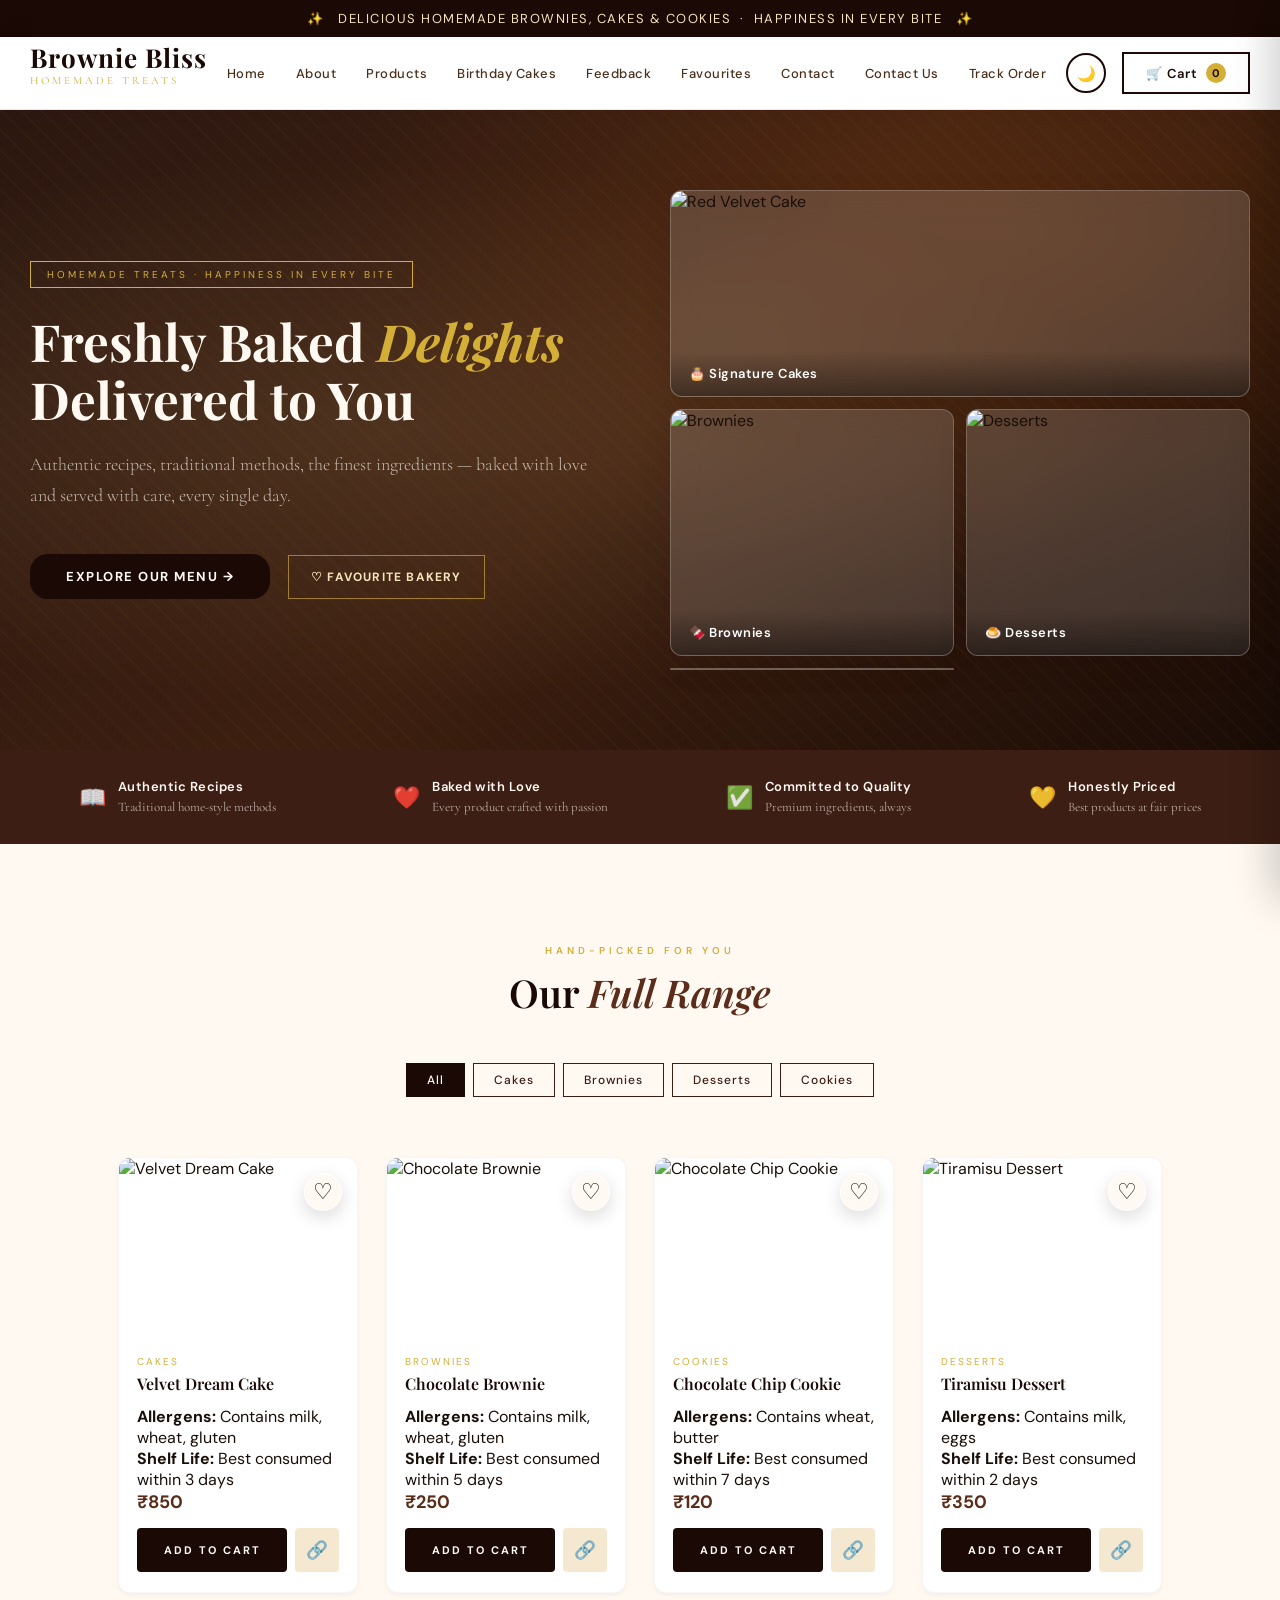
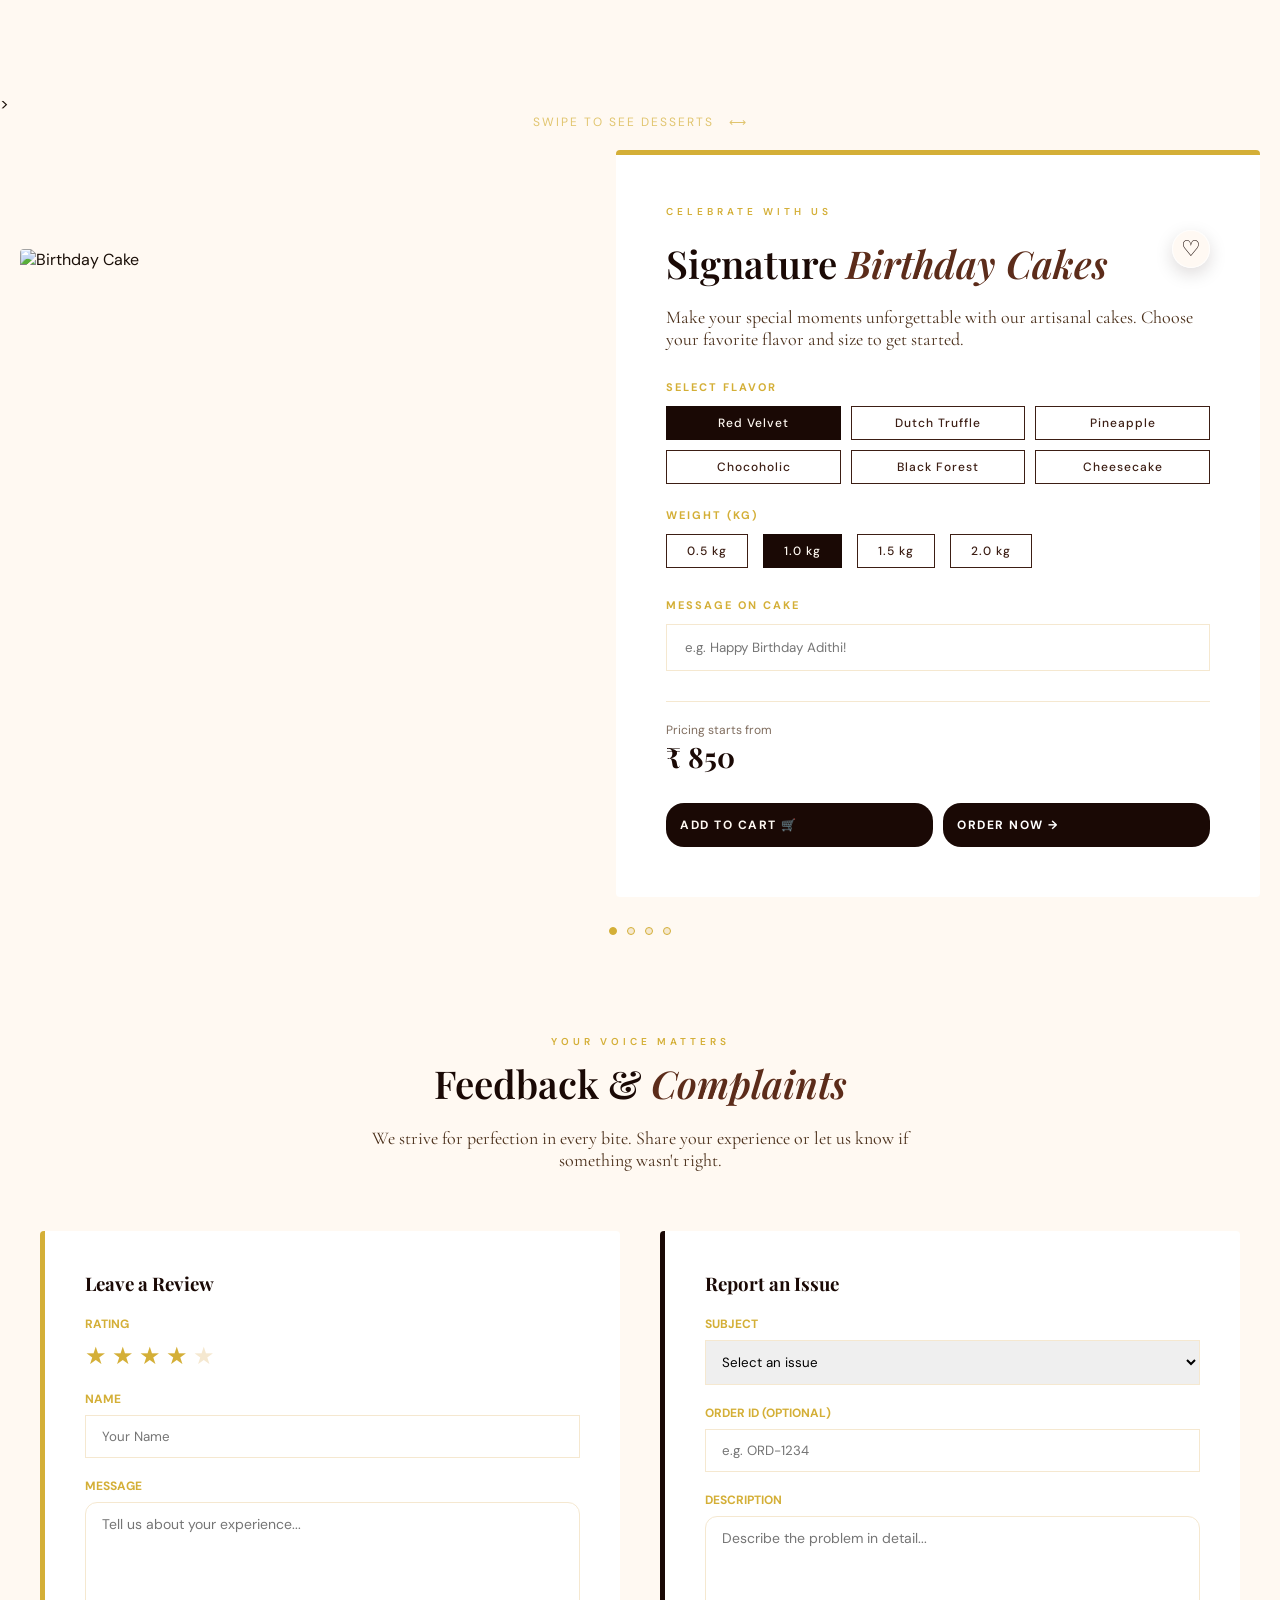
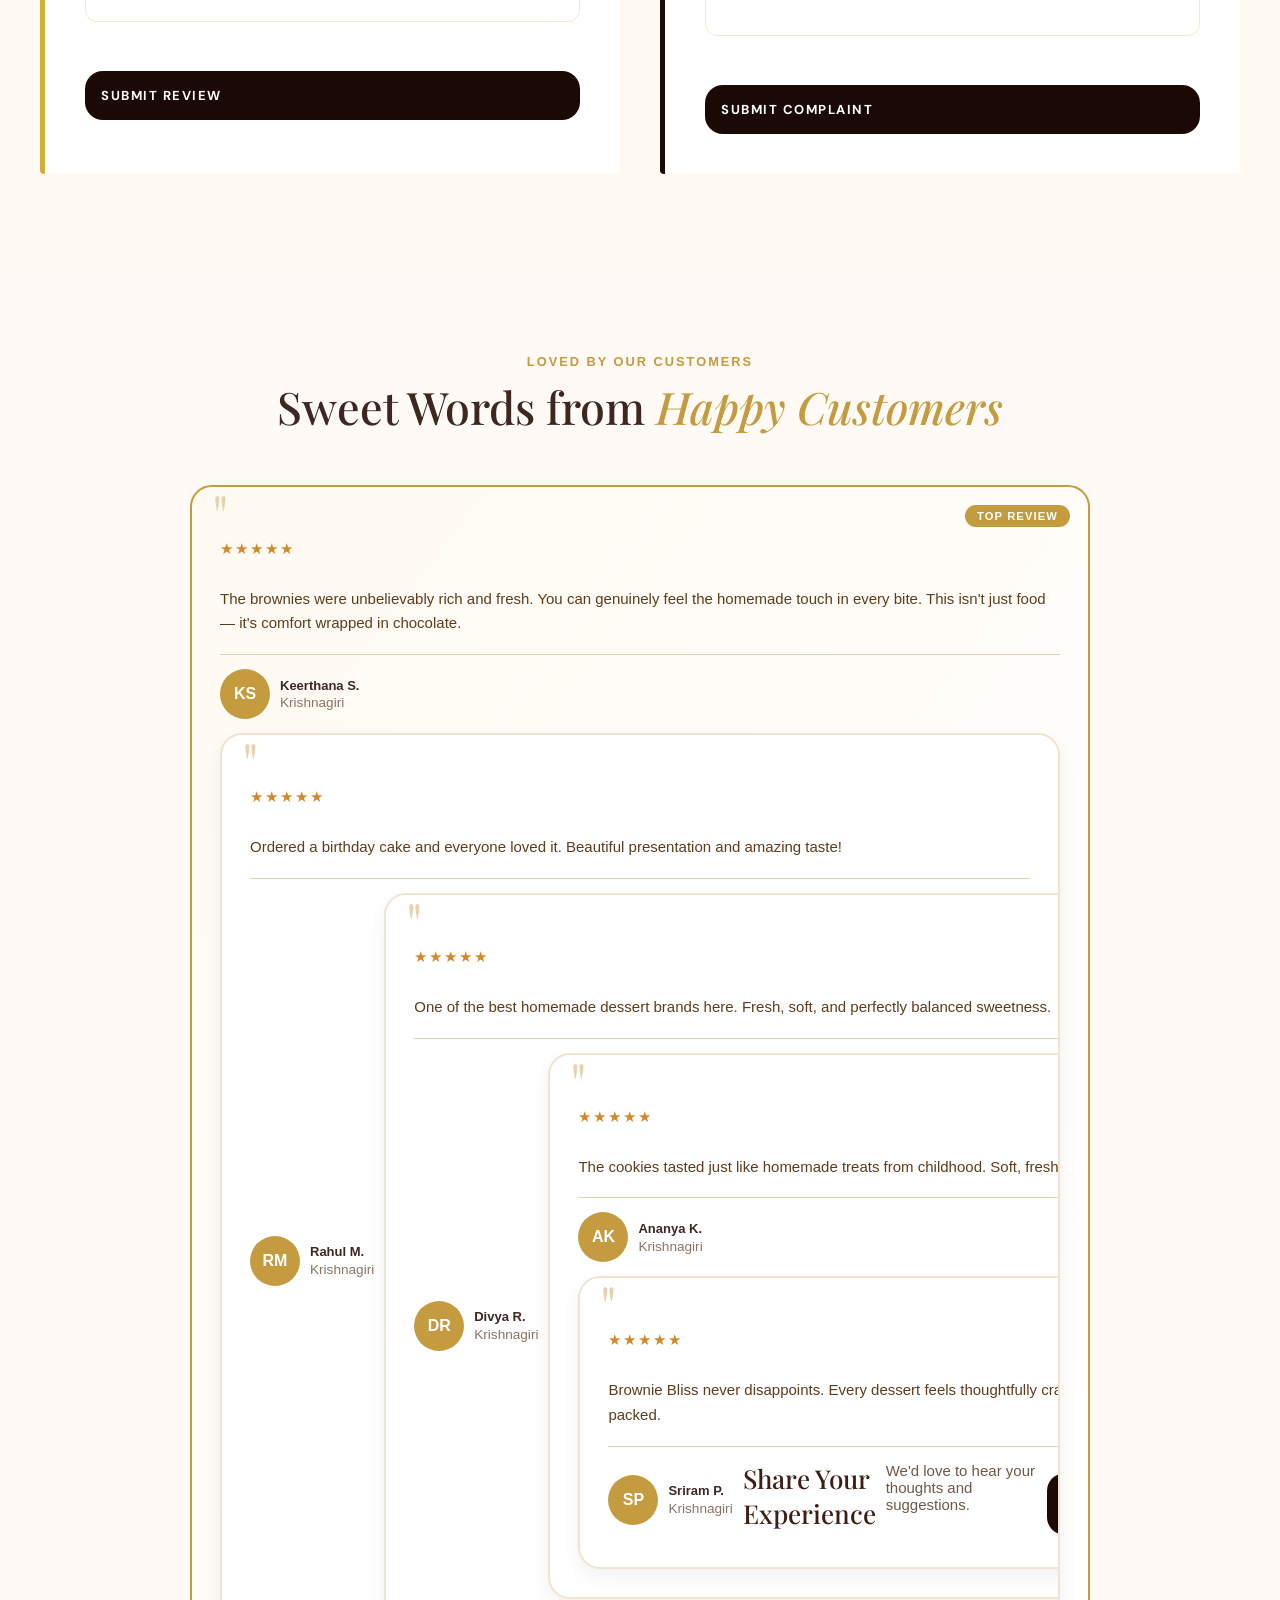
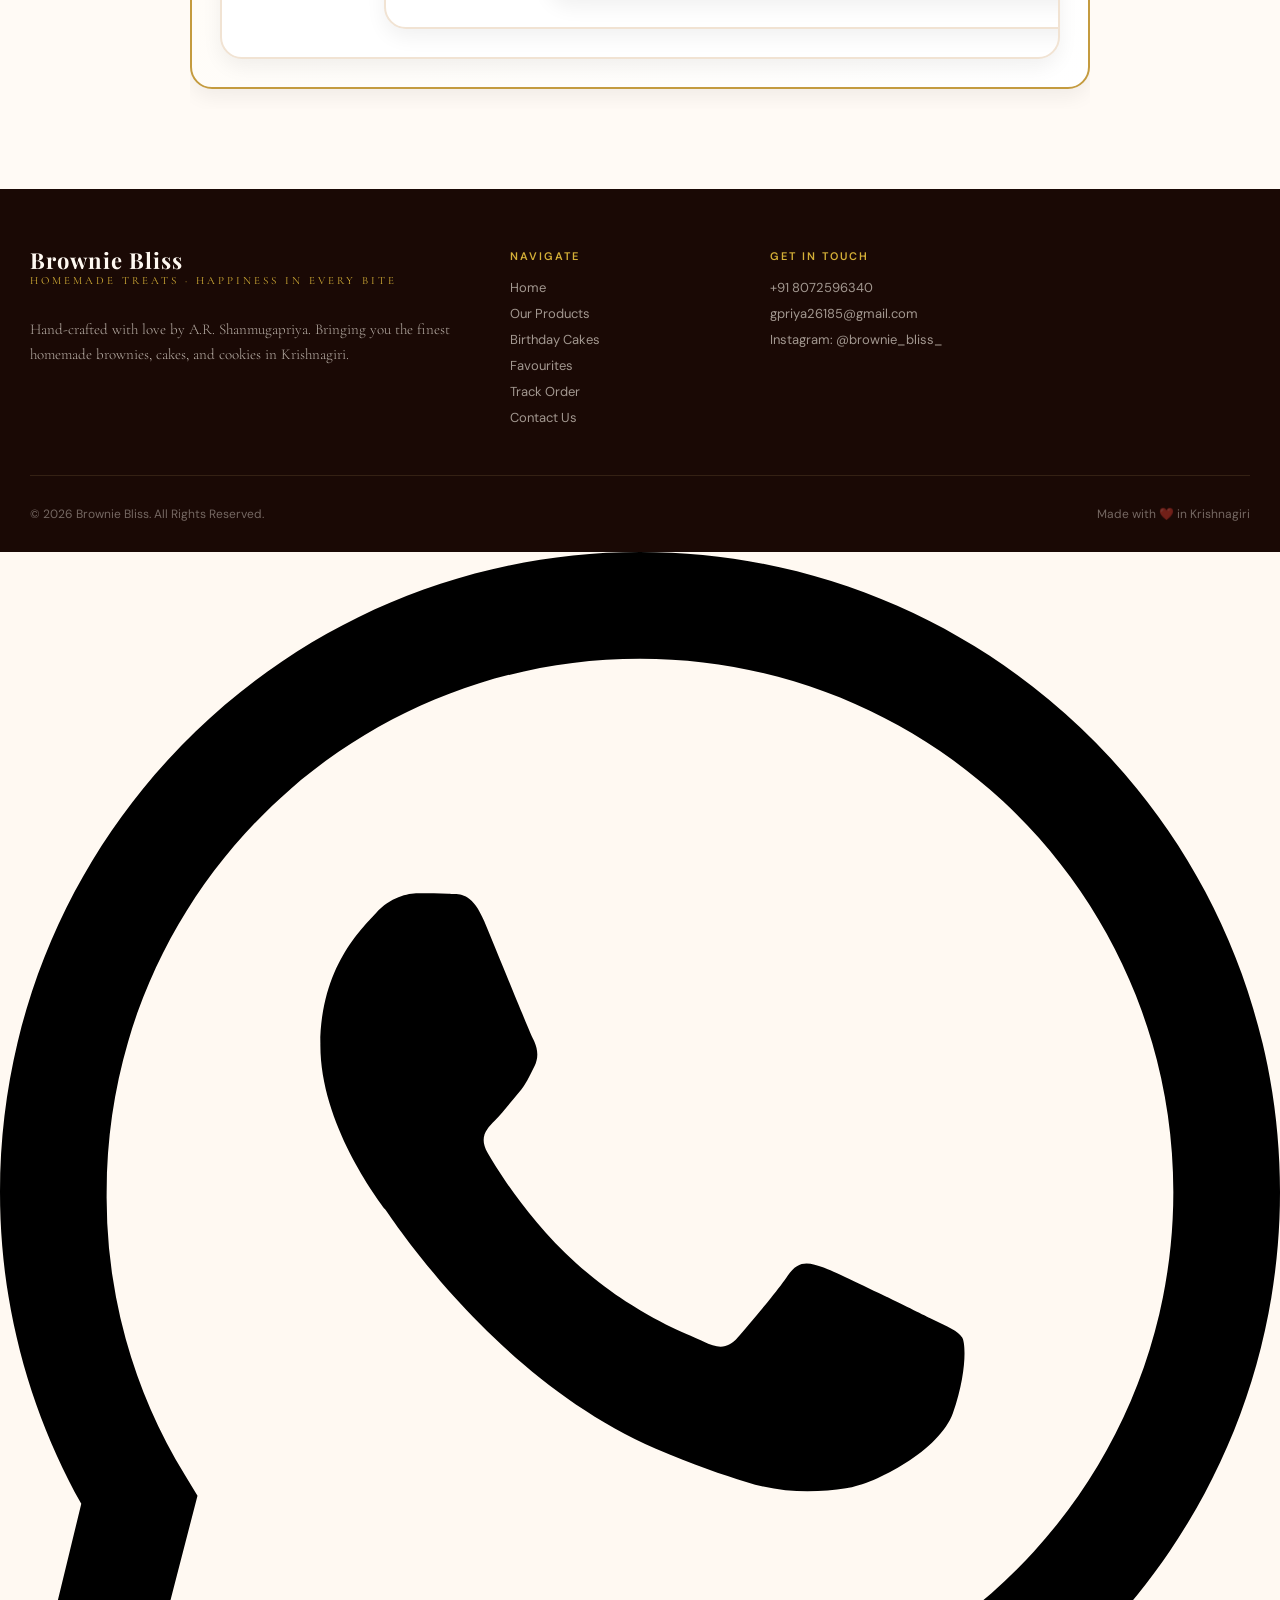
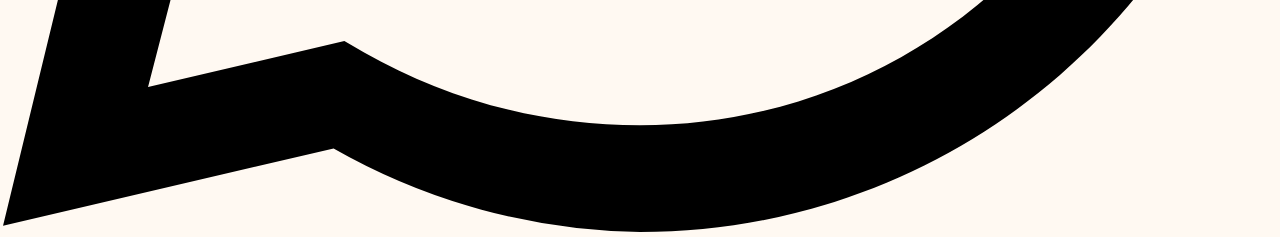
==== commit a9ce4f08: "ui/fix 1,2  #919" ====
--- a/public/index.html
+++ b/public/index.html
@@ -22,12 +22,11 @@
   </script>
 </head>
 
-  <body id="home">
-    <!-- ANNOUNCEMENT -->
-    <div class="announcement">
-      ✨ &nbsp; DELICIOUS HOMEMADE BROWNIES, CAKES & COOKIES &nbsp;·&nbsp;
-      HAPPINESS IN EVERY BITE &nbsp; ✨
-    </div>
+<body id="home">
+  <!-- ANNOUNCEMENT -->
+  <div class="announcement">
+    ✨ &nbsp; DELICIOUS HOMEMADE BROWNIES, CAKES & COOKIES &nbsp;·&nbsp; HAPPINESS IN EVERY BITE &nbsp; ✨
+  </div>
 
   <!-- HEADER -->
   <header>
@@ -44,7 +43,8 @@
         <a href="#feedback">Feedback</a>
         <a href="favourites.html">Favourites <span class="nav-count" data-favourites-count
             style="display:none">0</span></a>
-        <a href="contact.html">Contact</a>
+        <a href="index.html#contact">Contact</a>
+        <a href="contact.html">Contact Us</a>
         <a href="track.html">Track Order</a>
       </nav>
       <button class="menu-toggle" onclick="toggleMenu()">
@@ -83,13 +83,12 @@
         </span>
 
         <h1 class="hero-title">
-          Freshly Baked <em>Delights</em><br>
-          Delivered to You
+          Freshly Baked <em>Delights</em><br> Delivered to You
         </h1>
 
         <p class="hero-desc">
-          Authentic recipes, traditional methods, the finest ingredients —
-          baked with love and served with care, every single day.
+          Authentic recipes, traditional methods, the finest ingredients — baked with love and served with care, every
+          single day.
         </p>
 
         <a href="#products" class="hero-cta" style="text-decoration: none;">
@@ -137,46 +136,53 @@
 
         </div>
 
-      </div>
-
-    </div>
+        <div class="hero-card">
+
+        </div>
   </section>
   <!-- VALUES STRIP -->
-    <div class="values-strip" id="about">
-      <div class="values-inner">
-        <div class="value-item">
-          <span class="value-icon">📖</span>
-          <div class="value-text">
-            <strong>Authentic Recipes</strong>
-            <span>Traditional home-style methods</span>
-          </div>
-        </div>
-        <div class="value-item">
-          <span class="value-icon">❤️</span>
-          <div class="value-text">
-            <strong>Baked with Love</strong>
-            <span>Every product crafted with passion</span>
-          </div>
-        </div>
-        <div class="value-item">
-          <span class="value-icon">✅</span>
-          <div class="value-text">
-            <strong>Committed to Quality</strong>
-            <span>Premium ingredients, always</span>
-          </div>
-        </div>
-        <div class="value-item">
-          <span class="value-icon">💛</span>
-          <div class="value-text">
-            <strong>Honestly Priced</strong>
-            <span>Best products at fair prices</span>
-          </div>
-        </div>
-    </div>
-    </div>
-  
-
-
+  <div class="values-strip" id="about">
+
+    <div class="values-inner" data-aos="fade-up">
+
+      <div class="value-item">
+        <span class="value-icon">📖</span>
+
+        <div class="value-text">
+          <strong>Authentic Recipes</strong>
+          <span>Traditional home-style methods</span>
+        </div>
+      </div>
+
+      <div class="value-item">
+        <span class="value-icon">❤️</span>
+
+        <div class="value-text">
+          <strong>Baked with Love</strong>
+          <span>Every product crafted with passion</span>
+        </div>
+      </div>
+
+      <div class="value-item">
+        <span class="value-icon">✅</span>
+
+        <div class="value-text">
+          <strong>Committed to Quality</strong>
+          <span>Premium ingredients, always</span>
+        </div>
+      </div>
+
+      <div class="value-item">
+        <span class="value-icon">💛</span>
+
+        <div class="value-text">
+          <strong>Honestly Priced</strong>
+          <span>Best products at fair prices</span>
+        </div>
+      </div>
+
+    </div>
+  </div>
   <!-- PRODUCTS SECTION -->
   <section class="products-section" id="products" style="padding: 100px 30px; background: var(--cream);">
     <div class="products-inner">
@@ -192,218 +198,229 @@
 
       </div>
 
-        <div class="filter-tabs" style="margin-bottom: 60px">
-          <button
-            class="filter-tab active"
-            onclick="filterProducts('all', this)"
-          >
-            All
-          </button>
-          <button class="filter-tab" onclick="filterProducts('cakes', this)">
-            Cakes
-          </button>
-          <button class="filter-tab" onclick="filterProducts('brownies', this)">
-            Brownies
-          </button>
-          <button class="filter-tab" onclick="filterProducts('desserts', this)">
-            Desserts
-          </button>
-          <button class="filter-tab" onclick="filterProducts('cookies', this)">
-            Cookies
-          </button>
-        </div>
-
-        <div class="products-grid" id="productsGrid"></div>
-      </div>
-    </section>
+    </div>
+
+    <div class="filter-tabs" style="margin-bottom: 60px">
+      <button class="filter-tab active" onclick="filterProducts('all', this)">
+        All
+      </button>
+      <button class="filter-tab" onclick="filterProducts('cakes', this)">
+        Cakes
+      </button>
+      <button class="filter-tab" onclick="filterProducts('brownies', this)">
+        Brownies
+      </button>
+      <button class="filter-tab" onclick="filterProducts('desserts', this)">
+        Desserts
+      </button>
+      <button class="filter-tab" onclick="filterProducts('cookies', this)">
+        Cookies
+      </button>
+    </div>
+
+    <div class="products-grid" id="productsGrid"></div>
+    </div>
+  </section>
 
   <!-- BIRTHDAY & DESSERT SLIDER SECTION -->
-  <section class="birthday-section" data-aos="fade-up"
-  style="padding: 100px 0; background: var(--cream-dark); min-height: 80vh; overflow: hidden;">
+  <section class="birthday-section" data-aos="fade-up  style=" padding: 100px 0; background: var(--cream-dark);
+    min-height: 80vh; overflow: hidden; "></section>
+ >
 
   <!-- Slider Hint -->
   <div
-    style="text-align: center; margin-bottom: 20px; font-size: 12px; color: var(--gold); letter-spacing: 2px; text-transform: uppercase; opacity: 0.7;">
+    style=" text-align: center; margin-bottom: 20px; font-size: 12px; color: var(--gold); letter-spacing: 2px;
+    text-transform: uppercase; opacity: 0.7; ">
     Swipe to see Desserts &nbsp; ⟷
   </div>
 
-  <div class="birthday-slider"
-    style="display: flex; overflow-x: auto; scroll-snap-type: x mandatory; -webkit-overflow-scrolling: touch; scroll-behavior: smooth;">
+  <div class=" birthday-slider "
+    style=" display: flex; overflow-x: auto; scroll-snap-type: x mandatory; -webkit-overflow-scrolling: touch;
+    scroll-behavior: smooth; ">
 
     <!-- SLIDE 1: BIRTHDAY CAKES -->
-    <div class="bday-slide" style="flex: 0 0 100%; padding: 0 20px; box-sizing: border-box;" ; scroll-snap-align: start;
-      padding: 0 30px;">
-      <div class="birthday-grid">
-        <div class="birthday-visual">
-          <img id="birthdayCakeImg" src="https://theobroma.in/cdn/shop/files/redvelvet-theo.jpg?v=1701321860"
-            alt="Birthday Cake"
-            style="width: 100%; height: clamp(250px, 50vw, 550px); object-fit: cover; border-radius: 4px; box-shadow: var(--shadow);">
-        </div>
-        <div class="birthday-card"
-          style="background: var(--white); padding: clamp(20px, 4vw, 50px); border-radius: 4px; box-shadow: var(--shadow); border-top: 5px solid var(--gold);">
-          <span class="section-label">Celebrate with Us</span>
-          <div class="birthday-title-row">
-            <h2 class="section-title" style="margin-bottom: 20px;">Signature <em>Birthday Cakes</em></h2>
-            <button id="birthdayFavoriteBtn" class="favorite-btn favorite-btn-inline" type="button"
-              aria-label="Toggle birthday cake favourite" aria-pressed="false"
-              onclick="toggleBirthdayFavourite()">&#9825;</button>
-          </div>
+    <div class=" bday-slide " style=" flex: 0 0 100%; padding: 0 20px; box-sizing: border-box; " ; scroll-snap-align: start;
+      padding: 0 30px; ">
+    <div class=" birthday-grid ">
+      <div class=" birthday-visual ">
+        <img id=" birthdayCakeImg " src=" https://theobroma.in/cdn/shop/files/redvelvet-theo.jpg?v=1701321860 "
+          alt=" Birthday Cake " style=" width: 100%; height: clamp(250px, 50vw, 550px); object-fit: cover; border-radius: 4px; box-shadow:
+      var(--shadow); ">
+      </div>
+      <div class=" birthday-card " style=" background: var(--white); padding: clamp(20px, 4vw, 50px); border-radius: 4px; box-shadow:
+      var(--shadow); border-top: 5px solid var(--gold); ">
+        <span class=" section-label ">Celebrate with Us</span>
+        <div class=" birthday-title-row ">
+          <h2 class=" section-title " style=" margin-bottom: 20px; ">Signature <em>Birthday Cakes</em></h2>
+          <button id=" birthdayFavoriteBtn " class=" favorite-btn favorite-btn-inline " type=" button "
+            aria-label=" Toggle birthday cake favourite " aria-pressed=" false "
+            onclick=" toggleBirthdayFavourite() ">&#9825;</button>
+        </div>
+        <p style=" margin-bottom: 30px; color: var(--text-mid); font-family: 'Cormorant Garamond' , serif; font-size:
+      18px; ">
+          Make your special moments unforgettable with our artisanal cakes. Choose your favorite flavor and size to get
+          started.
+        </p>
+
+        <div style=" margin-bottom: 24px; ">
+          <label style=" display: block; font-size: 11px; letter-spacing: 2px; text-transform: uppercase; color:
+      var(--gold); margin-bottom: 12px; font-weight: 700; ">Select
+            Flavor</label>
+          <div style=" display: grid; gap: 10px; " class=" responsive-grid ">
+            <button class=" filter-tab flavor-btn active " onclick=" updateBirthdayCake( 'Red Velvet' ) ">
+              Red Velvet
+            </button>
+
+            <button class=" filter-tab flavor-btn " onclick=" updateBirthdayCake( 'Dutch Truffle' ) ">
+              Dutch Truffle
+            </button>
+
+            <button class=" filter-tab flavor-btn " onclick=" updateBirthdayCake( 'Pineapple' ) ">
+              Pineapple
+            </button>
+
+            <button class=" filter-tab flavor-btn " onclick=" updateBirthdayCake( 'Chocoholic' ) ">
+              Chocoholic
+            </button>
+
+            <button class=" filter-tab flavor-btn " onclick=" updateBirthdayCake( 'Black Forest' ) ">
+              Black Forest
+            </button>
+
+            <button class=" filter-tab flavor-btn " onclick=" updateBirthdayCake( 'Cheesecake' ) ">
+              Cheesecake
+            </button>
+          </div>
+        </div>
+
+        <div style=" margin-bottom: 30px; ">
+          <label style=" display: block; font-size: 11px; letter-spacing: 2px; text-transform: uppercase; color:
+      var(--gold); margin-bottom: 12px; font-weight: 700; ">Weight
+            (kg)</label>
+          <div style=" display: flex; flex-wrap: wrap; gap: 15px; ">
+            <button class=" filter-tab weight-btn " onclick=" setCakeWeight( '0.5' , event) ">0.5 kg</button>
+            <button class=" filter-tab weight-btn active " onclick=" setCakeWeight( '1.0' , event) ">1.0 kg</button>
+            <button class=" filter-tab weight-btn " onclick=" setCakeWeight( '1.5' , event) ">1.5 kg</button>
+            <button class=" filter-tab weight-btn " onclick=" setCakeWeight( '2.0' , event) ">2.0 kg</button>
+          </div>
+        </div>
+
+        <div style=" margin-bottom: 30px; ">
+          <label style=" display: block; font-size: 11px; letter-spacing: 2px; text-transform: uppercase; color:
+      var(--gold); margin-bottom: 12px; font-weight: 700; ">Message
+            on Cake</label>
+          <input type=" text " id=" cakeMessage " placeholder=" e.g. Happy Birthday Adithi! " style=" width: 100%; padding: 14px; border: 1px solid var(--cream-dark); outline: none;
+      font-family: 'DM Sans' , sans-serif; ">
+        </div>
+
+        <div style=" display: flex; flex-direction: column; gap: 10px; padding-top: 20px; border-top: 1px solid
+      var(--cream-dark); ">
+          <div style=" display: flex; justify-content: space-between; align-items: center; margin-bottom: 10px; ">
+            <div>
+              <span style=" display: block; font-size: 12px; color: var(--text-mid); opacity: 0.7; ">Pricing
+                starts
+                from</span>
+              <span id=" cakePrice " style=" font-family: 'Playfair Display' , serif; font-size: 28px; font-weight: 700; color:
+      var(--brown-dark); ">₹
+                850</span>
+            </div>
+          </div>
+          <div style=" display: grid; grid-template-columns: 1fr 1fr; gap: 10px; ">
+            <button class=" hero-cta " style=" padding: 14px; font-size: 12px; " onclick=" addBirthdayToCart() ">
+              Add to Cart 🛒
+            </button>
+            <button class=" hero-cta "
+              style=" padding: 14px; font-size: 12px; background: var(--brown-dark); color: var(--white); "
+              onclick=" openCheckout() ">
+              Order Now &rarr;
+            </button>
+          </div>
+        </div>
+      </div>
+    </div>
+    </div>
+
+    <!-- SLIDE 2: DESSERTS -->
+    <div class=" bday-slide " style=" flex: 0 0 100%; padding: 0 20px; box-sizing: border-box; " ; scroll-snap-align:
+      start; padding: 0 30px; ">
+      <div class=" birthday-grid ">
+        <div class=" birthday-visual ">
+          <img id=" dessertImg " src=" https://theobroma.in/cdn/shop/files/Delicacies-04.jpg?v=1681320427 " alt="
+      Desserts "
+            style=" width: 100%; height: clamp(250px, 60vw, 550px); object-fit: cover; border-radius: 4px; box-shadow:
+      var(--shadow); ">
+        </div>
+        <div class=" birthday-card "
+          style=" background: var(--white); padding: 50px; border-radius: 4px; box-shadow: var(--shadow); border-top:
+      5px solid var(--gold); ">
+          <span class=" section-label ">Sweet Treats</span>
+          <h2 class=" section-title " style=" margin-bottom: 20px; ">Exquisite <em>Desserts</em></h2>
           <p
-            style="margin-bottom: 30px; color: var(--text-mid); font-family: 'Cormorant Garamond', serif; font-size: 18px;">
-            Make your special moments unforgettable with our artisanal cakes. Choose your favorite flavor and
-            size to get
-            started.
-          </p>
-
-          <div style="margin-bottom: 24px;">
-            <label
-              style="display: block; font-size: 11px; letter-spacing: 2px; text-transform: uppercase; color: var(--gold); margin-bottom: 12px; font-weight: 700;">Select
-              Flavor</label>
-            <div style="display: grid; gap: 10px;" class="responsive-grid">
-              <button class="filter-tab flavor-btn active" onclick="updateBirthdayCake('Red Velvet')">
-                Red Velvet
-              </button>
-
-              <button class="filter-tab flavor-btn" onclick="updateBirthdayCake('Dutch Truffle')">
-                Dutch Truffle
-              </button>
-
-              <button class="filter-tab flavor-btn" onclick="updateBirthdayCake('Pineapple')">
-                Pineapple
-              </button>
-
-              <button class="filter-tab flavor-btn" onclick="updateBirthdayCake('Chocoholic')">
-                Chocoholic
-              </button>
-
-              <button class="filter-tab flavor-btn" onclick="updateBirthdayCake('Black Forest')">
-                Black Forest
-              </button>
-
-              <button class="filter-tab flavor-btn" onclick="updateBirthdayCake('Cheesecake')">
-                Cheesecake
-              </button>
-            </div>
-          </div>
-
-          <div style="margin-bottom: 30px;">
-            <label
-              style="display: block; font-size: 11px; letter-spacing: 2px; text-transform: uppercase; color: var(--gold); margin-bottom: 12px; font-weight: 700;">Weight
-              (kg)</label>
-            <div style="display: flex; flex-wrap: wrap; gap: 15px;">
-              <button class="filter-tab" onclick="setCakeWeight('0.5')">0.5 kg</button>
-              <button class="filter-tab active" onclick="setCakeWeight('1.0')">1.0 kg</button>
-              <button class="filter-tab" onclick="setCakeWeight('1.5')">1.5 kg</button>
-              <button class="filter-tab" onclick="setCakeWeight('2.0')">2.0 kg</button>
-            </div>
-          </div>
-
-          <div style="margin-bottom: 30px;">
-            <label
-              style="display: block; font-size: 11px; letter-spacing: 2px; text-transform: uppercase; color: var(--gold); margin-bottom: 12px; font-weight: 700;">Message
-              on Cake</label>
-            <input type="text" id="cakeMessage" placeholder="e.g. Happy Birthday Adithi!"
-              style="width: 100%; padding: 14px; border: 1px solid var(--cream-dark); outline: none; font-family: 'DM Sans', sans-serif;">
-          </div>
-
-          <div
-            style="display: flex; flex-direction: column; gap: 10px; padding-top: 20px; border-top: 1px solid var(--cream-dark);">
-            <div style="display: flex; justify-content: space-between; align-items: center; margin-bottom: 10px;">
-              <div>
-                <span style="display: block; font-size: 12px; color: var(--text-mid); opacity: 0.7;">Pricing
-                  starts
-                  from</span>
-                <span id="cakePrice"
-                  style="font-family: 'Playfair Display', serif; font-size: 28px; font-weight: 700; color: var(--brown-dark);">₹
-                  850</span>
-              </div>
-            </div>
-            <div style="display: grid; grid-template-columns: 1fr 1fr; gap: 10px;">
-              <button class="hero-cta" style="padding: 14px; font-size: 12px;" onclick="addBirthdayToCart()">
-                Add to Cart 🛒
-              </button>
-              <button class="hero-cta"
-                style="padding: 14px; font-size: 12px; background: var(--brown-dark); color: var(--white);"
-                onclick="openCheckout()">
-                Order Now &rarr;
-              </button>
-            </div>
-          </div>
-        </div>
-      </div>
-    </div>
-
-    <!-- SLIDE 2: DESSERTS -->
-    <div class="bday-slide" style="flex: 0 0 100%; padding: 0 20px; box-sizing: border-box;" ; scroll-snap-align: start;
-      padding: 0 30px;">
-      <div class="birthday-grid">
-        <div class="birthday-visual">
-          <img id="dessertImg" src="https://theobroma.in/cdn/shop/files/Delicacies-04.jpg?v=1681320427" alt="Desserts"
-            style="width: 100%; height: clamp(250px, 60vw, 550px); object-fit: cover; border-radius: 4px; box-shadow: var(--shadow);">
-        </div>
-        <div class="birthday-card"
-          style="background: var(--white); padding: 50px; border-radius: 4px; box-shadow: var(--shadow); border-top: 5px solid var(--gold);">
-          <span class="section-label">Sweet Treats</span>
-          <h2 class="section-title" style="margin-bottom: 20px;">Exquisite <em>Desserts</em></h2>
-          <p
-            style="margin-bottom: 30px; color: var(--text-mid); font-family: 'Cormorant Garamond', serif; font-size: 18px;">
+            style=" margin-bottom: 30px; color: var(--text-mid); font-family: 'Cormorant Garamond' , serif; font-size:
+      18px; ">
             Indulge in our curated collection of fine desserts. From macarons to cheesecakes, every bite is a
             celebration of flavor and craftsmanship.
           </p>
 
-          <div style="margin-bottom: 24px;">
+          <div style=" margin-bottom: 24px; ">
             <label
-              style="display: block; font-size: 11px; letter-spacing: 2px; text-transform: uppercase; color: var(--gold); margin-bottom: 12px; font-weight: 700;">Select
+              style=" display: block; font-size: 11px; letter-spacing: 2px; text-transform: uppercase; color:
+      var(--gold); margin-bottom: 12px; font-weight: 700; ">Select
               Variety</label>
-            <div class="responsive-grid" style="display: grid; gap: 10px;">
-              <button class="filter-tab active">Macarons</button>
-              <button class="filter-tab">Tarts</button>
-              <button class="filter-tab">Pastries</button>
-              <button class="filter-tab">Cupcakes</button>
-              <button class="filter-tab">Mousse</button>
-              <button class="filter-tab">Donuts</button>
-            </div>
-          </div>
-
-          <div style="margin-bottom: 30px;">
+            <div class=" responsive-grid " style=" display: grid; gap: 10px; ">
+              <button class=" filter-tab active ">Macarons</button>
+              <button class=" filter-tab ">Tarts</button>
+              <button class=" filter-tab ">Pastries</button>
+              <button class=" filter-tab ">Cupcakes</button>
+              <button class=" filter-tab ">Mousse</button>
+              <button class=" filter-tab ">Donuts</button>
+            </div>
+          </div>
+
+          <div style=" margin-bottom: 30px; ">
             <label
-              style="display: block; font-size: 11px; letter-spacing: 2px; text-transform: uppercase; color: var(--gold); margin-bottom: 12px; font-weight: 700;">Box
+              style=" display: block; font-size: 11px; letter-spacing: 2px; text-transform: uppercase; color:
+      var(--gold); margin-bottom: 12px; font-weight: 700; ">Box
               Size</label>
-            <div style="display: flex; flex-wrap: wrap; gap: 15px;">
-              <button class="filter-tab">Box of 2</button>
-              <button class="filter-tab active">Box of 4</button>
-              <button class="filter-tab">Box of 6</button>
-              <button class="filter-tab">Box of 12</button>
-            </div>
-          </div>
-
-          <div style="margin-bottom: 30px;">
+            <div style=" display: flex; flex-wrap: wrap; gap: 15px; ">
+              <button class=" filter-tab ">Box of 2</button>
+              <button class=" filter-tab active ">Box of 4</button>
+              <button class=" filter-tab ">Box of 6</button>
+              <button class=" filter-tab ">Box of 12</button>
+            </div>
+          </div>
+
+          <div style=" margin-bottom: 30px; ">
             <label
-              style="display: block; font-size: 11px; letter-spacing: 2px; text-transform: uppercase; color: var(--gold); margin-bottom: 12px; font-weight: 700;">Special
+              style=" display: block; font-size: 11px; letter-spacing: 2px; text-transform: uppercase; color:
+      var(--gold); margin-bottom: 12px; font-weight: 700; ">Special
               Request</label>
-            <input type="text" placeholder="e.g. Less sugar, Eggless"
-              style="width: 100%; padding: 14px; border: 1px solid var(--cream-dark); outline: none; font-family: 'DM Sans', sans-serif;">
+            <input type=" text " placeholder=" e.g. Less sugar, Eggless "
+              style=" width: 100%; padding: 14px; border: 1px solid var(--cream-dark); outline: none;
+      font-family: 'DM Sans' , sans-serif; ">
           </div>
 
           <div
-            style="display: flex; flex-direction: column; gap: 10px; padding-top: 20px; border-top: 1px solid var(--cream-dark);">
-            <div style="display: flex; justify-content: space-between; align-items: center; margin-bottom: 10px;">
+            style=" display: flex; flex-direction: column; gap: 10px; padding-top: 20px; border-top: 1px solid
+      var(--cream-dark); ">
+            <div style=" display: flex; justify-content: space-between; align-items: center; margin-bottom: 10px; ">
               <div>
-                <span style="display: block; font-size: 12px; color: var(--text-mid); opacity: 0.7;">Pricing
+                <span style=" display: block; font-size: 12px; color: var(--text-mid); opacity: 0.7; ">Pricing
                   starts
                   from</span>
                 <span
-                  style="font-family: 'Playfair Display', serif; font-size: 28px; font-weight: 700; color: var(--brown-dark);">₹
+                  style=" font-family: 'Playfair Display' , serif; font-size: 28px; font-weight: 700; color:
+      var(--brown-dark); ">₹
                   350</span>
               </div>
             </div>
-            <div style="display: grid; grid-template-columns: 1fr 1fr; gap: 10px;">
-              <button class="hero-cta" style="padding: 14px; font-size: 12px;" onclick="addDessertToCart()">
+            <div style=" display: grid; grid-template-columns: 1fr 1fr; gap: 10px; ">
+              <button class=" hero-cta " style=" padding: 14px; font-size: 12px; " onclick=" addDessertToCart() ">
                 Add to Cart 🛒
               </button>
-              <button class="hero-cta"
-                style="padding: 14px; font-size: 12px; background: var(--brown-dark); color: var(--white);"
-                onclick="openCheckout()">
+              <button class=" hero-cta "
+                style=" padding: 14px; font-size: 12px; background: var(--brown-dark); color: var(--white); "
+                onclick=" openCheckout() ">
                 Order Now &rarr;
               </button>
             </div>
@@ -413,79 +430,79 @@
     </div>
 
     <!-- SLIDE 3: BROWNIES -->
-    <div class="bday-slide" style="flex: 0 0 100%; padding: 0 20px; box-sizing: border-box;" ; scroll-snap-align: start;
-      padding: 0 30px;">
-      <div class="birthday-grid">
-        <div class="birthday-visual">
-          <img id="brownieImg" src="https://theobroma.in/cdn/shop/files/OverloadBrownie_400x400.jpg?v=1711183338"
-            alt="Brownies"
-            style="width: 100%; height: clamp(250px, 60vw, 550px); object-fit: cover; border-radius: 4px; box-shadow: var(--shadow);">
-        </div>
-        <div class="birthday-card"
-          style="background: var(--white); padding: 50px; border-radius: 4px; box-shadow: var(--shadow); border-top: 5px solid var(--gold);">
-          <span class="section-label">Fudgy Delights</span>
-          <h2 class="section-title" style="margin-bottom: 20px;">Signature <em>Brownies</em></h2>
-          <p
-            style="margin-bottom: 30px; color: var(--text-mid); font-family: 'Cormorant Garamond', serif; font-size: 18px;">
+    <div class=" bday-slide " style=" flex: 0 0 100%; padding: 0 20px; box-sizing: border-box; " ; scroll-snap-align: start;
+      padding: 0 30px; ">
+      <div class=" birthday-grid ">
+        <div class=" birthday-visual ">
+          <img id=" brownieImg " src=" https://theobroma.in/cdn/shop/files/OverloadBrownie_400x400.jpg?v=1711183338 "
+            alt=" Brownies " style=" width: 100%; height: clamp(250px, 60vw, 550px); object-fit: cover; border-radius: 4px; box-shadow:
+      var(--shadow); ">
+        </div>
+        <div class=" birthday-card " style=" background: var(--white); padding: 50px; border-radius: 4px; box-shadow: var(--shadow); border-top:
+      5px solid var(--gold); ">
+          <span class=" section-label ">Fudgy Delights</span>
+          <h2 class=" section-title " style=" margin-bottom: 20px; ">Signature <em>Brownies</em></h2>
+          <p style=" margin-bottom: 30px; color: var(--text-mid); font-family: 'Cormorant Garamond' , serif; font-size:
+      18px; ">
             Our brownies are legendary. Fudgy, decadent, and made with the finest Belgian chocolate for an unparalleled
             cocoa experience.
           </p>
 
-          <div style="margin-bottom: 24px;">
-            <label
-              style="display: block; font-size: 11px; letter-spacing: 2px; text-transform: uppercase; color: var(--gold); margin-bottom: 12px; font-weight: 700;">Select
+          <div style=" margin-bottom: 24px; ">
+            <label style=" display: block; font-size: 11px; letter-spacing: 2px; text-transform: uppercase; color:
+      var(--gold); margin-bottom: 12px; font-weight: 700; ">Select
               Flavor</label>
-            <div class="responsive-grid" style="display: grid; gap: 10px;">
-              <button class="filter-tab active">Walnut</button>
-              <button class="filter-tab">Overload</button>
-              <button class="filter-tab">Nutella</button>
-              <button class="filter-tab">Red Velvet</button>
-              <button class="filter-tab">Cookie</button>
-              <button class="filter-tab">Assorted</button>
-            </div>
-          </div>
-
-          <div style="margin-bottom: 30px;">
-            <label
-              style="display: block; font-size: 11px; letter-spacing: 2px; text-transform: uppercase; color: var(--gold); margin-bottom: 12px; font-weight: 700;">Pack
+            <div class=" responsive-grid " style=" display: grid; gap: 10px; ">
+              <button class=" filter-tab active ">Walnut</button>
+              <button class=" filter-tab ">Overload</button>
+              <button class=" filter-tab ">Nutella</button>
+              <button class=" filter-tab ">Red Velvet</button>
+              <button class=" filter-tab ">Cookie</button>
+              <button class=" filter-tab ">Assorted</button>
+            </div>
+          </div>
+
+          <div style=" margin-bottom: 30px; ">
+            <label style=" display: block; font-size: 11px; letter-spacing: 2px; text-transform: uppercase; color:
+      var(--gold); margin-bottom: 12px; font-weight: 700; ">Pack
               Size</label>
-            <div style="display: flex; flex-wrap: wrap; gap: 15px;">
-              <button class="filter-tab">Pack of 1</button>
-              <button class="filter-tab active">Pack of 4</button>
-              <button class="filter-tab">Pack of 6</button>
-              <button class="filter-tab">Pack of 12</button>
-            </div>
-          </div>
-
-          <div style="margin-bottom: 30px;">
-            <label
-              style="display: block; font-size: 11px; letter-spacing: 2px; text-transform: uppercase; color: var(--gold); margin-bottom: 12px; font-weight: 700;">Gift
+            <div style=" display: flex; flex-wrap: wrap; gap: 15px; ">
+              <button class=" filter-tab ">Pack of 1</button>
+              <button class=" filter-tab active ">Pack of 4</button>
+              <button class=" filter-tab ">Pack of 6</button>
+              <button class=" filter-tab ">Pack of 12</button>
+            </div>
+          </div>
+
+          <div style=" margin-bottom: 30px; ">
+            <label style=" display: block; font-size: 11px; letter-spacing: 2px; text-transform: uppercase; color:
+      var(--gold); margin-bottom: 12px; font-weight: 700; ">Gift
               Wrap</label>
-            <div style="display: flex; flex-wrap: wrap; gap: 15px;">
-              <button class="filter-tab active">Standard</button>
-              <button class="filter-tab">Premium Gold</button>
-            </div>
-          </div>
-
-          <div
-            style="display: flex; flex-direction: column; gap: 10px; padding-top: 20px; border-top: 1px solid var(--cream-dark);">
-            <div style="display: flex; justify-content: space-between; align-items: center; margin-bottom: 10px;">
+            <div style=" display: flex; flex-wrap: wrap; gap: 15px; ">
+              <button class=" filter-tab active ">Standard</button>
+              <button class=" filter-tab ">Premium Gold</button>
+            </div>
+          </div>
+
+          <div style=" display: flex; flex-direction: column; gap: 10px; padding-top: 20px; border-top: 1px solid
+      var(--cream-dark); ">
+            <div style=" display: flex; justify-content: space-between; align-items: center; margin-bottom: 10px; ">
               <div>
-                <span style="display: block; font-size: 12px; color: var(--text-mid); opacity: 0.7;">Pricing
+                <span style=" display: block; font-size: 12px; color: var(--text-mid); opacity: 0.7; ">Pricing
                   starts
                   from</span>
-                <span
-                  style="font-family: 'Playfair Display', serif; font-size: 28px; font-weight: 700; color: var(--brown-dark);">₹
+                <span style=" font-family: 'Playfair Display' , serif; font-size: 28px; font-weight: 700; color:
+      var(--brown-dark); ">₹
                   250</span>
               </div>
             </div>
-            <div style="display: grid; grid-template-columns: 1fr 1fr; gap: 10px;">
-              <button class="hero-cta" style="padding: 14px; font-size: 12px;" onclick="addBrownieToCart()">
+            <div style=" display: grid; grid-template-columns: 1fr 1fr; gap: 10px; ">
+              <button class=" hero-cta " style=" padding: 14px; font-size: 12px; " onclick=" addBrownieToCart() ">
                 Add to Cart 🛒
               </button>
-              <button class="hero-cta"
-                style="padding: 14px; font-size: 12px; background: var(--brown-dark); color: var(--white);"
-                onclick="openCheckout()">
+              <button class=" hero-cta "
+                style=" padding: 14px; font-size: 12px; background: var(--brown-dark); color: var(--white); "
+                onclick=" openCheckout() ">
                 Order Now &rarr;
               </button>
             </div>
@@ -495,70 +512,78 @@
     </div>
 
     <!-- SLIDE 4: COOKIES -->
-    <div class="bday-slide" style="flex: 0 0 100%; padding: 0 20px; box-sizing: border-box;" ; scroll-snap-align: start;
-      padding: 0 30px;">
+    <div class=" bday-slide " style=" flex: 0 0 100%; padding: 0 20px; box-sizing: border-box; " ; scroll-snap-align:
+      start; padding: 0 30px; ">
       <div
-        style="max-width: 1300px; margin: 0 auto; display: grid; grid-template-columns: repeat(auto-fit, minmax(300px, 1fr)); gap: 60px; align-items: center;">
-        <div class="birthday-visual">
-          <img id="cookieImg"
-            src="https://www.shugarysweets.com/wp-content/uploads/2020/05/chocolate-chip-cookies-recipe.jpg"
-            alt="Cookies"
-            style="width: 100%; height: clamp(250px, 60vw, 550px); object-fit: cover; border-radius: 4px; box-shadow: var(--shadow);">
-        </div>
-        <div class="birthday-card"
-          style="background: var(--white); padding: 50px; border-radius: 4px; box-shadow: var(--shadow); border-top: 5px solid var(--gold);">
-          <span class="section-label">Freshly Baked</span>
-          <h2 class="section-title" style="margin-bottom: 20px;">Gourmet <em>Cookies</em></h2>
+        style=" max-width: 1300px; margin: 0 auto; display: grid; grid-template-columns: repeat(auto-fit, minmax(300px,
+      1fr)); gap: 60px; align-items: center; ">
+        <div class=" birthday-visual ">
+          <img id=" cookieImg "
+            src=" https://www.shugarysweets.com/wp-content/uploads/2020/05/chocolate-chip-cookies-recipe.jpg "
+            alt=" Cookies "
+            style=" width: 100%; height: clamp(250px, 60vw, 550px); object-fit: cover; border-radius: 4px; box-shadow:
+      var(--shadow); ">
+        </div>
+        <div class=" birthday-card "
+          style=" background: var(--white); padding: 50px; border-radius: 4px; box-shadow: var(--shadow); border-top:
+      5px solid var(--gold); ">
+          <span class=" section-label ">Freshly Baked</span>
+          <h2 class=" section-title " style=" margin-bottom: 20px; ">Gourmet <em>Cookies</em></h2>
           <p
-            style="margin-bottom: 30px; color: var(--text-mid); font-family: 'Cormorant Garamond', serif; font-size: 18px;">
+            style=" margin-bottom: 30px; color: var(--text-mid); font-family: 'Cormorant Garamond' , serif; font-size:
+      18px; ">
             Golden, crispy on the edges, and chewy in the middle. Our cookies are packed with premium chocolate chips
             and baked to perfection.
           </p>
 
-          <div style="margin-bottom: 24px;">
+          <div style=" margin-bottom: 24px; ">
             <label
-              style="display: block; font-size: 11px; letter-spacing: 2px; text-transform: uppercase; color: var(--gold); margin-bottom: 12px; font-weight: 700;">Select
+              style=" display: block; font-size: 11px; letter-spacing: 2px; text-transform: uppercase; color:
+      var(--gold); margin-bottom: 12px; font-weight: 700; ">Select
               Variety</label>
-            <div style="display: grid; grid-template-columns: repeat(auto-fit, minmax(120px, 1fr)); gap: 10px;">
-              <button class="filter-tab active">Choco Chip</button>
-              <button class="filter-tab">Double Choco</button>
-              <button class="filter-tab">Oatmeal Raisin</button>
-              <button class="filter-tab">Almond Biscotti</button>
-              <button class="filter-tab">Red Velvet</button>
-              <button class="filter-tab">Assorted</button>
-            </div>
-          </div>
-
-          <div style="margin-bottom: 30px;">
+            <div style=" display: grid; grid-template-columns: repeat(auto-fit, minmax(120px, 1fr)); gap: 10px; ">
+              <button class=" filter-tab active ">Choco Chip</button>
+              <button class=" filter-tab ">Double Choco</button>
+              <button class=" filter-tab ">Oatmeal Raisin</button>
+              <button class=" filter-tab ">Almond Biscotti</button>
+              <button class=" filter-tab ">Red Velvet</button>
+              <button class=" filter-tab ">Assorted</button>
+            </div>
+          </div>
+
+          <div style=" margin-bottom: 30px; ">
             <label
-              style="display: block; font-size: 11px; letter-spacing: 2px; text-transform: uppercase; color: var(--gold); margin-bottom: 12px; font-weight: 700;">Pack
+              style=" display: block; font-size: 11px; letter-spacing: 2px; text-transform: uppercase; color:
+      var(--gold); margin-bottom: 12px; font-weight: 700; ">Pack
               Size</label>
-            <div style="display: flex; flex-wrap: wrap; gap: 15px;">
-              <button class="filter-tab">Box of 2</button>
-              <button class="filter-tab active">Box of 6</button>
-              <button class="filter-tab">Box of 12</button>
-              <button class="filter-tab">Gift Tin</button>
+            <div style=" display: flex; flex-wrap: wrap; gap: 15px; ">
+              <button class=" filter-tab ">Box of 2</button>
+              <button class=" filter-tab active ">Box of 6</button>
+              <button class=" filter-tab ">Box of 12</button>
+              <button class=" filter-tab ">Gift Tin</button>
             </div>
           </div>
 
           <div
-            style="display: flex; flex-direction: column; gap: 10px; padding-top: 20px; border-top: 1px solid var(--cream-dark);">
-            <div style="display: flex; justify-content: space-between; align-items: center; margin-bottom: 10px;">
+            style=" display: flex; flex-direction: column; gap: 10px; padding-top: 20px; border-top: 1px solid
+      var(--cream-dark); ">
+            <div style=" display: flex; justify-content: space-between; align-items: center; margin-bottom: 10px; ">
               <div>
-                <span style="display: block; font-size: 12px; color: var(--text-mid); opacity: 0.7;">Pricing starts
+                <span style=" display: block; font-size: 12px; color: var(--text-mid); opacity: 0.7; ">Pricing starts
                   from</span>
                 <span
-                  style="font-family: 'Playfair Display', serif; font-size: 28px; font-weight: 700; color: var(--brown-dark);">₹
+                  style=" font-family: 'Playfair Display' , serif; font-size: 28px; font-weight: 700; color:
+      var(--brown-dark); ">₹
                   250</span>
               </div>
             </div>
-            <div style="display: grid; grid-template-columns: 1fr 1fr; gap: 10px;">
-              <button class="hero-cta" style="padding: 14px; font-size: 12px;" onclick="addCookieToCart()">
+            <div style=" display: grid; grid-template-columns: 1fr 1fr; gap: 10px; ">
+              <button class=" hero-cta " style=" padding: 14px; font-size: 12px; " onclick=" addCookieToCart() ">
                 Add to Cart 🛒
               </button>
-              <button class="hero-cta"
-                style="padding: 14px; font-size: 12px; background: var(--brown-dark); color: var(--white);"
-                onclick="openCheckout()">
+              <button class=" hero-cta "
+                style=" padding: 14px; font-size: 12px; background: var(--brown-dark); color: var(--white); "
+                onclick=" openCheckout() ">
                 Order Now &rarr;
               </button>
             </div>
@@ -568,104 +593,115 @@
     </div>
 
   </div>
+
+  <!-- Slider Navigation Dots -->
+  <div class=" slider-dots ">
+    <div class=" dot active " data-slide=" 0 "></div>
+    <div class=" dot " data-slide=" 1 "></div>
+    <div class=" dot " data-slide=" 2 "></div>
+    <div class=" dot " data-slide=" 3 "></div>
+  </div>
+
   </section>
 
-  <!-- Slider Navigation Dots -->
-  <div style="display: flex; justify-content: center; gap: 10px; margin-top: 30px;">
-    <div style="width: 8px; height: 8px; border-radius: 50%; background: var(--gold); cursor: pointer;"></div>
-    <div
-      style="width: 8px; height: 8px; border-radius: 50%; background: var(--cream-dark); border: 1px solid var(--gold); cursor: pointer;">
-    </div>
-    <div
-      style="width: 8px; height: 8px; border-radius: 50%; background: var(--cream-dark); border: 1px solid var(--gold); cursor: pointer;">
-    </div>
-    <div
-      style="width: 8px; height: 8px; border-radius: 50%; background: var(--cream-dark); border: 1px solid var(--gold); cursor: pointer;">
-    </div>
-  </div>
-
-  </section>
-
   <!-- FEEDBACK & COMPLAINTS SECTION -->
-  <section id="feedback" style="padding: 100px 24px; background: var(--cream);">
-    <div style="max-width: 1200px; margin: 0 auto;">
-      <div style="text-align: center; margin-bottom: 60px;">
-        <span class="section-label">Your Voice Matters</span>
-        <h2 class="section-title">Feedback & <em>Complaints</em></h2>
+  <section id=" feedback " style=" padding: 100px 24px; background: var(--cream); ">
+    <div style=" max-width: 1200px; margin: 0 auto; ">
+      <div style=" text-align: center; margin-bottom: 60px; ">
+        <span class=" section-label ">Your Voice Matters</span>
+        <h2 class=" section-title ">Feedback & <em>Complaints</em></h2>
         <p
-          style="max-width: 600px; margin: 20px auto; color: var(--text-mid); font-family: 'Cormorant Garamond', serif; font-size: 18px;">
+          style=" max-width: 600px; margin: 20px auto; color: var(--text-mid); font-family: 'Cormorant Garamond' ,
+      serif; font-size: 18px; ">
           We strive for perfection in every bite. Share your experience or let us know if something wasn't right.
 
         </p>
       </div>
 
-      <div style="display: grid; grid-template-columns: 1fr 1fr; gap: 40px;">
- 
+      <div class=" feedback-grid ">
         <!-- Feedback Area -->
         <div
-          style="background: var(--white); padding: 40px; border-radius: 4px; box-shadow: var(--shadow); border-left: 5px solid var(--gold);">
-          <h3 style="font-family: 'Playfair Display', serif; margin-bottom: 20px; color: var(--brown-dark);">Leave a
-            Review</h3>
+          style=" background: var(--white); padding: 40px; border-radius: 4px; box-shadow: var(--shadow); border-left:
+      5px solid var(--gold); ">
+          <h3 style=" font-family: 'Playfair Display' , serif; margin-bottom: 20px; color: var(--brown-dark); ">Leave a
+            Review
+          </h3>
           <form
-            onsubmit="event.preventDefault(); showToast('Thank you for your feedback! ⭐'); this.reset();">
-            <div style="margin-bottom: 20px;">
+            onsubmit=" event.preventDefault(); const rating=this.querySelector( '.star-rating'
+      )?.getAttribute( 'data-rating' ) || '4' ; showToast( 'Thank you for your ' + rating + '-star feedback! ⭐' );
+      this.reset(); ">
+            <div style=" margin-bottom: 20px; ">
               <label
-                style="display: block; font-size: 12px; font-weight: 700; color: var(--gold); margin-bottom: 8px; text-transform: uppercase;">Rating</label>
-              <div
-                style="display: flex; gap: 5px; font-size: 24px; color: var(--gold); cursor: pointer;">
-                <span>★</span><span>★</span><span>★</span><span>★</span><span style="color: var(--cream-dark);">★</span>
+                style=" display: block; font-size: 12px; font-weight: 700; color: var(--gold); margin-bottom: 8px;
+      text-transform: uppercase; ">Rating</label>
+              <div class=" star-rating " data-rating=" 4 " data-inactive-color=" var(--cream-dark) "
+                style=" display: flex; gap: 5px; font-size: 24px; color: var(--gold); cursor: pointer; ">
+                <span>★</span><span>★</span><span>★</span><span>★</span><span style=" color: var(--cream-dark); ">★</span>
               </div>
             </div>
-            <div style="margin-bottom: 20px;">
+            <div style=" margin-bottom: 20px; ">
               <label
-                style="display: block; font-size: 12px; font-weight: 700; color: var(--gold); margin-bottom: 8px; text-transform: uppercase;">Name</label>
-              <input type="text" placeholder="Your Name" required
-                style="width: 100%; padding: 12px; border: 1px solid var(--cream-dark); outline: none; font-family: 'DM Sans', sans-serif;">
-            </div>
-            <div style="margin-bottom: 20px;">
+                style=" display: block; font-size: 12px; font-weight: 700; color: var(--gold); margin-bottom: 8px;
+      text-transform: uppercase; ">Name</label>
+              <input type=" text " placeholder=" Your Name " required
+                style=" width: 100%; padding: 12px; border: 1px solid var(--cream-dark); outline: none;
+      font-family: 'DM Sans' , sans-serif; ">
+            </div>
+            <div style=" margin-bottom: 20px; ">
               <label
-                style="display: block; font-size: 12px; font-weight: 700; color: var(--gold); margin-bottom: 8px; text-transform: uppercase;">Message</label>
-              <textarea placeholder="Tell us about your experience..." rows="4" required
-                style="width: 100%; padding: 12px; border: 1px solid var(--cream-dark); outline: none; font-family: 'DM Sans', sans-serif; resize: none;"></textarea>
-            </div>
-            <button class="hero-cta" type="submit" style="width: 100%; padding: 16px;">Submit Review</button>
+                style=" display: block; font-size: 12px; font-weight: 700; color: var(--gold); margin-bottom: 8px;
+      text-transform: uppercase; ">Message</label>
+              <textarea placeholder=" Tell us about your experience... " rows=" 4 " required
+                style=" width: 100%; padding: 12px; border: 1px solid var(--cream-dark); outline: none;
+      font-family: 'DM Sans' , sans-serif; resize: none; "></textarea>
+            </div>
+            <button class=" hero-cta " type=" submit " style=" width: 100%; padding: 16px; ">Submit Review</button>
           </form>
         </div>
 
         <!-- Complaint Area -->
         <div
-          style="background: var(--white); padding: 40px; border-radius: 4px; box-shadow: var(--shadow); border-left: 5px solid var(--brown-dark);">
-          <h3 style="font-family: 'Playfair Display', serif; margin-bottom: 20px; color: var(--brown-dark);">Report an
-            Issue</h3>
+          style=" background: var(--white); padding: 40px; border-radius: 4px; box-shadow: var(--shadow); border-left:
+      5px solid var(--brown-dark); ">
+          <h3 style=" font-family: 'Playfair Display' , serif; margin-bottom: 20px; color: var(--brown-dark); ">Report an
+            Issue
+          </h3>
           <form
-            onsubmit="event.preventDefault(); showToast('Complaint received. We will look into it. 🛠️'); this.reset();">
-            <div style="margin-bottom: 20px;">
+            onsubmit=" event.preventDefault(); showToast( 'Complaint received. We will look into it. 🛠️' );
+      this.reset(); ">
+            <div style=" margin-bottom: 20px; ">
               <label
-                style="display: block; font-size: 12px; font-weight: 700; color: var(--gold); margin-bottom: 8px; text-transform: uppercase;">Subject</label>
+                style=" display: block; font-size: 12px; font-weight: 700; color: var(--gold); margin-bottom: 8px;
+      text-transform: uppercase; ">Subject</label>
               <select required
-                style="width: 100%; padding: 12px; border: 1px solid var(--cream-dark); outline: none; font-family: 'DM Sans', sans-serif;">
-                <option value="">Select an issue</option>
-                <option value="delivery">Delivery Delay</option>
-                <option value="quality">Food Quality</option>
-                <option value="payment">Payment Issue</option>
-                <option value="other">Other</option>
+                style=" width: 100%; padding: 12px; border: 1px solid var(--cream-dark); outline: none;
+      font-family: 'DM Sans' , sans-serif; ">
+                <option value=" ">Select an issue</option>
+                <option value=" delivery ">Delivery Delay</option>
+                <option value=" quality ">Food Quality</option>
+                <option value=" payment ">Payment Issue</option>
+                <option value=" other ">Other</option>
               </select>
             </div>
-            <div style="margin-bottom: 20px;">
+            <div style=" margin-bottom: 20px; ">
               <label
-                style="display: block; font-size: 12px; font-weight: 700; color: var(--gold); margin-bottom: 8px; text-transform: uppercase;">Order
+                style=" display: block; font-size: 12px; font-weight: 700; color: var(--gold); margin-bottom: 8px;
+      text-transform: uppercase; ">Order
                 ID (Optional)</label>
-              <input type="text" placeholder="BB-YYYYMMDD-XXXX"
-                style="width: 100%; padding: 12px; border: 1px solid var(--cream-dark); outline: none; font-family: 'DM Sans', sans-serif;">
-            </div>
-            <div style="margin-bottom: 20px;">
+              <input type=" text " placeholder=" e.g. ORD-1234 "
+                style=" width: 100%; padding: 12px; border: 1px solid var(--cream-dark); outline: none;
+      font-family: 'DM Sans' , sans-serif; ">
+            </div>
+            <div style=" margin-bottom: 20px; ">
               <label
-                style="display: block; font-size: 12px; font-weight: 700; color: var(--gold); margin-bottom: 8px; text-transform: uppercase;">Description</label>
-              <textarea placeholder="Describe the problem in detail..." rows="4" required
-                style="width: 100%; padding: 12px; border: 1px solid var(--cream-dark); outline: none; font-family: 'DM Sans', sans-serif; resize: none;"></textarea>
-            </div>
-            <button class="hero-cta" type="submit"
-              style="width: 100%; padding: 16px; background: var(--brown-dark); color: var(--white);">Submit
+                style=" display: block; font-size: 12px; font-weight: 700; color: var(--gold); margin-bottom: 8px;
+      text-transform: uppercase; ">Description</label>
+              <textarea placeholder=" Describe the problem in detail... " rows=" 4 " required
+                style=" width: 100%; padding: 12px; border: 1px solid var(--cream-dark); outline: none;
+      font-family: 'DM Sans' , sans-serif; resize: none; "></textarea>
+            </div>
+            <button class=" hero-cta " type=" submit "
+              style=" width: 100%; padding: 16px; background: var(--brown-dark); color: var(--white); ">Submit
               Complaint</button>
           </form>
         </div>
@@ -674,20 +710,34 @@
     </div>
   </section>
 
-  <section class="bb-reviews">
-    <p class="eyebrow">Loved by our customers</p>
+  <section class=" bb-reviews ">
+    <p class=" eyebrow ">Loved by our customers</p>
     <h2>Sweet Words from <em>Happy Customers</em></h2>
 
-    <div class="reviews-grid">
-
-
+    <div class=" reviews-grid ">
+
+      <div class=" review-card featured ">
+        <span class=" featured-badge ">Top review</span>
+        <span class=" quote-mark ">" </span>
+      <div class="stars">★★★★★</div>
+      <p class="review-text">
+        The brownies were unbelievably rich and fresh. You can genuinely feel the homemade touch in every bite. This
+        isn't just food — it's comfort wrapped in chocolate.
+      </p>
+
+      <div class="reviewer">
+        <div class="reviewer-avatar">KS</div>
+        <div>
+          <p class="reviewer-name">Keerthana S.</p>
+          <p class="reviewer-location">Krishnagiri</p>
+        </div>
+      </div>
 
       <div class="review-card">
         <span class="quote-mark">"</span>
         <div class="stars">★★★★★</div>
         <p class="review-text">
-          Ordered a birthday cake and everyone loved it.
-          Beautiful presentation and amazing taste!
+          Ordered a birthday cake and everyone loved it. Beautiful presentation and amazing taste!
         </p>
 
         <div class="reviewer">
@@ -696,95 +746,90 @@
             <p class="reviewer-name">Rahul M.</p>
             <p class="reviewer-location">Krishnagiri</p>
           </div>
-        </div>
-      </div>
-      <div class="review-card">
-        <span class="quote-mark">"</span>
-        <div class="stars">★★★★★</div>
-        <p class="review-text">
-          One of the best homemade dessert brands here.
-          Fresh, soft, and perfectly balanced sweetness.
-        </p>
-
-        <div class="reviewer">
-          <div class="reviewer-avatar">DR</div>
-          <div>
-            <p class="reviewer-name">Divya R.</p>
-            <p class="reviewer-location">Krishnagiri</p>
-          </div>
-        </div>
-      </div>
-
-      <div class="review-card">
-        <span class="quote-mark">"</span>
-        <div class="stars">★★★★★</div>
-        <p class="review-text">
-          The cookies tasted just like homemade treats from childhood.
-          Soft, fresh and absolutely comforting.
-        </p>
-
-        <div class="reviewer">
-          <div class="reviewer-avatar">AK</div>
-          <div>
-            <p class="reviewer-name">Ananya K.</p>
-            <p class="reviewer-location">Krishnagiri</p>
-          </div>
-
-        </div>
-      </div>
-
-      <div class="review-card">
-        <span class="quote-mark">"</span>
-        <div class="stars">★★★★★</div>
-        <p class="review-text">
-          Brownie Bliss never disappoints.
-          Every dessert feels thoughtfully crafted and beautifully packed.
-        </p>
-
-        <div class="reviewer">
-          <div class="reviewer-avatar">SP</div>
-          <div>
-            <p class="reviewer-name">Sriram P.</p>
-            <p class="reviewer-location">Krishnagiri</p>
-          </div>
-        </div>
-      </div>
-
-    </div>
-
-    <h3
-      style="font-family: 'Playfair Display', serif; font-size: 26px; color: #3C1E14; margin-bottom: 8px; font-weight: 500;">
-      Share Your Experience</h3>
-    <p style="color: var(--text-mid); font-size: 15px; margin-bottom: 24px; opacity: 0.8;">We'd love to hear your
-      thoughts and suggestions.</p>
-
-      <button class="hero-cta premium-write-btn" type="submit" onClick="openReviewModal()">
-        <svg width="14" height="14" viewBox="0 0 24 24" fill="none" stroke="currentColor" stroke-width="2.5"
-          style="margin-right: 4px;">
-          <path d="M12 20h9" stroke-linecap="round" stroke-linejoin="round" />
-          <path d="M16.5 3.5a2.12 2.12 0 0 1 3 3L7 19l-4 1 1-4Z" stroke-linecap="round" stroke-linejoin="round" />
-        </svg>
-        Write a Review
-      </button>
-
-    <div id="reviewModal" class="modal">
-      <div class="modal-content">
-        <span class="close-btn" onClick="closeReviewModal()">&times;</span>
-
-        <h2>Write a review</h2>
-
-        <form id="reviewForm">
-          <textarea id="reviewText"
-          placeholder="Write your review here..."
-          required></textarea>
-
-          <button type="submit" class="submit-btn">Submit Review</button>
-        </form>
-      </div>
-    </div>
-
-      </div>
-    </section>
+
+          <div class="review-card">
+            <span class="quote-mark">"</span>
+            <div class="stars">★★★★★</div>
+            <p class="review-text">
+              One of the best homemade dessert brands here. Fresh, soft, and perfectly balanced sweetness.
+            </p>
+
+            <div class="reviewer">
+              <div class="reviewer-avatar">DR</div>
+              <div>
+                <p class="reviewer-name">Divya R.</p>
+                <p class="reviewer-location">Krishnagiri</p>
+              </div>
+
+              <div class="review-card">
+                <span class="quote-mark">"</span>
+                <div class="stars">★★★★★</div>
+                <p class="review-text">
+                  The cookies tasted just like homemade treats from childhood. Soft, fresh and absolutely comforting.
+                </p>
+
+                <div class="reviewer">
+                  <div class="reviewer-avatar">AK</div>
+                  <div>
+                    <p class="reviewer-name">Ananya K.</p>
+                    <p class="reviewer-location">Krishnagiri</p>
+                  </div>
+
+                </div>
+
+                <div class="review-card">
+                  <span class="quote-mark">"</span>
+                  <div class="stars">★★★★★</div>
+                  <p class="review-text">
+                    Brownie Bliss never disappoints. Every dessert feels thoughtfully crafted and beautifully packed.
+                  </p>
+
+                  <div class="reviewer">
+                    <div class="reviewer-avatar">SP</div>
+                    <div>
+                      <p class="reviewer-name">Sriram P.</p>
+                      <p class="reviewer-location">Krishnagiri</p>
+                    </div>
+                    <h3
+                      style="font-family: 'Playfair Display', serif; font-size: 26px; color: #3C1E14; margin-bottom: 8px; font-weight: 500;">
+                      Share Your Experience</h3>
+                    <p style="color: var(--text-mid); font-size: 15px; margin-bottom: 24px; opacity: 0.8;">We'd love to
+                      hear your thoughts and suggestions.</p>
+
+                    <form onsubmit="event.preventDefault(); showToast('Thank you for your feedback! ⭐'); this.reset();"
+                      style="display: inline-block;">
+                      <button class="hero-cta premium-write-btn" type="submit">
+                        <svg width="14" height="14" viewBox="0 0 24 24" fill="none" stroke="currentColor"
+                          stroke-width="2.5" style="margin-right: 4px;">
+                          <path d="M12 20h9" stroke-linecap="round" stroke-linejoin="round" />
+                          <path d="M16.5 3.5a2.12 2.12 0 0 1 3 3L7 19l-4 1 1-4Z" stroke-linecap="round"
+                            stroke-linejoin="round" />
+                        </svg>
+                        Write a Review
+                      </button>
+                    </form>
+                  </div>
+                </div>
+
+              </div>
+  </section>
+
+  <div id="reviewModal" class="modal">
+    <div class="modal-content">
+      <span class="close-btn" onClick="closeReviewModal()">&times;</span>
+
+      <h2>Write a review</h2>
+
+      <form id="reviewForm">
+        <textarea id="reviewText" placeholder="Write your review here..." required></textarea>
+
+        <button type="submit" class="submit-btn">Submit Review</button>
+      </form>
+    </div>
+  </div>
+
+  </div>
+  </section>
 
   <!-- FOOTER -->
   <footer id="contact">
@@ -795,8 +840,8 @@
             <span class="logo-name">Brownie Bliss</span>
             <span class="logo-sub">Homemade Treats · Happiness in every bite</span>
           </div>
-          <p>Hand-crafted with love by A.R. Shanmugapriya. Bringing you the finest homemade brownies, cakes,
-            and cookies in Krishnagiri.</p>
+          <p>Hand-crafted with love by A.R. Shanmugapriya. Bringing you the finest homemade brownies, cakes, and cookies
+            in Krishnagiri.</p>
         </div>
         <div class="footer-col">
           <h4>Navigate</h4>
@@ -828,32 +873,111 @@
 
   </footer>
 
-    <!-- SHARED COMPONENTS -->
-    <div class="cart-overlay" id="cartOverlay" onclick="closeCart()"></div>
-    <div class="cart-sidebar" id="cartSidebar">
-      <div class="cart-header">
-        <span class="cart-title">Your Cart 🛒</span>
-        <button class="cart-close" onclick="closeCart()">✕</button>
-      </div>
-      <div class="cart-items" id="cartItems"></div>
-      <div class="cart-footer" id="cartFooter" style="display: none">
-        <div class="cart-total">
-          <span class="cart-total-label">Total Amount</span>
-          <span class="cart-total-amt" id="cartTotal">₹0</span>
-        </div>
-        <button class="whatsapp-btn" onclick="sendToWhatsApp()">
-          Order via WhatsApp
-        </button>
-        <p class="whatsapp-note">
-          You'll be redirected to WhatsApp to confirm your order
-        </p>
-      </div>
-    </div>
+  <!-- SHARED COMPONENTS -->
+  <div class="cart-overlay" id="cartOverlay" onclick="closeCart()"></div>
+  <div class="cart-sidebar" id="cartSidebar">
+    <div class="cart-header">
+      <span class="cart-title">Your Cart 🛒</span>
+      <button class="cart-close" onclick="closeCart()">✕</button>
+    </div>
+    <div class="cart-items" id="cartItems"></div>
+    <div class="cart-footer" id="cartFooter" style="display: none">
+      <div class="cart-total">
+        <span class="cart-total-label">Total Amount</span>
+        <span class="cart-total-amt" id="cartTotal">₹0</span>
+      </div>
+      <button class="whatsapp-btn" onclick="sendToWhatsApp()">
+        Order via WhatsApp
+      </button>
+      <p class="whatsapp-note">
+        You'll be redirected to WhatsApp to confirm your order
+      </p>
+    </div>
+  </div>
 
   <!-- TOAST -->
   <div class="toast" id="toast"></div>
   <button id="scrollTopBtn" onclick="scrollToTop()">↑</button>
   <script src="script.js"></script>
+  <!-- Animated Cursor -->
+  <div id="bb-cursor"></div>
+  <script>
+    /* =========================================
+                                           BROWNIE BLISS ANIMATED CURSOR
+
+                                        const bbCursor = document.getElementById("bb-cursor");
+
+                                        let mouseX = 0;
+                                        let mouseY = 0;
+
+                                        let currentX = 0;
+                                        let currentY = 0;
+
+                                        /* Track Mouse */
+
+    document.addEventListener("mousemove", (e) => {
+      mouseX = e.clientX;
+      mouseY = e.clientY;
+    });
+
+    /* Smooth Cursor Animation */
+
+    function animateCursor() {
+      currentX += (mouseX - currentX) * 0.15;
+      currentY += (mouseY - currentY) * 0.15;
+
+      bbCursor.style.left = currentX + "px";
+      bbCursor.style.top = currentY + "px";
+
+      requestAnimationFrame(animateCursor);
+    }
+
+    animateCursor();
+
+    /* Hover Effect */
+
+    document.querySelectorAll(
+      "a, button, input, textarea, select, .hero-card, .review-card"
+    ).forEach((el) => {
+
+      el.addEventListener("mouseenter", () => {
+        bbCursor.classList.add("hover");
+      });
+
+      el.addEventListener("mouseleave", () => {
+        bbCursor.classList.remove("hover");
+      });
+
+    });
+
+    /* Scroll Animation */
+
+    let scrollTimer;
+
+    window.addEventListener("scroll", () => {
+
+      bbCursor.classList.add("scroll-glow");
+
+      clearTimeout(scrollTimer);
+
+      scrollTimer = setTimeout(() => {
+        bbCursor.classList.remove("scroll-glow");
+      }, 180);
+
+    });
+
+    /* Hide when mouse leaves window */
+
+    document.addEventListener("mouseleave", () => {
+      bbCursor.style.opacity = "0";
+    });
+
+    document.addEventListener("mouseenter", () => {
+      bbCursor.style.opacity = "1";
+    });
+  </script>
+  <script src="https://unpkg.com/aos@2.3.4/dist/aos.js"></script>
+  <!-- <script src="public/script.js"></script> -->
 </body>
 
 </html>
--- a/public/style.css
+++ b/public/style.css
@@ -1,4340 +1,4251 @@
-style.css html {
-  scroll-behavior: smooth;
-}
-
-:root {
-  --color-primary: #4a2c0a;
-  --brown-mid: #3c1e14;
-  --color-accent: #d2691e;
-  --brand-red: #8b0000;
-  --gold: #d4af37;
-  --gold-light: #f4e4bc;
-  --cream: #fff9f2;
-  --cream-dark: #f5e8d0;
-  --text-dark: #1a0f08;
-  --text-mid: #4a2f1a;
-  --white: #fff;
-  --shadow-sm: 0 2px 4px rgba(26, 9, 5, 0.05);
-  --shadow-md: 0 10px 30px rgba(26, 9, 5, 0.1);
-  --shadow-lg: 0 20px 50px rgba(26, 9, 5, 0.15);
-  --radius-sm: 4px;
-  --radius-md: 12px;
-  --radius-lg: 20px;
-  --glass: rgba(255, 255, 255, 0.15);
-  --glass-border: rgba(255, 255, 255, 0.2);
-}
-
-html.dark {
-  --cream: #121212;
-  --cream-dark: #1e1e1e;
-  --white: #1a1a1a;
-
-  --text-dark: #f5f5f5;
-  --text-mid: #d1d1d1;
-
-  --brown-dark: #f5e6ca;
-  --brown-mid: #d6b98c;
-  --brown-warm: #e0b97f;
-
-  --glass: rgba(255, 255, 255, 0.08);
-  --glass-border: rgba(255, 255, 255, 0.15);
-}
-
-* {
-  margin: 0;
-  padding: 0;
-  box-sizing: border-box;
-}
-
-body {
-  background: var(--cream);
-  color: var(--text-dark);
-  font-family: "DM Sans", sans-serif;
-  overflow-x: hidden;
-  width: 100%;
-  max-width: 100%;
-}
-
-/* ANNOUNCEMENT BAR */
-.announcement {
-  background: var(--color-primary);
-  color: var(--gold-light);
-  text-align: center;
-  padding: 10px 20px;
-  font-size: 13px;
-  letter-spacing: 1.5px;
-  font-family: "DM Sans", sans-serif;
-  font-weight: 400;
-}
-
-/* HEADER */
-header {
-  background: var(--white);
-  border-bottom: 1px solid var(--cream-dark);
-  position: sticky;
-  top: 0;
-  z-index: 1000;
-  box-shadow: 0 2px 20px rgba(44, 24, 16, 0.08);
-}
-
-.header-inner {
-  max-width: 1300px;
-  margin: 0 auto;
-  padding: 0 30px;
-  display: flex;
-  align-items: center;
-  justify-content: space-between;
-  height: 72px;
-}
-
-.logo {
-  display: flex;
-  flex-direction: column;
-  line-height: 1;
-}
-
-.logo-name {
-  font-family: "Playfair Display", serif;
-  font-size: 26px;
-  font-weight: 700;
-  color: var(--color-primary);
-  letter-spacing: 1px;
-  margin-bottom: 4px;
-}
-
-.logo-sub {
-  font-family: "Cormorant Garamond", serif;
-  font-size: 11px;
-  letter-spacing: 3px;
-  color: var(--gold);
-  text-transform: uppercase;
-  margin-bottom: 15px;
-}
-
-nav {
-  display: flex;
-  gap: 30px;
-  align-items: center;
-}
-
-nav a {
-  text-decoration: none;
-  color: var(--text-mid);
-  font-size: 13px;
-  letter-spacing: 0.5px;
-  font-weight: 500;
-  transition: color 0.2s;
-  position: relative;
-}
-
-nav a::after {
-  content: "";
-  position: absolute;
-  bottom: -3px;
-  left: 0;
-  right: 0;
-  height: 1px;
-  background: var(--gold);
-  transform: scaleX(0);
-  transition: transform 0.25s;
-}
-
-nav a:hover::after {
-  transform: scaleX(1);
-}
-
-nav a:hover {
-  color: var(--color-primary);
-}
-
-.header-actions {
-  display: flex;
-  gap: 16px;
-  align-items: center;
-}
-
-.cart-btn {
-  position: relative;
-  background: none;
-  border: 2px solid var(--color-primary);
-  color: var(--color-primary);
-  padding: 9px 22px;
-  font-family: "DM Sans", sans-serif;
-  font-size: 13px;
-  font-weight: 600;
-  letter-spacing: 1px;
-  cursor: pointer;
-  transition: all 0.2s;
-  border-radius: 0;
-  display: flex;
-  align-items: center;
-  gap: 8px;
-}
-
-.cart-btn:hover {
-  background: var(--color-primary);
-  color: var(--white);
-}
-
-.cart-count {
-  background: var(--gold);
-  color: var(--color-primary);
-  border-radius: 50%;
-  width: 20px;
-  height: 20px;
-  font-size: 11px;
-  font-weight: 700;
-  display: flex;
-  align-items: center;
-  justify-content: center;
-}
-
-/* HERO */
-.hero {
-  background: var(--color-primary);
-  position: relative;
-  overflow: hidden;
-  min-height: 520px;
-  display: flex;
-  align-items: center;
-}
-
-.hero-bg {
-  position: absolute;
-  inset: 0;
-  background:
-    radial-gradient(
-      ellipse at 30% 50%,
-      rgba(201, 169, 110, 0.15) 0%,
-      transparent 60%
-    ),
-    radial-gradient(
-      ellipse at 80% 20%,
-      rgba(139, 69, 19, 0.3) 0%,
-      transparent 50%
-    ),
-    linear-gradient(135deg, #2c1810 0%, #3d1f10 50%, #1a0c06 100%);
-}
-
-.hero-pattern {
-  position: absolute;
-  inset: 0;
-  opacity: 0.04;
-  background-image: repeating-linear-gradient(
-    45deg,
-    var(--gold) 0,
-    var(--gold) 1px,
-    transparent 0,
-    transparent 50%
-  );
-  background-size: 20px 20px;
-}
-
-.hero-content {
-  position: relative;
-  max-width: 1300px;
-  margin: 0 auto;
-  padding: 80px 30px;
-  display: grid;
-  grid-template-columns: 1fr 1fr;
-  gap: 60px;
-  align-items: center;
-  width: 100%;
-}
-
-.hero-text {
-  color: var(--white);
-}
-
-.hero-badge {
-  display: inline-block;
-  border: 1px solid var(--gold);
-  color: var(--gold);
-  font-size: 10px;
-  letter-spacing: 3px;
-  text-transform: uppercase;
-  padding: 6px 16px;
-  margin-bottom: 24px;
-  font-family: "DM Sans", sans-serif;
-}
-
-.hero-title {
-  font-family: "Playfair Display", serif;
-  font-size: clamp(36px, 4vw, 56px);
-  font-weight: 700;
-  line-height: 1.15;
-  color: var(--cream);
-  margin-bottom: 20px;
-}
-
-.hero-title em {
-  font-style: italic;
-  color: var(--gold);
-}
-
-.hero-desc {
-  font-family: "Cormorant Garamond", serif;
-  font-size: 18px;
-  color: rgba(253, 246, 237, 0.7);
-  line-height: 1.7;
-  margin-bottom: 36px;
-  font-weight: 300;
-}
-
-.hero-cta {
-  background: linear-gradient(135deg, #d97757, #c25a3c);
-  color: white;
-  padding: 14px;
-  border-radius: 12px;
-  font-weight: 600;
-  border: none;
-  cursor: pointer;
-  transition: 0.3s ease;
-}
-
-.hero-cta:hover {
-  background: var(--cream);
-  transform: translateY(-2px);
-  box-shadow: 0 10px 20px rgba(217, 119, 87, 0.3);
-}
-
-.hero-visual {
-  display: grid;
-  grid-template-columns: 1fr 1fr;
-  gap: 12px;
-}
-
-.hero-card {
-  background: var(--glass);
-  backdrop-filter: blur(14px);
-  -webkit-backdrop-filter: blur(14px);
-  border: 1px solid var(--glass-border);
-  border-radius: var(--radius-md);
-  overflow: hidden;
-  cursor: pointer;
-  transition: all 0.4s cubic-bezier(0.165, 0.84, 0.44, 1);
-  box-shadow: var(--shadow-md);
-}
-
-.hero-card:hover {
-  transform: translateY(-8px) scale(1.02);
-  box-shadow: var(--shadow-lg);
-  border-color: rgba(212, 175, 55, 0.4);
-}
-
-.hero-card:first-child {
-  grid-column: span 2;
-}
-
-.hero-card img {
-  width: 100%;
-  height: 200px;
-  object-fit: cover;
-  display: block;
-}
-
-.hero-card:first-child img {
-  height: 160px;
-}
-
-.hero-card-label {
-  padding: 14px 18px;
-  font-family: "DM Sans", sans-serif;
-  font-size: 13px;
-  font-weight: 600;
-  color: #fff;
-  letter-spacing: 0.5px;
-  background: linear-gradient(to bottom, rgba(0, 0, 0, 0), rgba(0, 0, 0, 0.4));
-}
-
-.hero-content {
-  overflow: hidden;
-}
-
-.hero-visual {
-  max-width: 100%;
-}
-
-/* VALUES STRIP */
-.values-strip {
-  background: var(--brown-mid);
-  padding: 28px 30px;
-}
-
-.values-inner {
-  max-width: 1300px;
-  margin: 0 auto;
-  display: flex;
-  justify-content: space-around;
-  flex-wrap: wrap;
-  gap: 20px;
-}
-
-.value-item {
-  display: flex;
-  align-items: center;
-  gap: 12px;
-  color: var(--cream);
-}
-
-.value-icon {
-  font-size: 22px;
-  opacity: 0.9;
-}
-
-.value-text strong {
-  display: block;
-  font-size: 13px;
-  font-weight: 600;
-  letter-spacing: 0.5px;
-  font-family: "DM Sans", sans-serif;
-}
-
-.value-text span {
-  font-size: 11px;
-  opacity: 0.65;
-  font-family: "Cormorant Garamond", serif;
-  font-size: 13px;
-}
-
-/* SECTION TITLES */
-.section-header {
-  text-align: center;
-  margin-bottom: 48px;
-}
-
-.section-label {
-  font-family: "DM Sans", sans-serif;
-  font-size: 10px;
-  letter-spacing: 4px;
-  color: var(--gold);
-  text-transform: uppercase;
-  margin-bottom: 12px;
-  display: block;
-}
-
-.section-title {
-  font-family: "Playfair Display", serif;
-  font-size: clamp(28px, 3vw, 40px);
-  font-weight: 600;
-  color: var(--color-primary);
-}
-
-.section-title em {
-  font-style: italic;
-  color: var(--color-accent);
-}
-
-/* CATEGORIES */
-.categories-section {
-  padding: 80px 30px;
-  max-width: 1300px;
-  margin: 0 auto;
-}
-
-.categories-grid {
-  display: grid;
-  grid-template-columns: repeat(4, 1fr);
-  gap: 20px;
-}
-
-.cat-card {
-  position: relative;
-  overflow: hidden;
-  cursor: pointer;
-  border-radius: var(--radius-md);
-  box-shadow: var(--shadow-md);
-  aspect-ratio: 3/4;
-  transition: all 0.4s ease;
-}
-
-.cat-card:hover {
-  transform: translateY(-5px);
-  box-shadow: var(--shadow-lg);
-}
-
-.cat-card img {
-  width: 100%;
-  height: 100%;
-  object-fit: cover;
-  transition: transform 0.4s ease;
-  display: block;
-}
-
-.cat-card:hover img {
-  transform: scale(1.07);
-}
-
-.cat-overlay {
-  position: absolute;
-  inset: 0;
-  background: linear-gradient(
-    to top,
-    rgba(44, 24, 16, 0.85) 0%,
-    rgba(44, 24, 16, 0.1) 60%,
-    transparent 100%
-  );
-  display: flex;
-  flex-direction: column;
-  justify-content: flex-end;
-  padding: 24px 20px;
-  transition: background 0.3s;
-}
-
-.cat-card:hover .cat-overlay {
-  background: linear-gradient(
-    to top,
-    rgba(44, 24, 16, 0.95) 0%,
-    rgba(44, 24, 16, 0.3) 60%,
-    transparent 100%
-  );
-}
-
-.cat-name {
-  font-family: "Playfair Display", serif;
-  font-size: 20px;
-  font-weight: 600;
-  color: var(--white);
-  margin-bottom: 6px;
-}
-
-.cat-count {
-  font-size: 12px;
-  color: var(--gold-light);
-  letter-spacing: 1px;
-  font-family: "DM Sans", sans-serif;
-}
-
-.cat-arrow {
-  position: absolute;
-  top: 16px;
-  right: 16px;
-  width: 32px;
-  height: 32px;
-  background: rgba(255, 255, 255, 0.1);
-  border: 1px solid rgba(255, 255, 255, 0.3);
-  border-radius: 50%;
-  display: flex;
-  align-items: center;
-  justify-content: center;
-  color: white;
-  font-size: 14px;
-  opacity: 0;
-  transition: opacity 0.2s;
-}
-
-.cat-card:hover .cat-arrow {
-  opacity: 1;
-}
-
-/* PRODUCTS SECTION */
-.products-section {
-  background: var(--cream-dark);
-  padding: 80px 30px;
-}
-
-.products-inner {
-  max-width: 1300px;
-  margin: 0 auto;
-}
-
-/* FILTER TABS */
-.filter-tabs {
-  display: flex;
-  gap: 8px;
-  justify-content: center;
-  margin-bottom: 40px;
-  flex-wrap: wrap;
-}
-
-.filter-tab {
-  padding: 8px 20px;
-  border: 1px solid var(--brown-mid);
-  background: none;
-  color: var(--brown-mid);
-  font-family: "DM Sans", sans-serif;
-  font-size: 12px;
-  letter-spacing: 1px;
-  cursor: pointer;
-  transition: all 0.2s;
-  font-weight: 500;
-}
-
-.filter-tab.active,
-.filter-tab:hover {
-  background: var(--color-primary);
-  color: var(--cream);
-  border-color: var(--color-primary);
-}
-
-.products-grid,
-.all-products-grid {
-  display: grid;
-  grid-template-columns: repeat(auto-fill, minmax(240px, 240px));
-  justify-content: center;
-  gap: 28px;
-  width: 100%;
-}
-
-/* Responsive adjustments */
-@media (max-width: 768px) {
-  .products-grid {
-    grid-template-columns: repeat(2, 1fr);
-  }
-}
-
-@media (max-width: 480px) {
-  .products-grid {
-    grid-template-columns: 1fr;
-  }
-}
-
-.product-card {
-  background: var(--white);
-  border-radius: var(--radius-lg);
-  overflow: hidden;
-  box-shadow: var(--shadow-md);
-  transition:
-    transform 0.3s ease,
-    box-shadow 0.3s ease;
-  display: flex;
-  flex-direction: column;
-  height: 100%;
-}
-
-.product-card:hover {
-  transform: translateY(-12px);
-  box-shadow: var(--shadow-lg);
-}
-
-.product-img-wrap {
-  position: relative;
-  overflow: hidden;
-  height: 0;
-  padding-top: 75%; /* 4:3 aspect ratio */
-}
-
-.product-img-wrap img {
-  position: absolute;
-  top: 0;
-  left: 0;
-  width: 100%;
-  height: 100%;
-  object-fit: cover;
-  transition: transform 0.4s;
-}
-
-.product-card:hover .product-img-wrap img {
-  transform: scale(1.05);
-}
-
-.bestseller-badge {
-  position: absolute;
-  color: var(--color-primary);
-  font-size: 10px;
-  letter-spacing: 1px;
-  text-transform: uppercase;
-  padding: 5px 12px;
-  font-weight: 700;
-  font-family: "DM Sans", sans-serif;
-  border-radius: 30px;
-  box-shadow: 0 4px 12px rgba(212, 175, 55, 0.4);
-  z-index: 10;
-}
-
-.favorite-btn {
-  position: absolute;
-  top: 15px;
-  right: 15px;
-  width: 38px;
-  height: 38px;
-  border: 1px solid rgba(255, 255, 255, 0.7);
-  background: rgba(255, 249, 242, 0.92);
-  color: var(--brown-dark);
-  border-radius: 50%;
-  font-size: 22px;
-  line-height: 1;
-  cursor: pointer;
-  z-index: 12;
-  display: inline-flex;
-  align-items: center;
-  justify-content: center;
-  box-shadow: 0 6px 18px rgba(26, 9, 5, 0.15);
-  transition:
-    transform 0.2s,
-    background 0.2s,
-    color 0.2s;
-}
-
-.favorite-btn:hover {
-  transform: translateY(-2px) scale(1.04);
-  background: var(--gold-light);
-}
-
-.favorite-btn.active {
-  background: var(--gold);
-  color: var(--brown-dark);
-  border-color: var(--gold);
-}
-
-.favorite-btn-inline {
-  position: static;
-  flex: 0 0 auto;
-  margin-left: 12px;
-}
-
-.birthday-title-row {
-  display: flex;
-  align-items: flex-start;
-  justify-content: space-between;
-  gap: 16px;
-}
-
-.hero-favourite-btn {
-  display: inline-flex;
-  align-items: center;
-  justify-content: center;
-  gap: 10px;
-  margin-left: 14px;
-  padding: 13px 22px;
-  border: 1px solid rgba(212, 175, 55, 0.65);
-  background: transparent;
-  color: var(--gold-light);
-  font-family: "DM Sans", sans-serif;
-  font-size: 12px;
-  font-weight: 700;
-  letter-spacing: 1.2px;
-  text-transform: uppercase;
-  cursor: pointer;
-  transition: all 0.25s;
-}
-
-.hero-favourite-btn:hover,
-.hero-favourite-btn.active {
-  background: var(--gold);
-  color: var(--brown-dark);
-}
-
-.nav-count {
-  min-width: 18px;
-  height: 18px;
-  margin-left: 4px;
-  border-radius: 50%;
-  background: var(--gold);
-  color: var(--brown-dark);
-  font-size: 10px;
-  font-weight: 700;
-  align-items: center;
-  justify-content: center;
-  vertical-align: middle;
-}
-
-.product-info {
-  padding: 18px 18px 20px;
-}
-
-.product-category {
-  font-size: 10px;
-  letter-spacing: 2px;
-  color: var(--gold);
-  text-transform: uppercase;
-  font-family: "DM Sans", sans-serif;
-  margin-bottom: 6px;
-}
-
-.product-name {
-  font-family: "Playfair Display", serif;
-  font-size: 16px;
-  font-weight: 600;
-  color: var(--color-primary);
-  margin-bottom: 6px;
-  line-height: 1.3;
-}
-
-.product-desc {
-  font-family: "DM Sans", sans-serif;
-  font-size: 12px;
-  color: var(--text-mid);
-  margin-bottom: 12px;
-  line-height: 1.4;
-}
-
-.product-price {
-  font-family: "DM Sans", sans-serif;
-  font-size: 18px;
-  font-weight: 700;
-  color: var(--color-accent);
-  margin-bottom: 14px;
-}
-
-.add-to-cart {
-  width: 100%;
-  padding: 14px;
-  background: var(--color-primary);
-  color: var(--cream);
-  border: none;
-  font-family: "DM Sans", sans-serif;
-  font-size: 11px;
-  letter-spacing: 2px;
-  text-transform: uppercase;
-  font-weight: 700;
-  cursor: pointer;
-  transition: all 0.3s;
-  display: flex;
-  align-items: center;
-  justify-content: center;
-  gap: 8px;
-  border-radius: var(--radius-sm);
-}
-
-.add-to-cart:hover {
-  background: var(--brown-mid);
-  gap: 12px;
-  letter-spacing: 2.5px;
-}
-
-.add-to-cart.added {
-  background: #2d6a2d;
-  color: white;
-}
-
-/* FAVOURITES */
-.favourites-page {
-  background: var(--cream);
-}
-
-.favourites-hero {
-  background: var(--cream-dark);
-  padding: 70px 30px 56px;
-  text-align: center;
-  border-bottom: 1px solid rgba(92, 44, 26, 0.08);
-}
-
-.favourites-intro {
-  max-width: 560px;
-  margin: 16px auto 0;
-  color: var(--text-mid);
-  font-family: "Cormorant Garamond", serif;
-  font-size: 20px;
-  line-height: 1.6;
-}
-
-.favourites-section {
-  padding: 70px 30px 90px;
-}
-
-.favourites-group {
-  margin-top: 56px;
-}
-
-.favourites-group:empty {
-  display: none;
-}
-
-.favourite-bakeries-grid {
-  display: grid;
-  grid-template-columns: repeat(auto-fit, minmax(280px, 1fr));
-  gap: 24px;
-}
-
-.favourite-bakery-card {
-  display: grid;
-  grid-template-columns: 190px 1fr;
-  overflow: hidden;
-  background: var(--white);
-  border: 1px solid rgba(0, 0, 0, 0.03);
-  border-radius: var(--radius-md);
-  box-shadow: var(--shadow-sm);
-}
-
-.favourite-bakery-card img {
-  width: 100%;
-  height: 100%;
-  min-height: 210px;
-  object-fit: cover;
-}
-
-.favourite-bakery-info {
-  padding: 24px;
-}
-
-.favourite-bakery-info h3 {
-  font-family: "Playfair Display", serif;
-  font-size: 26px;
-  color: var(--brown-dark);
-  margin-bottom: 8px;
-}
-
-.favourite-bakery-info p {
-  color: var(--text-mid);
-  margin-bottom: 22px;
-}
-
-.favourite-remove {
-  max-width: 220px;
-}
-
-.favourites-empty {
-  max-width: 520px;
-  margin: 0 auto;
-  padding: 60px 30px;
-  background: var(--white);
-  border-top: 5px solid var(--gold);
-  border-radius: var(--radius-md);
-  box-shadow: var(--shadow-md);
-  text-align: center;
-}
-
-.favourites-empty h2 {
-  font-family: "Playfair Display", serif;
-  color: var(--brown-dark);
-  margin-bottom: 10px;
-}
-
-.favourites-empty p {
-  color: var(--text-mid);
-  margin-bottom: 26px;
-}
-
-/* GIFTING BANNER */
-.gifting-section {
-  padding: 80px 30px;
-  max-width: 1300px;
-  margin: 0 auto;
-  display: grid;
-  grid-template-columns: 1fr 1fr;
-  gap: 40px;
-  align-items: center;
-}
-
-.gifting-text .section-header {
-  text-align: left;
-  margin-bottom: 24px;
-}
-
-.gifting-text p {
-  font-family: "Cormorant Garamond", serif;
-  font-size: 18px;
-  color: var(--text-mid);
-  line-height: 1.8;
-  margin-bottom: 30px;
-  font-weight: 300;
-}
-
-.btn-outline {
-  display: inline-block;
-  padding: 12px 32px;
-  border: 2px solid var(--color-primary);
-  color: var(--color-primary);
-  text-decoration: none;
-  font-family: "DM Sans", sans-serif;
-  font-size: 12px;
-  letter-spacing: 1.5px;
-  text-transform: uppercase;
-  font-weight: 600;
-  transition: all 0.2s;
-  cursor: pointer;
-  background: none;
-}
-
-.btn-outline:hover {
-  background: var(--color-primary);
-  color: var(--cream);
-}
-
-.gifting-img {
-  border-radius: 2px;
-  overflow: hidden;
-  box-shadow: var(--shadow);
-}
-
-.gifting-img img {
-  width: 100%;
-  height: 400px;
-  object-fit: cover;
-  display: block;
-}
-
-/* Review Modal*/
-.modal{
-  display: none;
-  position: fixed;
-  z-index: 999;
-  justify-content: center;
-  align-items: center;
-  left: 0;
-  top: 0;
-  width: 100%;
-  height: 100%;
-  background-color: (--glass-border);
-  backdrop-filter: blur(2px);
-  -webkit-backdrop-filter: blur(2px);
-  transition:cubic-bezier(0.6, -0.28, 0.735, 0.045);
-}
-
-.modal-content{
-  background-color: var(--cream-dark);
-  padding: 24px;
-  border-radius: 16px;
-  width: 90%;
-  max-width: 450px;
-  position: relative;
-}
-
-textarea{
-  width: 100%;
-    height: 120px;
-    padding: 10px;
-    border-radius: 12px;
-    border: 1px solid #ccc;
-    resize: none;
-    font-size: 14px;
-    color: var(--text-dark);
-    margin-bottom: 16px;
-}
-
-.submit-btn{
-   padding: 10px 18px;
-    border: none;
-    border-radius: 10px;
-    cursor: pointer;
-    background-color: var(--brown-mid);
-    color: var(--cream);
-    font-weight: bold;
-}
-
-.submit-btn:hover{
-  background: var(--brown-mid);
-  transform: translateY(-2px);
-  box-shadow: 0 10px 20px rgba(217, 119, 87, 0.3);
-}
-
-.close-btn{
-   position: absolute;
-    top: 10px;
-    right: 14px;
-    font-size: 24px;
-    cursor: pointer;
-}
-
-/* FOOTER */
-footer {
-  background: var(--color-primary);
-  color: rgba(253, 246, 237, 0.7);
-  padding: 60px 30px 30px;
-}
-
-.footer-inner {
-  max-width: 1300px;
-  margin: 0 auto;
-}
-
-.footer-top {
-  display: grid;
-  grid-template-columns: 2fr 1fr 1fr 1fr;
-  gap: 40px;
-  padding-bottom: 40px;
-  border-bottom: 1px solid rgba(201, 169, 110, 0.15);
-  margin-bottom: 30px;
-}
-
-.footer-brand .logo-name {
-  color: var(--cream);
-  font-size: 22px;
-}
-
-.footer-brand .logo-sub {
-  color: var(--gold);
-}
-
-.footer-brand p {
-  font-size: 13px;
-  line-height: 1.7;
-  margin-top: 16px;
-  font-family: "Cormorant Garamond", serif;
-  font-size: 15px;
-  font-weight: 300;
-}
-
-.footer-col h4 {
-  font-family: "DM Sans", sans-serif;
-  font-size: 11px;
-  letter-spacing: 2px;
-  text-transform: uppercase;
-  color: var(--gold);
-  margin-bottom: 16px;
-  font-weight: 600;
-}
-
-.footer-col a {
-  display: block;
-  color: rgba(253, 246, 237, 0.6);
-  text-decoration: none;
-  font-size: 13px;
-  margin-bottom: 9px;
-  transition: color 0.2s;
-  font-family: "DM Sans", sans-serif;
-}
-
-.footer-col a:hover {
-  color: var(--gold-light);
-}
-
-.footer-bottom {
-  display: flex;
-  justify-content: space-between;
-  align-items: center;
-  font-size: 12px;
-  color: rgba(253, 246, 237, 0.4);
-  font-family: "DM Sans", sans-serif;
-}
-
-html {
-  scroll-behavior: smooth;
-}
-
-#contact:target {
-  animation: contactHighlight 1s ease;
-}
-
-@keyframes contactHighlight {
-  0% {
-    box-shadow: 0 0 0 9999px rgba(201, 169, 110, 0.08);
-  }
-
-  100% {
-    box-shadow: none;
-  }
-}
-
-/* CART SIDEBAR */
-.cart-overlay {
-  position: fixed;
-  inset: 0;
-  background: rgba(0, 0, 0, 0.5);
-  z-index: 2000;
-  opacity: 0;
-  pointer-events: none;
-  transition: opacity 0.3s;
-}
-
-.cart-overlay.open {
-  opacity: 1;
-  pointer-events: all;
-}
-
-.cart-sidebar {
-  position: fixed;
-  top: 0;
-  right: 0;
-  bottom: 0;
-  width: 400px;
-  background: var(--white);
-  z-index: 2001;
-  transform: translateX(100%);
-  transition: transform 0.35s cubic-bezier(0.4, 0, 0.2, 1);
-  display: flex;
-  flex-direction: column;
-  box-shadow: -8px 0 40px rgba(0, 0, 0, 0.2);
-}
-
-.cart-sidebar.open {
-  transform: translateX(0);
-}
-
-.cart-header {
-  padding: 24px 24px 20px;
-  border-bottom: 1px solid var(--cream-dark);
-  display: flex;
-  justify-content: space-between;
-  align-items: center;
-  background: var(--brown-dark);
-  color: var(--cream);
-}
-
-.cart-title {
-  font-family: "Playfair Display", serif;
-  font-size: 20px;
-  font-weight: 600;
-}
-
-.cart-close {
-  background: none;
-  border: none;
-  color: var(--cream);
-  font-size: 24px;
-  cursor: pointer;
-  line-height: 1;
-  padding: 4px;
-  transition: color 0.2s;
-}
-
-.cart-close:hover {
-  color: var(--gold);
-}
-
-.cart-items {
-  flex: 1;
-  overflow-y: auto;
-  padding: 20px 24px;
-}
-
-.cart-empty {
-  text-align: center;
-  padding: 60px 20px;
-  color: var(--text-mid);
-  font-family: "Cormorant Garamond", serif;
-  font-size: 18px;
-  opacity: 0.6;
-}
-
-.cart-empty-icon {
-  font-size: 48px;
-  margin-bottom: 16px;
-  display: block;
-}
-
-.cart-item {
-  display: grid;
-  grid-template-columns: 70px 1fr auto;
-  gap: 14px;
-  align-items: center;
-  padding: 14px 0;
-  border-bottom: 1px solid var(--cream-dark);
-  animation: slideIn 0.2s ease;
-}
-
-@keyframes slideIn {
-  from {
-    opacity: 0;
-    transform: translateX(10px);
-  }
-
-  to {
-    opacity: 1;
-    transform: translateX(0);
-  }
-}
-
-.cart-item img {
-  width: 70px;
-  height: 70px;
-  object-fit: cover;
-  border-radius: 2px;
-}
-
-.cart-item-name {
-  font-family: "Playfair Display", serif;
-  font-size: 14px;
-  font-weight: 600;
-  color: var(--brown-dark);
-  margin-bottom: 4px;
-}
-
-.cart-item-price {
-  font-size: 13px;
-  color: var(--brown-warm);
-  font-weight: 600;
-  font-family: "DM Sans", sans-serif;
-}
-
-.cart-qty {
-  display: flex;
-  align-items: center;
-  gap: 8px;
-  margin-top: 8px;
-}
-
-.qty-btn {
-  width: 26px;
-  height: 26px;
-  border: 1px solid var(--brown-mid);
-  background: none;
-  color: var(--brown-dark);
-  cursor: pointer;
-  font-size: 14px;
-  display: flex;
-  align-items: center;
-  justify-content: center;
-  transition: all 0.15s;
-  font-family: "DM Sans", sans-serif;
-}
-
-.qty-btn:hover {
-  background: var(--brown-dark);
-  color: white;
-  border-color: var(--brown-dark);
-}
-
-.qty-num {
-  font-size: 14px;
-  font-weight: 600;
-  min-width: 20px;
-  text-align: center;
-  font-family: "DM Sans", sans-serif;
-}
-
-.cart-item-remove {
-  background: none;
-  border: none;
-  color: #ccc;
-  cursor: pointer;
-  font-size: 16px;
-  padding: 4px;
-  transition: color 0.15s;
-  align-self: flex-start;
-}
-
-.cart-item-remove:hover {
-  color: #e53e3e;
-}
-
-.cart-footer {
-  padding: 20px 24px 28px;
-  border-top: 1px solid var(--cream-dark);
-  background: var(--cream);
-}
-
-.cart-total {
-  display: flex;
-  justify-content: space-between;
-  align-items: center;
-  margin-bottom: 18px;
-}
-
-.cart-total-label {
-  font-family: "DM Sans", sans-serif;
-  font-size: 13px;
-  color: var(--text-mid);
-  letter-spacing: 1px;
-  text-transform: uppercase;
-  font-weight: 600;
-}
-
-.cart-total-amt {
-  font-family: "Playfair Display", serif;
-  font-size: 22px;
-  font-weight: 700;
-  color: var(--brown-dark);
-}
-
-.whatsapp-btn {
-  width: 100%;
-  padding: 16px;
-  background: #25d366;
-  color: white;
-  border: none;
-  font-family: "DM Sans", sans-serif;
-  font-size: 14px;
-  font-weight: 700;
-  letter-spacing: 1px;
-  text-transform: uppercase;
-  cursor: pointer;
-  display: flex;
-  align-items: center;
-  justify-content: center;
-  gap: 12px;
-  transition: all 0.2s;
-  border-radius: 2px;
-  box-shadow: 0 4px 16px rgba(37, 211, 102, 0.3);
-}
-
-.whatsapp-btn:hover {
-  background: #20b95a;
-  transform: translateY(-1px);
-  box-shadow: 0 6px 24px rgba(37, 211, 102, 0.4);
-}
-
-.whatsapp-icon {
-  font-size: 20px;
-}
-
-.whatsapp-note {
-  text-align: center;
-  font-size: 11px;
-  color: var(--text-mid);
-  opacity: 0.6;
-  margin-top: 10px;
-  font-family: "DM Sans", sans-serif;
-}
-
-/* TOAST */
-.toast {
-  position: fixed;
-  bottom: 24px;
-  right: 24px;
-  background: var(--brown-dark);
-  color: var(--cream);
-  padding: 14px 20px;
-  font-family: "DM Sans", sans-serif;
-  font-size: 13px;
-  font-weight: 500;
-  border-left: 3px solid var(--gold);
-  z-index: 3000;
-  transform: translateY(80px);
-  opacity: 0;
-  transition: all 0.3s cubic-bezier(0.4, 0, 0.2, 1);
-  display: flex;
-  align-items: center;
-  gap: 10px;
-  max-width: 300px;
-  box-shadow: 0 4px 24px rgba(0, 0, 0, 0.2);
-}
-
-.toast.show {
-  transform: translateY(0);
-  opacity: 1;
-}
-
-/* WHATSAPP PHONE MODAL */
-.phone-modal-overlay {
-  position: fixed;
-  inset: 0;
-  background: rgba(0, 0, 0, 0.6);
-  z-index: 3000;
-  display: flex;
-  align-items: center;
-  justify-content: center;
-  opacity: 0;
-  pointer-events: none;
-  transition: opacity 0.3s;
-}
-
-.phone-modal-overlay.open {
-  opacity: 1;
-  pointer-events: all;
-}
-
-.phone-modal {
-  background: white;
-  padding: 40px 36px;
-  max-width: 420px;
-  width: 90%;
-  box-shadow: 0 20px 60px rgba(0, 0, 0, 0.3);
-  transform: scale(0.9);
-  transition: transform 0.3s;
-}
-
-.phone-modal-overlay.open .phone-modal {
-  transform: scale(1);
-}
-
-.phone-modal h3 {
-  font-family: "Playfair Display", serif;
-  font-size: 22px;
-  color: var(--brown-dark);
-  margin-bottom: 8px;
-}
-
-.phone-modal p {
-  font-size: 14px;
-  color: var(--text-mid);
-  margin-bottom: 24px;
-  font-family: "Cormorant Garamond", serif;
-  font-size: 16px;
-}
-
-.phone-input-wrap {
-  display: flex;
-  border: 2px solid var(--cream-dark);
-  transition: border-color 0.2s;
-  margin-bottom: 16px;
-}
-
-.phone-input-wrap:focus-within {
-  border-color: var(--gold);
-}
-
-.phone-prefix {
-  padding: 12px 14px;
-  background: var(--cream-dark);
-  color: var(--text-mid);
-  font-family: "DM Sans", sans-serif;
-  font-size: 14px;
-  font-weight: 600;
-}
-
-.phone-input {
-  flex: 1;
-  padding: 12px 14px;
-  border: none;
-  outline: none;
-  font-family: "DM Sans", sans-serif;
-  font-size: 15px;
-  color: var(--brown-dark);
-  background: white;
-}
-
-.modal-actions {
-  display: flex;
-  gap: 12px;
-}
-
-.modal-cancel {
-  flex: 1;
-  padding: 12px;
-  background: none;
-  border: 1px solid var(--cream-dark);
-  color: var(--text-mid);
-  font-family: "DM Sans", sans-serif;
-  font-size: 13px;
-  cursor: pointer;
-  transition: all 0.2s;
-}
-
-.modal-cancel:hover {
-  border-color: var(--brown-dark);
-}
-
-.modal-confirm {
-  flex: 2;
-  padding: 12px;
-  background: #25d366;
-  color: white;
-  border: none;
-  font-family: "DM Sans", sans-serif;
-  font-size: 13px;
-  font-weight: 700;
-  cursor: pointer;
-  transition: all 0.2s;
-  display: flex;
-  align-items: center;
-  justify-content: center;
-  gap: 8px;
-  letter-spacing: 0.5px;
-}
-
-.modal-confirm:hover {
-  background: #20b95a;
-}
-
-/* RESPONSIVE */
-@media (max-width: 1024px) {
-  .hero-content {
-    grid-template-columns: 1fr;
-    gap: 40px;
-    text-align: center;
-  }
-
-  .hero-text {
-    display: flex;
-    flex-direction: column;
-    align-items: center;
-  }
-
-  .hero-favourite-btn {
-    margin: 14px 0 0;
-  }
-
-  .hero-visual {
-    max-width: 600px;
-    margin: 0 auto;
-  }
-
-  .admin-body {
-    margin: 20px auto;
-  }
-}
-
-@media (max-width: 900px) {
-  .categories-grid {
-    grid-template-columns: repeat(2, 1fr);
-  }
-
-  .products-grid {
-    grid-template-columns: repeat(2, 1fr);
-  }
-
-  .favourite-bakery-card {
-    grid-template-columns: 1fr;
-  }
-
-  .footer-top {
-    grid-template-columns: repeat(2, 1fr);
-  }
-
-  .gifting-section {
-    grid-template-columns: 1fr;
-    text-align: center;
-  }
-
-  .gifting-text .section-header {
-    text-align: center;
-  }
-
-  nav {
-    display: none;
-  }
-
-  .cart-sidebar {
-    width: 100%;
-  }
-
-  .admin-nav .nav-links {
-    display: none;
-  }
-}
-
-@media (max-width: 600px) {
-  /* Footer Mobile Fix */
-  footer {
-    overflow-x: hidden;
-  }
-
-  .footer-inner {
-    overflow-x: hidden;
-    padding: 0 15px;
-  }
-
-  .footer-top {
-    grid-template-columns: 1fr !important;
-    gap: 20px;
-  }
-  .btn,
-  button {
-    white-space: nowrap;
-  }
-
-  .footer-col a {
-    word-break: break-word;
-    overflow-wrap: break-word;
-    white-space: normal;
-  }
-
-  .footer-brand p {
-    word-break: break-word;
-  }
-
-  .footer-bottom {
-    flex-direction: column;
-    text-align: center;
-    gap: 8px;
-    word-break: break-word;
-  }
-  .footer-col a {
-    word-break: break-all;
-    font-size: 13px;
-  }
-  .header-inner {
-    padding: 0 15px;
-  }
-
-  .logo-name {
-    font-size: 20px;
-  }
-
-  .hero-title {
-    font-size: 32px;
-  }
-
-  .products-grid {
-    grid-template-columns: 1fr;
-    gap: 16px;
-  }
-
-  .birthday-title-row {
-    align-items: center;
-  }
-
-  .categories-grid {
-    grid-template-columns: 1fr;
-  }
-
-  .values-inner {
-    justify-content: flex-start;
-    overflow-x: auto;
-    padding-bottom: 10px;
-  }
-
-  .value-item {
-    flex-shrink: 0;
-  }
-
-  /* Admin Mobile Adjustments */
-  .panel-head {
-    flex-direction: column;
-    align-items: flex-start;
-  }
-
-  .orders-filter {
-    width: 100%;
-    overflow-x: auto;
-    display: flex;
-    padding-bottom: 8px;
-  }
-
-  .of-btn {
-    white-space: nowrap;
-  }
-
-  .orders-table {
-    display: block;
-    overflow-x: auto;
-  }
-
-  .stat-card {
-    padding: 16px;
-  }
-
-  .stat-value {
-    font-size: 24px;
-  }
-
-  .checkout-modal,
-  .detail-modal,
-  .receipt-modal {
-    width: 95%;
-    margin: 10px;
-  }
-
-  .detail-modal-body {
-    padding: 15px;
-  }
-
-  .info-grid {
-    grid-template-columns: 1fr;
-  }
-}
-
-/* --- CHECKOUT MODAL --- */
-.checkout-overlay {
-  position: fixed;
-  inset: 0;
-  background: rgba(26, 9, 5, 0.4);
-  backdrop-filter: blur(4px);
-  -webkit-backdrop-filter: blur(4px);
-  z-index: 3000;
-  display: flex;
-  align-items: center;
-  justify-content: center;
-  opacity: 0;
-  pointer-events: none;
-  transition: opacity 0.3s;
-}
-
-.checkout-overlay.open {
-  opacity: 1;
-  pointer-events: all;
-}
-
-.checkout-modal {
-  background: var(--white);
-  width: 90%;
-  max-width: 480px;
-  border-radius: 4px;
-  overflow: hidden;
-  box-shadow: 0 40px 100px rgba(0, 0, 0, 0.4);
-  transform: translateY(20px);
-  transition: transform 0.3s;
-}
-
-.checkout-overlay.open .checkout-modal {
-  transform: translateY(0);
-}
-
-.checkout-head {
-  padding: 24px 30px;
-  border-bottom: 1px solid var(--cream-dark);
-  display: flex;
-  justify-content: space-between;
-  align-items: center;
-  background: #faf7f2;
-}
-
-.checkout-steps {
-  display: flex;
-  align-items: center;
-  gap: 10px;
-}
-
-.step-indicator {
-  width: 24px;
-  height: 24px;
-  border-radius: 50%;
-  background: var(--cream-dark);
-  color: var(--text-mid);
-  font-size: 11px;
-  font-weight: 700;
-  display: flex;
-  align-items: center;
-  justify-content: center;
-}
-
-.step-indicator.active {
-  background: var(--gold);
-  color: var(--brown-dark);
-}
-
-.step-indicator.done {
-  background: var(--brown-dark);
-  color: var(--white);
-}
-
-.step-line {
-  width: 20px;
-  height: 2px;
-  background: var(--cream-dark);
-}
-
-.checkout-close {
-  background: none;
-  border: none;
-  font-size: 20px;
-  cursor: pointer;
-  color: var(--text-mid);
-}
-
-.checkout-body {
-  padding: 36px 40px;
-}
-
-.checkout-title {
-  font-family: "Playfair Display", serif;
-  font-size: 24px;
-  color: var(--brown-dark);
-  margin-bottom: 8px;
-}
-
-.checkout-subtitle {
-  font-size: 14px;
-  color: var(--text-mid);
-  opacity: 0.7;
-  margin-bottom: 28px;
-}
-
-.form-group {
-  margin-bottom: 20px;
-}
-
-.form-actions {
-  margin-top: 5px;
-}
-
-.form-group label {
-  display: block;
-  font-size: 11px;
-  text-transform: uppercase;
-  color: var(--gold);
-  letter-spacing: 1px;
-  margin-bottom: 8px;
-  font-weight: 700;
-}
-
-.form-group textarea {
-  min-height: 130px;
-  resize: vertical;
-}
-
-.form-group input,
-.form-group textarea {
-  width: 100%;
-  padding: 12px 16px;
-  border: 1px solid var(--cream-dark);
-  border-radius: 2px;
-  font-family: "DM Sans", sans-serif;
-  font-size: 14px;
-  outline: none;
-  transition: border-color 0.2s;
-}
-
-.form-group input:focus,
-.form-group textarea:focus {
-  border-color: var(--gold);
-}
-
-.phone-input-group {
-  display: flex;
-  border: 1px solid var(--cream-dark);
-}
-
-.phone-input-group .prefix {
-  padding: 12px 14px;
-  background: #fdf6ed;
-  font-size: 14px;
-  font-weight: 700;
-  color: var(--brown-mid);
-}
-
-.phone-input-group input {
-  border: none;
-}
-
-.otp-container {
-  display: flex;
-  gap: 10px;
-  margin-bottom: 24px;
-}
-
-.otp-box {
-  width: 100%;
-  aspect-ratio: 1;
-  text-align: center;
-  font-size: 24px;
-  font-weight: 700;
-  border: 1px solid var(--cream-dark);
-  outline: none;
-  border-radius: 4px;
-}
-
-.otp-box:focus {
-  border-color: var(--gold);
-  background: #fffcf8;
-}
-
-.hidden {
-  display: none;
-}
-
-.text-link {
-  background: none;
-  border: none;
-  color: var(--gold);
-  font-size: 13px;
-  text-decoration: underline;
-  cursor: pointer;
-  margin-top: 20px;
-  display: block;
-  width: 100%;
-}
-
-.confirm-summary {
-  background: #faf7f2;
-  padding: 24px;
-  border-radius: 4px;
-  margin-bottom: 28px;
-}
-
-.confirm-section {
-  margin-bottom: 20px;
-}
-
-.confirm-section label {
-  display: block;
-  font-size: 10px;
-  text-transform: uppercase;
-  color: var(--gold);
-  letter-spacing: 1.5px;
-  margin-bottom: 8px;
-  font-weight: 700;
-}
-
-.confirm-row {
-  display: flex;
-  justify-content: space-between;
-  font-size: 13px;
-  margin-bottom: 6px;
-}
-
-.confirm-total {
-  margin-top: 15px;
-  padding-top: 15px;
-  border-top: 1px solid var(--cream-dark);
-  display: flex;
-  justify-content: space-between;
-  align-items: center;
-}
-
-.confirm-total strong {
-  font-size: 20px;
-  color: var(--brown-dark);
-  font-family: "Playfair Display", serif;
-}
-
-.demo-note {
-  background: #fdf6ed;
-  border: 1px solid var(--gold);
-  padding: 10px;
-  font-size: 12px;
-  text-align: center;
-  color: var(--brown-dark);
-}
-
-/* --- ADMIN PANEL STYLES --- */
-.admin-page {
-  background: #fdfbf8;
-}
-
-.admin-nav {
-  background: var(--brown-dark);
-  padding: 15px 30px;
-  display: flex;
-  justify-content: space-between;
-  align-items: center;
-  color: var(--white);
-  box-shadow: 0 4px 20px rgba(0, 0, 0, 0.2);
-  position: sticky;
-  top: 0;
-  z-index: 1000;
-}
-
-.admin-badge {
-  background: var(--gold);
-  color: var(--brown-dark);
-  padding: 4px 10px;
-  font-size: 10px;
-  font-weight: 700;
-  letter-spacing: 1.5px;
-  border-radius: 2px;
-}
-
-.admin-body {
-  max-width: 1400px;
-  margin: 40px auto;
-  padding: 0 30px;
-}
-
-/* STATS */
-.stats-grid {
-  display: grid;
-  grid-template-columns: repeat(auto-fit, minmax(240px, 1fr));
-  gap: 20px;
-  margin-bottom: 40px;
-}
-
-.stat-card {
-  background: var(--white);
-  padding: 24px;
-  border-radius: 4px;
-  box-shadow: 0 2px 12px rgba(44, 24, 16, 0.05);
-  border-bottom: 3px solid var(--cream-dark);
-}
-
-.stat-label {
-  font-size: 12px;
-  text-transform: uppercase;
-  letter-spacing: 1px;
-  color: var(--text-mid);
-  opacity: 0.7;
-  display: flex;
-  justify-content: space-between;
-  align-items: center;
-  margin-bottom: 12px;
-  font-weight: 600;
-}
-
-.stat-value {
-  font-family: "Playfair Display", serif;
-  font-size: 32px;
-  font-weight: 700;
-  color: var(--brown-dark);
-}
-
-/* ORDERS TABLE */
-.orders-panel {
-  background: var(--white);
-  border-radius: 4px;
-  box-shadow: 0 4px 24px rgba(44, 24, 16, 0.08);
-  overflow: hidden;
-}
-
-.panel-head {
-  padding: 30px;
-  border-bottom: 1px solid var(--cream-dark);
-  display: flex;
-  justify-content: space-between;
-  align-items: center;
-  flex-wrap: wrap;
-  gap: 20px;
-}
-
-.panel-head h2 {
-  font-family: "Playfair Display", serif;
-  color: var(--brown-dark);
-}
-
-.of-btn {
-  padding: 8px 16px;
-  border: 1px solid var(--cream-dark);
-  background: none;
-  font-family: "DM Sans", sans-serif;
-  font-size: 12px;
-  cursor: pointer;
-  transition: all 0.2s;
-  color: var(--text-mid);
-}
-
-.of-btn.active {
-  background: var(--brown-dark);
-  color: var(--white);
-  border-color: var(--brown-dark);
-}
-
-.orders-table {
-  width: 100%;
-  border-collapse: collapse;
-  font-family: "DM Sans", sans-serif;
-}
-
-.orders-table th {
-  background: #faf7f2;
-  text-align: left;
-  padding: 16px 20px;
-  font-size: 11px;
-  text-transform: uppercase;
-  letter-spacing: 1px;
-  color: var(--gold);
-  border-bottom: 1px solid var(--cream-dark);
-}
-
-.orders-table td {
-  padding: 18px 20px;
-  border-bottom: 1px solid #f9f5ef;
-  font-size: 14px;
-  color: var(--text-dark);
-}
-
-.order-id {
-  font-weight: 700;
-  color: var(--brown-mid);
-  font-family: monospace;
-  background: #f5f0e8;
-  padding: 4px 8px;
-  border-radius: 4px;
-}
-
-.customer-name {
-  font-weight: 600;
-  margin-bottom: 2px;
-}
-
-.customer-phone {
-  font-size: 12px;
-  opacity: 0.6;
-}
-
-.status-pill {
-  padding: 4px 10px;
-  border-radius: 20px;
-  font-size: 11px;
-  font-weight: 700;
-  text-transform: uppercase;
-}
-
-.pay-paid {
-  background: #e6fcf5;
-  color: #0ca678;
-}
-
-.pay-unpaid {
-  background: #fff5f5;
-  color: #fa5252;
-}
-
-.status-select {
-  padding: 6px 12px;
-  border-radius: 4px;
-  border: 1px solid var(--cream-dark);
-  font-family: "DM Sans", sans-serif;
-  background: white;
-  outline: none;
-}
-
-.action-row {
-  display: flex;
-  gap: 8px;
-}
-
-.btn-confirm {
-  background: #25d366;
-  color: white;
-  border: none;
-  padding: 6px 12px;
-  border-radius: 4px;
-  font-size: 12px;
-  font-weight: 600;
-  cursor: pointer;
-}
-
-.btn-view {
-  background: var(--brown-mid);
-  color: white;
-  border: none;
-  padding: 6px 12px;
-  border-radius: 4px;
-  font-size: 12px;
-  font-weight: 600;
-  cursor: pointer;
-}
-
-/* MODALS */
-.detail-modal-overlay {
-  position: fixed;
-  inset: 0;
-  background: rgba(26, 9, 5, 0.8);
-  backdrop-filter: blur(4px);
-  z-index: 2000;
-  display: flex;
-  align-items: center;
-  justify-content: center;
-  opacity: 0;
-  pointer-events: none;
-  transition: opacity 0.3s;
-}
-
-.detail-modal-overlay.open {
-  opacity: 1;
-  pointer-events: all;
-}
-
-.detail-modal {
-  background: white;
-  width: 90%;
-  max-width: 650px;
-  border-radius: 4px;
-  overflow: hidden;
-  box-shadow: 0 40px 100px rgba(0, 0, 0, 0.4);
-  transform: translateY(20px);
-  transition: transform 0.3s;
-}
-
-.detail-modal-overlay.open .detail-modal {
-  transform: translateY(0);
-}
-
-.detail-modal-head {
-  padding: 24px 30px;
-  background: #faf7f2;
-  border-bottom: 1px solid var(--cream-dark);
-  display: flex;
-  justify-content: space-between;
-  align-items: center;
-}
-
-.detail-modal-body {
-  padding: 30px;
-  max-height: 70vh;
-  overflow-y: auto;
-}
-
-.detail-modal-foot {
-  padding: 24px 30px;
-  border-top: 1px solid var(--cream-dark);
-  background: #faf7f2;
-}
-
-.info-grid {
-  display: grid;
-  grid-template-columns: 1fr 1fr;
-  gap: 24px;
-  margin-bottom: 30px;
-}
-
-.info-item label {
-  display: block;
-  font-size: 11px;
-  text-transform: uppercase;
-  color: var(--gold);
-  letter-spacing: 1px;
-  margin-bottom: 6px;
-  font-weight: 700;
-}
-
-.info-item span {
-  font-family: "DM Sans", sans-serif;
-  font-size: 15px;
-  color: var(--brown-dark);
-}
-
-.items-list h4 {
-  font-family: "Playfair Display", serif;
-  margin-bottom: 16px;
-  border-bottom: 1px solid var(--cream-dark);
-  padding-bottom: 8px;
-}
-
-.item-row {
-  display: flex;
-  justify-content: space-between;
-  padding: 10px 0;
-  font-size: 14px;
-  border-bottom: 1px dashed #eee;
-}
-
-.items-total {
-  margin-top: 20px;
-  padding-top: 15px;
-  border-top: 2px solid var(--brown-dark);
-  display: flex;
-  justify-content: space-between;
-  font-weight: 700;
-  font-size: 18px;
-  color: var(--brown-dark);
-}
-
-/* RECEIPT SPECIFIC */
-.receipt-container {
-  padding: 20px;
-  background: white;
-  border: 1px solid #eee;
-  font-family: "DM Sans", sans-serif;
-}
-
-.receipt-head {
-  text-align: center;
-  margin-bottom: 30px;
-}
-
-.receipt-head h2 {
-  font-family: "Playfair Display", serif;
-  font-size: 28px;
-  color: var(--brown-dark);
-}
-
-.receipt-row {
-  display: flex;
-  justify-content: space-between;
-  margin-bottom: 8px;
-  font-size: 13px;
-}
-
-.receipt-divider {
-  margin: 15px 0;
-  border: none;
-  border-top: 1px dashed #ccc;
-}
-
-.receipt-row.total {
-  margin-top: 15px;
-  font-size: 16px;
-  font-weight: 700;
-}
-
-.receipt-stamp {
-  display: inline-block;
-  border: 4px solid #198754;
-  color: #198754;
-  padding: 5px 15px;
-  font-weight: 900;
-  transform: rotate(-15deg);
-  opacity: 0.6;
-  border-radius: 8px;
-}
-
-.receipt-foot {
-  margin-top: 30px;
-  text-align: center;
-  font-size: 12px;
-  color: #888;
-  line-height: 1.6;
-}
-
-@media print {
-  .no-print {
-    display: none !important;
-  }
-
-  body {
-    background: white;
-    padding: 0;
-  }
-
-  .receipt-container {
-    border: none;
-    padding: 0;
-  }
-}
-
-/* ADMIN SIDEBAR */
-.sidebar-overlay {
-  position: fixed;
-  inset: 0;
-  background: rgba(0, 0, 0, 0.6);
-  z-index: 2000;
-  opacity: 0;
-  pointer-events: none;
-  transition: opacity 0.3s;
-}
-
-.sidebar-overlay.open {
-  opacity: 1;
-  pointer-events: all;
-}
-
-.admin-sidebar {
-  position: fixed;
-  top: 0;
-  left: -280px;
-  bottom: 0;
-  width: 280px;
-  background: var(--brown-dark);
-  z-index: 2001;
-  display: flex;
-  flex-direction: column;
-  transition: transform 0.3s cubic-bezier(0.4, 0, 0.2, 1);
-  box-shadow: 10px 0 30px rgba(0, 0, 0, 0.3);
-}
-
-.admin-sidebar.open {
-  transform: translateX(280px);
-}
-
-.sidebar-header {
-  padding: 24px;
-  display: flex;
-  justify-content: space-between;
-  align-items: center;
-  border-bottom: 1px solid rgba(255, 255, 255, 0.1);
-}
-
-.sidebar-links {
-  flex: 1;
-  padding: 24px 0;
-  display: flex;
-  flex-direction: column;
-}
-
-.sidebar-nav-btn {
-  background: none;
-  border: none;
-  color: rgba(253, 246, 237, 0.7);
-  font-size: 14px;
-  cursor: pointer;
-  font-family: "DM Sans", sans-serif;
-  font-weight: 600;
-  padding: 16px 24px;
-  text-align: left;
-  transition: all 0.2s;
-  display: block;
-  width: 100%;
-}
-
-.sidebar-nav-btn:hover {
-  background: rgba(255, 255, 255, 0.05);
-  color: white;
-}
-
-.sidebar-nav-btn.active {
-  color: var(--gold);
-  background: rgba(212, 175, 55, 0.1);
-  border-left: 4px solid var(--gold);
-  padding-left: 20px;
-}
-
-.sidebar-footer {
-  padding: 24px;
-  border-top: 1px solid rgba(255, 255, 255, 0.1);
-}
-
-/* TRACK ORDER SPECIFIC */
-.track-page-body {
-  font-family: "DM Sans", sans-serif;
-  background: var(--cream);
-  min-height: 100vh;
-  display: flex;
-  flex-direction: column;
-}
-
-.track-content-wrapper {
-  flex: 1;
-  display: flex;
-  align-items: center;
-  justify-content: center;
-  padding: 60px 20px;
-}
-
-.track-container {
-  width: 100%;
-  max-width: 600px;
-  background: var(--white);
-  padding: 50px;
-  border-radius: var(--radius-md);
-  box-shadow: var(--shadow-lg);
-  border-top: 5px solid var(--gold);
-}
-
-.track-container h2 {
-  font-family: "Playfair Display", serif;
-  font-size: 32px;
-  color: var(--brown-dark);
-  margin-bottom: 10px;
-  text-align: center;
-}
-
-.track-subtitle {
-  color: var(--text-mid);
-  margin-bottom: 30px;
-  text-align: center;
-  font-family: "Cormorant Garamond", serif;
-  font-size: 18px;
-}
-
-.track-input-group {
-  display: flex;
-  gap: 10px;
-  margin-bottom: 30px;
-}
-
-.track-container input {
-  flex: 1;
-  padding: 15px 20px;
-  border: 1px solid var(--cream-dark);
-  border-radius: var(--radius-sm);
-  font-size: 16px;
-  font-family: "DM Sans", sans-serif;
-  outline: none;
-  background: var(--cream);
-  color: var(--brown-dark);
-}
-
-.track-container input:focus {
-  border-color: var(--gold);
-  background: var(--white);
-}
-
-.track-container button {
-  padding: 15px 30px;
-  background: var(--brown-dark);
-  color: var(--white);
-  border: none;
-  border-radius: var(--radius-sm);
-  cursor: pointer;
-  font-size: 14px;
-  font-weight: 700;
-  letter-spacing: 1px;
-  text-transform: uppercase;
-  font-family: "DM Sans", sans-serif;
-  transition: all 0.3s;
-}
-
-.track-container button:hover {
-  background: var(--brown-warm);
-  transform: translateY(-2px);
-  box-shadow: 0 4px 12px rgba(0, 0, 0, 0.15);
-}
-
-#result {
-  margin-top: 20px;
-  display: none;
-  background: var(--cream);
-  padding: 30px;
-  border-radius: var(--radius-sm);
-  border: 1px solid var(--cream-dark);
-}
-
-#result h3 {
-  font-family: "Playfair Display", serif;
-  color: var(--brown-dark);
-  font-size: 24px;
-  margin-bottom: 20px;
-  border-bottom: 1px solid var(--cream-dark);
-  padding-bottom: 10px;
-}
-
-.result-row {
-  display: flex;
-  margin-bottom: 12px;
-  font-size: 15px;
-  align-items: center;
-}
-
-.result-row strong {
-  width: 90px;
-  color: var(--gold);
-  text-transform: uppercase;
-  font-size: 11px;
-  letter-spacing: 1px;
-  font-weight: 700;
-}
-
-.status-badge {
-  display: inline-block;
-  display: inline-flex;
-  align-items: center;
-  gap: 6px;
-  padding: 6px 14px;
-  border-radius: 30px;
-  font-weight: 700;
-  font-size: 11px;
-  letter-spacing: 1px;
-  text-transform: uppercase;
-}
-
-.status-pending {
-  background: #ffe0b2;
-  color: #e65100;
-}
-
-.status-confirmed {
-  background: #c8e6c9;
-  color: #2e7d32;
-}
-
-.status-delivered {
-  background: #bbdefb;
-  color: #1565c0;
-  border: 1px solid transparent;
-}
-
-.status-pending {
-  background: #fdf6ed;
-  color: #b8860b;
-  border-color: #f2d8a7;
-}
-
-.status-confirmed {
-  background: #f0fdf4;
-  color: #166534;
-  border-color: #bbf7d0;
-}
-
-.status-preparing {
-  background: #f5ebe6;
-  color: #5c2c1a;
-  border-color: #e1c5ba;
-}
-
-.status-delivered {
-  background: #eff6ff;
-  color: #1e40af;
-  border-color: #bfdbfe;
-}
-
-.status-cancelled {
-  background: #fef2f2;
-  color: #991b1b;
-  border-color: #fecaca;
-}
-
-#result h4 {
-  font-family: "DM Sans", sans-serif;
-  color: var(--gold);
-  font-size: 11px;
-  letter-spacing: 1px;
-  text-transform: uppercase;
-  margin: 25px 0 15px;
-  font-weight: 700;
-}
-
-.item-list {
-  list-style: none;
-  padding: 0;
-  margin: 0 0 20px;
-  background: var(--white);
-  border-radius: var(--radius-sm);
-  border: 1px solid var(--cream-dark);
-}
-
-.item-list li {
-  padding: 12px 15px;
-  border-bottom: 1px solid var(--cream-dark);
-  font-size: 14px;
-}
-
-.item-list li:last-child {
-  border-bottom: none;
-}
-
-/* Receipt Table Structure */
-.receipt-table {
-  width: 100%;
-  border-collapse: collapse;
-  margin-top: 10px;
-}
-
-.receipt-table td {
-  padding: 8px 0;
-  border-bottom: 1px dashed var(--cream-dark);
-}
-
-.receipt-table .text-right {
-  text-align: right;
-}
-
-.track-item-price {
-  font-weight: 600;
-  color: var(--brown-warm);
-}
-
-.result-total td {
-  font-family: "Playfair Display", serif;
-  font-size: 22px;
-  font-weight: 700;
-  color: var(--brown-dark);
-  border-bottom: none;
-  border-top: 2px solid var(--brown-dark);
-  padding-top: 15px;
-}
-
-/* Header standardisation */
-a.logo {
-  text-decoration: none;
-}
-
-/* Toast Track Link */
-.toast-track-link {
-  text-decoration: underline;
-  font-weight: bold;
-  color: inherit;
-  margin-left: 10px;
-}
-
-.track-error {
-  display: none;
-
-  min-height: 50px;
-  padding: 15px;
-  margin-top: 12px;
-  margin-bottom: 20px;
-
-  border: 1px solid #f1cdd2;
-  border-radius: var(--radius-sm);
-
-  text-align: center;
-  font-size: 14px;
-  font-weight: 500;
-
-  color: #8b2d2d;
-  background: #fff7f7;
-}
-
-.track-error.show {
-  display: block;
-}
-
-.menu-toggle {
-  display: none;
-  background: none;
-  border: none;
-  font-size: 28px;
-  cursor: pointer;
-  color: var(--brown-dark);
-}
-
-.mobile-menu {
-  display: none;
-  flex-direction: column;
-  background: white;
-  padding: 15px;
-  position: sticky;
-  top: 0;
-  z-index: 999;
-}
-.mobile-menu.show {
-  display: flex !important;
-  flex-direction: column;
-}
-
-.mobile-menu a {
-  text-decoration: none;
-  color: var(--brown-dark);
-  padding: 10px 0;
-  border-bottom: 1px solid #eee;
-}
-
-@media (max-width: 900px) {
-  nav {
-    display: none !important; /* add !important */
-  }
-
-  .menu-toggle {
-    display: block !important;
-    order: -1;
-    margin-right: 15px;
-  }
-}
-html {
-  scroll-behavior: smooth;
-}
-
-:root {
-  --brown-dark: #1a0905;
-  --brown-mid: #3c1e14;
-  --brown-warm: #5c2c1a;
-  --brand-red: #8b0000;
-  --gold: #d4af37;
-  --gold-light: #f4e4bc;
-  --cream: #fff9f2;
-  --cream-dark: #f5e8d0;
-  --text-dark: #1a0f08;
-  --text-mid: #4a2f1a;
-  --white: #fff;
-  --shadow-sm: 0 2px 4px rgba(26, 9, 5, 0.05);
-  --shadow-md: 0 10px 30px rgba(26, 9, 5, 0.1);
-  --shadow-lg: 0 20px 50px rgba(26, 9, 5, 0.15);
-  --radius-sm: 4px;
-  --radius-md: 12px;
-  --radius-lg: 20px;
-  --glass: rgba(255, 255, 255, 0.15);
-  --glass-border: rgba(255, 255, 255, 0.2);
-}
-
-* {
-  margin: 0;
-  padding: 0;
-  box-sizing: border-box;
-}
-
-body {
-  background: var(--cream);
-  color: var(--text-dark);
-  font-family: "DM Sans", sans-serif;
-  overflow-x: hidden;
-}
-
-/* ANNOUNCEMENT BAR */
-.announcement {
-  background: var(--brown-dark);
-  color: var(--gold-light);
-  text-align: center;
-  padding: 10px 20px;
-  font-size: 13px;
-  letter-spacing: 1.5px;
-  font-family: "DM Sans", sans-serif;
-  font-weight: 400;
-}
-
-/* HEADER */
-header {
-  background: var(--white);
-  border-bottom: 1px solid var(--cream-dark);
-  position: sticky;
-  top: 0;
-  z-index: 1000;
-  box-shadow: 0 2px 20px rgba(44, 24, 16, 0.08);
-}
-
-.header-inner {
-  max-width: 1300px;
-  margin: 0 auto;
-  padding: 0 30px;
-  display: flex;
-  align-items: center;
-  justify-content: space-between;
-  height: 72px;
-}
-
-.logo {
-  display: flex;
-  flex-direction: column;
-  line-height: 1;
-}
-
-.logo-name {
-  font-family: "Playfair Display", serif;
-  font-size: 26px;
-  font-weight: 700;
-  color: var(--brown-dark);
-  letter-spacing: 1px;
-}
-
-.logo-sub {
-  font-family: "Cormorant Garamond", serif;
-  font-size: 11px;
-  letter-spacing: 3px;
-  color: var(--gold);
-  text-transform: uppercase;
-}
-
-nav {
-  display: flex;
-  gap: 30px;
-  align-items: center;
-}
-
-nav a {
-  text-decoration: none;
-  color: var(--text-mid);
-  font-size: 13px;
-  letter-spacing: 0.5px;
-  font-weight: 500;
-  transition: color 0.2s;
-  position: relative;
-}
-
-nav a::after {
-  content: "";
-  position: absolute;
-  bottom: -3px;
-  left: 0;
-  right: 0;
-  height: 1px;
-  background: var(--gold);
-  transform: scaleX(0);
-  transition: transform 0.25s;
-}
-
-nav a:hover::after {
-  transform: scaleX(1);
-}
-
-nav a:hover {
-  color: var(--brown-dark);
-}
-
-.header-actions {
-  display: flex;
-  gap: 16px;
-  align-items: center;
-}
-
-.cart-btn {
-  position: relative;
-  background: none;
-  border: 2px solid var(--brown-dark);
-  color: var(--brown-dark);
-  padding: 9px 22px;
-  font-family: "DM Sans", sans-serif;
-  font-size: 13px;
-  font-weight: 600;
-  letter-spacing: 1px;
-  cursor: pointer;
-  transition: all 0.2s;
-  border-radius: 0;
-  display: flex;
-  align-items: center;
-  gap: 8px;
-}
-
-.cart-btn:hover {
-  background: var(--brown-dark);
-  color: var(--white);
-}
-
-.cart-count {
-  background: var(--gold);
-  color: var(--brown-dark);
-  border-radius: 50%;
-  width: 20px;
-  height: 20px;
-  font-size: 11px;
-  font-weight: 700;
-  display: flex;
-  align-items: center;
-  justify-content: center;
-}
-
-/* HERO */
-.hero {
-  background: var(--brown-dark);
-  position: relative;
-  overflow: hidden;
-  min-height: 520px;
-  display: flex;
-  align-items: center;
-}
-
-.hero-bg {
-  position: absolute;
-  inset: 0;
-  background:
-    radial-gradient(
-      ellipse at 30% 50%,
-      rgba(201, 169, 110, 0.15) 0%,
-      transparent 60%
-    ),
-    radial-gradient(
-      ellipse at 80% 20%,
-      rgba(139, 69, 19, 0.3) 0%,
-      transparent 50%
-    ),
-    linear-gradient(135deg, #2c1810 0%, #3d1f10 50%, #1a0c06 100%);
-}
-
-.hero-pattern {
-  position: absolute;
-  inset: 0;
-  opacity: 0.04;
-  background-image: repeating-linear-gradient(
-    45deg,
-    var(--gold) 0,
-    var(--gold) 1px,
-    transparent 0,
-    transparent 50%
-  );
-  background-size: 20px 20px;
-}
-
-.hero-content {
-  position: relative;
-  max-width: 1300px;
-  margin: 0 auto;
-  padding: 80px 30px;
-  display: grid;
-  grid-template-columns: 1fr 1fr;
-  gap: 60px;
-  align-items: center;
-  width: 100%;
-}
-
-.hero-text {
-  color: var(--white);
-}
-
-.hero-badge {
-  display: inline-block;
-  border: 1px solid var(--gold);
-  color: var(--gold);
-  font-size: 10px;
-  letter-spacing: 3px;
-  text-transform: uppercase;
-  padding: 6px 16px;
-  margin-bottom: 24px;
-  font-family: "DM Sans", sans-serif;
-}
-
-.hero-title {
-  font-family: "Playfair Display", serif;
-  font-size: clamp(36px, 4vw, 56px);
-  font-weight: 700;
-  line-height: 1.15;
-  color: var(--cream);
-  margin-bottom: 20px;
-}
-
-.hero-title em {
-  font-style: italic;
-  color: var(--gold);
-}
-
-.hero-desc {
-  font-family: "Cormorant Garamond", serif;
-  font-size: 18px;
-  color: rgba(253, 246, 237, 0.7);
-  line-height: 1.7;
-  margin-bottom: 36px;
-  font-weight: 300;
-}
-
-.hero-cta {
-  display: inline-flex;
-  align-items: center;
-  gap: 12px;
-  background: var(--gold);
-  color: var(--brown-dark);
-  padding: 14px 36px;
-  text-decoration: none;
-  font-size: 13px;
-  font-weight: 700;
-  letter-spacing: 1.5px;
-  text-transform: uppercase;
-  transition: all 0.25s;
-  font-family: "DM Sans", sans-serif;
-  cursor: pointer;
-  border: none;
-}
-
-.hero-cta:hover {
-  background: var(--cream);
-  transform: translateY(-2px);
-  box-shadow: 0 8px 24px rgba(0, 0, 0, 0.3);
-}
-
-.hero-visual {
-  display: grid;
-  grid-template-columns: 1fr 1fr;
-  gap: 12px;
-}
-
-.hero-card {
-  background: var(--glass);
-  backdrop-filter: blur(14px);
-  -webkit-backdrop-filter: blur(14px);
-  border: 1px solid var(--glass-border);
-  border-radius: var(--radius-md);
-  overflow: hidden;
-  cursor: pointer;
-  transition: all 0.4s cubic-bezier(0.165, 0.84, 0.44, 1);
-  box-shadow: var(--shadow-md);
-}
-
-.hero-card:hover {
-  transform: translateY(-8px) scale(1.02);
-  box-shadow: var(--shadow-lg);
-  border-color: rgba(212, 175, 55, 0.4);
-}
-
-.hero-card:first-child {
-  grid-column: span 2;
-}
-
-.hero-card img {
-  width: 100%;
-  height: 200px;
-  object-fit: cover;
-  display: block;
-}
-
-.hero-card:first-child img {
-  height: 160px;
-}
-
-.hero-card-label {
-  padding: 14px 18px;
-  font-family: "DM Sans", sans-serif;
-  font-size: 13px;
-  font-weight: 600;
-  color: #fff;
-  letter-spacing: 0.5px;
-  background: linear-gradient(to bottom, rgba(0, 0, 0, 0), rgba(0, 0, 0, 0.4));
-}
-
-/* VALUES STRIP */
-.values-strip {
-  background: var(--brown-mid);
-  padding: 28px 30px;
-}
-
-.values-inner {
-  max-width: 1300px;
-  margin: 0 auto;
-  display: flex;
-  justify-content: space-around;
-  flex-wrap: wrap;
-  gap: 20px;
-}
-
-.value-item {
-  display: flex;
-  align-items: center;
-  gap: 12px;
-  color: var(--cream);
-}
-
-.value-icon {
-  font-size: 22px;
-  opacity: 0.9;
-}
-
-.value-text strong {
-  display: block;
-  font-size: 13px;
-  font-weight: 600;
-  letter-spacing: 0.5px;
-  font-family: "DM Sans", sans-serif;
-}
-
-.value-text span {
-  font-size: 11px;
-  opacity: 0.65;
-  font-family: "Cormorant Garamond", serif;
-  font-size: 13px;
-}
-
-/* SECTION TITLES */
-.section-header {
-  text-align: center;
-  margin-bottom: 48px;
-}
-
-.section-label {
-  font-family: "DM Sans", sans-serif;
-  font-size: 14px;
-  letter-spacing: 2px;
-  color: var(--gold);
-  text-transform: uppercase;
-  margin-bottom: 12px;
-  display: block;
-  font-weight: 600;
-}
-
-.section-title {
-  font-family: "Playfair Display", serif;
-  font-size: 40px;
-  font-weight: 600;
-  line-height: 1.2;
-  margin: 10px 0 15px;
-  color: var(--brown-dark);
-}
-
-.section-title em {
-  font-style: italic;
-  color: var(--brown-warm);
-}
-
-/* CATEGORIES */
-.categories-section {
-  padding: 80px 30px;
-  max-width: 1300px;
-  margin: 0 auto;
-}
-
-.categories-grid {
-  display: grid;
-  grid-template-columns: repeat(4, 1fr);
-  gap: 20px;
-}
-
-.cat-card {
-  position: relative;
-  overflow: hidden;
-  cursor: pointer;
-  border-radius: var(--radius-md);
-  box-shadow: var(--shadow-md);
-  aspect-ratio: 3/4;
-  transition: all 0.4s ease;
-}
-
-.cat-card:hover {
-  transform: translateY(-5px);
-  box-shadow: var(--shadow-lg);
-}
-
-.cat-card img {
-  width: 100%;
-  height: 100%;
-  object-fit: cover;
-  transition: transform 0.4s ease;
-  display: block;
-}
-
-.cat-card:hover img {
-  transform: scale(1.07);
-}
-
-.cat-overlay {
-  position: absolute;
-  inset: 0;
-  background: linear-gradient(
-    to top,
-    rgba(44, 24, 16, 0.85) 0%,
-    rgba(44, 24, 16, 0.1) 60%,
-    transparent 100%
-  );
-  display: flex;
-  flex-direction: column;
-  justify-content: flex-end;
-  padding: 24px 20px;
-  transition: background 0.3s;
-}
-
-.cat-card:hover .cat-overlay {
-  background: linear-gradient(
-    to top,
-    rgba(44, 24, 16, 0.95) 0%,
-    rgba(44, 24, 16, 0.3) 60%,
-    transparent 100%
-  );
-}
-
-.cat-name {
-  font-family: "Playfair Display", serif;
-  font-size: 20px;
-  font-weight: 600;
-  color: var(--white);
-  margin-bottom: 6px;
-}
-
-.cat-count {
-  font-size: 12px;
-  color: var(--gold-light);
-  letter-spacing: 1px;
-  font-family: "DM Sans", sans-serif;
-}
-
-.cat-arrow {
-  position: absolute;
-  top: 16px;
-  right: 16px;
-  width: 32px;
-  height: 32px;
-  background: rgba(255, 255, 255, 0.1);
-  border: 1px solid rgba(255, 255, 255, 0.3);
-  border-radius: 50%;
-  display: flex;
-  align-items: center;
-  justify-content: center;
-  color: white;
-  font-size: 14px;
-  opacity: 0;
-  transition: opacity 0.2s;
-}
-
-.cat-card:hover .cat-arrow {
-  opacity: 1;
-}
-
-/* PRODUCTS SECTION */
-.products-section {
-  background: var(--cream-dark);
-  padding: 80px 30px;
-}
-
-.products-inner {
-  max-width: 1300px;
-  margin: 0 auto;
-}
-
-/* FILTER TABS */
-.filter-tabs {
-  display: flex;
-  gap: 8px;
-  justify-content: center;
-  margin-bottom: 40px;
-  flex-wrap: wrap;
-}
-
-.filter-tab {
-  padding: 8px 20px;
-  border: 1px solid var(--brown-mid);
-  background: none;
-  color: var(--brown-mid);
-  font-family: "DM Sans", sans-serif;
-  font-size: 12px;
-  letter-spacing: 1px;
-  cursor: pointer;
-  transition: all 0.2s;
-  font-weight: 500;
-}
-
-.filter-tab.active,
-.filter-tab:hover {
-  background: var(--brown-dark);
-  color: var(--cream);
-  border-color: var(--brown-dark);
-}
-
-.products-grid,
-.all-products-grid {
-  display: grid;
-  grid-template-columns: repeat(auto-fill, minmax(240px, 240px));
-  justify-content: center;
-  gap: 28px;
-  width: 100%;
-}
-
-.product-card {
-  background: var(--white);
-  border-radius: var(--radius-md);
-  overflow: hidden;
-  box-shadow: var(--shadow-sm);
-  transition: all 0.4s cubic-bezier(0.165, 0.84, 0.44, 1);
-  position: relative;
-  border: 1px solid rgba(0, 0, 0, 0.03);
-}
-
-.product-card:hover {
-  transform: translateY(-10px);
-  box-shadow: var(--shadow-lg);
-  border-color: rgba(0, 0, 0, 0.06);
-}
-
-.product-img-wrap {
-  position: relative;
-  overflow: hidden;
-  width: 100%;
-  aspect-ratio: 4/3;
-}
-
-.product-img-wrap img {
-  position: absolute;
-  top: 0;
-  left: 0;
-  width: 100%;
-  height: 100%;
-  object-fit: cover;
-  transition: transform 0.4s;
-}
-
-.product-card:hover .product-img-wrap img {
-  transform: scale(1.05);
-}
-
-.bestseller-badge {
-  position: absolute;
-  top: 15px;
-  left: 15px;
-  background: var(--gold);
-  color: var(--brown-dark);
-  font-size: 10px;
-  letter-spacing: 1px;
-  text-transform: uppercase;
-  padding: 5px 12px;
-  font-weight: 700;
-  font-family: "DM Sans", sans-serif;
-  border-radius: 30px;
-  box-shadow: 0 4px 12px rgba(212, 175, 55, 0.4);
-  z-index: 10;
-}
-
-.product-info {
-  padding: 18px 18px 20px;
-}
-
-.product-category {
-  font-size: 10px;
-  letter-spacing: 2px;
-  color: var(--gold);
-  text-transform: uppercase;
-  font-family: "DM Sans", sans-serif;
-  margin-bottom: 6px;
-}
-
-.product-name {
-  font-family: "Playfair Display", serif;
-  font-size: 16px;
-  font-weight: 600;
-  color: var(--brown-dark);
-  margin-bottom: 10px;
-  line-height: 1.3;
-}
-
-.product-price {
-  font-family: "DM Sans", sans-serif;
-  font-size: 18px;
-  font-weight: 700;
-  color: var(--brown-warm);
-  margin-bottom: 14px;
-}
-
-.add-to-cart {
-  width: 100%;
-  padding: 14px;
-  background: var(--brown-dark);
-  color: var(--cream);
-  border: none;
-  font-family: "DM Sans", sans-serif;
-  font-size: 11px;
-  letter-spacing: 2px;
-  text-transform: uppercase;
-  font-weight: 700;
-  cursor: pointer;
-  transition: all 0.3s;
-  display: flex;
-  align-items: center;
-  justify-content: center;
-  gap: 8px;
-  border-radius: var(--radius-sm);
-}
-
-.add-to-cart:hover {
-  background: var(--brown-mid);
-  gap: 12px;
-  letter-spacing: 2.5px;
-}
-
-.add-to-cart.added {
-  background: #2d6a2d;
-  color: white;
-}
-
-/* GIFTING BANNER */
-.gifting-section {
-  padding: 80px 30px;
-  max-width: 1300px;
-  margin: 0 auto;
-  display: grid;
-  grid-template-columns: 1fr 1fr;
-  gap: 40px;
-  align-items: center;
-}
-
-.gifting-text .section-header {
-  text-align: left;
-  margin-bottom: 24px;
-}
-
-.gifting-text p {
-  font-family: "Cormorant Garamond", serif;
-  font-size: 18px;
-  color: var(--text-mid);
-  line-height: 1.8;
-  margin-bottom: 30px;
-  font-weight: 300;
-}
-
-.btn-outline {
-  display: inline-block;
-  padding: 12px 32px;
-  border: 2px solid var(--brown-dark);
-  color: var(--brown-dark);
-  text-decoration: none;
-  font-family: "DM Sans", sans-serif;
-  font-size: 12px;
-  letter-spacing: 1.5px;
-  text-transform: uppercase;
-  font-weight: 600;
-  transition: all 0.2s;
-  cursor: pointer;
-  background: none;
-}
-
-.btn-outline:hover {
-  background: var(--brown-dark);
-  color: var(--cream);
-}
-
-.gifting-img {
-  border-radius: 2px;
-  overflow: hidden;
-  box-shadow: var(--shadow);
-}
-
-.gifting-img img {
-  width: 100%;
-  height: 400px;
-  object-fit: cover;
-  display: block;
-}
-
-/* FOOTER */
-footer {
-  background: var(--brown-dark);
-  color: rgba(253, 246, 237, 0.7);
-  padding: 60px 30px 30px;
-}
-
-.footer-inner {
-  max-width: 1300px;
-  margin: 0 auto;
-}
-
-.footer-top {
-  display: grid;
-  grid-template-columns: 2fr 1fr 1fr 1fr;
-  gap: 40px;
-  padding-bottom: 40px;
-  border-bottom: 1px solid rgba(201, 169, 110, 0.15);
-  margin-bottom: 30px;
-}
-
-.footer-brand .logo-name {
-  color: var(--cream);
-  font-size: 22px;
-}
-
-.footer-brand .logo-sub {
-  color: var(--gold);
-}
-
-.footer-brand p {
-  font-size: 13px;
-  line-height: 1.7;
-  margin-top: 16px;
-  font-family: "Cormorant Garamond", serif;
-  font-size: 15px;
-  font-weight: 300;
-}
-
-.footer-col h4 {
-  font-family: "DM Sans", sans-serif;
-  font-size: 11px;
-  letter-spacing: 2px;
-  text-transform: uppercase;
-  color: var(--gold);
-  margin-bottom: 16px;
-  font-weight: 600;
-}
-
-.footer-col a {
-  display: block;
-  color: rgba(253, 246, 237, 0.6);
-  text-decoration: none;
-  font-size: 13px;
-  margin-bottom: 9px;
-  transition: color 0.2s;
-  font-family: "DM Sans", sans-serif;
-}
-
-.footer-col a:hover {
-  color: var(--gold-light);
-}
-
-.footer-bottom {
-  display: flex;
-  justify-content: space-between;
-  align-items: center;
-  font-size: 12px;
-  color: rgba(253, 246, 237, 0.4);
-  font-family: "DM Sans", sans-serif;
-}
-
-/* CART SIDEBAR */
-.cart-overlay {
-  position: fixed;
-  inset: 0;
-  background: rgba(0, 0, 0, 0.5);
-  z-index: 2000;
-  opacity: 0;
-  pointer-events: none;
-  transition: opacity 0.3s;
-}
-
-.cart-overlay.open {
-  opacity: 1;
-  pointer-events: all;
-}
-
-.cart-sidebar {
-  position: fixed;
-  top: 0;
-  right: 0;
-  bottom: 0;
-  width: 400px;
-  background: var(--white);
-  z-index: 2001;
-  transform: translateX(100%);
-  transition: transform 0.35s cubic-bezier(0.4, 0, 0.2, 1);
-  display: flex;
-  flex-direction: column;
-  box-shadow: -8px 0 40px rgba(0, 0, 0, 0.2);
-}
-
-.cart-sidebar.open {
-  transform: translateX(0);
-}
-
-.cart-header {
-  padding: 24px 24px 20px;
-  border-bottom: 1px solid var(--cream-dark);
-  display: flex;
-  justify-content: space-between;
-  align-items: center;
-  background: var(--brown-dark);
-  color: var(--cream);
-}
-
-.cart-title {
-  font-family: "Playfair Display", serif;
-  font-size: 20px;
-  font-weight: 600;
-}
-
-.cart-close {
-  background: none;
-  border: none;
-  color: var(--cream);
-  font-size: 24px;
-  cursor: pointer;
-  line-height: 1;
-  padding: 4px;
-  transition: color 0.2s;
-}
-
-.cart-close:hover {
-  color: var(--gold);
-}
-
-.cart-items {
-  flex: 1;
-  overflow-y: auto;
-  padding: 20px 24px;
-}
-
-.cart-empty {
-  text-align: center;
-  padding: 60px 20px;
-  color: var(--text-mid);
-  font-family: "Cormorant Garamond", serif;
-  font-size: 18px;
-  opacity: 0.6;
-}
-
-.cart-empty-icon {
-  font-size: 48px;
-  margin-bottom: 16px;
-  display: block;
-}
-
-.cart-item {
-  display: grid;
-  grid-template-columns: 70px 1fr auto;
-  gap: 14px;
-  align-items: center;
-  padding: 14px 0;
-  border-bottom: 1px solid var(--cream-dark);
-  animation: slideIn 0.2s ease;
-}
-
-@keyframes slideIn {
-  from {
-    opacity: 0;
-    transform: translateX(10px);
-  }
-
-  to {
-    opacity: 1;
-    transform: translateX(0);
-  }
-}
-
-.cart-item img {
-  width: 70px;
-  height: 70px;
-  object-fit: cover;
-  border-radius: 2px;
-}
-
-.cart-item-name {
-  font-family: "Playfair Display", serif;
-  font-size: 14px;
-  font-weight: 600;
-  color: var(--brown-dark);
-  margin-bottom: 4px;
-}
-
-.cart-item-price {
-  font-size: 13px;
-  color: var(--brown-warm);
-  font-weight: 600;
-  font-family: "DM Sans", sans-serif;
-}
-
-.cart-qty {
-  display: flex;
-  align-items: center;
-  gap: 8px;
-  margin-top: 8px;
-}
-
-.qty-btn {
-  width: 26px;
-  height: 26px;
-  border: 1px solid var(--brown-mid);
-  background: none;
-  color: var(--brown-dark);
-  cursor: pointer;
-  font-size: 14px;
-  display: flex;
-  align-items: center;
-  justify-content: center;
-  transition: all 0.15s;
-  font-family: "DM Sans", sans-serif;
-}
-
-.qty-btn:hover {
-  background: var(--brown-dark);
-  color: white;
-  border-color: var(--brown-dark);
-}
-
-.qty-num {
-  font-size: 14px;
-  font-weight: 600;
-  min-width: 20px;
-  text-align: center;
-  font-family: "DM Sans", sans-serif;
-}
-
-.cart-item-remove {
-  background: none;
-  border: none;
-  color: #ccc;
-  cursor: pointer;
-  font-size: 16px;
-  padding: 4px;
-  transition: color 0.15s;
-  align-self: flex-start;
-}
-
-.cart-item-remove:hover {
-  color: #e53e3e;
-}
-
-.cart-footer {
-  padding: 20px 24px 28px;
-  border-top: 1px solid var(--cream-dark);
-  background: var(--cream);
-}
-
-.cart-total {
-  display: flex;
-  justify-content: space-between;
-  align-items: center;
-  margin-bottom: 18px;
-}
-
-.cart-total-label {
-  font-family: "DM Sans", sans-serif;
-  font-size: 13px;
-  color: var(--text-mid);
-  letter-spacing: 1px;
-  text-transform: uppercase;
-  font-weight: 600;
-}
-
-.cart-total-amt {
-  font-family: "Playfair Display", serif;
-  font-size: 22px;
-  font-weight: 700;
-  color: var(--brown-dark);
-}
-
-.whatsapp-btn {
-  width: 100%;
-  padding: 16px;
-  background: #25d366;
-  color: white;
-  border: none;
-  font-family: "DM Sans", sans-serif;
-  font-size: 14px;
-  font-weight: 700;
-  letter-spacing: 1px;
-  text-transform: uppercase;
-  cursor: pointer;
-  display: flex;
-  align-items: center;
-  justify-content: center;
-  gap: 12px;
-  transition: all 0.2s;
-  border-radius: 2px;
-  box-shadow: 0 4px 16px rgba(37, 211, 102, 0.3);
-}
-
-.whatsapp-btn:hover {
-  background: #20b95a;
-  transform: translateY(-1px);
-  box-shadow: 0 6px 24px rgba(37, 211, 102, 0.4);
-}
-
-.whatsapp-icon {
-  font-size: 20px;
-}
-
-.whatsapp-note {
-  text-align: center;
-  font-size: 11px;
-  color: var(--text-mid);
-  opacity: 0.6;
-  margin-top: 10px;
-  font-family: "DM Sans", sans-serif;
-}
-
-/* TOAST */
-.toast {
-  position: fixed;
-  bottom: 24px;
-  right: 24px;
-  background: var(--brown-dark);
-  color: var(--cream);
-  padding: 14px 20px;
-  font-family: "DM Sans", sans-serif;
-  font-size: 13px;
-  font-weight: 500;
-  border-left: 3px solid var(--gold);
-  z-index: 3000;
-  transform: translateY(80px);
-  opacity: 0;
-  transition: all 0.3s cubic-bezier(0.4, 0, 0.2, 1);
-  display: flex;
-  align-items: center;
-  gap: 10px;
-  max-width: 300px;
-  box-shadow: 0 4px 24px rgba(0, 0, 0, 0.2);
-}
-
-.toast.show {
-  transform: translateY(0);
-  opacity: 1;
-}
-
-/* WHATSAPP PHONE MODAL */
-.phone-modal-overlay {
-  position: fixed;
-  inset: 0;
-  background: rgba(0, 0, 0, 0.6);
-  z-index: 3000;
-  display: flex;
-  align-items: center;
-  justify-content: center;
-  opacity: 0;
-  pointer-events: none;
-  transition: opacity 0.3s;
-}
-
-.phone-modal-overlay.open {
-  opacity: 1;
-  pointer-events: all;
-}
-
-.phone-modal {
-  background: white;
-  padding: 40px 36px;
-  max-width: 420px;
-  width: 90%;
-  box-shadow: 0 20px 60px rgba(0, 0, 0, 0.3);
-  transform: scale(0.9);
-  transition: transform 0.3s;
-}
-
-.phone-modal-overlay.open .phone-modal {
-  transform: scale(1);
-}
-
-.phone-modal h3 {
-  font-family: "Playfair Display", serif;
-  font-size: 22px;
-  color: var(--brown-dark);
-  margin-bottom: 8px;
-}
-
-.phone-modal p {
-  font-size: 14px;
-  color: var(--text-mid);
-  margin-bottom: 24px;
-  font-family: "Cormorant Garamond", serif;
-  font-size: 16px;
-}
-
-.phone-input-wrap {
-  display: flex;
-  border: 2px solid var(--cream-dark);
-  transition: border-color 0.2s;
-  margin-bottom: 16px;
-}
-
-.phone-input-wrap:focus-within {
-  border-color: var(--gold);
-}
-
-.phone-prefix {
-  padding: 12px 14px;
-  background: var(--cream-dark);
-  color: var(--text-mid);
-  font-family: "DM Sans", sans-serif;
-  font-size: 14px;
-  font-weight: 600;
-}
-
-.phone-input {
-  flex: 1;
-  padding: 12px 14px;
-  border: none;
-  outline: none;
-  font-family: "DM Sans", sans-serif;
-  font-size: 15px;
-  color: var(--brown-dark);
-  background: white;
-}
-
-.modal-actions {
-  display: flex;
-  gap: 12px;
-}
-
-.modal-cancel {
-  flex: 1;
-  padding: 12px;
-  background: none;
-  border: 1px solid var(--cream-dark);
-  color: var(--text-mid);
-  font-family: "DM Sans", sans-serif;
-  font-size: 13px;
-  cursor: pointer;
-  transition: all 0.2s;
-}
-
-.modal-cancel:hover {
-  border-color: var(--brown-dark);
-}
-
-.modal-confirm {
-  flex: 2;
-  padding: 12px;
-  background: #25d366;
-  color: white;
-  border: none;
-  font-family: "DM Sans", sans-serif;
-  font-size: 13px;
-  font-weight: 700;
-  cursor: pointer;
-  transition: all 0.2s;
-  display: flex;
-  align-items: center;
-  justify-content: center;
-  gap: 8px;
-  letter-spacing: 0.5px;
-}
-
-.modal-confirm:hover {
-  background: #20b95a;
-}
-
-/* RESPONSIVE */
-@media (max-width: 1024px) {
-  .hero-content {
-    grid-template-columns: 1fr;
-    gap: 40px;
-    text-align: center;
-  }
-
-  .hero-text {
-    display: flex;
-    flex-direction: column;
-    align-items: center;
-  }
-
-  .hero-favourite-btn {
-    margin: 14px 0 0;
-  }
-
-  .hero-visual {
-    max-width: 600px;
-    margin: 0 auto;
-  }
-
-  .admin-body {
-    margin: 20px auto;
-  }
-}
-
-/* Admin Panel Additions */
-.panel-title-group {
-  display: flex;
-  align-items: center;
-  gap: 16px;
-}
-
-.btn-export {
-  padding: 8px 16px !important;
-  font-size: 13px !important;
-  border-radius: 6px !important;
-  background: var(--gold) !important;
-  color: var(--brown-dark) !important;
-}
-
-/* ═══════════════════════════════════════════════════════════
+                    style.css html {
+                    scroll-behavior: smooth;
+                }
+                
+                 :root {
+                    --color-primary: #4a2c0a;
+                    --brown-mid: #3c1e14;
+                    --color-accent: #d2691e;
+                    --brand-red: #8b0000;
+                    --gold: #d4af37;
+                    --gold-light: #f4e4bc;
+                    --cream: #fff9f2;
+                    --cream-dark: #f5e8d0;
+                    --text-dark: #1a0f08;
+                    --text-mid: #4a2f1a;
+                    --white: #fff;
+                    --shadow-sm: 0 2px 4px rgba(26, 9, 5, 0.05);
+                    --shadow-md: 0 10px 30px rgba(26, 9, 5, 0.1);
+                    --shadow-lg: 0 20px 50px rgba(26, 9, 5, 0.15);
+                    --radius-sm: 4px;
+                    --radius-md: 12px;
+                    --radius-lg: 20px;
+                    --glass: rgba(255, 255, 255, 0.15);
+                    --glass-border: rgba(255, 255, 255, 0.2);
+                }
+                
+                html.dark {
+                    --cream: #121212;
+                    --cream-dark: #1e1e1e;
+                    --white: #1a1a1a;
+                    --text-dark: #f5f5f5;
+                    --text-mid: #d1d1d1;
+                    --brown-dark: #f5e6ca;
+                    --brown-mid: #d6b98c;
+                    --brown-warm: #e0b97f;
+                    --glass: rgba(255, 255, 255, 0.08);
+                    --glass-border: rgba(255, 255, 255, 0.15);
+                }
+                
+                * {
+                    margin: 0;
+                    padding: 0;
+                    box-sizing: border-box;
+                }
+                
+                body {
+                    background: var(--cream);
+                    color: var(--text-dark);
+                    font-family: "DM Sans", sans-serif;
+                    overflow-x: hidden;
+                    width: 100%;
+                    max-width: 100%;
+                }
+                /* ANNOUNCEMENT BAR */
+                
+                .announcement {
+                    background: var(--color-primary);
+                    color: var(--gold-light);
+                    text-align: center;
+                    padding: 10px 20px;
+                    font-size: 13px;
+                    letter-spacing: 1.5px;
+                    font-family: "DM Sans", sans-serif;
+                    font-weight: 400;
+                }
+                /* HEADER */
+                
+                header {
+                    background: var(--white);
+                    border-bottom: 1px solid var(--cream-dark);
+                    position: sticky;
+                    top: 0;
+                    z-index: 1000;
+                    box-shadow: 0 2px 20px rgba(44, 24, 16, 0.08);
+                }
+                
+                .header-inner {
+                    max-width: 1300px;
+                    margin: 0 auto;
+                    padding: 0 30px;
+                    display: flex;
+                    align-items: center;
+                    justify-content: space-between;
+                    height: 72px;
+                }
+                
+                .logo {
+                    display: flex;
+                    flex-direction: column;
+                    line-height: 1;
+                }
+                
+                .logo-name {
+                    font-family: "Playfair Display", serif;
+                    font-size: 26px;
+                    font-weight: 700;
+                    color: var(--color-primary);
+                    letter-spacing: 1px;
+                    margin-bottom: 4px;
+                }
+                
+                .logo-sub {
+                    font-family: "Cormorant Garamond", serif;
+                    font-size: 11px;
+                    letter-spacing: 3px;
+                    color: var(--gold);
+                    text-transform: uppercase;
+                    margin-bottom: 15px;
+                }
+                
+                nav {
+                    display: flex;
+                    gap: 30px;
+                    align-items: center;
+                }
+                
+                nav a {
+                    text-decoration: none;
+                    color: var(--text-mid);
+                    font-size: 13px;
+                    letter-spacing: 0.5px;
+                    font-weight: 500;
+                    transition: color 0.2s;
+                    position: relative;
+                }
+                
+                nav a::after {
+                    content: "";
+                    position: absolute;
+                    bottom: -3px;
+                    left: 0;
+                    right: 0;
+                    height: 1px;
+                    background: var(--gold);
+                    transform: scaleX(0);
+                    transition: transform 0.25s;
+                }
+                
+                nav a:hover::after {
+                    transform: scaleX(1);
+                }
+                
+                nav a:hover {
+                    color: var(--color-primary);
+                }
+                
+                .header-actions {
+                    display: flex;
+                    gap: 16px;
+                    align-items: center;
+                }
+                
+                .cart-btn {
+                    position: relative;
+                    background: none;
+                    border: 2px solid var(--color-primary);
+                    color: var(--color-primary);
+                    padding: 9px 22px;
+                    font-family: "DM Sans", sans-serif;
+                    font-size: 13px;
+                    font-weight: 600;
+                    letter-spacing: 1px;
+                    cursor: pointer;
+                    transition: all 0.2s;
+                    border-radius: 0;
+                    display: flex;
+                    align-items: center;
+                    gap: 8px;
+                }
+                
+                .cart-btn:hover {
+                    background: var(--color-primary);
+                    color: var(--white);
+                }
+                
+                .cart-count {
+                    background: var(--gold);
+                    color: var(--color-primary);
+                    border-radius: 50%;
+                    width: 20px;
+                    height: 20px;
+                    font-size: 11px;
+                    font-weight: 700;
+                    display: flex;
+                    align-items: center;
+                    justify-content: center;
+                }
+                /* HERO */
+                
+                .hero {
+                    background: var(--color-primary);
+                    position: relative;
+                    overflow: hidden;
+                    min-height: 520px;
+                    display: flex;
+                    align-items: center;
+                }
+                
+                .hero-bg {
+                    position: absolute;
+                    inset: 0;
+                    background: radial-gradient( ellipse at 30% 50%, rgba(201, 169, 110, 0.15) 0%, transparent 60%), radial-gradient( ellipse at 80% 20%, rgba(139, 69, 19, 0.3) 0%, transparent 50%), linear-gradient(135deg, #2c1810 0%, #3d1f10 50%, #1a0c06 100%);
+                }
+                
+                .hero-pattern {
+                    position: absolute;
+                    inset: 0;
+                    opacity: 0.04;
+                    background-image: repeating-linear-gradient( 45deg, var(--gold) 0, var(--gold) 1px, transparent 0, transparent 50%);
+                    background-size: 20px 20px;
+                }
+                
+                .hero-content {
+                    position: relative;
+                    max-width: 1300px;
+                    margin: 0 auto;
+                    padding: 80px 30px;
+                    display: grid;
+                    grid-template-columns: 1fr 1fr;
+                    gap: 60px;
+                    align-items: center;
+                    width: 100%;
+                }
+                
+                .hero-text {
+                    color: var(--white);
+                }
+                
+                .hero-badge {
+                    display: inline-block;
+                    border: 1px solid var(--gold);
+                    color: var(--gold);
+                    font-size: 10px;
+                    letter-spacing: 3px;
+                    text-transform: uppercase;
+                    padding: 6px 16px;
+                    margin-bottom: 24px;
+                    font-family: "DM Sans", sans-serif;
+                }
+                
+                .hero-title {
+                    font-family: "Playfair Display", serif;
+                    font-size: clamp(36px, 4vw, 56px);
+                    font-weight: 700;
+                    line-height: 1.15;
+                    color: var(--cream);
+                    margin-bottom: 20px;
+                }
+                
+                .hero-title em {
+                    font-style: italic;
+                    color: var(--gold);
+                }
+                
+                .hero-desc {
+                    font-family: "Cormorant Garamond", serif;
+                    font-size: 18px;
+                    color: rgba(253, 246, 237, 0.7);
+                    line-height: 1.7;
+                    margin-bottom: 36px;
+                    font-weight: 300;
+                }
+                
+                .hero-cta {
+                    display: inline-flex;
+                    align-items: center;
+                    gap: 12px;
+                    background: var(--gold);
+                    color: var(--color-primary);
+                    padding: 14px 36px;
+                    text-decoration: none;
+                    font-size: 13px;
+                    font-weight: 700;
+                    letter-spacing: 1.5px;
+                    text-transform: uppercase;
+                    transition: all 0.25s;
+                    font-family: 'DM Sans', sans-serif;
+                    cursor: pointer;
+                    border: none;
+                    cursor: pointer;
+                    transition: 0.3s ease;
+                }
+                
+                .hero-cta:hover {
+                    background: var(--cream);
+                    transform: translateY(-2px);
+                    box-shadow: 0 10px 20px rgba(217, 119, 87, 0.3);
+                }
+                
+                .hero-visual {
+                    display: grid;
+                    grid-template-columns: 1fr 1fr;
+                    gap: 12px;
+                }
+                
+                .hero-card {
+                    background: var(--glass);
+                    backdrop-filter: blur(14px);
+                    -webkit-backdrop-filter: blur(14px);
+                    border: 1px solid var(--glass-border);
+                    border-radius: var(--radius-md);
+                    overflow: hidden;
+                    cursor: pointer;
+                    transition: all 0.4s cubic-bezier(0.165, 0.84, 0.44, 1);
+                    box-shadow: var(--shadow-md);
+                }
+                
+                .hero-card:hover {
+                    transform: translateY(-8px) scale(1.02);
+                    box-shadow: var(--shadow-lg);
+                    border-color: rgba(212, 175, 55, 0.4);
+                }
+                
+                .hero-card:first-child {
+                    grid-column: span 2;
+                }
+                
+                .hero-card img {
+                    width: 100%;
+                    height: 200px;
+                    object-fit: cover;
+                    display: block;
+                }
+                
+                .hero-card:first-child img {
+                    height: 160px;
+                }
+                
+                .hero-card-label {
+                    padding: 14px 18px;
+                    font-family: "DM Sans", sans-serif;
+                    font-size: 13px;
+                    font-weight: 600;
+                    color: #fff;
+                    letter-spacing: 0.5px;
+                    background: linear-gradient(to bottom, rgba(0, 0, 0, 0), rgba(0, 0, 0, 0.4));
+                }
+                
+                .hero-content {
+                    overflow: hidden;
+                }
+                
+                .hero-visual {
+                    max-width: 100%;
+                }
+                /* VALUES STRIP */
+                
+                .values-strip {
+                    background: var(--brown-mid);
+                    padding: 28px 30px;
+                }
+                
+                .values-inner {
+                    max-width: 1300px;
+                    margin: 0 auto;
+                    display: flex;
+                    justify-content: space-around;
+                    flex-wrap: wrap;
+                    gap: 20px;
+                }
+                
+                .value-item {
+                    display: flex;
+                    align-items: center;
+                    gap: 12px;
+                    color: var(--cream);
+                }
+                
+                .value-icon {
+                    font-size: 22px;
+                    opacity: 0.9;
+                }
+                
+                .value-text strong {
+                    display: block;
+                    font-size: 13px;
+                    font-weight: 600;
+                    letter-spacing: 0.5px;
+                    font-family: "DM Sans", sans-serif;
+                }
+                
+                .value-text span {
+                    font-size: 11px;
+                    opacity: 0.65;
+                    font-family: "Cormorant Garamond", serif;
+                    font-size: 13px;
+                }
+                /* SECTION TITLES */
+                
+                .section-header {
+                    text-align: center;
+                    margin-bottom: 48px;
+                }
+                
+                .section-label {
+                    font-family: "DM Sans", sans-serif;
+                    font-size: 10px;
+                    letter-spacing: 4px;
+                    color: var(--gold);
+                    text-transform: uppercase;
+                    margin-bottom: 12px;
+                    display: block;
+                }
+                
+                .section-title {
+                    font-family: "Playfair Display", serif;
+                    font-size: clamp(28px, 3vw, 40px);
+                    font-weight: 600;
+                    color: var(--color-primary);
+                }
+                
+                .section-title em {
+                    font-style: italic;
+                    color: var(--color-accent);
+                }
+                /* CATEGORIES */
+                
+                .categories-section {
+                    padding: 80px 30px;
+                    max-width: 1300px;
+                    margin: 0 auto;
+                }
+                
+                .categories-grid {
+                    display: grid;
+                    grid-template-columns: repeat(4, 1fr);
+                    gap: 20px;
+                }
+                
+                .cat-card {
+                    position: relative;
+                    overflow: hidden;
+                    cursor: pointer;
+                    border-radius: var(--radius-md);
+                    box-shadow: var(--shadow-md);
+                    aspect-ratio: 3/4;
+                    transition: all 0.4s ease;
+                }
+                
+                .cat-card:hover {
+                    transform: translateY(-5px);
+                    box-shadow: var(--shadow-lg);
+                }
+                
+                .cat-card img {
+                    width: 100%;
+                    height: 100%;
+                    object-fit: cover;
+                    transition: transform 0.4s ease;
+                    display: block;
+                }
+                
+                .cat-card:hover img {
+                    transform: scale(1.07);
+                }
+                
+                .cat-overlay {
+                    position: absolute;
+                    inset: 0;
+                    background: linear-gradient( to top, rgba(44, 24, 16, 0.85) 0%, rgba(44, 24, 16, 0.1) 60%, transparent 100%);
+                    display: flex;
+                    flex-direction: column;
+                    justify-content: flex-end;
+                    padding: 24px 20px;
+                    transition: background 0.3s;
+                }
+                
+                .cat-card:hover .cat-overlay {
+                    background: linear-gradient( to top, rgba(44, 24, 16, 0.95) 0%, rgba(44, 24, 16, 0.3) 60%, transparent 100%);
+                }
+                
+                .cat-name {
+                    font-family: "Playfair Display", serif;
+                    font-size: 20px;
+                    font-weight: 600;
+                    color: var(--white);
+                    margin-bottom: 6px;
+                }
+                
+                .cat-count {
+                    font-size: 12px;
+                    color: var(--gold-light);
+                    letter-spacing: 1px;
+                    font-family: "DM Sans", sans-serif;
+                }
+                
+                .cat-arrow {
+                    position: absolute;
+                    top: 16px;
+                    right: 16px;
+                    width: 32px;
+                    height: 32px;
+                    background: rgba(255, 255, 255, 0.1);
+                    border: 1px solid rgba(255, 255, 255, 0.3);
+                    border-radius: 50%;
+                    display: flex;
+                    align-items: center;
+                    justify-content: center;
+                    color: white;
+                    font-size: 14px;
+                    opacity: 0;
+                    transition: opacity 0.2s;
+                }
+                
+                .cat-card:hover .cat-arrow {
+                    opacity: 1;
+                }
+                /* PRODUCTS SECTION */
+                
+                .products-section {
+                    background: var(--cream-dark);
+                    padding: 80px 30px;
+                }
+                
+                .products-inner {
+                    max-width: 1300px;
+                    margin: 0 auto;
+                }
+                /* FILTER TABS */
+                
+                .filter-tabs {
+                    display: flex;
+                    gap: 8px;
+                    justify-content: center;
+                    margin-bottom: 40px;
+                    flex-wrap: wrap;
+                }
+                
+                .filter-tab {
+                    padding: 8px 20px;
+                    border: 1px solid var(--brown-mid);
+                    background: none;
+                    color: var(--brown-mid);
+                    font-family: "DM Sans", sans-serif;
+                    font-size: 12px;
+                    letter-spacing: 1px;
+                    cursor: pointer;
+                    transition: all 0.2s;
+                    font-weight: 500;
+                }
+                
+                .filter-tab.active,
+                .filter-tab:hover {
+                    background: var(--color-primary);
+                    color: var(--cream);
+                    border-color: var(--color-primary);
+                }
+                
+                .products-grid,
+                .all-products-grid {
+                    display: grid;
+                    grid-template-columns: repeat(auto-fill, minmax(240px, 240px));
+                    justify-content: center;
+                    gap: 28px;
+                    width: 100%;
+                }
+                /* Responsive adjustments */
+                
+                @media (max-width: 768px) {
+                    .products-grid {
+                        grid-template-columns: repeat(2, 1fr);
+                    }
+                }
+                
+                @media (max-width: 480px) {
+                    .products-grid {
+                        grid-template-columns: 1fr;
+                    }
+                }
+                
+                .product-card {
+                    background: var(--white);
+                    border-radius: var(--radius-lg);
+                    overflow: hidden;
+                    box-shadow: var(--shadow-md);
+                    transition: transform 0.3s ease, box-shadow 0.3s ease;
+                    display: flex;
+                    flex-direction: column;
+                    height: 100%;
+                }
+                
+                .product-card:hover {
+                    transform: translateY(-12px);
+                    box-shadow: var(--shadow-lg);
+                }
+                
+                .product-img-wrap {
+                    position: relative;
+                    overflow: hidden;
+                    height: 0;
+                    padding-top: 75%;
+                    /* 4:3 aspect ratio */
+                }
+                
+                .product-img-wrap img {
+                    position: absolute;
+                    top: 0;
+                    left: 0;
+                    width: 100%;
+                    height: 100%;
+                    object-fit: cover;
+                    transition: transform 0.4s;
+                }
+                
+                .product-card:hover .product-img-wrap img {
+                    transform: scale(1.05);
+                }
+                
+                .bestseller-badge {
+                    position: absolute;
+                    color: var(--color-primary);
+                    font-size: 10px;
+                    letter-spacing: 1px;
+                    text-transform: uppercase;
+                    padding: 5px 12px;
+                    font-weight: 700;
+                    font-family: "DM Sans", sans-serif;
+                    border-radius: 30px;
+                    box-shadow: 0 4px 12px rgba(212, 175, 55, 0.4);
+                    z-index: 10;
+                }
+                
+                .favorite-btn {
+                    position: absolute;
+                    top: 15px;
+                    right: 15px;
+                    width: 38px;
+                    height: 38px;
+                    border: 1px solid rgba(255, 255, 255, 0.7);
+                    background: rgba(255, 249, 242, 0.92);
+                    color: var(--brown-dark);
+                    border-radius: 50%;
+                    font-size: 22px;
+                    line-height: 1;
+                    cursor: pointer;
+                    z-index: 12;
+                    display: inline-flex;
+                    align-items: center;
+                    justify-content: center;
+                    box-shadow: 0 6px 18px rgba(26, 9, 5, 0.15);
+                    transition: transform 0.2s, background 0.2s, color 0.2s;
+                }
+                
+                .favorite-btn:hover {
+                    transform: translateY(-2px) scale(1.04);
+                    background: var(--gold-light);
+                }
+                
+                .favorite-btn.active {
+                    background: var(--gold);
+                    color: var(--brown-dark);
+                    border-color: var(--gold);
+                }
+                
+                .favorite-btn-inline {
+                    position: static;
+                    flex: 0 0 auto;
+                    margin-left: 12px;
+                }
+                
+                .birthday-title-row {
+                    display: flex;
+                    align-items: flex-start;
+                    justify-content: space-between;
+                    gap: 16px;
+                }
+                
+                .hero-favourite-btn {
+                    display: inline-flex;
+                    align-items: center;
+                    justify-content: center;
+                    gap: 10px;
+                    margin-left: 14px;
+                    padding: 13px 22px;
+                    border: 1px solid rgba(212, 175, 55, 0.65);
+                    background: transparent;
+                    color: var(--gold-light);
+                    font-family: "DM Sans", sans-serif;
+                    font-size: 12px;
+                    font-weight: 700;
+                    letter-spacing: 1.2px;
+                    text-transform: uppercase;
+                    cursor: pointer;
+                    transition: all 0.25s;
+                }
+                
+                .hero-favourite-btn:hover,
+                .hero-favourite-btn.active {
+                    background: var(--gold);
+                    color: var(--brown-dark);
+                }
+                
+                .nav-count {
+                    min-width: 18px;
+                    height: 18px;
+                    margin-left: 4px;
+                    border-radius: 50%;
+                    background: var(--gold);
+                    color: var(--brown-dark);
+                    font-size: 10px;
+                    font-weight: 700;
+                    align-items: center;
+                    justify-content: center;
+                    vertical-align: middle;
+                }
+                
+                .product-info {
+                    padding: 18px 18px 20px;
+                }
+                
+                .product-category {
+                    font-size: 10px;
+                    letter-spacing: 2px;
+                    color: var(--gold);
+                    text-transform: uppercase;
+                    font-family: "DM Sans", sans-serif;
+                    margin-bottom: 6px;
+                }
+                
+                .product-name {
+                    font-family: "Playfair Display", serif;
+                    font-size: 16px;
+                    font-weight: 600;
+                    color: var(--color-primary);
+                    margin-bottom: 6px;
+                    line-height: 1.3;
+                }
+                
+                .product-desc {
+                    font-family: "DM Sans", sans-serif;
+                    font-size: 12px;
+                    color: var(--text-mid);
+                    margin-bottom: 12px;
+                    line-height: 1.4;
+                }
+                
+                .product-price {
+                    font-family: "DM Sans", sans-serif;
+                    font-size: 18px;
+                    font-weight: 700;
+                    color: var(--color-accent);
+                    margin-bottom: 14px;
+                }
+                
+                .add-to-cart {
+                    width: 100%;
+                    padding: 14px;
+                    background: var(--color-primary);
+                    color: var(--cream);
+                    border: none;
+                    font-family: "DM Sans", sans-serif;
+                    font-size: 11px;
+                    letter-spacing: 2px;
+                    text-transform: uppercase;
+                    font-weight: 700;
+                    cursor: pointer;
+                    transition: all 0.3s;
+                    display: flex;
+                    align-items: center;
+                    justify-content: center;
+                    gap: 8px;
+                    border-radius: var(--radius-sm);
+                }
+                
+                .add-to-cart:hover {
+                    background: var(--brown-mid);
+                    gap: 12px;
+                    letter-spacing: 2.5px;
+                }
+                
+                .add-to-cart.added {
+                    background: #2d6a2d;
+                    color: white;
+                }
+                /* FAVOURITES */
+                
+                .favourites-page {
+                    background: var(--cream);
+                }
+                
+                .favourites-hero {
+                    background: var(--cream-dark);
+                    padding: 70px 30px 56px;
+                    text-align: center;
+                    border-bottom: 1px solid rgba(92, 44, 26, 0.08);
+                }
+                
+                .favourites-intro {
+                    max-width: 560px;
+                    margin: 16px auto 0;
+                    color: var(--text-mid);
+                    font-family: "Cormorant Garamond", serif;
+                    font-size: 20px;
+                    line-height: 1.6;
+                }
+                
+                .favourites-section {
+                    padding: 70px 30px 90px;
+                }
+                
+                .favourites-group {
+                    margin-top: 56px;
+                }
+                
+                .favourites-group:empty {
+                    display: none;
+                }
+                
+                .favourite-bakeries-grid {
+                    display: grid;
+                    grid-template-columns: repeat(auto-fit, minmax(280px, 1fr));
+                    gap: 24px;
+                }
+                
+                .favourite-bakery-card {
+                    display: grid;
+                    grid-template-columns: 190px 1fr;
+                    overflow: hidden;
+                    background: var(--white);
+                    border: 1px solid rgba(0, 0, 0, 0.03);
+                    border-radius: var(--radius-md);
+                    box-shadow: var(--shadow-sm);
+                }
+                
+                .favourite-bakery-card img {
+                    width: 100%;
+                    height: 100%;
+                    min-height: 210px;
+                    object-fit: cover;
+                }
+                
+                .favourite-bakery-info {
+                    padding: 24px;
+                }
+                
+                .favourite-bakery-info h3 {
+                    font-family: "Playfair Display", serif;
+                    font-size: 26px;
+                    color: var(--brown-dark);
+                    margin-bottom: 8px;
+                }
+                
+                .favourite-bakery-info p {
+                    color: var(--text-mid);
+                    margin-bottom: 22px;
+                }
+                
+                .favourite-remove {
+                    max-width: 220px;
+                }
+                
+                .favourites-empty {
+                    max-width: 520px;
+                    margin: 0 auto;
+                    padding: 60px 30px;
+                    background: var(--white);
+                    border-top: 5px solid var(--gold);
+                    border-radius: var(--radius-md);
+                    box-shadow: var(--shadow-md);
+                    text-align: center;
+                }
+                
+                .favourites-empty h2 {
+                    font-family: "Playfair Display", serif;
+                    color: var(--brown-dark);
+                    margin-bottom: 10px;
+                }
+                
+                .favourites-empty p {
+                    color: var(--text-mid);
+                    margin-bottom: 26px;
+                }
+                /* GIFTING BANNER */
+                
+                .gifting-section {
+                    padding: 80px 30px;
+                    max-width: 1300px;
+                    margin: 0 auto;
+                    display: grid;
+                    grid-template-columns: 1fr 1fr;
+                    gap: 40px;
+                    align-items: center;
+                }
+                
+                .gifting-text .section-header {
+                    text-align: left;
+                    margin-bottom: 24px;
+                }
+                
+                .gifting-text p {
+                    font-family: "Cormorant Garamond", serif;
+                    font-size: 18px;
+                    color: var(--text-mid);
+                    line-height: 1.8;
+                    margin-bottom: 30px;
+                    font-weight: 300;
+                }
+                
+                .btn-outline {
+                    display: inline-block;
+                    padding: 12px 32px;
+                    border: 2px solid var(--color-primary);
+                    color: var(--color-primary);
+                    text-decoration: none;
+                    font-family: "DM Sans", sans-serif;
+                    font-size: 12px;
+                    letter-spacing: 1.5px;
+                    text-transform: uppercase;
+                    font-weight: 600;
+                    transition: all 0.2s;
+                    cursor: pointer;
+                    background: none;
+                }
+                
+                .btn-outline:hover {
+                    background: var(--color-primary);
+                    color: var(--cream);
+                }
+                
+                .gifting-img {
+                    border-radius: 2px;
+                    overflow: hidden;
+                    box-shadow: var(--shadow);
+                }
+                
+                .gifting-img img {
+                    width: 100%;
+                    height: 400px;
+                    object-fit: cover;
+                    display: block;
+                }
+                /* Review Modal*/
+                
+                .modal {
+                    display: none;
+                    position: fixed;
+                    z-index: 999;
+                    justify-content: center;
+                    align-items: center;
+                    left: 0;
+                    top: 0;
+                    width: 100%;
+                    height: 100%;
+                    background-color: (--glass-border);
+                    backdrop-filter: blur(2px);
+                    -webkit-backdrop-filter: blur(2px);
+                    transition: cubic-bezier(0.6, -0.28, 0.735, 0.045);
+                }
+                
+                .modal-content {
+                    background-color: var(--cream-dark);
+                    padding: 24px;
+                    border-radius: 16px;
+                    width: 90%;
+                    max-width: 450px;
+                    position: relative;
+                }
+                
+                textarea {
+                    width: 100%;
+                    height: 120px;
+                    padding: 10px;
+                    border-radius: 12px;
+                    border: 1px solid #ccc;
+                    resize: none;
+                    font-size: 14px;
+                    color: var(--text-dark);
+                    margin-bottom: 16px;
+                }
+                
+                .submit-btn {
+                    padding: 10px 18px;
+                    border: none;
+                    border-radius: 10px;
+                    cursor: pointer;
+                    background-color: var(--brown-mid);
+                    color: var(--cream);
+                    font-weight: bold;
+                }
+                
+                .submit-btn:hover {
+                    background: var(--brown-mid);
+                    transform: translateY(-2px);
+                    box-shadow: 0 10px 20px rgba(217, 119, 87, 0.3);
+                }
+                
+                .close-btn {
+                    position: absolute;
+                    top: 10px;
+                    right: 14px;
+                    font-size: 24px;
+                    cursor: pointer;
+                }
+                /* FOOTER */
+                
+                footer {
+                    background: var(--color-primary);
+                    color: rgba(253, 246, 237, 0.7);
+                    padding: 60px 30px 30px;
+                }
+                
+                .footer-inner {
+                    max-width: 1300px;
+                    margin: 0 auto;
+                }
+                
+                .footer-top {
+                    display: grid;
+                    grid-template-columns: 2fr 1fr 1fr 1fr;
+                    gap: 40px;
+                    padding-bottom: 40px;
+                    border-bottom: 1px solid rgba(201, 169, 110, 0.15);
+                    margin-bottom: 30px;
+                }
+                
+                .footer-brand .logo-name {
+                    color: var(--cream);
+                    font-size: 22px;
+                }
+                
+                .footer-brand .logo-sub {
+                    color: var(--gold);
+                }
+                
+                .footer-brand p {
+                    font-size: 13px;
+                    line-height: 1.7;
+                    margin-top: 16px;
+                    font-family: "Cormorant Garamond", serif;
+                    font-size: 15px;
+                    font-weight: 300;
+                }
+                
+                .footer-col h4 {
+                    font-family: "DM Sans", sans-serif;
+                    font-size: 11px;
+                    letter-spacing: 2px;
+                    text-transform: uppercase;
+                    color: var(--gold);
+                    margin-bottom: 16px;
+                    font-weight: 600;
+                }
+                
+                .footer-col a {
+                    display: block;
+                    color: rgba(253, 246, 237, 0.6);
+                    text-decoration: none;
+                    font-size: 13px;
+                    margin-bottom: 9px;
+                    transition: color 0.2s;
+                    font-family: "DM Sans", sans-serif;
+                }
+                
+                .footer-col a:hover {
+                    color: var(--gold-light);
+                }
+                
+                .footer-bottom {
+                    display: flex;
+                    justify-content: space-between;
+                    align-items: center;
+                    font-size: 12px;
+                    color: rgba(253, 246, 237, 0.4);
+                    font-family: "DM Sans", sans-serif;
+                }
+                
+                html {
+                    scroll-behavior: smooth;
+                }
+                
+                #contact:target {
+                    animation: contactHighlight 1s ease;
+                }
+                
+                @keyframes contactHighlight {
+                    0% {
+                        box-shadow: 0 0 0 9999px rgba(201, 169, 110, 0.08);
+                    }
+                    100% {
+                        box-shadow: none;
+                    }
+                }
+                /* CART SIDEBAR */
+                
+                .cart-overlay {
+                    position: fixed;
+                    inset: 0;
+                    background: rgba(0, 0, 0, 0.5);
+                    z-index: 2000;
+                    opacity: 0;
+                    pointer-events: none;
+                    transition: opacity 0.3s;
+                }
+                
+                .cart-overlay.open {
+                    opacity: 1;
+                    pointer-events: all;
+                }
+                
+                .cart-sidebar {
+                    position: fixed;
+                    top: 0;
+                    right: 0;
+                    bottom: 0;
+                    width: 400px;
+                    background: var(--white);
+                    z-index: 2001;
+                    transform: translateX(100%);
+                    transition: transform 0.35s cubic-bezier(0.4, 0, 0.2, 1);
+                    display: flex;
+                    flex-direction: column;
+                    box-shadow: -8px 0 40px rgba(0, 0, 0, 0.2);
+                }
+                
+                .cart-sidebar.open {
+                    transform: translateX(0);
+                }
+                
+                .cart-header {
+                    padding: 24px 24px 20px;
+                    border-bottom: 1px solid var(--cream-dark);
+                    display: flex;
+                    justify-content: space-between;
+                    align-items: center;
+                    background: var(--brown-dark);
+                    color: var(--cream);
+                }
+                
+                .cart-title {
+                    font-family: "Playfair Display", serif;
+                    font-size: 20px;
+                    font-weight: 600;
+                }
+                
+                .cart-close {
+                    background: none;
+                    border: none;
+                    color: var(--cream);
+                    font-size: 24px;
+                    cursor: pointer;
+                    line-height: 1;
+                    padding: 4px;
+                    transition: color 0.2s;
+                }
+                
+                .cart-close:hover {
+                    color: var(--gold);
+                }
+                
+                .cart-items {
+                    flex: 1;
+                    overflow-y: auto;
+                    padding: 20px 24px;
+                }
+                
+                .cart-empty {
+                    text-align: center;
+                    padding: 60px 20px;
+                    color: var(--text-mid);
+                    font-family: "Cormorant Garamond", serif;
+                    font-size: 18px;
+                    opacity: 0.6;
+                }
+                
+                .cart-empty-icon {
+                    font-size: 48px;
+                    margin-bottom: 16px;
+                    display: block;
+                }
+                
+                .cart-item {
+                    display: grid;
+                    grid-template-columns: 70px 1fr auto;
+                    gap: 14px;
+                    align-items: center;
+                    padding: 14px 0;
+                    border-bottom: 1px solid var(--cream-dark);
+                    animation: slideIn 0.2s ease;
+                }
+                
+                @keyframes slideIn {
+                    from {
+                        opacity: 0;
+                        transform: translateX(10px);
+                    }
+                    to {
+                        opacity: 1;
+                        transform: translateX(0);
+                    }
+                }
+                
+                .cart-item img {
+                    width: 70px;
+                    height: 70px;
+                    object-fit: cover;
+                    border-radius: 2px;
+                }
+                
+                .cart-item-name {
+                    font-family: "Playfair Display", serif;
+                    font-size: 14px;
+                    font-weight: 600;
+                    color: var(--brown-dark);
+                    margin-bottom: 4px;
+                }
+                
+                .cart-item-price {
+                    font-size: 13px;
+                    color: var(--brown-warm);
+                    font-weight: 600;
+                    font-family: "DM Sans", sans-serif;
+                }
+                
+                .cart-qty {
+                    display: flex;
+                    align-items: center;
+                    gap: 8px;
+                    margin-top: 8px;
+                }
+                
+                .qty-btn {
+                    width: 26px;
+                    height: 26px;
+                    border: 1px solid var(--brown-mid);
+                    background: none;
+                    color: var(--brown-dark);
+                    cursor: pointer;
+                    font-size: 14px;
+                    display: flex;
+                    align-items: center;
+                    justify-content: center;
+                    transition: all 0.15s;
+                    font-family: "DM Sans", sans-serif;
+                }
+                
+                .qty-btn:hover {
+                    background: var(--brown-dark);
+                    color: white;
+                    border-color: var(--brown-dark);
+                }
+                
+                .qty-num {
+                    font-size: 14px;
+                    font-weight: 600;
+                    min-width: 20px;
+                    text-align: center;
+                    font-family: "DM Sans", sans-serif;
+                }
+                
+                .cart-item-remove {
+                    background: none;
+                    border: none;
+                    color: #ccc;
+                    cursor: pointer;
+                    font-size: 16px;
+                    padding: 4px;
+                    transition: color 0.15s;
+                    align-self: flex-start;
+                }
+                
+                .cart-item-remove:hover {
+                    color: #e53e3e;
+                }
+                
+                .cart-footer {
+                    padding: 20px 24px 28px;
+                    border-top: 1px solid var(--cream-dark);
+                    background: var(--cream);
+                }
+                
+                .cart-total {
+                    display: flex;
+                    justify-content: space-between;
+                    align-items: center;
+                    margin-bottom: 18px;
+                }
+                
+                .cart-total-label {
+                    font-family: "DM Sans", sans-serif;
+                    font-size: 13px;
+                    color: var(--text-mid);
+                    letter-spacing: 1px;
+                    text-transform: uppercase;
+                    font-weight: 600;
+                }
+                
+                .cart-total-amt {
+                    font-family: "Playfair Display", serif;
+                    font-size: 22px;
+                    font-weight: 700;
+                    color: var(--brown-dark);
+                }
+                
+                .whatsapp-btn {
+                    width: 100%;
+                    padding: 16px;
+                    background: #25d366;
+                    color: white;
+                    border: none;
+                    font-family: "DM Sans", sans-serif;
+                    font-size: 14px;
+                    font-weight: 700;
+                    letter-spacing: 1px;
+                    text-transform: uppercase;
+                    cursor: pointer;
+                    display: flex;
+                    align-items: center;
+                    justify-content: center;
+                    gap: 12px;
+                    transition: all 0.2s;
+                    border-radius: 2px;
+                    box-shadow: 0 4px 16px rgba(37, 211, 102, 0.3);
+                }
+                
+                .whatsapp-btn:hover {
+                    background: #20b95a;
+                    transform: translateY(-1px);
+                    box-shadow: 0 6px 24px rgba(37, 211, 102, 0.4);
+                }
+                
+                .whatsapp-icon {
+                    font-size: 20px;
+                }
+                
+                .whatsapp-note {
+                    text-align: center;
+                    font-size: 11px;
+                    color: var(--text-mid);
+                    opacity: 0.6;
+                    margin-top: 10px;
+                    font-family: "DM Sans", sans-serif;
+                }
+                /* TOAST */
+                
+                .toast {
+                    position: fixed;
+                    bottom: 24px;
+                    right: 24px;
+                    background: var(--brown-dark);
+                    color: var(--cream);
+                    padding: 14px 20px;
+                    font-family: "DM Sans", sans-serif;
+                    font-size: 13px;
+                    font-weight: 500;
+                    border-left: 3px solid var(--gold);
+                    z-index: 3000;
+                    transform: translateY(80px);
+                    opacity: 0;
+                    transition: all 0.3s cubic-bezier(0.4, 0, 0.2, 1);
+                    display: flex;
+                    align-items: center;
+                    gap: 10px;
+                    max-width: 300px;
+                    box-shadow: 0 4px 24px rgba(0, 0, 0, 0.2);
+                }
+                
+                .toast.show {
+                    transform: translateY(0);
+                    opacity: 1;
+                }
+                /* WHATSAPP PHONE MODAL */
+                
+                .phone-modal-overlay {
+                    position: fixed;
+                    inset: 0;
+                    background: rgba(0, 0, 0, 0.6);
+                    z-index: 3000;
+                    display: flex;
+                    align-items: center;
+                    justify-content: center;
+                    opacity: 0;
+                    pointer-events: none;
+                    transition: opacity 0.3s;
+                }
+                
+                .phone-modal-overlay.open {
+                    opacity: 1;
+                    pointer-events: all;
+                }
+                
+                .phone-modal {
+                    background: white;
+                    padding: 40px 36px;
+                    max-width: 420px;
+                    width: 90%;
+                    box-shadow: 0 20px 60px rgba(0, 0, 0, 0.3);
+                    transform: scale(0.9);
+                    transition: transform 0.3s;
+                }
+                
+                .phone-modal-overlay.open .phone-modal {
+                    transform: scale(1);
+                }
+                
+                .phone-modal h3 {
+                    font-family: "Playfair Display", serif;
+                    font-size: 22px;
+                    color: var(--brown-dark);
+                    margin-bottom: 8px;
+                }
+                
+                .phone-modal p {
+                    font-size: 14px;
+                    color: var(--text-mid);
+                    margin-bottom: 24px;
+                    font-family: "Cormorant Garamond", serif;
+                    font-size: 16px;
+                }
+                
+                .phone-input-wrap {
+                    display: flex;
+                    border: 2px solid var(--cream-dark);
+                    transition: border-color 0.2s;
+                    margin-bottom: 16px;
+                }
+                
+                .phone-input-wrap:focus-within {
+                    border-color: var(--gold);
+                }
+                
+                .phone-prefix {
+                    padding: 12px 14px;
+                    background: var(--cream-dark);
+                    color: var(--text-mid);
+                    font-family: "DM Sans", sans-serif;
+                    font-size: 14px;
+                    font-weight: 600;
+                }
+                
+                .phone-input {
+                    flex: 1;
+                    padding: 12px 14px;
+                    border: none;
+                    outline: none;
+                    font-family: "DM Sans", sans-serif;
+                    font-size: 15px;
+                    color: var(--brown-dark);
+                    background: white;
+                }
+                
+                .modal-actions {
+                    display: flex;
+                    gap: 12px;
+                }
+                
+                .modal-cancel {
+                    flex: 1;
+                    padding: 12px;
+                    background: none;
+                    border: 1px solid var(--cream-dark);
+                    color: var(--text-mid);
+                    font-family: "DM Sans", sans-serif;
+                    font-size: 13px;
+                    cursor: pointer;
+                    transition: all 0.2s;
+                }
+                
+                .modal-cancel:hover {
+                    border-color: var(--brown-dark);
+                }
+                
+                .modal-confirm {
+                    flex: 2;
+                    padding: 12px;
+                    background: #25d366;
+                    color: white;
+                    border: none;
+                    font-family: "DM Sans", sans-serif;
+                    font-size: 13px;
+                    font-weight: 700;
+                    cursor: pointer;
+                    transition: all 0.2s;
+                    display: flex;
+                    align-items: center;
+                    justify-content: center;
+                    gap: 8px;
+                    letter-spacing: 0.5px;
+                }
+                
+                .modal-confirm:hover {
+                    background: #20b95a;
+                }
+                /* RESPONSIVE */
+                
+                @media (max-width: 1024px) {
+                    .hero-content {
+                        grid-template-columns: 1fr;
+                        gap: 40px;
+                        text-align: center;
+                    }
+                    .hero-text {
+                        display: flex;
+                        flex-direction: column;
+                        align-items: center;
+                    }
+                    .hero-favourite-btn {
+                        margin: 14px 0 0;
+                    }
+                    .hero-visual {
+                        max-width: 600px;
+                        margin: 0 auto;
+                    }
+                    .admin-body {
+                        margin: 20px auto;
+                    }
+                }
+                
+                @media (max-width: 900px) {
+                    .categories-grid {
+                        grid-template-columns: repeat(2, 1fr);
+                    }
+                    .products-grid {
+                        grid-template-columns: repeat(2, 1fr);
+                    }
+                    .favourite-bakery-card {
+                        grid-template-columns: 1fr;
+                    }
+                    .footer-top {
+                        grid-template-columns: repeat(2, 1fr);
+                    }
+                    .gifting-section {
+                        grid-template-columns: 1fr;
+                        text-align: center;
+                    }
+                    .gifting-text .section-header {
+                        text-align: center;
+                    }
+                    nav {
+                        display: none;
+                    }
+                    .cart-sidebar {
+                        width: 100%;
+                    }
+                    .admin-nav .nav-links {
+                        display: none;
+                    }
+                }
+                
+                @media (max-width: 600px) {
+                    /* Footer Mobile Fix */
+                    footer {
+                        overflow-x: hidden;
+                    }
+                    .footer-inner {
+                        overflow-x: hidden;
+                        padding: 0 15px;
+                    }
+                    .footer-top {
+                        grid-template-columns: 1fr !important;
+                        gap: 20px;
+                    }
+                    .btn,
+                    button {
+                        white-space: nowrap;
+                    }
+                    .footer-col a {
+                        word-break: break-word;
+                        overflow-wrap: break-word;
+                        white-space: normal;
+                    }
+                    .footer-brand p {
+                        word-break: break-word;
+                    }
+                    .footer-bottom {
+                        flex-direction: column;
+                        text-align: center;
+                        gap: 8px;
+                        word-break: break-word;
+                    }
+                    .footer-col a {
+                        word-break: break-all;
+                        font-size: 13px;
+                    }
+                    .header-inner {
+                        padding: 0 15px;
+                    }
+                    .logo-name {
+                        font-size: 20px;
+                    }
+                    .hero-title {
+                        font-size: 32px;
+                    }
+                    .products-grid {
+                        grid-template-columns: 1fr;
+                        gap: 16px;
+                    }
+                    .birthday-title-row {
+                        align-items: center;
+                    }
+                    .categories-grid {
+                        grid-template-columns: 1fr;
+                    }
+                    .values-inner {
+                        justify-content: flex-start;
+                        overflow-x: auto;
+                        padding-bottom: 10px;
+                    }
+                    .value-item {
+                        flex-shrink: 0;
+                    }
+                    /* Admin Mobile Adjustments */
+                    .panel-head {
+                        flex-direction: column;
+                        align-items: flex-start;
+                    }
+                    .orders-filter {
+                        width: 100%;
+                        overflow-x: auto;
+                        display: flex;
+                        padding-bottom: 8px;
+                    }
+                    .of-btn {
+                        white-space: nowrap;
+                    }
+                    .orders-table {
+                        display: block;
+                        overflow-x: auto;
+                    }
+                    .stat-card {
+                        padding: 16px;
+                    }
+                    .stat-value {
+                        font-size: 24px;
+                    }
+                    .checkout-modal,
+                    .detail-modal,
+                    .receipt-modal {
+                        width: 95%;
+                        margin: 10px;
+                    }
+                    .detail-modal-body {
+                        padding: 15px;
+                    }
+                    .info-grid {
+                        grid-template-columns: 1fr;
+                    }
+                }
+                /* --- CHECKOUT MODAL --- */
+                
+                .checkout-overlay {
+                    position: fixed;
+                    inset: 0;
+                    background: rgba(26, 9, 5, 0.4);
+                    backdrop-filter: blur(4px);
+                    -webkit-backdrop-filter: blur(4px);
+                    z-index: 3000;
+                    display: flex;
+                    align-items: center;
+                    justify-content: center;
+                    opacity: 0;
+                    pointer-events: none;
+                    transition: opacity 0.3s;
+                }
+                
+                .checkout-overlay.open {
+                    opacity: 1;
+                    pointer-events: all;
+                }
+                
+                .checkout-modal {
+                    background: var(--white);
+                    width: 90%;
+                    max-width: 480px;
+                    border-radius: 4px;
+                    overflow: hidden;
+                    box-shadow: 0 40px 100px rgba(0, 0, 0, 0.4);
+                    transform: translateY(20px);
+                    transition: transform 0.3s;
+                }
+                
+                .checkout-overlay.open .checkout-modal {
+                    transform: translateY(0);
+                }
+                
+                .checkout-head {
+                    padding: 24px 30px;
+                    border-bottom: 1px solid var(--cream-dark);
+                    display: flex;
+                    justify-content: space-between;
+                    align-items: center;
+                    background: #faf7f2;
+                }
+                
+                .checkout-steps {
+                    display: flex;
+                    align-items: center;
+                    gap: 10px;
+                }
+                
+                .step-indicator {
+                    width: 24px;
+                    height: 24px;
+                    border-radius: 50%;
+                    background: var(--cream-dark);
+                    color: var(--text-mid);
+                    font-size: 11px;
+                    font-weight: 700;
+                    display: flex;
+                    align-items: center;
+                    justify-content: center;
+                }
+                
+                .step-indicator.active {
+                    background: var(--gold);
+                    color: var(--brown-dark);
+                }
+                
+                .step-indicator.done {
+                    background: var(--brown-dark);
+                    color: var(--white);
+                }
+                
+                .step-line {
+                    width: 20px;
+                    height: 2px;
+                    background: var(--cream-dark);
+                }
+                
+                .checkout-close {
+                    background: none;
+                    border: none;
+                    font-size: 20px;
+                    cursor: pointer;
+                    color: var(--text-mid);
+                }
+                
+                .checkout-body {
+                    padding: 36px 40px;
+                }
+                
+                .checkout-title {
+                    font-family: "Playfair Display", serif;
+                    font-size: 24px;
+                    color: var(--brown-dark);
+                    margin-bottom: 8px;
+                }
+                
+                .checkout-subtitle {
+                    font-size: 14px;
+                    color: var(--text-mid);
+                    opacity: 0.7;
+                    margin-bottom: 28px;
+                }
+                
+                .form-group {
+                    margin-bottom: 20px;
+                }
+                
+                .form-actions {
+                    margin-top: 5px;
+                }
+                
+                .form-group label {
+                    display: block;
+                    font-size: 11px;
+                    text-transform: uppercase;
+                    color: var(--gold);
+                    letter-spacing: 1px;
+                    margin-bottom: 8px;
+                    font-weight: 700;
+                }
+                
+                .form-group textarea {
+                    min-height: 130px;
+                    resize: vertical;
+                }
+                
+                .form-group input,
+                .form-group textarea {
+                    width: 100%;
+                    padding: 12px 16px;
+                    border: 1px solid var(--cream-dark);
+                    border-radius: 2px;
+                    font-family: "DM Sans", sans-serif;
+                    font-size: 14px;
+                    outline: none;
+                    transition: border-color 0.2s;
+                }
+                
+                .form-group input:focus,
+                .form-group textarea:focus {
+                    border-color: var(--gold);
+                }
+                
+                .phone-input-group {
+                    display: flex;
+                    border: 1px solid var(--cream-dark);
+                }
+                
+                .phone-input-group .prefix {
+                    padding: 12px 14px;
+                    background: #fdf6ed;
+                    font-size: 14px;
+                    font-weight: 700;
+                    color: var(--brown-mid);
+                }
+                
+                .phone-input-group input {
+                    border: none;
+                }
+                
+                .otp-container {
+                    display: flex;
+                    gap: 10px;
+                    margin-bottom: 24px;
+                }
+                
+                .otp-box {
+                    width: 100%;
+                    aspect-ratio: 1;
+                    text-align: center;
+                    font-size: 24px;
+                    font-weight: 700;
+                    border: 1px solid var(--cream-dark);
+                    outline: none;
+                    border-radius: 4px;
+                }
+                
+                .otp-box:focus {
+                    border-color: var(--gold);
+                    background: #fffcf8;
+                }
+                
+                .hidden {
+                    display: none;
+                }
+                
+                .text-link {
+                    background: none;
+                    border: none;
+                    color: var(--gold);
+                    font-size: 13px;
+                    text-decoration: underline;
+                    cursor: pointer;
+                    margin-top: 20px;
+                    display: block;
+                    width: 100%;
+                }
+                
+                .confirm-summary {
+                    background: #faf7f2;
+                    padding: 24px;
+                    border-radius: 4px;
+                    margin-bottom: 28px;
+                }
+                
+                .confirm-section {
+                    margin-bottom: 20px;
+                }
+                
+                .confirm-section label {
+                    display: block;
+                    font-size: 10px;
+                    text-transform: uppercase;
+                    color: var(--gold);
+                    letter-spacing: 1.5px;
+                    margin-bottom: 8px;
+                    font-weight: 700;
+                }
+                
+                .confirm-row {
+                    display: flex;
+                    justify-content: space-between;
+                    font-size: 13px;
+                    margin-bottom: 6px;
+                }
+                
+                .confirm-total {
+                    margin-top: 15px;
+                    padding-top: 15px;
+                    border-top: 1px solid var(--cream-dark);
+                    display: flex;
+                    justify-content: space-between;
+                    align-items: center;
+                }
+                
+                .confirm-total strong {
+                    font-size: 20px;
+                    color: var(--brown-dark);
+                    font-family: "Playfair Display", serif;
+                }
+                
+                .demo-note {
+                    background: #fdf6ed;
+                    border: 1px solid var(--gold);
+                    padding: 10px;
+                    font-size: 12px;
+                    text-align: center;
+                    color: var(--brown-dark);
+                }
+                /* --- ADMIN PANEL STYLES --- */
+                
+                .admin-page {
+                    background: #fdfbf8;
+                }
+                
+                .admin-nav {
+                    background: var(--brown-dark);
+                    padding: 15px 30px;
+                    display: flex;
+                    justify-content: space-between;
+                    align-items: center;
+                    color: var(--white);
+                    box-shadow: 0 4px 20px rgba(0, 0, 0, 0.2);
+                    position: sticky;
+                    top: 0;
+                    z-index: 1000;
+                }
+                
+                .admin-badge {
+                    background: var(--gold);
+                    color: var(--brown-dark);
+                    padding: 4px 10px;
+                    font-size: 10px;
+                    font-weight: 700;
+                    letter-spacing: 1.5px;
+                    border-radius: 2px;
+                }
+                
+                .admin-body {
+                    max-width: 1400px;
+                    margin: 40px auto;
+                    padding: 0 30px;
+                }
+                /* STATS */
+                
+                .stats-grid {
+                    display: grid;
+                    grid-template-columns: repeat(auto-fit, minmax(240px, 1fr));
+                    gap: 20px;
+                    margin-bottom: 40px;
+                }
+                
+                .stat-card {
+                    background: var(--white);
+                    padding: 24px;
+                    border-radius: 4px;
+                    box-shadow: 0 2px 12px rgba(44, 24, 16, 0.05);
+                    border-bottom: 3px solid var(--cream-dark);
+                }
+                
+                .stat-label {
+                    font-size: 12px;
+                    text-transform: uppercase;
+                    letter-spacing: 1px;
+                    color: var(--text-mid);
+                    opacity: 0.7;
+                    display: flex;
+                    justify-content: space-between;
+                    align-items: center;
+                    margin-bottom: 12px;
+                    font-weight: 600;
+                }
+                
+                .stat-value {
+                    font-family: "Playfair Display", serif;
+                    font-size: 32px;
+                    font-weight: 700;
+                    color: var(--brown-dark);
+                }
+                /* ORDERS TABLE */
+                
+                .orders-panel {
+                    background: var(--white);
+                    border-radius: 4px;
+                    box-shadow: 0 4px 24px rgba(44, 24, 16, 0.08);
+                    overflow: hidden;
+                }
+                
+                .panel-head {
+                    padding: 30px;
+                    border-bottom: 1px solid var(--cream-dark);
+                    display: flex;
+                    justify-content: space-between;
+                    align-items: center;
+                    flex-wrap: wrap;
+                    gap: 20px;
+                }
+                
+                .panel-head h2 {
+                    font-family: "Playfair Display", serif;
+                    color: var(--brown-dark);
+                }
+                
+                .of-btn {
+                    padding: 8px 16px;
+                    border: 1px solid var(--cream-dark);
+                    background: none;
+                    font-family: "DM Sans", sans-serif;
+                    font-size: 12px;
+                    cursor: pointer;
+                    transition: all 0.2s;
+                    color: var(--text-mid);
+                }
+                
+                .of-btn.active {
+                    background: var(--brown-dark);
+                    color: var(--white);
+                    border-color: var(--brown-dark);
+                }
+                
+                .orders-table {
+                    width: 100%;
+                    border-collapse: collapse;
+                    font-family: "DM Sans", sans-serif;
+                }
+                
+                .orders-table th {
+                    background: #faf7f2;
+                    text-align: left;
+                    padding: 16px 20px;
+                    font-size: 11px;
+                    text-transform: uppercase;
+                    letter-spacing: 1px;
+                    color: var(--gold);
+                    border-bottom: 1px solid var(--cream-dark);
+                }
+                
+                .orders-table td {
+                    padding: 18px 20px;
+                    border-bottom: 1px solid #f9f5ef;
+                    font-size: 14px;
+                    color: var(--text-dark);
+                }
+                
+                .order-id {
+                    font-weight: 700;
+                    color: var(--brown-mid);
+                    font-family: monospace;
+                    background: #f5f0e8;
+                    padding: 4px 8px;
+                    border-radius: 4px;
+                }
+                
+                .customer-name {
+                    font-weight: 600;
+                    margin-bottom: 2px;
+                }
+                
+                .customer-phone {
+                    font-size: 12px;
+                    opacity: 0.6;
+                }
+                
+                .status-pill {
+                    padding: 4px 10px;
+                    border-radius: 20px;
+                    font-size: 11px;
+                    font-weight: 700;
+                    text-transform: uppercase;
+                }
+                
+                .pay-paid {
+                    background: #e6fcf5;
+                    color: #0ca678;
+                }
+                
+                .pay-unpaid {
+                    background: #fff5f5;
+                    color: #fa5252;
+                }
+                
+                .status-select {
+                    padding: 6px 12px;
+                    border-radius: 4px;
+                    border: 1px solid var(--cream-dark);
+                    font-family: "DM Sans", sans-serif;
+                    background: white;
+                    outline: none;
+                }
+                
+                .action-row {
+                    display: flex;
+                    gap: 8px;
+                }
+                
+                .btn-confirm {
+                    background: #25d366;
+                    color: white;
+                    border: none;
+                    padding: 6px 12px;
+                    border-radius: 4px;
+                    font-size: 12px;
+                    font-weight: 600;
+                    cursor: pointer;
+                }
+                
+                .btn-view {
+                    background: var(--brown-mid);
+                    color: white;
+                    border: none;
+                    padding: 6px 12px;
+                    border-radius: 4px;
+                    font-size: 12px;
+                    font-weight: 600;
+                    cursor: pointer;
+                }
+                /* MODALS */
+                
+                .detail-modal-overlay {
+                    position: fixed;
+                    inset: 0;
+                    background: rgba(26, 9, 5, 0.8);
+                    backdrop-filter: blur(4px);
+                    z-index: 2000;
+                    display: flex;
+                    align-items: center;
+                    justify-content: center;
+                    opacity: 0;
+                    pointer-events: none;
+                    transition: opacity 0.3s;
+                }
+                
+                .detail-modal-overlay.open {
+                    opacity: 1;
+                    pointer-events: all;
+                }
+                
+                .detail-modal {
+                    background: white;
+                    width: 90%;
+                    max-width: 650px;
+                    border-radius: 4px;
+                    overflow: hidden;
+                    box-shadow: 0 40px 100px rgba(0, 0, 0, 0.4);
+                    transform: translateY(20px);
+                    transition: transform 0.3s;
+                }
+                
+                .detail-modal-overlay.open .detail-modal {
+                    transform: translateY(0);
+                }
+                
+                .detail-modal-head {
+                    padding: 24px 30px;
+                    background: #faf7f2;
+                    border-bottom: 1px solid var(--cream-dark);
+                    display: flex;
+                    justify-content: space-between;
+                    align-items: center;
+                }
+                
+                .detail-modal-body {
+                    padding: 30px;
+                    max-height: 70vh;
+                    overflow-y: auto;
+                }
+                
+                .detail-modal-foot {
+                    padding: 24px 30px;
+                    border-top: 1px solid var(--cream-dark);
+                    background: #faf7f2;
+                }
+                
+                .info-grid {
+                    display: grid;
+                    grid-template-columns: 1fr 1fr;
+                    gap: 24px;
+                    margin-bottom: 30px;
+                }
+                
+                .info-item label {
+                    display: block;
+                    font-size: 11px;
+                    text-transform: uppercase;
+                    color: var(--gold);
+                    letter-spacing: 1px;
+                    margin-bottom: 6px;
+                    font-weight: 700;
+                }
+                
+                .info-item span {
+                    font-family: "DM Sans", sans-serif;
+                    font-size: 15px;
+                    color: var(--brown-dark);
+                }
+                
+                .items-list h4 {
+                    font-family: "Playfair Display", serif;
+                    margin-bottom: 16px;
+                    border-bottom: 1px solid var(--cream-dark);
+                    padding-bottom: 8px;
+                }
+                
+                .item-row {
+                    display: flex;
+                    justify-content: space-between;
+                    padding: 10px 0;
+                    font-size: 14px;
+                    border-bottom: 1px dashed #eee;
+                }
+                
+                .items-total {
+                    margin-top: 20px;
+                    padding-top: 15px;
+                    border-top: 2px solid var(--brown-dark);
+                    display: flex;
+                    justify-content: space-between;
+                    font-weight: 700;
+                    font-size: 18px;
+                    color: var(--brown-dark);
+                }
+                /* RECEIPT SPECIFIC */
+                
+                .receipt-container {
+                    padding: 20px;
+                    background: white;
+                    border: 1px solid #eee;
+                    font-family: "DM Sans", sans-serif;
+                }
+                
+                .receipt-head {
+                    text-align: center;
+                    margin-bottom: 30px;
+                }
+                
+                .receipt-head h2 {
+                    font-family: "Playfair Display", serif;
+                    font-size: 28px;
+                    color: var(--brown-dark);
+                }
+                
+                .receipt-row {
+                    display: flex;
+                    justify-content: space-between;
+                    margin-bottom: 8px;
+                    font-size: 13px;
+                }
+                
+                .receipt-divider {
+                    margin: 15px 0;
+                    border: none;
+                    border-top: 1px dashed #ccc;
+                }
+                
+                .receipt-row.total {
+                    margin-top: 15px;
+                    font-size: 16px;
+                    font-weight: 700;
+                }
+                
+                .receipt-stamp {
+                    display: inline-block;
+                    border: 4px solid #198754;
+                    color: #198754;
+                    padding: 5px 15px;
+                    font-weight: 900;
+                    transform: rotate(-15deg);
+                    opacity: 0.6;
+                    border-radius: 8px;
+                }
+                
+                .receipt-foot {
+                    margin-top: 30px;
+                    text-align: center;
+                    font-size: 12px;
+                    color: #888;
+                    line-height: 1.6;
+                }
+                
+                @media print {
+                    .no-print {
+                        display: none !important;
+                    }
+                    body {
+                        background: white;
+                        padding: 0;
+                    }
+                    .receipt-container {
+                        border: none;
+                        padding: 0;
+                    }
+                }
+                /* ADMIN SIDEBAR */
+                
+                .sidebar-overlay {
+                    position: fixed;
+                    inset: 0;
+                    background: rgba(0, 0, 0, 0.6);
+                    z-index: 2000;
+                    opacity: 0;
+                    pointer-events: none;
+                    transition: opacity 0.3s;
+                }
+                
+                .sidebar-overlay.open {
+                    opacity: 1;
+                    pointer-events: all;
+                }
+                
+                .admin-sidebar {
+                    position: fixed;
+                    top: 0;
+                    left: -280px;
+                    bottom: 0;
+                    width: 280px;
+                    background: var(--brown-dark);
+                    z-index: 2001;
+                    display: flex;
+                    flex-direction: column;
+                    transition: transform 0.3s cubic-bezier(0.4, 0, 0.2, 1);
+                    box-shadow: 10px 0 30px rgba(0, 0, 0, 0.3);
+                }
+                
+                .admin-sidebar.open {
+                    transform: translateX(280px);
+                }
+                
+                .sidebar-header {
+                    padding: 24px;
+                    display: flex;
+                    justify-content: space-between;
+                    align-items: center;
+                    border-bottom: 1px solid rgba(255, 255, 255, 0.1);
+                }
+                
+                .sidebar-links {
+                    flex: 1;
+                    padding: 24px 0;
+                    display: flex;
+                    flex-direction: column;
+                }
+                
+                .sidebar-nav-btn {
+                    background: none;
+                    border: none;
+                    color: rgba(253, 246, 237, 0.7);
+                    font-size: 14px;
+                    cursor: pointer;
+                    font-family: "DM Sans", sans-serif;
+                    font-weight: 600;
+                    padding: 16px 24px;
+                    text-align: left;
+                    transition: all 0.2s;
+                    display: block;
+                    width: 100%;
+                }
+                
+                .sidebar-nav-btn:hover {
+                    background: rgba(255, 255, 255, 0.05);
+                    color: white;
+                }
+                
+                .sidebar-nav-btn.active {
+                    color: var(--gold);
+                    background: rgba(212, 175, 55, 0.1);
+                    border-left: 4px solid var(--gold);
+                    padding-left: 20px;
+                }
+                
+                .sidebar-footer {
+                    padding: 24px;
+                    border-top: 1px solid rgba(255, 255, 255, 0.1);
+                }
+                /* TRACK ORDER SPECIFIC */
+                
+                .track-page-body {
+                    font-family: "DM Sans", sans-serif;
+                    background: var(--cream);
+                    min-height: 100vh;
+                    display: flex;
+                    flex-direction: column;
+                }
+                
+                .track-content-wrapper {
+                    flex: 1;
+                    display: flex;
+                    align-items: center;
+                    justify-content: center;
+                    padding: 60px 20px;
+                }
+                
+                .track-container {
+                    width: 100%;
+                    max-width: 600px;
+                    background: var(--white);
+                    padding: 50px;
+                    border-radius: var(--radius-md);
+                    box-shadow: var(--shadow-lg);
+                    border-top: 5px solid var(--gold);
+                }
+                
+                .track-container h2 {
+                    font-family: "Playfair Display", serif;
+                    font-size: 32px;
+                    color: var(--brown-dark);
+                    margin-bottom: 10px;
+                    text-align: center;
+                }
+                
+                .track-subtitle {
+                    color: var(--text-mid);
+                    margin-bottom: 30px;
+                    text-align: center;
+                    font-family: "Cormorant Garamond", serif;
+                    font-size: 18px;
+                }
+                
+                .track-input-group {
+                    display: flex;
+                    gap: 10px;
+                    margin-bottom: 30px;
+                }
+                
+                .track-container input {
+                    flex: 1;
+                    padding: 15px 20px;
+                    border: 1px solid var(--cream-dark);
+                    border-radius: var(--radius-sm);
+                    font-size: 16px;
+                    font-family: "DM Sans", sans-serif;
+                    outline: none;
+                    background: var(--cream);
+                    color: var(--brown-dark);
+                }
+                
+                .track-container input:focus {
+                    border-color: var(--gold);
+                    background: var(--white);
+                }
+                
+                .track-container button {
+                    padding: 15px 30px;
+                    background: var(--brown-dark);
+                    color: var(--white);
+                    border: none;
+                    border-radius: var(--radius-sm);
+                    cursor: pointer;
+                    font-size: 14px;
+                    font-weight: 700;
+                    letter-spacing: 1px;
+                    text-transform: uppercase;
+                    font-family: "DM Sans", sans-serif;
+                    transition: all 0.3s;
+                }
+                
+                .track-container button:hover {
+                    background: var(--brown-warm);
+                    transform: translateY(-2px);
+                    box-shadow: 0 4px 12px rgba(0, 0, 0, 0.15);
+                }
+                
+                #result {
+                    margin-top: 20px;
+                    display: none;
+                    background: var(--cream);
+                    padding: 30px;
+                    border-radius: var(--radius-sm);
+                    border: 1px solid var(--cream-dark);
+                }
+                
+                #result h3 {
+                    font-family: "Playfair Display", serif;
+                    color: var(--brown-dark);
+                    font-size: 24px;
+                    margin-bottom: 20px;
+                    border-bottom: 1px solid var(--cream-dark);
+                    padding-bottom: 10px;
+                }
+                
+                .result-row {
+                    display: flex;
+                    margin-bottom: 12px;
+                    font-size: 15px;
+                    align-items: center;
+                }
+                
+                .result-row strong {
+                    width: 90px;
+                    color: var(--gold);
+                    text-transform: uppercase;
+                    font-size: 11px;
+                    letter-spacing: 1px;
+                    font-weight: 700;
+                }
+                
+                .status-badge {
+                    display: inline-block;
+                    display: inline-flex;
+                    align-items: center;
+                    gap: 6px;
+                    padding: 6px 14px;
+                    border-radius: 30px;
+                    font-weight: 700;
+                    font-size: 11px;
+                    letter-spacing: 1px;
+                    text-transform: uppercase;
+                }
+                
+                .status-pending {
+                    background: #ffe0b2;
+                    color: #e65100;
+                }
+                
+                .status-confirmed {
+                    background: #c8e6c9;
+                    color: #2e7d32;
+                }
+                
+                .status-delivered {
+                    background: #bbdefb;
+                    color: #1565c0;
+                    border: 1px solid transparent;
+                }
+                
+                .status-pending {
+                    background: #fdf6ed;
+                    color: #b8860b;
+                    border-color: #f2d8a7;
+                }
+                
+                .status-confirmed {
+                    background: #f0fdf4;
+                    color: #166534;
+                    border-color: #bbf7d0;
+                }
+                
+                .status-preparing {
+                    background: #f5ebe6;
+                    color: #5c2c1a;
+                    border-color: #e1c5ba;
+                }
+                
+                .status-delivered {
+                    background: #eff6ff;
+                    color: #1e40af;
+                    border-color: #bfdbfe;
+                }
+                
+                .status-cancelled {
+                    background: #fef2f2;
+                    color: #991b1b;
+                    border-color: #fecaca;
+                }
+                
+                #result h4 {
+                    font-family: "DM Sans", sans-serif;
+                    color: var(--gold);
+                    font-size: 11px;
+                    letter-spacing: 1px;
+                    text-transform: uppercase;
+                    margin: 25px 0 15px;
+                    font-weight: 700;
+                }
+                
+                .item-list {
+                    list-style: none;
+                    padding: 0;
+                    margin: 0 0 20px;
+                    background: var(--white);
+                    border-radius: var(--radius-sm);
+                    border: 1px solid var(--cream-dark);
+                }
+                
+                .item-list li {
+                    padding: 12px 15px;
+                    border-bottom: 1px solid var(--cream-dark);
+                    font-size: 14px;
+                }
+                
+                .item-list li:last-child {
+                    border-bottom: none;
+                }
+                /* Receipt Table Structure */
+                
+                .receipt-table {
+                    width: 100%;
+                    border-collapse: collapse;
+                    margin-top: 10px;
+                }
+                
+                .receipt-table td {
+                    padding: 8px 0;
+                    border-bottom: 1px dashed var(--cream-dark);
+                }
+                
+                .receipt-table .text-right {
+                    text-align: right;
+                }
+                
+                .track-item-price {
+                    font-weight: 600;
+                    color: var(--brown-warm);
+                }
+                
+                .result-total td {
+                    font-family: "Playfair Display", serif;
+                    font-size: 22px;
+                    font-weight: 700;
+                    color: var(--brown-dark);
+                    border-bottom: none;
+                    border-top: 2px solid var(--brown-dark);
+                    padding-top: 15px;
+                }
+                /* Header standardisation */
+                
+                a.logo {
+                    text-decoration: none;
+                }
+                /* Toast Track Link */
+                
+                .toast-track-link {
+                    text-decoration: underline;
+                    font-weight: bold;
+                    color: inherit;
+                    margin-left: 10px;
+                }
+                
+                .track-error {
+                    display: none;
+                    min-height: 50px;
+                    padding: 15px;
+                    margin-top: 12px;
+                    margin-bottom: 20px;
+                    border: 1px solid #f1cdd2;
+                    border-radius: var(--radius-sm);
+                    text-align: center;
+                    font-size: 14px;
+                    font-weight: 500;
+                    color: #8b2d2d;
+                    background: #fff7f7;
+                }
+                
+                .track-error.show {
+                    display: block;
+                }
+                
+                .menu-toggle {
+                    display: none;
+                    background: none;
+                    border: none;
+                    font-size: 28px;
+                    cursor: pointer;
+                    color: var(--brown-dark);
+                }
+                
+                .mobile-menu {
+                    display: none;
+                    flex-direction: column;
+                    background: white;
+                    padding: 15px;
+                    position: sticky;
+                    top: 0;
+                    z-index: 999;
+                }
+                
+                .mobile-menu.show {
+                    display: flex !important;
+                    flex-direction: column;
+                }
+                
+                .mobile-menu a {
+                    text-decoration: none;
+                    color: var(--brown-dark);
+                    padding: 10px 0;
+                    border-bottom: 1px solid #eee;
+                }
+                
+                @media (max-width: 900px) {
+                    nav {
+                        display: none !important;
+                        /* add !important */
+                    }
+                    .menu-toggle {
+                        display: block !important;
+                        order: -1;
+                        margin-right: 15px;
+                    }
+                }
+                
+                html {
+                    scroll-behavior: smooth;
+                }
+                
+                 :root {
+                    --brown-dark: #1a0905;
+                    --brown-mid: #3c1e14;
+                    --brown-warm: #5c2c1a;
+                    --brand-red: #8b0000;
+                    --gold: #d4af37;
+                    --gold-light: #f4e4bc;
+                    --cream: #fff9f2;
+                    --cream-dark: #f5e8d0;
+                    --text-dark: #1a0f08;
+                    --text-mid: #4a2f1a;
+                    --white: #fff;
+                    --shadow-sm: 0 2px 4px rgba(26, 9, 5, 0.05);
+                    --shadow-md: 0 10px 30px rgba(26, 9, 5, 0.1);
+                    --shadow-lg: 0 20px 50px rgba(26, 9, 5, 0.15);
+                    --radius-sm: 4px;
+                    --radius-md: 12px;
+                    --radius-lg: 20px;
+                    --glass: rgba(255, 255, 255, 0.15);
+                    --glass-border: rgba(255, 255, 255, 0.2);
+                }
+                
+                * {
+                    margin: 0;
+                    padding: 0;
+                    box-sizing: border-box;
+                }
+                
+                body {
+                    background: var(--cream);
+                    color: var(--text-dark);
+                    font-family: "DM Sans", sans-serif;
+                    overflow-x: hidden;
+                }
+                /* ANNOUNCEMENT BAR */
+                
+                .announcement {
+                    background: var(--brown-dark);
+                    color: var(--gold-light);
+                    text-align: center;
+                    padding: 10px 20px;
+                    font-size: 13px;
+                    letter-spacing: 1.5px;
+                    font-family: "DM Sans", sans-serif;
+                    font-weight: 400;
+                }
+                /* HEADER */
+                
+                header {
+                    background: var(--white);
+                    border-bottom: 1px solid var(--cream-dark);
+                    position: sticky;
+                    top: 0;
+                    z-index: 1000;
+                    box-shadow: 0 2px 20px rgba(44, 24, 16, 0.08);
+                }
+                
+                .header-inner {
+                    max-width: 1300px;
+                    margin: 0 auto;
+                    padding: 0 30px;
+                    display: flex;
+                    align-items: center;
+                    justify-content: space-between;
+                    height: 72px;
+                }
+                
+                .logo {
+                    display: flex;
+                    flex-direction: column;
+                    line-height: 1;
+                }
+                
+                .logo-name {
+                    font-family: "Playfair Display", serif;
+                    font-size: 26px;
+                    font-weight: 700;
+                    color: var(--brown-dark);
+                    letter-spacing: 1px;
+                }
+                
+                .logo-sub {
+                    font-family: "Cormorant Garamond", serif;
+                    font-size: 11px;
+                    letter-spacing: 3px;
+                    color: var(--gold);
+                    text-transform: uppercase;
+                }
+                
+                nav {
+                    display: flex;
+                    gap: 30px;
+                    align-items: center;
+                }
+                
+                nav a {
+                    text-decoration: none;
+                    color: var(--text-mid);
+                    font-size: 13px;
+                    letter-spacing: 0.5px;
+                    font-weight: 500;
+                    transition: color 0.2s;
+                    position: relative;
+                }
+                
+                nav a::after {
+                    content: "";
+                    position: absolute;
+                    bottom: -3px;
+                    left: 0;
+                    right: 0;
+                    height: 1px;
+                    background: var(--gold);
+                    transform: scaleX(0);
+                    transition: transform 0.25s;
+                }
+                
+                nav a:hover::after {
+                    transform: scaleX(1);
+                }
+                
+                nav a:hover {
+                    color: var(--brown-dark);
+                }
+                
+                .header-actions {
+                    display: flex;
+                    gap: 16px;
+                    align-items: center;
+                }
+                
+                .cart-btn {
+                    position: relative;
+                    background: none;
+                    border: 2px solid var(--brown-dark);
+                    color: var(--brown-dark);
+                    padding: 9px 22px;
+                    font-family: "DM Sans", sans-serif;
+                    font-size: 13px;
+                    font-weight: 600;
+                    letter-spacing: 1px;
+                    cursor: pointer;
+                    transition: all 0.2s;
+                    border-radius: 0;
+                    display: flex;
+                    align-items: center;
+                    gap: 8px;
+                }
+                
+                .cart-btn:hover {
+                    background: var(--brown-dark);
+                    color: var(--white);
+                }
+                
+                .cart-count {
+                    background: var(--gold);
+                    color: var(--brown-dark);
+                    border-radius: 50%;
+                    width: 20px;
+                    height: 20px;
+                    font-size: 11px;
+                    font-weight: 700;
+                    display: flex;
+                    align-items: center;
+                    justify-content: center;
+                }
+                /* HERO */
+                
+                .hero {
+                    background: var(--brown-dark);
+                    position: relative;
+                    overflow: hidden;
+                    min-height: 520px;
+                    display: flex;
+                    align-items: center;
+                }
+                
+                .hero-bg {
+                    position: absolute;
+                    inset: 0;
+                    background: radial-gradient( ellipse at 30% 50%, rgba(201, 169, 110, 0.15) 0%, transparent 60%), radial-gradient( ellipse at 80% 20%, rgba(139, 69, 19, 0.3) 0%, transparent 50%), linear-gradient(135deg, #2c1810 0%, #3d1f10 50%, #1a0c06 100%);
+                }
+                
+                .hero-pattern {
+                    position: absolute;
+                    inset: 0;
+                    opacity: 0.04;
+                    background-image: repeating-linear-gradient( 45deg, var(--gold) 0, var(--gold) 1px, transparent 0, transparent 50%);
+                    background-size: 20px 20px;
+                }
+                
+                .hero-content {
+                    position: relative;
+                    max-width: 1300px;
+                    margin: 0 auto;
+                    padding: 80px 30px;
+                    display: grid;
+                    grid-template-columns: 1fr 1fr;
+                    gap: 60px;
+                    align-items: center;
+                    width: 100%;
+                }
+                
+                .hero-text {
+                    color: var(--white);
+                }
+                
+                .hero-badge {
+                    display: inline-block;
+                    border: 1px solid var(--gold);
+                    color: var(--gold);
+                    font-size: 10px;
+                    letter-spacing: 3px;
+                    text-transform: uppercase;
+                    padding: 6px 16px;
+                    margin-bottom: 24px;
+                    font-family: "DM Sans", sans-serif;
+                }
+                
+                .hero-title {
+                    font-family: "Playfair Display", serif;
+                    font-size: clamp(36px, 4vw, 56px);
+                    font-weight: 700;
+                    line-height: 1.15;
+                    color: var(--cream);
+                    margin-bottom: 20px;
+                }
+                
+                .hero-title em {
+                    font-style: italic;
+                    color: var(--gold);
+                }
+                
+                .hero-desc {
+                    font-family: "Cormorant Garamond", serif;
+                    font-size: 18px;
+                    color: rgba(253, 246, 237, 0.7);
+                    line-height: 1.7;
+                    margin-bottom: 36px;
+                    font-weight: 300;
+                }
+                
+                .hero-cta {
+                    display: inline-flex;
+                    align-items: center;
+                    gap: 12px;
+                    background: var(--gold);
+                    color: var(--brown-dark);
+                    padding: 14px 36px;
+                    text-decoration: none;
+                    font-size: 13px;
+                    font-weight: 700;
+                    letter-spacing: 1.5px;
+                    text-transform: uppercase;
+                    transition: all 0.25s;
+                    font-family: "DM Sans", sans-serif;
+                    cursor: pointer;
+                    border: none;
+                }
+                
+                .hero-cta:hover {
+                    background: var(--cream);
+                    transform: translateY(-2px);
+                    box-shadow: 0 8px 24px rgba(0, 0, 0, 0.3);
+                }
+                
+                .hero-visual {
+                    display: grid;
+                    grid-template-columns: 1fr 1fr;
+                    gap: 12px;
+                }
+                
+                .hero-card {
+                    background: var(--glass);
+                    backdrop-filter: blur(14px);
+                    -webkit-backdrop-filter: blur(14px);
+                    border: 1px solid var(--glass-border);
+                    border-radius: var(--radius-md);
+                    overflow: hidden;
+                    cursor: pointer;
+                    transition: all 0.4s cubic-bezier(0.165, 0.84, 0.44, 1);
+                    box-shadow: var(--shadow-md);
+                }
+                
+                .hero-card:hover {
+                    transform: translateY(-8px) scale(1.02);
+                    box-shadow: var(--shadow-lg);
+                    border-color: rgba(212, 175, 55, 0.4);
+                }
+                
+                .hero-card:first-child {
+                    grid-column: span 2;
+                }
+                
+                .hero-card img {
+                    width: 100%;
+                    height: 200px;
+                    object-fit: cover;
+                    display: block;
+                }
+                
+                .hero-card:first-child img {
+                    height: 160px;
+                }
+                
+                .hero-card-label {
+                    padding: 14px 18px;
+                    font-family: "DM Sans", sans-serif;
+                    font-size: 13px;
+                    font-weight: 600;
+                    color: #fff;
+                    letter-spacing: 0.5px;
+                    background: linear-gradient(to bottom, rgba(0, 0, 0, 0), rgba(0, 0, 0, 0.4));
+                }
+                /* VALUES STRIP */
+                
+                .values-strip {
+                    background: var(--brown-mid);
+                    padding: 28px 30px;
+                }
+                
+                .values-inner {
+                    max-width: 1300px;
+                    margin: 0 auto;
+                    display: flex;
+                    justify-content: space-around;
+                    flex-wrap: wrap;
+                    gap: 20px;
+                }
+                
+                .value-item {
+                    display: flex;
+                    align-items: center;
+                    gap: 12px;
+                    color: var(--cream);
+                }
+                
+                .value-icon {
+                    font-size: 22px;
+                    opacity: 0.9;
+                }
+                
+                .value-text strong {
+                    display: block;
+                    font-size: 13px;
+                    font-weight: 600;
+                    letter-spacing: 0.5px;
+                    font-family: "DM Sans", sans-serif;
+                }
+                
+                .value-text span {
+                    font-size: 11px;
+                    opacity: 0.65;
+                    font-family: "Cormorant Garamond", serif;
+                    font-size: 13px;
+                }
+                /* SECTION TITLES */
+                
+                .section-header {
+                    text-align: center;
+                    margin-bottom: 48px;
+                }
+                
+                .section-label {
+                    font-family: 'DM Sans', sans-serif;
+                    font-size: 10px;
+                    letter-spacing: 4px;
+                    color: var(--gold);
+                    text-transform: uppercase;
+                    margin-bottom: 12px;
+                    display: block;
+                    font-weight: 600;
+                }
+                
+                .section-title {
+                    font-family: 'Playfair Display', serif;
+                    font-size: clamp(28px, 3vw, 40px);
+                    font-weight: 600;
+                    line-height: 1.2;
+                    margin: 10px 0 15px;
+                    color: var(--brown-dark);
+                }
+                
+                .section-title em {
+                    font-style: italic;
+                    color: var(--brown-warm);
+                }
+                /* CATEGORIES */
+                
+                .categories-section {
+                    padding: 80px 30px;
+                    max-width: 1300px;
+                    margin: 0 auto;
+                }
+                
+                .categories-grid {
+                    display: grid;
+                    grid-template-columns: repeat(4, 1fr);
+                    gap: 20px;
+                }
+                
+                .cat-card {
+                    position: relative;
+                    overflow: hidden;
+                    cursor: pointer;
+                    border-radius: var(--radius-md);
+                    box-shadow: var(--shadow-md);
+                    aspect-ratio: 3/4;
+                    transition: all 0.4s ease;
+                }
+                
+                .cat-card:hover {
+                    transform: translateY(-5px);
+                    box-shadow: var(--shadow-lg);
+                }
+                
+                .cat-card img {
+                    width: 100%;
+                    height: 100%;
+                    object-fit: cover;
+                    transition: transform 0.4s ease;
+                    display: block;
+                }
+                
+                .cat-card:hover img {
+                    transform: scale(1.07);
+                }
+                
+                .cat-overlay {
+                    position: absolute;
+                    inset: 0;
+                    background: linear-gradient( to top, rgba(44, 24, 16, 0.85) 0%, rgba(44, 24, 16, 0.1) 60%, transparent 100%);
+                    display: flex;
+                    flex-direction: column;
+                    justify-content: flex-end;
+                    padding: 24px 20px;
+                    transition: background 0.3s;
+                }
+                
+                .cat-card:hover .cat-overlay {
+                    background: linear-gradient( to top, rgba(44, 24, 16, 0.95) 0%, rgba(44, 24, 16, 0.3) 60%, transparent 100%);
+                }
+                
+                .cat-name {
+                    font-family: "Playfair Display", serif;
+                    font-size: 20px;
+                    font-weight: 600;
+                    color: var(--white);
+                    margin-bottom: 6px;
+                }
+                
+                .cat-count {
+                    font-size: 12px;
+                    color: var(--gold-light);
+                    letter-spacing: 1px;
+                    font-family: "DM Sans", sans-serif;
+                }
+                
+                .cat-arrow {
+                    position: absolute;
+                    top: 16px;
+                    right: 16px;
+                    width: 32px;
+                    height: 32px;
+                    background: rgba(255, 255, 255, 0.1);
+                    border: 1px solid rgba(255, 255, 255, 0.3);
+                    border-radius: 50%;
+                    display: flex;
+                    align-items: center;
+                    justify-content: center;
+                    color: white;
+                    font-size: 14px;
+                    opacity: 0;
+                    transition: opacity 0.2s;
+                }
+                
+                .cat-card:hover .cat-arrow {
+                    opacity: 1;
+                }
+                /* PRODUCTS SECTION */
+                
+                .products-section {
+                    background: var(--cream-dark);
+                    padding: 80px 30px;
+                }
+                
+                .products-inner {
+                    max-width: 1300px;
+                    margin: 0 auto;
+                }
+                /* FILTER TABS */
+                
+                .filter-tabs {
+                    display: flex;
+                    gap: 8px;
+                    justify-content: center;
+                    margin-bottom: 40px;
+                    flex-wrap: wrap;
+                }
+                
+                .filter-tab {
+                    padding: 8px 20px;
+                    border: 1px solid var(--brown-mid);
+                    background: none;
+                    color: var(--brown-mid);
+                    font-family: "DM Sans", sans-serif;
+                    font-size: 12px;
+                    letter-spacing: 1px;
+                    cursor: pointer;
+                    transition: all 0.2s;
+                    font-weight: 500;
+                }
+                
+                .filter-tab.active,
+                .filter-tab:hover {
+                    background: var(--brown-dark);
+                    color: var(--cream);
+                    border-color: var(--brown-dark);
+                }
+                
+                .products-grid,
+                .all-products-grid {
+                    display: grid;
+                    grid-template-columns: repeat(auto-fill, minmax(240px, 240px));
+                    justify-content: center;
+                    gap: 28px;
+                    width: 100%;
+                }
+                
+                .product-card {
+                    background: var(--white);
+                    border-radius: var(--radius-md);
+                    overflow: hidden;
+                    box-shadow: var(--shadow-sm);
+                    transition: all 0.4s cubic-bezier(0.165, 0.84, 0.44, 1);
+                    position: relative;
+                    border: 1px solid rgba(0, 0, 0, 0.03);
+                }
+                
+                .product-card:hover {
+                    transform: translateY(-10px);
+                    box-shadow: var(--shadow-lg);
+                    border-color: rgba(0, 0, 0, 0.06);
+                }
+                
+                .product-img-wrap {
+                    position: relative;
+                    overflow: hidden;
+                    width: 100%;
+                    aspect-ratio: 4/3;
+                }
+                
+                .product-img-wrap img {
+                    position: absolute;
+                    top: 0;
+                    left: 0;
+                    width: 100%;
+                    height: 100%;
+                    object-fit: cover;
+                    transition: transform 0.4s;
+                }
+                
+                .product-card:hover .product-img-wrap img {
+                    transform: scale(1.05);
+                }
+                
+                .bestseller-badge {
+                    position: absolute;
+                    top: 15px;
+                    left: 15px;
+                    background: var(--gold);
+                    color: var(--brown-dark);
+                    font-size: 10px;
+                    letter-spacing: 1px;
+                    text-transform: uppercase;
+                    padding: 5px 12px;
+                    font-weight: 700;
+                    font-family: "DM Sans", sans-serif;
+                    border-radius: 30px;
+                    box-shadow: 0 4px 12px rgba(212, 175, 55, 0.4);
+                    z-index: 10;
+                }
+                
+                .product-info {
+                    padding: 18px 18px 20px;
+                }
+                
+                .product-category {
+                    font-size: 10px;
+                    letter-spacing: 2px;
+                    color: var(--gold);
+                    text-transform: uppercase;
+                    font-family: "DM Sans", sans-serif;
+                    margin-bottom: 6px;
+                }
+                
+                .product-name {
+                    font-family: "Playfair Display", serif;
+                    font-size: 16px;
+                    font-weight: 600;
+                    color: var(--brown-dark);
+                    margin-bottom: 10px;
+                    line-height: 1.3;
+                }
+                
+                .product-price {
+                    font-family: "DM Sans", sans-serif;
+                    font-size: 18px;
+                    font-weight: 700;
+                    color: var(--brown-warm);
+                    margin-bottom: 14px;
+                }
+                
+                .add-to-cart {
+                    width: 100%;
+                    padding: 14px;
+                    background: var(--brown-dark);
+                    color: var(--cream);
+                    border: none;
+                    font-family: "DM Sans", sans-serif;
+                    font-size: 11px;
+                    letter-spacing: 2px;
+                    text-transform: uppercase;
+                    font-weight: 700;
+                    cursor: pointer;
+                    transition: all 0.3s;
+                    display: flex;
+                    align-items: center;
+                    justify-content: center;
+                    gap: 8px;
+                    border-radius: var(--radius-sm);
+                }
+                
+                .add-to-cart:hover {
+                    background: var(--brown-mid);
+                    gap: 12px;
+                    letter-spacing: 2.5px;
+                }
+                
+                .add-to-cart.added {
+                    background: #2d6a2d;
+                    color: white;
+                }
+                /* GIFTING BANNER */
+                
+                .gifting-section {
+                    padding: 80px 30px;
+                    max-width: 1300px;
+                    margin: 0 auto;
+                    display: grid;
+                    grid-template-columns: 1fr 1fr;
+                    gap: 40px;
+                    align-items: center;
+                }
+                
+                .gifting-text .section-header {
+                    text-align: left;
+                    margin-bottom: 24px;
+                }
+                
+                .gifting-text p {
+                    font-family: "Cormorant Garamond", serif;
+                    font-size: 18px;
+                    color: var(--text-mid);
+                    line-height: 1.8;
+                    margin-bottom: 30px;
+                    font-weight: 300;
+                }
+                
+                .btn-outline {
+                    display: inline-block;
+                    padding: 12px 32px;
+                    border: 2px solid var(--brown-dark);
+                    color: var(--brown-dark);
+                    text-decoration: none;
+                    font-family: "DM Sans", sans-serif;
+                    font-size: 12px;
+                    letter-spacing: 1.5px;
+                    text-transform: uppercase;
+                    font-weight: 600;
+                    transition: all 0.2s;
+                    cursor: pointer;
+                    background: none;
+                }
+                
+                .btn-outline:hover {
+                    background: var(--brown-dark);
+                    color: var(--cream);
+                }
+                
+                .gifting-img {
+                    border-radius: 2px;
+                    overflow: hidden;
+                    box-shadow: var(--shadow);
+                }
+                
+                .gifting-img img {
+                    width: 100%;
+                    height: 400px;
+                    object-fit: cover;
+                    display: block;
+                }
+                /* FOOTER */
+                
+                footer {
+                    background: var(--brown-dark);
+                    color: rgba(253, 246, 237, 0.7);
+                    padding: 60px 30px 30px;
+                }
+                
+                .footer-inner {
+                    max-width: 1300px;
+                    margin: 0 auto;
+                }
+                
+                .footer-top {
+                    display: grid;
+                    grid-template-columns: 2fr 1fr 1fr 1fr;
+                    gap: 40px;
+                    padding-bottom: 40px;
+                    border-bottom: 1px solid rgba(201, 169, 110, 0.15);
+                    margin-bottom: 30px;
+                }
+                
+                .footer-brand .logo-name {
+                    color: var(--cream);
+                    font-size: 22px;
+                }
+                
+                .footer-brand .logo-sub {
+                    color: var(--gold);
+                }
+                
+                .footer-brand p {
+                    font-size: 13px;
+                    line-height: 1.7;
+                    margin-top: 16px;
+                    font-family: "Cormorant Garamond", serif;
+                    font-size: 15px;
+                    font-weight: 300;
+                }
+                
+                .footer-col h4 {
+                    font-family: "DM Sans", sans-serif;
+                    font-size: 11px;
+                    letter-spacing: 2px;
+                    text-transform: uppercase;
+                    color: var(--gold);
+                    margin-bottom: 16px;
+                    font-weight: 600;
+                }
+                
+                .footer-col a {
+                    display: block;
+                    color: rgba(253, 246, 237, 0.6);
+                    text-decoration: none;
+                    font-size: 13px;
+                    margin-bottom: 9px;
+                    transition: color 0.2s;
+                    font-family: "DM Sans", sans-serif;
+                }
+                
+                .footer-col a:hover {
+                    color: var(--gold-light);
+                }
+                
+                .footer-bottom {
+                    display: flex;
+                    justify-content: space-between;
+                    align-items: center;
+                    font-size: 12px;
+                    color: rgba(253, 246, 237, 0.4);
+                    font-family: "DM Sans", sans-serif;
+                }
+                /* CART SIDEBAR */
+                
+                .cart-overlay {
+                    position: fixed;
+                    inset: 0;
+                    background: rgba(0, 0, 0, 0.5);
+                    z-index: 2000;
+                    opacity: 0;
+                    pointer-events: none;
+                    transition: opacity 0.3s;
+                }
+                
+                .cart-overlay.open {
+                    opacity: 1;
+                    pointer-events: all;
+                }
+                
+                .cart-sidebar {
+                    position: fixed;
+                    top: 0;
+                    right: 0;
+                    bottom: 0;
+                    width: 400px;
+                    background: var(--white);
+                    z-index: 2001;
+                    transform: translateX(100%);
+                    transition: transform 0.35s cubic-bezier(0.4, 0, 0.2, 1);
+                    display: flex;
+                    flex-direction: column;
+                    box-shadow: -8px 0 40px rgba(0, 0, 0, 0.2);
+                }
+                
+                .cart-sidebar.open {
+                    transform: translateX(0);
+                }
+                
+                .cart-header {
+                    padding: 24px 24px 20px;
+                    border-bottom: 1px solid var(--cream-dark);
+                    display: flex;
+                    justify-content: space-between;
+                    align-items: center;
+                    background: var(--brown-dark);
+                    color: var(--cream);
+                }
+                
+                .cart-title {
+                    font-family: "Playfair Display", serif;
+                    font-size: 20px;
+                    font-weight: 600;
+                }
+                
+                .cart-close {
+                    background: none;
+                    border: none;
+                    color: var(--cream);
+                    font-size: 24px;
+                    cursor: pointer;
+                    line-height: 1;
+                    padding: 4px;
+                    transition: color 0.2s;
+                }
+                
+                .cart-close:hover {
+                    color: var(--gold);
+                }
+                
+                .cart-items {
+                    flex: 1;
+                    overflow-y: auto;
+                    padding: 20px 24px;
+                }
+                
+                .cart-empty {
+                    text-align: center;
+                    padding: 60px 20px;
+                    color: var(--text-mid);
+                    font-family: "Cormorant Garamond", serif;
+                    font-size: 18px;
+                    opacity: 0.6;
+                }
+                
+                .cart-empty-icon {
+                    font-size: 48px;
+                    margin-bottom: 16px;
+                    display: block;
+                }
+                
+                .cart-item {
+                    display: grid;
+                    grid-template-columns: 70px 1fr auto;
+                    gap: 14px;
+                    align-items: center;
+                    padding: 14px 0;
+                    border-bottom: 1px solid var(--cream-dark);
+                    animation: slideIn 0.2s ease;
+                }
+                
+                @keyframes slideIn {
+                    from {
+                        opacity: 0;
+                        transform: translateX(10px);
+                    }
+                    to {
+                        opacity: 1;
+                        transform: translateX(0);
+                    }
+                }
+                
+                .cart-item img {
+                    width: 70px;
+                    height: 70px;
+                    object-fit: cover;
+                    border-radius: 2px;
+                }
+                
+                .cart-item-name {
+                    font-family: "Playfair Display", serif;
+                    font-size: 14px;
+                    font-weight: 600;
+                    color: var(--brown-dark);
+                    margin-bottom: 4px;
+                }
+                
+                .cart-item-price {
+                    font-size: 13px;
+                    color: var(--brown-warm);
+                    font-weight: 600;
+                    font-family: "DM Sans", sans-serif;
+                }
+                
+                .cart-qty {
+                    display: flex;
+                    align-items: center;
+                    gap: 8px;
+                    margin-top: 8px;
+                }
+                
+                .qty-btn {
+                    width: 26px;
+                    height: 26px;
+                    border: 1px solid var(--brown-mid);
+                    background: none;
+                    color: var(--brown-dark);
+                    cursor: pointer;
+                    font-size: 14px;
+                    display: flex;
+                    align-items: center;
+                    justify-content: center;
+                    transition: all 0.15s;
+                    font-family: "DM Sans", sans-serif;
+                }
+                
+                .qty-btn:hover {
+                    background: var(--brown-dark);
+                    color: white;
+                    border-color: var(--brown-dark);
+                }
+                
+                .qty-num {
+                    font-size: 14px;
+                    font-weight: 600;
+                    min-width: 20px;
+                    text-align: center;
+                    font-family: "DM Sans", sans-serif;
+                }
+                
+                .cart-item-remove {
+                    background: none;
+                    border: none;
+                    color: #ccc;
+                    cursor: pointer;
+                    font-size: 16px;
+                    padding: 4px;
+                    transition: color 0.15s;
+                    align-self: flex-start;
+                }
+                
+                .cart-item-remove:hover {
+                    color: #e53e3e;
+                }
+                
+                .cart-footer {
+                    padding: 20px 24px 28px;
+                    border-top: 1px solid var(--cream-dark);
+                    background: var(--cream);
+                }
+                
+                .cart-total {
+                    display: flex;
+                    justify-content: space-between;
+                    align-items: center;
+                    margin-bottom: 18px;
+                }
+                
+                .cart-total-label {
+                    font-family: "DM Sans", sans-serif;
+                    font-size: 13px;
+                    color: var(--text-mid);
+                    letter-spacing: 1px;
+                    text-transform: uppercase;
+                    font-weight: 600;
+                }
+                
+                .cart-total-amt {
+                    font-family: "Playfair Display", serif;
+                    font-size: 22px;
+                    font-weight: 700;
+                    color: var(--brown-dark);
+                }
+                
+                .whatsapp-btn {
+                    width: 100%;
+                    padding: 16px;
+                    background: #25d366;
+                    color: white;
+                    border: none;
+                    font-family: "DM Sans", sans-serif;
+                    font-size: 14px;
+                    font-weight: 700;
+                    letter-spacing: 1px;
+                    text-transform: uppercase;
+                    cursor: pointer;
+                    display: flex;
+                    align-items: center;
+                    justify-content: center;
+                    gap: 12px;
+                    transition: all 0.2s;
+                    border-radius: 2px;
+                    box-shadow: 0 4px 16px rgba(37, 211, 102, 0.3);
+                }
+                
+                .whatsapp-btn:hover {
+                    background: #20b95a;
+                    transform: translateY(-1px);
+                    box-shadow: 0 6px 24px rgba(37, 211, 102, 0.4);
+                }
+                
+                .whatsapp-icon {
+                    font-size: 20px;
+                }
+                
+                .whatsapp-note {
+                    text-align: center;
+                    font-size: 11px;
+                    color: var(--text-mid);
+                    opacity: 0.6;
+                    margin-top: 10px;
+                    font-family: "DM Sans", sans-serif;
+                }
+                /* TOAST */
+                
+                .toast {
+                    position: fixed;
+                    bottom: 24px;
+                    right: 24px;
+                    background: var(--brown-dark);
+                    color: var(--cream);
+                    padding: 14px 20px;
+                    font-family: "DM Sans", sans-serif;
+                    font-size: 13px;
+                    font-weight: 500;
+                    border-left: 3px solid var(--gold);
+                    z-index: 3000;
+                    transform: translateY(80px);
+                    opacity: 0;
+                    transition: all 0.3s cubic-bezier(0.4, 0, 0.2, 1);
+                    display: flex;
+                    align-items: center;
+                    gap: 10px;
+                    max-width: 300px;
+                    box-shadow: 0 4px 24px rgba(0, 0, 0, 0.2);
+                }
+                
+                .toast.show {
+                    transform: translateY(0);
+                    opacity: 1;
+                }
+                /* WHATSAPP PHONE MODAL */
+                
+                .phone-modal-overlay {
+                    position: fixed;
+                    inset: 0;
+                    background: rgba(0, 0, 0, 0.6);
+                    z-index: 3000;
+                    display: flex;
+                    align-items: center;
+                    justify-content: center;
+                    opacity: 0;
+                    pointer-events: none;
+                    transition: opacity 0.3s;
+                }
+                
+                .phone-modal-overlay.open {
+                    opacity: 1;
+                    pointer-events: all;
+                }
+                
+                .phone-modal {
+                    background: white;
+                    padding: 40px 36px;
+                    max-width: 420px;
+                    width: 90%;
+                    box-shadow: 0 20px 60px rgba(0, 0, 0, 0.3);
+                    transform: scale(0.9);
+                    transition: transform 0.3s;
+                }
+                
+                .phone-modal-overlay.open .phone-modal {
+                    transform: scale(1);
+                }
+                
+                .phone-modal h3 {
+                    font-family: "Playfair Display", serif;
+                    font-size: 22px;
+                    color: var(--brown-dark);
+                    margin-bottom: 8px;
+                }
+                
+                .phone-modal p {
+                    font-size: 14px;
+                    color: var(--text-mid);
+                    margin-bottom: 24px;
+                    font-family: "Cormorant Garamond", serif;
+                    font-size: 16px;
+                }
+                
+                .phone-input-wrap {
+                    display: flex;
+                    border: 2px solid var(--cream-dark);
+                    transition: border-color 0.2s;
+                    margin-bottom: 16px;
+                }
+                
+                .phone-input-wrap:focus-within {
+                    border-color: var(--gold);
+                }
+                
+                .phone-prefix {
+                    padding: 12px 14px;
+                    background: var(--cream-dark);
+                    color: var(--text-mid);
+                    font-family: "DM Sans", sans-serif;
+                    font-size: 14px;
+                    font-weight: 600;
+                }
+                
+                .phone-input {
+                    flex: 1;
+                    padding: 12px 14px;
+                    border: none;
+                    outline: none;
+                    font-family: "DM Sans", sans-serif;
+                    font-size: 15px;
+                    color: var(--brown-dark);
+                    background: white;
+                }
+                
+                .modal-actions {
+                    display: flex;
+                    gap: 12px;
+                }
+                
+                .modal-cancel {
+                    flex: 1;
+                    padding: 12px;
+                    background: none;
+                    border: 1px solid var(--cream-dark);
+                    color: var(--text-mid);
+                    font-family: "DM Sans", sans-serif;
+                    font-size: 13px;
+                    cursor: pointer;
+                    transition: all 0.2s;
+                }
+                
+                .modal-cancel:hover {
+                    border-color: var(--brown-dark);
+                }
+                
+                .modal-confirm {
+                    flex: 2;
+                    padding: 12px;
+                    background: #25d366;
+                    color: white;
+                    border: none;
+                    font-family: "DM Sans", sans-serif;
+                    font-size: 13px;
+                    font-weight: 700;
+                    cursor: pointer;
+                    transition: all 0.2s;
+                    display: flex;
+                    align-items: center;
+                    justify-content: center;
+                    gap: 8px;
+                    letter-spacing: 0.5px;
+                }
+                
+                .modal-confirm:hover {
+                    background: #20b95a;
+                }
+                /* RESPONSIVE */
+                
+                @media (max-width: 1024px) {
+                    .hero-content {
+                        grid-template-columns: 1fr;
+                        gap: 40px;
+                        text-align: center;
+                    }
+                    .hero-text {
+                        display: flex;
+                        flex-direction: column;
+                        align-items: center;
+                    }
+                    .hero-favourite-btn {
+                        margin: 14px 0 0;
+                    }
+                    .hero-visual {
+                        max-width: 600px;
+                        margin: 0 auto;
+                    }
+                    .admin-body {
+                        margin: 20px auto;
+                    }
+                }
+                /* Admin Panel Additions */
+                
+                .panel-title-group {
+                    display: flex;
+                    align-items: center;
+                    gap: 16px;
+                }
+                
+                .btn-export {
+                    padding: 8px 16px !important;
+                    font-size: 13px !important;
+                    border-radius: 6px !important;
+                    background: var(--gold) !important;
+                    color: var(--brown-dark) !important;
+                }
+                /* ═══════════════════════════════════════════════════════════
    DARK MODE
    ═══════════════════════════════════════════════════════════ */
-
-html.dark {
-  /* Backgrounds — --cream & --white are used as bg, so override them */
-  --cream: #1a1008;
-  --cream-dark: #221508;
-  --white: #1c1108;
-  /* Text */
-  --text-dark: #f0e4d0;
-  --text-mid: #c8a882;
-  /* Shadows */
-  --shadow-sm: 0 2px 4px rgba(0, 0, 0, 0.45);
-  --shadow-md: 0 10px 30px rgba(0, 0, 0, 0.55);
-  --shadow-lg: 0 20px 50px rgba(0, 0, 0, 0.65);
-  /* Glass */
-  --glass: rgba(26, 14, 5, 0.75);
-  --glass-border: rgba(212, 175, 55, 0.2);
-}
-
-/* ── Smooth colour transitions (scoped — avoids breaking hover/transform) ── */
-body,
-header,
-.cart-sidebar,
-.cart-item,
-.cart-header,
-.product-card,
-.product-info,
-.checkout-modal,
-nav a,
-input,
-textarea,
-select {
-  transition:
-    background-color 0.28s ease,
-    color 0.28s ease,
-    border-color 0.28s ease;
-}
-
-/* ─────────────────────────────────────────────────────────────
+                
+                html.dark {
+                    /* Backgrounds — --cream & --white are used as bg, so override them */
+                    --cream: #1a1008;
+                    --cream-dark: #221508;
+                    --white: #1c1108;
+                    /* Text */
+                    --text-dark: #f0e4d0;
+                    --text-mid: #c8a882;
+                    /* Shadows */
+                    --shadow-sm: 0 2px 4px rgba(0, 0, 0, 0.45);
+                    --shadow-md: 0 10px 30px rgba(0, 0, 0, 0.55);
+                    --shadow-lg: 0 20px 50px rgba(0, 0, 0, 0.65);
+                    /* Glass */
+                    --glass: rgba(26, 14, 5, 0.75);
+                    --glass-border: rgba(212, 175, 55, 0.2);
+                }
+                /* ── Smooth colour transitions (scoped — avoids breaking hover/transform) ── */
+                
+                body,
+                header,
+                .cart-sidebar,
+                .cart-item,
+                .cart-header,
+                .product-card,
+                .product-info,
+                .checkout-modal,
+                nav a,
+                input,
+                textarea,
+                select {
+                    transition: background-color 0.28s ease, color 0.28s ease, border-color 0.28s ease;
+                }
+                /* ─────────────────────────────────────────────────────────────
    TEXT COLOUR FIXES
    The site uses --brown-dark / --brown-warm / --cream for text.
    On a now-dark background those are invisible. Fix each group.
    ───────────────────────────────────────────────────────────── */
-
-/* Elements using --cream as TEXT colour on hero/values strip
+                /* Elements using --cream as TEXT colour on hero/values strip
    (those sections are always dark — don't touch their bg) */
-html.dark .hero-title,
-html.dark .value-item,
-html.dark .value-text strong,
-html.dark .value-text span {
-  color: #fff9f2; /* original cream */
-}
-
-/* Logo */
-html.dark .logo-name {
-  color: var(--text-dark);
-}
-html.dark .logo-sub {
-  color: var(--gold);
-}
-
-/* Headings on light-turned-dark backgrounds */
-html.dark h2.section-title,
-html.dark .section-title {
-  color: var(--text-dark);
-}
-html.dark .section-title em {
-  color: var(--gold);
-}
-html.dark .section-label {
-  color: var(--gold);
-}
-
-/* General headings */
-html.dark h1,
-html.dark h2,
-html.dark h3,
-html.dark h4 {
-  color: var(--text-dark);
-}
-
-/* Nav links */
-html.dark nav a {
-  color: var(--text-mid);
-}
-html.dark nav a:hover {
-  color: var(--text-dark);
-}
-
-/* Cart button */
-html.dark .cart-btn {
-  color: var(--text-mid);
-  border-color: #5a3820;
-}
-html.dark .cart-btn:hover {
-  background: var(--gold);
-  color: var(--brown-dark);
-  border-color: var(--gold);
-}
-
-/* Filter tabs */
-html.dark .filter-tab {
-  color: var(--text-mid);
-  border-color: #5a3820;
-}
-html.dark .filter-tab.active,
-html.dark .filter-tab:hover {
-  background: var(--gold);
-  color: var(--brown-dark);
-  border-color: var(--gold);
-}
-
-/* Product cards */
-html.dark .product-name {
-  color: var(--text-dark);
-}
-html.dark .product-price {
-  color: var(--gold);
-}
-html.dark .product-category {
-  color: var(--gold);
-}
-html.dark .favourite-bakery-info h3,
-html.dark .favourites-empty h2 {
-  color: var(--text-dark);
-}
-html.dark .favourites-intro,
-html.dark .favourite-bakery-info p,
-html.dark .favourites-empty p {
-  color: var(--text-mid);
-}
-html.dark .favorite-btn {
-  background: #2b1a0c;
-  color: var(--gold);
-  border-color: #5a3820;
-}
-html.dark .favorite-btn.active {
-  background: var(--gold);
-  color: var(--brown-dark);
-  border-color: var(--gold);
-}
-
-/* Birthday section inline-styled text (override via element selectors) */
-html.dark .birthday-card {
-  background: var(--white) !important;
-}
-html.dark label[style] {
-  color: var(--gold) !important;
-}
-
-/* Footer (bg stays dark, text was already okay except logo) */
-html.dark .footer-brand .logo-name {
-  color: var(--text-dark);
-}
-html.dark .footer-bottom {
-  color: rgba(240, 228, 208, 0.4);
-}
-html.dark .footer-col a {
-  color: rgba(240, 228, 208, 0.6);
-}
-html.dark .footer-col a:hover {
-  color: var(--gold-light);
-}
-
-/* Cart sidebar */
-html.dark .cart-title {
-  color: var(--text-dark);
-}
-html.dark .cart-item-name {
-  color: var(--text-dark);
-}
-html.dark .cart-item-price {
-  color: var(--gold);
-}
-html.dark .cart-total-label,
-html.dark .cart-total-amt {
-  color: var(--text-dark);
-}
-
-/* Inputs / textareas */
-html.dark input,
-html.dark textarea,
-html.dark select {
-  background: var(--cream-dark);
-  color: var(--text-dark);
-  border-color: #3a2010;
-}
-html.dark input::placeholder,
-html.dark textarea::placeholder {
-  color: #8a6848;
-}
-
-/* ── THEME TOGGLE BUTTON ── */
-.theme-toggle-btn {
-  display: inline-flex;
-  align-items: center;
-  justify-content: center;
-  width: 40px;
-  height: 40px;
-  border-radius: 50%;
-  background: none;
-  border: 2px solid var(--brown-dark);
-  cursor: pointer;
-  font-size: 15px;
-  flex-shrink: 0;
-  transition: all 0.22s ease;
-  line-height: 1;
-  backface-visibility: hidden;
-}
-
-.theme-toggle-btn:hover {
-  background: var(--brown-dark);
-  transform: rotate(22deg) scale(1.08);
-}
-
-html.dark .theme-toggle-btn {
-  border-color: var(--gold);
-}
-
-html.dark .theme-toggle-btn:hover {
-  background: var(--gold);
-}
-
-/* TESTIMONIALS */
-/* TESTIMONIALS SECTION */
-.testimonials-section {
-  padding: 60px 20px 48px;
-  background: var(--cream);
-}
-
-.section-header {
-  text-align: center;
-  margin-bottom: 40px;
-}
-
-/* Remove marquee animation — use grid instead */
-.testimonial-marquee {
-  margin-top: 0;
-  overflow: visible;
-}
-
-.testimonial-track {
-  display: grid;
-  gap: 18px;
-  width: 100%;
-  animation: none;
-
-  /* Mobile: 1 column */
-  grid-template-columns: 1fr;
-}
-
-/* Tablet: 2 columns */
-@media (min-width: 540px) {
-  .testimonial-track {
-    grid-template-columns: repeat(2, 1fr);
-  }
-
-  /* Center last card if it's alone on a row */
-  .testimonial-card:last-child:nth-child(odd) {
-    grid-column: 1 / -1;
-    max-width: 360px;
-    justify-self: center;
-    width: 100%;
-  }
-}
-
-/* Desktop: 3 columns, 5 cards centered in row 2 */
-@media (min-width: 860px) {
-  .testimonials-section {
-    padding: 80px 40px 64px;
-  }
-
-  .testimonial-track {
-    grid-template-columns: repeat(6, 1fr);
-  }
-
-  .testimonial-card {
-    grid-column: span 2;
-  }
-
-  /* 4th and 5th card centered on second row */
-  .testimonial-card:nth-child(4) {
-    grid-column: 2 / span 2;
-  }
-
-  .testimonial-card:nth-child(5) {
-    grid-column: 4 / span 2;
-  }
-
-  .testimonial-card:last-child:nth-child(odd) {
-    grid-column: span 2;
-    max-width: none;
-    justify-self: auto;
-  }
-}
-
-/* CARD STYLES */
-.testimonial-card {
-  background: #fffaf5;
-  border: 0.5px solid rgba(212, 175, 55, 0.22);
-  border-top: 4px solid var(--gold);
-  border-radius: 14px;
-  padding: 24px 20px 20px;
-  box-shadow: 0 4px 18px rgba(26, 9, 5, 0.07);
-  transition:
-    transform 0.25s ease,
-    box-shadow 0.25s ease;
-}
-
-.testimonial-card:hover {
-  transform: translateY(-6px);
-  box-shadow: var(--shadow-lg);
-}
-
-.testimonial-stars {
-  display: block;
-  color: var(--gold);
-  font-size: 15px;
-  letter-spacing: 3px;
-  margin-bottom: 14px;
-}
-
-.testimonial-card p {
-  font-family: "Cormorant Garamond", serif;
-  font-size: 15px;
-  line-height: 1.8;
-  color: var(--brown-mid);
-  margin-bottom: 18px;
-}
-
-.testimonial-card h4 {
-  font-size: 11px;
-  color: var(--brown-warm);
-  letter-spacing: 1.5px;
-  text-transform: uppercase;
-  font-weight: 600;
-}
-
-/* Font scaling */
-@media (max-width: 539px) {
-  .testimonial-card p {
-    font-size: 14px;
-  }
-}
-
-@media (min-width: 860px) {
-  .testimonial-card p {
-    font-size: 16px;
-  }
-}
-/* =========================
+                
+                html.dark .hero-title,
+                html.dark .value-item,
+                html.dark .value-text strong,
+                html.dark .value-text span {
+                    color: #fff9f2;
+                    /* original cream */
+                }
+                /* Logo */
+                
+                html.dark .logo-name {
+                    color: var(--text-dark);
+                }
+                
+                html.dark .logo-sub {
+                    color: var(--gold);
+                }
+                /* Headings on light-turned-dark backgrounds */
+                
+                html.dark h2.section-title,
+                html.dark .section-title {
+                    color: var(--text-dark);
+                }
+                
+                html.dark .section-title em {
+                    color: var(--gold);
+                }
+                
+                html.dark .section-label {
+                    color: var(--gold);
+                }
+                /* General headings */
+                
+                html.dark h1,
+                html.dark h2,
+                html.dark h3,
+                html.dark h4 {
+                    color: var(--text-dark);
+                }
+                /* Nav links */
+                
+                html.dark nav a {
+                    color: var(--text-mid);
+                }
+                
+                html.dark nav a:hover {
+                    color: var(--text-dark);
+                }
+                /* Cart button */
+                
+                html.dark .cart-btn {
+                    color: var(--text-mid);
+                    border-color: #5a3820;
+                }
+                
+                html.dark .cart-btn:hover {
+                    background: var(--gold);
+                    color: var(--brown-dark);
+                    border-color: var(--gold);
+                }
+                /* Filter tabs */
+                
+                html.dark .filter-tab {
+                    color: var(--text-mid);
+                    border-color: #5a3820;
+                }
+                
+                html.dark .filter-tab.active,
+                html.dark .filter-tab:hover {
+                    background: var(--gold);
+                    color: var(--brown-dark);
+                    border-color: var(--gold);
+                }
+                /* Product cards */
+                
+                html.dark .product-name {
+                    color: var(--text-dark);
+                }
+                
+                html.dark .product-price {
+                    color: var(--gold);
+                }
+                
+                html.dark .product-category {
+                    color: var(--gold);
+                }
+                
+                html.dark .favourite-bakery-info h3,
+                html.dark .favourites-empty h2 {
+                    color: var(--text-dark);
+                }
+                
+                html.dark .favourites-intro,
+                html.dark .favourite-bakery-info p,
+                html.dark .favourites-empty p {
+                    color: var(--text-mid);
+                }
+                
+                html.dark .favorite-btn {
+                    background: #2b1a0c;
+                    color: var(--gold);
+                    border-color: #5a3820;
+                }
+                
+                html.dark .favorite-btn.active {
+                    background: var(--gold);
+                    color: var(--brown-dark);
+                    border-color: var(--gold);
+                }
+                /* Birthday section inline-styled text (override via element selectors) */
+                
+                html.dark .birthday-card {
+                    background: var(--white) !important;
+                }
+                
+                html.dark label[style] {
+                    color: var(--gold) !important;
+                }
+                /* Footer (bg stays dark, text was already okay except logo) */
+                
+                html.dark .footer-brand .logo-name {
+                    color: var(--text-dark);
+                }
+                
+                html.dark .footer-bottom {
+                    color: rgba(240, 228, 208, 0.4);
+                }
+                
+                html.dark .footer-col a {
+                    color: rgba(240, 228, 208, 0.6);
+                }
+                
+                html.dark .footer-col a:hover {
+                    color: var(--gold-light);
+                }
+                /* Cart sidebar */
+                
+                html.dark .cart-title {
+                    color: var(--text-dark);
+                }
+                
+                html.dark .cart-item-name {
+                    color: var(--text-dark);
+                }
+                
+                html.dark .cart-item-price {
+                    color: var(--gold);
+                }
+                
+                html.dark .cart-total-label,
+                html.dark .cart-total-amt {
+                    color: var(--text-dark);
+                }
+                /* Inputs / textareas */
+                
+                html.dark input,
+                html.dark textarea,
+                html.dark select {
+                    background: var(--cream-dark);
+                    color: var(--text-dark);
+                    border-color: #3a2010;
+                }
+                
+                html.dark input::placeholder,
+                html.dark textarea::placeholder {
+                    color: #8a6848;
+                }
+                /* ── THEME TOGGLE BUTTON ── */
+                
+                .theme-toggle-btn {
+                    display: inline-flex;
+                    align-items: center;
+                    justify-content: center;
+                    width: 40px;
+                    height: 40px;
+                    border-radius: 50%;
+                    background: none;
+                    border: 2px solid var(--brown-dark);
+                    cursor: pointer;
+                    font-size: 15px;
+                    flex-shrink: 0;
+                    transition: all 0.22s ease;
+                    line-height: 1;
+                    backface-visibility: hidden;
+                }
+                
+                .theme-toggle-btn:hover {
+                    background: var(--brown-dark);
+                    transform: rotate(22deg) scale(1.08);
+                }
+                
+                html.dark .theme-toggle-btn {
+                    border-color: var(--gold);
+                }
+                
+                html.dark .theme-toggle-btn:hover {
+                    background: var(--gold);
+                }
+                /* TESTIMONIALS */
+                /* TESTIMONIALS SECTION */
+                
+                .testimonials-section {
+                    padding: 60px 20px 48px;
+                    background: var(--cream);
+                }
+                
+                .section-header {
+                    text-align: center;
+                    margin-bottom: 40px;
+                }
+                /* Remove marquee animation — use grid instead */
+                
+                .testimonial-marquee {
+                    margin-top: 0;
+                    overflow: visible;
+                }
+                
+                .testimonial-track {
+                    display: grid;
+                    gap: 18px;
+                    width: 100%;
+                    animation: none;
+                    /* Mobile: 1 column */
+                    grid-template-columns: 1fr;
+                }
+                /* Tablet: 2 columns */
+                
+                @media (min-width: 540px) {
+                    .testimonial-track {
+                        grid-template-columns: repeat(2, 1fr);
+                    }
+                    /* Center last card if it's alone on a row */
+                    .testimonial-card:last-child:nth-child(odd) {
+                        grid-column: 1 / -1;
+                        max-width: 360px;
+                        justify-self: center;
+                        width: 100%;
+                    }
+                }
+                /* Desktop: 3 columns, 5 cards centered in row 2 */
+                
+                @media (min-width: 860px) {
+                    .testimonials-section {
+                        padding: 80px 40px 64px;
+                    }
+                    .testimonial-track {
+                        grid-template-columns: repeat(6, 1fr);
+                    }
+                    .testimonial-card {
+                        grid-column: span 2;
+                    }
+                    /* 4th and 5th card centered on second row */
+                    .testimonial-card:nth-child(4) {
+                        grid-column: 2 / span 2;
+                    }
+                    .testimonial-card:nth-child(5) {
+                        grid-column: 4 / span 2;
+                    }
+                    .testimonial-card:last-child:nth-child(odd) {
+                        grid-column: span 2;
+                        max-width: none;
+                        justify-self: auto;
+                    }
+                }
+                /* CARD STYLES */
+                
+                .testimonial-card {
+                    background: #fffaf5;
+                    border: 0.5px solid rgba(212, 175, 55, 0.22);
+                    border-top: 4px solid var(--gold);
+                    border-radius: 14px;
+                    padding: 24px 20px 20px;
+                    box-shadow: 0 4px 18px rgba(26, 9, 5, 0.07);
+                    transition: transform 0.25s ease, box-shadow 0.25s ease;
+                }
+                
+                .testimonial-card:hover {
+                    transform: translateY(-6px);
+                    box-shadow: var(--shadow-lg);
+                }
+                
+                .testimonial-stars {
+                    display: block;
+                    color: var(--gold);
+                    font-size: 15px;
+                    letter-spacing: 3px;
+                    margin-bottom: 14px;
+                }
+                
+                .testimonial-card p {
+                    font-family: "Cormorant Garamond", serif;
+                    font-size: 15px;
+                    line-height: 1.8;
+                    color: var(--brown-mid);
+                    margin-bottom: 18px;
+                }
+                
+                .testimonial-card h4 {
+                    font-size: 11px;
+                    color: var(--brown-warm);
+                    letter-spacing: 1.5px;
+                   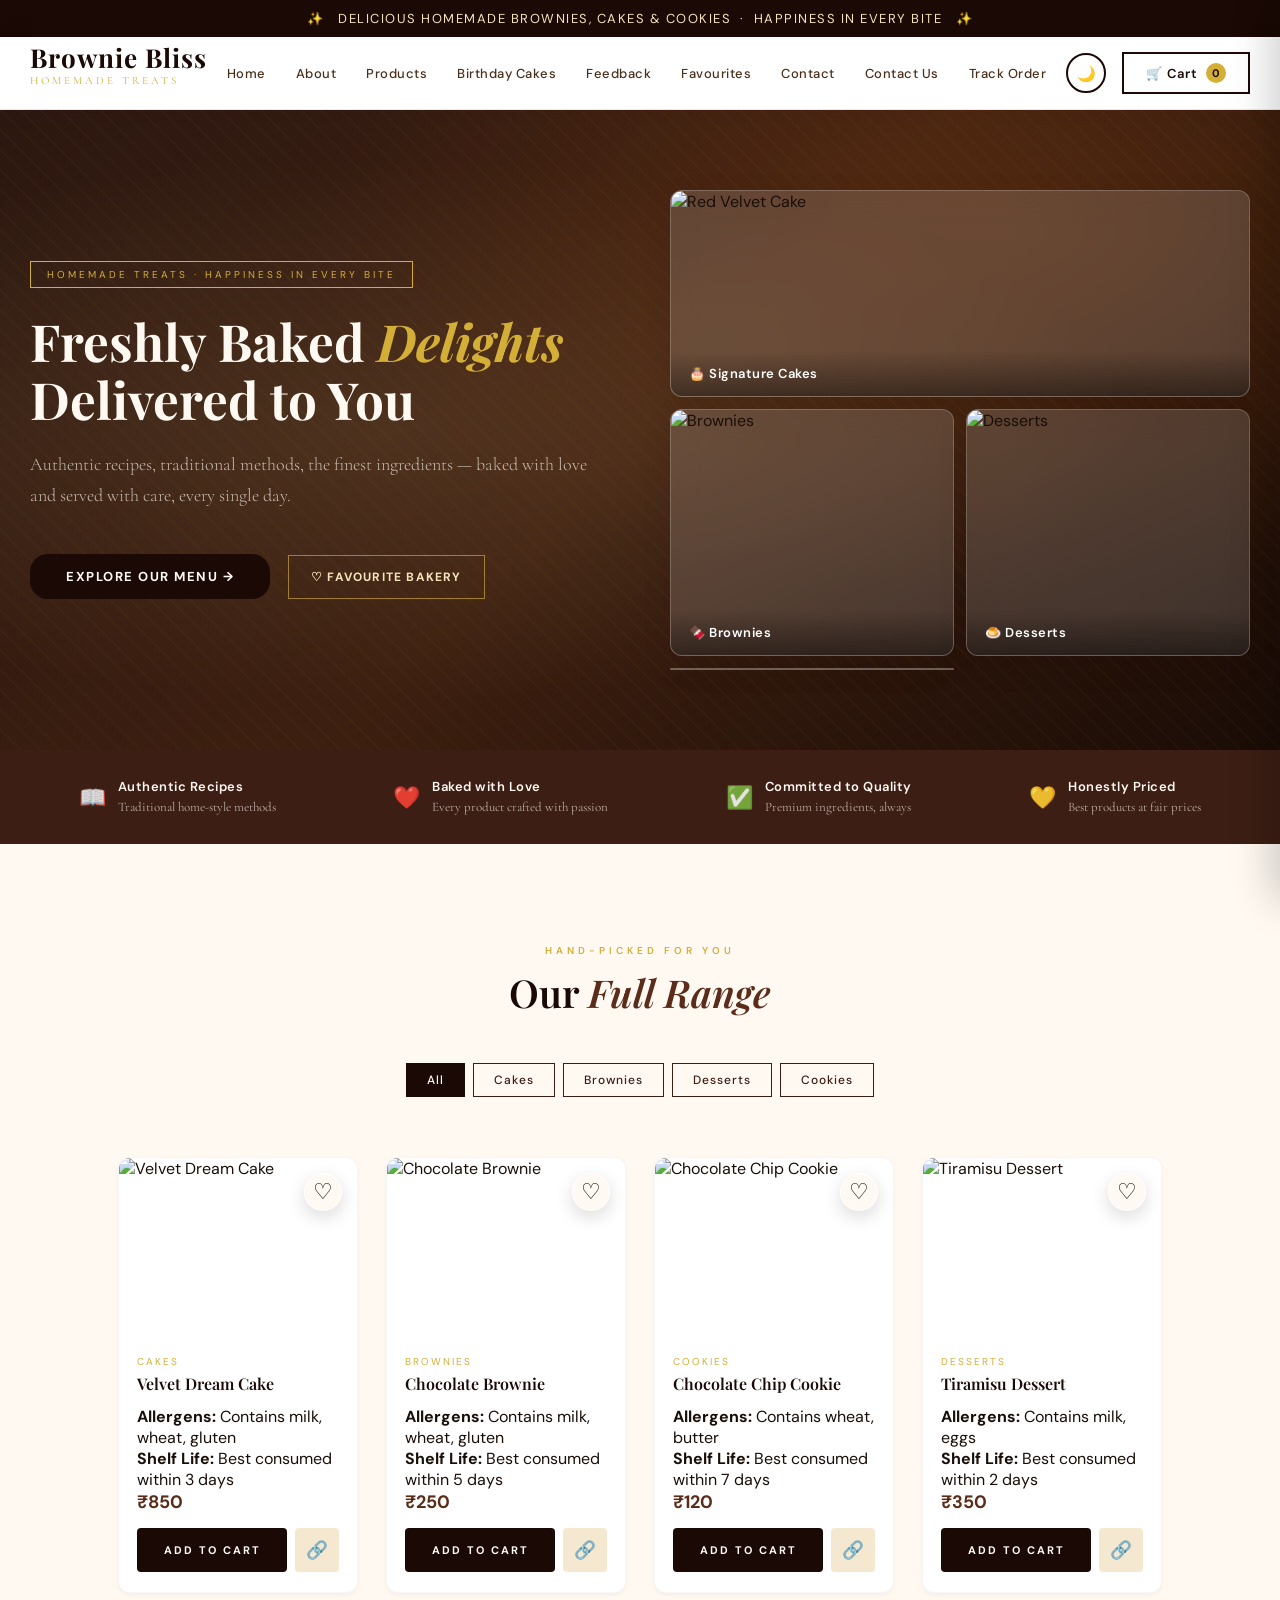
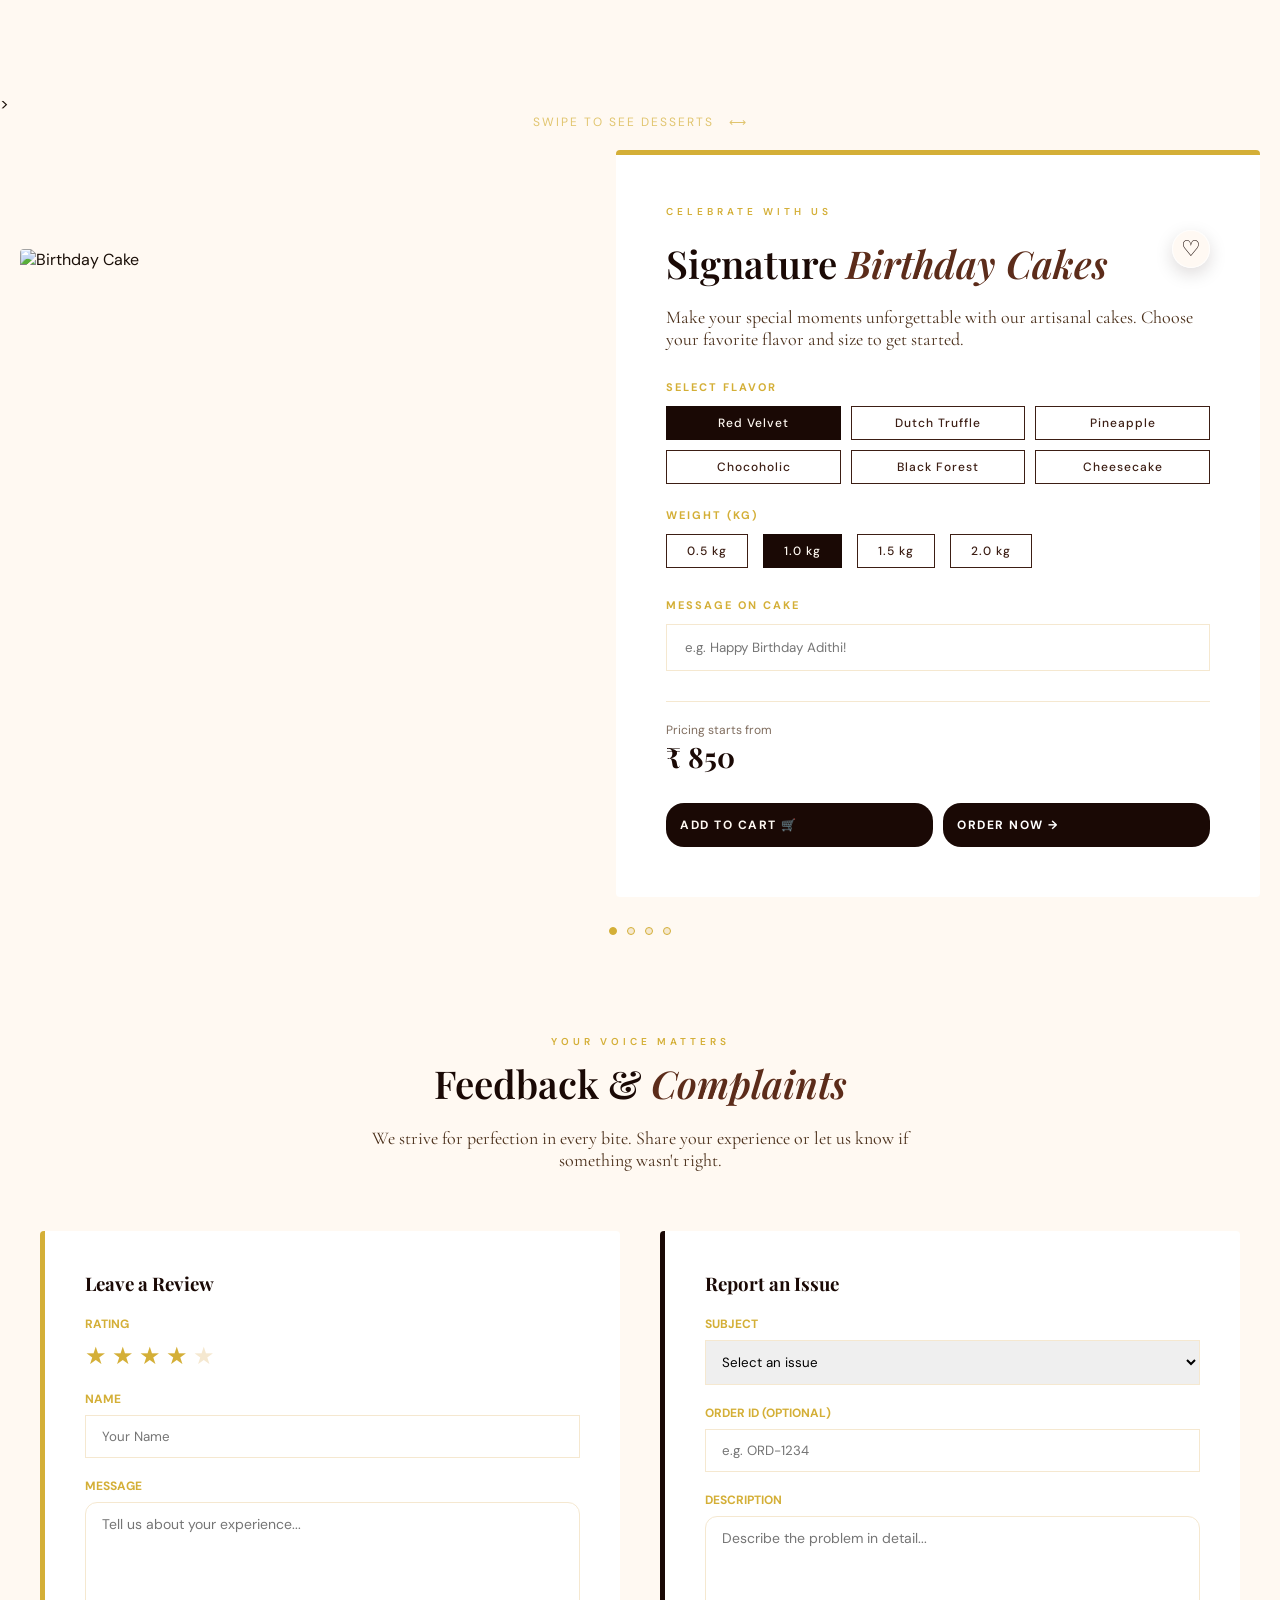
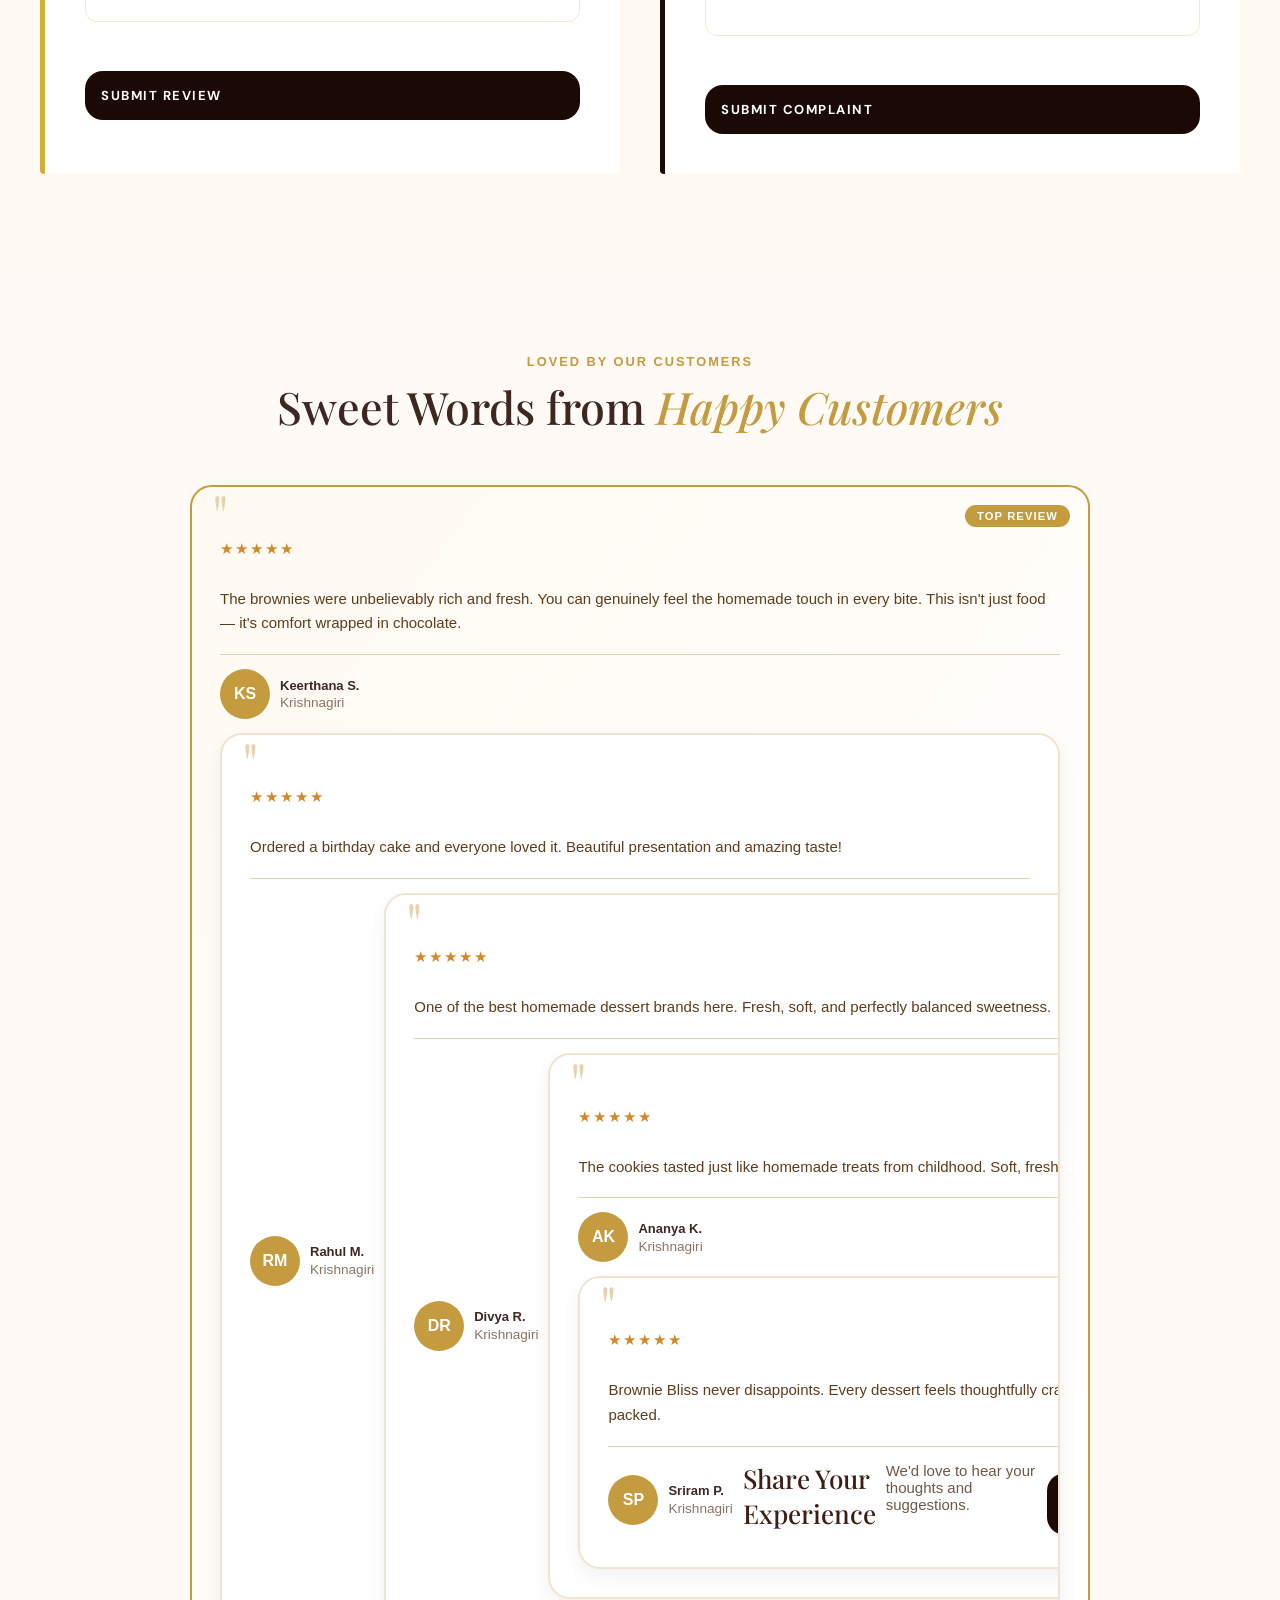
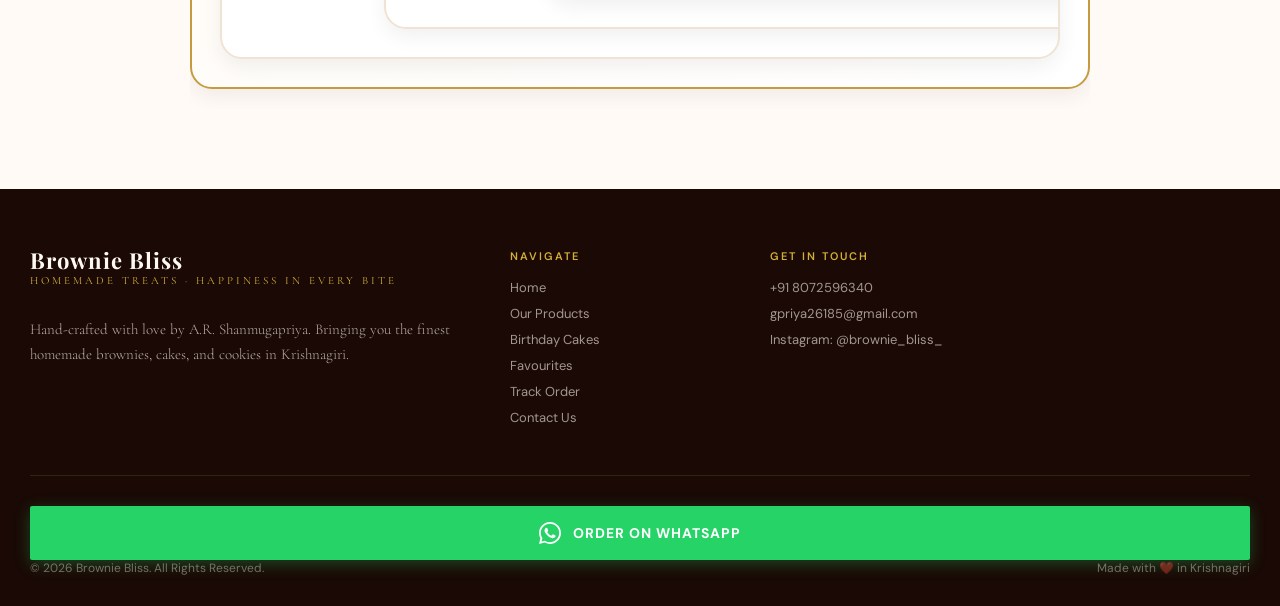
==== commit b0644b3c: "ui/fix 3#919" ====
--- a/public/index.html
+++ b/public/index.html
@@ -2,370 +2,350 @@
 <html lang="en">
 
 <head>
-  <meta charset="UTF-8">
-  <meta name="viewport" content="width=device-width, initial-scale=1.0">
-  <link rel="icon" type="image/png" href="assets/favicon.png">
-  <title>Brownie Bliss — Happiness in Every Bite</title>
-  <link
-    href="https://fonts.googleapis.com/css2?family=Playfair+Display:ital,wght@0,400;0,600;0,700;1,400&family=Cormorant+Garamond:wght@300;400;500&family=DM+Sans:wght@300;400;500&display=swap"
-    rel="stylesheet">
-  <link rel="stylesheet" href="style.css">
-
-  <!-- Theme init: sets dark class synchronously before first paint (no flash) -->
-  <script>
-    (function () {
-      try {
-        var t = localStorage.getItem('bb_theme') || 'light';
-        if (t === 'dark') document.documentElement.classList.add('dark');
-      } catch (_) { }
-    })();
-  </script>
+    <meta charset="UTF-8">
+    <meta name="viewport" content="width=device-width, initial-scale=1.0">
+    <link rel="icon" type="image/png" href="assets/favicon.png">
+    <title>Brownie Bliss — Happiness in Every Bite</title>
+    <link href="https://fonts.googleapis.com/css2?family=Playfair+Display:ital,wght@0,400;0,600;0,700;1,400&family=Cormorant+Garamond:wght@300;400;500&family=DM+Sans:wght@300;400;500&display=swap" rel="stylesheet">
+    <link rel="stylesheet" href="style.css">
+
+    <!-- Theme init: sets dark class synchronously before first paint (no flash) -->
+    <script>
+        (function() {
+            try {
+                var t = localStorage.getItem('bb_theme') || 'light';
+                if (t === 'dark') document.documentElement.classList.add('dark');
+            } catch (_) {}
+        })();
+    </script>
 </head>
 
 <body id="home">
-  <!-- ANNOUNCEMENT -->
-  <div class="announcement">
-    ✨ &nbsp; DELICIOUS HOMEMADE BROWNIES, CAKES & COOKIES &nbsp;·&nbsp; HAPPINESS IN EVERY BITE &nbsp; ✨
-  </div>
-
-  <!-- HEADER -->
-  <header>
-    <div class="header-inner">
-      <a href="index.html" class="logo">
-        <span class="logo-name">Brownie Bliss</span>
-        <span class="logo-sub">Homemade Treats</span>
-      </a>
-      <nav>
-        <a href="index.html#home">Home</a>
-        <a href="about.html">About</a>
-        <a href="products.html">Products</a>
-        <a href="index.html#birthday">Birthday Cakes</a>
-        <a href="#feedback">Feedback</a>
-        <a href="favourites.html">Favourites <span class="nav-count" data-favourites-count
+    <!-- ANNOUNCEMENT -->
+    <div class="announcement">
+        ✨ &nbsp; DELICIOUS HOMEMADE BROWNIES, CAKES & COOKIES &nbsp;·&nbsp; HAPPINESS IN EVERY BITE &nbsp; ✨
+    </div>
+
+    <!-- HEADER -->
+    <header>
+        <div class="header-inner">
+            <a href="index.html" class="logo">
+                <span class="logo-name">Brownie Bliss</span>
+                <span class="logo-sub">Homemade Treats</span>
+            </a>
+            <nav>
+                <a href="index.html#home">Home</a>
+                <a href="about.html">About</a>
+                <a href="products.html">Products</a>
+                <a href="index.html#birthday">Birthday Cakes</a>
+                <a href="#feedback">Feedback</a>
+                <a href="favourites.html">Favourites <span class="nav-count" data-favourites-count
             style="display:none">0</span></a>
-        <a href="index.html#contact">Contact</a>
-        <a href="contact.html">Contact Us</a>
-        <a href="track.html">Track Order</a>
-      </nav>
-      <button class="menu-toggle" onclick="toggleMenu()">
+                <a href="index.html#contact">Contact</a>
+                <a href="contact.html">Contact Us</a>
+                <a href="track.html">Track Order</a>
+            </nav>
+            <button class="menu-toggle" onclick="toggleMenu()">
         ☰
       </button>
-      <div class="header-actions">
-        <button id="themeToggleBtn" class="theme-toggle-btn" onclick="toggleTheme()" aria-label="Toggle dark mode"
-          title="Toggle dark mode">
+            <div class="header-actions">
+                <button id="themeToggleBtn" class="theme-toggle-btn" onclick="toggleTheme()" aria-label="Toggle dark mode" title="Toggle dark mode">
           <span id="themeIcon">🌙</span>
         </button>
-        <button class="cart-btn" onclick="openCart()">
+                <button class="cart-btn" onclick="openCart()">
           🛒 Cart
           <span class="cart-count" id="cartBadge">0</span>
         </button>
-      </div>
+            </div>
+        </div>
+    </header>
+    <div class="mobile-menu" id="mobileMenu">
+        <a href="index.html#home">Home</a>
+        <a href="products.html">Products</a>
+        <a href="index.html#birthday">Birthday Cakes</a>
+        <a href="index.html#contact">Contact</a>
+        <a href="track.html">Track Order</a>
     </div>
-  </header>
-  <div class="mobile-menu" id="mobileMenu">
-    <a href="index.html#home">Home</a>
-    <a href="products.html">Products</a>
-    <a href="index.html#birthday">Birthday Cakes</a>
-    <a href="index.html#contact">Contact</a>
-    <a href="track.html">Track Order</a>
-  </div>
-  <!-- HERO -->
-  <section class="hero">
-    <div class="hero-bg"></div>
-    <div class="hero-pattern"></div>
-
-    <div class="hero-content">
-
-      <div class="hero-text" data-aos="fade-right">
-
-        <span class="hero-badge">
+    <!-- HERO -->
+    <section class="hero">
+        <div class="hero-bg"></div>
+        <div class="hero-pattern"></div>
+
+        <div class="hero-content">
+
+            <div class="hero-text" data-aos="fade-right">
+
+                <span class="hero-badge">
           Homemade Treats · Happiness in every bite
         </span>
 
-        <h1 class="hero-title">
-          Freshly Baked <em>Delights</em><br> Delivered to You
-        </h1>
-
-        <p class="hero-desc">
-          Authentic recipes, traditional methods, the finest ingredients — baked with love and served with care, every
-          single day.
-        </p>
-
-        <a href="#products" class="hero-cta" style="text-decoration: none;">
+                <h1 class="hero-title">
+                    Freshly Baked <em>Delights</em><br> Delivered to You
+                </h1>
+
+                <p class="hero-desc">
+                    Authentic recipes, traditional methods, the finest ingredients — baked with love and served with care, every single day.
+                </p>
+
+                <a href="#products" class="hero-cta" style="text-decoration: none;">
           Explore Our Menu &rarr;
         </a>
 
-        <button class="hero-favourite-btn" type="button" data-fav-type="bakeries" data-fav-id="brownie-bliss"
-          aria-pressed="false" onclick="toggleBakeryFavourite()">
+                <button class="hero-favourite-btn" type="button" data-fav-type="bakeries" data-fav-id="brownie-bliss" aria-pressed="false" onclick="toggleBakeryFavourite()">
 
           &#9825; Favourite Bakery
 
         </button>
 
-      </div>
-
-      <div class="hero-visual" data-aos="fade-left">
-
-        <div class="hero-card">
-
-          <img src="https://theobroma.in/cdn/shop/files/redvelvet-theo.jpg?v=1701321860" alt="Red Velvet Cake">
-
-          <div class="hero-card-label">
-            🎂 Signature Cakes
-          </div>
-
-        </div>
-
-        <div class="hero-card">
-
-          <img src="https://theobroma.in/cdn/shop/files/OverloadBrownie_400x400.jpg?v=1711183338" alt="Brownies">
-
-          <div class="hero-card-label">
-            🍫 Brownies
-          </div>
-
-        </div>
-
-        <div class="hero-card">
-
-          <img src="https://theobroma.in/cdn/shop/files/Delicacies-04.jpg?v=1681320427" alt="Desserts">
-
-          <div class="hero-card-label">
-            🍮 Desserts
-          </div>
-
-        </div>
-
-        <div class="hero-card">
-
-        </div>
-  </section>
-  <!-- VALUES STRIP -->
-  <div class="values-strip" id="about">
-
-    <div class="values-inner" data-aos="fade-up">
-
-      <div class="value-item">
-        <span class="value-icon">📖</span>
-
-        <div class="value-text">
-          <strong>Authentic Recipes</strong>
-          <span>Traditional home-style methods</span>
-        </div>
-      </div>
-
-      <div class="value-item">
-        <span class="value-icon">❤️</span>
-
-        <div class="value-text">
-          <strong>Baked with Love</strong>
-          <span>Every product crafted with passion</span>
-        </div>
-      </div>
-
-      <div class="value-item">
-        <span class="value-icon">✅</span>
-
-        <div class="value-text">
-          <strong>Committed to Quality</strong>
-          <span>Premium ingredients, always</span>
-        </div>
-      </div>
-
-      <div class="value-item">
-        <span class="value-icon">💛</span>
-
-        <div class="value-text">
-          <strong>Honestly Priced</strong>
-          <span>Best products at fair prices</span>
-        </div>
-      </div>
-
+            </div>
+
+            <div class="hero-visual" data-aos="fade-left">
+
+                <div class="hero-card">
+
+                    <img src="https://theobroma.in/cdn/shop/files/redvelvet-theo.jpg?v=1701321860" alt="Red Velvet Cake">
+
+                    <div class="hero-card-label">
+                        🎂 Signature Cakes
+                    </div>
+
+                </div>
+
+                <div class="hero-card">
+
+                    <img src="https://theobroma.in/cdn/shop/files/OverloadBrownie_400x400.jpg?v=1711183338" alt="Brownies">
+
+                    <div class="hero-card-label">
+                        🍫 Brownies
+                    </div>
+
+                </div>
+
+                <div class="hero-card">
+
+                    <img src="https://theobroma.in/cdn/shop/files/Delicacies-04.jpg?v=1681320427" alt="Desserts">
+
+                    <div class="hero-card-label">
+                        🍮 Desserts
+                    </div>
+
+                </div>
+
+                <div class="hero-card">
+
+                </div>
+    </section>
+    <!-- VALUES STRIP -->
+    <div class="values-strip" id="about">
+
+        <div class="values-inner" data-aos="fade-up">
+
+            <div class="value-item">
+                <span class="value-icon">📖</span>
+
+                <div class="value-text">
+                    <strong>Authentic Recipes</strong>
+                    <span>Traditional home-style methods</span>
+                </div>
+            </div>
+
+            <div class="value-item">
+                <span class="value-icon">❤️</span>
+
+                <div class="value-text">
+                    <strong>Baked with Love</strong>
+                    <span>Every product crafted with passion</span>
+                </div>
+            </div>
+
+            <div class="value-item">
+                <span class="value-icon">✅</span>
+
+                <div class="value-text">
+                    <strong>Committed to Quality</strong>
+                    <span>Premium ingredients, always</span>
+                </div>
+            </div>
+
+            <div class="value-item">
+                <span class="value-icon">💛</span>
+
+                <div class="value-text">
+                    <strong>Honestly Priced</strong>
+                    <span>Best products at fair prices</span>
+                </div>
+            </div>
+
+        </div>
     </div>
-  </div>
-  <!-- PRODUCTS SECTION -->
-  <section class="products-section" id="products" style="padding: 100px 30px; background: var(--cream);">
-    <div class="products-inner">
-      <div class="section-header" data-aos="fade-up">
-
-        <span class="section-label">
+    <!-- PRODUCTS SECTION -->
+    <section class="products-section" id="products" style="padding: 100px 30px; background: var(--cream);">
+        <div class="products-inner">
+            <div class="section-header" data-aos="fade-up">
+
+                <span class="section-label">
           Hand-picked for you
         </span>
 
-        <h2 class="section-title">
-          Our <em>Full Range</em>
-        </h2>
-
-      </div>
-
-    </div>
-
-    <div class="filter-tabs" style="margin-bottom: 60px">
-      <button class="filter-tab active" onclick="filterProducts('all', this)">
+                <h2 class="section-title">
+                    Our <em>Full Range</em>
+                </h2>
+
+            </div>
+
+        </div>
+
+        <div class="filter-tabs" style="margin-bottom: 60px">
+            <button class="filter-tab active" onclick="filterProducts('all', this)">
         All
       </button>
-      <button class="filter-tab" onclick="filterProducts('cakes', this)">
+            <button class="filter-tab" onclick="filterProducts('cakes', this)">
         Cakes
       </button>
-      <button class="filter-tab" onclick="filterProducts('brownies', this)">
+            <button class="filter-tab" onclick="filterProducts('brownies', this)">
         Brownies
       </button>
-      <button class="filter-tab" onclick="filterProducts('desserts', this)">
+            <button class="filter-tab" onclick="filterProducts('desserts', this)">
         Desserts
       </button>
-      <button class="filter-tab" onclick="filterProducts('cookies', this)">
+            <button class="filter-tab" onclick="filterProducts('cookies', this)">
         Cookies
       </button>
-    </div>
-
-    <div class="products-grid" id="productsGrid"></div>
-    </div>
-  </section>
-
-  <!-- BIRTHDAY & DESSERT SLIDER SECTION -->
-  <section class="birthday-section" data-aos="fade-up  style=" padding: 100px 0; background: var(--cream-dark);
-    min-height: 80vh; overflow: hidden; "></section>
+        </div>
+
+        <div class="products-grid" id="productsGrid"></div>
+        </div>
+    </section>
+
+    <!-- BIRTHDAY & DESSERT SLIDER SECTION -->
+    <section class="birthday-section" data-aos="fade-up  style=" padding: 100px 0; background: var(--cream-dark); min-height: 80vh; overflow: hidden; "></section>
  >
 
   <!-- Slider Hint -->
   <div
-    style=" text-align: center; margin-bottom: 20px; font-size: 12px; color: var(--gold); letter-spacing: 2px;
-    text-transform: uppercase; opacity: 0.7; ">
+    style=" text-align: center; margin-bottom: 20px; font-size: 12px; color: var(--gold); letter-spacing: 2px; text-transform: uppercase; opacity: 0.7; ">
     Swipe to see Desserts &nbsp; ⟷
   </div>
 
   <div class=" birthday-slider "
-    style=" display: flex; overflow-x: auto; scroll-snap-type: x mandatory; -webkit-overflow-scrolling: touch;
-    scroll-behavior: smooth; ">
+    style=" display: flex; overflow-x: auto; scroll-snap-type: x mandatory; -webkit-overflow-scrolling: touch; scroll-behavior: smooth; ">
 
     <!-- SLIDE 1: BIRTHDAY CAKES -->
     <div class=" bday-slide " style=" flex: 0 0 100%; padding: 0 20px; box-sizing: border-box; " ; scroll-snap-align: start;
       padding: 0 30px; ">
-    <div class=" birthday-grid ">
-      <div class=" birthday-visual ">
-        <img id=" birthdayCakeImg " src=" https://theobroma.in/cdn/shop/files/redvelvet-theo.jpg?v=1701321860 "
-          alt=" Birthday Cake " style=" width: 100%; height: clamp(250px, 50vw, 550px); object-fit: cover; border-radius: 4px; box-shadow:
+        <div class=" birthday-grid ">
+            <div class=" birthday-visual ">
+                <img id=" birthdayCakeImg " src=" https://theobroma.in/cdn/shop/files/redvelvet-theo.jpg?v=1701321860 " alt=" Birthday Cake " style=" width: 100%; height: clamp(250px, 50vw, 550px); object-fit: cover; border-radius: 4px; box-shadow:
       var(--shadow); ">
-      </div>
-      <div class=" birthday-card " style=" background: var(--white); padding: clamp(20px, 4vw, 50px); border-radius: 4px; box-shadow:
+            </div>
+            <div class=" birthday-card " style=" background: var(--white); padding: clamp(20px, 4vw, 50px); border-radius: 4px; box-shadow:
       var(--shadow); border-top: 5px solid var(--gold); ">
-        <span class=" section-label ">Celebrate with Us</span>
-        <div class=" birthday-title-row ">
-          <h2 class=" section-title " style=" margin-bottom: 20px; ">Signature <em>Birthday Cakes</em></h2>
-          <button id=" birthdayFavoriteBtn " class=" favorite-btn favorite-btn-inline " type=" button "
-            aria-label=" Toggle birthday cake favourite " aria-pressed=" false "
-            onclick=" toggleBirthdayFavourite() ">&#9825;</button>
-        </div>
-        <p style=" margin-bottom: 30px; color: var(--text-mid); font-family: 'Cormorant Garamond' , serif; font-size:
+                <span class=" section-label ">Celebrate with Us</span>
+                <div class=" birthday-title-row ">
+                    <h2 class=" section-title " style=" margin-bottom: 20px; ">Signature <em>Birthday Cakes</em></h2>
+                    <button id=" birthdayFavoriteBtn " class=" favorite-btn favorite-btn-inline " type=" button " aria-label=" Toggle birthday cake favourite " aria-pressed=" false " onclick=" toggleBirthdayFavourite() ">&#9825;</button>
+                </div>
+                <p style=" margin-bottom: 30px; color: var(--text-mid); font-family: 'Cormorant Garamond' , serif; font-size:
       18px; ">
-          Make your special moments unforgettable with our artisanal cakes. Choose your favorite flavor and size to get
-          started.
-        </p>
-
-        <div style=" margin-bottom: 24px; ">
-          <label style=" display: block; font-size: 11px; letter-spacing: 2px; text-transform: uppercase; color:
+                    Make your special moments unforgettable with our artisanal cakes. Choose your favorite flavor and size to get started.
+                </p>
+
+                <div style=" margin-bottom: 24px; ">
+                    <label style=" display: block; font-size: 11px; letter-spacing: 2px; text-transform: uppercase; color:
       var(--gold); margin-bottom: 12px; font-weight: 700; ">Select
             Flavor</label>
-          <div style=" display: grid; gap: 10px; " class=" responsive-grid ">
-            <button class=" filter-tab flavor-btn active " onclick=" updateBirthdayCake( 'Red Velvet' ) ">
+                    <div style=" display: grid; gap: 10px; " class=" responsive-grid ">
+                        <button class=" filter-tab flavor-btn active " onclick=" updateBirthdayCake( 'Red Velvet' ) ">
               Red Velvet
             </button>
 
-            <button class=" filter-tab flavor-btn " onclick=" updateBirthdayCake( 'Dutch Truffle' ) ">
+                        <button class=" filter-tab flavor-btn " onclick=" updateBirthdayCake( 'Dutch Truffle' ) ">
               Dutch Truffle
             </button>
 
-            <button class=" filter-tab flavor-btn " onclick=" updateBirthdayCake( 'Pineapple' ) ">
+                        <button class=" filter-tab flavor-btn " onclick=" updateBirthdayCake( 'Pineapple' ) ">
               Pineapple
             </button>
 
-            <button class=" filter-tab flavor-btn " onclick=" updateBirthdayCake( 'Chocoholic' ) ">
+                        <button class=" filter-tab flavor-btn " onclick=" updateBirthdayCake( 'Chocoholic' ) ">
               Chocoholic
             </button>
 
-            <button class=" filter-tab flavor-btn " onclick=" updateBirthdayCake( 'Black Forest' ) ">
+                        <button class=" filter-tab flavor-btn " onclick=" updateBirthdayCake( 'Black Forest' ) ">
               Black Forest
             </button>
 
-            <button class=" filter-tab flavor-btn " onclick=" updateBirthdayCake( 'Cheesecake' ) ">
+                        <button class=" filter-tab flavor-btn " onclick=" updateBirthdayCake( 'Cheesecake' ) ">
               Cheesecake
             </button>
-          </div>
-        </div>
-
-        <div style=" margin-bottom: 30px; ">
-          <label style=" display: block; font-size: 11px; letter-spacing: 2px; text-transform: uppercase; color:
+                    </div>
+                </div>
+
+                <div style=" margin-bottom: 30px; ">
+                    <label style=" display: block; font-size: 11px; letter-spacing: 2px; text-transform: uppercase; color:
       var(--gold); margin-bottom: 12px; font-weight: 700; ">Weight
             (kg)</label>
-          <div style=" display: flex; flex-wrap: wrap; gap: 15px; ">
-            <button class=" filter-tab weight-btn " onclick=" setCakeWeight( '0.5' , event) ">0.5 kg</button>
-            <button class=" filter-tab weight-btn active " onclick=" setCakeWeight( '1.0' , event) ">1.0 kg</button>
-            <button class=" filter-tab weight-btn " onclick=" setCakeWeight( '1.5' , event) ">1.5 kg</button>
-            <button class=" filter-tab weight-btn " onclick=" setCakeWeight( '2.0' , event) ">2.0 kg</button>
-          </div>
-        </div>
-
-        <div style=" margin-bottom: 30px; ">
-          <label style=" display: block; font-size: 11px; letter-spacing: 2px; text-transform: uppercase; color:
+                    <div style=" display: flex; flex-wrap: wrap; gap: 15px; ">
+                        <button class=" filter-tab weight-btn " onclick=" setCakeWeight( '0.5' , event) ">0.5 kg</button>
+                        <button class=" filter-tab weight-btn active " onclick=" setCakeWeight( '1.0' , event) ">1.0 kg</button>
+                        <button class=" filter-tab weight-btn " onclick=" setCakeWeight( '1.5' , event) ">1.5 kg</button>
+                        <button class=" filter-tab weight-btn " onclick=" setCakeWeight( '2.0' , event) ">2.0 kg</button>
+                    </div>
+                </div>
+
+                <div style=" margin-bottom: 30px; ">
+                    <label style=" display: block; font-size: 11px; letter-spacing: 2px; text-transform: uppercase; color:
       var(--gold); margin-bottom: 12px; font-weight: 700; ">Message
             on Cake</label>
-          <input type=" text " id=" cakeMessage " placeholder=" e.g. Happy Birthday Adithi! " style=" width: 100%; padding: 14px; border: 1px solid var(--cream-dark); outline: none;
+                    <input type=" text " id=" cakeMessage " placeholder=" e.g. Happy Birthday Adithi! " style=" width: 100%; padding: 14px; border: 1px solid var(--cream-dark); outline: none;
       font-family: 'DM Sans' , sans-serif; ">
-        </div>
-
-        <div style=" display: flex; flex-direction: column; gap: 10px; padding-top: 20px; border-top: 1px solid
+                </div>
+
+                <div style=" display: flex; flex-direction: column; gap: 10px; padding-top: 20px; border-top: 1px solid
       var(--cream-dark); ">
-          <div style=" display: flex; justify-content: space-between; align-items: center; margin-bottom: 10px; ">
-            <div>
-              <span style=" display: block; font-size: 12px; color: var(--text-mid); opacity: 0.7; ">Pricing
+                    <div style=" display: flex; justify-content: space-between; align-items: center; margin-bottom: 10px; ">
+                        <div>
+                            <span style=" display: block; font-size: 12px; color: var(--text-mid); opacity: 0.7; ">Pricing
                 starts
                 from</span>
-              <span id=" cakePrice " style=" font-family: 'Playfair Display' , serif; font-size: 28px; font-weight: 700; color:
+                            <span id=" cakePrice " style=" font-family: 'Playfair Display' , serif; font-size: 28px; font-weight: 700; color:
       var(--brown-dark); ">₹
                 850</span>
-            </div>
-          </div>
-          <div style=" display: grid; grid-template-columns: 1fr 1fr; gap: 10px; ">
-            <button class=" hero-cta " style=" padding: 14px; font-size: 12px; " onclick=" addBirthdayToCart() ">
+                        </div>
+                    </div>
+                    <div style=" display: grid; grid-template-columns: 1fr 1fr; gap: 10px; ">
+                        <button class=" hero-cta " style=" padding: 14px; font-size: 12px; " onclick=" addBirthdayToCart() ">
               Add to Cart 🛒
             </button>
-            <button class=" hero-cta "
-              style=" padding: 14px; font-size: 12px; background: var(--brown-dark); color: var(--white); "
-              onclick=" openCheckout() ">
+                        <button class=" hero-cta " style=" padding: 14px; font-size: 12px; background: var(--brown-dark); color: var(--white); " onclick=" openCheckout() ">
               Order Now &rarr;
             </button>
-          </div>
-        </div>
-      </div>
-    </div>
-    </div>
-
-    <!-- SLIDE 2: DESSERTS -->
-    <div class=" bday-slide " style=" flex: 0 0 100%; padding: 0 20px; box-sizing: border-box; " ; scroll-snap-align:
-      start; padding: 0 30px; ">
+                    </div>
+                </div>
+            </div>
+        </div>
+        </div>
+
+        <!-- SLIDE 2: DESSERTS -->
+        <div class=" bday-slide " style=" flex: 0 0 100%; padding: 0 20px; box-sizing: border-box; " ; scroll-snap-align: start; padding: 0 30px; ">
       <div class=" birthday-grid ">
         <div class=" birthday-visual ">
-          <img id=" dessertImg " src=" https://theobroma.in/cdn/shop/files/Delicacies-04.jpg?v=1681320427 " alt="
-      Desserts "
-            style=" width: 100%; height: clamp(250px, 60vw, 550px); object-fit: cover; border-radius: 4px; box-shadow:
-      var(--shadow); ">
+          <img id=" dessertImg " src=" https://theobroma.in/cdn/shop/files/Delicacies-04.jpg?v=1681320427 " alt=" Desserts "
+            style=" width: 100%; height: clamp(250px, 60vw, 550px); object-fit: cover; border-radius: 4px; box-shadow: var(--shadow); ">
         </div>
         <div class=" birthday-card "
-          style=" background: var(--white); padding: 50px; border-radius: 4px; box-shadow: var(--shadow); border-top:
-      5px solid var(--gold); ">
+          style=" background: var(--white); padding: 50px; border-radius: 4px; box-shadow: var(--shadow); border-top: 5px solid var(--gold); ">
           <span class=" section-label ">Sweet Treats</span>
           <h2 class=" section-title " style=" margin-bottom: 20px; ">Exquisite <em>Desserts</em></h2>
           <p
-            style=" margin-bottom: 30px; color: var(--text-mid); font-family: 'Cormorant Garamond' , serif; font-size:
-      18px; ">
+            style=" margin-bottom: 30px; color: var(--text-mid); font-family: 'Cormorant Garamond' , serif; font-size: 18px; ">
             Indulge in our curated collection of fine desserts. From macarons to cheesecakes, every bite is a
             celebration of flavor and craftsmanship.
           </p>
 
           <div style=" margin-bottom: 24px; ">
             <label
-              style=" display: block; font-size: 11px; letter-spacing: 2px; text-transform: uppercase; color:
-      var(--gold); margin-bottom: 12px; font-weight: 700; ">Select
+              style=" display: block; font-size: 11px; letter-spacing: 2px; text-transform: uppercase; color: var(--gold); margin-bottom: 12px; font-weight: 700; ">Select
               Variety</label>
             <div class=" responsive-grid " style=" display: grid; gap: 10px; ">
               <button class=" filter-tab active ">Macarons</button>
@@ -379,8 +359,7 @@
 
           <div style=" margin-bottom: 30px; ">
             <label
-              style=" display: block; font-size: 11px; letter-spacing: 2px; text-transform: uppercase; color:
-      var(--gold); margin-bottom: 12px; font-weight: 700; ">Box
+              style=" display: block; font-size: 11px; letter-spacing: 2px; text-transform: uppercase; color: var(--gold); margin-bottom: 12px; font-weight: 700; ">Box
               Size</label>
             <div style=" display: flex; flex-wrap: wrap; gap: 15px; ">
               <button class=" filter-tab ">Box of 2</button>
@@ -392,25 +371,21 @@
 
           <div style=" margin-bottom: 30px; ">
             <label
-              style=" display: block; font-size: 11px; letter-spacing: 2px; text-transform: uppercase; color:
-      var(--gold); margin-bottom: 12px; font-weight: 700; ">Special
+              style=" display: block; font-size: 11px; letter-spacing: 2px; text-transform: uppercase; color: var(--gold); margin-bottom: 12px; font-weight: 700; ">Special
               Request</label>
             <input type=" text " placeholder=" e.g. Less sugar, Eggless "
-              style=" width: 100%; padding: 14px; border: 1px solid var(--cream-dark); outline: none;
-      font-family: 'DM Sans' , sans-serif; ">
+              style=" width: 100%; padding: 14px; border: 1px solid var(--cream-dark); outline: none; font-family: 'DM Sans' , sans-serif; ">
           </div>
 
           <div
-            style=" display: flex; flex-direction: column; gap: 10px; padding-top: 20px; border-top: 1px solid
-      var(--cream-dark); ">
+            style=" display: flex; flex-direction: column; gap: 10px; padding-top: 20px; border-top: 1px solid var(--cream-dark); ">
             <div style=" display: flex; justify-content: space-between; align-items: center; margin-bottom: 10px; ">
               <div>
                 <span style=" display: block; font-size: 12px; color: var(--text-mid); opacity: 0.7; ">Pricing
                   starts
                   from</span>
                 <span
-                  style=" font-family: 'Playfair Display' , serif; font-size: 28px; font-weight: 700; color:
-      var(--brown-dark); ">₹
+                  style=" font-family: 'Playfair Display' , serif; font-size: 28px; font-weight: 700; color: var(--brown-dark); ">₹
                   350</span>
               </div>
             </div>
@@ -432,114 +407,104 @@
     <!-- SLIDE 3: BROWNIES -->
     <div class=" bday-slide " style=" flex: 0 0 100%; padding: 0 20px; box-sizing: border-box; " ; scroll-snap-align: start;
       padding: 0 30px; ">
-      <div class=" birthday-grid ">
-        <div class=" birthday-visual ">
-          <img id=" brownieImg " src=" https://theobroma.in/cdn/shop/files/OverloadBrownie_400x400.jpg?v=1711183338 "
-            alt=" Brownies " style=" width: 100%; height: clamp(250px, 60vw, 550px); object-fit: cover; border-radius: 4px; box-shadow:
+            <div class=" birthday-grid ">
+                <div class=" birthday-visual ">
+                    <img id=" brownieImg " src=" https://theobroma.in/cdn/shop/files/OverloadBrownie_400x400.jpg?v=1711183338 " alt=" Brownies " style=" width: 100%; height: clamp(250px, 60vw, 550px); object-fit: cover; border-radius: 4px; box-shadow:
       var(--shadow); ">
-        </div>
-        <div class=" birthday-card " style=" background: var(--white); padding: 50px; border-radius: 4px; box-shadow: var(--shadow); border-top:
+                </div>
+                <div class=" birthday-card " style=" background: var(--white); padding: 50px; border-radius: 4px; box-shadow: var(--shadow); border-top:
       5px solid var(--gold); ">
-          <span class=" section-label ">Fudgy Delights</span>
-          <h2 class=" section-title " style=" margin-bottom: 20px; ">Signature <em>Brownies</em></h2>
-          <p style=" margin-bottom: 30px; color: var(--text-mid); font-family: 'Cormorant Garamond' , serif; font-size:
+                    <span class=" section-label ">Fudgy Delights</span>
+                    <h2 class=" section-title " style=" margin-bottom: 20px; ">Signature <em>Brownies</em></h2>
+                    <p style=" margin-bottom: 30px; color: var(--text-mid); font-family: 'Cormorant Garamond' , serif; font-size:
       18px; ">
-            Our brownies are legendary. Fudgy, decadent, and made with the finest Belgian chocolate for an unparalleled
-            cocoa experience.
-          </p>
-
-          <div style=" margin-bottom: 24px; ">
-            <label style=" display: block; font-size: 11px; letter-spacing: 2px; text-transform: uppercase; color:
+                        Our brownies are legendary. Fudgy, decadent, and made with the finest Belgian chocolate for an unparalleled cocoa experience.
+                    </p>
+
+                    <div style=" margin-bottom: 24px; ">
+                        <label style=" display: block; font-size: 11px; letter-spacing: 2px; text-transform: uppercase; color:
       var(--gold); margin-bottom: 12px; font-weight: 700; ">Select
               Flavor</label>
-            <div class=" responsive-grid " style=" display: grid; gap: 10px; ">
-              <button class=" filter-tab active ">Walnut</button>
-              <button class=" filter-tab ">Overload</button>
-              <button class=" filter-tab ">Nutella</button>
-              <button class=" filter-tab ">Red Velvet</button>
-              <button class=" filter-tab ">Cookie</button>
-              <button class=" filter-tab ">Assorted</button>
-            </div>
-          </div>
-
-          <div style=" margin-bottom: 30px; ">
-            <label style=" display: block; font-size: 11px; letter-spacing: 2px; text-transform: uppercase; color:
+                        <div class=" responsive-grid " style=" display: grid; gap: 10px; ">
+                            <button class=" filter-tab active ">Walnut</button>
+                            <button class=" filter-tab ">Overload</button>
+                            <button class=" filter-tab ">Nutella</button>
+                            <button class=" filter-tab ">Red Velvet</button>
+                            <button class=" filter-tab ">Cookie</button>
+                            <button class=" filter-tab ">Assorted</button>
+                        </div>
+                    </div>
+
+                    <div style=" margin-bottom: 30px; ">
+                        <label style=" display: block; font-size: 11px; letter-spacing: 2px; text-transform: uppercase; color:
       var(--gold); margin-bottom: 12px; font-weight: 700; ">Pack
               Size</label>
-            <div style=" display: flex; flex-wrap: wrap; gap: 15px; ">
-              <button class=" filter-tab ">Pack of 1</button>
-              <button class=" filter-tab active ">Pack of 4</button>
-              <button class=" filter-tab ">Pack of 6</button>
-              <button class=" filter-tab ">Pack of 12</button>
-            </div>
-          </div>
-
-          <div style=" margin-bottom: 30px; ">
-            <label style=" display: block; font-size: 11px; letter-spacing: 2px; text-transform: uppercase; color:
+                        <div style=" display: flex; flex-wrap: wrap; gap: 15px; ">
+                            <button class=" filter-tab ">Pack of 1</button>
+                            <button class=" filter-tab active ">Pack of 4</button>
+                            <button class=" filter-tab ">Pack of 6</button>
+                            <button class=" filter-tab ">Pack of 12</button>
+                        </div>
+                    </div>
+
+                    <div style=" margin-bottom: 30px; ">
+                        <label style=" display: block; font-size: 11px; letter-spacing: 2px; text-transform: uppercase; color:
       var(--gold); margin-bottom: 12px; font-weight: 700; ">Gift
               Wrap</label>
-            <div style=" display: flex; flex-wrap: wrap; gap: 15px; ">
-              <button class=" filter-tab active ">Standard</button>
-              <button class=" filter-tab ">Premium Gold</button>
-            </div>
-          </div>
-
-          <div style=" display: flex; flex-direction: column; gap: 10px; padding-top: 20px; border-top: 1px solid
+                        <div style=" display: flex; flex-wrap: wrap; gap: 15px; ">
+                            <button class=" filter-tab active ">Standard</button>
+                            <button class=" filter-tab ">Premium Gold</button>
+                        </div>
+                    </div>
+
+                    <div style=" display: flex; flex-direction: column; gap: 10px; padding-top: 20px; border-top: 1px solid
       var(--cream-dark); ">
-            <div style=" display: flex; justify-content: space-between; align-items: center; margin-bottom: 10px; ">
-              <div>
-                <span style=" display: block; font-size: 12px; color: var(--text-mid); opacity: 0.7; ">Pricing
+                        <div style=" display: flex; justify-content: space-between; align-items: center; margin-bottom: 10px; ">
+                            <div>
+                                <span style=" display: block; font-size: 12px; color: var(--text-mid); opacity: 0.7; ">Pricing
                   starts
                   from</span>
-                <span style=" font-family: 'Playfair Display' , serif; font-size: 28px; font-weight: 700; color:
+                                <span style=" font-family: 'Playfair Display' , serif; font-size: 28px; font-weight: 700; color:
       var(--brown-dark); ">₹
                   250</span>
-              </div>
-            </div>
-            <div style=" display: grid; grid-template-columns: 1fr 1fr; gap: 10px; ">
-              <button class=" hero-cta " style=" padding: 14px; font-size: 12px; " onclick=" addBrownieToCart() ">
+                            </div>
+                        </div>
+                        <div style=" display: grid; grid-template-columns: 1fr 1fr; gap: 10px; ">
+                            <button class=" hero-cta " style=" padding: 14px; font-size: 12px; " onclick=" addBrownieToCart() ">
                 Add to Cart 🛒
               </button>
-              <button class=" hero-cta "
-                style=" padding: 14px; font-size: 12px; background: var(--brown-dark); color: var(--white); "
-                onclick=" openCheckout() ">
+                            <button class=" hero-cta " style=" padding: 14px; font-size: 12px; background: var(--brown-dark); color: var(--white); " onclick=" openCheckout() ">
                 Order Now &rarr;
               </button>
-            </div>
-          </div>
-        </div>
-      </div>
-    </div>
-
-    <!-- SLIDE 4: COOKIES -->
-    <div class=" bday-slide " style=" flex: 0 0 100%; padding: 0 20px; box-sizing: border-box; " ; scroll-snap-align:
-      start; padding: 0 30px; ">
+                        </div>
+                    </div>
+                </div>
+            </div>
+        </div>
+
+        <!-- SLIDE 4: COOKIES -->
+        <div class=" bday-slide " style=" flex: 0 0 100%; padding: 0 20px; box-sizing: border-box; " ; scroll-snap-align: start; padding: 0 30px; ">
       <div
-        style=" max-width: 1300px; margin: 0 auto; display: grid; grid-template-columns: repeat(auto-fit, minmax(300px,
-      1fr)); gap: 60px; align-items: center; ">
+        style=" max-width: 1300px; margin: 0 auto; display: grid; grid-template-columns: repeat(auto-fit, minmax(300px, 1fr)); gap: 60px; align-items: center; ">
         <div class=" birthday-visual ">
           <img id=" cookieImg "
             src=" https://www.shugarysweets.com/wp-content/uploads/2020/05/chocolate-chip-cookies-recipe.jpg "
             alt=" Cookies "
-            style=" width: 100%; height: clamp(250px, 60vw, 550px); object-fit: cover; border-radius: 4px; box-shadow:
-      var(--shadow); ">
+            style=" width: 100%; height: clamp(250px, 60vw, 550px); object-fit: cover; border-radius: 4px; box-shadow: var(--shadow); ">
         </div>
         <div class=" birthday-card "
-          style=" background: var(--white); padding: 50px; border-radius: 4px; box-shadow: var(--shadow); border-top:
-      5px solid var(--gold); ">
+          style=" background: var(--white); padding: 50px; border-radius: 4px; box-shadow: var(--shadow); border-top: 5px solid var(--gold); ">
           <span class=" section-label ">Freshly Baked</span>
           <h2 class=" section-title " style=" margin-bottom: 20px; ">Gourmet <em>Cookies</em></h2>
           <p
-            style=" margin-bottom: 30px; color: var(--text-mid); font-family: 'Cormorant Garamond' , serif; font-size:
-      18px; ">
+            style=" margin-bottom: 30px; color: var(--text-mid); font-family: 'Cormorant Garamond' , serif; font-size: 18px; ">
             Golden, crispy on the edges, and chewy in the middle. Our cookies are packed with premium chocolate chips
             and baked to perfection.
           </p>
 
           <div style=" margin-bottom: 24px; ">
             <label
-              style=" display: block; font-size: 11px; letter-spacing: 2px; text-transform: uppercase; color:
-      var(--gold); margin-bottom: 12px; font-weight: 700; ">Select
+              style=" display: block; font-size: 11px; letter-spacing: 2px; text-transform: uppercase; color: var(--gold); margin-bottom: 12px; font-weight: 700; ">Select
               Variety</label>
             <div style=" display: grid; grid-template-columns: repeat(auto-fit, minmax(120px, 1fr)); gap: 10px; ">
               <button class=" filter-tab active ">Choco Chip</button>
@@ -553,8 +518,7 @@
 
           <div style=" margin-bottom: 30px; ">
             <label
-              style=" display: block; font-size: 11px; letter-spacing: 2px; text-transform: uppercase; color:
-      var(--gold); margin-bottom: 12px; font-weight: 700; ">Pack
+              style=" display: block; font-size: 11px; letter-spacing: 2px; text-transform: uppercase; color: var(--gold); margin-bottom: 12px; font-weight: 700; ">Pack
               Size</label>
             <div style=" display: flex; flex-wrap: wrap; gap: 15px; ">
               <button class=" filter-tab ">Box of 2</button>
@@ -565,15 +529,13 @@
           </div>
 
           <div
-            style=" display: flex; flex-direction: column; gap: 10px; padding-top: 20px; border-top: 1px solid
-      var(--cream-dark); ">
+            style=" display: flex; flex-direction: column; gap: 10px; padding-top: 20px; border-top: 1px solid var(--cream-dark); ">
             <div style=" display: flex; justify-content: space-between; align-items: center; margin-bottom: 10px; ">
               <div>
                 <span style=" display: block; font-size: 12px; color: var(--text-mid); opacity: 0.7; ">Pricing starts
                   from</span>
                 <span
-                  style=" font-family: 'Playfair Display' , serif; font-size: 28px; font-weight: 700; color:
-      var(--brown-dark); ">₹
+                  style=" font-family: 'Playfair Display' , serif; font-size: 28px; font-weight: 700; color: var(--brown-dark); ">₹
                   250</span>
               </div>
             </div>
@@ -611,8 +573,7 @@
         <span class=" section-label ">Your Voice Matters</span>
         <h2 class=" section-title ">Feedback & <em>Complaints</em></h2>
         <p
-          style=" max-width: 600px; margin: 20px auto; color: var(--text-mid); font-family: 'Cormorant Garamond' ,
-      serif; font-size: 18px; ">
+          style=" max-width: 600px; margin: 20px auto; color: var(--text-mid); font-family: 'Cormorant Garamond' , serif; font-size: 18px; ">
           We strive for perfection in every bite. Share your experience or let us know if something wasn't right.
 
         </p>
@@ -621,19 +582,15 @@
       <div class=" feedback-grid ">
         <!-- Feedback Area -->
         <div
-          style=" background: var(--white); padding: 40px; border-radius: 4px; box-shadow: var(--shadow); border-left:
-      5px solid var(--gold); ">
+          style=" background: var(--white); padding: 40px; border-radius: 4px; box-shadow: var(--shadow); border-left: 5px solid var(--gold); ">
           <h3 style=" font-family: 'Playfair Display' , serif; margin-bottom: 20px; color: var(--brown-dark); ">Leave a
             Review
           </h3>
           <form
-            onsubmit=" event.preventDefault(); const rating=this.querySelector( '.star-rating'
-      )?.getAttribute( 'data-rating' ) || '4' ; showToast( 'Thank you for your ' + rating + '-star feedback! ⭐' );
-      this.reset(); ">
+            onsubmit=" event.preventDefault(); const rating=this.querySelector( '.star-rating' )?.getAttribute( 'data-rating' ) || '4' ; showToast( 'Thank you for your ' + rating + '-star feedback! ⭐' ); this.reset(); ">
             <div style=" margin-bottom: 20px; ">
               <label
-                style=" display: block; font-size: 12px; font-weight: 700; color: var(--gold); margin-bottom: 8px;
-      text-transform: uppercase; ">Rating</label>
+                style=" display: block; font-size: 12px; font-weight: 700; color: var(--gold); margin-bottom: 8px; text-transform: uppercase; ">Rating</label>
               <div class=" star-rating " data-rating=" 4 " data-inactive-color=" var(--cream-dark) "
                 style=" display: flex; gap: 5px; font-size: 24px; color: var(--gold); cursor: pointer; ">
                 <span>★</span><span>★</span><span>★</span><span>★</span><span style=" color: var(--cream-dark); ">★</span>
@@ -641,19 +598,15 @@
             </div>
             <div style=" margin-bottom: 20px; ">
               <label
-                style=" display: block; font-size: 12px; font-weight: 700; color: var(--gold); margin-bottom: 8px;
-      text-transform: uppercase; ">Name</label>
+                style=" display: block; font-size: 12px; font-weight: 700; color: var(--gold); margin-bottom: 8px; text-transform: uppercase; ">Name</label>
               <input type=" text " placeholder=" Your Name " required
-                style=" width: 100%; padding: 12px; border: 1px solid var(--cream-dark); outline: none;
-      font-family: 'DM Sans' , sans-serif; ">
+                style=" width: 100%; padding: 12px; border: 1px solid var(--cream-dark); outline: none; font-family: 'DM Sans' , sans-serif; ">
             </div>
             <div style=" margin-bottom: 20px; ">
               <label
-                style=" display: block; font-size: 12px; font-weight: 700; color: var(--gold); margin-bottom: 8px;
-      text-transform: uppercase; ">Message</label>
+                style=" display: block; font-size: 12px; font-weight: 700; color: var(--gold); margin-bottom: 8px; text-transform: uppercase; ">Message</label>
               <textarea placeholder=" Tell us about your experience... " rows=" 4 " required
-                style=" width: 100%; padding: 12px; border: 1px solid var(--cream-dark); outline: none;
-      font-family: 'DM Sans' , sans-serif; resize: none; "></textarea>
+                style=" width: 100%; padding: 12px; border: 1px solid var(--cream-dark); outline: none; font-family: 'DM Sans' , sans-serif; resize: none; "></textarea>
             </div>
             <button class=" hero-cta " type=" submit " style=" width: 100%; padding: 16px; ">Submit Review</button>
           </form>
@@ -661,21 +614,17 @@
 
         <!-- Complaint Area -->
         <div
-          style=" background: var(--white); padding: 40px; border-radius: 4px; box-shadow: var(--shadow); border-left:
-      5px solid var(--brown-dark); ">
+          style=" background: var(--white); padding: 40px; border-radius: 4px; box-shadow: var(--shadow); border-left: 5px solid var(--brown-dark); ">
           <h3 style=" font-family: 'Playfair Display' , serif; margin-bottom: 20px; color: var(--brown-dark); ">Report an
             Issue
           </h3>
           <form
-            onsubmit=" event.preventDefault(); showToast( 'Complaint received. We will look into it. 🛠️' );
-      this.reset(); ">
+            onsubmit=" event.preventDefault(); showToast( 'Complaint received. We will look into it. 🛠️' ); this.reset(); ">
             <div style=" margin-bottom: 20px; ">
               <label
-                style=" display: block; font-size: 12px; font-weight: 700; color: var(--gold); margin-bottom: 8px;
-      text-transform: uppercase; ">Subject</label>
+                style=" display: block; font-size: 12px; font-weight: 700; color: var(--gold); margin-bottom: 8px; text-transform: uppercase; ">Subject</label>
               <select required
-                style=" width: 100%; padding: 12px; border: 1px solid var(--cream-dark); outline: none;
-      font-family: 'DM Sans' , sans-serif; ">
+                style=" width: 100%; padding: 12px; border: 1px solid var(--cream-dark); outline: none; font-family: 'DM Sans' , sans-serif; ">
                 <option value=" ">Select an issue</option>
                 <option value=" delivery ">Delivery Delay</option>
                 <option value=" quality ">Food Quality</option>
@@ -685,20 +634,16 @@
             </div>
             <div style=" margin-bottom: 20px; ">
               <label
-                style=" display: block; font-size: 12px; font-weight: 700; color: var(--gold); margin-bottom: 8px;
-      text-transform: uppercase; ">Order
+                style=" display: block; font-size: 12px; font-weight: 700; color: var(--gold); margin-bottom: 8px; text-transform: uppercase; ">Order
                 ID (Optional)</label>
               <input type=" text " placeholder=" e.g. ORD-1234 "
-                style=" width: 100%; padding: 12px; border: 1px solid var(--cream-dark); outline: none;
-      font-family: 'DM Sans' , sans-serif; ">
+                style=" width: 100%; padding: 12px; border: 1px solid var(--cream-dark); outline: none; font-family: 'DM Sans' , sans-serif; ">
             </div>
             <div style=" margin-bottom: 20px; ">
               <label
-                style=" display: block; font-size: 12px; font-weight: 700; color: var(--gold); margin-bottom: 8px;
-      text-transform: uppercase; ">Description</label>
+                style=" display: block; font-size: 12px; font-weight: 700; color: var(--gold); margin-bottom: 8px; text-transform: uppercase; ">Description</label>
               <textarea placeholder=" Describe the problem in detail... " rows=" 4 " required
-                style=" width: 100%; padding: 12px; border: 1px solid var(--cream-dark); outline: none;
-      font-family: 'DM Sans' , sans-serif; resize: none; "></textarea>
+                style=" width: 100%; padding: 12px; border: 1px solid var(--cream-dark); outline: none; font-family: 'DM Sans' , sans-serif; resize: none; "></textarea>
             </div>
             <button class=" hero-cta " type=" submit "
               style=" width: 100%; padding: 16px; background: var(--brown-dark); color: var(--white); ">Submit
@@ -719,86 +664,82 @@
       <div class=" review-card featured ">
         <span class=" featured-badge ">Top review</span>
         <span class=" quote-mark ">" </span>
-      <div class="stars">★★★★★</div>
-      <p class="review-text">
-        The brownies were unbelievably rich and fresh. You can genuinely feel the homemade touch in every bite. This
-        isn't just food — it's comfort wrapped in chocolate.
-      </p>
-
-      <div class="reviewer">
-        <div class="reviewer-avatar">KS</div>
-        <div>
-          <p class="reviewer-name">Keerthana S.</p>
-          <p class="reviewer-location">Krishnagiri</p>
-        </div>
-      </div>
-
-      <div class="review-card">
-        <span class="quote-mark">"</span>
-        <div class="stars">★★★★★</div>
-        <p class="review-text">
-          Ordered a birthday cake and everyone loved it. Beautiful presentation and amazing taste!
-        </p>
-
-        <div class="reviewer">
-          <div class="reviewer-avatar">RM</div>
-          <div>
-            <p class="reviewer-name">Rahul M.</p>
-            <p class="reviewer-location">Krishnagiri</p>
-          </div>
-
-          <div class="review-card">
-            <span class="quote-mark">"</span>
             <div class="stars">★★★★★</div>
             <p class="review-text">
-              One of the best homemade dessert brands here. Fresh, soft, and perfectly balanced sweetness.
+                The brownies were unbelievably rich and fresh. You can genuinely feel the homemade touch in every bite. This isn't just food — it's comfort wrapped in chocolate.
             </p>
 
             <div class="reviewer">
-              <div class="reviewer-avatar">DR</div>
-              <div>
-                <p class="reviewer-name">Divya R.</p>
-                <p class="reviewer-location">Krishnagiri</p>
-              </div>
-
-              <div class="review-card">
+                <div class="reviewer-avatar">KS</div>
+                <div>
+                    <p class="reviewer-name">Keerthana S.</p>
+                    <p class="reviewer-location">Krishnagiri</p>
+                </div>
+            </div>
+
+            <div class="review-card">
                 <span class="quote-mark">"</span>
                 <div class="stars">★★★★★</div>
                 <p class="review-text">
-                  The cookies tasted just like homemade treats from childhood. Soft, fresh and absolutely comforting.
+                    Ordered a birthday cake and everyone loved it. Beautiful presentation and amazing taste!
                 </p>
 
                 <div class="reviewer">
-                  <div class="reviewer-avatar">AK</div>
-                  <div>
-                    <p class="reviewer-name">Ananya K.</p>
-                    <p class="reviewer-location">Krishnagiri</p>
-                  </div>
-
-                </div>
-
-                <div class="review-card">
-                  <span class="quote-mark">"</span>
-                  <div class="stars">★★★★★</div>
-                  <p class="review-text">
-                    Brownie Bliss never disappoints. Every dessert feels thoughtfully crafted and beautifully packed.
-                  </p>
-
-                  <div class="reviewer">
-                    <div class="reviewer-avatar">SP</div>
+                    <div class="reviewer-avatar">RM</div>
                     <div>
-                      <p class="reviewer-name">Sriram P.</p>
-                      <p class="reviewer-location">Krishnagiri</p>
-                    </div>
-                    <h3
-                      style="font-family: 'Playfair Display', serif; font-size: 26px; color: #3C1E14; margin-bottom: 8px; font-weight: 500;">
-                      Share Your Experience</h3>
-                    <p style="color: var(--text-mid); font-size: 15px; margin-bottom: 24px; opacity: 0.8;">We'd love to
-                      hear your thoughts and suggestions.</p>
-
-                    <form onsubmit="event.preventDefault(); showToast('Thank you for your feedback! ⭐'); this.reset();"
-                      style="display: inline-block;">
-                      <button class="hero-cta premium-write-btn" type="submit">
+                        <p class="reviewer-name">Rahul M.</p>
+                        <p class="reviewer-location">Krishnagiri</p>
+                    </div>
+
+                    <div class="review-card">
+                        <span class="quote-mark">"</span>
+                        <div class="stars">★★★★★</div>
+                        <p class="review-text">
+                            One of the best homemade dessert brands here. Fresh, soft, and perfectly balanced sweetness.
+                        </p>
+
+                        <div class="reviewer">
+                            <div class="reviewer-avatar">DR</div>
+                            <div>
+                                <p class="reviewer-name">Divya R.</p>
+                                <p class="reviewer-location">Krishnagiri</p>
+                            </div>
+
+                            <div class="review-card">
+                                <span class="quote-mark">"</span>
+                                <div class="stars">★★★★★</div>
+                                <p class="review-text">
+                                    The cookies tasted just like homemade treats from childhood. Soft, fresh and absolutely comforting.
+                                </p>
+
+                                <div class="reviewer">
+                                    <div class="reviewer-avatar">AK</div>
+                                    <div>
+                                        <p class="reviewer-name">Ananya K.</p>
+                                        <p class="reviewer-location">Krishnagiri</p>
+                                    </div>
+
+                                </div>
+
+                                <div class="review-card">
+                                    <span class="quote-mark">"</span>
+                                    <div class="stars">★★★★★</div>
+                                    <p class="review-text">
+                                        Brownie Bliss never disappoints. Every dessert feels thoughtfully crafted and beautifully packed.
+                                    </p>
+
+                                    <div class="reviewer">
+                                        <div class="reviewer-avatar">SP</div>
+                                        <div>
+                                            <p class="reviewer-name">Sriram P.</p>
+                                            <p class="reviewer-location">Krishnagiri</p>
+                                        </div>
+                                        <h3 style="font-family: 'Playfair Display', serif; font-size: 26px; color: #3C1E14; margin-bottom: 8px; font-weight: 500;">
+                                            Share Your Experience</h3>
+                                        <p style="color: var(--text-mid); font-size: 15px; margin-bottom: 24px; opacity: 0.8;">We'd love to hear your thoughts and suggestions.</p>
+
+                                        <form onsubmit="event.preventDefault(); showToast('Thank you for your feedback! ⭐'); this.reset();" style="display: inline-block;">
+                                            <button class="hero-cta premium-write-btn" type="submit">
                         <svg width="14" height="14" viewBox="0 0 24 24" fill="none" stroke="currentColor"
                           stroke-width="2.5" style="margin-right: 4px;">
                           <path d="M12 20h9" stroke-linecap="round" stroke-linejoin="round" />
@@ -807,177 +748,188 @@
                         </svg>
                         Write a Review
                       </button>
-                    </form>
-                  </div>
-                </div>
-
-              </div>
-  </section>
-
-  <div id="reviewModal" class="modal">
-    <div class="modal-content">
-      <span class="close-btn" onClick="closeReviewModal()">&times;</span>
-
-      <h2>Write a review</h2>
-
-      <form id="reviewForm">
-        <textarea id="reviewText" placeholder="Write your review here..." required></textarea>
-
-        <button type="submit" class="submit-btn">Submit Review</button>
-      </form>
+                                        </form>
+                                    </div>
+                                </div>
+
+                            </div>
+    </section>
+
+    <div id="reviewModal" class="modal">
+        <div class="modal-content">
+            <span class="close-btn" onClick="closeReviewModal()">&times;</span>
+
+            <h2>Write a review</h2>
+
+            <form id="reviewForm">
+                <textarea id="reviewText" placeholder="Write your review here..." required></textarea>
+
+                <button type="submit" class="submit-btn">Submit Review</button>
+            </form>
+        </div>
     </div>
-  </div>
-
-  </div>
-  </section>
-
-  <!-- FOOTER -->
-  <footer id="contact">
-    <div class="footer-inner">
-      <div class="footer-top">
-        <div class="footer-brand">
-          <div class="logo">
-            <span class="logo-name">Brownie Bliss</span>
-            <span class="logo-sub">Homemade Treats · Happiness in every bite</span>
-          </div>
-          <p>Hand-crafted with love by A.R. Shanmugapriya. Bringing you the finest homemade brownies, cakes, and cookies
-            in Krishnagiri.</p>
-        </div>
-        <div class="footer-col">
-          <h4>Navigate</h4>
-          <a href="#home">Home</a>
-          <a href="products.html">Our Products</a>
-          <a href="#birthday">Birthday Cakes</a>
-          <a href="favourites.html">Favourites</a>
-          <a href="track.html">Track Order</a>
-          <a href="contact.html">Contact Us</a>
-        </div>
-        <div class="footer-col" style="display: none;">
-          <h4>Information</h4>
-          <a href="#">Privacy Policy</a>
-          <a href="#">Refund Policy</a>
-        </div>
-        <div class="footer-col">
-          <h4>Get In Touch</h4>
-          <a href="tel:08072596340">+91 8072596340</a>
-          <a href="mailto:gpriya26185@gmail.com">gpriya26185@gmail.com</a>
-          <a href="https://instagram.com/brownie_bliss_" target="_blank" rel="noopener noreferrer">Instagram:
+
+    </div>
+    </section>
+
+    <!-- FOOTER -->
+    <footer id="contact">
+        <div class="footer-inner">
+            <div class="footer-top">
+                <div class="footer-brand">
+                    <div class="logo">
+                        <span class="logo-name">Brownie Bliss</span>
+                        <span class="logo-sub">Homemade Treats · Happiness in every bite</span>
+                    </div>
+                    <p>Hand-crafted with love by A.R. Shanmugapriya. Bringing you the finest homemade brownies, cakes, and cookies in Krishnagiri.</p>
+                </div>
+                <div class="footer-col">
+                    <h4>Navigate</h4>
+                    <a href="#home">Home</a>
+                    <a href="products.html">Our Products</a>
+                    <a href="#birthday">Birthday Cakes</a>
+                    <a href="favourites.html">Favourites</a>
+                    <a href="track.html">Track Order</a>
+                    <a href="contact.html">Contact Us</a>
+                </div>
+                <div class="footer-col" style="display: none;">
+                    <h4>Information</h4>
+                    <a href="#">Privacy Policy</a>
+                    <a href="#">Refund Policy</a>
+                </div>
+                <div class="footer-col">
+                    <h4>Get In Touch</h4>
+                    <a href="tel:08072596340">+91 8072596340</a>
+                    <a href="mailto:gpriya26185@gmail.com">gpriya26185@gmail.com</a>
+                    <a href="https://instagram.com/brownie_bliss_" target="_blank" rel="noopener noreferrer">Instagram:
             @brownie_bliss_</a>
-        </div>
-      </div>
-      <div class="footer-bottom">
-        <span>© 2026 Brownie Bliss. All Rights Reserved.</span>
-        <span>Made with ❤️ in Krishnagiri</span>
-      </div>
-    </div>
-
-  </footer>
-
-  <!-- SHARED COMPONENTS -->
-  <div class="cart-overlay" id="cartOverlay" onclick="closeCart()"></div>
-  <div class="cart-sidebar" id="cartSidebar">
-    <div class="cart-header">
-      <span class="cart-title">Your Cart 🛒</span>
-      <button class="cart-close" onclick="closeCart()">✕</button>
-    </div>
-    <div class="cart-items" id="cartItems"></div>
-    <div class="cart-footer" id="cartFooter" style="display: none">
-      <div class="cart-total">
-        <span class="cart-total-label">Total Amount</span>
-        <span class="cart-total-amt" id="cartTotal">₹0</span>
-      </div>
-      <button class="whatsapp-btn" onclick="sendToWhatsApp()">
+                </div>
+            </div>
+            <!--   -->
+            <div class="footer-whatsapp">
+                <a href="https://wa.me/918072596340?text=Hi%2C%20I%27d%20like%20to%20place%20an%20order!" target="_blank" rel="noopener noreferrer" class="whatsapp-btn">
+
+                    <svg viewBox="0 0 24 24" xmlns="http://www.w3.org/2000/svg">
+            <path d="M17.472 14.382c-.297-.149-1.758-.867-2.03-.967-.273-.099-.471-.148-.67.15-.197.297-.767.966-.94 1.164-.173.199-.347.223-.644.075-.297-.15-1.255-.463-2.39-1.475-.883-.788-1.48-1.761-1.653-2.059-.173-.297-.018-.458.13-.606.134-.133.298-.347.446-.52.149-.174.198-.298.298-.497.099-.198.05-.371-.025-.52-.075-.149-.669-1.612-.916-2.207-.242-.579-.487-.5-.669-.51-.173-.008-.371-.01-.57-.01-.198 0-.52.074-.792.372-.272.297-1.04 1.016-1.04 2.479 0 1.462 1.065 2.875 1.213 3.074.149.198 2.096 3.2 5.077 4.487.709.306 1.262.489 1.694.625.712.227 1.36.195 1.871.118.571-.085 1.758-.719 2.006-1.413.248-.694.248-1.289.173-1.413-.074-.124-.272-.198-.57-.347z"/>
+            <path d="M12 0C5.373 0 0 5.373 0 12c0 2.123.554 4.118 1.524 5.847L.057 23.882l6.198-1.448A11.934 11.934 0 0 0 12 24c6.627 0 12-5.373 12-12S18.627 0 12 0zm0 22c-1.88 0-3.645-.497-5.172-1.367l-.371-.214-3.681.86.927-3.585-.233-.381A9.934 9.934 0 0 1 2 12C2 6.477 6.477 2 12 2s10 4.477 10 10-4.477 10-10 10z"/>
+        </svg>
+
+                    <span>Order on WhatsApp</span>
+                </a>
+            </div>
+            <div class="footer-bottom">
+                <span>© 2026 Brownie Bliss. All Rights Reserved.</span>
+                <span>Made with ❤️ in Krishnagiri</span>
+            </div>
+        </div>
+
+    </footer>
+
+    <!-- SHARED COMPONENTS -->
+    <div class="cart-overlay" id="cartOverlay" onclick="closeCart()"></div>
+    <div class="cart-sidebar" id="cartSidebar">
+        <div class="cart-header">
+            <span class="cart-title">Your Cart 🛒</span>
+            <button class="cart-close" onclick="closeCart()">✕</button>
+        </div>
+        <div class="cart-items" id="cartItems"></div>
+        <div class="cart-footer" id="cartFooter" style="display: none">
+            <div class="cart-total">
+                <span class="cart-total-label">Total Amount</span>
+                <span class="cart-total-amt" id="cartTotal">₹0</span>
+            </div>
+            <button class="whatsapp-btn" onclick="sendToWhatsApp()">
         Order via WhatsApp
       </button>
-      <p class="whatsapp-note">
-        You'll be redirected to WhatsApp to confirm your order
-      </p>
+            <p class="whatsapp-note">
+                You'll be redirected to WhatsApp to confirm your order
+            </p>
+        </div>
     </div>
-  </div>
-
-  <!-- TOAST -->
-  <div class="toast" id="toast"></div>
-  <button id="scrollTopBtn" onclick="scrollToTop()">↑</button>
-  <script src="script.js"></script>
-  <!-- Animated Cursor -->
-  <div id="bb-cursor"></div>
-  <script>
-    /* =========================================
-                                           BROWNIE BLISS ANIMATED CURSOR
-
-                                        const bbCursor = document.getElementById("bb-cursor");
-
-                                        let mouseX = 0;
-                                        let mouseY = 0;
-
-                                        let currentX = 0;
-                                        let currentY = 0;
-
-                                        /* Track Mouse */
-
-    document.addEventListener("mousemove", (e) => {
-      mouseX = e.clientX;
-      mouseY = e.clientY;
-    });
-
-    /* Smooth Cursor Animation */
-
-    function animateCursor() {
-      currentX += (mouseX - currentX) * 0.15;
-      currentY += (mouseY - currentY) * 0.15;
-
-      bbCursor.style.left = currentX + "px";
-      bbCursor.style.top = currentY + "px";
-
-      requestAnimationFrame(animateCursor);
-    }
-
-    animateCursor();
-
-    /* Hover Effect */
-
-    document.querySelectorAll(
-      "a, button, input, textarea, select, .hero-card, .review-card"
-    ).forEach((el) => {
-
-      el.addEventListener("mouseenter", () => {
-        bbCursor.classList.add("hover");
-      });
-
-      el.addEventListener("mouseleave", () => {
-        bbCursor.classList.remove("hover");
-      });
-
-    });
-
-    /* Scroll Animation */
-
-    let scrollTimer;
-
-    window.addEventListener("scroll", () => {
-
-      bbCursor.classList.add("scroll-glow");
-
-      clearTimeout(scrollTimer);
-
-      scrollTimer = setTimeout(() => {
-        bbCursor.classList.remove("scroll-glow");
-      }, 180);
-
-    });
-
-    /* Hide when mouse leaves window */
-
-    document.addEventListener("mouseleave", () => {
-      bbCursor.style.opacity = "0";
-    });
-
-    document.addEventListener("mouseenter", () => {
-      bbCursor.style.opacity = "1";
-    });
-  </script>
-  <script src="https://unpkg.com/aos@2.3.4/dist/aos.js"></script>
-  <!-- <script src="public/script.js"></script> -->
+
+    <!-- TOAST -->
+    <div class="toast" id="toast"></div>
+    <button id="scrollTopBtn" onclick="scrollToTop()">↑</button>
+    <script src="script.js"></script>
+    <!-- Animated Cursor -->
+    <div id="bb-cursor"></div>
+    <script>
+        /* =========================================
+                                                                                                                                                                                   BROWNIE BLISS ANIMATED CURSOR
+
+                                                                                                                                                                                const bbCursor = document.getElementById("bb-cursor");
+
+                                                                                                                                                                                let mouseX = 0;
+                                                                                                                                                                                let mouseY = 0;
+
+                                                                                                                                                                                let currentX = 0;
+                                                                                                                                                                                let currentY = 0;
+
+                                                                                                                                                                                /* Track Mouse */
+
+        document.addEventListener("mousemove", (e) => {
+            mouseX = e.clientX;
+            mouseY = e.clientY;
+        });
+
+        /* Smooth Cursor Animation */
+
+        function animateCursor() {
+            currentX += (mouseX - currentX) * 0.15;
+            currentY += (mouseY - currentY) * 0.15;
+
+            bbCursor.style.left = currentX + "px";
+            bbCursor.style.top = currentY + "px";
+
+            requestAnimationFrame(animateCursor);
+        }
+
+        animateCursor();
+
+        /* Hover Effect */
+
+        document.querySelectorAll(
+            "a, button, input, textarea, select, .hero-card, .review-card"
+        ).forEach((el) => {
+
+            el.addEventListener("mouseenter", () => {
+                bbCursor.classList.add("hover");
+            });
+
+            el.addEventListener("mouseleave", () => {
+                bbCursor.classList.remove("hover");
+            });
+
+        });
+
+        /* Scroll Animation */
+
+        let scrollTimer;
+
+        window.addEventListener("scroll", () => {
+
+            bbCursor.classList.add("scroll-glow");
+
+            clearTimeout(scrollTimer);
+
+            scrollTimer = setTimeout(() => {
+                bbCursor.classList.remove("scroll-glow");
+            }, 180);
+
+        });
+
+        /* Hide when mouse leaves window */
+
+        document.addEventListener("mouseleave", () => {
+            bbCursor.style.opacity = "0";
+        });
+
+        document.addEventListener("mouseenter", () => {
+            bbCursor.style.opacity = "1";
+        });
+    </script>
+    <script src="https://unpkg.com/aos@2.3.4/dist/aos.js"></script>
+    <!-- <script src="public/script.js"></script> -->
 </body>
 
 </html>
--- a/public/style.css
+++ b/public/style.css
@@ -1,4251 +1,4260 @@
-                    style.css html {
-                    scroll-behavior: smooth;
-                }
-                
-                 :root {
-                    --color-primary: #4a2c0a;
-                    --brown-mid: #3c1e14;
-                    --color-accent: #d2691e;
-                    --brand-red: #8b0000;
-                    --gold: #d4af37;
-                    --gold-light: #f4e4bc;
-                    --cream: #fff9f2;
-                    --cream-dark: #f5e8d0;
-                    --text-dark: #1a0f08;
-                    --text-mid: #4a2f1a;
-                    --white: #fff;
-                    --shadow-sm: 0 2px 4px rgba(26, 9, 5, 0.05);
-                    --shadow-md: 0 10px 30px rgba(26, 9, 5, 0.1);
-                    --shadow-lg: 0 20px 50px rgba(26, 9, 5, 0.15);
-                    --radius-sm: 4px;
-                    --radius-md: 12px;
-                    --radius-lg: 20px;
-                    --glass: rgba(255, 255, 255, 0.15);
-                    --glass-border: rgba(255, 255, 255, 0.2);
-                }
-                
-                html.dark {
-                    --cream: #121212;
-                    --cream-dark: #1e1e1e;
-                    --white: #1a1a1a;
-                    --text-dark: #f5f5f5;
-                    --text-mid: #d1d1d1;
-                    --brown-dark: #f5e6ca;
-                    --brown-mid: #d6b98c;
-                    --brown-warm: #e0b97f;
-                    --glass: rgba(255, 255, 255, 0.08);
-                    --glass-border: rgba(255, 255, 255, 0.15);
-                }
-                
-                * {
-                    margin: 0;
-                    padding: 0;
-                    box-sizing: border-box;
-                }
-                
-                body {
-                    background: var(--cream);
-                    color: var(--text-dark);
-                    font-family: "DM Sans", sans-serif;
-                    overflow-x: hidden;
-                    width: 100%;
-                    max-width: 100%;
-                }
-                /* ANNOUNCEMENT BAR */
-                
-                .announcement {
-                    background: var(--color-primary);
-                    color: var(--gold-light);
-                    text-align: center;
-                    padding: 10px 20px;
-                    font-size: 13px;
-                    letter-spacing: 1.5px;
-                    font-family: "DM Sans", sans-serif;
-                    font-weight: 400;
-                }
-                /* HEADER */
-                
-                header {
-                    background: var(--white);
-                    border-bottom: 1px solid var(--cream-dark);
-                    position: sticky;
-                    top: 0;
-                    z-index: 1000;
-                    box-shadow: 0 2px 20px rgba(44, 24, 16, 0.08);
-                }
-                
-                .header-inner {
-                    max-width: 1300px;
-                    margin: 0 auto;
-                    padding: 0 30px;
-                    display: flex;
-                    align-items: center;
-                    justify-content: space-between;
-                    height: 72px;
-                }
-                
-                .logo {
-                    display: flex;
-                    flex-direction: column;
-                    line-height: 1;
-                }
-                
-                .logo-name {
-                    font-family: "Playfair Display", serif;
-                    font-size: 26px;
-                    font-weight: 700;
-                    color: var(--color-primary);
-                    letter-spacing: 1px;
-                    margin-bottom: 4px;
-                }
-                
-                .logo-sub {
-                    font-family: "Cormorant Garamond", serif;
-                    font-size: 11px;
-                    letter-spacing: 3px;
-                    color: var(--gold);
-                    text-transform: uppercase;
-                    margin-bottom: 15px;
-                }
-                
-                nav {
-                    display: flex;
-                    gap: 30px;
-                    align-items: center;
-                }
-                
-                nav a {
-                    text-decoration: none;
-                    color: var(--text-mid);
-                    font-size: 13px;
-                    letter-spacing: 0.5px;
-                    font-weight: 500;
-                    transition: color 0.2s;
-                    position: relative;
-                }
-                
-                nav a::after {
-                    content: "";
-                    position: absolute;
-                    bottom: -3px;
-                    left: 0;
-                    right: 0;
-                    height: 1px;
-                    background: var(--gold);
-                    transform: scaleX(0);
-                    transition: transform 0.25s;
-                }
-                
-                nav a:hover::after {
-                    transform: scaleX(1);
-                }
-                
-                nav a:hover {
-                    color: var(--color-primary);
-                }
-                
-                .header-actions {
-                    display: flex;
-                    gap: 16px;
-                    align-items: center;
-                }
-                
-                .cart-btn {
-                    position: relative;
-                    background: none;
-                    border: 2px solid var(--color-primary);
-                    color: var(--color-primary);
-                    padding: 9px 22px;
-                    font-family: "DM Sans", sans-serif;
-                    font-size: 13px;
-                    font-weight: 600;
-                    letter-spacing: 1px;
-                    cursor: pointer;
-                    transition: all 0.2s;
-                    border-radius: 0;
-                    display: flex;
-                    align-items: center;
-                    gap: 8px;
-                }
-                
-                .cart-btn:hover {
-                    background: var(--color-primary);
-                    color: var(--white);
-                }
-                
-                .cart-count {
-                    background: var(--gold);
-                    color: var(--color-primary);
-                    border-radius: 50%;
-                    width: 20px;
-                    height: 20px;
-                    font-size: 11px;
-                    font-weight: 700;
-                    display: flex;
-                    align-items: center;
-                    justify-content: center;
-                }
-                /* HERO */
-                
-                .hero {
-                    background: var(--color-primary);
-                    position: relative;
-                    overflow: hidden;
-                    min-height: 520px;
-                    display: flex;
-                    align-items: center;
-                }
-                
-                .hero-bg {
-                    position: absolute;
-                    inset: 0;
-                    background: radial-gradient( ellipse at 30% 50%, rgba(201, 169, 110, 0.15) 0%, transparent 60%), radial-gradient( ellipse at 80% 20%, rgba(139, 69, 19, 0.3) 0%, transparent 50%), linear-gradient(135deg, #2c1810 0%, #3d1f10 50%, #1a0c06 100%);
-                }
-                
-                .hero-pattern {
-                    position: absolute;
-                    inset: 0;
-                    opacity: 0.04;
-                    background-image: repeating-linear-gradient( 45deg, var(--gold) 0, var(--gold) 1px, transparent 0, transparent 50%);
-                    background-size: 20px 20px;
-                }
-                
-                .hero-content {
-                    position: relative;
-                    max-width: 1300px;
-                    margin: 0 auto;
-                    padding: 80px 30px;
-                    display: grid;
-                    grid-template-columns: 1fr 1fr;
-                    gap: 60px;
-                    align-items: center;
-                    width: 100%;
-                }
-                
-                .hero-text {
-                    color: var(--white);
-                }
-                
-                .hero-badge {
-                    display: inline-block;
-                    border: 1px solid var(--gold);
-                    color: var(--gold);
-                    font-size: 10px;
-                    letter-spacing: 3px;
-                    text-transform: uppercase;
-                    padding: 6px 16px;
-                    margin-bottom: 24px;
-                    font-family: "DM Sans", sans-serif;
-                }
-                
-                .hero-title {
-                    font-family: "Playfair Display", serif;
-                    font-size: clamp(36px, 4vw, 56px);
-                    font-weight: 700;
-                    line-height: 1.15;
-                    color: var(--cream);
-                    margin-bottom: 20px;
-                }
-                
-                .hero-title em {
-                    font-style: italic;
-                    color: var(--gold);
-                }
-                
-                .hero-desc {
-                    font-family: "Cormorant Garamond", serif;
-                    font-size: 18px;
-                    color: rgba(253, 246, 237, 0.7);
-                    line-height: 1.7;
-                    margin-bottom: 36px;
-                    font-weight: 300;
-                }
-                
-                .hero-cta {
-                    display: inline-flex;
-                    align-items: center;
-                    gap: 12px;
-                    background: var(--gold);
-                    color: var(--color-primary);
-                    padding: 14px 36px;
-                    text-decoration: none;
-                    font-size: 13px;
-                    font-weight: 700;
-                    letter-spacing: 1.5px;
-                    text-transform: uppercase;
-                    transition: all 0.25s;
-                    font-family: 'DM Sans', sans-serif;
-                    cursor: pointer;
-                    border: none;
-                    cursor: pointer;
-                    transition: 0.3s ease;
-                }
-                
-                .hero-cta:hover {
-                    background: var(--cream);
-                    transform: translateY(-2px);
-                    box-shadow: 0 10px 20px rgba(217, 119, 87, 0.3);
-                }
-                
-                .hero-visual {
-                    display: grid;
-                    grid-template-columns: 1fr 1fr;
-                    gap: 12px;
-                }
-                
-                .hero-card {
-                    background: var(--glass);
-                    backdrop-filter: blur(14px);
-                    -webkit-backdrop-filter: blur(14px);
-                    border: 1px solid var(--glass-border);
-                    border-radius: var(--radius-md);
-                    overflow: hidden;
-                    cursor: pointer;
-                    transition: all 0.4s cubic-bezier(0.165, 0.84, 0.44, 1);
-                    box-shadow: var(--shadow-md);
-                }
-                
-                .hero-card:hover {
-                    transform: translateY(-8px) scale(1.02);
-                    box-shadow: var(--shadow-lg);
-                    border-color: rgba(212, 175, 55, 0.4);
-                }
-                
-                .hero-card:first-child {
-                    grid-column: span 2;
-                }
-                
-                .hero-card img {
-                    width: 100%;
-                    height: 200px;
-                    object-fit: cover;
-                    display: block;
-                }
-                
-                .hero-card:first-child img {
-                    height: 160px;
-                }
-                
-                .hero-card-label {
-                    padding: 14px 18px;
-                    font-family: "DM Sans", sans-serif;
-                    font-size: 13px;
-                    font-weight: 600;
-                    color: #fff;
-                    letter-spacing: 0.5px;
-                    background: linear-gradient(to bottom, rgba(0, 0, 0, 0), rgba(0, 0, 0, 0.4));
-                }
-                
-                .hero-content {
-                    overflow: hidden;
-                }
-                
-                .hero-visual {
-                    max-width: 100%;
-                }
-                /* VALUES STRIP */
-                
-                .values-strip {
-                    background: var(--brown-mid);
-                    padding: 28px 30px;
-                }
-                
-                .values-inner {
-                    max-width: 1300px;
-                    margin: 0 auto;
-                    display: flex;
-                    justify-content: space-around;
-                    flex-wrap: wrap;
-                    gap: 20px;
-                }
-                
-                .value-item {
-                    display: flex;
-                    align-items: center;
-                    gap: 12px;
-                    color: var(--cream);
-                }
-                
-                .value-icon {
-                    font-size: 22px;
-                    opacity: 0.9;
-                }
-                
-                .value-text strong {
-                    display: block;
-                    font-size: 13px;
-                    font-weight: 600;
-                    letter-spacing: 0.5px;
-                    font-family: "DM Sans", sans-serif;
-                }
-                
-                .value-text span {
-                    font-size: 11px;
-                    opacity: 0.65;
-                    font-family: "Cormorant Garamond", serif;
-                    font-size: 13px;
-                }
-                /* SECTION TITLES */
-                
-                .section-header {
-                    text-align: center;
-                    margin-bottom: 48px;
-                }
-                
-                .section-label {
-                    font-family: "DM Sans", sans-serif;
-                    font-size: 10px;
-                    letter-spacing: 4px;
-                    color: var(--gold);
-                    text-transform: uppercase;
-                    margin-bottom: 12px;
-                    display: block;
-                }
-                
-                .section-title {
-                    font-family: "Playfair Display", serif;
-                    font-size: clamp(28px, 3vw, 40px);
-                    font-weight: 600;
-                    color: var(--color-primary);
-                }
-                
-                .section-title em {
-                    font-style: italic;
-                    color: var(--color-accent);
-                }
-                /* CATEGORIES */
-                
-                .categories-section {
-                    padding: 80px 30px;
-                    max-width: 1300px;
-                    margin: 0 auto;
-                }
-                
-                .categories-grid {
-                    display: grid;
-                    grid-template-columns: repeat(4, 1fr);
-                    gap: 20px;
-                }
-                
-                .cat-card {
-                    position: relative;
-                    overflow: hidden;
-                    cursor: pointer;
-                    border-radius: var(--radius-md);
-                    box-shadow: var(--shadow-md);
-                    aspect-ratio: 3/4;
-                    transition: all 0.4s ease;
-                }
-                
-                .cat-card:hover {
-                    transform: translateY(-5px);
-                    box-shadow: var(--shadow-lg);
-                }
-                
-                .cat-card img {
-                    width: 100%;
-                    height: 100%;
-                    object-fit: cover;
-                    transition: transform 0.4s ease;
-                    display: block;
-                }
-                
-                .cat-card:hover img {
-                    transform: scale(1.07);
-                }
-                
-                .cat-overlay {
-                    position: absolute;
-                    inset: 0;
-                    background: linear-gradient( to top, rgba(44, 24, 16, 0.85) 0%, rgba(44, 24, 16, 0.1) 60%, transparent 100%);
-                    display: flex;
-                    flex-direction: column;
-                    justify-content: flex-end;
-                    padding: 24px 20px;
-                    transition: background 0.3s;
-                }
-                
-                .cat-card:hover .cat-overlay {
-                    background: linear-gradient( to top, rgba(44, 24, 16, 0.95) 0%, rgba(44, 24, 16, 0.3) 60%, transparent 100%);
-                }
-                
-                .cat-name {
-                    font-family: "Playfair Display", serif;
-                    font-size: 20px;
-                    font-weight: 600;
-                    color: var(--white);
-                    margin-bottom: 6px;
-                }
-                
-                .cat-count {
-                    font-size: 12px;
-                    color: var(--gold-light);
-                    letter-spacing: 1px;
-                    font-family: "DM Sans", sans-serif;
-                }
-                
-                .cat-arrow {
-                    position: absolute;
-                    top: 16px;
-                    right: 16px;
-                    width: 32px;
-                    height: 32px;
-                    background: rgba(255, 255, 255, 0.1);
-                    border: 1px solid rgba(255, 255, 255, 0.3);
-                    border-radius: 50%;
-                    display: flex;
-                    align-items: center;
-                    justify-content: center;
-                    color: white;
-                    font-size: 14px;
-                    opacity: 0;
-                    transition: opacity 0.2s;
-                }
-                
-                .cat-card:hover .cat-arrow {
-                    opacity: 1;
-                }
-                /* PRODUCTS SECTION */
-                
-                .products-section {
-                    background: var(--cream-dark);
-                    padding: 80px 30px;
-                }
-                
-                .products-inner {
-                    max-width: 1300px;
-                    margin: 0 auto;
-                }
-                /* FILTER TABS */
-                
-                .filter-tabs {
-                    display: flex;
-                    gap: 8px;
-                    justify-content: center;
-                    margin-bottom: 40px;
-                    flex-wrap: wrap;
-                }
-                
-                .filter-tab {
-                    padding: 8px 20px;
-                    border: 1px solid var(--brown-mid);
-                    background: none;
-                    color: var(--brown-mid);
-                    font-family: "DM Sans", sans-serif;
-                    font-size: 12px;
-                    letter-spacing: 1px;
-                    cursor: pointer;
-                    transition: all 0.2s;
-                    font-weight: 500;
-                }
-                
-                .filter-tab.active,
-                .filter-tab:hover {
-                    background: var(--color-primary);
-                    color: var(--cream);
-                    border-color: var(--color-primary);
-                }
-                
-                .products-grid,
-                .all-products-grid {
-                    display: grid;
-                    grid-template-columns: repeat(auto-fill, minmax(240px, 240px));
-                    justify-content: center;
-                    gap: 28px;
-                    width: 100%;
-                }
-                /* Responsive adjustments */
-                
-                @media (max-width: 768px) {
-                    .products-grid {
-                        grid-template-columns: repeat(2, 1fr);
-                    }
-                }
-                
-                @media (max-width: 480px) {
-                    .products-grid {
-                        grid-template-columns: 1fr;
-                    }
-                }
-                
-                .product-card {
-                    background: var(--white);
-                    border-radius: var(--radius-lg);
-                    overflow: hidden;
-                    box-shadow: var(--shadow-md);
-                    transition: transform 0.3s ease, box-shadow 0.3s ease;
-                    display: flex;
-                    flex-direction: column;
-                    height: 100%;
-                }
-                
-                .product-card:hover {
-                    transform: translateY(-12px);
-                    box-shadow: var(--shadow-lg);
-                }
-                
-                .product-img-wrap {
-                    position: relative;
-                    overflow: hidden;
-                    height: 0;
-                    padding-top: 75%;
-                    /* 4:3 aspect ratio */
-                }
-                
-                .product-img-wrap img {
-                    position: absolute;
-                    top: 0;
-                    left: 0;
-                    width: 100%;
-                    height: 100%;
-                    object-fit: cover;
-                    transition: transform 0.4s;
-                }
-                
-                .product-card:hover .product-img-wrap img {
-                    transform: scale(1.05);
-                }
-                
-                .bestseller-badge {
-                    position: absolute;
-                    color: var(--color-primary);
-                    font-size: 10px;
-                    letter-spacing: 1px;
-                    text-transform: uppercase;
-                    padding: 5px 12px;
-                    font-weight: 700;
-                    font-family: "DM Sans", sans-serif;
-                    border-radius: 30px;
-                    box-shadow: 0 4px 12px rgba(212, 175, 55, 0.4);
-                    z-index: 10;
-                }
-                
-                .favorite-btn {
-                    position: absolute;
-                    top: 15px;
-                    right: 15px;
-                    width: 38px;
-                    height: 38px;
-                    border: 1px solid rgba(255, 255, 255, 0.7);
-                    background: rgba(255, 249, 242, 0.92);
-                    color: var(--brown-dark);
-                    border-radius: 50%;
-                    font-size: 22px;
-                    line-height: 1;
-                    cursor: pointer;
-                    z-index: 12;
-                    display: inline-flex;
-                    align-items: center;
-                    justify-content: center;
-                    box-shadow: 0 6px 18px rgba(26, 9, 5, 0.15);
-                    transition: transform 0.2s, background 0.2s, color 0.2s;
-                }
-                
-                .favorite-btn:hover {
-                    transform: translateY(-2px) scale(1.04);
-                    background: var(--gold-light);
-                }
-                
-                .favorite-btn.active {
-                    background: var(--gold);
-                    color: var(--brown-dark);
-                    border-color: var(--gold);
-                }
-                
-                .favorite-btn-inline {
-                    position: static;
-                    flex: 0 0 auto;
-                    margin-left: 12px;
-                }
-                
-                .birthday-title-row {
-                    display: flex;
-                    align-items: flex-start;
-                    justify-content: space-between;
-                    gap: 16px;
-                }
-                
-                .hero-favourite-btn {
-                    display: inline-flex;
-                    align-items: center;
-                    justify-content: center;
-                    gap: 10px;
-                    margin-left: 14px;
-                    padding: 13px 22px;
-                    border: 1px solid rgba(212, 175, 55, 0.65);
-                    background: transparent;
-                    color: var(--gold-light);
-                    font-family: "DM Sans", sans-serif;
-                    font-size: 12px;
-                    font-weight: 700;
-                    letter-spacing: 1.2px;
-                    text-transform: uppercase;
-                    cursor: pointer;
-                    transition: all 0.25s;
-                }
-                
-                .hero-favourite-btn:hover,
-                .hero-favourite-btn.active {
-                    background: var(--gold);
-                    color: var(--brown-dark);
-                }
-                
-                .nav-count {
-                    min-width: 18px;
-                    height: 18px;
-                    margin-left: 4px;
-                    border-radius: 50%;
-                    background: var(--gold);
-                    color: var(--brown-dark);
-                    font-size: 10px;
-                    font-weight: 700;
-                    align-items: center;
-                    justify-content: center;
-                    vertical-align: middle;
-                }
-                
-                .product-info {
-                    padding: 18px 18px 20px;
-                }
-                
-                .product-category {
-                    font-size: 10px;
-                    letter-spacing: 2px;
-                    color: var(--gold);
-                    text-transform: uppercase;
-                    font-family: "DM Sans", sans-serif;
-                    margin-bottom: 6px;
-                }
-                
-                .product-name {
-                    font-family: "Playfair Display", serif;
-                    font-size: 16px;
-                    font-weight: 600;
-                    color: var(--color-primary);
-                    margin-bottom: 6px;
-                    line-height: 1.3;
-                }
-                
-                .product-desc {
-                    font-family: "DM Sans", sans-serif;
-                    font-size: 12px;
-                    color: var(--text-mid);
-                    margin-bottom: 12px;
-                    line-height: 1.4;
-                }
-                
-                .product-price {
-                    font-family: "DM Sans", sans-serif;
-                    font-size: 18px;
-                    font-weight: 700;
-                    color: var(--color-accent);
-                    margin-bottom: 14px;
-                }
-                
-                .add-to-cart {
-                    width: 100%;
-                    padding: 14px;
-                    background: var(--color-primary);
-                    color: var(--cream);
-                    border: none;
-                    font-family: "DM Sans", sans-serif;
-                    font-size: 11px;
-                    letter-spacing: 2px;
-                    text-transform: uppercase;
-                    font-weight: 700;
-                    cursor: pointer;
-                    transition: all 0.3s;
-                    display: flex;
-                    align-items: center;
-                    justify-content: center;
-                    gap: 8px;
-                    border-radius: var(--radius-sm);
-                }
-                
-                .add-to-cart:hover {
-                    background: var(--brown-mid);
-                    gap: 12px;
-                    letter-spacing: 2.5px;
-                }
-                
-                .add-to-cart.added {
-                    background: #2d6a2d;
-                    color: white;
-                }
-                /* FAVOURITES */
-                
-                .favourites-page {
-                    background: var(--cream);
-                }
-                
-                .favourites-hero {
-                    background: var(--cream-dark);
-                    padding: 70px 30px 56px;
-                    text-align: center;
-                    border-bottom: 1px solid rgba(92, 44, 26, 0.08);
-                }
-                
-                .favourites-intro {
-                    max-width: 560px;
-                    margin: 16px auto 0;
-                    color: var(--text-mid);
-                    font-family: "Cormorant Garamond", serif;
-                    font-size: 20px;
-                    line-height: 1.6;
-                }
-                
-                .favourites-section {
-                    padding: 70px 30px 90px;
-                }
-                
-                .favourites-group {
-                    margin-top: 56px;
-                }
-                
-                .favourites-group:empty {
-                    display: none;
-                }
-                
-                .favourite-bakeries-grid {
-                    display: grid;
-                    grid-template-columns: repeat(auto-fit, minmax(280px, 1fr));
-                    gap: 24px;
-                }
-                
-                .favourite-bakery-card {
-                    display: grid;
-                    grid-template-columns: 190px 1fr;
-                    overflow: hidden;
-                    background: var(--white);
-                    border: 1px solid rgba(0, 0, 0, 0.03);
-                    border-radius: var(--radius-md);
-                    box-shadow: var(--shadow-sm);
-                }
-                
-                .favourite-bakery-card img {
-                    width: 100%;
-                    height: 100%;
-                    min-height: 210px;
-                    object-fit: cover;
-                }
-                
-                .favourite-bakery-info {
-                    padding: 24px;
-                }
-                
-                .favourite-bakery-info h3 {
-                    font-family: "Playfair Display", serif;
-                    font-size: 26px;
-                    color: var(--brown-dark);
-                    margin-bottom: 8px;
-                }
-                
-                .favourite-bakery-info p {
-                    color: var(--text-mid);
-                    margin-bottom: 22px;
-                }
-                
-                .favourite-remove {
-                    max-width: 220px;
-                }
-                
-                .favourites-empty {
-                    max-width: 520px;
-                    margin: 0 auto;
-                    padding: 60px 30px;
-                    background: var(--white);
-                    border-top: 5px solid var(--gold);
-                    border-radius: var(--radius-md);
-                    box-shadow: var(--shadow-md);
-                    text-align: center;
-                }
-                
-                .favourites-empty h2 {
-                    font-family: "Playfair Display", serif;
-                    color: var(--brown-dark);
-                    margin-bottom: 10px;
-                }
-                
-                .favourites-empty p {
-                    color: var(--text-mid);
-                    margin-bottom: 26px;
-                }
-                /* GIFTING BANNER */
-                
-                .gifting-section {
-                    padding: 80px 30px;
-                    max-width: 1300px;
-                    margin: 0 auto;
-                    display: grid;
-                    grid-template-columns: 1fr 1fr;
-                    gap: 40px;
-                    align-items: center;
-                }
-                
-                .gifting-text .section-header {
-                    text-align: left;
-                    margin-bottom: 24px;
-                }
-                
-                .gifting-text p {
-                    font-family: "Cormorant Garamond", serif;
-                    font-size: 18px;
-                    color: var(--text-mid);
-                    line-height: 1.8;
-                    margin-bottom: 30px;
-                    font-weight: 300;
-                }
-                
-                .btn-outline {
-                    display: inline-block;
-                    padding: 12px 32px;
-                    border: 2px solid var(--color-primary);
-                    color: var(--color-primary);
-                    text-decoration: none;
-                    font-family: "DM Sans", sans-serif;
-                    font-size: 12px;
-                    letter-spacing: 1.5px;
-                    text-transform: uppercase;
-                    font-weight: 600;
-                    transition: all 0.2s;
-                    cursor: pointer;
-                    background: none;
-                }
-                
-                .btn-outline:hover {
-                    background: var(--color-primary);
-                    color: var(--cream);
-                }
-                
-                .gifting-img {
-                    border-radius: 2px;
-                    overflow: hidden;
-                    box-shadow: var(--shadow);
-                }
-                
-                .gifting-img img {
-                    width: 100%;
-                    height: 400px;
-                    object-fit: cover;
-                    display: block;
-                }
-                /* Review Modal*/
-                
-                .modal {
-                    display: none;
-                    position: fixed;
-                    z-index: 999;
-                    justify-content: center;
-                    align-items: center;
-                    left: 0;
-                    top: 0;
-                    width: 100%;
-                    height: 100%;
-                    background-color: (--glass-border);
-                    backdrop-filter: blur(2px);
-                    -webkit-backdrop-filter: blur(2px);
-                    transition: cubic-bezier(0.6, -0.28, 0.735, 0.045);
-                }
-                
-                .modal-content {
-                    background-color: var(--cream-dark);
-                    padding: 24px;
-                    border-radius: 16px;
-                    width: 90%;
-                    max-width: 450px;
-                    position: relative;
-                }
-                
-                textarea {
-                    width: 100%;
-                    height: 120px;
-                    padding: 10px;
-                    border-radius: 12px;
-                    border: 1px solid #ccc;
-                    resize: none;
-                    font-size: 14px;
-                    color: var(--text-dark);
-                    margin-bottom: 16px;
-                }
-                
-                .submit-btn {
-                    padding: 10px 18px;
-                    border: none;
-                    border-radius: 10px;
-                    cursor: pointer;
-                    background-color: var(--brown-mid);
-                    color: var(--cream);
-                    font-weight: bold;
-                }
-                
-                .submit-btn:hover {
-                    background: var(--brown-mid);
-                    transform: translateY(-2px);
-                    box-shadow: 0 10px 20px rgba(217, 119, 87, 0.3);
-                }
-                
-                .close-btn {
-                    position: absolute;
-                    top: 10px;
-                    right: 14px;
-                    font-size: 24px;
-                    cursor: pointer;
-                }
-                /* FOOTER */
-                
-                footer {
-                    background: var(--color-primary);
-                    color: rgba(253, 246, 237, 0.7);
-                    padding: 60px 30px 30px;
-                }
-                
-                .footer-inner {
-                    max-width: 1300px;
-                    margin: 0 auto;
-                }
-                
-                .footer-top {
-                    display: grid;
-                    grid-template-columns: 2fr 1fr 1fr 1fr;
-                    gap: 40px;
-                    padding-bottom: 40px;
-                    border-bottom: 1px solid rgba(201, 169, 110, 0.15);
-                    margin-bottom: 30px;
-                }
-                
-                .footer-brand .logo-name {
-                    color: var(--cream);
-                    font-size: 22px;
-                }
-                
-                .footer-brand .logo-sub {
-                    color: var(--gold);
-                }
-                
-                .footer-brand p {
-                    font-size: 13px;
-                    line-height: 1.7;
-                    margin-top: 16px;
-                    font-family: "Cormorant Garamond", serif;
-                    font-size: 15px;
-                    font-weight: 300;
-                }
-                
-                .footer-col h4 {
-                    font-family: "DM Sans", sans-serif;
-                    font-size: 11px;
-                    letter-spacing: 2px;
-                    text-transform: uppercase;
-                    color: var(--gold);
-                    margin-bottom: 16px;
-                    font-weight: 600;
-                }
-                
-                .footer-col a {
-                    display: block;
-                    color: rgba(253, 246, 237, 0.6);
-                    text-decoration: none;
-                    font-size: 13px;
-                    margin-bottom: 9px;
-                    transition: color 0.2s;
-                    font-family: "DM Sans", sans-serif;
-                }
-                
-                .footer-col a:hover {
-                    color: var(--gold-light);
-                }
-                
-                .footer-bottom {
-                    display: flex;
-                    justify-content: space-between;
-                    align-items: center;
-                    font-size: 12px;
-                    color: rgba(253, 246, 237, 0.4);
-                    font-family: "DM Sans", sans-serif;
-                }
-                
-                html {
-                    scroll-behavior: smooth;
-                }
-                
-                #contact:target {
-                    animation: contactHighlight 1s ease;
-                }
-                
-                @keyframes contactHighlight {
-                    0% {
-                        box-shadow: 0 0 0 9999px rgba(201, 169, 110, 0.08);
-                    }
-                    100% {
-                        box-shadow: none;
-                    }
-                }
-                /* CART SIDEBAR */
-                
-                .cart-overlay {
-                    position: fixed;
-                    inset: 0;
-                    background: rgba(0, 0, 0, 0.5);
-                    z-index: 2000;
-                    opacity: 0;
-                    pointer-events: none;
-                    transition: opacity 0.3s;
-                }
-                
-                .cart-overlay.open {
-                    opacity: 1;
-                    pointer-events: all;
-                }
-                
-                .cart-sidebar {
-                    position: fixed;
-                    top: 0;
-                    right: 0;
-                    bottom: 0;
-                    width: 400px;
-                    background: var(--white);
-                    z-index: 2001;
-                    transform: translateX(100%);
-                    transition: transform 0.35s cubic-bezier(0.4, 0, 0.2, 1);
-                    display: flex;
-                    flex-direction: column;
-                    box-shadow: -8px 0 40px rgba(0, 0, 0, 0.2);
-                }
-                
-                .cart-sidebar.open {
-                    transform: translateX(0);
-                }
-                
-                .cart-header {
-                    padding: 24px 24px 20px;
-                    border-bottom: 1px solid var(--cream-dark);
-                    display: flex;
-                    justify-content: space-between;
-                    align-items: center;
-                    background: var(--brown-dark);
-                    color: var(--cream);
-                }
-                
-                .cart-title {
-                    font-family: "Playfair Display", serif;
-                    font-size: 20px;
-                    font-weight: 600;
-                }
-                
-                .cart-close {
-                    background: none;
-                    border: none;
-                    color: var(--cream);
-                    font-size: 24px;
-                    cursor: pointer;
-                    line-height: 1;
-                    padding: 4px;
-                    transition: color 0.2s;
-                }
-                
-                .cart-close:hover {
-                    color: var(--gold);
-                }
-                
-                .cart-items {
-                    flex: 1;
-                    overflow-y: auto;
-                    padding: 20px 24px;
-                }
-                
-                .cart-empty {
-                    text-align: center;
-                    padding: 60px 20px;
-                    color: var(--text-mid);
-                    font-family: "Cormorant Garamond", serif;
-                    font-size: 18px;
-                    opacity: 0.6;
-                }
-                
-                .cart-empty-icon {
-                    font-size: 48px;
-                    margin-bottom: 16px;
-                    display: block;
-                }
-                
-                .cart-item {
-                    display: grid;
-                    grid-template-columns: 70px 1fr auto;
-                    gap: 14px;
-                    align-items: center;
-                    padding: 14px 0;
-                    border-bottom: 1px solid var(--cream-dark);
-                    animation: slideIn 0.2s ease;
-                }
-                
-                @keyframes slideIn {
-                    from {
-                        opacity: 0;
-                        transform: translateX(10px);
-                    }
-                    to {
-                        opacity: 1;
-                        transform: translateX(0);
-                    }
-                }
-                
-                .cart-item img {
-                    width: 70px;
-                    height: 70px;
-                    object-fit: cover;
-                    border-radius: 2px;
-                }
-                
-                .cart-item-name {
-                    font-family: "Playfair Display", serif;
-                    font-size: 14px;
-                    font-weight: 600;
-                    color: var(--brown-dark);
-                    margin-bottom: 4px;
-                }
-                
-                .cart-item-price {
-                    font-size: 13px;
-                    color: var(--brown-warm);
-                    font-weight: 600;
-                    font-family: "DM Sans", sans-serif;
-                }
-                
-                .cart-qty {
-                    display: flex;
-                    align-items: center;
-                    gap: 8px;
-                    margin-top: 8px;
-                }
-                
-                .qty-btn {
-                    width: 26px;
-                    height: 26px;
-                    border: 1px solid var(--brown-mid);
-                    background: none;
-                    color: var(--brown-dark);
-                    cursor: pointer;
-                    font-size: 14px;
-                    display: flex;
-                    align-items: center;
-                    justify-content: center;
-                    transition: all 0.15s;
-                    font-family: "DM Sans", sans-serif;
-                }
-                
-                .qty-btn:hover {
-                    background: var(--brown-dark);
-                    color: white;
-                    border-color: var(--brown-dark);
-                }
-                
-                .qty-num {
-                    font-size: 14px;
-                    font-weight: 600;
-                    min-width: 20px;
-                    text-align: center;
-                    font-family: "DM Sans", sans-serif;
-                }
-                
-                .cart-item-remove {
-                    background: none;
-                    border: none;
-                    color: #ccc;
-                    cursor: pointer;
-                    font-size: 16px;
-                    padding: 4px;
-                    transition: color 0.15s;
-                    align-self: flex-start;
-                }
-                
-                .cart-item-remove:hover {
-                    color: #e53e3e;
-                }
-                
-                .cart-footer {
-                    padding: 20px 24px 28px;
-                    border-top: 1px solid var(--cream-dark);
-                    background: var(--cream);
-                }
-                
-                .cart-total {
-                    display: flex;
-                    justify-content: space-between;
-                    align-items: center;
-                    margin-bottom: 18px;
-                }
-                
-                .cart-total-label {
-                    font-family: "DM Sans", sans-serif;
-                    font-size: 13px;
-                    color: var(--text-mid);
-                    letter-spacing: 1px;
-                    text-transform: uppercase;
-                    font-weight: 600;
-                }
-                
-                .cart-total-amt {
-                    font-family: "Playfair Display", serif;
-                    font-size: 22px;
-                    font-weight: 700;
-                    color: var(--brown-dark);
-                }
-                
-                .whatsapp-btn {
-                    width: 100%;
-                    padding: 16px;
-                    background: #25d366;
-                    color: white;
-                    border: none;
-                    font-family: "DM Sans", sans-serif;
-                    font-size: 14px;
-                    font-weight: 700;
-                    letter-spacing: 1px;
-                    text-transform: uppercase;
-                    cursor: pointer;
-                    display: flex;
-                    align-items: center;
-                    justify-content: center;
-                    gap: 12px;
-                    transition: all 0.2s;
-                    border-radius: 2px;
-                    box-shadow: 0 4px 16px rgba(37, 211, 102, 0.3);
-                }
-                
-                .whatsapp-btn:hover {
-                    background: #20b95a;
-                    transform: translateY(-1px);
-                    box-shadow: 0 6px 24px rgba(37, 211, 102, 0.4);
-                }
-                
-                .whatsapp-icon {
-                    font-size: 20px;
-                }
-                
-                .whatsapp-note {
-                    text-align: center;
-                    font-size: 11px;
-                    color: var(--text-mid);
-                    opacity: 0.6;
-                    margin-top: 10px;
-                    font-family: "DM Sans", sans-serif;
-                }
-                /* TOAST */
-                
-                .toast {
-                    position: fixed;
-                    bottom: 24px;
-                    right: 24px;
-                    background: var(--brown-dark);
-                    color: var(--cream);
-                    padding: 14px 20px;
-                    font-family: "DM Sans", sans-serif;
-                    font-size: 13px;
-                    font-weight: 500;
-                    border-left: 3px solid var(--gold);
-                    z-index: 3000;
-                    transform: translateY(80px);
-                    opacity: 0;
-                    transition: all 0.3s cubic-bezier(0.4, 0, 0.2, 1);
-                    display: flex;
-                    align-items: center;
-                    gap: 10px;
-                    max-width: 300px;
-                    box-shadow: 0 4px 24px rgba(0, 0, 0, 0.2);
-                }
-                
-                .toast.show {
-                    transform: translateY(0);
-                    opacity: 1;
-                }
-                /* WHATSAPP PHONE MODAL */
-                
-                .phone-modal-overlay {
-                    position: fixed;
-                    inset: 0;
-                    background: rgba(0, 0, 0, 0.6);
-                    z-index: 3000;
-                    display: flex;
-                    align-items: center;
-                    justify-content: center;
-                    opacity: 0;
-                    pointer-events: none;
-                    transition: opacity 0.3s;
-                }
-                
-                .phone-modal-overlay.open {
-                    opacity: 1;
-                    pointer-events: all;
-                }
-                
-                .phone-modal {
-                    background: white;
-                    padding: 40px 36px;
-                    max-width: 420px;
-                    width: 90%;
-                    box-shadow: 0 20px 60px rgba(0, 0, 0, 0.3);
-                    transform: scale(0.9);
-                    transition: transform 0.3s;
-                }
-                
-                .phone-modal-overlay.open .phone-modal {
-                    transform: scale(1);
-                }
-                
-                .phone-modal h3 {
-                    font-family: "Playfair Display", serif;
-                    font-size: 22px;
-                    color: var(--brown-dark);
-                    margin-bottom: 8px;
-                }
-                
-                .phone-modal p {
-                    font-size: 14px;
-                    color: var(--text-mid);
-                    margin-bottom: 24px;
-                    font-family: "Cormorant Garamond", serif;
-                    font-size: 16px;
-                }
-                
-                .phone-input-wrap {
-                    display: flex;
-                    border: 2px solid var(--cream-dark);
-                    transition: border-color 0.2s;
-                    margin-bottom: 16px;
-                }
-                
-                .phone-input-wrap:focus-within {
-                    border-color: var(--gold);
-                }
-                
-                .phone-prefix {
-                    padding: 12px 14px;
-                    background: var(--cream-dark);
-                    color: var(--text-mid);
-                    font-family: "DM Sans", sans-serif;
-                    font-size: 14px;
-                    font-weight: 600;
-                }
-                
-                .phone-input {
-                    flex: 1;
-                    padding: 12px 14px;
-                    border: none;
-                    outline: none;
-                    font-family: "DM Sans", sans-serif;
-                    font-size: 15px;
-                    color: var(--brown-dark);
-                    background: white;
-                }
-                
-                .modal-actions {
-                    display: flex;
-                    gap: 12px;
-                }
-                
-                .modal-cancel {
-                    flex: 1;
-                    padding: 12px;
-                    background: none;
-                    border: 1px solid var(--cream-dark);
-                    color: var(--text-mid);
-                    font-family: "DM Sans", sans-serif;
-                    font-size: 13px;
-                    cursor: pointer;
-                    transition: all 0.2s;
-                }
-                
-                .modal-cancel:hover {
-                    border-color: var(--brown-dark);
-                }
-                
-                .modal-confirm {
-                    flex: 2;
-                    padding: 12px;
-                    background: #25d366;
-                    color: white;
-                    border: none;
-                    font-family: "DM Sans", sans-serif;
-                    font-size: 13px;
-                    font-weight: 700;
-                    cursor: pointer;
-                    transition: all 0.2s;
-                    display: flex;
-                    align-items: center;
-                    justify-content: center;
-                    gap: 8px;
-                    letter-spacing: 0.5px;
-                }
-                
-                .modal-confirm:hover {
-                    background: #20b95a;
-                }
-                /* RESPONSIVE */
-                
-                @media (max-width: 1024px) {
-                    .hero-content {
-                        grid-template-columns: 1fr;
-                        gap: 40px;
-                        text-align: center;
-                    }
-                    .hero-text {
-                        display: flex;
-                        flex-direction: column;
-                        align-items: center;
-                    }
-                    .hero-favourite-btn {
-                        margin: 14px 0 0;
-                    }
-                    .hero-visual {
-                        max-width: 600px;
-                        margin: 0 auto;
-                    }
-                    .admin-body {
-                        margin: 20px auto;
-                    }
-                }
-                
-                @media (max-width: 900px) {
-                    .categories-grid {
-                        grid-template-columns: repeat(2, 1fr);
-                    }
-                    .products-grid {
-                        grid-template-columns: repeat(2, 1fr);
-                    }
-                    .favourite-bakery-card {
-                        grid-template-columns: 1fr;
-                    }
-                    .footer-top {
-                        grid-template-columns: repeat(2, 1fr);
-                    }
-                    .gifting-section {
-                        grid-template-columns: 1fr;
-                        text-align: center;
-                    }
-                    .gifting-text .section-header {
-                        text-align: center;
-                    }
-                    nav {
-                        display: none;
-                    }
-                    .cart-sidebar {
-                        width: 100%;
-                    }
-                    .admin-nav .nav-links {
-                        display: none;
-                    }
-                }
-                
-                @media (max-width: 600px) {
-                    /* Footer Mobile Fix */
-                    footer {
-                        overflow-x: hidden;
-                    }
-                    .footer-inner {
-                        overflow-x: hidden;
-                        padding: 0 15px;
-                    }
-                    .footer-top {
-                        grid-template-columns: 1fr !important;
-                        gap: 20px;
-                    }
-                    .btn,
-                    button {
-                        white-space: nowrap;
-                    }
-                    .footer-col a {
-                        word-break: break-word;
-                        overflow-wrap: break-word;
-                        white-space: normal;
-                    }
-                    .footer-brand p {
-                        word-break: break-word;
-                    }
-                    .footer-bottom {
-                        flex-direction: column;
-                        text-align: center;
-                        gap: 8px;
-                        word-break: break-word;
-                    }
-                    .footer-col a {
-                        word-break: break-all;
-                        font-size: 13px;
-                    }
-                    .header-inner {
-                        padding: 0 15px;
-                    }
-                    .logo-name {
-                        font-size: 20px;
-                    }
-                    .hero-title {
-                        font-size: 32px;
-                    }
-                    .products-grid {
-                        grid-template-columns: 1fr;
-                        gap: 16px;
-                    }
-                    .birthday-title-row {
-                        align-items: center;
-                    }
-                    .categories-grid {
-                        grid-template-columns: 1fr;
-                    }
-                    .values-inner {
-                        justify-content: flex-start;
-                        overflow-x: auto;
-                        padding-bottom: 10px;
-                    }
-                    .value-item {
-                        flex-shrink: 0;
-                    }
-                    /* Admin Mobile Adjustments */
-                    .panel-head {
-                        flex-direction: column;
-                        align-items: flex-start;
-                    }
-                    .orders-filter {
-                        width: 100%;
-                        overflow-x: auto;
-                        display: flex;
-                        padding-bottom: 8px;
-                    }
-                    .of-btn {
-                        white-space: nowrap;
-                    }
-                    .orders-table {
-                        display: block;
-                        overflow-x: auto;
-                    }
-                    .stat-card {
-                        padding: 16px;
-                    }
-                    .stat-value {
-                        font-size: 24px;
-                    }
-                    .checkout-modal,
-                    .detail-modal,
-                    .receipt-modal {
-                        width: 95%;
-                        margin: 10px;
-                    }
-                    .detail-modal-body {
-                        padding: 15px;
-                    }
-                    .info-grid {
-                        grid-template-columns: 1fr;
-                    }
-                }
-                /* --- CHECKOUT MODAL --- */
-                
-                .checkout-overlay {
-                    position: fixed;
-                    inset: 0;
-                    background: rgba(26, 9, 5, 0.4);
-                    backdrop-filter: blur(4px);
-                    -webkit-backdrop-filter: blur(4px);
-                    z-index: 3000;
-                    display: flex;
-                    align-items: center;
-                    justify-content: center;
-                    opacity: 0;
-                    pointer-events: none;
-                    transition: opacity 0.3s;
-                }
-                
-                .checkout-overlay.open {
-                    opacity: 1;
-                    pointer-events: all;
-                }
-                
-                .checkout-modal {
-                    background: var(--white);
-                    width: 90%;
-                    max-width: 480px;
-                    border-radius: 4px;
-                    overflow: hidden;
-                    box-shadow: 0 40px 100px rgba(0, 0, 0, 0.4);
-                    transform: translateY(20px);
-                    transition: transform 0.3s;
-                }
-                
-                .checkout-overlay.open .checkout-modal {
-                    transform: translateY(0);
-                }
-                
-                .checkout-head {
-                    padding: 24px 30px;
-                    border-bottom: 1px solid var(--cream-dark);
-                    display: flex;
-                    justify-content: space-between;
-                    align-items: center;
-                    background: #faf7f2;
-                }
-                
-                .checkout-steps {
-                    display: flex;
-                    align-items: center;
-                    gap: 10px;
-                }
-                
-                .step-indicator {
-                    width: 24px;
-                    height: 24px;
-                    border-radius: 50%;
-                    background: var(--cream-dark);
-                    color: var(--text-mid);
-                    font-size: 11px;
-                    font-weight: 700;
-                    display: flex;
-                    align-items: center;
-                    justify-content: center;
-                }
-                
-                .step-indicator.active {
-                    background: var(--gold);
-                    color: var(--brown-dark);
-                }
-                
-                .step-indicator.done {
-                    background: var(--brown-dark);
-                    color: var(--white);
-                }
-                
-                .step-line {
-                    width: 20px;
-                    height: 2px;
-                    background: var(--cream-dark);
-                }
-                
-                .checkout-close {
-                    background: none;
-                    border: none;
-                    font-size: 20px;
-                    cursor: pointer;
-                    color: var(--text-mid);
-                }
-                
-                .checkout-body {
-                    padding: 36px 40px;
-                }
-                
-                .checkout-title {
-                    font-family: "Playfair Display", serif;
-                    font-size: 24px;
-                    color: var(--brown-dark);
-                    margin-bottom: 8px;
-                }
-                
-                .checkout-subtitle {
-                    font-size: 14px;
-                    color: var(--text-mid);
-                    opacity: 0.7;
-                    margin-bottom: 28px;
-                }
-                
-                .form-group {
-                    margin-bottom: 20px;
-                }
-                
-                .form-actions {
-                    margin-top: 5px;
-                }
-                
-                .form-group label {
-                    display: block;
-                    font-size: 11px;
-                    text-transform: uppercase;
-                    color: var(--gold);
-                    letter-spacing: 1px;
-                    margin-bottom: 8px;
-                    font-weight: 700;
-                }
-                
-                .form-group textarea {
-                    min-height: 130px;
-                    resize: vertical;
-                }
-                
-                .form-group input,
-                .form-group textarea {
-                    width: 100%;
-                    padding: 12px 16px;
-                    border: 1px solid var(--cream-dark);
-                    border-radius: 2px;
-                    font-family: "DM Sans", sans-serif;
-                    font-size: 14px;
-                    outline: none;
-                    transition: border-color 0.2s;
-                }
-                
-                .form-group input:focus,
-                .form-group textarea:focus {
-                    border-color: var(--gold);
-                }
-                
-                .phone-input-group {
-                    display: flex;
-                    border: 1px solid var(--cream-dark);
-                }
-                
-                .phone-input-group .prefix {
-                    padding: 12px 14px;
-                    background: #fdf6ed;
-                    font-size: 14px;
-                    font-weight: 700;
-                    color: var(--brown-mid);
-                }
-                
-                .phone-input-group input {
-                    border: none;
-                }
-                
-                .otp-container {
-                    display: flex;
-                    gap: 10px;
-                    margin-bottom: 24px;
-                }
-                
-                .otp-box {
-                    width: 100%;
-                    aspect-ratio: 1;
-                    text-align: center;
-                    font-size: 24px;
-                    font-weight: 700;
-                    border: 1px solid var(--cream-dark);
-                    outline: none;
-                    border-radius: 4px;
-                }
-                
-                .otp-box:focus {
-                    border-color: var(--gold);
-                    background: #fffcf8;
-                }
-                
-                .hidden {
-                    display: none;
-                }
-                
-                .text-link {
-                    background: none;
-                    border: none;
-                    color: var(--gold);
-                    font-size: 13px;
-                    text-decoration: underline;
-                    cursor: pointer;
-                    margin-top: 20px;
-                    display: block;
-                    width: 100%;
-                }
-                
-                .confirm-summary {
-                    background: #faf7f2;
-                    padding: 24px;
-                    border-radius: 4px;
-                    margin-bottom: 28px;
-                }
-                
-                .confirm-section {
-                    margin-bottom: 20px;
-                }
-                
-                .confirm-section label {
-                    display: block;
-                    font-size: 10px;
-                    text-transform: uppercase;
-                    color: var(--gold);
-                    letter-spacing: 1.5px;
-                    margin-bottom: 8px;
-                    font-weight: 700;
-                }
-                
-                .confirm-row {
-                    display: flex;
-                    justify-content: space-between;
-                    font-size: 13px;
-                    margin-bottom: 6px;
-                }
-                
-                .confirm-total {
-                    margin-top: 15px;
-                    padding-top: 15px;
-                    border-top: 1px solid var(--cream-dark);
-                    display: flex;
-                    justify-content: space-between;
-                    align-items: center;
-                }
-                
-                .confirm-total strong {
-                    font-size: 20px;
-                    color: var(--brown-dark);
-                    font-family: "Playfair Display", serif;
-                }
-                
-                .demo-note {
-                    background: #fdf6ed;
-                    border: 1px solid var(--gold);
-                    padding: 10px;
-                    font-size: 12px;
-                    text-align: center;
-                    color: var(--brown-dark);
-                }
-                /* --- ADMIN PANEL STYLES --- */
-                
-                .admin-page {
-                    background: #fdfbf8;
-                }
-                
-                .admin-nav {
-                    background: var(--brown-dark);
-                    padding: 15px 30px;
-                    display: flex;
-                    justify-content: space-between;
-                    align-items: center;
-                    color: var(--white);
-                    box-shadow: 0 4px 20px rgba(0, 0, 0, 0.2);
-                    position: sticky;
-                    top: 0;
-                    z-index: 1000;
-                }
-                
-                .admin-badge {
-                    background: var(--gold);
-                    color: var(--brown-dark);
-                    padding: 4px 10px;
-                    font-size: 10px;
-                    font-weight: 700;
-                    letter-spacing: 1.5px;
-                    border-radius: 2px;
-                }
-                
-                .admin-body {
-                    max-width: 1400px;
-                    margin: 40px auto;
-                    padding: 0 30px;
-                }
-                /* STATS */
-                
-                .stats-grid {
-                    display: grid;
-                    grid-template-columns: repeat(auto-fit, minmax(240px, 1fr));
-                    gap: 20px;
-                    margin-bottom: 40px;
-                }
-                
-                .stat-card {
-                    background: var(--white);
-                    padding: 24px;
-                    border-radius: 4px;
-                    box-shadow: 0 2px 12px rgba(44, 24, 16, 0.05);
-                    border-bottom: 3px solid var(--cream-dark);
-                }
-                
-                .stat-label {
-                    font-size: 12px;
-                    text-transform: uppercase;
-                    letter-spacing: 1px;
-                    color: var(--text-mid);
-                    opacity: 0.7;
-                    display: flex;
-                    justify-content: space-between;
-                    align-items: center;
-                    margin-bottom: 12px;
-                    font-weight: 600;
-                }
-                
-                .stat-value {
-                    font-family: "Playfair Display", serif;
-                    font-size: 32px;
-                    font-weight: 700;
-                    color: var(--brown-dark);
-                }
-                /* ORDERS TABLE */
-                
-                .orders-panel {
-                    background: var(--white);
-                    border-radius: 4px;
-                    box-shadow: 0 4px 24px rgba(44, 24, 16, 0.08);
-                    overflow: hidden;
-                }
-                
-                .panel-head {
-                    padding: 30px;
-                    border-bottom: 1px solid var(--cream-dark);
-                    display: flex;
-                    justify-content: space-between;
-                    align-items: center;
-                    flex-wrap: wrap;
-                    gap: 20px;
-                }
-                
-                .panel-head h2 {
-                    font-family: "Playfair Display", serif;
-                    color: var(--brown-dark);
-                }
-                
-                .of-btn {
-                    padding: 8px 16px;
-                    border: 1px solid var(--cream-dark);
-                    background: none;
-                    font-family: "DM Sans", sans-serif;
-                    font-size: 12px;
-                    cursor: pointer;
-                    transition: all 0.2s;
-                    color: var(--text-mid);
-                }
-                
-                .of-btn.active {
-                    background: var(--brown-dark);
-                    color: var(--white);
-                    border-color: var(--brown-dark);
-                }
-                
-                .orders-table {
-                    width: 100%;
-                    border-collapse: collapse;
-                    font-family: "DM Sans", sans-serif;
-                }
-                
-                .orders-table th {
-                    background: #faf7f2;
-                    text-align: left;
-                    padding: 16px 20px;
-                    font-size: 11px;
-                    text-transform: uppercase;
-                    letter-spacing: 1px;
-                    color: var(--gold);
-                    border-bottom: 1px solid var(--cream-dark);
-                }
-                
-                .orders-table td {
-                    padding: 18px 20px;
-                    border-bottom: 1px solid #f9f5ef;
-                    font-size: 14px;
-                    color: var(--text-dark);
-                }
-                
-                .order-id {
-                    font-weight: 700;
-                    color: var(--brown-mid);
-                    font-family: monospace;
-                    background: #f5f0e8;
-                    padding: 4px 8px;
-                    border-radius: 4px;
-                }
-                
-                .customer-name {
-                    font-weight: 600;
-                    margin-bottom: 2px;
-                }
-                
-                .customer-phone {
-                    font-size: 12px;
-                    opacity: 0.6;
-                }
-                
-                .status-pill {
-                    padding: 4px 10px;
-                    border-radius: 20px;
-                    font-size: 11px;
-                    font-weight: 700;
-                    text-transform: uppercase;
-                }
-                
-                .pay-paid {
-                    background: #e6fcf5;
-                    color: #0ca678;
-                }
-                
-                .pay-unpaid {
-                    background: #fff5f5;
-                    color: #fa5252;
-                }
-                
-                .status-select {
-                    padding: 6px 12px;
-                    border-radius: 4px;
-                    border: 1px solid var(--cream-dark);
-                    font-family: "DM Sans", sans-serif;
-                    background: white;
-                    outline: none;
-                }
-                
-                .action-row {
-                    display: flex;
-                    gap: 8px;
-                }
-                
-                .btn-confirm {
-                    background: #25d366;
-                    color: white;
-                    border: none;
-                    padding: 6px 12px;
-                    border-radius: 4px;
-                    font-size: 12px;
-                    font-weight: 600;
-                    cursor: pointer;
-                }
-                
-                .btn-view {
-                    background: var(--brown-mid);
-                    color: white;
-                    border: none;
-                    padding: 6px 12px;
-                    border-radius: 4px;
-                    font-size: 12px;
-                    font-weight: 600;
-                    cursor: pointer;
-                }
-                /* MODALS */
-                
-                .detail-modal-overlay {
-                    position: fixed;
-                    inset: 0;
-                    background: rgba(26, 9, 5, 0.8);
-                    backdrop-filter: blur(4px);
-                    z-index: 2000;
-                    display: flex;
-                    align-items: center;
-                    justify-content: center;
-                    opacity: 0;
-                    pointer-events: none;
-                    transition: opacity 0.3s;
-                }
-                
-                .detail-modal-overlay.open {
-                    opacity: 1;
-                    pointer-events: all;
-                }
-                
-                .detail-modal {
-                    background: white;
-                    width: 90%;
-                    max-width: 650px;
-                    border-radius: 4px;
-                    overflow: hidden;
-                    box-shadow: 0 40px 100px rgba(0, 0, 0, 0.4);
-                    transform: translateY(20px);
-                    transition: transform 0.3s;
-                }
-                
-                .detail-modal-overlay.open .detail-modal {
-                    transform: translateY(0);
-                }
-                
-                .detail-modal-head {
-                    padding: 24px 30px;
-                    background: #faf7f2;
-                    border-bottom: 1px solid var(--cream-dark);
-                    display: flex;
-                    justify-content: space-between;
-                    align-items: center;
-                }
-                
-                .detail-modal-body {
-                    padding: 30px;
-                    max-height: 70vh;
-                    overflow-y: auto;
-                }
-                
-                .detail-modal-foot {
-                    padding: 24px 30px;
-                    border-top: 1px solid var(--cream-dark);
-                    background: #faf7f2;
-                }
-                
-                .info-grid {
-                    display: grid;
-                    grid-template-columns: 1fr 1fr;
-                    gap: 24px;
-                    margin-bottom: 30px;
-                }
-                
-                .info-item label {
-                    display: block;
-                    font-size: 11px;
-                    text-transform: uppercase;
-                    color: var(--gold);
-                    letter-spacing: 1px;
-                    margin-bottom: 6px;
-                    font-weight: 700;
-                }
-                
-                .info-item span {
-                    font-family: "DM Sans", sans-serif;
-                    font-size: 15px;
-                    color: var(--brown-dark);
-                }
-                
-                .items-list h4 {
-                    font-family: "Playfair Display", serif;
-                    margin-bottom: 16px;
-                    border-bottom: 1px solid var(--cream-dark);
-                    padding-bottom: 8px;
-                }
-                
-                .item-row {
-                    display: flex;
-                    justify-content: space-between;
-                    padding: 10px 0;
-                    font-size: 14px;
-                    border-bottom: 1px dashed #eee;
-                }
-                
-                .items-total {
-                    margin-top: 20px;
-                    padding-top: 15px;
-                    border-top: 2px solid var(--brown-dark);
-                    display: flex;
-                    justify-content: space-between;
-                    font-weight: 700;
-                    font-size: 18px;
-                    color: var(--brown-dark);
-                }
-                /* RECEIPT SPECIFIC */
-                
-                .receipt-container {
-                    padding: 20px;
-                    background: white;
-                    border: 1px solid #eee;
-                    font-family: "DM Sans", sans-serif;
-                }
-                
-                .receipt-head {
-                    text-align: center;
-                    margin-bottom: 30px;
-                }
-                
-                .receipt-head h2 {
-                    font-family: "Playfair Display", serif;
-                    font-size: 28px;
-                    color: var(--brown-dark);
-                }
-                
-                .receipt-row {
-                    display: flex;
-                    justify-content: space-between;
-                    margin-bottom: 8px;
-                    font-size: 13px;
-                }
-                
-                .receipt-divider {
-                    margin: 15px 0;
-                    border: none;
-                    border-top: 1px dashed #ccc;
-                }
-                
-                .receipt-row.total {
-                    margin-top: 15px;
-                    font-size: 16px;
-                    font-weight: 700;
-                }
-                
-                .receipt-stamp {
-                    display: inline-block;
-                    border: 4px solid #198754;
-                    color: #198754;
-                    padding: 5px 15px;
-                    font-weight: 900;
-                    transform: rotate(-15deg);
-                    opacity: 0.6;
-                    border-radius: 8px;
-                }
-                
-                .receipt-foot {
-                    margin-top: 30px;
-                    text-align: center;
-                    font-size: 12px;
-                    color: #888;
-                    line-height: 1.6;
-                }
-                
-                @media print {
-                    .no-print {
-                        display: none !important;
-                    }
-                    body {
-                        background: white;
-                        padding: 0;
-                    }
-                    .receipt-container {
-                        border: none;
-                        padding: 0;
-                    }
-                }
-                /* ADMIN SIDEBAR */
-                
-                .sidebar-overlay {
-                    position: fixed;
-                    inset: 0;
-                    background: rgba(0, 0, 0, 0.6);
-                    z-index: 2000;
-                    opacity: 0;
-                    pointer-events: none;
-                    transition: opacity 0.3s;
-                }
-                
-                .sidebar-overlay.open {
-                    opacity: 1;
-                    pointer-events: all;
-                }
-                
-                .admin-sidebar {
-                    position: fixed;
-                    top: 0;
-                    left: -280px;
-                    bottom: 0;
-                    width: 280px;
-                    background: var(--brown-dark);
-                    z-index: 2001;
-                    display: flex;
-                    flex-direction: column;
-                    transition: transform 0.3s cubic-bezier(0.4, 0, 0.2, 1);
-                    box-shadow: 10px 0 30px rgba(0, 0, 0, 0.3);
-                }
-                
-                .admin-sidebar.open {
-                    transform: translateX(280px);
-                }
-                
-                .sidebar-header {
-                    padding: 24px;
-                    display: flex;
-                    justify-content: space-between;
-                    align-items: center;
-                    border-bottom: 1px solid rgba(255, 255, 255, 0.1);
-                }
-                
-                .sidebar-links {
-                    flex: 1;
-                    padding: 24px 0;
-                    display: flex;
-                    flex-direction: column;
-                }
-                
-                .sidebar-nav-btn {
-                    background: none;
-                    border: none;
-                    color: rgba(253, 246, 237, 0.7);
-                    font-size: 14px;
-                    cursor: pointer;
-                    font-family: "DM Sans", sans-serif;
-                    font-weight: 600;
-                    padding: 16px 24px;
-                    text-align: left;
-                    transition: all 0.2s;
-                    display: block;
-                    width: 100%;
-                }
-                
-                .sidebar-nav-btn:hover {
-                    background: rgba(255, 255, 255, 0.05);
-                    color: white;
-                }
-                
-                .sidebar-nav-btn.active {
-                    color: var(--gold);
-                    background: rgba(212, 175, 55, 0.1);
-                    border-left: 4px solid var(--gold);
-                    padding-left: 20px;
-                }
-                
-                .sidebar-footer {
-                    padding: 24px;
-                    border-top: 1px solid rgba(255, 255, 255, 0.1);
-                }
-                /* TRACK ORDER SPECIFIC */
-                
-                .track-page-body {
-                    font-family: "DM Sans", sans-serif;
-                    background: var(--cream);
-                    min-height: 100vh;
-                    display: flex;
-                    flex-direction: column;
-                }
-                
-                .track-content-wrapper {
-                    flex: 1;
-                    display: flex;
-                    align-items: center;
-                    justify-content: center;
-                    padding: 60px 20px;
-                }
-                
-                .track-container {
-                    width: 100%;
-                    max-width: 600px;
-                    background: var(--white);
-                    padding: 50px;
-                    border-radius: var(--radius-md);
-                    box-shadow: var(--shadow-lg);
-                    border-top: 5px solid var(--gold);
-                }
-                
-                .track-container h2 {
-                    font-family: "Playfair Display", serif;
-                    font-size: 32px;
-                    color: var(--brown-dark);
-                    margin-bottom: 10px;
-                    text-align: center;
-                }
-                
-                .track-subtitle {
-                    color: var(--text-mid);
-                    margin-bottom: 30px;
-                    text-align: center;
-                    font-family: "Cormorant Garamond", serif;
-                    font-size: 18px;
-                }
-                
-                .track-input-group {
-                    display: flex;
-                    gap: 10px;
-                    margin-bottom: 30px;
-                }
-                
-                .track-container input {
-                    flex: 1;
-                    padding: 15px 20px;
-                    border: 1px solid var(--cream-dark);
-                    border-radius: var(--radius-sm);
-                    font-size: 16px;
-                    font-family: "DM Sans", sans-serif;
-                    outline: none;
-                    background: var(--cream);
-                    color: var(--brown-dark);
-                }
-                
-                .track-container input:focus {
-                    border-color: var(--gold);
-                    background: var(--white);
-                }
-                
-                .track-container button {
-                    padding: 15px 30px;
-                    background: var(--brown-dark);
-                    color: var(--white);
-                    border: none;
-                    border-radius: var(--radius-sm);
-                    cursor: pointer;
-                    font-size: 14px;
-                    font-weight: 700;
-                    letter-spacing: 1px;
-                    text-transform: uppercase;
-                    font-family: "DM Sans", sans-serif;
-                    transition: all 0.3s;
-                }
-                
-                .track-container button:hover {
-                    background: var(--brown-warm);
-                    transform: translateY(-2px);
-                    box-shadow: 0 4px 12px rgba(0, 0, 0, 0.15);
-                }
-                
-                #result {
-                    margin-top: 20px;
-                    display: none;
-                    background: var(--cream);
-                    padding: 30px;
-                    border-radius: var(--radius-sm);
-                    border: 1px solid var(--cream-dark);
-                }
-                
-                #result h3 {
-                    font-family: "Playfair Display", serif;
-                    color: var(--brown-dark);
-                    font-size: 24px;
-                    margin-bottom: 20px;
-                    border-bottom: 1px solid var(--cream-dark);
-                    padding-bottom: 10px;
-                }
-                
-                .result-row {
-                    display: flex;
-                    margin-bottom: 12px;
-                    font-size: 15px;
-                    align-items: center;
-                }
-                
-                .result-row strong {
-                    width: 90px;
-                    color: var(--gold);
-                    text-transform: uppercase;
-                    font-size: 11px;
-                    letter-spacing: 1px;
-                    font-weight: 700;
-                }
-                
-                .status-badge {
-                    display: inline-block;
-                    display: inline-flex;
-                    align-items: center;
-                    gap: 6px;
-                    padding: 6px 14px;
-                    border-radius: 30px;
-                    font-weight: 700;
-                    font-size: 11px;
-                    letter-spacing: 1px;
-                    text-transform: uppercase;
-                }
-                
-                .status-pending {
-                    background: #ffe0b2;
-                    color: #e65100;
-                }
-                
-                .status-confirmed {
-                    background: #c8e6c9;
-                    color: #2e7d32;
-                }
-                
-                .status-delivered {
-                    background: #bbdefb;
-                    color: #1565c0;
-                    border: 1px solid transparent;
-                }
-                
-                .status-pending {
-                    background: #fdf6ed;
-                    color: #b8860b;
-                    border-color: #f2d8a7;
-                }
-                
-                .status-confirmed {
-                    background: #f0fdf4;
-                    color: #166534;
-                    border-color: #bbf7d0;
-                }
-                
-                .status-preparing {
-                    background: #f5ebe6;
-                    color: #5c2c1a;
-                    border-color: #e1c5ba;
-                }
-                
-                .status-delivered {
-                    background: #eff6ff;
-                    color: #1e40af;
-                    border-color: #bfdbfe;
-                }
-                
-                .status-cancelled {
-                    background: #fef2f2;
-                    color: #991b1b;
-                    border-color: #fecaca;
-                }
-                
-                #result h4 {
-                    font-family: "DM Sans", sans-serif;
-                    color: var(--gold);
-                    font-size: 11px;
-                    letter-spacing: 1px;
-                    text-transform: uppercase;
-                    margin: 25px 0 15px;
-                    font-weight: 700;
-                }
-                
-                .item-list {
-                    list-style: none;
-                    padding: 0;
-                    margin: 0 0 20px;
-                    background: var(--white);
-                    border-radius: var(--radius-sm);
-                    border: 1px solid var(--cream-dark);
-                }
-                
-                .item-list li {
-                    padding: 12px 15px;
-                    border-bottom: 1px solid var(--cream-dark);
-                    font-size: 14px;
-                }
-                
-                .item-list li:last-child {
-                    border-bottom: none;
-                }
-                /* Receipt Table Structure */
-                
-                .receipt-table {
-                    width: 100%;
-                    border-collapse: collapse;
-                    margin-top: 10px;
-                }
-                
-                .receipt-table td {
-                    padding: 8px 0;
-                    border-bottom: 1px dashed var(--cream-dark);
-                }
-                
-                .receipt-table .text-right {
-                    text-align: right;
-                }
-                
-                .track-item-price {
-                    font-weight: 600;
-                    color: var(--brown-warm);
-                }
-                
-                .result-total td {
-                    font-family: "Playfair Display", serif;
-                    font-size: 22px;
-                    font-weight: 700;
-                    color: var(--brown-dark);
-                    border-bottom: none;
-                    border-top: 2px solid var(--brown-dark);
-                    padding-top: 15px;
-                }
-                /* Header standardisation */
-                
-                a.logo {
-                    text-decoration: none;
-                }
-                /* Toast Track Link */
-                
-                .toast-track-link {
-                    text-decoration: underline;
-                    font-weight: bold;
-                    color: inherit;
-                    margin-left: 10px;
-                }
-                
-                .track-error {
-                    display: none;
-                    min-height: 50px;
-                    padding: 15px;
-                    margin-top: 12px;
-                    margin-bottom: 20px;
-                    border: 1px solid #f1cdd2;
-                    border-radius: var(--radius-sm);
-                    text-align: center;
-                    font-size: 14px;
-                    font-weight: 500;
-                    color: #8b2d2d;
-                    background: #fff7f7;
-                }
-                
-                .track-error.show {
-                    display: block;
-                }
-                
-                .menu-toggle {
-                    display: none;
-                    background: none;
-                    border: none;
-                    font-size: 28px;
-                    cursor: pointer;
-                    color: var(--brown-dark);
-                }
-                
-                .mobile-menu {
-                    display: none;
-                    flex-direction: column;
-                    background: white;
-                    padding: 15px;
-                    position: sticky;
-                    top: 0;
-                    z-index: 999;
-                }
-                
-                .mobile-menu.show {
-                    display: flex !important;
-                    flex-direction: column;
-                }
-                
-                .mobile-menu a {
-                    text-decoration: none;
-                    color: var(--brown-dark);
-                    padding: 10px 0;
-                    border-bottom: 1px solid #eee;
-                }
-                
-                @media (max-width: 900px) {
-                    nav {
-                        display: none !important;
-                        /* add !important */
-                    }
-                    .menu-toggle {
-                        display: block !important;
-                        order: -1;
-                        margin-right: 15px;
-                    }
-                }
-                
-                html {
-                    scroll-behavior: smooth;
-                }
-                
-                 :root {
-                    --brown-dark: #1a0905;
-                    --brown-mid: #3c1e14;
-                    --brown-warm: #5c2c1a;
-                    --brand-red: #8b0000;
-                    --gold: #d4af37;
-                    --gold-light: #f4e4bc;
-                    --cream: #fff9f2;
-                    --cream-dark: #f5e8d0;
-                    --text-dark: #1a0f08;
-                    --text-mid: #4a2f1a;
-                    --white: #fff;
-                    --shadow-sm: 0 2px 4px rgba(26, 9, 5, 0.05);
-                    --shadow-md: 0 10px 30px rgba(26, 9, 5, 0.1);
-                    --shadow-lg: 0 20px 50px rgba(26, 9, 5, 0.15);
-                    --radius-sm: 4px;
-                    --radius-md: 12px;
-                    --radius-lg: 20px;
-                    --glass: rgba(255, 255, 255, 0.15);
-                    --glass-border: rgba(255, 255, 255, 0.2);
-                }
-                
-                * {
-                    margin: 0;
-                    padding: 0;
-                    box-sizing: border-box;
-                }
-                
-                body {
-                    background: var(--cream);
-                    color: var(--text-dark);
-                    font-family: "DM Sans", sans-serif;
-                    overflow-x: hidden;
-                }
-                /* ANNOUNCEMENT BAR */
-                
-                .announcement {
-                    background: var(--brown-dark);
-                    color: var(--gold-light);
-                    text-align: center;
-                    padding: 10px 20px;
-                    font-size: 13px;
-                    letter-spacing: 1.5px;
-                    font-family: "DM Sans", sans-serif;
-                    font-weight: 400;
-                }
-                /* HEADER */
-                
-                header {
-                    background: var(--white);
-                    border-bottom: 1px solid var(--cream-dark);
-                    position: sticky;
-                    top: 0;
-                    z-index: 1000;
-                    box-shadow: 0 2px 20px rgba(44, 24, 16, 0.08);
-                }
-                
-                .header-inner {
-                    max-width: 1300px;
-                    margin: 0 auto;
-                    padding: 0 30px;
-                    display: flex;
-                    align-items: center;
-                    justify-content: space-between;
-                    height: 72px;
-                }
-                
-                .logo {
-                    display: flex;
-                    flex-direction: column;
-                    line-height: 1;
-                }
-                
-                .logo-name {
-                    font-family: "Playfair Display", serif;
-                    font-size: 26px;
-                    font-weight: 700;
-                    color: var(--brown-dark);
-                    letter-spacing: 1px;
-                }
-                
-                .logo-sub {
-                    font-family: "Cormorant Garamond", serif;
-                    font-size: 11px;
-                    letter-spacing: 3px;
-                    color: var(--gold);
-                    text-transform: uppercase;
-                }
-                
-                nav {
-                    display: flex;
-                    gap: 30px;
-                    align-items: center;
-                }
-                
-                nav a {
-                    text-decoration: none;
-                    color: var(--text-mid);
-                    font-size: 13px;
-                    letter-spacing: 0.5px;
-                    font-weight: 500;
-                    transition: color 0.2s;
-                    position: relative;
-                }
-                
-                nav a::after {
-                    content: "";
-                    position: absolute;
-                    bottom: -3px;
-                    left: 0;
-                    right: 0;
-                    height: 1px;
-                    background: var(--gold);
-                    transform: scaleX(0);
-                    transition: transform 0.25s;
-                }
-                
-                nav a:hover::after {
-                    transform: scaleX(1);
-                }
-                
-                nav a:hover {
-                    color: var(--brown-dark);
-                }
-                
-                .header-actions {
-                    display: flex;
-                    gap: 16px;
-                    align-items: center;
-                }
-                
-                .cart-btn {
-                    position: relative;
-                    background: none;
-                    border: 2px solid var(--brown-dark);
-                    color: var(--brown-dark);
-                    padding: 9px 22px;
-                    font-family: "DM Sans", sans-serif;
-                    font-size: 13px;
-                    font-weight: 600;
-                    letter-spacing: 1px;
-                    cursor: pointer;
-                    transition: all 0.2s;
-                    border-radius: 0;
-                    display: flex;
-                    align-items: center;
-                    gap: 8px;
-                }
-                
-                .cart-btn:hover {
-                    background: var(--brown-dark);
-                    color: var(--white);
-                }
-                
-                .cart-count {
-                    background: var(--gold);
-                    color: var(--brown-dark);
-                    border-radius: 50%;
-                    width: 20px;
-                    height: 20px;
-                    font-size: 11px;
-                    font-weight: 700;
-                    display: flex;
-                    align-items: center;
-                    justify-content: center;
-                }
-                /* HERO */
-                
-                .hero {
-                    background: var(--brown-dark);
-                    position: relative;
-                    overflow: hidden;
-                    min-height: 520px;
-                    display: flex;
-                    align-items: center;
-                }
-                
-                .hero-bg {
-                    position: absolute;
-                    inset: 0;
-                    background: radial-gradient( ellipse at 30% 50%, rgba(201, 169, 110, 0.15) 0%, transparent 60%), radial-gradient( ellipse at 80% 20%, rgba(139, 69, 19, 0.3) 0%, transparent 50%), linear-gradient(135deg, #2c1810 0%, #3d1f10 50%, #1a0c06 100%);
-                }
-                
-                .hero-pattern {
-                    position: absolute;
-                    inset: 0;
-                    opacity: 0.04;
-                    background-image: repeating-linear-gradient( 45deg, var(--gold) 0, var(--gold) 1px, transparent 0, transparent 50%);
-                    background-size: 20px 20px;
-                }
-                
-                .hero-content {
-                    position: relative;
-                    max-width: 1300px;
-                    margin: 0 auto;
-                    padding: 80px 30px;
-                    display: grid;
-                    grid-template-columns: 1fr 1fr;
-                    gap: 60px;
-                    align-items: center;
-                    width: 100%;
-                }
-                
-                .hero-text {
-                    color: var(--white);
-                }
-                
-                .hero-badge {
-                    display: inline-block;
-                    border: 1px solid var(--gold);
-                    color: var(--gold);
-                    font-size: 10px;
-                    letter-spacing: 3px;
-                    text-transform: uppercase;
-                    padding: 6px 16px;
-                    margin-bottom: 24px;
-                    font-family: "DM Sans", sans-serif;
-                }
-                
-                .hero-title {
-                    font-family: "Playfair Display", serif;
-                    font-size: clamp(36px, 4vw, 56px);
-                    font-weight: 700;
-                    line-height: 1.15;
-                    color: var(--cream);
-                    margin-bottom: 20px;
-                }
-                
-                .hero-title em {
-                    font-style: italic;
-                    color: var(--gold);
-                }
-                
-                .hero-desc {
-                    font-family: "Cormorant Garamond", serif;
-                    font-size: 18px;
-                    color: rgba(253, 246, 237, 0.7);
-                    line-height: 1.7;
-                    margin-bottom: 36px;
-                    font-weight: 300;
-                }
-                
-                .hero-cta {
-                    display: inline-flex;
-                    align-items: center;
-                    gap: 12px;
-                    background: var(--gold);
-                    color: var(--brown-dark);
-                    padding: 14px 36px;
-                    text-decoration: none;
-                    font-size: 13px;
-                    font-weight: 700;
-                    letter-spacing: 1.5px;
-                    text-transform: uppercase;
-                    transition: all 0.25s;
-                    font-family: "DM Sans", sans-serif;
-                    cursor: pointer;
-                    border: none;
-                }
-                
-                .hero-cta:hover {
-                    background: var(--cream);
-                    transform: translateY(-2px);
-                    box-shadow: 0 8px 24px rgba(0, 0, 0, 0.3);
-                }
-                
-                .hero-visual {
-                    display: grid;
-                    grid-template-columns: 1fr 1fr;
-                    gap: 12px;
-                }
-                
-                .hero-card {
-                    background: var(--glass);
-                    backdrop-filter: blur(14px);
-                    -webkit-backdrop-filter: blur(14px);
-                    border: 1px solid var(--glass-border);
-                    border-radius: var(--radius-md);
-                    overflow: hidden;
-                    cursor: pointer;
-                    transition: all 0.4s cubic-bezier(0.165, 0.84, 0.44, 1);
-                    box-shadow: var(--shadow-md);
-                }
-                
-                .hero-card:hover {
-                    transform: translateY(-8px) scale(1.02);
-                    box-shadow: var(--shadow-lg);
-                    border-color: rgba(212, 175, 55, 0.4);
-                }
-                
-                .hero-card:first-child {
-                    grid-column: span 2;
-                }
-                
-                .hero-card img {
-                    width: 100%;
-                    height: 200px;
-                    object-fit: cover;
-                    display: block;
-                }
-                
-                .hero-card:first-child img {
-                    height: 160px;
-                }
-                
-                .hero-card-label {
-                    padding: 14px 18px;
-                    font-family: "DM Sans", sans-serif;
-                    font-size: 13px;
-                    font-weight: 600;
-                    color: #fff;
-                    letter-spacing: 0.5px;
-                    background: linear-gradient(to bottom, rgba(0, 0, 0, 0), rgba(0, 0, 0, 0.4));
-                }
-                /* VALUES STRIP */
-                
-                .values-strip {
-                    background: var(--brown-mid);
-                    padding: 28px 30px;
-                }
-                
-                .values-inner {
-                    max-width: 1300px;
-                    margin: 0 auto;
-                    display: flex;
-                    justify-content: space-around;
-                    flex-wrap: wrap;
-                    gap: 20px;
-                }
-                
-                .value-item {
-                    display: flex;
-                    align-items: center;
-                    gap: 12px;
-                    color: var(--cream);
-                }
-                
-                .value-icon {
-                    font-size: 22px;
-                    opacity: 0.9;
-                }
-                
-                .value-text strong {
-                    display: block;
-                    font-size: 13px;
-                    font-weight: 600;
-                    letter-spacing: 0.5px;
-                    font-family: "DM Sans", sans-serif;
-                }
-                
-                .value-text span {
-                    font-size: 11px;
-                    opacity: 0.65;
-                    font-family: "Cormorant Garamond", serif;
-                    font-size: 13px;
-                }
-                /* SECTION TITLES */
-                
-                .section-header {
-                    text-align: center;
-                    margin-bottom: 48px;
-                }
-                
-                .section-label {
-                    font-family: 'DM Sans', sans-serif;
-                    font-size: 10px;
-                    letter-spacing: 4px;
-                    color: var(--gold);
-                    text-transform: uppercase;
-                    margin-bottom: 12px;
-                    display: block;
-                    font-weight: 600;
-                }
-                
-                .section-title {
-                    font-family: 'Playfair Display', serif;
-                    font-size: clamp(28px, 3vw, 40px);
-                    font-weight: 600;
-                    line-height: 1.2;
-                    margin: 10px 0 15px;
-                    color: var(--brown-dark);
-                }
-                
-                .section-title em {
-                    font-style: italic;
-                    color: var(--brown-warm);
-                }
-                /* CATEGORIES */
-                
-                .categories-section {
-                    padding: 80px 30px;
-                    max-width: 1300px;
-                    margin: 0 auto;
-                }
-                
-                .categories-grid {
-                    display: grid;
-                    grid-template-columns: repeat(4, 1fr);
-                    gap: 20px;
-                }
-                
-                .cat-card {
-                    position: relative;
-                    overflow: hidden;
-                    cursor: pointer;
-                    border-radius: var(--radius-md);
-                    box-shadow: var(--shadow-md);
-                    aspect-ratio: 3/4;
-                    transition: all 0.4s ease;
-                }
-                
-                .cat-card:hover {
-                    transform: translateY(-5px);
-                    box-shadow: var(--shadow-lg);
-                }
-                
-                .cat-card img {
-                    width: 100%;
-                    height: 100%;
-                    object-fit: cover;
-                    transition: transform 0.4s ease;
-                    display: block;
-                }
-                
-                .cat-card:hover img {
-                    transform: scale(1.07);
-                }
-                
-                .cat-overlay {
-                    position: absolute;
-                    inset: 0;
-                    background: linear-gradient( to top, rgba(44, 24, 16, 0.85) 0%, rgba(44, 24, 16, 0.1) 60%, transparent 100%);
-                    display: flex;
-                    flex-direction: column;
-                    justify-content: flex-end;
-                    padding: 24px 20px;
-                    transition: background 0.3s;
-                }
-                
-                .cat-card:hover .cat-overlay {
-                    background: linear-gradient( to top, rgba(44, 24, 16, 0.95) 0%, rgba(44, 24, 16, 0.3) 60%, transparent 100%);
-                }
-                
-                .cat-name {
-                    font-family: "Playfair Display", serif;
-                    font-size: 20px;
-                    font-weight: 600;
-                    color: var(--white);
-                    margin-bottom: 6px;
-                }
-                
-                .cat-count {
-                    font-size: 12px;
-                    color: var(--gold-light);
-                    letter-spacing: 1px;
-                    font-family: "DM Sans", sans-serif;
-                }
-                
-                .cat-arrow {
-                    position: absolute;
-                    top: 16px;
-                    right: 16px;
-                    width: 32px;
-                    height: 32px;
-                    background: rgba(255, 255, 255, 0.1);
-                    border: 1px solid rgba(255, 255, 255, 0.3);
-                    border-radius: 50%;
-                    display: flex;
-                    align-items: center;
-                    justify-content: center;
-                    color: white;
-                    font-size: 14px;
-                    opacity: 0;
-                    transition: opacity 0.2s;
-                }
-                
-                .cat-card:hover .cat-arrow {
-                    opacity: 1;
-                }
-                /* PRODUCTS SECTION */
-                
-                .products-section {
-                    background: var(--cream-dark);
-                    padding: 80px 30px;
-                }
-                
-                .products-inner {
-                    max-width: 1300px;
-                    margin: 0 auto;
-                }
-                /* FILTER TABS */
-                
-                .filter-tabs {
-                    display: flex;
-                    gap: 8px;
-                    justify-content: center;
-                    margin-bottom: 40px;
-                    flex-wrap: wrap;
-                }
-                
-                .filter-tab {
-                    padding: 8px 20px;
-                    border: 1px solid var(--brown-mid);
-                    background: none;
-                    color: var(--brown-mid);
-                    font-family: "DM Sans", sans-serif;
-                    font-size: 12px;
-                    letter-spacing: 1px;
-                    cursor: pointer;
-                    transition: all 0.2s;
-                    font-weight: 500;
-                }
-                
-                .filter-tab.active,
-                .filter-tab:hover {
-                    background: var(--brown-dark);
-                    color: var(--cream);
-                    border-color: var(--brown-dark);
-                }
-                
-                .products-grid,
-                .all-products-grid {
-                    display: grid;
-                    grid-template-columns: repeat(auto-fill, minmax(240px, 240px));
-                    justify-content: center;
-                    gap: 28px;
-                    width: 100%;
-                }
-                
-                .product-card {
-                    background: var(--white);
-                    border-radius: var(--radius-md);
-                    overflow: hidden;
-                    box-shadow: var(--shadow-sm);
-                    transition: all 0.4s cubic-bezier(0.165, 0.84, 0.44, 1);
-                    position: relative;
-                    border: 1px solid rgba(0, 0, 0, 0.03);
-                }
-                
-                .product-card:hover {
-                    transform: translateY(-10px);
-                    box-shadow: var(--shadow-lg);
-                    border-color: rgba(0, 0, 0, 0.06);
-                }
-                
-                .product-img-wrap {
-                    position: relative;
-                    overflow: hidden;
-                    width: 100%;
-                    aspect-ratio: 4/3;
-                }
-                
-                .product-img-wrap img {
-                    position: absolute;
-                    top: 0;
-                    left: 0;
-                    width: 100%;
-                    height: 100%;
-                    object-fit: cover;
-                    transition: transform 0.4s;
-                }
-                
-                .product-card:hover .product-img-wrap img {
-                    transform: scale(1.05);
-                }
-                
-                .bestseller-badge {
-                    position: absolute;
-                    top: 15px;
-                    left: 15px;
-                    background: var(--gold);
-                    color: var(--brown-dark);
-                    font-size: 10px;
-                    letter-spacing: 1px;
-                    text-transform: uppercase;
-                    padding: 5px 12px;
-                    font-weight: 700;
-                    font-family: "DM Sans", sans-serif;
-                    border-radius: 30px;
-                    box-shadow: 0 4px 12px rgba(212, 175, 55, 0.4);
-                    z-index: 10;
-                }
-                
-                .product-info {
-                    padding: 18px 18px 20px;
-                }
-                
-                .product-category {
-                    font-size: 10px;
-                    letter-spacing: 2px;
-                    color: var(--gold);
-                    text-transform: uppercase;
-                    font-family: "DM Sans", sans-serif;
-                    margin-bottom: 6px;
-                }
-                
-                .product-name {
-                    font-family: "Playfair Display", serif;
-                    font-size: 16px;
-                    font-weight: 600;
-                    color: var(--brown-dark);
-                    margin-bottom: 10px;
-                    line-height: 1.3;
-                }
-                
-                .product-price {
-                    font-family: "DM Sans", sans-serif;
-                    font-size: 18px;
-                    font-weight: 700;
-                    color: var(--brown-warm);
-                    margin-bottom: 14px;
-                }
-                
-                .add-to-cart {
-                    width: 100%;
-                    padding: 14px;
-                    background: var(--brown-dark);
-                    color: var(--cream);
-                    border: none;
-                    font-family: "DM Sans", sans-serif;
-                    font-size: 11px;
-                    letter-spacing: 2px;
-                    text-transform: uppercase;
-                    font-weight: 700;
-                    cursor: pointer;
-                    transition: all 0.3s;
-                    display: flex;
-                    align-items: center;
-                    justify-content: center;
-                    gap: 8px;
-                    border-radius: var(--radius-sm);
-                }
-                
-                .add-to-cart:hover {
-                    background: var(--brown-mid);
-                    gap: 12px;
-                    letter-spacing: 2.5px;
-                }
-                
-                .add-to-cart.added {
-                    background: #2d6a2d;
-                    color: white;
-                }
-                /* GIFTING BANNER */
-                
-                .gifting-section {
-                    padding: 80px 30px;
-                    max-width: 1300px;
-                    margin: 0 auto;
-                    display: grid;
-                    grid-template-columns: 1fr 1fr;
-                    gap: 40px;
-                    align-items: center;
-                }
-                
-                .gifting-text .section-header {
-                    text-align: left;
-                    margin-bottom: 24px;
-                }
-                
-                .gifting-text p {
-                    font-family: "Cormorant Garamond", serif;
-                    font-size: 18px;
-                    color: var(--text-mid);
-                    line-height: 1.8;
-                    margin-bottom: 30px;
-                    font-weight: 300;
-                }
-                
-                .btn-outline {
-                    display: inline-block;
-                    padding: 12px 32px;
-                    border: 2px solid var(--brown-dark);
-                    color: var(--brown-dark);
-                    text-decoration: none;
-                    font-family: "DM Sans", sans-serif;
-                    font-size: 12px;
-                    letter-spacing: 1.5px;
-                    text-transform: uppercase;
-                    font-weight: 600;
-                    transition: all 0.2s;
-                    cursor: pointer;
-                    background: none;
-                }
-                
-                .btn-outline:hover {
-                    background: var(--brown-dark);
-                    color: var(--cream);
-                }
-                
-                .gifting-img {
-                    border-radius: 2px;
-                    overflow: hidden;
-                    box-shadow: var(--shadow);
-                }
-                
-                .gifting-img img {
-                    width: 100%;
-                    height: 400px;
-                    object-fit: cover;
-                    display: block;
-                }
-                /* FOOTER */
-                
-                footer {
-                    background: var(--brown-dark);
-                    color: rgba(253, 246, 237, 0.7);
-                    padding: 60px 30px 30px;
-                }
-                
-                .footer-inner {
-                    max-width: 1300px;
-                    margin: 0 auto;
-                }
-                
-                .footer-top {
-                    display: grid;
-                    grid-template-columns: 2fr 1fr 1fr 1fr;
-                    gap: 40px;
-                    padding-bottom: 40px;
-                    border-bottom: 1px solid rgba(201, 169, 110, 0.15);
-                    margin-bottom: 30px;
-                }
-                
-                .footer-brand .logo-name {
-                    color: var(--cream);
-                    font-size: 22px;
-                }
-                
-                .footer-brand .logo-sub {
-                    color: var(--gold);
-                }
-                
-                .footer-brand p {
-                    font-size: 13px;
-                    line-height: 1.7;
-                    margin-top: 16px;
-                    font-family: "Cormorant Garamond", serif;
-                    font-size: 15px;
-                    font-weight: 300;
-                }
-                
-                .footer-col h4 {
-                    font-family: "DM Sans", sans-serif;
-                    font-size: 11px;
-                    letter-spacing: 2px;
-                    text-transform: uppercase;
-                    color: var(--gold);
-                    margin-bottom: 16px;
-                    font-weight: 600;
-                }
-                
-                .footer-col a {
-                    display: block;
-                    color: rgba(253, 246, 237, 0.6);
-                    text-decoration: none;
-                    font-size: 13px;
-                    margin-bottom: 9px;
-                    transition: color 0.2s;
-                    font-family: "DM Sans", sans-serif;
-                }
-                
-                .footer-col a:hover {
-                    color: var(--gold-light);
-                }
-                
-                .footer-bottom {
-                    display: flex;
-                    justify-content: space-between;
-                    align-items: center;
-                    font-size: 12px;
-                    color: rgba(253, 246, 237, 0.4);
-                    font-family: "DM Sans", sans-serif;
-                }
-                /* CART SIDEBAR */
-                
-                .cart-overlay {
-                    position: fixed;
-                    inset: 0;
-                    background: rgba(0, 0, 0, 0.5);
-                    z-index: 2000;
-                    opacity: 0;
-                    pointer-events: none;
-                    transition: opacity 0.3s;
-                }
-                
-                .cart-overlay.open {
-                    opacity: 1;
-                    pointer-events: all;
-                }
-                
-                .cart-sidebar {
-                    position: fixed;
-                    top: 0;
-                    right: 0;
-                    bottom: 0;
-                    width: 400px;
-                    background: var(--white);
-                    z-index: 2001;
-                    transform: translateX(100%);
-                    transition: transform 0.35s cubic-bezier(0.4, 0, 0.2, 1);
-                    display: flex;
-                    flex-direction: column;
-                    box-shadow: -8px 0 40px rgba(0, 0, 0, 0.2);
-                }
-                
-                .cart-sidebar.open {
-                    transform: translateX(0);
-                }
-                
-                .cart-header {
-                    padding: 24px 24px 20px;
-                    border-bottom: 1px solid var(--cream-dark);
-                    display: flex;
-                    justify-content: space-between;
-                    align-items: center;
-                    background: var(--brown-dark);
-                    color: var(--cream);
-                }
-                
-                .cart-title {
-                    font-family: "Playfair Display", serif;
-                    font-size: 20px;
-                    font-weight: 600;
-                }
-                
-                .cart-close {
-                    background: none;
-                    border: none;
-                    color: var(--cream);
-                    font-size: 24px;
-                    cursor: pointer;
-                    line-height: 1;
-                    padding: 4px;
-                    transition: color 0.2s;
-                }
-                
-                .cart-close:hover {
-                    color: var(--gold);
-                }
-                
-                .cart-items {
-                    flex: 1;
-                    overflow-y: auto;
-                    padding: 20px 24px;
-                }
-                
-                .cart-empty {
-                    text-align: center;
-                    padding: 60px 20px;
-                    color: var(--text-mid);
-                    font-family: "Cormorant Garamond", serif;
-                    font-size: 18px;
-                    opacity: 0.6;
-                }
-                
-                .cart-empty-icon {
-                    font-size: 48px;
-                    margin-bottom: 16px;
-                    display: block;
-                }
-                
-                .cart-item {
-                    display: grid;
-                    grid-template-columns: 70px 1fr auto;
-                    gap: 14px;
-                    align-items: center;
-                    padding: 14px 0;
-                    border-bottom: 1px solid var(--cream-dark);
-                    animation: slideIn 0.2s ease;
-                }
-                
-                @keyframes slideIn {
-                    from {
-                        opacity: 0;
-                        transform: translateX(10px);
-                    }
-                    to {
-                        opacity: 1;
-                        transform: translateX(0);
-                    }
-                }
-                
-                .cart-item img {
-                    width: 70px;
-                    height: 70px;
-                    object-fit: cover;
-                    border-radius: 2px;
-                }
-                
-                .cart-item-name {
-                    font-family: "Playfair Display", serif;
-                    font-size: 14px;
-                    font-weight: 600;
-                    color: var(--brown-dark);
-                    margin-bottom: 4px;
-                }
-                
-                .cart-item-price {
-                    font-size: 13px;
-                    color: var(--brown-warm);
-                    font-weight: 600;
-                    font-family: "DM Sans", sans-serif;
-                }
-                
-                .cart-qty {
-                    display: flex;
-                    align-items: center;
-                    gap: 8px;
-                    margin-top: 8px;
-                }
-                
-                .qty-btn {
-                    width: 26px;
-                    height: 26px;
-                    border: 1px solid var(--brown-mid);
-                    background: none;
-                    color: var(--brown-dark);
-                    cursor: pointer;
-                    font-size: 14px;
-                    display: flex;
-                    align-items: center;
-                    justify-content: center;
-                    transition: all 0.15s;
-                    font-family: "DM Sans", sans-serif;
-                }
-                
-                .qty-btn:hover {
-                    background: var(--brown-dark);
-                    color: white;
-                    border-color: var(--brown-dark);
-                }
-                
-                .qty-num {
-                    font-size: 14px;
-                    font-weight: 600;
-                    min-width: 20px;
-                    text-align: center;
-                    font-family: "DM Sans", sans-serif;
-                }
-                
-                .cart-item-remove {
-                    background: none;
-                    border: none;
-                    color: #ccc;
-                    cursor: pointer;
-                    font-size: 16px;
-                    padding: 4px;
-                    transition: color 0.15s;
-                    align-self: flex-start;
-                }
-                
-                .cart-item-remove:hover {
-                    color: #e53e3e;
-                }
-                
-                .cart-footer {
-                    padding: 20px 24px 28px;
-                    border-top: 1px solid var(--cream-dark);
-                    background: var(--cream);
-                }
-                
-                .cart-total {
-                    display: flex;
-                    justify-content: space-between;
-                    align-items: center;
-                    margin-bottom: 18px;
-                }
-                
-                .cart-total-label {
-                    font-family: "DM Sans", sans-serif;
-                    font-size: 13px;
-                    color: var(--text-mid);
-                    letter-spacing: 1px;
-                    text-transform: uppercase;
-                    font-weight: 600;
-                }
-                
-                .cart-total-amt {
-                    font-family: "Playfair Display", serif;
-                    font-size: 22px;
-                    font-weight: 700;
-                    color: var(--brown-dark);
-                }
-                
-                .whatsapp-btn {
-                    width: 100%;
-                    padding: 16px;
-                    background: #25d366;
-                    color: white;
-                    border: none;
-                    font-family: "DM Sans", sans-serif;
-                    font-size: 14px;
-                    font-weight: 700;
-                    letter-spacing: 1px;
-                    text-transform: uppercase;
-                    cursor: pointer;
-                    display: flex;
-                    align-items: center;
-                    justify-content: center;
-                    gap: 12px;
-                    transition: all 0.2s;
-                    border-radius: 2px;
-                    box-shadow: 0 4px 16px rgba(37, 211, 102, 0.3);
-                }
-                
-                .whatsapp-btn:hover {
-                    background: #20b95a;
-                    transform: translateY(-1px);
-                    box-shadow: 0 6px 24px rgba(37, 211, 102, 0.4);
-                }
-                
-                .whatsapp-icon {
-                    font-size: 20px;
-                }
-                
-                .whatsapp-note {
-                    text-align: center;
-                    font-size: 11px;
-                    color: var(--text-mid);
-                    opacity: 0.6;
-                    margin-top: 10px;
-                    font-family: "DM Sans", sans-serif;
-                }
-                /* TOAST */
-                
-                .toast {
-                    position: fixed;
-                    bottom: 24px;
-                    right: 24px;
-                    background: var(--brown-dark);
-                    color: var(--cream);
-                    padding: 14px 20px;
-                    font-family: "DM Sans", sans-serif;
-                    font-size: 13px;
-                    font-weight: 500;
-                    border-left: 3px solid var(--gold);
-                    z-index: 3000;
-                    transform: translateY(80px);
-                    opacity: 0;
-                    transition: all 0.3s cubic-bezier(0.4, 0, 0.2, 1);
-                    display: flex;
-                    align-items: center;
-                    gap: 10px;
-                    max-width: 300px;
-                    box-shadow: 0 4px 24px rgba(0, 0, 0, 0.2);
-                }
-                
-                .toast.show {
-                    transform: translateY(0);
-                    opacity: 1;
-                }
-                /* WHATSAPP PHONE MODAL */
-                
-                .phone-modal-overlay {
-                    position: fixed;
-                    inset: 0;
-                    background: rgba(0, 0, 0, 0.6);
-                    z-index: 3000;
-                    display: flex;
-                    align-items: center;
-                    justify-content: center;
-                    opacity: 0;
-                    pointer-events: none;
-                    transition: opacity 0.3s;
-                }
-                
-                .phone-modal-overlay.open {
-                    opacity: 1;
-                    pointer-events: all;
-                }
-                
-                .phone-modal {
-                    background: white;
-                    padding: 40px 36px;
-                    max-width: 420px;
-                    width: 90%;
-                    box-shadow: 0 20px 60px rgba(0, 0, 0, 0.3);
-                    transform: scale(0.9);
-                    transition: transform 0.3s;
-                }
-                
-                .phone-modal-overlay.open .phone-modal {
-                    transform: scale(1);
-                }
-                
-                .phone-modal h3 {
-                    font-family: "Playfair Display", serif;
-                    font-size: 22px;
-                    color: var(--brown-dark);
-                    margin-bottom: 8px;
-                }
-                
-                .phone-modal p {
-                    font-size: 14px;
-                    color: var(--text-mid);
-                    margin-bottom: 24px;
-                    font-family: "Cormorant Garamond", serif;
-                    font-size: 16px;
-                }
-                
-                .phone-input-wrap {
-                    display: flex;
-                    border: 2px solid var(--cream-dark);
-                    transition: border-color 0.2s;
-                    margin-bottom: 16px;
-                }
-                
-                .phone-input-wrap:focus-within {
-                    border-color: var(--gold);
-                }
-                
-                .phone-prefix {
-                    padding: 12px 14px;
-                    background: var(--cream-dark);
-                    color: var(--text-mid);
-                    font-family: "DM Sans", sans-serif;
-                    font-size: 14px;
-                    font-weight: 600;
-                }
-                
-                .phone-input {
-                    flex: 1;
-                    padding: 12px 14px;
-                    border: none;
-                    outline: none;
-                    font-family: "DM Sans", sans-serif;
-                    font-size: 15px;
-                    color: var(--brown-dark);
-                    background: white;
-                }
-                
-                .modal-actions {
-                    display: flex;
-                    gap: 12px;
-                }
-                
-                .modal-cancel {
-                    flex: 1;
-                    padding: 12px;
-                    background: none;
-                    border: 1px solid var(--cream-dark);
-                    color: var(--text-mid);
-                    font-family: "DM Sans", sans-serif;
-                    font-size: 13px;
-                    cursor: pointer;
-                    transition: all 0.2s;
-                }
-                
-                .modal-cancel:hover {
-                    border-color: var(--brown-dark);
-                }
-                
-                .modal-confirm {
-                    flex: 2;
-                    padding: 12px;
-                    background: #25d366;
-                    color: white;
-                    border: none;
-                    font-family: "DM Sans", sans-serif;
-                    font-size: 13px;
-                    font-weight: 700;
-                    cursor: pointer;
-                    transition: all 0.2s;
-                    display: flex;
-                    align-items: center;
-                    justify-content: center;
-                    gap: 8px;
-                    letter-spacing: 0.5px;
-                }
-                
-                .modal-confirm:hover {
-                    background: #20b95a;
-                }
-                /* RESPONSIVE */
-                
-                @media (max-width: 1024px) {
-                    .hero-content {
-                        grid-template-columns: 1fr;
-                        gap: 40px;
-                        text-align: center;
-                    }
-                    .hero-text {
-                        display: flex;
-                        flex-direction: column;
-                        align-items: center;
-                    }
-                    .hero-favourite-btn {
-                        margin: 14px 0 0;
-                    }
-                    .hero-visual {
-                        max-width: 600px;
-                        margin: 0 auto;
-                    }
-                    .admin-body {
-                        margin: 20px auto;
-                    }
-                }
-                /* Admin Panel Additions */
-                
-                .panel-title-group {
-                    display: flex;
-                    align-items: center;
-                    gap: 16px;
-                }
-                
-                .btn-export {
-                    padding: 8px 16px !important;
-                    font-size: 13px !important;
-                    border-radius: 6px !important;
-                    background: var(--gold) !important;
-                    color: var(--brown-dark) !important;
-                }
-                /* ═══════════════════════════════════════════════════════════
+                                style.css html {
+                                scroll-behavior: smooth;
+                            }
+                            
+                             :root {
+                                --color-primary: #4a2c0a;
+                                --brown-mid: #3c1e14;
+                                --color-accent: #d2691e;
+                                --brand-red: #8b0000;
+                                --gold: #d4af37;
+                                --gold-light: #f4e4bc;
+                                --cream: #fff9f2;
+                                --cream-dark: #f5e8d0;
+                                --text-dark: #1a0f08;
+                                --text-mid: #4a2f1a;
+                                --white: #fff;
+                                --shadow-sm: 0 2px 4px rgba(26, 9, 5, 0.05);
+                                --shadow-md: 0 10px 30px rgba(26, 9, 5, 0.1);
+                                --shadow-lg: 0 20px 50px rgba(26, 9, 5, 0.15);
+                                --radius-sm: 4px;
+                                --radius-md: 12px;
+                                --radius-lg: 20px;
+                                --glass: rgba(255, 255, 255, 0.15);
+                                --glass-border: rgba(255, 255, 255, 0.2);
+                            }
+                            
+                            html.dark {
+                                --cream: #121212;
+                                --cream-dark: #1e1e1e;
+                                --white: #1a1a1a;
+                                --text-dark: #f5f5f5;
+                                --text-mid: #d1d1d1;
+                                --brown-dark: #f5e6ca;
+                                --brown-mid: #d6b98c;
+                                --brown-warm: #e0b97f;
+                                --glass: rgba(255, 255, 255, 0.08);
+                                --glass-border: rgba(255, 255, 255, 0.15);
+                            }
+                            
+                            * {
+                                margin: 0;
+                                padding: 0;
+                                box-sizing: border-box;
+                            }
+                            
+                            body {
+                                background: var(--cream);
+                                color: var(--text-dark);
+                                font-family: "DM Sans", sans-serif;
+                                overflow-x: hidden;
+                                width: 100%;
+                                max-width: 100%;
+                            }
+                            /* ANNOUNCEMENT BAR */
+                            
+                            .announcement {
+                                background: var(--color-primary);
+                                color: var(--gold-light);
+                                text-align: center;
+                                padding: 10px 20px;
+                                font-size: 13px;
+                                letter-spacing: 1.5px;
+                                font-family: "DM Sans", sans-serif;
+                                font-weight: 400;
+                            }
+                            /* HEADER */
+                            
+                            header {
+                                background: var(--white);
+                                border-bottom: 1px solid var(--cream-dark);
+                                position: sticky;
+                                top: 0;
+                                z-index: 1000;
+                                box-shadow: 0 2px 20px rgba(44, 24, 16, 0.08);
+                            }
+                            
+                            .header-inner {
+                                max-width: 1300px;
+                                margin: 0 auto;
+                                padding: 0 30px;
+                                display: flex;
+                                align-items: center;
+                                justify-content: space-between;
+                                height: 72px;
+                            }
+                            
+                            .logo {
+                                display: flex;
+                                flex-direction: column;
+                                line-height: 1;
+                            }
+                            
+                            .logo-name {
+                                font-family: "Playfair Display", serif;
+                                font-size: 26px;
+                                font-weight: 700;
+                                color: var(--color-primary);
+                                letter-spacing: 1px;
+                                margin-bottom: 4px;
+                            }
+                            
+                            .logo-sub {
+                                font-family: "Cormorant Garamond", serif;
+                                font-size: 11px;
+                                letter-spacing: 3px;
+                                color: var(--gold);
+                                text-transform: uppercase;
+                                margin-bottom: 15px;
+                            }
+                            
+                            nav {
+                                display: flex;
+                                gap: 30px;
+                                align-items: center;
+                            }
+                            
+                            nav a {
+                                text-decoration: none;
+                                color: var(--text-mid);
+                                font-size: 13px;
+                                letter-spacing: 0.5px;
+                                font-weight: 500;
+                                transition: color 0.2s;
+                                position: relative;
+                            }
+                            
+                            nav a::after {
+                                content: "";
+                                position: absolute;
+                                bottom: -3px;
+                                left: 0;
+                                right: 0;
+                                height: 1px;
+                                background: var(--gold);
+                                transform: scaleX(0);
+                                transition: transform 0.25s;
+                            }
+                            
+                            nav a:hover::after {
+                                transform: scaleX(1);
+                            }
+                            
+                            nav a:hover {
+                                color: var(--color-primary);
+                            }
+                            
+                            .header-actions {
+                                display: flex;
+                                gap: 16px;
+                                align-items: center;
+                            }
+                            
+                            .cart-btn {
+                                position: relative;
+                                background: none;
+                                border: 2px solid var(--color-primary);
+                                color: var(--color-primary);
+                                padding: 9px 22px;
+                                font-family: "DM Sans", sans-serif;
+                                font-size: 13px;
+                                font-weight: 600;
+                                letter-spacing: 1px;
+                                cursor: pointer;
+                                transition: all 0.2s;
+                                border-radius: 0;
+                                display: flex;
+                                align-items: center;
+                                gap: 8px;
+                            }
+                            
+                            .cart-btn:hover {
+                                background: var(--color-primary);
+                                color: var(--white);
+                            }
+                            
+                            .cart-count {
+                                background: var(--gold);
+                                color: var(--color-primary);
+                                border-radius: 50%;
+                                width: 20px;
+                                height: 20px;
+                                font-size: 11px;
+                                font-weight: 700;
+                                display: flex;
+                                align-items: center;
+                                justify-content: center;
+                            }
+                            /* HERO */
+                            
+                            .hero {
+                                background: var(--color-primary);
+                                position: relative;
+                                overflow: hidden;
+                                min-height: 520px;
+                                display: flex;
+                                align-items: center;
+                            }
+                            
+                            .hero-bg {
+                                position: absolute;
+                                inset: 0;
+                                background: radial-gradient( ellipse at 30% 50%, rgba(201, 169, 110, 0.15) 0%, transparent 60%), radial-gradient( ellipse at 80% 20%, rgba(139, 69, 19, 0.3) 0%, transparent 50%), linear-gradient(135deg, #2c1810 0%, #3d1f10 50%, #1a0c06 100%);
+                            }
+                            
+                            .hero-pattern {
+                                position: absolute;
+                                inset: 0;
+                                opacity: 0.04;
+                                background-image: repeating-linear-gradient( 45deg, var(--gold) 0, var(--gold) 1px, transparent 0, transparent 50%);
+                                background-size: 20px 20px;
+                            }
+                            
+                            .hero-content {
+                                position: relative;
+                                max-width: 1300px;
+                                margin: 0 auto;
+                                padding: 80px 30px;
+                                display: grid;
+                                grid-template-columns: 1fr 1fr;
+                                gap: 60px;
+                                align-items: center;
+                                width: 100%;
+                            }
+                            
+                            .hero-text {
+                                color: var(--white);
+                            }
+                            
+                            .hero-badge {
+                                display: inline-block;
+                                border: 1px solid var(--gold);
+                                color: var(--gold);
+                                font-size: 10px;
+                                letter-spacing: 3px;
+                                text-transform: uppercase;
+                                padding: 6px 16px;
+                                margin-bottom: 24px;
+                                font-family: "DM Sans", sans-serif;
+                            }
+                            
+                            .hero-title {
+                                font-family: "Playfair Display", serif;
+                                font-size: clamp(36px, 4vw, 56px);
+                                font-weight: 700;
+                                line-height: 1.15;
+                                color: var(--cream);
+                                margin-bottom: 20px;
+                            }
+                            
+                            .hero-title em {
+                                font-style: italic;
+                                color: var(--gold);
+                            }
+                            
+                            .hero-desc {
+                                font-family: "Cormorant Garamond", serif;
+                                font-size: 18px;
+                                color: rgba(253, 246, 237, 0.7);
+                                line-height: 1.7;
+                                margin-bottom: 36px;
+                                font-weight: 300;
+                            }
+                            
+                            .hero-cta {
+                                display: inline-flex;
+                                align-items: center;
+                                gap: 12px;
+                                background: var(--gold);
+                                color: var(--color-primary);
+                                padding: 14px 36px;
+                                text-decoration: none;
+                                font-size: 13px;
+                                font-weight: 700;
+                                letter-spacing: 1.5px;
+                                text-transform: uppercase;
+                                transition: all 0.25s;
+                                font-family: 'DM Sans', sans-serif;
+                                cursor: pointer;
+                                border: none;
+                                cursor: pointer;
+                                transition: 0.3s ease;
+                            }
+                            
+                            .hero-cta:hover {
+                                background: var(--cream);
+                                transform: translateY(-2px);
+                                box-shadow: 0 10px 20px rgba(217, 119, 87, 0.3);
+                            }
+                            
+                            .hero-visual {
+                                display: grid;
+                                grid-template-columns: 1fr 1fr;
+                                gap: 12px;
+                            }
+                            
+                            .hero-card {
+                                background: var(--glass);
+                                backdrop-filter: blur(14px);
+                                -webkit-backdrop-filter: blur(14px);
+                                border: 1px solid var(--glass-border);
+                                border-radius: var(--radius-md);
+                                overflow: hidden;
+                                cursor: pointer;
+                                transition: all 0.4s cubic-bezier(0.165, 0.84, 0.44, 1);
+                                box-shadow: var(--shadow-md);
+                            }
+                            
+                            .hero-card:hover {
+                                transform: translateY(-8px) scale(1.02);
+                                box-shadow: var(--shadow-lg);
+                                border-color: rgba(212, 175, 55, 0.4);
+                            }
+                            
+                            .hero-card:first-child {
+                                grid-column: span 2;
+                            }
+                            
+                            .hero-card img {
+                                width: 100%;
+                                height: 200px;
+                                object-fit: cover;
+                                display: block;
+                            }
+                            
+                            .hero-card:first-child img {
+                                height: 160px;
+                            }
+                            
+                            .hero-card-label {
+                                padding: 14px 18px;
+                                font-family: "DM Sans", sans-serif;
+                                font-size: 13px;
+                                font-weight: 600;
+                                color: #fff;
+                                letter-spacing: 0.5px;
+                                background: linear-gradient(to bottom, rgba(0, 0, 0, 0), rgba(0, 0, 0, 0.4));
+                            }
+                            
+                            .hero-content {
+                                overflow: hidden;
+                            }
+                            
+                            .hero-visual {
+                                max-width: 100%;
+                            }
+                            /* VALUES STRIP */
+                            
+                            .values-strip {
+                                background: var(--brown-mid);
+                                padding: 28px 30px;
+                            }
+                            
+                            .values-inner {
+                                max-width: 1300px;
+                                margin: 0 auto;
+                                display: flex;
+                                justify-content: space-around;
+                                flex-wrap: wrap;
+                                gap: 20px;
+                            }
+                            
+                            .value-item {
+                                display: flex;
+                                align-items: center;
+                                gap: 12px;
+                                color: var(--cream);
+                            }
+                            
+                            .value-icon {
+                                font-size: 22px;
+                                opacity: 0.9;
+                            }
+                            
+                            .value-text strong {
+                                display: block;
+                                font-size: 13px;
+                                font-weight: 600;
+                                letter-spacing: 0.5px;
+                                font-family: "DM Sans", sans-serif;
+                            }
+                            
+                            .value-text span {
+                                font-size: 11px;
+                                opacity: 0.65;
+                                font-family: "Cormorant Garamond", serif;
+                                font-size: 13px;
+                            }
+                            /* SECTION TITLES */
+                            
+                            .section-header {
+                                text-align: center;
+                                margin-bottom: 48px;
+                            }
+                            
+                            .section-label {
+                                font-family: "DM Sans", sans-serif;
+                                font-size: 10px;
+                                letter-spacing: 4px;
+                                color: var(--gold);
+                                text-transform: uppercase;
+                                margin-bottom: 12px;
+                                display: block;
+                            }
+                            
+                            .section-title {
+                                font-family: "Playfair Display", serif;
+                                font-size: clamp(28px, 3vw, 40px);
+                                font-weight: 600;
+                                color: var(--color-primary);
+                            }
+                            
+                            .section-title em {
+                                font-style: italic;
+                                color: var(--color-accent);
+                            }
+                            /* CATEGORIES */
+                            
+                            .categories-section {
+                                padding: 80px 30px;
+                                max-width: 1300px;
+                                margin: 0 auto;
+                            }
+                            
+                            .categories-grid {
+                                display: grid;
+                                grid-template-columns: repeat(4, 1fr);
+                                gap: 20px;
+                            }
+                            
+                            .cat-card {
+                                position: relative;
+                                overflow: hidden;
+                                cursor: pointer;
+                                border-radius: var(--radius-md);
+                                box-shadow: var(--shadow-md);
+                                aspect-ratio: 3/4;
+                                transition: all 0.4s ease;
+                            }
+                            
+                            .cat-card:hover {
+                                transform: translateY(-5px);
+                                box-shadow: var(--shadow-lg);
+                            }
+                            
+                            .cat-card img {
+                                width: 100%;
+                                height: 100%;
+                                object-fit: cover;
+                                transition: transform 0.4s ease;
+                                display: block;
+                            }
+                            
+                            .cat-card:hover img {
+                                transform: scale(1.07);
+                            }
+                            
+                            .cat-overlay {
+                                position: absolute;
+                                inset: 0;
+                                background: linear-gradient( to top, rgba(44, 24, 16, 0.85) 0%, rgba(44, 24, 16, 0.1) 60%, transparent 100%);
+                                display: flex;
+                                flex-direction: column;
+                                justify-content: flex-end;
+                                padding: 24px 20px;
+                                transition: background 0.3s;
+                            }
+                            
+                            .cat-card:hover .cat-overlay {
+                                background: linear-gradient( to top, rgba(44, 24, 16, 0.95) 0%, rgba(44, 24, 16, 0.3) 60%, transparent 100%);
+                            }
+                            
+                            .cat-name {
+                                font-family: "Playfair Display", serif;
+                                font-size: 20px;
+                                font-weight: 600;
+                                color: var(--white);
+                                margin-bottom: 6px;
+                            }
+                            
+                            .cat-count {
+                                font-size: 12px;
+                                color: var(--gold-light);
+                                letter-spacing: 1px;
+                                font-family: "DM Sans", sans-serif;
+                            }
+                            
+                            .cat-arrow {
+                                position: absolute;
+                                top: 16px;
+                                right: 16px;
+                                width: 32px;
+                                height: 32px;
+                                background: rgba(255, 255, 255, 0.1);
+                                border: 1px solid rgba(255, 255, 255, 0.3);
+                                border-radius: 50%;
+                                display: flex;
+                                align-items: center;
+                                justify-content: center;
+                                color: white;
+                                font-size: 14px;
+                                opacity: 0;
+                                transition: opacity 0.2s;
+                            }
+                            
+                            .cat-card:hover .cat-arrow {
+                                opacity: 1;
+                            }
+                            /* PRODUCTS SECTION */
+                            
+                            .products-section {
+                                background: var(--cream-dark);
+                                padding: 80px 30px;
+                            }
+                            
+                            .products-inner {
+                                max-width: 1300px;
+                                margin: 0 auto;
+                            }
+                            /* FILTER TABS */
+                            
+                            .filter-tabs {
+                                display: flex;
+                                gap: 8px;
+                                justify-content: center;
+                                margin-bottom: 40px;
+                                flex-wrap: wrap;
+                            }
+                            
+                            .filter-tab {
+                                padding: 8px 20px;
+                                border: 1px solid var(--brown-mid);
+                                background: none;
+                                color: var(--brown-mid);
+                                font-family: "DM Sans", sans-serif;
+                                font-size: 12px;
+                                letter-spacing: 1px;
+                                cursor: pointer;
+                                transition: all 0.2s;
+                                font-weight: 500;
+                            }
+                            
+                            .filter-tab.active,
+                            .filter-tab:hover {
+                                background: var(--color-primary);
+                                color: var(--cream);
+                                border-color: var(--color-primary);
+                            }
+                            
+                            .products-grid,
+                            .all-products-grid {
+                                display: grid;
+                                grid-template-columns: repeat(auto-fill, minmax(240px, 240px));
+                                justify-content: center;
+                                gap: 28px;
+                                width: 100%;
+                            }
+                            /* Responsive adjustments */
+                            
+                            @media (max-width: 768px) {
+                                .products-grid {
+                                    grid-template-columns: repeat(2, 1fr);
+                                }
+                            }
+                            
+                            @media (max-width: 480px) {
+                                .products-grid {
+                                    grid-template-columns: 1fr;
+                                }
+                            }
+                            
+                            .product-card {
+                                background: var(--white);
+                                border-radius: var(--radius-lg);
+                                overflow: hidden;
+                                box-shadow: var(--shadow-md);
+                                transition: transform 0.3s ease, box-shadow 0.3s ease;
+                                display: flex;
+                                flex-direction: column;
+                                height: 100%;
+                            }
+                            
+                            .product-card:hover {
+                                transform: translateY(-12px);
+                                box-shadow: var(--shadow-lg);
+                            }
+                            
+                            .product-img-wrap {
+                                position: relative;
+                                overflow: hidden;
+                                height: 0;
+                                padding-top: 75%;
+                                /* 4:3 aspect ratio */
+                            }
+                            
+                            .product-img-wrap img {
+                                position: absolute;
+                                top: 0;
+                                left: 0;
+                                width: 100%;
+                                height: 100%;
+                                object-fit: cover;
+                                transition: transform 0.4s;
+                            }
+                            
+                            .product-card:hover .product-img-wrap img {
+                                transform: scale(1.05);
+                            }
+                            
+                            .bestseller-badge {
+                                position: absolute;
+                                color: var(--color-primary);
+                                font-size: 10px;
+                                letter-spacing: 1px;
+                                text-transform: uppercase;
+                                padding: 5px 12px;
+                                font-weight: 700;
+                                font-family: "DM Sans", sans-serif;
+                                border-radius: 30px;
+                                box-shadow: 0 4px 12px rgba(212, 175, 55, 0.4);
+                                z-index: 10;
+                            }
+                            
+                            .favorite-btn {
+                                position: absolute;
+                                top: 15px;
+                                right: 15px;
+                                width: 38px;
+                                height: 38px;
+                                border: 1px solid rgba(255, 255, 255, 0.7);
+                                background: rgba(255, 249, 242, 0.92);
+                                color: var(--brown-dark);
+                                border-radius: 50%;
+                                font-size: 22px;
+                                line-height: 1;
+                                cursor: pointer;
+                                z-index: 12;
+                                display: inline-flex;
+                                align-items: center;
+                                justify-content: center;
+                                box-shadow: 0 6px 18px rgba(26, 9, 5, 0.15);
+                                transition: transform 0.2s, background 0.2s, color 0.2s;
+                            }
+                            
+                            .favorite-btn:hover {
+                                transform: translateY(-2px) scale(1.04);
+                                background: var(--gold-light);
+                            }
+                            
+                            .favorite-btn.active {
+                                background: var(--gold);
+                                color: var(--brown-dark);
+                                border-color: var(--gold);
+                            }
+                            
+                            .favorite-btn-inline {
+                                position: static;
+                                flex: 0 0 auto;
+                                margin-left: 12px;
+                            }
+                            
+                            .birthday-title-row {
+                                display: flex;
+                                align-items: flex-start;
+                                justify-content: space-between;
+                                gap: 16px;
+                            }
+                            
+                            .hero-favourite-btn {
+                                display: inline-flex;
+                                align-items: center;
+                                justify-content: center;
+                                gap: 10px;
+                                margin-left: 14px;
+                                padding: 13px 22px;
+                                border: 1px solid rgba(212, 175, 55, 0.65);
+                                background: transparent;
+                                color: var(--gold-light);
+                                font-family: "DM Sans", sans-serif;
+                                font-size: 12px;
+                                font-weight: 700;
+                                letter-spacing: 1.2px;
+                                text-transform: uppercase;
+                                cursor: pointer;
+                                transition: all 0.25s;
+                            }
+                            
+                            .hero-favourite-btn:hover,
+                            .hero-favourite-btn.active {
+                                background: var(--gold);
+                                color: var(--brown-dark);
+                            }
+                            
+                            .nav-count {
+                                min-width: 18px;
+                                height: 18px;
+                                margin-left: 4px;
+                                border-radius: 50%;
+                                background: var(--gold);
+                                color: var(--brown-dark);
+                                font-size: 10px;
+                                font-weight: 700;
+                                align-items: center;
+                                justify-content: center;
+                                vertical-align: middle;
+                            }
+                            
+                            .product-info {
+                                padding: 18px 18px 20px;
+                            }
+                            
+                            .product-category {
+                                font-size: 10px;
+                                letter-spacing: 2px;
+                                color: var(--gold);
+                                text-transform: uppercase;
+                                font-family: "DM Sans", sans-serif;
+                                margin-bottom: 6px;
+                            }
+                            
+                            .product-name {
+                                font-family: "Playfair Display", serif;
+                                font-size: 16px;
+                                font-weight: 600;
+                                color: var(--color-primary);
+                                margin-bottom: 6px;
+                                line-height: 1.3;
+                            }
+                            
+                            .product-desc {
+                                font-family: "DM Sans", sans-serif;
+                                font-size: 12px;
+                                color: var(--text-mid);
+                                margin-bottom: 12px;
+                                line-height: 1.4;
+                            }
+                            
+                            .product-price {
+                                font-family: "DM Sans", sans-serif;
+                                font-size: 18px;
+                                font-weight: 700;
+                                color: var(--color-accent);
+                                margin-bottom: 14px;
+                            }
+                            
+                            .add-to-cart {
+                                width: 100%;
+                                padding: 14px;
+                                background: var(--color-primary);
+                                color: var(--cream);
+                                border: none;
+                                font-family: "DM Sans", sans-serif;
+                                font-size: 11px;
+                                letter-spacing: 2px;
+                                text-transform: uppercase;
+                                font-weight: 700;
+                                cursor: pointer;
+                                transition: all 0.3s;
+                                display: flex;
+                                align-items: center;
+                                justify-content: center;
+                                gap: 8px;
+                                border-radius: var(--radius-sm);
+                            }
+                            
+                            .add-to-cart:hover {
+                                background: var(--brown-mid);
+                                gap: 12px;
+                                letter-spacing: 2.5px;
+                            }
+                            
+                            .add-to-cart.added {
+                                background: #2d6a2d;
+                                color: white;
+                            }
+                            /* FAVOURITES */
+                            
+                            .favourites-page {
+                                background: var(--cream);
+                            }
+                            
+                            .favourites-hero {
+                                background: var(--cream-dark);
+                                padding: 70px 30px 56px;
+                                text-align: center;
+                                border-bottom: 1px solid rgba(92, 44, 26, 0.08);
+                            }
+                            
+                            .favourites-intro {
+                                max-width: 560px;
+                                margin: 16px auto 0;
+                                color: var(--text-mid);
+                                font-family: "Cormorant Garamond", serif;
+                                font-size: 20px;
+                                line-height: 1.6;
+                            }
+                            
+                            .favourites-section {
+                                padding: 70px 30px 90px;
+                            }
+                            
+                            .favourites-group {
+                                margin-top: 56px;
+                            }
+                            
+                            .favourites-group:empty {
+                                display: none;
+                            }
+                            
+                            .favourite-bakeries-grid {
+                                display: grid;
+                                grid-template-columns: repeat(auto-fit, minmax(280px, 1fr));
+                                gap: 24px;
+                            }
+                            
+                            .favourite-bakery-card {
+                                display: grid;
+                                grid-template-columns: 190px 1fr;
+                                overflow: hidden;
+                                background: var(--white);
+                                border: 1px solid rgba(0, 0, 0, 0.03);
+                                border-radius: var(--radius-md);
+                                box-shadow: var(--shadow-sm);
+                            }
+                            
+                            .favourite-bakery-card img {
+                                width: 100%;
+                                height: 100%;
+                                min-height: 210px;
+                                object-fit: cover;
+                            }
+                            
+                            .favourite-bakery-info {
+                                padding: 24px;
+                            }
+                            
+                            .favourite-bakery-info h3 {
+                                font-family: "Playfair Display", serif;
+                                font-size: 26px;
+                                color: var(--brown-dark);
+                                margin-bottom: 8px;
+                            }
+                            
+                            .favourite-bakery-info p {
+                                color: var(--text-mid);
+                                margin-bottom: 22px;
+                            }
+                            
+                            .favourite-remove {
+                                max-width: 220px;
+                            }
+                            
+                            .favourites-empty {
+                                max-width: 520px;
+                                margin: 0 auto;
+                                padding: 60px 30px;
+                                background: var(--white);
+                                border-top: 5px solid var(--gold);
+                                border-radius: var(--radius-md);
+                                box-shadow: var(--shadow-md);
+                                text-align: center;
+                            }
+                            
+                            .favourites-empty h2 {
+                                font-family: "Playfair Display", serif;
+                                color: var(--brown-dark);
+                                margin-bottom: 10px;
+                            }
+                            
+                            .favourites-empty p {
+                                color: var(--text-mid);
+                                margin-bottom: 26px;
+                            }
+                            /* GIFTING BANNER */
+                            
+                            .gifting-section {
+                                padding: 80px 30px;
+                                max-width: 1300px;
+                                margin: 0 auto;
+                                display: grid;
+                                grid-template-columns: 1fr 1fr;
+                                gap: 40px;
+                                align-items: center;
+                            }
+                            
+                            .gifting-text .section-header {
+                                text-align: left;
+                                margin-bottom: 24px;
+                            }
+                            
+                            .gifting-text p {
+                                font-family: "Cormorant Garamond", serif;
+                                font-size: 18px;
+                                color: var(--text-mid);
+                                line-height: 1.8;
+                                margin-bottom: 30px;
+                                font-weight: 300;
+                            }
+                            
+                            .btn-outline {
+                                display: inline-block;
+                                padding: 12px 32px;
+                                border: 2px solid var(--color-primary);
+                                color: var(--color-primary);
+                                text-decoration: none;
+                                font-family: "DM Sans", sans-serif;
+                                font-size: 12px;
+                                letter-spacing: 1.5px;
+                                text-transform: uppercase;
+                                font-weight: 600;
+                                transition: all 0.2s;
+                                cursor: pointer;
+                                background: none;
+                            }
+                            
+                            .btn-outline:hover {
+                                background: var(--color-primary);
+                                color: var(--cream);
+                            }
+                            
+                            .gifting-img {
+                                border-radius: 2px;
+                                overflow: hidden;
+                                box-shadow: var(--shadow);
+                            }
+                            
+                            .gifting-img img {
+                                width: 100%;
+                                height: 400px;
+                                object-fit: cover;
+                                display: block;
+                            }
+                            /* Review Modal*/
+                            
+                            .modal {
+                                display: none;
+                                position: fixed;
+                                z-index: 999;
+                                justify-content: center;
+                                align-items: center;
+                                left: 0;
+                                top: 0;
+                                width: 100%;
+                                height: 100%;
+                                background-color: (--glass-border);
+                                backdrop-filter: blur(2px);
+                                -webkit-backdrop-filter: blur(2px);
+                                transition: cubic-bezier(0.6, -0.28, 0.735, 0.045);
+                            }
+                            
+                            .modal-content {
+                                background-color: var(--cream-dark);
+                                padding: 24px;
+                                border-radius: 16px;
+                                width: 90%;
+                                max-width: 450px;
+                                position: relative;
+                            }
+                            
+                            textarea {
+                                width: 100%;
+                                height: 120px;
+                                padding: 10px;
+                                border-radius: 12px;
+                                border: 1px solid #ccc;
+                                resize: none;
+                                font-size: 14px;
+                                color: var(--text-dark);
+                                margin-bottom: 16px;
+                            }
+                            
+                            .submit-btn {
+                                padding: 10px 18px;
+                                border: none;
+                                border-radius: 10px;
+                                cursor: pointer;
+                                background-color: var(--brown-mid);
+                                color: var(--cream);
+                                font-weight: bold;
+                            }
+                            
+                            .submit-btn:hover {
+                                background: var(--brown-mid);
+                                transform: translateY(-2px);
+                                box-shadow: 0 10px 20px rgba(217, 119, 87, 0.3);
+                            }
+                            
+                            .close-btn {
+                                position: absolute;
+                                top: 10px;
+                                right: 14px;
+                                font-size: 24px;
+                                cursor: pointer;
+                            }
+                            /* FOOTER */
+                            
+                            footer {
+                                background: var(--color-primary);
+                                color: rgba(253, 246, 237, 0.7);
+                                padding: 60px 30px 30px;
+                            }
+                            
+                            .footer-inner {
+                                max-width: 1300px;
+                                margin: 0 auto;
+                            }
+                            
+                            .footer-top {
+                                display: grid;
+                                grid-template-columns: 2fr 1fr 1fr 1fr;
+                                gap: 40px;
+                                padding-bottom: 40px;
+                                border-bottom: 1px solid rgba(201, 169, 110, 0.15);
+                                margin-bottom: 30px;
+                            }
+                            
+                            .footer-brand .logo-name {
+                                color: var(--cream);
+                                font-size: 22px;
+                            }
+                            
+                            .footer-brand .logo-sub {
+                                color: var(--gold);
+                            }
+                            
+                            .footer-brand p {
+                                font-size: 13px;
+                                line-height: 1.7;
+                                margin-top: 16px;
+                                font-family: "Cormorant Garamond", serif;
+                                font-size: 15px;
+                                font-weight: 300;
+                            }
+                            
+                            .footer-col h4 {
+                                font-family: "DM Sans", sans-serif;
+                                font-size: 11px;
+                                letter-spacing: 2px;
+                                text-transform: uppercase;
+                                color: var(--gold);
+                                margin-bottom: 16px;
+                                font-weight: 600;
+                            }
+                            
+                            .footer-col a {
+                                display: block;
+                                color: rgba(253, 246, 237, 0.6);
+                                text-decoration: none;
+                                font-size: 13px;
+                                margin-bottom: 9px;
+                                transition: color 0.2s;
+                                font-family: "DM Sans", sans-serif;
+                            }
+                            
+                            .footer-col a:hover {
+                                color: var(--gold-light);
+                            }
+                            
+                            .footer-bottom {
+                                display: flex;
+                                justify-content: space-between;
+                                align-items: center;
+                                font-size: 12px;
+                                color: rgba(253, 246, 237, 0.4);
+                                font-family: "DM Sans", sans-serif;
+                            }
+                            
+                            html {
+                                scroll-behavior: smooth;
+                            }
+                            
+                            #contact:target {
+                                animation: contactHighlight 1s ease;
+                            }
+                            
+                            @keyframes contactHighlight {
+                                0% {
+                                    box-shadow: 0 0 0 9999px rgba(201, 169, 110, 0.08);
+                                }
+                                100% {
+                                    box-shadow: none;
+                                }
+                            }
+                            /* CART SIDEBAR */
+                            
+                            .cart-overlay {
+                                position: fixed;
+                                inset: 0;
+                                background: rgba(0, 0, 0, 0.5);
+                                z-index: 2000;
+                                opacity: 0;
+                                pointer-events: none;
+                                transition: opacity 0.3s;
+                            }
+                            
+                            .cart-overlay.open {
+                                opacity: 1;
+                                pointer-events: all;
+                            }
+                            
+                            .cart-sidebar {
+                                position: fixed;
+                                top: 0;
+                                right: 0;
+                                bottom: 0;
+                                width: 400px;
+                                background: var(--white);
+                                z-index: 2001;
+                                transform: translateX(100%);
+                                transition: transform 0.35s cubic-bezier(0.4, 0, 0.2, 1);
+                                display: flex;
+                                flex-direction: column;
+                                box-shadow: -8px 0 40px rgba(0, 0, 0, 0.2);
+                            }
+                            
+                            .cart-sidebar.open {
+                                transform: translateX(0);
+                            }
+                            
+                            .cart-header {
+                                padding: 24px 24px 20px;
+                                border-bottom: 1px solid var(--cream-dark);
+                                display: flex;
+                                justify-content: space-between;
+                                align-items: center;
+                                background: var(--brown-dark);
+                                color: var(--cream);
+                            }
+                            
+                            .cart-title {
+                                font-family: "Playfair Display", serif;
+                                font-size: 20px;
+                                font-weight: 600;
+                            }
+                            
+                            .cart-close {
+                                background: none;
+                                border: none;
+                                color: var(--cream);
+                                font-size: 24px;
+                                cursor: pointer;
+                                line-height: 1;
+                                padding: 4px;
+                                transition: color 0.2s;
+                            }
+                            
+                            .cart-close:hover {
+                                color: var(--gold);
+                            }
+                            
+                            .cart-items {
+                                flex: 1;
+                                overflow-y: auto;
+                                padding: 20px 24px;
+                            }
+                            
+                            .cart-empty {
+                                text-align: center;
+                                padding: 60px 20px;
+                                color: var(--text-mid);
+                                font-family: "Cormorant Garamond", serif;
+                                font-size: 18px;
+                                opacity: 0.6;
+                            }
+                            
+                            .cart-empty-icon {
+                                font-size: 48px;
+                                margin-bottom: 16px;
+                                display: block;
+                            }
+                            
+                            .cart-item {
+                                display: grid;
+                                grid-template-columns: 70px 1fr auto;
+                                gap: 14px;
+                                align-items: center;
+                                padding: 14px 0;
+                                border-bottom: 1px solid var(--cream-dark);
+                                animation: slideIn 0.2s ease;
+                            }
+                            
+                            @keyframes slideIn {
+                                from {
+                                    opacity: 0;
+                                    transform: translateX(10px);
+                                }
+                                to {
+                                    opacity: 1;
+                                    transform: translateX(0);
+                                }
+                            }
+                            
+                            .cart-item img {
+                                width: 70px;
+                                height: 70px;
+                                object-fit: cover;
+                                border-radius: 2px;
+                            }
+                            
+                            .cart-item-name {
+                                font-family: "Playfair Display", serif;
+                                font-size: 14px;
+                                font-weight: 600;
+                                color: var(--brown-dark);
+                                margin-bottom: 4px;
+                            }
+                            
+                            .cart-item-price {
+                                font-size: 13px;
+                                color: var(--brown-warm);
+                                font-weight: 600;
+                                font-family: "DM Sans", sans-serif;
+                            }
+                            
+                            .cart-qty {
+                                display: flex;
+                                align-items: center;
+                                gap: 8px;
+                                margin-top: 8px;
+                            }
+                            
+                            .qty-btn {
+                                width: 26px;
+                                height: 26px;
+                                border: 1px solid var(--brown-mid);
+                                background: none;
+                                color: var(--brown-dark);
+                                cursor: pointer;
+                                font-size: 14px;
+                                display: flex;
+                                align-items: center;
+                                justify-content: center;
+                                transition: all 0.15s;
+                                font-family: "DM Sans", sans-serif;
+                            }
+                            
+                            .qty-btn:hover {
+                                background: var(--brown-dark);
+                                color: white;
+                                border-color: var(--brown-dark);
+                            }
+                            
+                            .qty-num {
+                                font-size: 14px;
+                                font-weight: 600;
+                                min-width: 20px;
+                                text-align: center;
+                                font-family: "DM Sans", sans-serif;
+                            }
+                            
+                            .cart-item-remove {
+                                background: none;
+                                border: none;
+                                color: #ccc;
+                                cursor: pointer;
+                                font-size: 16px;
+                                padding: 4px;
+                                transition: color 0.15s;
+                                align-self: flex-start;
+                            }
+                            
+                            .cart-item-remove:hover {
+                                color: #e53e3e;
+                            }
+                            
+                            .cart-footer {
+                                padding: 20px 24px 28px;
+                                border-top: 1px solid var(--cream-dark);
+                                background: var(--cream);
+                            }
+                            
+                            .cart-total {
+                                display: flex;
+                                justify-content: space-between;
+                                align-items: center;
+                                margin-bottom: 18px;
+                            }
+                            
+                            .cart-total-label {
+                                font-family: "DM Sans", sans-serif;
+                                font-size: 13px;
+                                color: var(--text-mid);
+                                letter-spacing: 1px;
+                                text-transform: uppercase;
+                                font-weight: 600;
+                            }
+                            
+                            .cart-total-amt {
+                                font-family: "Playfair Display", serif;
+                                font-size: 22px;
+                                font-weight: 700;
+                                color: var(--brown-dark);
+                            }
+                            
+                            .whatsapp-btn {
+                                width: 100%;
+                                padding: 16px;
+                                background: #25d366;
+                                color: #fff;
+                                text-decoration: none;
+                                font-family: "DM Sans", sans-serif;
+                                font-size: 14px;
+                                font-weight: 700;
+                                letter-spacing: 1px;
+                                text-transform: uppercase;
+                                display: flex;
+                                align-items: center;
+                                justify-content: center;
+                                gap: 12px;
+                                cursor: pointer;
+                                border-radius: 2px;
+                                transition: all 0.2s ease;
+                                box-shadow: 0 4px 16px rgba(37, 211, 102, 0.3);
+                            }
+                            
+                            .whatsapp-btn:hover {
+                                background: #20b95a;
+                                color: #fff;
+                                text-decoration: none;
+                                transform: translateY(-2px);
+                                box-shadow: 0 6px 24px rgba(37, 211, 102, 0.4);
+                            }
+                            
+                            .whatsapp-btn svg {
+                                width: 22px;
+                                height: 22px;
+                                fill: #fff;
+                                flex-shrink: 0;
+                            }
+                            
+                            .whatsapp-btn span {
+                                color: #fff;
+                            }
+                            
+                            .whatsapp-note {
+                                text-align: center;
+                                font-size: 11px;
+                                color: var(--text-mid);
+                                opacity: 0.6;
+                                margin-top: 10px;
+                                font-family: "DM Sans", sans-serif;
+                            }
+                            /* TOAST */
+                            
+                            .toast {
+                                position: fixed;
+                                bottom: 24px;
+                                right: 24px;
+                                background: var(--brown-dark);
+                                color: var(--cream);
+                                padding: 14px 20px;
+                                font-family: "DM Sans", sans-serif;
+                                font-size: 13px;
+                                font-weight: 500;
+                                border-left: 3px solid var(--gold);
+                                z-index: 3000;
+                                transform: translateY(80px);
+                                opacity: 0;
+                                transition: all 0.3s cubic-bezier(0.4, 0, 0.2, 1);
+                                display: flex;
+                                align-items: center;
+                                gap: 10px;
+                                max-width: 300px;
+                                box-shadow: 0 4px 24px rgba(0, 0, 0, 0.2);
+                            }
+                            
+                            .toast.show {
+                                transform: translateY(0);
+                                opacity: 1;
+                            }
+                            /* WHATSAPP PHONE MODAL */
+                            
+                            .phone-modal-overlay {
+                                position: fixed;
+                                inset: 0;
+                                background: rgba(0, 0, 0, 0.6);
+                                z-index: 3000;
+                                display: flex;
+                                align-items: center;
+                                justify-content: center;
+                                opacity: 0;
+                                pointer-events: none;
+                                transition: opacity 0.3s;
+                            }
+                            
+                            .phone-modal-overlay.open {
+                                opacity: 1;
+                                pointer-events: all;
+                            }
+                            
+                            .phone-modal {
+                                background: white;
+                                padding: 40px 36px;
+                                max-width: 420px;
+                                width: 90%;
+                                box-shadow: 0 20px 60px rgba(0, 0, 0, 0.3);
+                                transform: scale(0.9);
+                                transition: transform 0.3s;
+                            }
+                            
+                            .phone-modal-overlay.open .phone-modal {
+                                transform: scale(1);
+                            }
+                            
+                            .phone-modal h3 {
+                                font-family: "Playfair Display", serif;
+                                font-size: 22px;
+                                color: var(--brown-dark);
+                                margin-bottom: 8px;
+                            }
+                            
+                            .phone-modal p {
+                                font-size: 14px;
+                                color: var(--text-mid);
+                                margin-bottom: 24px;
+                                font-family: "Cormorant Garamond", serif;
+                                font-size: 16px;
+                            }
+                            
+                            .phone-input-wrap {
+                                display: flex;
+                                border: 2px solid var(--cream-dark);
+                                transition: border-color 0.2s;
+                                margin-bottom: 16px;
+                            }
+                            
+                            .phone-input-wrap:focus-within {
+                                border-color: var(--gold);
+                            }
+                            
+                            .phone-prefix {
+                                padding: 12px 14px;
+                                background: var(--cream-dark);
+                                color: var(--text-mid);
+                                font-family: "DM Sans", sans-serif;
+                                font-size: 14px;
+                                font-weight: 600;
+                            }
+                            
+                            .phone-input {
+                                flex: 1;
+                                padding: 12px 14px;
+                                border: none;
+                                outline: none;
+                                font-family: "DM Sans", sans-serif;
+                                font-size: 15px;
+                                color: var(--brown-dark);
+                                background: white;
+                            }
+                            
+                            .modal-actions {
+                                display: flex;
+                                gap: 12px;
+                            }
+                            
+                            .modal-cancel {
+                                flex: 1;
+                                padding: 12px;
+                                background: none;
+                                border: 1px solid var(--cream-dark);
+                                color: var(--text-mid);
+                                font-family: "DM Sans", sans-serif;
+                                font-size: 13px;
+                                cursor: pointer;
+                                transition: all 0.2s;
+                            }
+                            
+                            .modal-cancel:hover {
+                                border-color: var(--brown-dark);
+                            }
+                            
+                            .modal-confirm {
+                                flex: 2;
+                                padding: 12px;
+                                background: #25d366;
+                                color: white;
+                                border: none;
+                                font-family: "DM Sans", sans-serif;
+                                font-size: 13px;
+                                font-weight: 700;
+                                cursor: pointer;
+                                transition: all 0.2s;
+                                display: flex;
+                                align-items: center;
+                                justify-content: center;
+                                gap: 8px;
+                                letter-spacing: 0.5px;
+                            }
+                            
+                            .modal-confirm:hover {
+                                background: #20b95a;
+                            }
+                            /* RESPONSIVE */
+                            
+                            @media (max-width: 1024px) {
+                                .hero-content {
+                                    grid-template-columns: 1fr;
+                                    gap: 40px;
+                                    text-align: center;
+                                }
+                                .hero-text {
+                                    display: flex;
+                                    flex-direction: column;
+                                    align-items: center;
+                                }
+                                .hero-favourite-btn {
+                                    margin: 14px 0 0;
+                                }
+                                .hero-visual {
+                                    max-width: 600px;
+                                    margin: 0 auto;
+                                }
+                                .admin-body {
+                                    margin: 20px auto;
+                                }
+                            }
+                            
+                            @media (max-width: 900px) {
+                                .categories-grid {
+                                    grid-template-columns: repeat(2, 1fr);
+                                }
+                                .products-grid {
+                                    grid-template-columns: repeat(2, 1fr);
+                                }
+                                .favourite-bakery-card {
+                                    grid-template-columns: 1fr;
+                                }
+                                .footer-top {
+                                    grid-template-columns: repeat(2, 1fr);
+                                }
+                                .gifting-section {
+                                    grid-template-columns: 1fr;
+                                    text-align: center;
+                                }
+                                .gifting-text .section-header {
+                                    text-align: center;
+                                }
+                                nav {
+                                    display: none;
+                                }
+                                .cart-sidebar {
+                                    width: 100%;
+                                }
+                                .admin-nav .nav-links {
+                                    display: none;
+                                }
+                            }
+                            
+                            @media (max-width: 600px) {
+                                /* Footer Mobile Fix */
+                                footer {
+                                    overflow-x: hidden;
+                                }
+                                .footer-inner {
+                                    overflow-x: hidden;
+                                    padding: 0 15px;
+                                }
+                                .footer-top {
+                                    grid-template-columns: 1fr !important;
+                                    gap: 20px;
+                                }
+                                .btn,
+                                button {
+                                    white-space: nowrap;
+                                }
+                                .footer-col a {
+                                    word-break: break-word;
+                                    overflow-wrap: break-word;
+                                    white-space: normal;
+                                }
+                                .footer-brand p {
+                                    word-break: break-word;
+                                }
+                                .footer-bottom {
+                                    flex-direction: column;
+                                    text-align: center;
+                                    gap: 8px;
+                                    word-break: break-word;
+                                }
+                                .footer-col a {
+                                    word-break: break-all;
+                                    font-size: 13px;
+                                }
+                                .header-inner {
+                                    padding: 0 15px;
+                                }
+                                .logo-name {
+                                    font-size: 20px;
+                                }
+                                .hero-title {
+                                    font-size: 32px;
+                                }
+                                .products-grid {
+                                    grid-template-columns: 1fr;
+                                    gap: 16px;
+                                }
+                                .birthday-title-row {
+                                    align-items: center;
+                                }
+                                .categories-grid {
+                                    grid-template-columns: 1fr;
+                                }
+                                .values-inner {
+                                    justify-content: flex-start;
+                                    overflow-x: auto;
+                                    padding-bottom: 10px;
+                                }
+                                .value-item {
+                                    flex-shrink: 0;
+                                }
+                                /* Admin Mobile Adjustments */
+                                .panel-head {
+                                    flex-direction: column;
+                                    align-items: flex-start;
+                                }
+                                .orders-filter {
+                                    width: 100%;
+                                    overflow-x: auto;
+                                    display: flex;
+                                    padding-bottom: 8px;
+                                }
+                                .of-btn {
+                                    white-space: nowrap;
+                                }
+                                .orders-table {
+                                    display: block;
+                                    overflow-x: auto;
+                                }
+                                .stat-card {
+                                    padding: 16px;
+                                }
+                                .stat-value {
+                                    font-size: 24px;
+                                }
+                                .checkout-modal,
+                                .detail-modal,
+                                .receipt-modal {
+                                    width: 95%;
+                                    margin: 10px;
+                                }
+                                .detail-modal-body {
+                                    padding: 15px;
+                                }
+                                .info-grid {
+                                    grid-template-columns: 1fr;
+                                }
+                            }
+                            /* --- CHECKOUT MODAL --- */
+                            
+                            .checkout-overlay {
+                                position: fixed;
+                                inset: 0;
+                                background: rgba(26, 9, 5, 0.4);
+                                backdrop-filter: blur(4px);
+                                -webkit-backdrop-filter: blur(4px);
+                                z-index: 3000;
+                                display: flex;
+                                align-items: center;
+                                justify-content: center;
+                                opacity: 0;
+                                pointer-events: none;
+                                transition: opacity 0.3s;
+                            }
+                            
+                            .checkout-overlay.open {
+                                opacity: 1;
+                                pointer-events: all;
+                            }
+                            
+                            .checkout-modal {
+                                background: var(--white);
+                                width: 90%;
+                                max-width: 480px;
+                                border-radius: 4px;
+                                overflow: hidden;
+                                box-shadow: 0 40px 100px rgba(0, 0, 0, 0.4);
+                                transform: translateY(20px);
+                                transition: transform 0.3s;
+                            }
+                            
+                            .checkout-overlay.open .checkout-modal {
+                                transform: translateY(0);
+                            }
+                            
+                            .checkout-head {
+                                padding: 24px 30px;
+                                border-bottom: 1px solid var(--cream-dark);
+                                display: flex;
+                                justify-content: space-between;
+                                align-items: center;
+                                background: #faf7f2;
+                            }
+                            
+                            .checkout-steps {
+                                display: flex;
+                                align-items: center;
+                                gap: 10px;
+                            }
+                            
+                            .step-indicator {
+                                width: 24px;
+                                height: 24px;
+                                border-radius: 50%;
+                                background: var(--cream-dark);
+                                color: var(--text-mid);
+                                font-size: 11px;
+                                font-weight: 700;
+                                display: flex;
+                                align-items: center;
+                                justify-content: center;
+                            }
+                            
+                            .step-indicator.active {
+                                background: var(--gold);
+                                color: var(--brown-dark);
+                            }
+                            
+                            .step-indicator.done {
+                                background: var(--brown-dark);
+                                color: var(--white);
+                            }
+                            
+                            .step-line {
+                                width: 20px;
+                                height: 2px;
+                                background: var(--cream-dark);
+                            }
+                            
+                            .checkout-close {
+                                background: none;
+                                border: none;
+                                font-size: 20px;
+                                cursor: pointer;
+                                color: var(--text-mid);
+                            }
+                            
+                            .checkout-body {
+                                padding: 36px 40px;
+                            }
+                            
+                            .checkout-title {
+                                font-family: "Playfair Display", serif;
+                                font-size: 24px;
+                                color: var(--brown-dark);
+                                margin-bottom: 8px;
+                            }
+                            
+                            .checkout-subtitle {
+                                font-size: 14px;
+                                color: var(--text-mid);
+                                opacity: 0.7;
+                                margin-bottom: 28px;
+                            }
+                            
+                            .form-group {
+                                margin-bottom: 20px;
+                            }
+                            
+                            .form-actions {
+                                margin-top: 5px;
+                            }
+                            
+                            .form-group label {
+                                display: block;
+                                font-size: 11px;
+                                text-transform: uppercase;
+                                color: var(--gold);
+                                letter-spacing: 1px;
+                                margin-bottom: 8px;
+                                font-weight: 700;
+                            }
+                            
+                            .form-group textarea {
+                                min-height: 130px;
+                                resize: vertical;
+                            }
+                            
+                            .form-group input,
+                            .form-group textarea {
+                                width: 100%;
+                                padding: 12px 16px;
+                                border: 1px solid var(--cream-dark);
+                                border-radius: 2px;
+                                font-family: "DM Sans", sans-serif;
+                                font-size: 14px;
+                                outline: none;
+                                transition: border-color 0.2s;
+                            }
+                            
+                            .form-group input:focus,
+                            .form-group textarea:focus {
+                                border-color: var(--gold);
+                            }
+                            
+                            .phone-input-group {
+                                display: flex;
+   